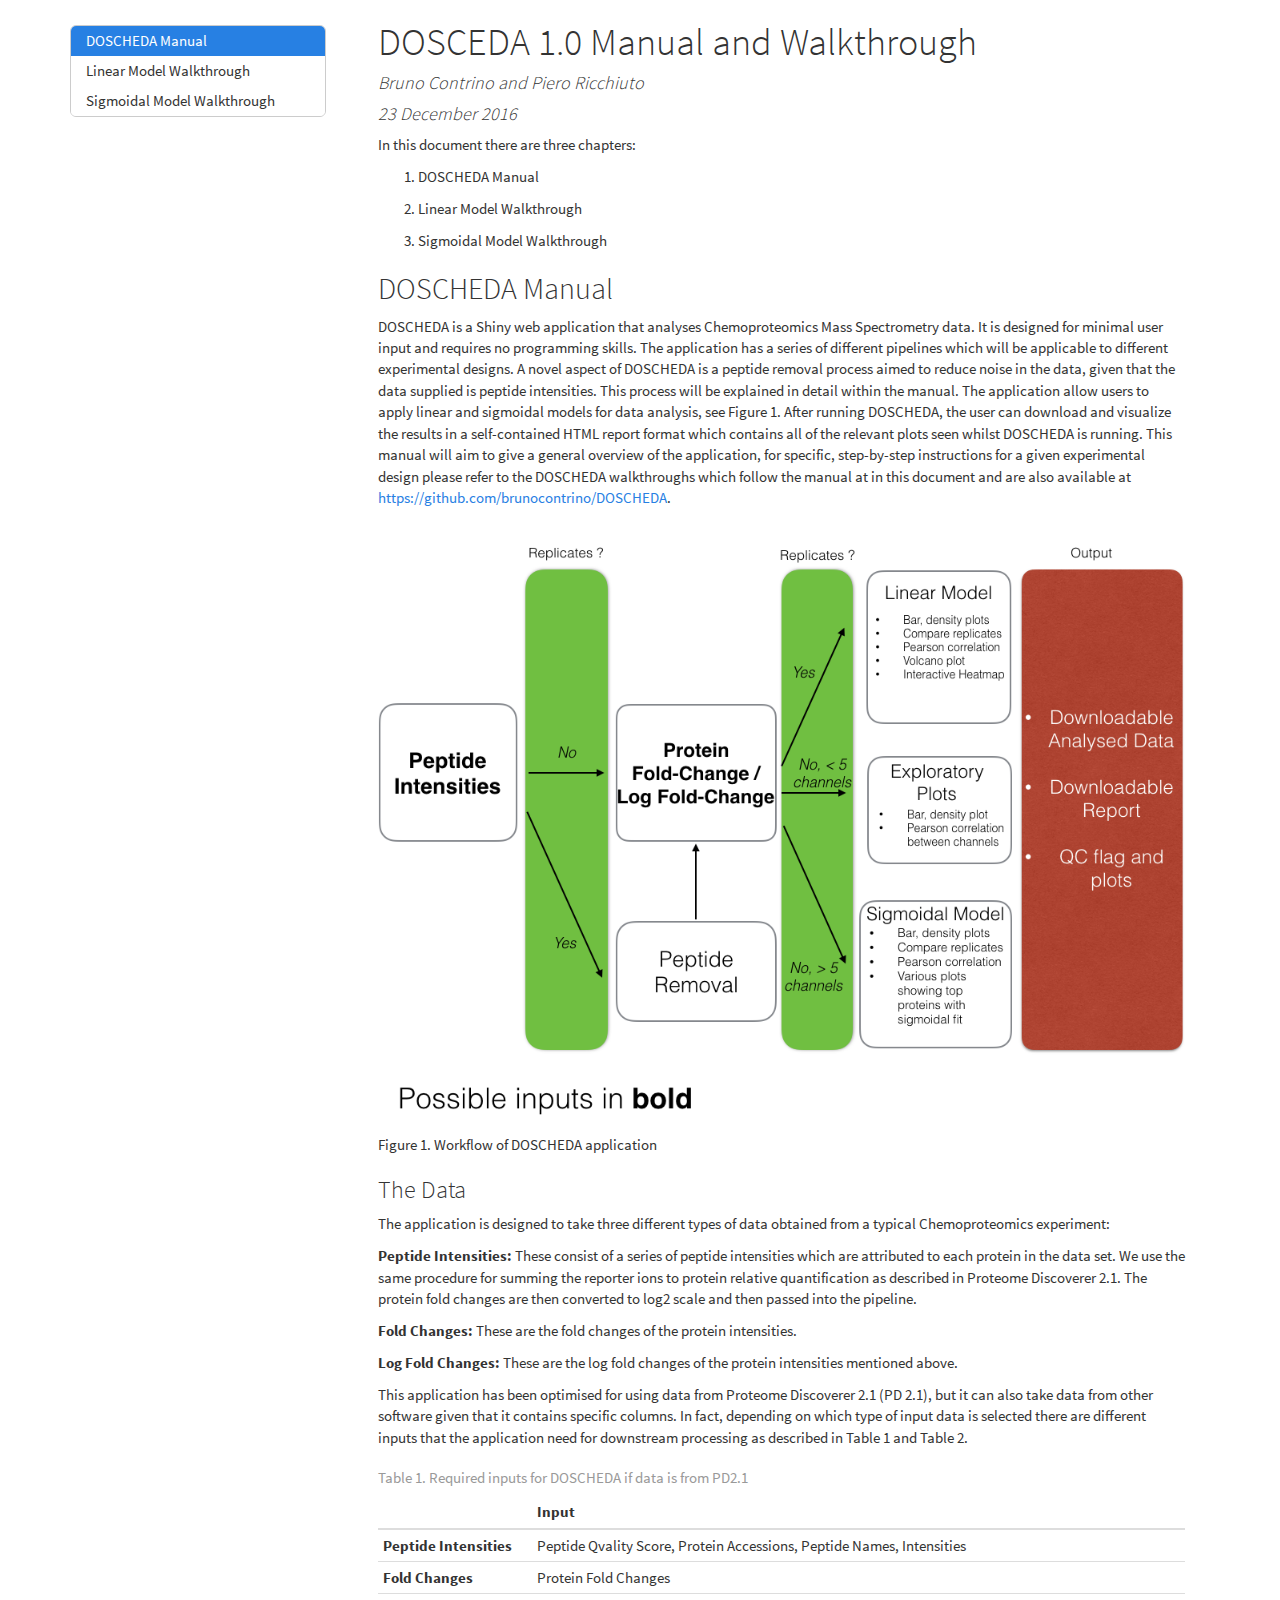
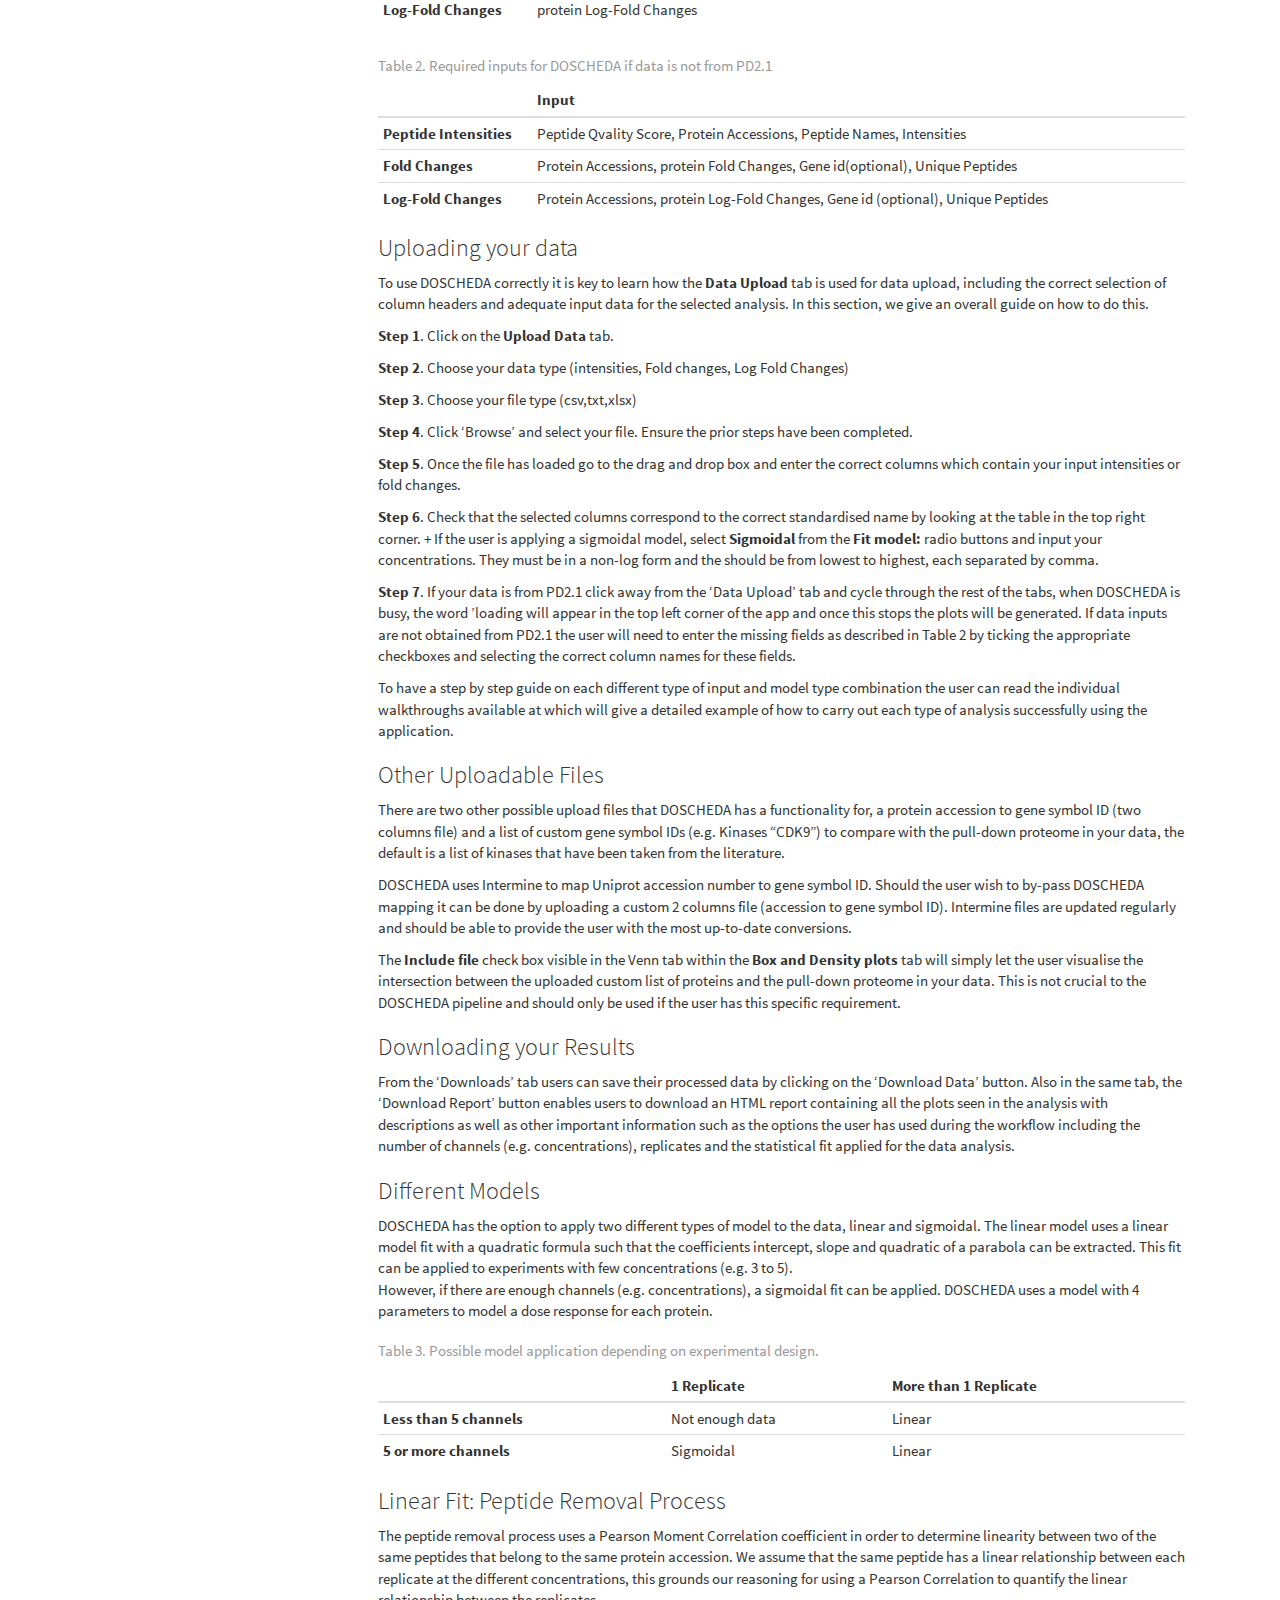
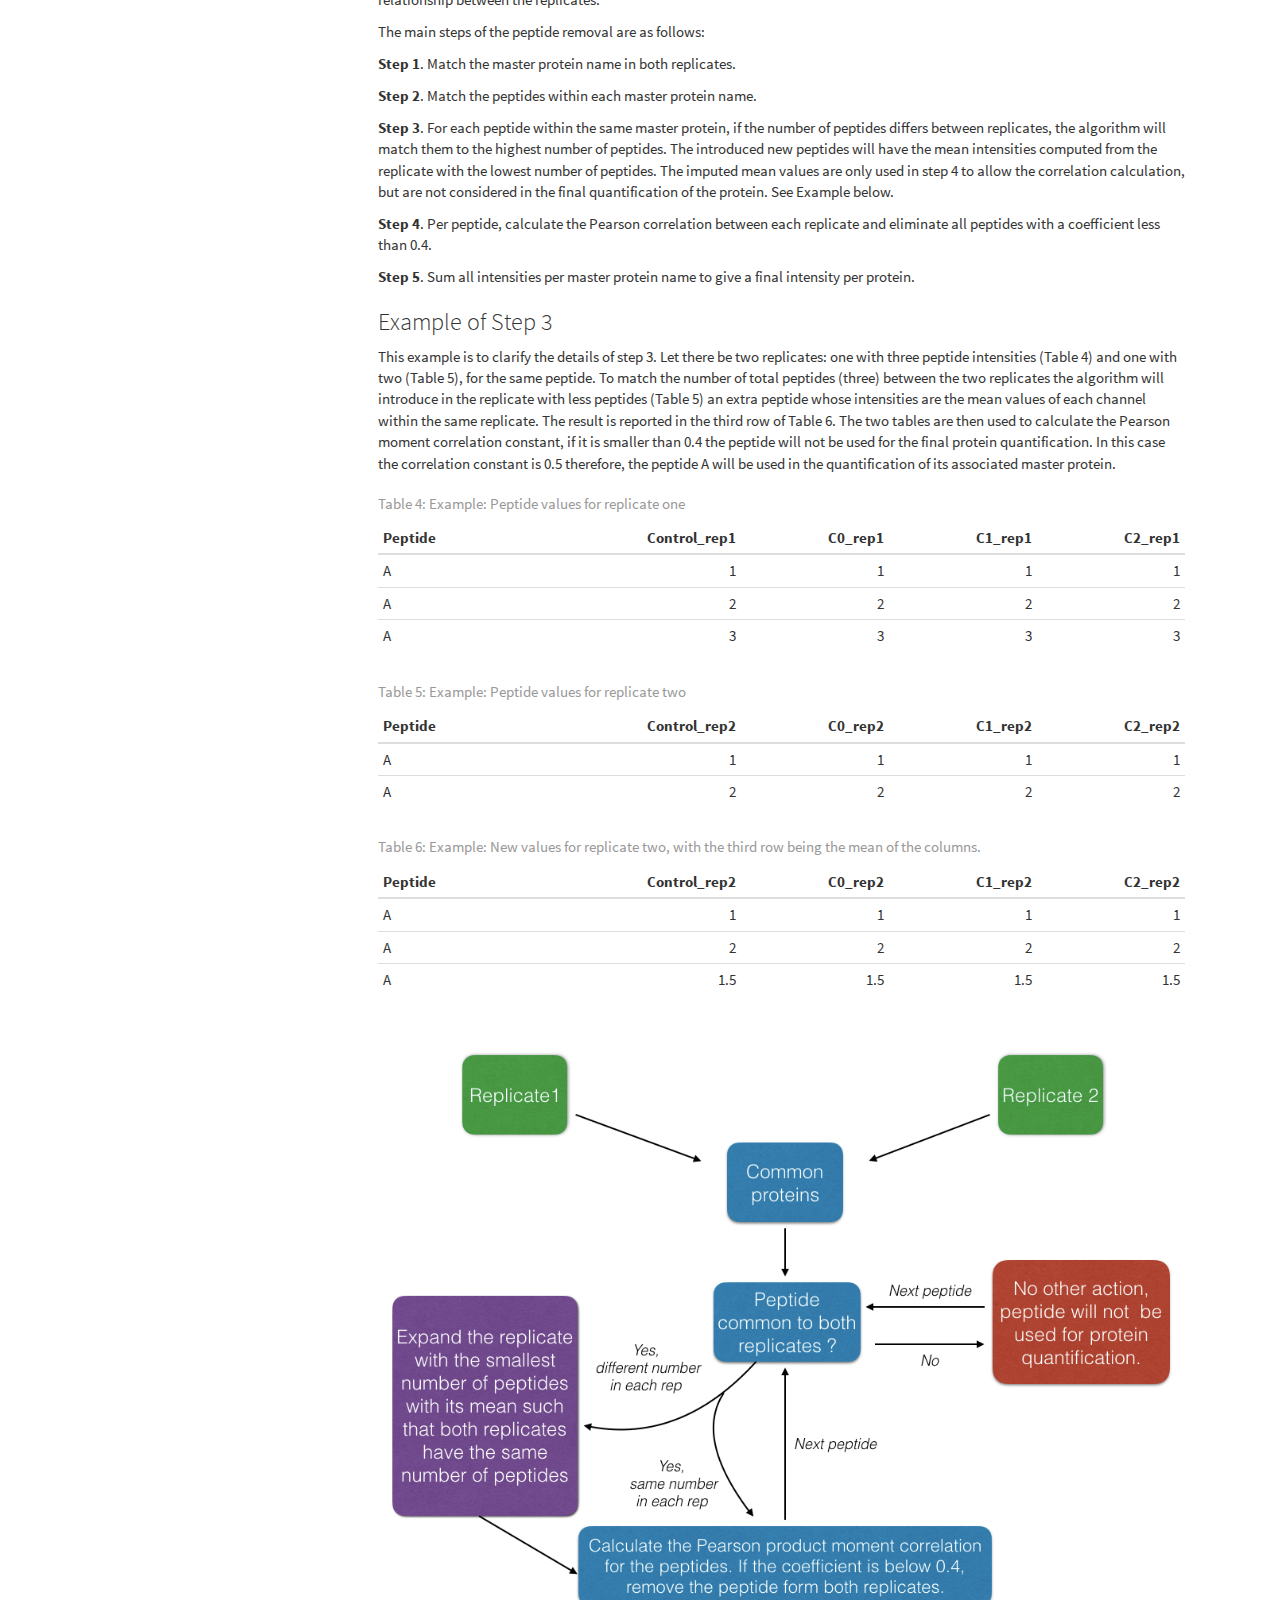
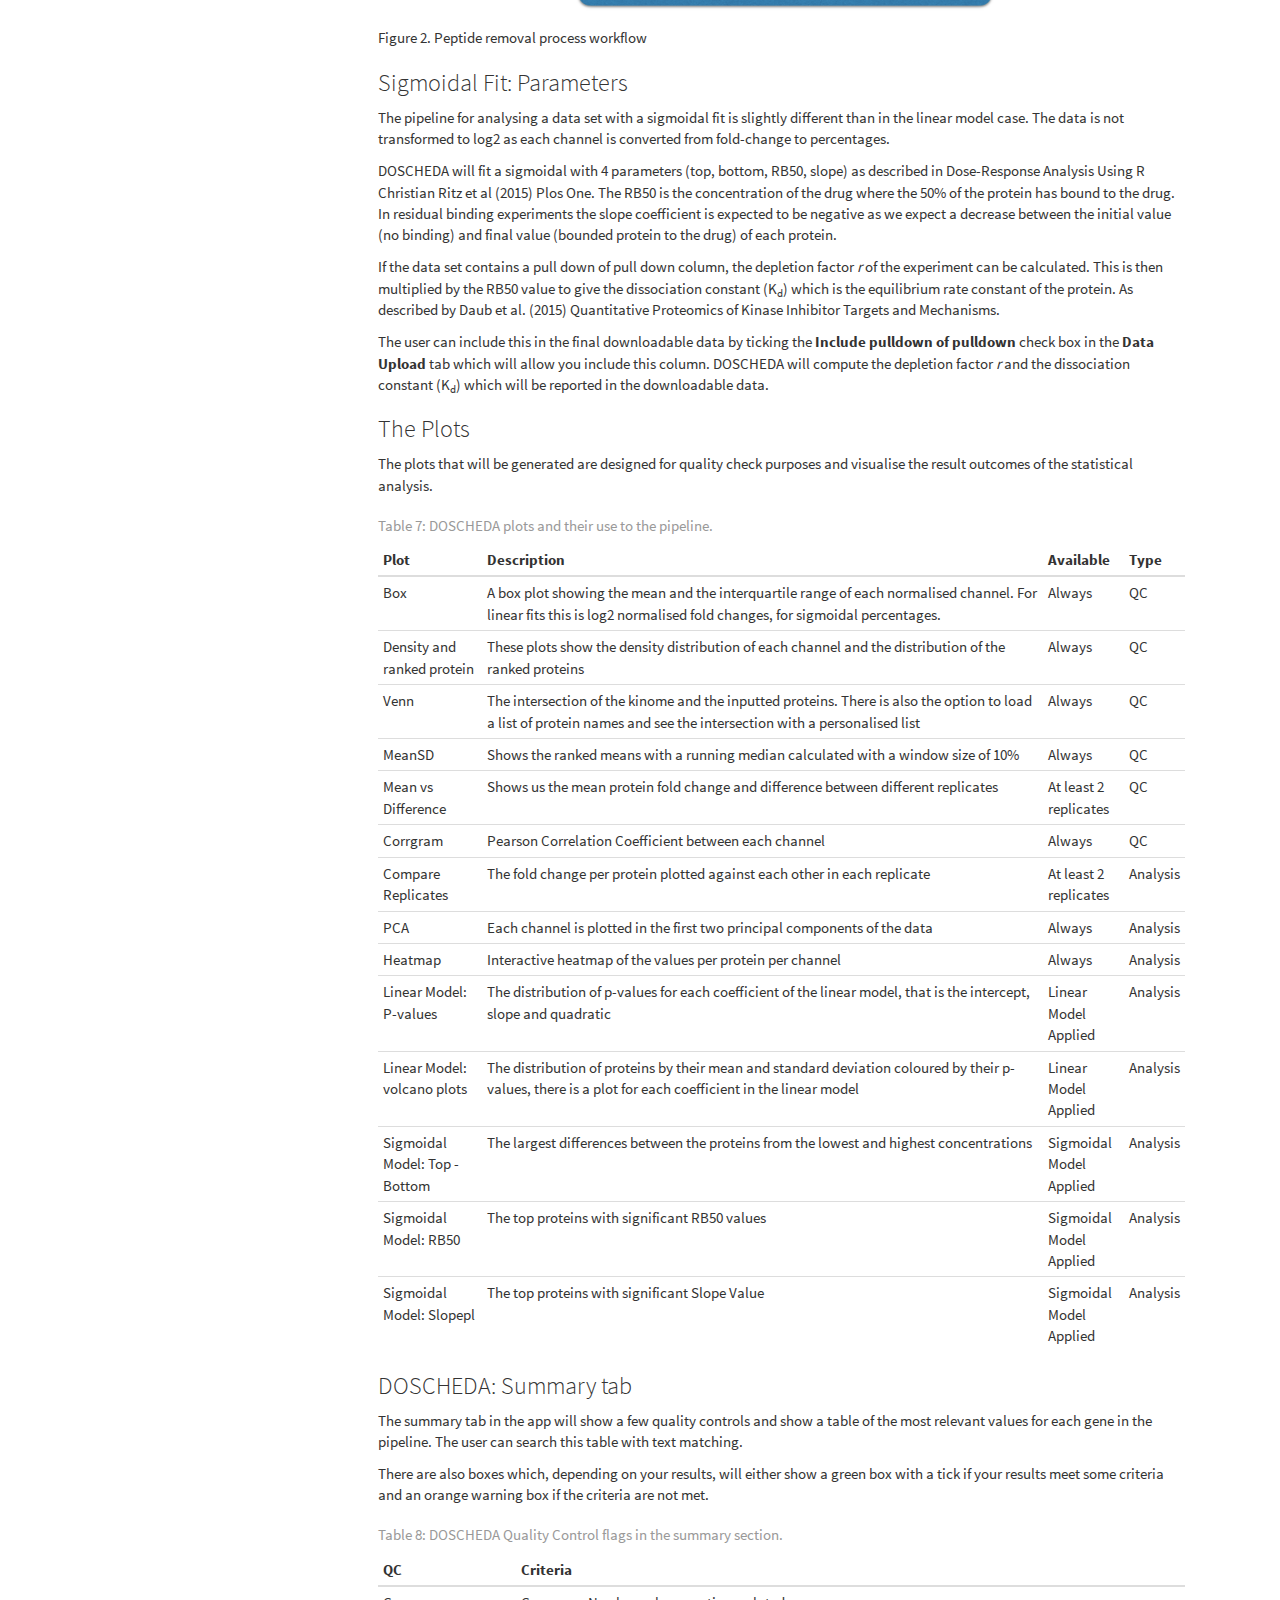
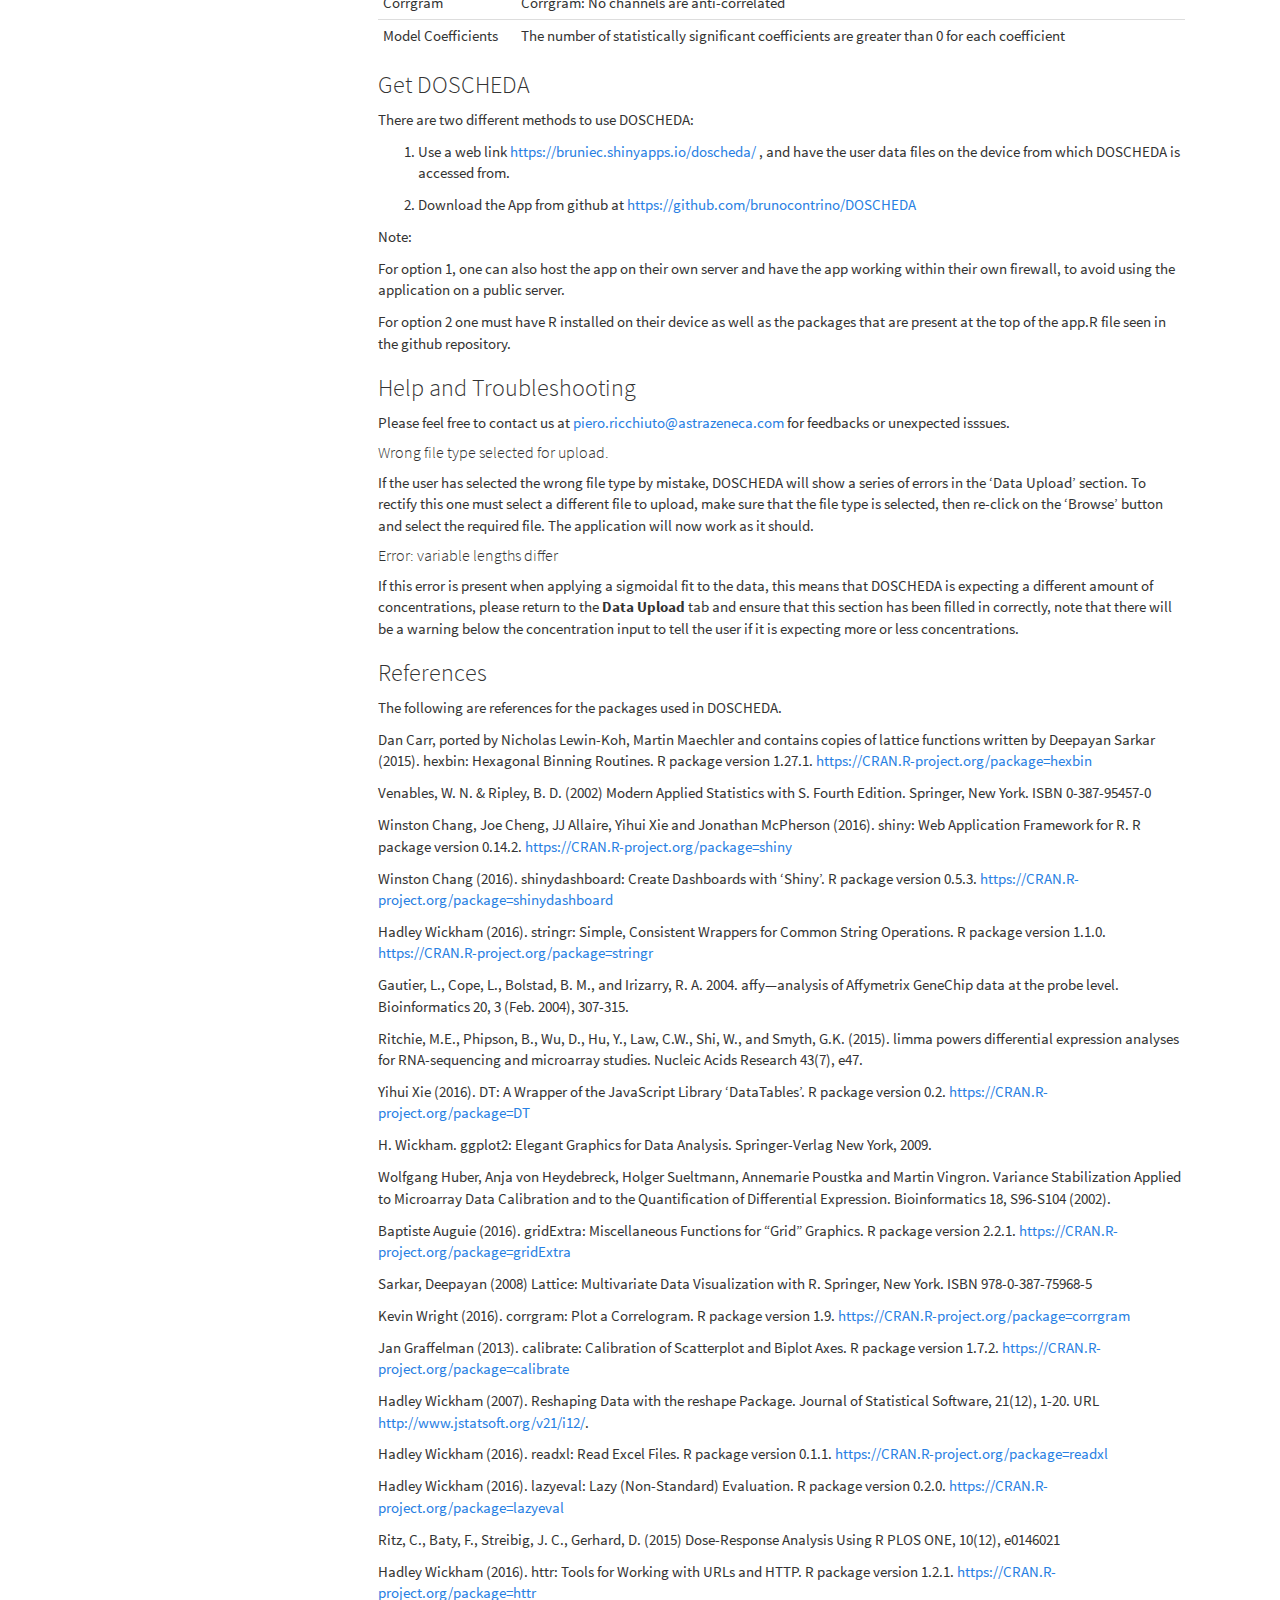
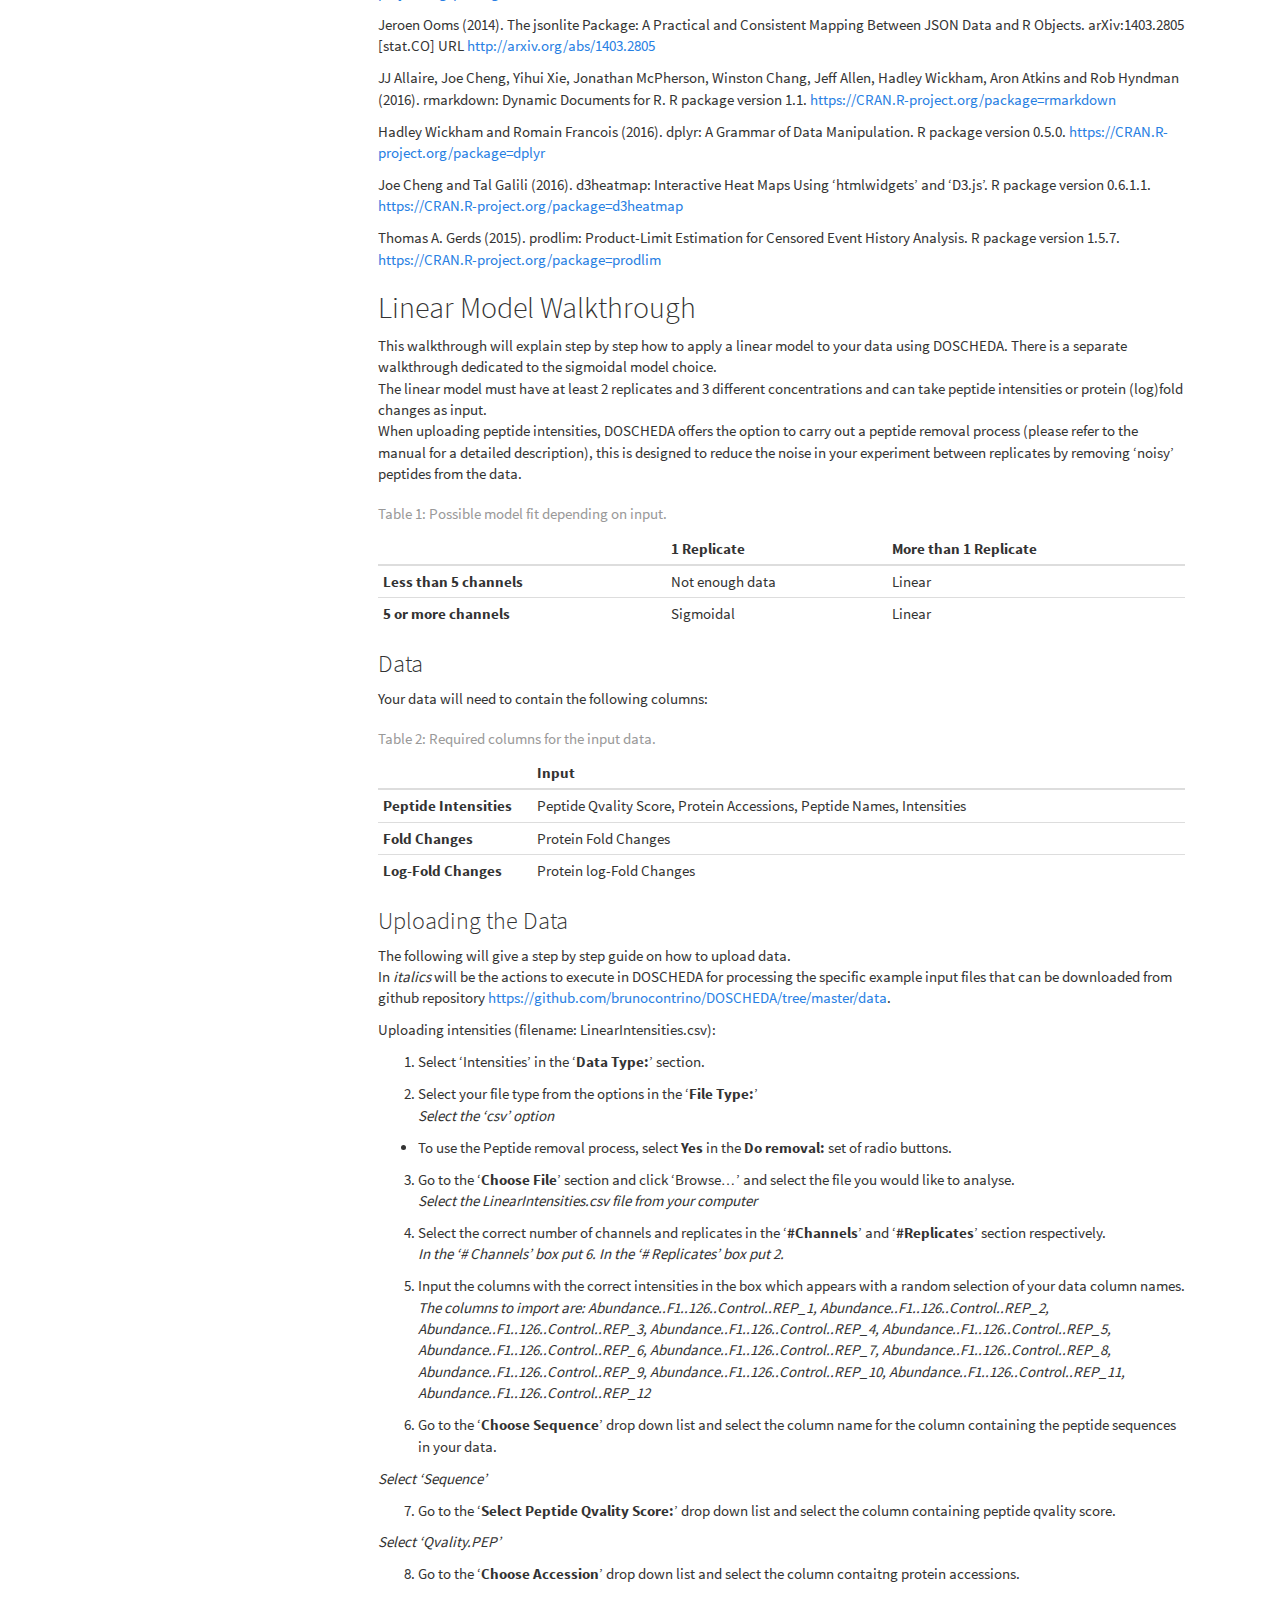
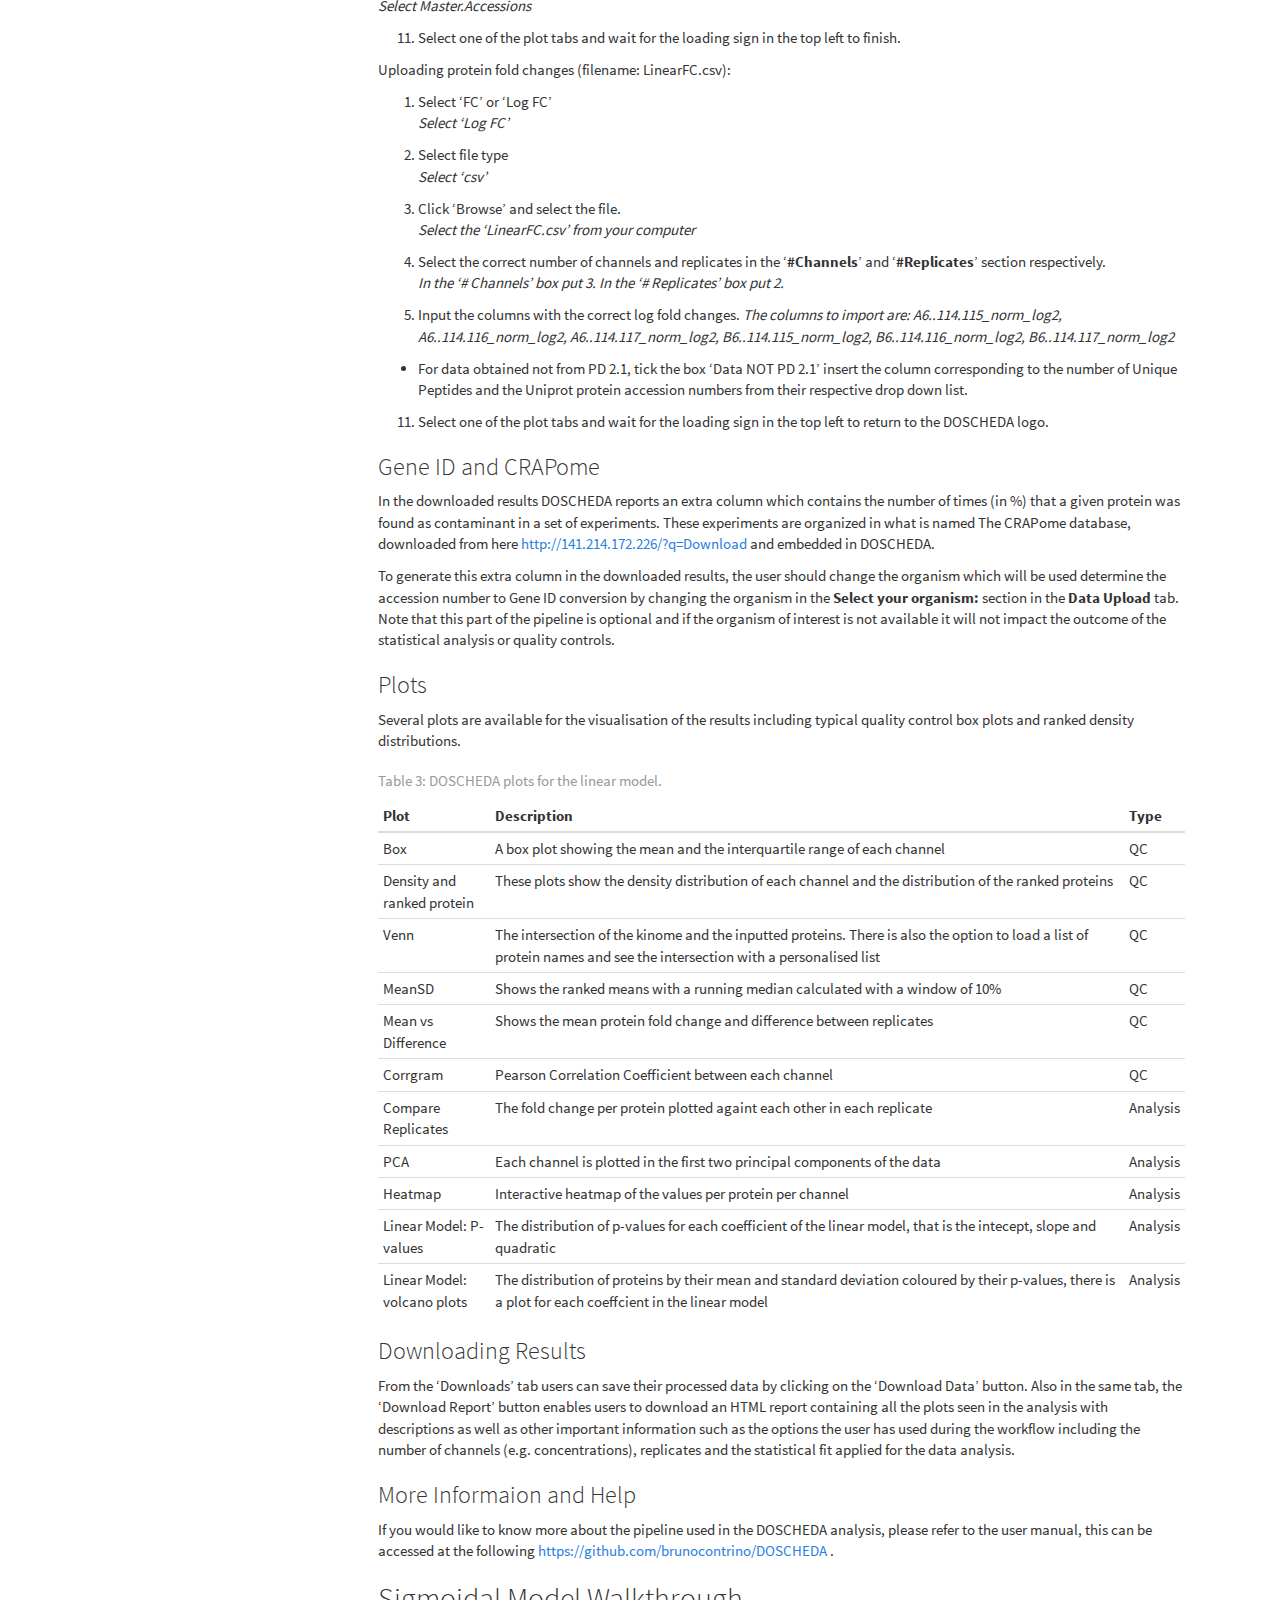
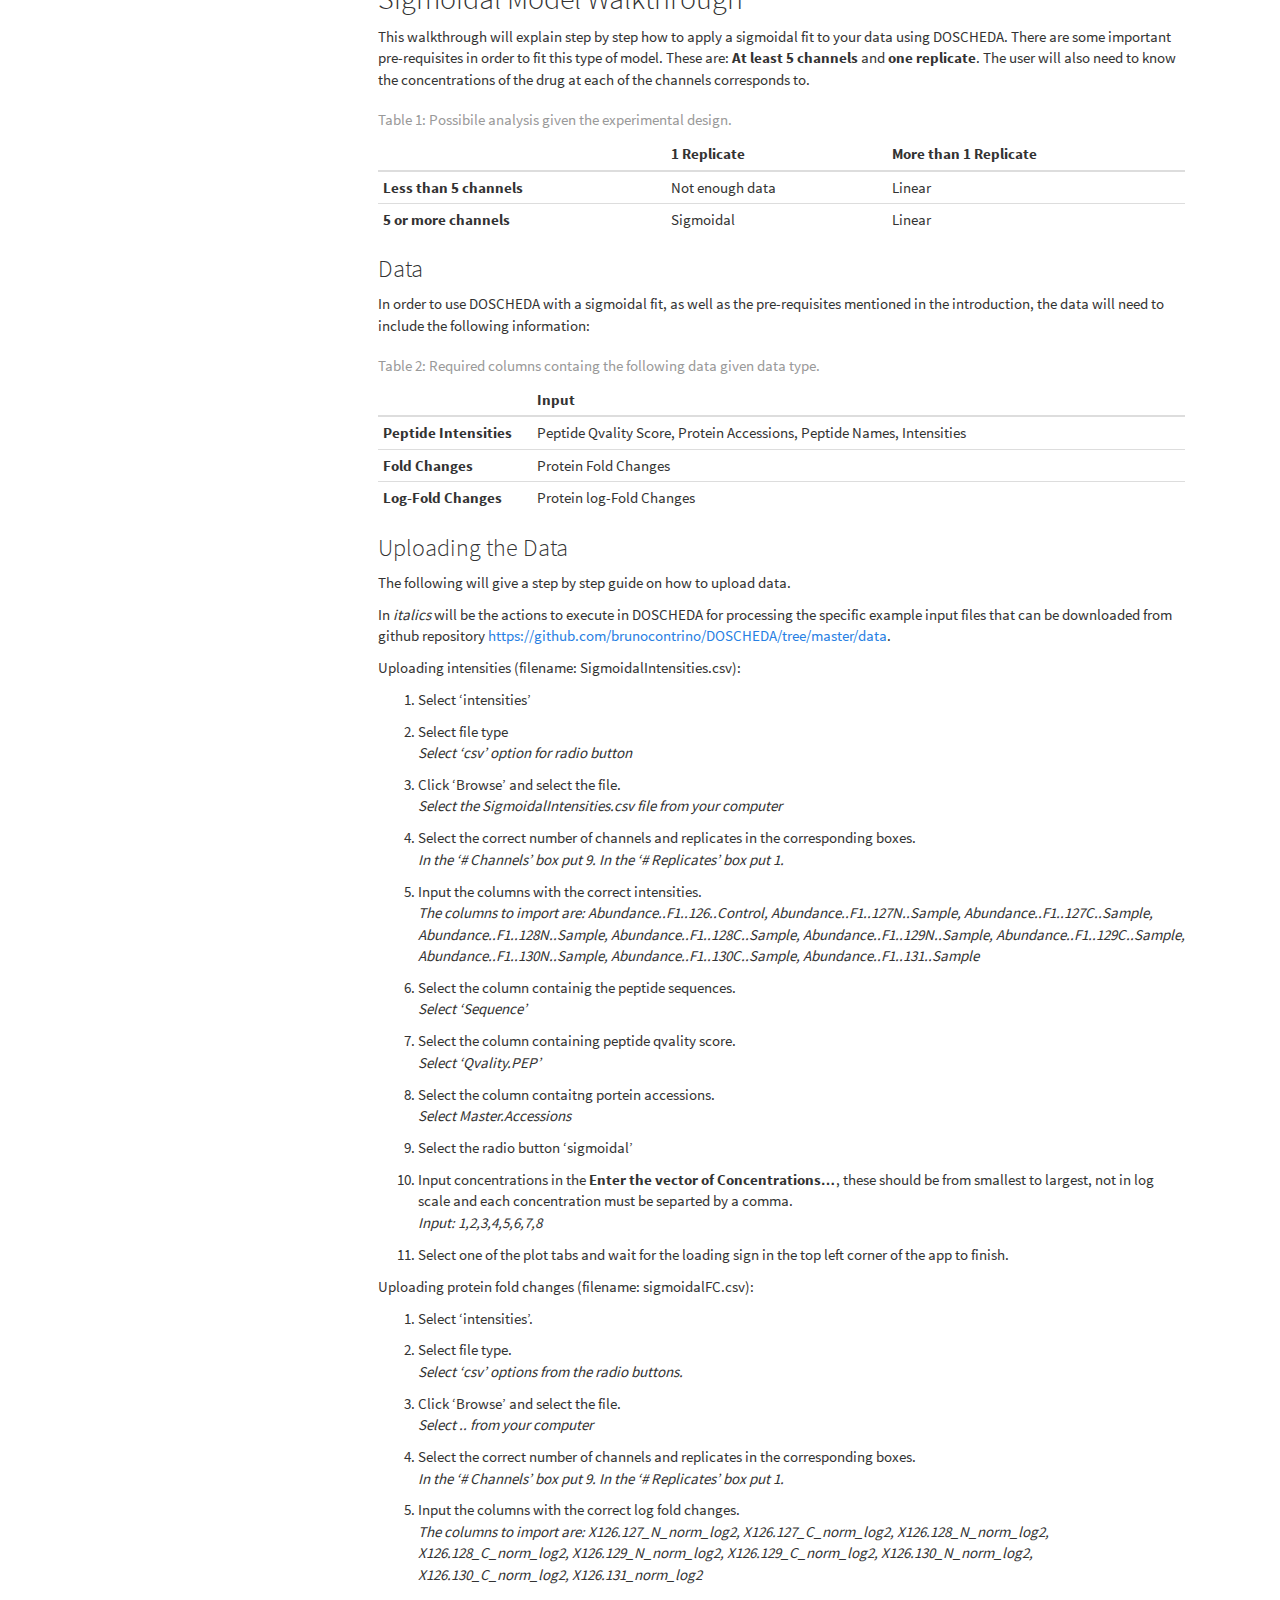
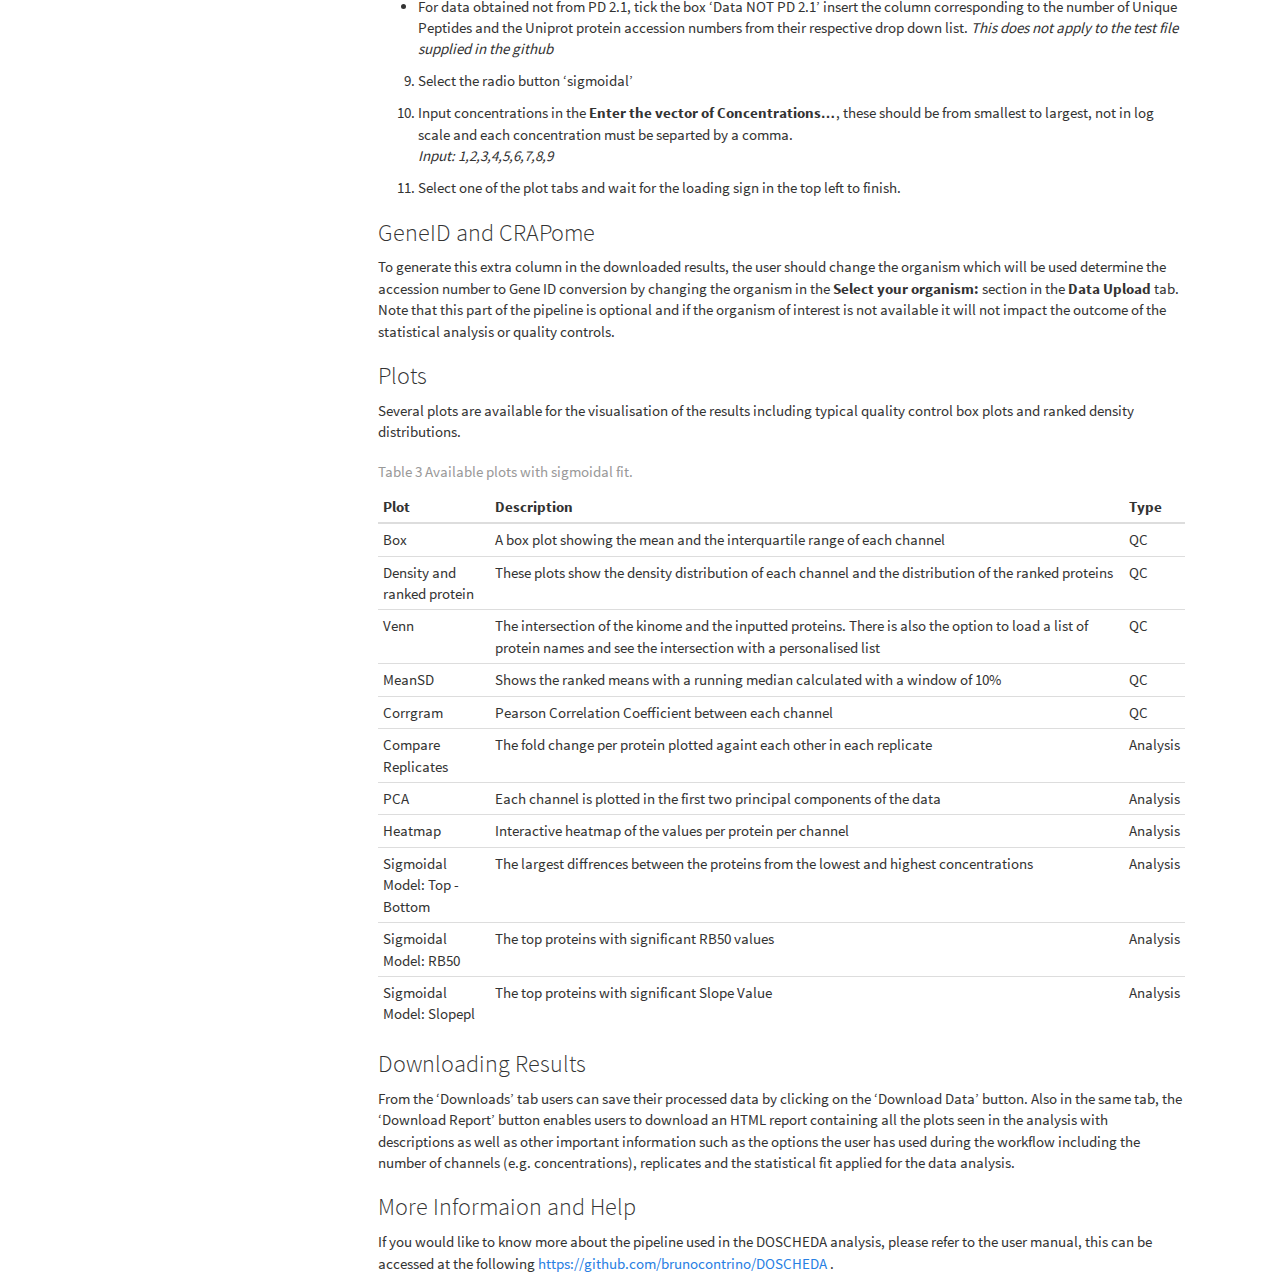
==== DOSCHEDA_manual_and_stepbystep.html @ e008a70e "Add files via upload" ====
<!DOCTYPE html>

<html xmlns="http://www.w3.org/1999/xhtml">

<head>

<meta charset="utf-8">
<meta http-equiv="Content-Type" content="text/html; charset=utf-8" />
<meta name="generator" content="pandoc" />


<meta name="author" content="Bruno Contrino and Piero Ricchiuto" />

<meta name="date" content="2016-12-23" />

<title>DOSCEDA 1.0 Manual and Walkthrough</title>

<script src="[data-uri]"></script>
<meta name="viewport" content="width=device-width, initial-scale=1" />
<link href="data:text/css;charset=utf-8,%40font%2Dface%20%7B%0Afont%2Dfamily%3A%20%27Source%20Sans%20Pro%27%3B%0Afont%2Dstyle%3A%20normal%3B%0Afont%2Dweight%3A%20300%3B%0Asrc%3A%20url%28data%3Aapplication%2Fx%2Dfont%2Dtruetype%3Bbase64%2CAAEAAAARAQAABAAQR0RFRgNEA3IAAG%2BkAAAAQEdQT1PXveeXAABv5AAAGWRHU1VC8WfWVwAAiUgAAADgT1MvMlpQkwsAAGZkAAAAYGNtYXDzMPm1AABmxAAAAeZjdnQgDXMAuAAAamwAAAAoZnBnbQZZnDcAAGisAAABc2dhc3D%2F%2FwADAABvnAAAAAhnbHlm4G%2FpBAAAARwAAF8kaGVhZP4Fs%[base64]%2BRMCTAWCRfF07BD1foDVW%2FuRXNgKU%2FWwBVAEE%2FfwCBP78%2FtOkaWmkAU1cm5tcAAIACAAAAgYCkwAJABEAVAC4AABFWLgADi8buQAOABA%2BWbgAAEVYuAAMLxu5AAwABD5ZuAAARVi4ABEvG7kAEQAEPlm6AAUADAAOERI5ugALAAwADhESObgACy%2B5AAkAAfQwMQEnLgEnIw4BDwEXIQcjEzMTIwF8KhQkEQQRJBQq9%[base64]%2BtUpQR0X%2B2gAAAQA3%2F%2FQCDwKfACEAOQC4AABFWLgABS8buQAFABA%2BWbgAAEVYuAAdLxu5AB0ABD5ZuAAFELkADAAB9LgAHRC5ABYAAfQwMRM0PgIzMhYXBy4BIyIOAhUUHgIzMjY3Fw4BIyIuAjcpSmg%2FOVgaHBpILTZXPSAgPFU1M08kHCZeQD1mSSgBS05%2BWS8wHx4eJSpNbkVFb04rKCkdLDIwWX8AAAIAYQAAAiUCkwAMABkANQC4AABFWLgAAC8buQAAABA%[base64]%2B5AAUAAfS4AAsQuQAIAAH0MDETIRUhFSEVIREhFSFhAWn%2BxQEI%2FvgBRf6NApMo%2BSj%2B3igAAQBhAAAByAKTAAkAQwC4AABFWLgAAC8buQAAABA%2BWbgAAEVYuAAJLxu5AAkABD5ZuAAAELkAAwAB9LoABwAAAAkREjm4AAcvuQAFAAH0MDETIRUhESEVIREjYQFn%2FscBCf73LgKTKP76KP7DAAAAAAEAN%2F%2F0AhUCnwAnAE0AuAAARVi4AAUvG7kABQAQPlm4AABFWLgAIy8buQAjAAQ%2BWbgABRC5AA4AAfS4ACMQuQAYAAH0ugAfAAUAIxESObgAHy%2B5AB0AAfQwMRM0PgIzMh4CFwcuASMiDgIVFB4CMzI2NzUjNTMRDgEjIi4CNypNa0IhNiwjDRsaSDY5Wj8iID1ZOC1PGJ7KH2NCP2hKKQFLTn5ZLw4XHA4eHCcqTW5FRW9OKxoYzSf%2B%2ByEqMFl%2FAAEAYQAAAh4CkwALAEkAuAAARVi4AAAvG7kAAAAQPlm4AABFWLgACy8buQALAAQ%2BWboACQAAAAsREjm4AAkvuQADAAH0uAAAELgABNC4AAsQuAAH0DAxEzMRIREzESMRIREjYS4BYS4u%2Fp8uApP%2B3wEh%2FW0BSv62AAEAYQAAAI8CkwADACUAuAAARVi4AAAvG7kAAAAQPlm4AABFWLgAAy8buQADAAQ%2BWTAxEzMRI2EuLgKT%2FW0AAAABACn%2F9AFvApMAEQArALgAAEVYuAAHLxu5AAcAED5ZuAAARVi4AA4vG7kADgAEPlm5AAMAAfQwMTceATMyNjURMxEUDgIjIiYnTBg9Kjw6LhInPi03UhlsKiRJUQHb%2FiAoRTQeMi8AAAEAYQAAAiQCkwAMAFsAuAAARVi4AAAvG7kAAAAQPlm4AABFWLgABC8buQAEABA%2BWbgAAEVYuAAMLxu5AAwABD5ZuAAARVi4AAgvG7kACAAEPlm6AAIAAAAMERI5ugAJAAQACBESOTAxEzMRMwEzBxMjAwcVI2EuAgE%2FN9LvNdqGLgKT%2FpIBbvT%2BYQF8meMAAAEAYQAAAb8CkwAFACsAuAAARVi4AAAvG7kAAAAQPlm4AABFWLgABS8buQAFAAQ%2BWbkAAgAB9DAxEzMRIRUhYS4BMP6iApP9lSgAAAABAGEAAAJhApMAGQBvALgAAEVYuAAALxu5AAAAED5ZuAAARVi4AAYvG7kABgAQPlm4AABFWLgAGS8buQAZAAQ%2BWbgAAEVYuAAJLxu5AAkABD5ZugADAAYACRESOboADgAGAAkREjm6ABEAGQAGERI5ugAUAAAAGRESOTAxEzMTFzM3EzMRIxE0NjcjBwMjAycjHgEVESNhQYo0BDKKQS0EAgQ0jSmONAQCBCsCk%2F59kpIBg%2F1tAbEpXyqR%2FnYBipEqXyn%2BTwAAAAEAYQAAAhsCkwATAFsAuAAARVi4AAAvG7kAAAAQPlm4AABFWLgACC8buQAIABA%2BWbgAAEVYuAATLxu5ABMABD5ZuAAARVi4AAsvG7kACwAEPlm6AAQACwAIERI5ugAOAAAAExESOTAxEzMBFzMuATURMxEjAScjHgEVESNhMAEWSgQCBCww%2FupKBAIELAKT%2Fi%2BDMGAwAZT9bQHRgzBbMP5nAAAAAgA3%2F%2FQCVgKfABMAJwA1ALgAAEVYuAAKLxu5AAoAED5ZuAAARVi4AAAvG7kAAAAEPlm5ABQAAfS4AAoQuQAeAAH0MDEFIi4CNTQ%2BAjMyHgIVFA4CJzI%[base64]%2F7lAUJIUSo3Ig7%2B1gAAAgA3%[base64]%2FeAEB1I%2BBTVZekpOfVkvL1l9Tkp6WTUFMjQFBAAAAgBhAAACAwKTAAgAGABUALgAAEVYuAAOLxu5AA4AED5ZuAAARVi4AAwvG7kADAAEPlm4AABFWLgACS8buQAJAAQ%2BWbsAAAABAAoABCu4AA4QuQAGAAH0ugAXAAAAChESOTAxATI2NTQmKwERAQMjESMRMzIeAhUUBgcTARJYXV5XgwE%2Fs4wuvTFQOB9bTrYBVUdJSj3%2B6f6rAS%2F%2B0QKTEypCL09aCv7OAAAAAAEALv%2F0AeACnwAzAEkAuAAARVi4ABYvG7kAFgAQPlm4AABFWLgAMC8buQAwAAQ%[base64]%2FZUAAAAAAQBf%2F%2FQCGwKTABkAPAC4AABFWLgAAC8buQAAABA%2BWbgAAEVYuAANLxu5AA0AED5ZuAAARVi4ABQvG7kAFAAEPlm5AAcAAfQwMRMzERQeAjMyPgI1ETMRFA4CIyIuAjVfLh0wPyMkQTEeKyY%2BUCsqUD4lApP%2Bb0JXNRYWNVdCAZH%2Bak1mPRkZPWZNAAABAAQAAAHnApMADwBAALgAAEVYuAAALxu5AAAAED5ZuAAARVi4AAwvG7kADAAQPlm4AABFWLgADy8buQAPAAQ%2BWboABQAAAA8REjkwMRMzEx4BFzM%2BAzcTMwMjBDF6Ex8UBAoREBEJei%2FYMQKT%2Fn88ZTweNjU2HgGB%2FW0AAQAcAAAC5AKTACEAdgC4AABFWLgAAC8buQAAABA%2BWbgAAEVYuAAKLxu5AAoAED5ZuAAARVi4ABQvG7kAFAAQPlm4AABFWLgAIS8buQAhAAQ%2BWbgAAEVYuAAXLxu5ABcABD5ZugAFAAAAIRESOboADwAUABcREjm6ABwAIQAKERI5MDETMxMeARczPgE3EzMTHgEXMz4BNxMzAyMDLgEnIw4BBwMjHDBTCxcLBAwZDmcvZw4ZDgQLFQtTLZMzeAkSCAQIFAl2MgKT%2Fnw2azY2azYBhP58Nms2Nms2AYT9bQHEJ0cnJ0cn%2FjwAAAABABEAAAHRApMAGQBbALgAAEVYuAABLxu5AAEAED5ZuAAARVi4AAsvG7kACwAQPlm4AABFWLgAGS8buQAZAAQ%2BWbgAAEVYuAAPLxu5AA8ABD5ZugAGAAEAGRESOboAEwAPAAsREjkwMRMDMxceARczPgE%2FATMDEyMnLgEnIw4BDwEj17gybA4XEQQOFQ5sL7jGMnMOHRIEEBoOcy8BVQE%2BwhcoGxsoF8L%2BwP6tyhkyHh4yGcoAAAAAAQADAAABvAKTAA8AQAC4AABFWLgAAS8buQABABA%2BWbgAAEVYuAALLxu5AAsAED5ZuAAARVi4AA8vG7kADwAEPlm6AAYAAQAPERI5MDETAzMXHgEXMz4BPwEzAxEjyMUxZBEhFAQTJBBkL8YuAQsBiM4kRiQkRiTO%2Fnj%2B9QAAAAABADIAAAHqApMACQA9ALgAAEVYuAADLxu5AAMAED5ZuAAARVi4AAgvG7kACAAEPlm5AAYAAfS4AADQuAADELkAAQAB9LgABdAwMTcBITUhFQEhFSEyAXv%2BpgGU%2FoQBf%2F5IGwJQKBv9sCgAAAACAEH%2F9AGjAewAIQAtAHYAuAAARVi4ABEvG7kAEQAIPlm4AABFWLgAHS8buQAdAAQ%2BWbgAAEVYuAAYLxu5ABgABD5ZugADABEAHRESObgAAy%[base64]%2Fs0%2BHS0QIDIkNCwoJqMJGiQuAAACAFz%2F9AHsAs8AFAAlAIMAuAAARVi4AAAvG7kAAAASPlm4AABFWLgABi8buQAGAAg%2BWbgAAEVYuAAOLxu5AA4ABD5ZuAAARVi4ABQvG7kAFAAEPlm6AAMABgAOERI5ugARAA4ABhESObgAERC5ABUAAfS4AA4QuQAYAAH0uAAGELkAIgAB9LgAAxC5ACUAAfQwMRMzFQc%2BATMyFhUUDgIjIiYnIwcjNx4BMzI%2BAjU0LgIjIgYHXCwCJVQtYGAiO00qI0siAgUlLChKHCQ%2BLBkRJDopJE4rAs%2FQXh8shXA9YEMjHxotWSIcIDpRMSxMNx8pJgAAAQA0%2F%2FQBpwHsACEAOQC4AABFWLgABS8buQAFAAg%2BWbgAAEVYuAAdLxu5AB0ABD5ZuAAFELkADAAB9LgAHRC5ABYAAfQwMTc0PgIzMhYXBy4BIyIOAhUUHgIzMjY3Fw4BIyIuAjQkPE8sMkMYGhc4IyU%2FLxsZLUEnJkEZFx9MLi9POyHvPF9AIiQXHxYdHzlOMC9OOB8gFx4cJCJAXQAAAAIANP%2F0AcQCzwAUACUAgwC4AABFWLgABS8buQAFAAg%2BWbgAAEVYuAAKLxu5AAoAEj5ZuAAARVi4ABIvG7kAEgAEPlm4AABFWLgADS8buQANAAQ%2BWboACAASAAUREjm6AA4ABQASERI5uAASELkAGgAB9LgADhC5AB0AAfS4AAgQuQAeAAH0uAAFELkAIQAB9DAxNzQ%2BAjMyFhcnNTMRIycjDgEjIiY3FB4CMzI2NxEuASMiDgI0IjtNKyxBJAIsJgQDHU8wW2wvFSg7JihJJiZDIyQ%2BLRrvOl5CIx8cWMb9MT4dLYF6ME43HykmAR0iHCE5TwACADT%2F9AG9AewAHAAlAFEAuAAARVi4AAUvG7kABQAIPlm4AABFWLgAGC8buQAYAAQ%[base64]%2BWbgAAEVYuAAULxu5ABQAEj5ZuAAARVi4AAsvG7kACwAEPlm4ABQQuQADAAH0uAAHELkACgAB9LgADdC4AAcQuAAQ0DAxAS4BIyIGHQEzFSMRIxEjNTc1NDYzMhcBFA8dDiYlb28sQkI%2BOSMjAqcIBjk0aCb%[base64]%2BAjU0LgIjIg4CFRQeAl5TTShCLhk5NmcIIRMhHiomIRIYJBAXJRouPiMUIAujcBceGi09IxQrERAXJjZnUU0gO1Q0W2q%2BGS0iFBQhLhkaLSIUFCMtXi04FSIrFyghAwUXNB4gPBgECyYcIC0LBBRELCU%2BLRkHBSUUPyYlPi0ZCgoNIBgaJTU5HzstG0gBWxMkMh4eMiITEyIxHx4yJBMAAQBcAAABvwLPABQAWAC4AABFWLgABi8buQAGAAg%2BWbgAAEVYuAAALxu5AAAAEj5ZuAAARVi4ABQvG7kAFAAEPlm6AAMABgAUERI5uAAL0LgABhC5AA8AAfS4AAMQuQASAAH0MDETMx0BPgEzMhYVESMRNCYjIgYHESNcLCZOMktGLDM7K0YsLALP0GomMVpe%2FswBLk1JLS3%2BlgAAAgBLAAAAmwKjAAsADwAtALgAAEVYuAAMLxu5AAwACD5ZuAAARVi4AA4vG7kADgAEPlm6AAYAAAADKzAxEyImNTQ2MzIWFRQGBzMRI3MRFxcRERcXKCwsAlQWERMVFRMRFnT%2BIAAAAAAC%2F9%2F%2FGwCcAqMADwAbADcAuAAARVi4AAAvG7kAAAAIPlm4AABFWLgABS8buQAFAAY%2BWboAFgAQAAMruAAFELkADAAB9DAxEzMRFAYjIiYnNx4BMzI2NRMiJjU0NjMyFhUUBlwtNDgRIgsLCRsOKBgXEBgYEBEYGAHg%2FcdHRQcFJAMHOy4CqhYRExUVExEWAAABAFwAAAHEAs8ADABbALgAAEVYuAAELxu5AAQACD5ZuAAARVi4AAAvG7kAAAASPlm4AABFWLgADC8buQAMAAQ%2BWbgAAEVYuAAILxu5AAgABD5ZugACAAAADBESOboACQAAAAgREjkwMRMzETMTMwcTIwMHFSNcLALtM5y2MZ9sLALP%2Fe4BI77%2B3gEBfoMAAAABAFz%2F9AC3As8ADgArALgAAEVYuAAALxu5AAAAEj5ZuAAARVi4AAwvG7kADAAEPlm5AAUAAfQwMRMzERQWMzoBNxcOASMiNVwsDAkDBwgIBw4LOwLP%2FWsQDwIkAgNMAAABAFwAAALYAewAIACYALgAAEVYuAAGLxu5AAYACD5ZuAAARVi4AAAvG7kAAAAIPlm4AABFWLgAIC8buQAgAAQ%[base64]%2BlgEuTUla%2FpYAAAABAFwAAAG%2FAewAFABlALgAAEVYuAAGLxu5AAYACD5ZuAAARVi4AAAvG7kAAAAIPlm4AABFWLgAFC8buQAUAAQ%2BWbgAAEVYuAALLxu5AAsABD5ZugACAAAAFBESObgABhC5AA8AAfS4AAIQuQASAAH0MDETMxczPgEzMhYVESMRNCYjIgYHESNcJgQDJU4yS0YsMzsrRiwsAeBKJTFaXv7MAS5NSS0t%2FpYAAAAAAgA0%2F%2FQB4wHsABMAJwA1ALgAAEVYuAAFLxu5AAUACD5ZuAAARVi4AA8vG7kADwAEPlm5ABkAAfS4AAUQuQAjAAH0MDE3ND4CMzIeAhUUDgIjIi4CNxQeAjMyPgI1NC4CIyIOAjQjO04rK087IyM7TysrTjsjLhotPiQkPy0aGi0%2FJCQ%2BLRrvPF9AIiJAXzw8XUAiIkBdPC9OOB8fOE4vME45Hx85TgAAAgBc%2FycB7AHsABQAJQCDALgAAEVYuAAJLxu5AAkACD5ZuAAARVi4AAMvG7kAAwAIPlm4AABFWLgAAi8buQACAAY%[base64]%2BWbgAAEVYuAALLxu5AAsACD5ZuAAARVi4AA0vG7kADQAGPlm4AABFWLgAEi8buQASAAQ%2BWboACAAFABIREjm6AA8AEgAFERI5uQAaAAH0uAAPELkAHQAB9LgACBC5AB4AAfS4AAUQuQAhAAH0MDE3ND4CMzIWFzM3MxEjNTcOASMiJjcUHgIzMjY3ES4BIyIOAjQiO00rLEEiAgUlLAIgTzBbbC8VKDsmKEkmJkMjJD4tGu86XkIjHhos%2FUe5XR0sgXowTjcfKSYBHSIcITlPAAEAXAAAAUEB7AASAFIAuAAARVi4AAYvG7kABgAIPlm4AABFWLgAAC8buQAAAAg%2BWbgAAEVYuAASLxu5ABIABD5ZugACAAAAEhESObgABhC4AA3cuAACELkAEAAB9DAxEzMXMz4BMzIWFwcuASMiBgcRI1wmBAMYRSsOFgwKDBIOIEccLAHgWS04BAYoBQM3RP65AAABACD%[base64]%2F%2FQBLQJrABsARQC4AABFWLgABi8buQAGAAg%2BWbgAAEVYuAAWLxu5ABYABD5ZuAAGELkACQAB9LgAANC4AAYQuAAD0LgAFhC5AA8AAfQwMRMjNT8BMxUzFSMRFB4CMzI2NxcOASMiLgI1Z0tMBiaLiwcSHxkOIQ0MFSoPIy4cCwG6IgSLiyb%2BxxclGw8JBiQIChUmNiAAAAAAAQBV%2F%2FQBtQHgABQAZQC4AABFWLgAAC8buQAAAAg%2BWbgAAEVYuAAJLxu5AAkACD5ZuAAARVi4ABEvG7kAEQAEPlm4AABFWLgADC8buQAMAAQ%2BWbgAERC5AAUAAfS6AA0ACQAMERI5uAANELkACAAB9DAxEzMRFBYzMjY3ETMRIycjDgEjIiY1VSwzOitGKiwlBQIjTjJLRgHg%2FtJNSS8zAWL%2BIFAqMlpeAAAAAAEADAAAAaYB4AANAEAAuAAARVi4AAAvG7kAAAAIPlm4AABFWLgACi8buQAKAAg%2BWbgAAEVYuAANLxu5AA0ABD5ZugAFAAAADRESOTAxEzMTHgEXMz4BNxMzAyMMMGwLGgsEDBkMbC2yNAHg%2FtMjRiEhRiMBLf4gAAEAGAAAApUB4AAhAHYAuAAARVi4AAAvG7kAAAAIPlm4AABFWLgACi8buQAKAAg%2BWbgAAEVYuAAULxu5ABQACD5ZuAAARVi4ACEvG7kAIQAEPlm4AABFWLgAFy8buQAXAAQ%2BWboABQAhAAAREjm6AA8AFwAUERI5ugAcAAAAIBESOTAxEzMTHgEXMz4BNxMzEx4BFzM%2BATcTMwMjAy4BJyMOAQcDIxgwVgkQCAQIEglXNVcJEgkECBIIVS2KOlQLDwsECBMLUzUB4P7JIT8gID8hATf%2BySE%2FICA%2FIQE3%2FiABKiNDIyNFI%2F7YAAAAAQAOAAABiQHgABkAWwC4AABFWLgAAS8buQABAAg%2BWbgAAEVYuAALLxu5AAsACD5ZuAAARVi4ABkvG7kAGQAEPlm4AABFWLgADy8buQAPAAQ%2BWboABgALAA8REjm6ABQAAQAZERI5MDE3JzMXHgEXMz4BPwEzBxcjJy4BJyMOAQ8BI7GWMU4MGQ4EDRcNSy6VozFVDhwPBA4bDlIv%2B%2BV6FCcUFCcUeun3gxcsFRUsF4MAAAAAAQAM%2FyUBqAHgABwARgC4AABFWLgACC8buQAIAAg%2BWbgAAEVYuAASLxu5ABIACD5ZuAAARVi4ABkvG7kAGQAGPlm5AAMAAfS6AA0ACAAZERI5MDEXHgEzMjY%2FAQMzEx4BFzM%2BATcTMwMOAyMiJzciCBQLLTwSDcUwdAsbDgQLFwpnLb4KHSczIBsWCqoDBUg3KgHp%2FtIeSCAgSB4BLv3kHjktGwonAAAAAQAbAAABegHgAAkAPQC4AABFWLgAAy8buQADAAg%2BWbgAAEVYuAAILxu5AAgABD5ZuQAGAAH0uAAA0LgAAxC5AAEAAfS4AAXQMDE3ASM1IRUBIRUhGwEc%2FQE2%2FuUBJf6hGAGiJhf%2BXicAAAD%2F%2FwAIAAACBgMvAiYABAAAAAcA4QEHAAD%2F%2FwAIAAACBgMvAiYABAAAAAcA4wEHAAD%2F%2FwAIAAACBgMvAiYABAAAAAcA5QEHAAD%2F%2FwAIAAACBgMoAiYABAAAAAcA5wEHAAD%2F%2FwAIAAACBgMeAiYABAAAAAcA6gEHAAD%2F%2FwAIAAACBgNgAiYABAAAAAcA7AEHAAAAAgAVAAAC%2BgKTAAYAFgB8ALgAAEVYuAAOLxu5AA4AED5ZuAAARVi4AA0vG7kADQAEPlm4AABFWLgACS8buQAJAAQ%2BWboAAgAOAA0REjm6AAoADgANERI5uAAKL7kABgAB9LgACRC5AAcAAfS4AA4QuQAQAAH0ugAVAA4ACRESObgAFS%2B5ABMAAfQwMSURIw4BDwEFFSE1IwcjASEVIRUzFSMRAZsEHz0gSQIo%2FqHedzEBbQFu%2Ftn19f8BbDhzPIXXKNnZApMo%2BSj%2B3gD%2F%2FwA3%2FzACDwKfAiYABgAAAAcA7gFTAAD%2F%2FwBhAAAB1AMvAiYACAAAAAcA4QEaAAD%2F%2FwBhAAAB1AMvAiYACAAAAAcA4wEaAAD%2F%2FwBhAAAB1AMvAiYACAAAAAcA5QEaAAD%2F%2FwBhAAAB1AMeAiYACAAAAAcA6gEaAAD%2F%2FwAHAAAAnQMvAiYADAAAAAYA4XgAAAD%2F%2FwBTAAAA6QMvAiYADAAAAAYA43gAAAD%2F%2FwADAAAA7QMvAiYADAAAAAYA5XgAAAD%2F%2FwAFAAAA6wMeAiYADAAAAAYA6ngAAAD%2F%2FwBhAAACGwMoAiYAEQAAAAcA5wFDAAD%2F%2FwA3%2F%2FQCVgMvAiYAEgAAAAcA4QFGAAD%2F%2FwA3%2F%2FQCVgMvAiYAEgAAAAcA4wFGAAD%2F%2FwA3%2F%2FQCVgMvAiYAEgAAAAcA5QFGAAD%2F%2FwA3%2F%2FQCVgMoAiYAEgAAAAcA5wFGAAD%2F%2FwA3%2F%2FQCVgMeAiYAEgAAAAcA6gFGAAAAAwA4%2F%2BkCWQKqAAsAFwAzAIUAuAAARVi4AC4vG7kALgAQPlm4AABFWLgAIC8buQAgAAQ%2BWboAAAAgAC4REjm5AAMAAfS6AAsALgAgERI5ugAMAC4AIBESObgALhC5AA8AAfS6ABcAIAAuERI5ugAYAC4AIBESOboAIwAgAC4REjm6ACYAIAAuERI5ugAxAC4AIBESOTAxNx4BMzI%2BAjU0Ji8BLgEjIg4CFRQWFwEeARUUDgIjIiYnByc3LgE1ND4CMzIWFzcXsR1NLzJSOyAbGRcdSi0yUzogGRcBdyIlKEhkOzZcI0EcRiAkKEhkPDRYIz0dZSIlK09vRT9mJh4fISpNbkQ9ZSYBuSx6S05%2FWjEnJVcWXi14Sk59WS8kIlEWAAAAAAIANwAAAxICkwAUACEAVQC4AABFWLgABS8buQAFABA%2BWbgAAEVYuAAQLxu5ABAABD5ZuAAFELkAHAAB9LgAB9C6AAwABQAQERI5uAAML7kACgAB9LgAEBC5ABsAAfS4AA7QMDETND4CMyEVIRUzFSMRIRUhIi4CNxQeAjsBESMiDgI3J091TgGY%2Ftn19QEx%2Fl1OdU4nMCBDZUU%2FP0VlQyABTEt4Vi4o%2BSj%2B3igvV3tLQWtOKwJFKktrAAD%2F%2FwBf%2F%2FQCGwMvAiYAGAAAAAcA4QE9AAD%2F%2FwBf%2F%2FQCGwMvAiYAGAAAAAcA4wE9AAD%2F%2FwBf%2F%2FQCGwMvAiYAGAAAAAcA5QE9AAD%2F%2FwBf%2F%2FQCGwMeAiYAGAAAAAcA6gE9AAD%2F%2FwADAAABvAMvAiYAHAAAAAcA4wDfAAAAAgAlAAACOgKTABAAIQBZALgAAEVYuAAhLxu5ACEAED5ZuAAARVi4ABwvG7kAHAAEPlm5AAAAAfS4ACEQuQAKAAH0ugAOACEAHBESObgADi%2B5AA0AAfS4AA4QuAAe0LgADRC4AB%2FQMDElMj4CNTQuAisBFTMVIxETMh4CFRQOAisBESM1NxEBCkNgPx4eP2BDZqOjakxxSyQkSnFMmVFRJytOa0FAakwq%2FyH%2B2wJsLlZ4S0t7Vy8BTB8CASYAAAAAAgBhAAACAAKTAA4AFwA5ALgAAEVYuAAALxu5AAAAED5ZuAAARVi4AA4vG7kADgAEPlm7ABcAAQAMAAQruwACAAEAFgAEKzAxEzMVMzIeAhUUBisBFSM3MjY1NCYrARFhLoY3Vz0gfG%2BGLqllYmNkewKTdRQrRjNhX6bNSFFSP%2F7WAAD%2F%2FwBB%2F%2FQBowLEAiYAHgAAAAcA4AEGAAD%2F%2FwBB%2F%2FQBowLEAiYAHgAAAAcA4gEGAAD%2F%2FwBB%2F%2FQBowLEAiYAHgAAAAcA5AEGAAD%2F%2FwBB%2F%2FQBowKeAiYAHgAAAAcA5gEGAAD%2F%2FwBB%2F%2FQBowKfAiYAHgAAAAcA6QEGAAD%2F%2FwBB%2F%2FQBowLIAiYAHgAAAAcA6wEGAAAAAwBB%2F%2FQC6gHsABAASQBSAJsAuAAARVi4ABYvG7kAFgAIPlm4AABFWLgAHC8buQAcAAg%2BWbgAAEVYuAA5Lxu5ADkABD5ZuAAARVi4ADEvG7kAMQAEPlm4ADkQuQADAAH0ugBBADkAFhESObgAQS%[base64]%2FrQaLj8kJzsbEw4eJCoaIDQqIQ0wbS0dMicWlpsIGS0jLU8YAlRJQR41KRsEejQsDBgjFhZBIhsJGiQuARgJFhINQTc3QXRqCRIJLUw3HxcUIwkQDggRHCMTLjUQIDEiUFQSGzcrGyYSgV1dGzFFKQAA%2F%2F8ANP8wAacB7AImACAAAAAHAO0BCQAA%2F%2F8ANP%2F0Ab0CxAImACIAAAAHAOABBQAA%2F%2F8ANP%2F0Ab0CxAImACIAAAAHAOIBBQAA%2F%2F8ANP%2F0Ab0CxAImACIAAAAHAOQBBQAA%2F%2F8ANP%2F0Ab0CnwImACIAAAAHAOkBBQAA%2F%2F8AGgAAAKoCxAImAGcAAAAGAOByAAAA%2F%2F8AOgAAAMoCxAImAGcAAAAGAOJyAAAA%2F%2F8AAAAAAOQCxAImAGcAAAAGAORyAAAA%2F%2F%2F%2F%2FwAAAOUCnwImAGcAAAAGAOlyAAAAAAEAXAAAAIgB4AADACUAuAAARVi4AAAvG7kAAAAIPlm4AABFWLgAAi8buQACAAQ%2BWTAxEzMRI1wsLAHg%2FiAAAP%2F%2FAFwAAAG%2FAp4CJgArAAAABwDmARsAAP%2F%2FADT%2F9AHjAsQCJgAsAAAABwDgAQsAAP%2F%2FADT%2F9AHjAsQCJgAsAAAABwDiAQsAAP%2F%2FADT%2F9AHjAsQCJgAsAAAABwDkAQsAAP%2F%2FADT%2F9AHjAp4CJgAsAAAABwDmAQsAAP%2F%2FADT%2F9AHjAp8CJgAsAAAABwDpAQsAAAADAC7%2F6gHpAfUACQATAC4ASQC4AABFWLgAKS8buQApAAg%[base64]%2F9AMrAewAEwA7AEQAcQC4AABFWLgAGS8buQAZAAg%2BWbgAAEVYuAA3Lxu5ADcABD5ZuQAFAAH0uAAZELkADwAB9LgAGRC4AB%2FQuAA3ELgAMdC6ACQAHwAxERI5uAAkL7gAMRC5ACoAAfS4AB8QuQA%2FAAH0uAAkELkARAAB9DAxNxQeAjMyPgI1NC4CIyIOAgc0PgIzMhYXPgEzMhYVFAchFB4CMzI2NxcOASMiJicOASMiLgIlNCYjIg4CB2IZLD0jJD0rGRkrPSQjPSwZLiI7TCo6ZhoaXzpVYgP%2BrxsuQCQnPhsTHUU2P2QaHGA%2FKkw7IgLNTUAeNiobBO8vTjgfHzhOLzBOOR8fOU4wPF9AIkdHQkx0ahISLUw3HxcUIxEeTEFGRyJAXVldXRsxRSkAAAEAXP%2F0AgEC2QA5AGQAuAAARVi4AAMvG7kAAwASPlm4AABFWLgAOS8buQA5AAQ%[base64]%2F%2FAFX%2F9AG1AsQCJgAyAAAABwDgAQgAAP%2F%2FAFX%2F9AG1AsQCJgAyAAAABwDiAQgAAP%2F%2FAFX%2F9AG1AsQCJgAyAAAABwDkAQgAAP%2F%2FAFX%2F9AG1Ap8CJgAyAAAABwDpAQgAAP%2F%2FAAz%2FJQGoAsQCJgA2AAAABwDiAOUAAP%2F%2FAAz%2FJQGoAp8CJgA2AAAABwDpAOUAAAACADz%2F9AHWAtQAFQA8AFkAuAAARVi4ADcvG7kANwASPlm4AABFWLgAIC8buQAgAAQ%[base64]%2BIRYlRSCODxsjPFIvIB4cJBQHHjNDJSpHMxwCRB5JV2g9PGJFJSA7VjYxUzohJiZKaipKHEQYKRMeFC4dShsAAAAAAgBc%2FycB7ALPABYAJwBXALgAAEVYuAAILxu5AAgACD5ZuAAARVi4AAIvG7kAAgASPlm4AABFWLgAAS8buQABAAY%2BWbgAAEVYuAASLxu5ABIABD5ZuQAaAAH0uAAIELkAJAAB9DAxFyMRMx0BPgEzMh4CFRQOAiMiJicVNR4BMzI%2BAjU0LgIjIgYHiCwsJFItMEkwGCI7TSojRyYqSBwkPiwZESQ6KSRNLNkDqM9bHCsjQFo4PWBDIx4cWIMiHCA6UTEsTDcfKSYAAAAAAQAiAAACKgLbACoAfAC4AABFWLgAFC8buQAUAAg%[base64]%2BOSMjAqcIBjk0aCb%2BRgG6%2FkYBuiIEWUtNCQkkCQc9OFZrSEgQAAEAIf%2F0AhAC2wAuAIkAuAAARVi4ABAvG7kAEAAIPlm4AABFWLgAFC8buQAUABI%2BWbgAAEVYuAAMLxu5AAwABD5ZuAAARVi4AAMvG7kAAwAEPlm4ABAQuQANAAH0uAAJ0LgAEBC4AA%2FQuAAPL7gAFBC5ABoAAfS4ABAQuAAf0LgAI9C4AAkQuAAk0LgAAxC5ACsAAfQwMSUOASMiLgI1ESMRIxEjNTc1NDYzMhcHLgEjIgYdATM3MxUzFSMRFB4CMzI2NwIQFSsPIy0cC7ssQkI%2BOSMjDA8dDiYlvAYljIwHEiAZDiENBggKFSY2IAE1%2FkYBuiIEa0hIECQIBjk0aIuLJv7HFyUbDwkGAAADACT%2F9AIyAp8ADwAfAEwAjAC4AABFWLgANy8buQA3ABA%2BWbgAAEVYuAAlLxu5ACUABD5ZuAAARVi4ACAvG7kAIAAEPlm6AEIAIgADK7gAJRC5AAMAAfS6AAYAIgBCERI5ugALACUANxESObgACy%2B4ABPcuAA3ELkAHQAB9LoALwALABMREjm6AD8ACwATERI5ugBJACIAQhESOTAxNzI2Ny4BJw4DFRQeAgMUFhc%2BAzU0LgIjIgYBJicOASMiLgI1ND4CNy4BNTQ%2BAjMyFhUUDgIHHgEXPgE3Mw4BBx4BF%2BYpSh81YyMWJx4RGCg3IBQRGS4kFQgRGxQsMQF7QUwkWDgnRjMeFyUxGhQYFCQyHjY4Gis3HCNhMyM0ESsUOSgjQB0aJyAweEARJCcrGCE1JRUB9CFHJBIkKCsaEB8YD0D9uRc8JS4ZL0IpITYvKRMqUyYgNicWRDQgNi8rFT92LS1tP0R7MxwlCwAAAgAw%2F%[base64]%2F6yJwISHgcUDf2oJwAAAAEAJwAAAbECiwAdAD0AuAAARVi4AA8vG7kADwAOPlm4AABFWLgAHC8buQAcAAQ%2BWbkAGgAB9LgAF9C4AADQuAAPELkACAAB9DAxNz4DNTQmIyIGByc%2BATMyFhUUDgIHPgE7ARUhKU92TydDSCxMHR0kVztWXipMbUIaNxra%2FngcUH9pWSo8UjAkHCg2YlEwX2l3RgIDKAAAAQAd%2F%2FQBqwKLADcAUwC4AABFWLgAHy8buQAfAA4%2BWbgAAEVYuAAyLxu5ADIABD5ZuQAFAAH0ugAPAB8AMhESObgADy%2B5ABAAAfS4AB8QuQAYAAH0ugAoABAADxESOTAxNx4DMzI%2BAjU0LgIjNTI%[base64]%2BWbsADgABAAAABCu4ABIQuAAE3LgAABC4AAnQuAAOELgAC9C4AAkQuAAQ0LgAABC4ABPQMDElNTQ2NyMOAQcDBSMVIzUhNQEzETMBNgICBAwaDrwBel8r%2FtoBKShf5eoWQhYUJhb%2B%2BCa%2FvxoBpv5mAAAAAAEAGv%2F0Aa8CfwAoAEcAuAAARVi4ABIvG7kAEgAOPlm4AABFWLgAIy8buQAjAAQ%2BWbkABQAB9LoAGQASACMREjm4ABkvuAAN3LgAEhC5ABQAAfQwMTceAzMyPgI1NCYjIgYHJxMhFSMHPgEzMh4CFRQOAiMiLgInMw4iKjQhIDorGlRIJTUdHxcBJ%2F8UGTYjKEg0HyM5SScmPTEmD2kPHBYNGS0%2FJ05XFxQTASsn5w8TGDFNNDNPNxwPGR8PAAAAAAIANP%2F0AbQCiwARADAAQwC4AABFWLgALS8buQAtAA4%2BWbgAAEVYuAAlLxu5ACUABD5ZuwAdAAEACgAEK7gAJRC5AAAAAfS4AC0QuQAVAAH0MDElMj4CNTQuAiMiBgceAxMuASMiDgIHPgEzMhYVFA4CIyImNTQ%2BAjMyFhcBBhwvIhQQITUkIlInAxcoO6wVOB8mRDQfASFTLVVdHDA%2FJGFwJ0FVLi1BGRoZLDsiIjsrGCs1M1M7IQIVGhsgSnlYKTBlYSxJNR6ckmSKViUiHAABACwAAAG1An8ADwAzALgAAEVYuAAHLxu5AAcADj5ZuAAARVi4AAAvG7kAAAAEPlm4AAcQuQAFAAH0uAAJ0DAxMz4DNyE1IRUOAwcjvAQZLkYw%2Fq8BiTlLLRQEMGGhj4NEJxpMjJGeXgAAAAADACj%2F9AG1AosAEQAjAE0AVwC4AABFWLgANC8buQA0AA4%2BWbgAAEVYuABJLxu5AEkABD5ZuQAFAAH0ugAPAEkANBESObgADy%2B4ABLQuAA0ELkAGgAB9LgADxC4ACncuAASELgAPtwwMTcUHgIzMj4CNTQuAicOATc%2BATU0LgIjIg4CFRQeAgc0PgI3NS4DNTQ%2BAjMyHgIVFA4CBxUeAxUUDgIjIi4CVBgqOiMiNycVITdGJTFAzikrEiExHxstIRIdMD3aFyUtFxIhGRAaLT0jKUAtFxIbIA4VKB8UHDNIKyxKNh%2BmHjMmFhQkMBslMycdDx1PdCFJKhsvJBUSHywaIjElHLcgOC0jDAQMHSUrGiI6KRcZLT0kGjEqIgsEDR4mMiAjPS0aGy9AAAACACv%2F9AGqAosAEQAwAEMAuAAARVi4ACUvG7kAJQAOPlm4AABFWLgALS8buQAtAAQ%2BWbsAAAABAB0ABCu4ACUQuQAIAAH0uAAtELkAFQAB9DAxEzI2Ny4DIyIOAhUUHgIHHgEzMj4CNw4BIyImNTQ%2BAjMyFhUUDgIjIiYn4iJSJwMXKTsnGzAiFBAiNGoVOCAmRDQfASFULVRdHDA%2FJGBwJ0BWLi1CGAEjLTQzUzsgGSs7IiM7KxjTGhsgSnlYKDBlYStKNB6bkmWKVSYiHAAAAQBD%2F%2FQAmABPAAsAGAC4AABFWLgACS8buQAJAAQ%2BWbgAA9wwMTc0NjMyFhUUBiMiJkMaEREZGRERGiEWGBgWFRgYAAABADD%2FZQClAE8AEQAYALgAAEVYuAAFLxu5AAUABD5ZuAAL3DAxFz4BNwYjIiY1NDYzMhYVFAYHMCIqAQQIERkaERccOi19Ej0qARYUFBYmITdUGP%2F%2FAEP%2F9ACYAc0CJwCGAAABfgAGAIYAAP%2F%2FADD%2FZQClAc0CJwCGAAABfgAGAIcAAAACAFf%2F9ACsAp4ABQARACkAuAAARVi4AAEvG7kAAQAQPlm4AABFWLgADy8buQAPAAQ%2BWbgACdwwMRM1MwcDIwc0NjMyFhUUBiMiJmsuAQYhGhoRERkZEREaAldHR%2F5ckhYYGBYVGBgAAAIAV%2F9CAKwB7AAFABEAGAC4AABFWLgADy8buQAPAAg%2BWbgACdwwMR8BIzUTMzcUBiMiJjU0NjMyFpgBLgYhGhkRERoaEREZd0dHAaSTFxgYFxQYGAAAAAACACX%2F9AFgAqoAHwArACYAuAAARVi4ACkvG7kAKQAEPlm7ABMAAQAMAAQruAApELgAI9wwMTcmPgQ1NC4CIyIGByc%2BATMyHgIVFA4EFwc0NjMyFhUUBiMiJqMGESAoJBgNHCsdJUMZGx1ONCU6KBUZJCkhEwU7GRERGhoRERmzKUM5MjE0HxcrIBMhHxkhLRcpOCEiOTQzNz8mkhYYGBYVGBgAAAIAM%2F82AW4B7AAfACsAJgC4AABFWLgAKS8buQApAAg%[base64]%2F%[base64]%2F%2F8AOgHgAS4CvwAmAJAAAAAHAJAAjQAA%2F%2F8AOgHdAS8CvAAmAJEAAAAHAJEAjQAA%2F%2F8AOv9%2BAKIAXQIHAJEAAP2hAAD%2F%2FwA6%2F34BLwBdACcAkQAA%2FaEABwCRAI39oQAAAAEAKwBIAM0BsAAGAAsAugACAAYAAyswMTc1NxcHFwcriRl7exnpJqEVn6ETAAAAAAEANgBIANgBsAAGAAsAugACAAUAAyswMTcnNxcVByewehiKihj8nxWhJqETAAAA%2F%2F8AKwBIAVoBsAAmAJYAAAAHAJYAjQAA%2F%2F8ANgBIAWUBsAAmAJcAAAAHAJcAjQAAAAEAKADmAQQBDQADAA0AuwABAAEAAgAEKzAxEzMVIyjc3AENJwAAAP%2F%2FACgA5gEEAQ0CBgCaAAAAAQAoAOgBuAEMAAMADQC7AAEAAQACAAQrMDETIRUhKAGQ%2FnABDCQAAAEAKADoAvgBDAADAA0AuwABAAEAAgAEKzAxEyEVISgC0P0wAQwkAP%2F%2FAEMBFQCYAXACBwCGAAABIQAAAAEAKACaAPEBdgATAAsAugAKAAAAAyswMTciLgI1ND4CMzIeAhUUDgKMEyQcEREcJBMTJRwRERwlmg8dKBoZKRwQEBwpGRooHQ8AAAABAAz%2FiwHo%2F7EAAwANALsAAAABAAEABCswMQUVITUB6P4kTyYmAAAAAQBY%2F1EA9wLbAA4ACwC6AAYAAAADKzAxFy4BNTQ2NxcOARUUFhcH3D5GRj4bPDw8PBuvZN2EhN1kEF%2Ffd3ffXxAAAAABACD%2FUQC%2FAtsADgALALoABwANAAMrMDEXPgE1NCYnNx4BFRQGBycgPDw8PBs9R0c9G59f33d3318QZN2EhN1kEAAAAAEAYv9oAQICxAAHABcAuwAFAAEABgAEK7sAAQABAAIABCswMRMzFSMRMxUjYqB9faACxB383h0AAQAV%2F2gAtQLEAAcAFwC7AAAAAQAFAAQruwAEAAEAAQAEKzAxFxEjNTMRIzWSfaCgewMiHfykHQABACP%2FaAECAsQAMwArALsAAAABAAEABCu7AB4AAQAfAAQruwAQAAEADwAEK7oAKgAPABAREjkwMQUVIyIuAjU0NjU0LgIjNTI%2BAjU0JjU0PgI7ARUjIgYVFBYVFAYHFR4BFRQGFRQWMwECIhwpHA4IBxMiGhoiEwcIDhwpHCIfLh8GFR4eFQYfLnsdDB0xJjhhNA8eFg4gDhYcDzZhOCYxHQwdMjUxWTYtMgkECTQrNlkxNTIAAAAAAQAV%[base64]%2F2ABYALGAAMAGAC4AABFWLgAAC8buQAAABI%2BWbgAAtwwMQEzASMBOib%2BzyYCxvyaAAEAX%2F8GAIMC7gADAAsAugABAAIAAyswMRMzESNfJCQC7vwYAAEABf9gAV0CxgADABgAuAAARVi4AAAvG7kAAAASPlm4AALcMDETMwEjBSYBMiYCxvyaAAACAF%2F%2FBgCDAu4AAwAHAAsAugABAAUAAyswMRMzESMXESMRXyQkJCQC7v4pO%2F4qAdYAAAAAAQBGAc4BRQLIAA4AFAC4AABFWLgABS8buQAFABI%2BWTAxEzcnNxc3Mxc3FwcXBycHaTdaCV8HIAdfClo2G0BCAeJYJB4aZmUZHiRYFFNTAAACADL%2FzAGtAqkADwBJABcAuwAxAAEAKgAEK7sARgABABMABCswMSU%2BATU0LgInDgEVFB4CEy4BIyIOAhUUHgQVFAYHHgEVFA4CIyImJzceATMyNjU0LgQ1NDY3LgE1ND4CMzIWFwE4JCctQ0wfIiotQ0xNGDUmGSQWCyo%2BST4qMSYQEhcnNB00UB0eGjsuLjYqP0k%2FKjMmDxIQIjIjKkYctREqKSgzJB8UFC4mJzEjHgGLFBoNFRwOISkhHSk8LjI5FRApGxsuIRIjHBwYHjIjIisgHSg6LjA%2FFA8oGhUqIRUeFwACACr%2FsAGjApMAAwAQACUAuAAARVi4AAAvG7kAAAAQPlm4AABFWLgADi8buQAOABA%2BWTAxATMRIwMiLgI1ND4COwERAXUuLlI3XEIkIj5WMywCk%2F0dAUQXMU84OE8yF%2F5hAAAAAwAz%2F%[base64]%2BAsgAEwAnADcAQABXALgANi%[base64]%2F24C%2BwJ5AEYAVAA%2FALsAPAABAEIABCu7ACgAAQAPAAQruwBKAAEAFgAEK7sAIAABAFAABCu7AAUAAQAyAAQrugAjAFAAIBESOTAxNzQ%2BAjMyHgIVFA4CIyImJyMOASMiLgI1ND4CMzIXMzczBwYzMj4CNTQuAiMiDgIVFB4CMzI2NxcGIyIuAjcUFjMyPwEuASMiDgI0QW2QT0h1USwiNkEfKDUEAho9IxcqHxIZMEUsNR4CCSIkIl4YMykbJ0hnQUWAYzwsT29DMlIkEFZlSHtaM%2BguIjI6HxIhFyI2JRTKYp9xPS5TdUdAYUIhJScdKREiMyIkUEIrMCi9hx45UjVAakopOGeRWUl1USwaFh42L1mBUjkuQ60cFSM2QgAAAAIAJAAAAcECigAbAB8AmwC4AABFWLgACC8buQAIAA4%2BWbgAAEVYuAAMLxu5AAwADj5ZuAAARVi4ABYvG7kAFgAEPlm4AABFWLgAGi8buQAaAAQ%[base64]%2F%2FwBeAbgA1gM%2BAgcAtwAAAbgAAP%2F%2FAC8BuAE3A0oCBwC4AAABuAAA%2F%2F8AKAGsATQDSgIHALkAAAG4AAD%2F%2FwAuAbgBPQM%2BAgcAugAAAbgAAAACACj%[base64]%2BAzU0JiMiBgcnPgEzMhYVFA4CBzMVIzgySS8XLycbLxEZEkElNkMZLD8lwP8ZLkg6MRkrMiQaFx4rPT4fODo%2FJSIAAAAAAQAo%2F%[base64]%2FQMDE3NTcjDwEXIxUjNSM1NzMVM98EBDhJ3zoksbEkOpJXaFNsIHJyFf%2F0%2F%2F8AKgEFAR0CUwIGAL0AAP%2F%2FACEBBQFFAlMCBgC%2BAAAAAgAqAQUBHQJTABsAJAA7ALgAAC%2B4ABIvuwAGAAEAHwAEK7gAEhC5AAsAAfS4AAAQuAAX0LgAABC5ABwAAfS6ABkAAAAcERI5MDETIiY1NDY3NC4CIyIGByc%[base64]%2BKCc%[base64]%[base64]%2BJCM8GEMcRBYXLUTWIjkoFxcoOSIiOikXFyk6AAEAO%2F%2BSAaMC7QAxAF0AuAAARVi4ACsvG7kAKwAOPlm4AABFWLgAFS8buQAVAAQ%2BWbgAKxC5AAUAAfS6AAgAFQArERI5uAAVELgAEtC4ABUQuQAcAAH0ugAfACsAFRESObgAKxC4AC7QMDEBLgMjIgYVFB4EFRQGBxUjNS4BJzceATMyNjU0LgQ1ND4CNzUzFR4BFwF4DhseJBc0QCtAS0ArV0MnNFYdGB1QND9DK0BLQCsVJTQfJzE%2BGgIoDhYQCEEyLDUnIS9HOUhWBmNjBC0cHxosRDcxPSsiLD8zHzYpGgNjYwMoGwABADYAAAGsAosALABZALgAAEVYuAATLxu5ABMADj5ZuAAARVi4AAIvG7kAAgAEPlm5AAAAAfS6ACQAEwACERI5uAAkL7gACtC4ACQQuQAjAAH0uAAL0LgACy%2B4ABMQuQAaAAH0MDElFSE1PgE1NCYnIzU3My4BNTQ2MzIWFwcuASMiDgIVFBYXMxUjHgEVFAYHFQGs%2Fo04MgUEZEIYCxVbTzRFFx0VNigfLx8QFQulnQQEJiIoKBsgaDoTJBEhAyZLJ09bKh0bGSIUJDAbKEknJBEjFD5SIQQAAAAAAQAeAAABwQJ%2FAB0AhAC4AABFWLgAHS8buQAdAA4%2BWbgAAEVYuAAJLxu5AAkADj5ZuAAARVi4ABQvG7kAFAAEPlm6AAQAHQAUERI5ugAZAB0AFBESObgAGS%2B5AAwAAfS4ABkQuAAN0LgAGRC4ABjQuAAYL7gAENC4ABgQuQAVAAH0uAAR0LgAGRC5ABsAAfQwMRMXHgEXMz4BPwEzAzMVIxUzFSMVIzUjNTM1IzUzA05eECASBBMfEV4urpqoqKgtpqammKwCf8EhQyUlQyHB%2FrAhRyKlpSJHIQFQAAEAGP%2F0AdoCiwA1AG0AuAAARVi4ABkvG7kAGQAOPlm4AABFWLgAAy8buQADAAQ%2BWbsALQABAC4ABCu4AC4QuAAJ0LgALRC4AArQuAAtELgAJdy4ABLQuAAlELkAJAAB9LgAE9C4ABkQuQAgAAH0uAADELkAMgAB9DAxJQ4BIyIuAicjNTcmNDU8ATcjNTc%2BAzMyFhcHLgEjIgYHIRUhBhQVHAEXMxUjHgEzMjY3AdogTjgsSjgmB0E%2BAQE%2BQQcmPFEwLUoWHRY3I1BgCwEW%2FucBAfHuDVpIKj8dUiwyJENfPB0ECxQLCRIIHQQ9YUQkLiAbHiV3aSEIEQkLFQshZnYoKQAAAgA%2B%2F%2BQBswKMAAgAJwA3ALsAJAABAAwABCu7ABwAAQAjAAQruAAjELgAANC4ACQQuAAI0LgADBC4AA%2FQuAAcELgAGdAwMRMOAxUUFhc3DgEHFSM1LgM1ND4CNzUzFR4BFwcuAScRPgE3%2FyA3JxZPRbQdSSwiKkczHR41RigiMEAXGBc2IiU%2BGAH2BSAxQidOZgoXGyMCbG0EIjtSMzRROyIEb20CIxccFBsC%2Fn8CHhYAAAAAAf9b%2F%2FQA8QKfAAMAGAC4AABFWLgAAC8buQAAAAQ%2BWbgAAdwwMQcBMwGlAXAm%2FpEMAqv9VQAAAP%2F%2F%2F1v%2F9ADxAp8CBgDGAAD%2F%2FwAo%2F%2FQC%2FQKfACcAtgAAAQ0AJwDGAWsAAAAHALYBuwAAAAD%2F%2FwBK%2F%2FQCzwKfACcAt%2F%2FsAQ0AJwDGAVYAAAAHALoBkgAAAAD%2F%2FwBK%2F%2FQC3wKfACcAt%2F%2FsAQ0AJwDGAT8AAAAHALgBqAAAAAD%2F%2FwAo%2F%2FQC4gKfACcAuQAAAQ0AJwDGAYUAAAAHALoBpQAAAAAAAQAiAG4BvQImAAsAHQC7AAMAAQAAAAQruAADELgABtC4AAAQuAAI0DAxEyM1MzUzFTMVIxUj27m5Kbm5KQE3JsnJJskAAAAAAQAiATcBvQFdAAMADQC7AAEAAQACAAQrMDETIRUhIgGb%2FmUBXSYAAAEAMwCHAasCDQALACUAuAAARVi4AAMvG7kAAwAKPlm4AABFWLgABS8buQAFAAo%2BWTAxPwEnNxc3FwcXBycHM6KiG6GiGqGhGqKho6enHKmpHKenHKioAAADACIAbQG9AiUACwAXABsAIQC7AA8AAQAVAAQruwAGAAEAAAAEK7sAGQABABoABCswMRMiJjU0NjMyFhUUBgM0NjMyFhUUBiMiJichFSHvEBYWEBEVFTcWEBEVFREQFqcBm%2F5lAdUWExEWFhETFv7BERYWERMWFtomAAD%2F%2FwAiANIBvQHDAiYAzQBmAAYAzQCbAAAAAQAiAJIBvQIGAAkAFAC4AABFWLgAAS8buQABAAo%2BWTAxEyUVDwEVHwEVJSIBm%2BiFhej%[base64]%2F5lATYly8slyUglAAAAAAEAQgEiAZ0CngAJABoAuAAARVi4AAAvG7kAAAAQPlm5AAUAAfQwMRMzEyMvASMPASPYLpcrTTQEM00rAp7%2BhMuFhcsAAQAoAQoBtgGKABcAJwC7AAgAAQAPAAQruAAPELgAFNy5AAMAAfS4AAvQuAAPELgAF9AwMRM%2BATMyHgIzMjY3Fw4BIyIuAiMiBgcoFjsdHS8rKBYXJhIcFTsdHS8rKBYXJhIBNyopHCIcHCMUKSgcIhwcIwABACIAbgG9AV0ABQANALsAAQABAAQABCswMRMhFSM1ISIBmyn%2BjgFd78kAAAEAXP84Ab0B4AAXABoAuAAARVi4ABEvG7kAEQAEPlm5AAUAAfQwMRMzERQWMzI2NxEzESMnIw4BIyImJxcVI1wsNDorRSssJgQDIkswJTQUAiwB4P7STUkvMwFi%2FiBQKjEWIVqaAAD%2F%2FwCzAjwBQwLEAAcA4AELAAAAAP%2F%2FANMCPAFjAsQABwDiAQsAAAAA%2F%2F8AmQI8AX0CxAAHAOQBCwAAAAD%2F%2FwCPAkUBhwKeAAcA5gELAAAAAP%2F%2FAJgCVgF%2BAp8ABwDpAQsAAAAA%2F%2F8AmgJeAXwCggAHAOgBCwAAAAD%2F%2FwC5AhsBXQLIAAcA6wELAAAAAP%2F%2FAMr%2FMAFOAAIABwDtARQAAAAAAAH%2FqAI8ADgCxAADABgAuAAARVi4AAMvG7kAAwAMPlm4AAHcMDEDMxcjWDRcJgLEiAAAAAAB%2F48CxQAlAy8AAwALALoAAQADAAMrMDEDMxcjcTpcKAMvagAB%2F8gCPABYAsQAAwAYALgAAEVYuAAALxu5AAAADD5ZuAAC3DAxAyM3MxImXDQCPIgAAAAAAf%2FbAsUAcQMvAAMACwC6AAIAAAADKzAxEyM3MwMoXDoCxWoAAf%2BOAjwAcgLEAAcANwC4AABFWLgABi8buQAGAAw%2BWbgAAEVYuAADLxu5AAMADD5ZuAAGELgAANy6AAUAAAAGERI5MDEDMxcjJyMHIxMmXyVLBEslAsSIY2MAAAAB%2F4sCxQB1Ay8ABwAXALoABgABAAMruAAGELgAB9y4AAPQMDEDNzMXIycjB3VgKmAoSwRLAsVqakhIAAAB%[base64]%2BAswAggMoABsAIwC6AAAAEwADK7oABQAOAAMruAAAELgACNC4AA4QuAAW0DAxEyIuAiMiBgcjPgMzMh4CMzI2NzMOAzsUHxsaDxAWAx0BChIZERQeGxsPEBYDHQEKEhkCzBIVEh8aESEaEBIVER4aESAbEAAAAf%2BPAl4AcQKCAAMACwC4AAMvuAAB3DAxAzMVI3Hi4gKCJAAAAv%2BNAlYAcwKfAAsAFwAoALgAAEVYuAAALxu5AAAADD5ZuAAG3LgAABC4AAzQuAAGELgAEtAwMQMiJjU0NjMyFhUUBjMiJjU0NjMyFhUUBk8QFBQQEBUVjhAVFRAQFBQCVhUQDxUVDxAVFRAPFRUPEBUAAAAC%2F40C1QBzAx4ACwAXABsAugAGAAAAAyu4AAAQuAAM0LgABhC4ABLQMDEDIiY1NDYzMhYVFAYzIiY1NDYzMhYVFAZPEBQUEBAVFY4QFRUQEBQUAtUTEREUFBERExMRERQUERETAAAAAAL%2FrgIbAFICyAALABcAEwC6AAwAAAADK7oABgASAAMrMDERIiY1NDYzMhYVFAYnMjY1NCYjIgYVFBYjLy8jIy8vIxYeHhYWHh4CGzAmJzAwJyYwGiEbHCEhHBshAAAAAAL%2FrgK8AFIDYAALABcAEwC6AAwAAAADK7oABgASAAMrMDERIiY1NDYzMhYVFAYnMjY1NCYjIgYVFBYjLy8jIjAwIhQfHxQWHh4CvCwmJS0tJSYsGhwcGh4eGhwcAAAAAAH%2Ftv8wADoAAgARABMAugACABEAAyu6AAsACgADKzAxJzMHHgEVFA4CByc%2BATU0JicIIx0YJBUjLRgHKjMmHQI4CB8eFB0UDQMeBhgVFxYIAAAAAAH%2Ftv8wADoAAgARABMAugARAAIAAyu6AAoACwADKzAxJzMHHgEVFA4CByc%2BATU0JicIIx0YJBUjLRgHKjMmHQI4CB8eFB0UDQMeBhgVFxYIAAAA%2F%2F8ASwAAAJsCowIGACYAAAABAAAA8QBcAAcAeAAFAAEAAAAAAAoAAAIAAXMAAwABAAAAYgBiAGIAYgCwARQBZAGoAeYCHgJ%2BAroC2gMOA1YDfAPgBDIEhgTOBUAFlgYEBjAGdga0ByoHhgfGB%2FwIegj0CUQJvgogCnALIgtwC6QL7Aw0DGQM4g04DYwOBg5%2BDsgPNg%2BED9oQFhCMEOYROhFwEXwRiBGUEaARrBG4Eh4SKhI2EkISThJaEmYSchJ%2BEooSlhKiEq4SuhLGEtITZBPCE84T2hPmE%2FIT%2FhReFKAUrBS4FMQU0BTcFOgVqhW2FcIVzhXaFeYV8hX%2BFgoWFhY2FkIWThZaFmYWchZ%2BFuoXhBgEGBAYHBgoGDQYQBhMGNIZOBmyGjga7hsuG2gbtBwqHHwc3B1EHXoeEB54HpoexB7QHtwfEB88H44f4B%2F2IAIgKCBOIFogZiBwIH4gliCuILogxiDaIOIg9iEKIRQhOiFOIXAhkiGuIcoiJiKAIpoirCLGIuAjCCN6I6wkKCSuJUAlvCXGJdAl2iXkJh4mQiaCJt4nICcoJzAnhifEKAAodijqKVgpxipIKqIqvirGKtgq6ir8Kw4rMitGK3IrsCu8K9wr%2Fiw2LFgskiyoLNws5izwLPotBC0OLRgtIi0sLUYtWC1yLYQtsi3QLhouVi5oLqIu1i8GLzYvYC%2BKL4ovkgABAAAAAQzMmt50Tl8PPPUACQPoAAAAAM2XgKMAAAAAzZfjFP9X%2FuIEYgOrAAAACQACAAAAAAAAAngAXgAAAAAAxwAAAMcAAAIOAAgCQgBhAjQANwJcAGECAwBhAd0AYQJdADcCfwBhAPAAYQHOACkCLgBhAdMAYQLCAGECfABhAowANwIvAGECjAA3AjAAYQIJAC4CDAAdAnoAXwHrAAQDAgAcAeIAEQG%2FAAMCGgAyAfMAQQIgAFwBwQA0AiAANAHjADQBBwAhAecANAIQAFwA5QBLAOX%[base64]%2F%[base64]%2BAFD%2FWwBQ%2F1sDJQAoAvwASgMSAEoDDwAoAd8AIgHfACIB3wAzAd8AIgHfACIB3wAiAd8AIgHfACIB3wBCAd8AKAHfACICGQBcAhcAswIXANMCFwCZAhcAjwIXAJgCFwCaAhcAuQIXAMoAAP%2BoAAD%2FjwAA%2F8gAAP%2FbAAD%2FjgAA%2F4sAAP%2BEAAD%2FfgAA%2F48AAP%2BNAAD%2FjQAA%2F64AAP%2BuAAD%2FtgAA%2F7YAxwAAAOUASwABAAAD2P7vAAAEiv9X%2FzcEYgABAAAAAAAAAAAAAAAAAAAA8QADAbcBLAAFAAACigJYAAAASwKKAlgAAAFeADIBIAAAAgsEAwMEAwICBCAAAAcAAAABAAAAAAAAAABBREJFAAAAAP7%2FAu7%2FBgAAA9gBESAAAZMAAAAAAeAClAAAACAAAwAAAAIAAAADAAAAFAADAAEAAAAUAAQB0gAAADwAIAAEABwAAAANAC8AOQBAAFoAYAB6AH4AvwDPAN8A7wD%2FATEBUwLGAtoC3CAUIBogHiAiIDogRCB0IKwiEiIV%2F%2F8AAAAAAA0AIAAwADoAQQBbAGEAewCgAMAA0ADgAPABMQFSAsYC2gLcIBMgGCAcICIgOSBEIHQgrCISIhX%2F%2FwAB%2F%2FUAAABMAAD%2FwwAA%2F70AAAAA%2F3gAAP93AAD%2FNgAA%2FhT%2BBP3%[base64]%2FhbgARB25AAkAA19eLbgAASwgIEVpRLABYC24AAIsuAABKiEtuAADLCBGsAMlRlJYI1kgiiCKSWSKIEYgaGFksAQlRiBoYWRSWCNlilkvILAAU1hpILAAVFghsEBZG2kgsABUWCGwQGVZWTotuAAELCBGsAQlRlJYI4pZIEYgamFksAQlRiBqYWRSWCOKWS%[base64]%[base64]%[base64]%2BAIAAgQDsALoA6gDuAQQBBQAJABMAFAAVABYAFwAYABkAGgAbABwAEQAPAB0AHgAEAKMAIgCiAAoABQC2ALcAtAC1AMQAxQC%[base64]%2F%2FAAIAAQAAAAwAAAAAAAAAAgAIAAQANwABAD4APgABAE4ATwABAGcAZwABAG4AbwABAHgAeAABAHkAegACANoA2gABAAEAAAAKADAARAACREZMVAAObGF0bgAaAAQAAAAA%2F%2F8AAQAAAAQAAAAA%2F%2F8AAQABAAJrZXJuAA5rZXJuAA4AAAABAAAAAQAEAAIAAAACAAoBPAABACYABAAAAA4ARgBsAIIApAC6AMgA2gDoAPoBAAEKARgBHgEoAAEADgAJABMAGQAbADMANQBWAHAAiwCNAJ4ApwCpAMIACQAZAAoAG%2F%2FrADP%2F9QA1%2F%2BwAZQAVAGYAJwCe%2F%2FUAp%2F%2BvAK8AHQAFABv%2F6wA1%2F%2FUAnv%2F1AKf%2FpgCvACcACAAz%2F%2FgANf%2FzAGMABgBlACgAZgArAJ7%2F8ACn%2F8YArwA2AAUAM%2F%2F2ADX%2F9gCe%2F9gAq%2F%2F2AK8AFAADAKf%2F7ACr%2F%2FUArwA4AAQAG%2F%2F2AJ7%2F7ACr%2F%2BoArwA2AAMAp%2F%2B2AKn%2F2ACr%2F7UABAAz%2F%2FYANQAJAKn%2F7ACv%2F%2BgAAQAZ%2F%2BwAAgAZ%2F9cAG%2F%2FmAAMAGf%2FsABv%2F7AA1%2F%2BwAAQDwACQAAgAZ%2F8YAM%2F%2FsAAIAf%2F%2F3AIH%2F9wACFIwABAAAFN4WLAA5AC4AAP%2Fc%2F6D%2F2%2F%2Fc%2F7IAJgBO%2F%2FcAEgAAAAAAAAAAAAAAAAAAAAAAAAAAAAAAAAAAAAAAAAAAAAAAAAAAAAAAAAAAAAAAAAAAAAAAAAAAAAAAAAAAAAAAAAAAAAAAAAAAAAAAAAAAAAAAAAAAAAAAAAAA%2F%2BwAAAAAAAAAAAAAAAAAAAAAAAAAAAAAAAAAAAAAAAAAAAAAAAAAAAAAAAAAAAAAAAAAAAAAAAAAAAAAAAAAAAAAAAAAAAAAAAAAAAAAAAD%2F9v%2FiAAAAJgAAAAAAAAAAAAAAAAAAAAAAAAAAAAAAAAAAAAAAAAAAAAAAAAAAAAAAAAAAAAAAAAAAAAAAAAAAAAAAAAAAAAAAAAAAAAAAAAAAAAAAAAAA%2F8MAAAAA%2F9cAAAAAAAAAAAAAAAD%2F6%2F%2Fr%2F9cAAAAAAAAAAAAAAAAAAAAAAAAAAAAAAAAAAAAAAAAAAAAAAAAAAAAAAAAAAAAAAAAAAAAAAAAAAAAAAAAAAAAAAAD%2Frv%2Fh%2F%2BH%2FvAAAAEMAAAAAAAAAAP%2FS%2F%2BwAAP%2Fr%2F%2Bj%2F0v%2FzAAAAAAAAAAAAAAAAAAAAAAAAAAAAAAAAAAAAAAAAAAAAAAAAAAAAAAAAAAAAAAAAAAAAAAAAAAAAAAAAAAAAAAAA%2F%2FYAJAAAAAAAAAAA%2F9gAAAAAAAD%2F6wAA%2F9f%2FsAAkABH%2F7AAAAAAAAAAAAAAAAAAAAAAAAAAAAAAAAAAAAAAAAAAAAAAAAAAAAAAAAAAAAAAAAAAA%2F9j%2F7wAA%2F%2FUAAAAAAAD%2F9f%2FYAAAAAAAA%2F%2FX%2F9gAA%2F%2FYAAAAAAAD%2F9f%2F3%2F5z%2F2P%2Fr%2F7kAAAAAAAAAAP%2F1AAr%2F7P%2FY%2F9P%2F9QAAAAAAAAAAAAAAAAAAAAAAAAAAAAD%2F6wAAAAD%2F9QAAAAD%2F9v%2F1AAAAAAAA%2F%2FUAAAAAAAAAAAAA%2F%2FEAAP%2F2AAD%2F4gAA%2F%2BwAAAAAAAAAAAAAAAAAAAAAAAAAAP%2F1%2F%2FYAAAAAAAAAAAAAAAAAAAAAAAAAAP%2Fr%2F%2FUAAAAA%2F%2BwAAP%2F2%2F%2FUAAAAAAAD%2F6%2F%2F2%2F%2BgAAAAAAAD%2F9gAA%2F%2FX%2F9gAAAAD%2F2AAUAAAAAAAAAAAAAAAAAAAAAAAA%2F%2FUAAP%2Fs%2F%2FUAAAAAAAAAAAAAAAAAAAAA%2F%2BwAAAAAAAAAAAAAAAAAAAAAAAAAAAAAAAAAAAAAAAAAAAAAAAAAAAAA%2F%2BEAAAAAABQAAAAAAAAAAP%2F1AAAAAAAAAAAAAAAAAAAAAAAAAAAAAAAAAAAAAAAAAAD%2F9v%2F1%2F%2Fb%2F9gAA%2F%2Fb%2F9v%2F1AAAAAP%2F2%2F%2FYAAP%2FtAAAAAAAAAAAAAP%2Fs%2F%2FH%2F9QAA%2F9gAEwAAAAAAAAAA%2F%2FcAAAAA%2F%2FUAAP%2F1%2F%2Fb%2F7%2F%2F2AAAAAP%2F1AAAAAAAAAAAAAP%2BI%2F%2Bj%2Fyf%2B6AAAAAP%2Fh%2F%2Bb%2FwwAAAAj%2F7QAA%2F%2BwAAP%2F1%2F%2FUAAAAA%2F%2FD%2F9v90%2F7D%2FsP%2BwAAAAAAAAAAD%2FtQAA%2F%2Bz%2Fxf%2FD%2F%2BYAAP%2FE%2F9gAAAAAAAAAAAAAAAAAAAAA%2F%2BwAAP%2F3%2F%2BwAAAAAAAAAAAAAAAD%2F9gAA%2F%2BwAAAAAAAAAAP%2FhAAAAAAAA%2F9gAAAAAAAn%2F7AAAAAAAAP%2F2%2F%2FQAAAAAAAAAAAAAAAAAAAAAAAAAAAAAAAAAAAAAAAD%2F7AAAAAD%2F9f%2F2AAAAAAAAAAAAAP%2F2%2F%2FL%2F9gAA%2F%2FYAAP%2F2%2F%2BsAAAAAAAD%2F9gAA%2F%2FYAFAAAAAAAAAAA%2F%2FX%2F9gAAAAAAAAAA%2F%2FX%2F1%2F%2FiAAAAAP%2F1%2F%2FUAAAAAAAAAAP%2FsAAAAAAAAAAAAAAAAAAAAAAAAAAD%2F9QAAAAAAAAAAAAD%2F9QAAAAAAAP%2FrAAD%2F9QAKAAAAAAAAAAAAAAAAAAAAAAAAAAAAAAAAAAAAAAAAAAkAAAAAAAAAAAAAAAAAAAAA%2F%2FX%2FsgAA%2F9j%2F2gAA%2F5z%2F2P%2FR%2F8T%2F6%2F%2By%2F%2Bv%2FxP9%2FAAD%2F6%2F%2FPAAAAAP%2FDABT%2FmwAAAAAAAAAA%2F%2BwAAAAAAAD%2F2v%2FR%2F7D%2F1v%2FP%2F8b%2Frv%2FYAAAAAAAAAAAAAAAAAAD%2F9f%2F2AAAAAAAAAAD%2F9v%2Fr%2F%2FYAAAAAAAAAAAAA%2F9YAAAAAAAAAAAAAAAAAAP%2FXAAAAAAAA%2F%2Fb%2F9gAAAAAAAAAAAAAAAAAAAAAAAAAAAAAAAAAAAAAAAAAAAAAAAAAA%2F%2B4AAAAAAAAAAP%2FhAAD%2F9%2F%2F3%2F%2Ff%2F7QAAAAD%2FtAAAAAAAAAAAAAAAAAAv%2F9cAAAAAAAAAAAAAAAAAAAAAAAAAAAAA%2F%2FYAAAAA%2F%2Fb%2F9gAAAAAAAAAA%2F%2FX%2F9gAAAAD%2FxAAA%2F%2Bv%2F9QAR%2F7H%2F9f%2Fx%2F%2BP%2F9f%2FCAAD%2F3%2F%2BcAAD%2F9f%2FhAAAAAP%2FYACb%2FsgAAAAAAAAAAAAAAAAAAAAD%2F9f%2Fh%2F8T%2F1P%2FY%2F9%2F%2F1v%2Fi%2F%2B4AAAAAAAAAAP%2F2%2F%2Ff%2F9f%2FxAAD%2F7f%2FtAAAAAP%2F3%2F%2BL%2F9v%2Fs%2F%2B3%2F7P%2Fm%2F9oAAP%2F1%2F%2BQAAAAA%2F8QAFAAAAAAAAAAA%2F%2FcAAAAAAAAAAP%2FtAAD%2F2P%2FYAAAAAAAAAAAAAAAAAAAAAP%2FrAAAAAP%2FrAAAAAAAAAAD%2F9gAAAAAAAAAAAAAAAAAAAAAAAAAAAAAAAP%2FEAAAAAAAAAAAAAAAAAAD%2F9gAAAAAAAAAAAAAAAAAAAAAAAAAAAAAAAAAAAAAAAAAA%2F%2BwAAAAA%2F%2Bv%2F9gAAAAkACQAAAAAAAAAAAAAAAP%2F2AAD%2F7wAAAAAAAAAAAAAAAP%2F1AB0AAAAAAAAAAP%2F1AAAAAAAAAAAACQAP%2F%2FUAAAAAAAAAAAAAAAAAAAAAAAAAAAAAAAD%2F7AAAAAQAAAAAAAAAAAAAAAAAAAAAAAAAAAAAAAAAAAAAAAD%2FwwAAAAAAAAAAAAAAAAAAAAAAAAAAAAAAAAAAAAAAAAAAAAAAAAAAAAAAAAAAAAAAAP%2Bc%2F%2FD%2F4f%2BwAAAAFP%2Fx%2F%2Bz%2FrwAAAAAAAAAAAAAAAAAA%2F%2FUAAAAA%2F%2BEAAP%2BHAAAAAAAAAAAAAAAAAAD%2FxAAAAAD%2Fs%2F%2FD%2F%2BwAAAAAAAAAAAAAAAAAAAAAAAAAAAAA%2F%2BsAAP%2F2%2F%2Bz%2F9gAAAAwADP%2F2AAAAAP%2FsAAAAAP%2FxAAAAAP%2FsAAD%2F9QAA%2F9j%2F9QAAAAcAAAAAAAAAAP%2F2AAAAAAAAAAAADAAAAAkABwAAAAAABQAAAAAAAAAAAAAAMQAAADEAMf%2Fx%2F%2FYAAAAAACj%2F1wAAAAAAAAAA%2F%2BwAAP%2F2AAAAAAAA%2F%2BoAAABP%2F%2BwAWv%2FsABQAAAAAADMAJgAdACgAKAASAAD%2F9QAAAAAAAP%2F1AAAAAAA5AAAAAP%2FsAAAAAP%2F1AAAAIAAAAAAAAAAAAAAAAAAAAAD%2F8QAA%2F%2FUAAAAAAAAAAP%2FYAAD%2F9QAUADwAAAAAAAAAAAAA%2F%2BIAAAAAAAAAAAAAAAAAAAAA%2F%2FUAAAAAABQAAAAA%2F%2FoAAAAA%2F%2Fn%2F9v%2F2AAAAAP%2FsABQAAAAAAAAAAP%2F2AAD%2F9AAAAAD%2F9f%2F1%2F%2BwAAP%2FsAAAAAAAAAAAAAAAAAAAAAAAAAAAAAAAA%2F%2Bv%2F7AAAAAAAAAAAAAAAAAAAAAD%2F6wAAAAD%2F9gAAAAAAAAAAAAAAAAAAAAAAAAAAAAAAAAAAAAAAAAAAAAD%2F2AAAAAAAAAAAAAAAAAAA%2F%2FYAAAAAAAAAAAAAAAAAAAAAAAAAAAAAAAAAAAAAAAAAAP%2FIAAAAAP%2FYAAAAAAAAAAD%2F7P%2F2AAAAAAAAAAD%2F8QAAAAAAAAAAAAAAAAAA%2F%2BwAAAAAAAAAAAAAAAD%2F7gAAAAAAAP%2FsAAD%2F9AAJAAAAAAAAAAAAAAAAAAAAAAAAAAAAAAAAABH%2F2gAAAAAAAAAA%2F8X%2F2AAAAAAAAP%2FQ%2F%2FX%2F2gAAAAAAAAAAAAAAAAAAAAAAAAAA%2F8b%2FdgAAAAAAAAAAAAAAAAAAAAAAAAAAAAAAAAAAAAAAAAAAAAAAAAAAAAAAAP%2F2%2F%2FcAEgAbAAD%2F2f%2FuAAD%2F9gAA%2F%2BkAAP%2F2%2F9QAAAAAAAAAAAAS%2F%2B0AT%2F%2FYAAAAAAAAAAAAAAAAAAAAKAAbAAD%2F6%2F%2FsAAD%2F9v%2F2AAAAAAAAAAAAAP%2FrAAAAAP%2FsAAAAAAAAAAD%2F%2FQAAAAAAAAAAAAAAAAAAAAAAAAAAAAAAAP%2FDAAAAAAAAAAAAAAAAAAD%2F9gAA%2F%2F0AAAAAAAAAAAAKAAAAAAAAAAAAAAAAAAAAAAAA%2F%2FUAAAAAAAD%2F9gAAAAAAAAAAABQAAAAAAAAAAP%2FrAAD%2F9gAAAAAAAP%2F3AAAAAP%2FsACgAFAAAAAAAAAAAAAD%2F7AAAAAAAAAAA%2F%2Bz%2F6wAAAAAAAAAAABQAAAAAAAD%2F7AAAAAD%2F4gAAAAAAAAAAAAAAAAAAAAAAAAAAAAAAAAAAAAAAAAAAAAD%2F4gAAAAAAAAAAAAAAAAAA%2F%2FUAAAAAAAAAAAAAAAAAAAAAAAAAAAAAAAAAAAAAAAAAAP%2FrAAAAAP%2F9AAD%2F9gAAAAAAAP%2FxAAAAAAAAAAD%2F9gAAAAD%2F4gAAAAAAAP%2F1AAAAAAA2%2F%2FUAAAAAAAAAAP%2F1AAAAAAAAAAAAAAAAAAAAAAAA%2F%2FQAAAAAAAAAAAAA%2F%2BwAAAAAAAAAAP%2F2AAAAAAAA%2F%2BwAAAAAAAAAAP%2FsAAAAAP%2FYAAAAAAAAAAAAAAAAADj%2F7AAAAAAAAAAAAAAAAAAAAAAAAAAAAAAAAAAAAAD%2F6wAAAAAAAAAAAAD%2F4wAAAAAAAP%2F3AAAAAAAAAAAAAAAAAAAAAAAA%2F%2BQAAP%2F2AAAAAAAA%2F%2FYAAAAA%2F%2FUAJAAAAAAAAAAAAAAAAAAAAAAAAAAAAAD%2F9gAAAAAAAAAAAAAAAAAAAAAAAAAAAAAAAAAAAAAAAAAAAAAAAAAAAAAAAAAAAAAAAAAAAAAAAAAAAAAAAAAAAAAAAAAAAAAAAAAAAAAAAAAAAAAAAAAAAAAAAAAAAAAAAAAAAAAAAAAAAAAAAAAAAAAAAAAKAAv%2F6wAA%2F%2Fb%2F9gAA%2F8T%2F3P%2Fw%2F%2BL%2F9v%2FhAAD%2F9f9zAAD%2F9v%2FxAAAAAAAAAAAAAAAAAAAAAAAAAAAAAAAAAAAAAAAAAAD%2F7P%2Fs%2F%2FD%[base64]%2F%2BsAAAAAAAAAAAAAAAAAAP%2FaAAAAAAAAAAAAAAAAAAAAAAAAAAAAAAAAAAAAAAAAAAAAAAAAAAAAAAAAAAAAAAAAAAAAAAAAAAD%2F4gAAAAD%2F9v%2FZAAAAAAAAAAD%2FnP%2FO%2F%2Fb%2FogAA%2F9AAAP%2Fn%2F2sAAAAAAAAAAAAAAAAAAAAAAAAAAAAAAAAAAAAAAAAAAAAAAAD%2F3P%2FsAAD%2F9v%2FsAAAAAAAAAAAAAAAAAAAAAAAAAAAAAAAAAAAAAAAAAAAAAAAAAAAAAAAAAAAAAAAAAAAAAAAAAAAAAAAAAAAAAAAAAAAAAAAAAAAAAAAAAAAAAAAAAAAAAAAAAAAAAAAAAAAAAAAAAAD%2F9gAAAAD%2F6gAA%2F%2Fj%2F%2BAAA%2F8b%2F9f%2Ft%2F%2B7%2F9v%2FxAAD%2F8%2F%2By%2F%2FwAAP%2FiAAAAAAAAAAAAAAAAAAAAAAAAAAAAAAAAAAAAAAAA%2F%2B7%2F6v%2Fs%2F%2Ff%2F5f%2FyAAAAAAAAAAD%2F7P%2F2AAAAAAAAAAD%2F9f%2F2AAAAAAAI%2F%2FUAAP%2F0%2F%2Fb%2F9gAAAAAAAP%2F2%2F%2FYAAAAAAAAAAAAAAAAAAAAAAAAAAAAAAAAAAAAAAAD%2F6v%2F1AAAAAP%2F1AAAAAAAAAAAAAAAAAAAAAAAAAAAAUAAAAAAAAAAAAAAAAAAAAAAAAAAAAAD%2F7AAAAAAAAAAAAAAAAAAAAAAAAAAAAAAAAAAAAAAAAAAAAAAAAAAAAAAAAAAAAAAAAAAAAAAAAAAA%2F9wAAAAA%2F8QAAAAAAAAAAAAAAAAAAAAA%2F%2BwAAAAAAAAAAAAAAAAAAAAAAAAAAAAAAAAAAAAAAAAAAP%2Fs%2F%2BwAAAAAAAAAAP%2F1AAAAAAAAAAAAAAAAAAAAAAAAAAAAAAAAAAAAAAAAAAD%2F9f%2F2%2F9sAAAAAAAAAAAAAAAAAAAAAAAAAAP%2FxAAAAAAAAAAAAAAAAAAAAAAAAAAAAAP%2F2%2F8L%2F3QAAAAAAAAAAAAAAAAAAAAAAAAAAAAAAAP%2FYAAD%2F9P%2FiAAAAAAAAAAAAAAAAAAAAAAAAAAAAAAAAAAAAAAAAAAAAAAAAAAAAAAAAAAAAAAAAAAD%2F9AAAAAAAAAAAAAD%2F7AAAAAAAAAAAAAAAAAAAAAAAAAAA%2F9gAAP%2F2%2F9QAAAAAAAAAAAAAAAAAAP%2Fi%2F%2BsAAAAAAAAAAP%2FiAAAAAAAAAAAAAAAAAAAAAAAAAAAAAP%2Fq%2F%2FUAAAAAAAAAAP%2FrAAAAAAAAAAAAAAAAAAAAAAAAAAAAAAAAAAAAAAAAAAAAAAAA%2F%2FMAAAAAAAAAAAAAAAAAAAAAAAAAAAAAAAAAAAAAAAAAAAAAAAAAAAAAAAAAAAAAAAAAAAAAAAAAAAAAAAAAAAAAAAAAAAAAAAAAAAAAAAAAAAAAAAAAAAAAAAAAAP%2BY%2F9QAAAAAAAAAAAAAAAAAAAAAAAAAAAAAAAAAAAAAAAAAAAAAAAAAAAAAAAAAAAAAAAAAAAAAAAAAAP%2FsAAAAAAAAAAAAAAAAAAAAAAAAAAD%2F2gAAAAAAAAAA%2F4j%2F0wAAAAAAAP%2Fh%2F%2B3%2F2gAAAAAAAAAAAAAAAAAAAAAAAAAAAAAAAAAAAAAAAAAAAAAAAAAAAAAAAAAA%2F8cAAAAAAAAAAAAAAAD%2F7AAAAAAAAAAA%2F%2FYAAAAAAAD%2F7P%2F2AAAAAAAA%2F%2BwAAAAA%2F9gAAAAAAAAAAAAAAAAAAAAAAAAAAAAAAAAAAAAAAAAAAAAAAAAAAAAAAAAAAP%2FrAAAAAAAAAAAAAP%2FaAAAAAP%2F8AAAAAAAA%2F%2FUAAAAAAAAAAAAA%2F%2Fb%2F9gAA%2F%2FQAAAAAAAAAAAAAAAAAAAAAAAAAAAAAAAAAAAAAAAAAAAAAAAAAAP%2F1%2F%2BsAAAAAAAD%[base64]%[base64]%2F%2FwABAAAAFgADQVpFIAAeQ1JUIAAoVFJLIAAyAAD%2F%2FwABAAEAAP%2F%2FAAIAAgAFAAD%2F%2FwACAAMABgAA%2F%2F8AAgAEAAcACGxpZ2EAMmxpZ2EAMmxpZ2EAMmxpZ2EAMmxpZ2EAMmxvY2wAOGxvY2wAOGxvY2wAOAAAAAEAAQAAAAEAAAACAAYAGgABAAAAAQAIAAEABgDKAAEAAQAmAAQAAAABAAgAAQAaAAEACAACAAYADAB5AAIAIwB6AAIAMQABAAEAIw%3D%3D%29%20format%28%27truetype%27%29%3B%0A%7D%0A%40font%2Dface%20%7B%0Afont%2Dfamily%3A%20%27Source%20Sans%20Pro%27%3B%0Afont%2Dstyle%3A%20normal%3B%0Afont%2Dweight%3A%20400%3B%0Asrc%3A%20url%28data%3Aapplication%2Fx%2Dfont%2Dtruetype%3Bbase64%2CAAEAAAARAQAABAAQR0RFRgNEA3IAAG5oAAAAQEdQT1PUveN5AABuqAAAGXBHU1VC8WfWVwAAiBgAAADgT1MvMlq0lFsAAGUsAAAAYGNtYXDzMPm1AABljAAAAeZjdnQgDZkA%2BgAAaTQAAAAoZnBnbQZZnDcAAGd0AAABc2dhc3D%2F%2FwADAABuYAAAAAhnbHlmIymUiAAAARwAAF3saGVhZP4Us%[base64]%2BJMB%2FAVh%2BUkk0BDZKhDFC60IyApT9bAFU6P4yAc7o%2FuaEZ2eEAUled3deAAAAAAIAAwAAAh0CkAAJABEAVAC4AABFWLgADi8buQAOABA%2BWbgAAEVYuAAMLxu5AAwABD5ZuAAARVi4ABEvG7kAEQAEPlm6AAUADAAOERI5ugALAAwADhESObgACy%2B5AAkAAfQwMQEnLgEnIw4BDwEXIwcjEzMTIwFxHxIgEAQPIBIf2u8%[base64]%2F0AhsCnAAhADkAuAAARVi4AAUvG7kABQAQPlm4AABFWLgAHS8buQAdAAQ%2BWbgABRC5AAwAAfS4AB0QuQAWAAH0MDETND4CMzIWFwcuASMiDgIVFB4CMzI2NxcOASMiLgI0LE5rPzxaHS8aPyovTDYeHTRLLzBHIC8nYj8%2BaU0rAUhPflgvMSA1HCElRWI9PmNGJiYjMy0yLld%2FAAACAFoAAAI0ApAACgATADUAuAAARVi4AAAvG7kAAAAQPlm4AABFWLgACi8buQAKAAQ%2BWbkACwAB9LgAABC5ABEAAfQwMRMzMhYVFA4CKwE3MjY1NCYrARFapJieKE5ySqiec3Nzc0sCkKidTntVLUSKfX2E%2FfgAAAABAFoAAAHeApAACwBNALgAAEVYuAAALxu5AAAAED5ZuAAARVi4AAsvG7kACwAEPlm4AAAQuQADAAH0ugAHAAAACxESObgABy%2B5AAUAAfS4AAsQuQAIAAH0MDETIRUhFTMVIxUhFSFaAXr%2B2fn5ATH%2BfAKQRs5H7kcAAAAAAQBaAAAB1AKQAAkAQwC4AABFWLgAAC8buQAAABA%2BWbgAAEVYuAAJLxu5AAkABD5ZuAAAELkAAwAB9LoABwAAAAkREjm4AAcvuQAFAAH0MDETIRUhFTMVIxEjWgF6%2Ftn6%2BlMCkEbeRv7aAAAAAQA0%2F%2FQCJgKcACUATQC4AABFWLgABS8buQAFABA%2BWbgAAEVYuAAhLxu5ACEABD5ZuAAFELkADAAB9LgAIRC5ABYAAfS6AB0ABQAhERI5uAAdL7kAGwAB9DAxEzQ%2BAjMyFhcHLgEjIg4CFRQeAjMyNjc1IzUzEQ4BIyIuAjQtUW5CRFsdLxlBMjJQOB8dN1E1Iz8Ui9cgaUJBbE4sAUhPflgvMx41GiMlRWI9PmNGJhUSq0X%2B7CErLld%2FAAABAFoAAAIyApAACwBJALgAAEVYuAAALxu5AAAAED5ZuAAARVi4AAsvG7kACwAEPlm6AAkAAAALERI5uAAJL7kAAwAB9LgAABC4AATQuAALELgAB9AwMRMzESERMxEjESERI1pTATFUVP7PUwKQ%2Fu0BE%2F1wATX%2BywABAFoAAACtApAAAwAlALgAAEVYuAAALxu5AAAAED5ZuAAARVi4AAMvG7kAAwAEPlkwMRMzESNaU1MCkP1wAAAAAQAf%2F%2FQBiQKQABAAKwC4AABFWLgABy8buQAHABA%2BWbgAAEVYuAAOLxu5AA4ABD5ZuQADAAH0MDE3HgEzMjY1ETMRFA4CIyInWxY4IzU0VBUrRTB7OocnI0FLAcf%2BMSpLOCBpAAEAWgAAAj8CkAAMAFsAuAAARVi4AAAvG7kAAAAQPlm4AABFWLgABC8buQAEABA%2BWbgAAEVYuAAMLxu5AAwABD5ZuAAARVi4AAgvG7kACAAEPlm6AAIAAAAMERI5ugAJAAQACBESOTAxEzMRMwEzBxMjAwcVI1pTAwERXs3tXcRxUwKQ%2FrcBSfr%2BagFVhdAAAAEAWgAAAcwCkAAFACsAuAAARVi4AAAvG7kAAAAQPlm4AABFWLgABS8buQAFAAQ%2BWbkAAgAB9DAxEzMRIRUhWlMBH%2F6OApD9t0cAAAABAFoAAAJ9ApAAGQBvALgAAEVYuAAALxu5AAAAED5ZuAAARVi4AAYvG7kABgAQPlm4AABFWLgAGS8buQAZAAQ%2BWbgAAEVYuAAJLxu5AAkABD5ZugADAAYACRESOboADgAGAAkREjm6ABEAGQAGERI5ugAUAAAAGRESOTAxEzMTFzM3EzMRIxE0NjcjBwMjAycjHgEVESNaYn8wBC5%2BYk8HBAQ1fi9%2FNAQDCE0CkP6ghoYBYP1wAWksaiyS%2FqkBV5Isaiz%2BlwAAAAEAWgAAAi0CkAATAFsAuAAARVi4AAAvG7kAAAAQPlm4AABFWLgACC8buQAIABA%2BWbgAAEVYuAATLxu5ABMABD5ZuAAARVi4AAsvG7kACwAEPlm6AAQACwAIERI5ugAOAAAAExESOTAxEzMTFzMuATURMxEjAycjHgEVESNaVu1HBAMHT1buRwQEB08CkP5kiDJrNAFT%2FXABnYcyZzT%2BqQACADT%2F9AJlApwAEwAnADUAuAAARVi4AAovG7kACgAQPlm4AABFWLgAAC8buQAAAAQ%2BWbkAFAAB9LgAChC5AB4AAfQwMQUiLgI1ND4CMzIeAhUUDgInMj4CNTQuAiMiDgIVFB4CAUw%2BZ0opKUpnPj5nSykpS2c%2BLEczHBwzRywsRzMcHDNHDDBZf09PfVcuL1d9Tk9%2FWTBJJkdjPj1iRCUlRGI9PmNHJgACAFoAAAIVApAADgAXAEMAuAAARVi4AAAvG7kAAAAQPlm4AABFWLgADi8buQAOAAQ%2BWboADAAAAA4REjm4AAwvuQAPAAH0uAAAELkAFgAB9DAxEzMyHgIVFA4CKwERIxMyNjU0JisBEVrJNlo%2FIyNAWTZ2U79WU1RVbAKQFC1KNjRMMhn%2B%2FAFIQUZHN%2F77AAACADT%2FXAJzApwAEwA0AEsAuAAARVi4ACQvG7kAJAAQPlm4AABFWLgAGi8buQAaAAQ%2BWbsAMQABABcABCu4ABoQuQAFAAH0uAAkELkADwAB9LgAGhC4AC7QMDETFB4CMzI%2BAjU0LgIjIg4CAQ4BIyImJy4DNTQ%2BAjMyHgIVFA4CBx4BMzI2N4ocM0csLEczHBwzRywsRzMcAekPMh1beh02WD8iKUpnPj5nSykhPVY0F1Q2FiEOAUs%2FZUgmJkhlPz1iRCUlRGL94wUKV0QHNlh3SE99Vy4vV31OR3VXNwksKgYEAAACAFoAAAIgApAACAAYAFQAuAAARVi4AA4vG7kADgAQPlm4AABFWLgADC8buQAMAAQ%2BWbgAAEVYuAAJLxu5AAkABD5ZuwABAAEACgAEK7gADhC5AAgAAfS6ABcAAQAKERI5MDETMzI2NTQmKwEBAyMRIxEzMh4CFRQGBxOtbk1SUk1uARWed1PNMlU9IlBDpgFZP0BBNP2zARX%2B6wKQEyxGM01cEf7iAAABACr%2F9AHvApwAMwBJALgAAEVYuAAWLxu5ABYAED5ZuAAARVi4ADAvG7kAMAAEPlm5AAMAAfS6AAsAFgAwERI5uAAWELkAHQAB9LoAJQAwABYREjkwMTceATMyNjU0LgIvAS4DNTQ%2BAjMyFhcHLgEjIgYVFB4CHwEeAxUUDgIjIiYnXCNfM0FIER0oF14XMCYYHzdLLTtkIy0eSS43QxMgJhRdHDIkFR86UjRFdiuPJS07MBkjGRQLKQocKDckJUAvGi0kNh0hMy0YIRkTCCgMHyk3JCdEMx00LQAAAQAcAAAB%2FAKQAAcAMwC4AABFWLgAAi8buQACABA%2BWbgAAEVYuAAHLxu5AAcABD5ZuAACELkAAAAB9LgABdAwMRMjNSEVIxEj4sYB4MZUAkpGRv22AAAAAAEAV%2F%2F0Ai4CkAAZADwAuAAARVi4AAAvG7kAAAAQPlm4AABFWLgADS8buQANABA%2BWbgAAEVYuAAULxu5ABQABD5ZuQAHAAH0MDETMxEUHgIzMj4CNREzERQOAiMiLgI1V1MYKTggITgqGFAkP1YyMlc%2FJAKQ%2Fn07UDAVFTBQOwGD%2Fn9PbEMdHUNsTwAAAQAAAAACAwKQAA0AQAC4AABFWLgAAC8buQAAABA%2BWbgAAEVYuAAKLxu5AAoAED5ZuAAARVi4AA0vG7kADQAEPlm6AAUAAAANERI5MDERMxMeARczPgE3EzMDI1lpEhsTBBIcEWlV0GECkP6eO2Q6OmQ7AWL9cAAAAQAXAAAC%2BgKQACEAdgC4AABFWLgAAC8buQAAABA%2BWbgAAEVYuAAKLxu5AAoAED5ZuAAARVi4ABQvG7kAFAAQPlm4AABFWLgAIS8buQAhAAQ%2BWbgAAEVYuAAXLxu5ABcABD5ZugAFAAAAIRESOboADwAUABcREjm6ABwAIQAKERI5MDETMxMeARczPgE3EzMTHgEXMz4BNxMzAyMDLgEnIw4BBwMjF1ZFCRQJBAsYC1tMWwwYDAQJEgpFUIhkYwkPCAQIEQhhYwKQ%2Fps2aDY2aTUBZf6bNGo2Nmk1AWX9cAGLJkkmJkkm%2FnUAAAABAA8AAAHyApAAGQBbALgAAEVYuAABLxu5AAEAED5ZuAAARVi4AAsvG7kACwAQPlm4AABFWLgAGS8buQAZAAQ%2BWbgAAEVYuAAPLxu5AA8ABD5ZugAGAAEAGRESOboAEwAPAAsREjkwMRMDMxceARczPgE%2FATMDEyMnLgEnIw4BDwEjzrJcWQ0XDwQOFQxXWLO%2FXGANGxAEDhoMX1gBUwE9qBcrHR0rF6j%2Bv%2F6xsRgzHh4zGLEAAAAAAf%2F%2FAAAB3QKQAA8AQAC4AABFWLgAAS8buQABABA%2BWbgAAEVYuAALLxu5AAsAED5ZuAAARVi4AA8vG7kADwAEPlm6AAYAAQAPERI5MDE3AzMXHgEXMz4BPwEzAxUjxMVZVRAeEQQRIg9UV8VU%2FgGSuSRGJSVGJLn%2Bbv4AAAEALQAAAfECkAAJAD0AuAAARVi4AAMvG7kAAwAQPlm4AABFWLgACC8buQAIAAQ%2BWbkABgAB9LgAANC4AAMQuQABAAH0uAAF0DAxNwEhNSEVASEVIS0BWf7GAaL%2BpgFd%2FjwyAhhGMf3oRwAAAAIAOv%2F0AbcB8gAbACcAdgC4AABFWLgADy8buQAPAAg%2BWbgAAEVYuAAZLxu5ABkABD5ZuAAARVi4ABQvG7kAFAAEPlm6AAMADwAZERI5uAADL7gADxC5AAgAAfS6ABUAFAAPERI5uAAZELkAHwAB9LgAFRC5ACIAAfS4AAMQuQAjAAH0MDE3NDY3NC4CIyIGByc%2BATMyFhURIycjDgEjIiY3FBYzMjY3NQ4DOo%2BcCRcmHitJHSEiYjtZUEQHAiNRLT5RUTEkIz8jPVQzFn5QVREXLCIVIBQ5FiltW%2F7WOh0pSEgqJCEghwgWHicAAgBS%2F%2FQB%2BwLIABYAJgCDALgAAEVYuAAALxu5AAAAEj5ZuAAARVi4AAYvG7kABgAIPlm4AABFWLgAEC8buQAQAAQ%2BWbgAAEVYuAAWLxu5ABYABD5ZugADAAYAEBESOboAEwAQAAYREjm4ABMQuQAXAAH0uAAQELkAGgAB9LgABhC5ACQAAfS4AAMQuQAmAAH0MDETMxUHPgEzMh4CFRQOAiMiJicjByM3HgEzMj4CNTQuAiMiB1JSAiFOKS9IMRkiOkwqIkkgAwdCUiA%2FGB4zJRUOHzEiO0cCyMJYHScjQVs4PmJEIx8dMGwcFxsxSC0oQi8aQgAAAAABAC7%2F9AGwAfIAIQA5ALgAAEVYuAAFLxu5AAUACD5ZuAAARVi4AB0vG7kAHQAEPlm4AAUQuQAMAAH0uAAdELkAFgAB9DAxNzQ%2BAjMyFhcHLgEjIg4CFRQeAjMyNjcXDgEjIi4CLiZAVS8wRRkpFi8dITgoFxYnOCEjORYlIVEsMFQ9I%2FI9X0IiIxc1ExgbMkUqKkQxGx0UNh0iIkFfAAAAAgAv%2F%2FQB2QLIABQAIwCDALgAAEVYuAAFLxu5AAUACD5ZuAAARVi4AAovG7kACgASPlm4AABFWLgAEi8buQASAAQ%[base64]%2F04ORwphHtYYiEi%2FhwXGzFEAAAAAgAu%2F%2FQBygHyABsAJABRALgAAEVYuAAFLxu5AAUACD5ZuAAARVi4ABcvG7kAFwAEPlm6AAwABQAXERI5uAAML7gAFxC5ABAAAfS4AAUQuQAfAAH0uAAMELkAJAAB9DAxNzQ%2BAjMyHgIVFAchHgEzMjY3Fw4BIyIuAiU0JiMiDgIHLiU9TiouSTEaA%2F64BVdGIzsbHSBOMjFVPyQBVD85Gi8mGQTyPF9CIyA8VDQbEk9cFRE2FB4jQV5hS08VJzklAAAAAAEAHgAAAT8C1AAVAFYAuAAARVi4AAUvG7kABQAIPlm4AABFWLgAEi8buQASABI%2BWbgAAEVYuAAJLxu5AAkABD5ZuAASELkAAgAB9LgABRC5AAgAAfS4AAvQuAAFELgADtAwMQEmIyIdATMVIxEjESM1NzU0NjMyFhcBLRscRGdnUkJCRUkXKREChQxeTUP%[base64]%2BWboAAwAGABQREjm4AAvQuAAGELkADwAB9LgAAxC5ABIAAfQwMRMzFQc%2BATMyFhURIxE0JiMiBgcRI1JSAyNMM01HUiwwJjolUgLIwmQhL2Be%2FswBKUU9JiX%2BoAACAEMAAAC1ArQACwAPAC0AuAAARVi4AAwvG7kADAAIPlm4AABFWLgADi8buQAOAAQ%2BWboABgAAAAMrMDETIiY1NDYzMhYVFAYHMxEjfBghIRgYISFCUlICSh4XGB0dGBceZP4aAAAAAAL%2F2P8nALUCtAAPABsANwC4AABFWLgAAC8buQAAAAg%2BWbgAAEVYuAAFLxu5AAUABj5ZugAWABAAAyu4AAUQuQAMAAH0MDETMxEUBiMiJic3HgEzMjY1EyImNTQ2MzIWFRQGU1I8SRckDREJGA0kGCoYISEYFyEhAeb940pYCAU%2BAwUyLQKBHhcYHR0YFx4AAAEAUgAAAeYCyAAMAFsAuAAARVi4AAQvG7kABAAIPlm4AABFWLgAAC8buQAAABI%2BWbgAAEVYuAAMLxu5AAwABD5ZuAAARVi4AAgvG7kACAAEPlm6AAIAAAAMERI5ugAJAAAACBESOTAxEzMRMxMzBxMjJwcVI1JRA89bo7lajltRAsj%2BHgEAw%2F7d6mqAAAAAAAEAUv%2F0ANgCyAAPACsAuAAARVi4AAAvG7kAAAASPlm4AABFWLgADC8buQAMAAQ%2BWbkABQAB9DAxEzMRFBYzOgE3Fw4BIyImNVJSDgkEBwcLCBYRLygCyP2UFBACPgQEODYAAAABAFIAAALxAfIAIQCYALgAAEVYuAAGLxu5AAYACD5ZuAAARVi4AAAvG7kAAAAIPlm4AABFWLgAIS8buQAhAAQ%2BWbgAAEVYuAAZLxu5ABkABD5ZuAAARVi4ABEvG7kAEQAEPlm6AAIAAAAhERI5ugAJAAAAIRESObgABhC4AAzQuQAVAAH0uAAJELkAFwAB9LgABhC5AB0AAfS4AAIQuQAfAAH0MDETMxczPgEzMhYXPgEzMhYVESMRNCYjIgcRIxE0JiMiBxEjUkQHAyBLLDg%2FDyZNLUtJUiwuN0NSLC83Q1IB5kYjLzEsKjNgXv7MASlFPUv%2BoAEpRT1L%2FqAAAAAAAQBSAAAB1wHyABQAZQC4AABFWLgABi8buQAGAAg%2BWbgAAEVYuAAALxu5AAAACD5ZuAAARVi4ABQvG7kAFAAEPlm4AABFWLgACy8buQALAAQ%2BWboAAgAAABQREjm4AAYQuQAPAAH0uAACELkAEgAB9DAxEzMXMz4BMzIWFREjETQmIyIGBxEjUkQHAyNNM01HUiwwJjolUgHmRiMvYF7%2BzAEpRT0mJf6gAAAAAAIALv%2F0AfAB8gATACcANQC4AABFWLgABS8buQAFAAg%2BWbgAAEVYuAAPLxu5AA8ABD5ZuQAZAAH0uAAFELkAIwAB9DAxNzQ%2BAjMyHgIVFA4CIyIuAjcUHgIzMj4CNTQuAiMiDgIuJT5RLS1RPiUlPlEtLVE%2BJVUUJTQfHzQlFBQlNB8fNCUU8j1fQiIiQl89PF9BIiJBXzwqRDEbGzFEKipFMhsbMkUAAAIAUv8zAfsB8gAWACcAgwC4AABFWLgACS8buQAJAAg%2BWbgAAEVYuAADLxu5AAMACD5ZuAAARVi4AAIvG7kAAgAGPlm4AABFWLgAEy8buQATAAQ%2BWboABQAJABMREjm6ABYAEwAJERI5uAAWELkAFwAB9LgAExC5ABoAAfS4AAkQuQAkAAH0uAAFELkAJwAB9DAxFxUjETMXMz4BMzIeAhUUDgIjIiYnNx4BMzI%2BAjU0LgIjIgYHpFJEBwMhTysvSDAZIjpMKiJDIgIhPhgeMyUVDh8xIh8%2FJCmkArM4HCgjQVs5PmFEIx4aQBwXGzFILShCLxoiIAAAAgAv%2FzMB2QHyABQAIwB%2FALgAAEVYuAAFLxu5AAUACD5ZuAAARVi4AAsvG7kACwAIPlm4AABFWLgADS8buQANAAY%[base64]%2BHBcbMUQAAAABAFIAAAFeAfIAEQBSALgAAEVYuAAGLxu5AAYACD5ZuAAARVi4AAAvG7kAAAAIPlm4AABFWLgAES8buQARAAQ%2BWboAAgAAABEREjm4AAYQuAAM3LgAAhC5AA8AAfQwMRMzFzM%2BATMyFwcuASMiBgcRI1JEBwMZRyodFxAMFA8fQxlSAeZYLjYKSAQEMj7%2ByAABABz%2F9AGDAfIAMQBJALgAAEVYuAAVLxu5ABUACD5ZuAAARVi4AC4vG7kALgAEPlm5AAMAAfS6AAsALgAVERI5uAAVELkAHAAB9LoAJAAVAC4REjkwMTceATMyNjU0LgInLgM1ND4CMzIWFwcuASMiBhUUHgIXHgMVFA4CIyImJ0UgQywwMBQfKBQaNCkaFys%2BJy5NHCcZNiAuKxIeJxUaNSobFy1DKzReI24aICwgExwVEAgJFyEsHx0zJRUgFzQTGCocERkTDwgKFiEwIh40KBcmHQAAAAABABj%2F9AFFAm4AGQBFALgAAEVYuAAGLxu5AAYACD5ZuAAARVi4ABQvG7kAFAAEPlm4AAYQuQAJAAH0uAAA0LgABhC4AAPQuAAUELkADQAB9DAxEyM1PwEzFTMVIxEUFjMyNjcXDgEjIi4CNWBITApFg4MhKg0eDBAULxcnNSEOAaM%2BBYiIQ%2F7yLTEIBT4HCxgqPCQAAQBL%2F%2FQBzgHmABQAZQC4AABFWLgAAC8buQAAAAg%2BWbgAAEVYuAAJLxu5AAkACD5ZuAAARVi4ABEvG7kAEQAEPlm4AABFWLgADC8buQAMAAQ%2BWbgAERC5AAUAAfS6AA0ACQAMERI5uAANELkACAAB9DAxEzMRFBYzMjY3ETMRIycjDgEjIiY1S1MrMCY6I1JEBwMiSzNORwHm%2FtdFPScrAVn%2BGkwoMGBeAAAAAAEADAAAAccB5gANAEAAuAAARVi4AAAvG7kAAAAIPlm4AABFWLgACi8buQAKAAg%2BWbgAAEVYuAANLxu5AA0ABD5ZugAFAAAADRESOTAxEzMTHgEXMz4BNxMzAyMMVVwLFwsECxYLXFGsYAHm%2FuwkSCMjSCQBFP4aAAEAGAAAArYB5gAhAHYAuAAARVi4AAAvG7kAAAAIPlm4AABFWLgACi8buQAKAAg%2BWbgAAEVYuAAULxu5ABQACD5ZuAAARVi4ACEvG7kAIQAEPlm4AABFWLgAFy8buQAXAAQ%2BWboABQAhAAAREjm6AA8AFwAUERI5ugAcAAAAIBESOTAxEzMTHgEXMz4BNxMzEx4BFzM%2BATcTMwMjAy4BJyMOAQcDIxhUSAgOBwQIEAlLUEwJEQgECA4IR06CZEYJDwkECBAKRGAB5v7nI0IiIkMiARn%2B5yNCIiJCIwEZ%2FhoBBSNEJSVFI%2F78AAAAAQAOAAABsAHmABkAWwC4AABFWLgAAS8buQABAAg%2BWbgAAEVYuAALLxu5AAsACD5ZuAAARVi4ABkvG7kAGQAEPlm4AABFWLgADy8buQAPAAQ%2BWboABgALAA8REjm6ABQAAQAZERI5MDE3JzMXHgEXMz4BPwEzBxcjJy4BJyMOAQ8BI62TWUELGA0ECxYLO1aTnllHDRoOBA0YDEJW%2FuhrFCkUFCkUa%2FH1cRYsFRUrF3EAAAAAAQAM%2Fy8BxwHmAB0ARgC4AABFWLgACC8buQAIAAg%2BWbgAAEVYuAASLxu5ABIACD5ZuAAARVi4ABkvG7kAGQAGPlm5AAMAAfS6AA0ACAAZERI5MDEXHgEzMjY%2FAQMzEx4BFzM%2BATcTMwMOAyMiJic3MQgUCSo1DwvDVWMLGQsECxQKV1C3DSAsOCURHAwQhgIFOy0kAef%2B8yBHIiFIIAEN%2FfIkPi0aBQVBAAAAAAEAHwAAAY8B5gAJAD0AuAAARVi4AAMvG7kAAwAIPlm4AABFWLgACC8buQAIAAQ%2BWbkABgAB9LgAANC4AAMQuQABAAH0uAAF0DAxNwEjNSEVASEVIR8BAOQBTP8AAQj%2BkCwBd0Ms%2FolDAAAA%2F%2F8AAwAAAh0DMgImAAQAAAAHAOEBDwAA%2F%2F8AAwAAAh0DMgImAAQAAAAHAOMBDwAA%2F%2F8AAwAAAh0DMgImAAQAAAAHAOUBDwAA%2F%2F8AAwAAAh0DMwImAAQAAAAHAOcBDwAA%2F%2F8AAwAAAh0DLQImAAQAAAAHAOoBDwAA%2F%2F8AAwAAAh0DawImAAQAAAAHAOwBDwAAAAIACAAAAwUCkAAFABUAfAC4AABFWLgADS8buQANABA%2BWbgAAEVYuAAMLxu5AAwABD5ZuAAARVi4AAgvG7kACAAEPlm6AAIADQAMERI5ugAJAA0ADBESObgACS%2B5AAUAAfS4AAgQuQAGAAH0uAANELkADwAB9LoAFAANAAgREjm4ABQvuQASAAH0MDEBESMGDwEFFSE1IwcjASEVIRUzFSMVAZEENTY9AiD%2BjM5jWAFYAZv%2B6ujoAQIBTGtrdrtHv78CkEbOR%2B7%2F%2FwA0%2FysCGwKcAiYABgAAAAcA7gFXAAD%2F%2FwBaAAAB3gMyAiYACAAAAAcA4QEcAAD%2F%2FwBaAAAB3gMyAiYACAAAAAcA4wEcAAD%2F%2FwBaAAAB3gMyAiYACAAAAAcA5QEcAAD%2F%2FwBaAAAB3gMtAiYACAAAAAcA6gEcAAD%2F%2FwAAAAAAtgMyAiYADAAAAAcA4QCDAAD%2F%2FwBQAAABBgMyAiYADAAAAAcA4wCDAAD%2F%2F%2F%2F7AAABCwMyAiYADAAAAAcA5QCDAAD%2F%2F%2F%2F8AAABCgMtAiYADAAAAAcA6gCDAAD%2F%2FwBaAAACLQMzAiYAEQAAAAcA5wFGAAD%2F%2FwA0%2F%2FQCZQMyAiYAEgAAAAcA4QFMAAD%2F%2FwA0%2F%2FQCZQMyAiYAEgAAAAcA4wFMAAD%2F%2FwA0%2F%2FQCZQMyAiYAEgAAAAcA5QFMAAD%2F%2FwA0%2F%2FQCZQMzAiYAEgAAAAcA5wFMAAD%2F%2FwA0%2F%2FQCZQMtAiYAEgAAAAcA6gFMAAAAAwAy%2F%2BICawKuAAsAFQAwAIUAuAAARVi4ACwvG7kALAAQPlm4AABFWLgAHi8buQAeAAQ%2BWboAAAAeACwREjm5AAMAAfS6AAsALAAeERI5ugAMACwAHhESObgALBC5AA4AAfS6ABUAHgAsERI5ugAWACwAHhESOboAIQAeACwREjm6ACQAHgAsERI5ugAuACwAHhESOTAxNx4BMzI%2BAjU0Ji8BJiMiDgIVFBcBHgEVFA4CIyImJwcnNy4BNTQ%2BAjMyFzcX0BlAJixHMxwRECIzTCxIMxwiAXgfIilLZz00WSM%2FLkYgIilLZz5oRz8udBodJkdjPjBQIDI2JURiPWBEAYorc0hPf1kwISBTJFssdkhPfVcuP1EjAAIANAAAAx4CkAASABsAVQC4AABFWLgAAy8buQADABA%2BWbgAAEVYuAAOLxu5AA4ABD5ZuAADELkAGAAB9LgABdC6AAoAAwAOERI5uAAKL7kACAAB9LgADhC5ABcAAfS4AAzQMDETNDYzIRUhFTMVIxUhFSEiLgI3FBY7AREjIgY0qJkBn%2F7q6OgBIP5TS3VSK1Z6dzAwd3oBS52oRs5H7kctVXtOfokCCIQAAP%2F%2FAFf%2F9AIuAzICJgAYAAAABwDhAUIAAP%2F%2FAFf%2F9AIuAzICJgAYAAAABwDjAUIAAP%2F%2FAFf%2F9AIuAzICJgAYAAAABwDlAUIAAP%2F%2FAFf%2F9AIuAy0CJgAYAAAABwDqAUIAAP%2F%2F%2F%2F8AAAHdAzICJgAcAAAABwDjAO4AAAACACEAAAJKApAADAAbAFkAuAAARVi4ABsvG7kAGwAQPlm4AABFWLgAFi8buQAWAAQ%2BWbkAAAAB9LgAGxC5AAYAAfS6AAoAGwAWERI5uAAKL7kACQAB9LgAChC4ABjQuAAJELgAGdAwMSUyNjU0JisBFTMVIxUTMhYVFA4CKwERIzU3EQEOc3Nzc0uVlVGYnihOckqoT09Ein19hNwv%2FQJMqJ1Oe1UtAUErBAEgAAAAAAIAWgAAAhUCkAAQABkAOQC4AABFWLgAAC8buQAAABA%2BWbgAAEVYuAAQLxu5ABAABD5ZuwAZAAEADgAEK7sAAgABABgABCswMRMzFTMyHgIVFA4CKwEVIzcyNjU0JisBEVpTdjZaPyMjQFk2dlO%2FVlNUVWwCkG4ULkk2NE0yGJbaQEdHNv78AP%2F%2FADr%2F9AG3AsoCJgAeAAAABwDgAQ0AAP%2F%2FADr%2F9AG3AsoCJgAeAAAABwDiAQ0AAP%2F%2FADr%2F9AG3AsoCJgAeAAAABwDkAQ0AAP%2F%2FADr%2F9AG3Aq0CJgAeAAAABwDmAQ0AAP%2F%2FADr%2F9AG3Aq4CJgAeAAAABwDpAQ0AAP%2F%2FADr%2F9AG3AtcCJgAeAAAABwDrAQ0AAAADADr%2F9ALrAfIADgBAAEcAmwC4AABFWLgAEi8buQASAAg%2BWbgAAEVYuAAYLxu5ABgACD5ZuAAARVi4ADIvG7kAMgAEPlm4AABFWLgALC8buQAsAAQ%2BWbgAMhC5AAMAAfS6ADgAMgASERI5uAA4L7kACgAB9LoAHwAYACwREjm4AB8vuAAsELkAJQAB9LgAEhC5AD0AAfS4ABgQuQBEAAH0uAAfELkARwAB9DAxNxQWMzI2Ny4BJzUOAwM%2BATMyFhc%2BATMyHgIVFAchHgMzMjY3Fw4BIyImJw4BIyImNTQ2NzQuAiMiBgcFNCYjIgYHizEkIlAhCAoBOlEzFzwiYDY2Rg8dUTItRS8YA%2F7FARkoNh8jOBseIEwyPVIcMmUvPlGOmAgXJh4oSB0CMzs4M0kHhCokJyQTNRwZCBYeJwEYFik3MDA3IDxVNBwSJj4sGBcRORQeNyQtLkhCUFURFywiFSAUZEtQU0gAAAD%2F%2FwAu%2FysBsAHyAiYAIAAAAAcA7QEQAAD%2F%2FwAu%2F%2FQBygLKAiYAIgAAAAcA4AEJAAD%2F%2FwAu%2F%2FQBygLKAiYAIgAAAAcA4gEJAAD%2F%2FwAu%2F%2FQBygLKAiYAIgAAAAcA5AEJAAD%2F%2FwAu%2F%2FQBygKuAiYAIgAAAAcA6QEJAAD%2F%2FwAMAAAAvALKAiYAZwAAAAYA4HsAAAD%2F%2FwA6AAAA6gLKAiYAZwAAAAYA4nsAAAD%2F%2F%2F%2F6AAAA%2FALKAiYAZwAAAAYA5HsAAAD%2F%2F%2F%2F0AAABAgKuAiYAZwAAAAYA6XsAAAAAAQBSAAAApAHmAAMAJQC4AABFWLgAAC8buQAAAAg%2BWbgAAEVYuAACLxu5AAIABD5ZMDETMxEjUlJSAeb%2BGgAA%2F%2F8AUgAAAdcCrQImACsAAAAHAOYBJAAA%2F%2F8ALv%2F0AfACygImACwAAAAHAOABDwAA%2F%2F8ALv%2F0AfACygImACwAAAAHAOIBDwAA%2F%2F8ALv%2F0AfACygImACwAAAAHAOQBDwAA%2F%2F8ALv%2F0AfACrQImACwAAAAHAOYBDwAA%2F%2F8ALv%2F0AfACrgImACwAAAAHAOkBDwAAAAMALv%2FpAfAB%2FQAJABMALgBJALgAAEVYuAApLxu5ACkACD5ZuAAARVi4ABwvG7kAHAAEPlm6AAAAHAApERI5uQACAAH0ugAKACkAHBESObgAKRC5AAwAAfQwMTcWMzI%2BAjU0LwEmIyIOAhUUFwEeARUUDgIjIicHJzcuATU0PgIzMhYXNxeyJzYfNScVGBslOB81JhYXASQZHSU%2BUS1PPDElNhkdJT5RLSZIHTIkXScbMUQpQy8nKBsxRSlDLgEaIFc2PF9BIjE8HUEgVTY9X0IiGRk9HQAAAAMALv%2F0AyEB8gATADwAQwBxALgAAEVYuAAZLxu5ABkACD5ZuAAARVi4ADgvG7kAOAAEPlm5AAUAAfS4ABkQuQAPAAH0uAAZELgAH9C4ADgQuAAz0LoAJgAfADMREjm4ACYvuAAzELkALAAB9LgAHxC5AEAAAfS4ACYQuQBDAAH0MDE3FB4CMzI%2BAjU0LgIjIg4CBzQ%2BAjMyFhc%2BATMyHgIVFAchHgMzMjY3Fw4BIyImJwYjIi4CJTQmIyIGB4IUJDIeHjIkFBQkMh4eMiQUVCQ8UCw4XhocWTYtRjAZA%2F7BARkpNx8jOhseIE4yOV4cOXosTzwjAqs%2BODNKB%2FIqRDEbGzFEKipFMhsbMkUqPV9CIj48OUEgPFU0HBImPiwYFxE5FB5AOXkiQV9gS1BTSAABAFL%2F9AIjAtIANwBkALgAAEVYuAADLxu5AAMAEj5ZuAAARVi4ADcvG7kANwAEPlm4AABFWLgAGS8buQAZAAQ%[base64]%2FgwAAP%2F%2FAEv%2F9AHOAsoCJgAyAAAABwDgARAAAP%2F%2FAEv%2F9AHOAsoCJgAyAAAABwDiARAAAP%2F%2FAEv%2F9AHOAsoCJgAyAAAABwDkARAAAP%2F%2FAEv%2F9AHOAq4CJgAyAAAABwDpARAAAP%2F%2FAAz%2FLwHHAsoCJgA2AAAABwDiAPIAAP%2F%2FAAz%2FLwHHAq4CJgA2AAAABwDpAPIAAAACADX%2F9AHlAtoAFAA4AFkAuAAARVi4ADMvG7kAMwASPlm4AABFWLgAHS8buQAdAAQ%2BWbsAJwABAAsABCu6ADAALQADK7gAHRC5AAAAAfS4AC0QuAAV0LgAMBC4ADPcuAAwELgANtAwMSUyPgI1NCYnLgEjIg4CFRQeAhMeARUUDgIjIi4CNTQ%[base64]%2BWbgAAEVYuAACLxu5AAIAEj5ZuAAARVi4AAEvG7kAAQAGPlm4AABFWLgAEi8buQASAAQ%2BWbkAGgAB9LgACBC5ACQAAfQwMRcjETMVBz4BMzIeAhUUDgIjIiYnFzUeATMyPgI1NC4CIyIGB6RSUgEgTCgwSTIZIjpMKiNCIQEhPhgeMyUVDh8xIh8%2FJM0DlcJTGiUjQVs5PmFEIxwaU5UcFxsxSC0oQi8aIiAAAAEAHgAAAlsC1AAoAHwAuAAARVi4ABIvG7kAEgAIPlm4AABFWLgAJS8buQAlABI%[base64]%2Fl0Bo%2F5dAaM%2BBUBMWAoIPg0zMD5NS1YJBwAAAAEAHv%2F0AkUC1AArAIkAuAAARVi4ABAvG7kAEAAIPlm4AABFWLgAFC8buQAUABI%2BWbgAAEVYuAAMLxu5AAwABD5ZuAAARVi4AAMvG7kAAwAEPlm4ABAQuQANAAH0uAAJ0LgAEBC4AA%2FQuAAPL7gAFBC5ABoAAfS4ABAQuAAe0LgAItC4AAkQuAAj0LgAAxC5ACgAAfQwMSUOASMiLgI1ESMRIxEjNTc1NDYzMhYXByYjIh0BMzczFTMVIxEUFjMyNjcCRRQvFyc1IQ6uUkJCRUkXKRESGxxEsgpEhIQiKg0eDAYHCxgqPCQBDf5dAaM%2BBU1LVgkHPwxeTYiIQ%2F7yLTEIBQAAAwAg%2F%2FQCUgKcAA0AGwBJAIwAuAAARVi4ADQvG7kANAAQPlm4AABFWLgAIi8buQAiAAQ%2BWbgAAEVYuAAcLxu5ABwABD5ZugA%2FAB8AAyu4ACIQuQAFAAH0ugAIAB8APxESOboACwAiADQREjm4AAsvuAAR3LgANBC5ABkAAfS6ACwACwARERI5ugA8AAsAERESOboARgAfAD8REjkwMTcUHgIzMjY3LgEnDgETFBYXPgM1NCYjIgYBLgEnDgEjIi4CNTQ%2BAjcuATU0PgIzMhYVFA4CBx4BFz4BNzMOAQceARdwFCMvGyI%2BHTBZIyMvTREOFikfEh0hJSwBfyNMKCZdOi1JNR0VJC8ZFBcWKDgiPUQaKjUbIFcvHi8PTRQ4JyI%2BG68bLSARHBkqZDUcPQEtGzoeDx8hJRYdKzb9yQolHCIpGzBDKCE2LicRKU0kITgqGEg6IDYvKRQzXicpYDlBdjQXIAgAAAAAAgAs%2F%2FQBxQKKAAsAHQA1ALgAAEVYuAAGLxu5AAYADj5ZuAAARVi4AAAvG7kAAAAEPlm5AAwAAfS4AAYQuQAWAAH0MDEXIiY1NDYzMhYVFAYnMj4CNTQuAiMiDgIVFBb5YWxsYWBsbGAcLSESEiEtHBwuIRJFDKyhoaiooaGsQh9BZUZGZD8eHj9kRox%2FAAAAAQBPAAABtwJ%2BAAwAQwC4AABFWLgABy8buQAHAA4%2BWbgAAEVYuAAMLxu5AAwABD5ZuQABAAH0uAAHELkABAAB9LkAAgAB9LgAARC4AAnQMDE3MxEjNT4BNzMRMxUhT5J0LEEaP4T%2BmEQB1jUIFxD9xkQAAAABACQAAAHEAooAHQA9ALgAAEVYuAAPLxu5AA8ADj5ZuAAARVi4ABwvG7kAHAAEPlm5ABoAAfS4ABfQuAAA0LgADxC5AAgAAfQwMTc%2BAzU0JiMiBgcnPgEzMhYVFA4CBz4BOwEVIShIcEwoPD0oRBwvKFo%2FWWYnRV85GjgZuf5kMUh0Y1MnN0YtIC8sNWdVLVthaTsCBEcAAAEAGv%2F0Ab4CigAzAFMAuAAARVi4ABsvG7kAGwAOPlm4AABFWLgALi8buQAuAAQ%2BWbkAAwAB9LoACwAbAC4REjm4AAsvuQAMAAH0uAAbELkAFAAB9LoAJAAMAAsREjkwMTceATMyNjU0LgIjNTI%[base64]%2BWbgAAEVYuAANLxu5AA0ABD5ZuwAOAAEAAAAEK7gAEhC4AATcuAAAELgACdC4AA4QuAAL0LgACRC4ABDQuAAAELgAE9AwMSU1NDY3Iw4BDwEFIxUjNSE1ATMRMwEwAwIEDBoOlQFtV07%2B4QERXFfyuRpHGhcsF9pCsLA2AZj%2BdAABABn%2F9AHBAn4AJgBHALgAAEVYuAAQLxu5ABAADj5ZuAAARVi4ACEvG7kAIQAEPlm5AAMAAfS6ABcAEAAhERI5uAAXL7gAC9y4ABAQuQASAAH0MDE3HgEzMj4CNTQmIyIGBycTIRUjBz4BMzIeAhUUDgIjIi4CJ0EcTTgdMyYWSj4hLx0sFQE%2F9xEXLh0pSDYfJDxNKiY%2FMykQgR0sFSY2IUJKFBMcATNHvQwOGDFLNDRQNx0PGB8RAAAAAAIAMP%2F0AckCigANAC4AQwC4AABFWLgAKy8buQArAA4%2BWbgAAEVYuAAhLxu5ACEABD5ZuwAZAAEACAAEK7gAIRC5AAAAAfS4ACsQuQARAAH0MDElMj4CNTQmIyIGBx4BEy4BIyIOAgc%2BATMyFhUUDgIjIi4CNTQ%2BAjMyFhcBDBgoHhE6PB5HIAhHwBQ3HiE8LhwBHlAnU2MeNEQnL1A7IihEVzA0Sxs1FCUzID9IJy1eYQHeFxscQGdMJStiYy5LNh4mTXNNYIdVJycdAAEALAAAAccCfgAPADMAuAAARVi4AAcvG7kABwAOPlm4AABFWLgAAC8buQAAAAQ%2BWbgABxC5AAUAAfS4AAnQMDEzPgM3ITUhFQ4DByOxBBgrQy%2F%2BwgGbOUcqEwRVWpaHfkJHM0iEiZldAAAAAAMAKf%2F0AcgCigAPAB0ARQBXALgAAEVYuAAsLxu5ACwADj5ZuAAARVi4AEEvG7kAQQAEPlm5AAUAAfS6AA0AQQAsERI5uAANL7gAENC4ACwQuQAWAAH0uAANELgAI9y4ABAQuAA23DAxNxQeAjMyNjU0LgInDgE3PgE1NCYjIgYVFB4CBzQ%2BAjc1LgE1ND4CMzIeAhUUDgIHFR4DFRQOAiMiLgJzFSUyHThFHDA%2FIiYztCAjOjUtOhgpNeEVISsXIzYcMEInKkIvGREZHw8VKB8THjZMLi1NNyCrGywhEj4yHywhGw4aRYUdQCMwQTgvHSkgGcQfNSshDAQZRzMlPCsYGS0%2FJRkuKCALBAwfJzIgJD4uGhovQAACACj%2F9AHAAooADQAuAEMAuAAARVi4ACEvG7kAIQAOPlm4AABFWLgAKy8buQArAAQ%[base64]%2F9AC4AHIACwAYALgAAEVYuAAJLxu5AAkABD5ZuAAD3DAxNzQ2MzIWFRQGIyImQSMZGCMjGBkjMh0jIx0bIyMAAAEAL%2F9WAMYAcgARABgAuAAARVi4AAUvG7kABQAEPlm4AAvcMDEXPgE1BiMiJjU0NjMyFhUUBgcvKjADBxgjJBkgJUY9ehM%2BKQEdHBsfNC1BYBoA%2F%2F8AQf%2F0ALgB2wInAIYAAAFpAAYAhgAA%2F%2F8AL%2F9WAMYB2wInAIYAAAFpAAYAhwAAAAIAVf%2F0AMwCngAFABEAGgC4AABFWLgADy8buQAPAAQ%2BWbkACQAB9DAxEyczBwMjBzQ2MzIWFRQGIyImaQJTAgs5HyMZGCMjGBkjAkBeXv6GlB0jIx0bIyMAAAAAAgBV%2F0gAzAHyAAUAEQAaALgAAEVYuAAPLxu5AA8ACD5ZuQAJAAH0MDEfASM3EzM3FAYjIiY1NDYzMha4AlMCCzkfIxgZIyMZGCNaXl4BepQdIyMdGyMjAAIAJv%2F0AXkCqgAbACcAKAC4AABFWLgAJS8buQAlAAQ%2BWbsAEQABAAoABCu4ACUQuQAfAAH0MDE3Jj4ENTQmIyIGByc%2BATMyFhUUDgQXBzQ2MzIWFRQGIyImoAYRHiciFzEwITsXLyBSNk5dGCMnIRIEXSIZGSMjGRkixic%2FNS4tLhsoOR8bKyQvVUshNjAvMjkjlB0jIx0bIyMAAAIAMP88AYMB8gAbACcAKAC4AABFWLgAJS8buQAlAAg%[base64]%2F%2F8AUAGvAVgCsgAmAI4AAAAHAI4AsAAAAAEAOQGsALsCuAARAA0AuwAFAAEACwAEKzAxEw4BFTYzMhYVFAYjIiY1NDY3uyYmAwYUIR4XHiE2NAKRGTgrARoZGh0uLDxYHgAAAAABAD8BrwDBArsAEQANALsACwABAAUABCswMRM%2BATUGIyImNTQ2MzIWFRQGBz8mJQMFFSAeFx0iNzQB1Rk4LAEaGBoeLyw8Vx4AAAD%2F%2FwA5AawBawK4ACYAkAAAAAcAkACwAAD%2F%2FwA%2FAa8BcQK7ACYAkQAAAAcAkQCwAAD%2F%2FwA%2F%2F3AAwQB8AgcAkQAA%2FcEAAP%2F%2FAD%2F%2FcAFxAHwAJwCRAAD9wQAHAJEAsP3BAAAAAQAtAEIA2QG2AAYACwC6AAIABgADKzAxNzU3FwcXBy2IJHZ2JN0%2Bmx6cnhwAAAAAAQA2AEIA4gG2AAYACwC6AAIABQADKzAxNyc3FxUHJ6x2I4mJI%2FycHps%2BmxwAAAD%2F%2FwAtAEIBdwG2ACYAlgAAAAcAlgCeAAD%2F%2FwA2AEIBgAG2ACYAlwAAAAcAlwCeAAAAAQApANsBDwEaAAMADQC7AAEAAQACAAQrMDETMxUjKebmARo%2FAAAA%2F%2F8AKQDbAQ8BGgIGAJoAAAABACkA3wG3ARgAAwANALsAAQABAAIABCswMRMhFSEpAY7%2BcgEYOQAAAQApAN8C9wEYAAMADQC7AAEAAQACAAQrMDETIRUhKQLO%2FTIBGDkA%2F%2F8AQQEDALgBgQIHAIYAAAEPAAAAAQAoAI8BCAGAABMACwC6AAoAAAADKzAxNyIuAjU0PgIzMh4CFRQOApgXKB8SEh8oFxYpHxISHymPESAsGxstHxISHy0bGywgEQAAAAEADP%2BCAej%2FuQADAA0AuwAAAAEAAQAEKzAxBRUhNQHo%2FiRHNzcAAAABAFL%2FUAEJAtwADgALALoABgAAAAMrMDEXLgE1NDY3Fw4BFRQWFwfWPkZGPjM6OTk6M7Bk3oSE3WUYYNtzc9tgGAAAAAEAJv9QAN0C3AAOAAsAugAHAA0AAyswMRc%2BATU0Jic3HgEVFAYHJyY6OTk6Mz5GRj4zmGDbc3PbYBhl3YSE3mQYAAAAAQBe%2F2gBEQLEAAcAFwC7AAUAAQAGAAQruwABAAEAAgAEKzAxEzMVIxEzFSNes3V1swLEL%2F0CLwABAB%2F%2FaADRAsQABwAXALsAAAABAAUABCu7AAQAAQABAAQrMDEXESM1MxEjNZN0srJpAv4v%[base64]%[base64]%2FvU8Asb8mgABAFz%2FBgCWAu4AAwALALoAAQACAAMrMDETMxEjXDo6Au78GAABAA7%2FYAFUAsYAAwAYALgAAEVYuAAALxu5AAAAEj5ZuAAC3DAxEzMBIw47AQs7Asb8mgAAAgBc%2FwYAlgLuAAMABwALALoAAQAFAAMrMDETMxEjFxEjEVw6Ojo6Au7%2BNU3%2BMAHQAAAAAAEAOgGkAWgCyAAOABQAuAAARVi4AAUvG7kABQASPlkwMRM3JzcXNzMXNxcHFwcnB2I5YQ9mCTEJZw9hOCdHRwHBXiguGWxrGC4oXh1WVgAAAgAt%2F8ABxAKsAA8ARwAXALsALwABACgABCu7AEQAAQATAAQrMDElPgE1NC4CJw4BFRQeAhMuASMiBhUUHgQVFAYHHgEVFA4CIyImJzceATMyNjU0LgQ1NDY3LgE1ND4CMzIWFwFAHR8oPEcfHSAoPUdMGDYhKiUpPkc%2BKS8mDhAYKzsjNlgfMhk6KCgtKT1IPSkwJg8REyc4JjBNHcEOJiEiLCEcEhAoHyErIB0BaxQaJRobJB4eKz0uMDsWEScaHjIkFSYhLRgcKB0cJh4dKj0uLEAVECgaGi8kFSIXAAACACn%2FsAHQApAAAwAQACUAuAAARVi4AAAvG7kAAAAQPlm4AABFWLgADi8buQAOABA%2BWTAxATMRIwMiLgI1ND4COwERAXxUVFc2XUMmJEFYNCwCkP0gATIZNVI5O1EzFv5SAAAAAwAx%2F%[base64]%[base64]%2F9lAxwChgBFAFQAPwC7ADsAAQBBAAQruwAnAAEADwAEK7sASQABABYABCu7AB4AAQBQAAQruwAFAAEAMQAEK7oAIgBQAB4REjkwMTc0PgIzMh4CFRQOAiMiJicjDgEjIiY1ND4CMzIWFzM3MwcGMzI%2BAjU0LgIjIg4CFRQeAjMyNjcXBiMiLgIlFBYzMjY%[base64]%[base64]%2F%2FAFcBuADsAz4CBwC3AAABuAAA%2F%2F8AKAG4AUADSgIHALgAAAG4AAD%2F%2FwAjAawBPwNKAgcAuQAAAbgAAP%2F%2FACoBuAFQAz4CBwC6AAABuAAAAAIAI%2F%[base64]%2BATczESOsVSEsFDRAATQqBhMP%2FnoAAQAoAAABQAGSABoALAC4AA8vuAAARVi4ABkvG7kAGQAEPlm5ABcAAfS4AADQuAAPELkACAAB9DAxNz4DNTQmIyIGByc%2BATMyFhUUDgIHMxUhNC1GLhgoIxkqESYXQyg7RxYnNR%2Bl%2FvQlKUE2LxYmLCEYIyIqQD4cNDU4IDcAAAABACP%2F9AE%2FAZIAKgA%2BALgAFy%2B4AABFWLgAJy8buQAnAAQ%2BWboACgAJAAMruAAnELkAAwAB9LgAFxC5ABAAAfS6AB8ACQAKERI5MDE3HgEzMjY1NCYjNTI2NTQmIyIGByc%2BATMyHgIVFAYHHgEVFA4CIyImJ04SMh8gLkA5MzcnIBYoEScaPSkZLSIUJh4hMxYmMxwwShdhGx8kIiIjKSgeHCIbFCIdIw4bJxkjLw4IMScbKx8QKyEAAgAqAAABUAGGAAUAEABMALgADi%2B4AABFWLgACS8buQAJAAQ%2BWbsAAAABAAoABCu4AA4QuQACAAH0uAAAELgABdC4AAoQuAAH0LgABRC4AAzQuAAAELgAD9AwMTc1NyMPARcjFSM1IzU3MxUz3AQEMj3jOjqypEg6lkZtUWIuaGgh%2FfD%2F%2FwAlAQIBKgJUAgYAvQAA%2F%2F8AHgECAU4CVAIGAL4AAAACACUBAgEqAlQAGQAiADsAuAAAL7gAEC%[base64]%2B5ABQAAfS4AAoQuQAaAAH0MDETIi4CNTQ%2BAjMyHgIVFA4CJzI2NTQmIyIGFRQWth83KhgYKjcfHzcqGBgqNx8qLi4qKi8vAQIXKz8oKD8rFxcrPygoPysXM0E1NkBANjVBAAAAAgApAa0BIwKtABMAHwAXALsAFAABAAAABCu7AAoAAQAaAAQrMDETIi4CNTQ%[base64]%2BAjU0LgIjIg4CGkARExMRQCxEMD8dOhdELEERFBQRQSxEFzodQC9EPBMgLBgYKyATEyArGBgsIBOUQRc6IyM7F0ItRiUTEkYtQhc7IyM6F0EtRRMTJkXiHjEkExMkMR4eMSQTEyQxAAABADT%[base64]%2BKVNIPDBaICYgTS44Nyk%2BST4pT0I8MEMbAgwbHjQsJC4jIS9FNkhcCmVjBSsdORwnOC8oNSciLD8xQ1kLZGMFKh0AAAEANQAAAcUCigAsAFkAuAAARVi4ABUvG7kAFQAOPlm4AABFWLgAAi8buQACAAQ%2BWbkAAAAB9LoAJAAVAAIREjm4ACQvuAAK0LgAJBC5ACMAAfS4AAvQuAALL7gAFRC5ABwAAfQwMSUVITU%2BATU0JicjNTczLgE1ND4CMzIWFwcuASMiBhUUFhczFSMeARUUBgcVAcX%2BcTM3BANkQxIKERsxRCo2SxowEzAiNjkPCZ%2BSAgMgHkdHMhxfOQ4bDjQEID0gKkQwGisgLxceQTQgOyA4DhsPNUYfBAAAAAABABcAAAHaAn4AHQCEALgAAEVYuAAdLxu5AB0ADj5ZuAAARVi4AAkvG7kACQAOPlm4AABFWLgAFC8buQAUAAQ%2BWboABAAdABQREjm6ABkAHQAUERI5uAAZL7kADAAB9LgAGRC4AA3QuAAZELgAGNC4ABgvuAAQ0LgAGBC5ABUAAfS4ABHQuAAZELkAGwAB9DAxExceARczPgE%2FATMDMxUjFTMVIxUjNSM1MzUjNTMDbU4PHRAEER0PTlSkjqOjo1KioqKNowJ%2BqyFDIyNDIav%2BwC9BMJ6eMEEvAUAAAQAX%2F%2FQB6wKKADUAbQC4AABFWLgAGS8buQAZAA4%[base64]%2FUzEtThoxFTIgQlEM%2Fv7%2BAQHa1Q1NPiU3GlEsMSFAWzsrBAkSCQgQCCwFO11BIi0hLxohYlcxBw4IChMJMFVgJCMAAAACAD3%2F3wHGAo0ABgAlADcAuwAiAAEACgAEK7sAGgABACEABCu4ACEQuAAA0LgAIhC4AAbQuAAKELgADdC4ABoQuAAX0DAxAQ4BFRQWHwEOAQcVIzUuAzU0PgI3NTMVHgEXBy4BJxE%2BATcBBjdAPjnAHUgnNC1KNR0fNkoqNCxAFygULRogNBQB3Q1YQkNYDQkaIgNnaAUlPFQ1NFI8JQZqZwIiFjQSFgL%2BqAIbEgAAAAH%2FWf%2F0APsCnAADABgAuAAARVi4AAAvG7kAAAAEPlm4AAHcMDEHATMBpwFqOP6WDAKo%2FVgAAAD%2F%2F%2F9Z%2F%2FQA%2BwKcAgYAxgAA%2F%2F8AI%2F%2F0AxYCnAAnALYAAAEKACcAxgFxAAAABwC2AckAAAAA%2F%2F8AQP%2F0Au0CnAAnALf%2F6QEKACcAxgFbAAAABwC6AZ0AAAAA%2F%2F8AQP%2F0AvkCnAAnALf%2F6QEKACcAxgFGAAAABwC4AbkAAAAA%2F%2F8AI%2F%2F0AvwCnAAnALkAAAEKACcAxgGAAAAABwC6AawAAAAAAAEAIgBoAc8CLAALAB0AuwADAAEAAAAEK7gAAxC4AAbQuAAAELgACNAwMRMjNTM1MxUzFSMVI9i2tkG2tkEBKz7Dwz7DAAAAAAEAIgErAc8BaQADAA0AuwABAAEAAgAEKzAxEyEVISIBrf5TAWk%2BAAABADIAfgG%2FAhUACwALALoABQAJAAMrMDE%2FASc3FzcXBxcHJwcym5ssm5osm5ssmpurn54tn58tnp8toKAAAAAAAwAiAGABzwIzAAsAFwAbACEAuwAPAAEAFQAEK7sABgABAAAABCu7ABkAAQAaAAQrMDETIiY1NDYzMhYVFAYDNDYzMhYVFAYjIiYnIRUh%2BRcgIBcXHx9OIBcXHx8XFyCgAa3%2BUwHIHhgXHh4XGB7%2BzhceHhcYHh7rPgAA%2F%2F8AIgDBAc8B1AImAM0AawAGAM0AlgAAAAEAIgCDAc8CFQAJABUAugABAAgAAyu6AAUACAABERI5MDETJRUPARUfARUlIgGt04aG0%2F5TAW2oR04yBDJOR6gAAAAAAQAiAIMBzwIVAAkAFQC6AAgAAQADK7oABQABAAgREjkwMQEFNT8BNS8BNQUBz%2F5T04aG0wGtASuoR04yBDJOR6gAAAACACIAAAHPAiwACwAPADgAuAAARVi4AA4vG7kADgAEPlm7AAMAAQAAAAQruAADELgABtC4AAAQuAAI0LgADhC5AAwAAfQwMRMjNTM1MxUzFSMVIwchFSHYtrZBtrZBtgGt%2FlMBMD6%2Bvj6xQT4AAAAAAQA8ARwBtQKeAAkAGgC4AABFWLgAAC8buQAAABA%2BWbkABQAB9DAxEzMTIy8BIw8BI9RJmEhBMQQyQUgCnv5%[base64]%2B%2F8MAAQBS%2FzgB1AHmABcAJAC4AABFWLgAES8buQARAAQ%2BWbkABQAB9LoAFAARAAUREjkwMRMzERQWMzI2NxEzESMnIw4BIyImJxcVI1JSLDAmOSNSRAcCHUUqHS4RBVIB5v7XRT0nKwFZ%2FhpMJy0RGlqR%2F%2F8AoAI9AVACygAHAOABDwAAAAD%2F%2FwDOAj0BfgLKAAcA4gEPAAAAAP%2F%2FAI4CPQGQAsoABwDkAQ8AAAAA%2F%2F8AhAJDAZoCrQAHAOYBDwAAAAD%2F%2FwCIAkwBlgKuAAcA6QEPAAAAAP%2F%2FAJQCWQGKApIABwDoAQ8AAAAA%2F%2F8AsgIeAWwC1wAHAOsBDwAAAAD%2F%2FwDA%2FysBWQADAAcA7QEVAAAAAAAB%2F5ECPQBBAsoAAwAYALgAAEVYuAADLxu5AAMADD5ZuAAB3DAxAzMXI29WWj8Cyo0AAAAAAf99AsIAMwMyAAMACwC6AAEAAwADKzAxAzMXI4NeWEUDMnAAAf%2B%2FAj0AbwLKAAMAGAC4AABFWLgAAC8buQAAAAw%2BWbgAAtwwMQMjNzMCP1pWAj2NAAAAAAH%2FzQLCAIMDMgADAAsAugACAAAAAyswMRMjNzMSRVheAsJwAAH%2FfwI9AIECygAHADcAuAAARVi4AAYvG7kABgAMPlm4AABFWLgAAy8buQADAAw%2BWbgABhC4AADcugAFAAAABhESOTAxAzMXIycjByMiRF88QwRDPALKjVtbAAAAAf94AsIAiAMyAAcAFwC6AAYAAQADK7gABhC4AAfcuAAD0DAxAzczFyMnIweIYFBgQ0MEQwLCcHBERAAAAf91AkMAiwKtABYAQQC4AABFWLgAAC8buQAAAAw%2BWbgAAEVYuAAOLxu5AA4ADD5ZuwATAAEAAwAEK7gADhC5AAgAAfS4AAMQuAAL0DAxAz4BMzIeAjMyNzMOASMiLgIjIgcjiwQoJRMgGxgMHAkuBCglEx8bGA0cCS4CQy09EBMQMy09EBMQMwAAAAAB%2F28CxwCRAzMAFwAjALoAAAARAAMrugAFAAwAAyu4AAAQuAAI0LgADBC4ABTQMDETIi4CIyIGByM%2BATMyHgIzMjY3Mw4BPBQgGxoODhYELgUsJBQgGxoODhYELgUsAscQFBAaGi89EBQQGxkuPgAAAf%[base64]%2F3kCywCHAy0ACwAXABsAugAGAAAAAyu4AAAQuAAM0LgABhC4ABLQMDEDIiY1NDYzMhYVFAYzIiY1NDYzMhYVFAZWFhsbFhUcHJcVHBwVFhsbAsscFRYbGxYVHBwVFhsbFhUcAAAAAAL%2FowIeAF0C1wALABcAEwC6AAwAAAADK7oABgASAAMrMDERIiY1NDYzMhYVFAYnMjY1NCYjIgYVFBYpNDQpKTQ0KRQcHBQUHBwCHjMqKjIyKiozJR4aGR4eGRoeAAAAAAL%2FowK7AF0DawALABcAEwC6AAwAAAADK7oABgASAAMrMDERIiY1NDYzMhYVFAYnMjY1NCYjIgYVFBYpNDQpKDU1KBMcHBMUHBwCuy8pKDAwKCkvJBsZFxwcFxkbAAAAAAH%2Fq%2F8rAEQAAwARABMAugACABEAAyu6AAsACgADKzAxJzMHHgEVFA4CByc%2BATU0JicTNRkYIxgoNRwIKDEhHgM1CCAfFiAWDQMpBRcUFBUIAAAAAAH%2Fq%2F8rAEQAAwARABMAugARAAIAAyu6AAoACwADKzAxJzMHHgEVFA4CByc%2BATU0JicTNRkYIxgoNRwIKDEhHgM1CCAfFiAWDQMpBRcUFBUIAAAA%2F%2F8AQwAAALUCtAIGACYAAAABAAAA8QBaAAcAcQAFAAEAAAAAAAoAAAIAAXMAAwABAAAAYgBiAGIAYgCwARYBZgGiAeACFgJ0ArAC0AMCA0oDcAPUBCQEeATABTIFhgX0BiAGZgaiBxgHdAeyB%2BgIXgjaCSoJogoEClILAgtQC4QLzAwUDEYMxg0cDXAN7A5iDqoPFg9gD7YP8hBoEMIRGBFOEVoRZhFyEX4RihGWEfoSBhISEh4SKhI2EkISThJaEmYSchJ%2BEooSlhKiEq4TOhOQE5wTqBO0E8ATzBQkFGgUdBSAFIwUmBSkFLAVZhVyFX4VihWWFaIVrhW6FcYV0hXyFf4WChYWFiIWLhY6FqYXPhe8F8gX1BfgF%2BwX%2BBgEGIYY7BlkGeYamhriGxwbaBvaHCociBzuHSQdsB4WHjgeYh5uHnoeqB7UHyIfch%2BIH5Qfuh%2FgH%2Bwf%2BCACIBAgKCBAIEwgWCBsIHQgiCCcIKYgzCDgIQIhJCFAIVwhtCIQIioiPCJWInAimCMIIzojtiQ4JMolSCVSJVwlZiVwJaolziYOJmomrCa0JrwnECdOJ4on7iheKMwpOim8KhQqMCo4KkoqXCpuKoAqpCq4KtgrFisiK0QrZiueK8Ar%2BiwQLEgsUixcLGYscCx6LIQsjiyYLLIsxCzeLPAtHi08LYItui3MLgYuOi5qLpouxC7uLu4u9gABAAAAAQzMdwyY3F8PPPUACQPoAAAAAM2XgKUAAAAAzZfjFv9A%2Fr0EiAO4AAAACQACAAAAAAAAAo0AWQAAAAAAygAAAMoAAAIgAAMCTABaAjsANAJnAFoCDwBaAe4AWgJpADQCjABaAQcAWgHgAB8CQwBaAeYAWgLXAFoChwBaApgANAJAAFoCmAA0AkUAWgIWACoCGAAcAoUAVwIDAAADEgAXAgEADwHc%2F%2F8CGwAtAgAAOgIrAFIByAAuAisALwHwAC4BJAAeAfgALQIgAFIA9gBDAPf%2F2AHvAFIA%2FwBSAz0AUgIjAFICHgAuAisAUgImAC8BWwBSAaMAHAFSABgCIABLAdMADALOABgBvgAOAdMADAGpAB8CIAADAiAAAwIgAAMCIAADAiAAAwIgAAMDNgAIAjsANAIPAFoCDwBaAg8AWgIPAFoBBwAAAQcAUAEH%2F%2FsBB%2F%2F8AocAWgKYADQCmAA0ApgANAKYADQCmAA0ApgAMgNPADQChQBXAoUAVwKFAFcChQBXAdz%2F%2FwJ%2BACECRwBaAgAAOgIAADoCAAA6AgAAOgIAADoCAAA6AxEAOgHIAC4B8AAuAfAALgHwAC4B8AAuAPYADAD2ADoA9v%2F6APb%2F9AD2AFICIwBSAh4ALgIeAC4CHgAuAh4ALgIeAC4CHgAuA0cALgJAAFICIABLAiAASwIgAEsCIABLAdMADAHTAAwCIQA1AisAUgI%2BAB4CUgAeAmEAIAHxACwB8QBPAfEAJAHxABoB8QARAfEAGQHxADAB8QAsAfEAKQHxACgA%2BQBBAPkALwD5AEEA%2BQAvASEAVQEhAFUBqQAmAakAMAD5AFABqQBQAPkAOQD5AD8BqQA5AakAPwD5AD8BqQA%2FAQ8ALQEPADYBrQAtAa0ANgE3ACkBNwApAeAAKQMgACkA%[base64]%2FWQBW%2F1kDOAAjAw0AQAMoAEADHAAjAfEAIgHxACIB8QAyAfEAIgHxACIB8QAiAfEAIgHxACIB8QA8AfEAJAHxACICJgBSAh4AoAIeAM4CHgCOAh4AhAIeAIgCHgCUAh4AsgIeAMAAAP%2BRAAD%2FfQAA%2F78AAP%2FNAAD%2FfwAA%2F3gAAP91AAD%2FbwAA%2F4UAAP95AAD%2FeQAA%2F6MAAP%2BjAAD%2FqwAA%2F6sAygAAAPYAQwABAAAD2P7vAAAEqv9A%2FxYEiAABAAAAAAAAAAAAAAAAAAAA8QADAccBkAAFAAACigJYAAAASwKKAlgAAAFeADIBIAAAAgsFAwMEAwICBCAAAAcAAAABAAAAAAAAAABBREJFAEAAAP7%2FAu7%2FBgAAA9gBESAAAZMAAAAAAeAClAAAACAAAwAAAAIAAAADAAAAFAADAAEAAAAUAAQB0gAAADwAIAAEABwAAAANAC8AOQBAAFoAYAB6AH4AvwDPAN8A7wD%2FATEBUwLGAtoC3CAUIBogHiAiIDogRCB0IKwiEiIV%2F%2F8AAAAAAA0AIAAwADoAQQBbAGEAewCgAMAA0ADgAPABMQFSAsYC2gLcIBMgGCAcICIgOSBEIHQgrCISIhX%2F%2FwAB%2F%2FUAAABMAAD%2FwwAA%2F70AAAAA%2F3gAAP93AAD%2FNgAA%2FhT%2BBP3%[base64]%2FhbgARB25AAkAA19eLbgAASwgIEVpRLABYC24AAIsuAABKiEtuAADLCBGsAMlRlJYI1kgiiCKSWSKIEYgaGFksAQlRiBoYWRSWCNlilkvILAAU1hpILAAVFghsEBZG2kgsABUWCGwQGVZWTotuAAELCBGsAQlRlJYI4pZIEYgamFksAQlRiBqYWRSWCOKWS%[base64]%[base64]%[base64]%[base64]%2F%2F8AAgABAAAADAAAAAAAAAACAAgABAA3AAEAPgA%2BAAEATgBPAAEAZwBnAAEAbgBvAAEAeAB4AAEAeQB6AAIA2gDaAAEAAQAAAAoAMABEAAJERkxUAA5sYXRuABoABAAAAAD%2F%2FwABAAAABAAAAAD%2F%2FwABAAEAAmtlcm4ADmtlcm4ADgAAAAEAAAABAAQAAgAAAAIACgFIAAEAJgAEAAAADgBGAGwAggCkALoAzADiAPABAgEIARIBIAEqATQAAQAOAAkAEwAZABsAMwA1AFYAcACLAI0AngCnAKkAwgAJABkABAAb%2F%2BgAM%2F%2FsADX%2F5gBlABIAZgAkAJ7%2F8gCn%2F7sArwAUAAUAG%2F%2FoADX%2F8gCe%2F%2FgAp%2F%2B1AK8AHgAIADP%2F9wA1%2F%2FEAYwAKAGUAKABmADMAnv%2F1AKf%2F0QCvADUABQAz%2F%2FAANf%2F2AJ7%2F2ACr%2F%2FYArwAIAAQAGf%2F8AKf%2F7ACr%2F%2FgArwAtAAUAGf%2F5ABv%2F9gCe%2F%2BwAq%2F%2FxAK8AJgADAKf%2FxgCp%2F9gAq%2F%2FCAAQAM%2F%2FwADUABgCp%2F%2BYAr%2F%2FdAAEAGf%2FgAAIAGf%2FGABv%2F1gADABn%2F5gAb%2F%2BYANf%2FsAAIAZgAHAPAAGQACABn%2FywAz%2F%2BwAAgB%2F%2F%2FoAgf%2F6AAIUjAAEAAAU3hYsADkALgAA%2F%2Bf%2Fq%2F%2Fj%2F%2Bf%2FtwAhAEn%2F%2BgANAAAAAAAAAAAAAAAAAAAAAAAAAAAAAAAAAAAAAAAAAAAAAAAAAAAAAAAAAAAAAAAAAAAAAAAAAAAAAAAAAAAAAAAAAAAAAAAAAAAAAAAAAAAAAAAAAAAAAAAAAAD%2F4AAAAAAAAAAAAAAAAAAAAAAAAAAAAAAAAAAAAAAAAAAAAAAAAAAAAAAAAAAAAAAAAAAAAAAAAAAAAAAAAAAAAAAAAAAAAAAAAAAAAAAAAP%2Fw%2F9MAAAAhAAAAAAAAAAAAAAAAAAAAAAAAAAAAAAAAAAAAAAAAAAAAAAAAAAAAAAAAAAAAAAAAAAAAAAAAAAAAAAAAAAAAAAAAAAAAAAAAAAAAAAAAAAD%2FwAAAAAD%2FxgAAAAAAAAAAAAAAAP%2Fo%2F%2Bj%2F2gAAAAAAAAAAAAAAAAAAAAAAAAAAAAAAAAAAAAAAAAAAAAAAAAAAAAAAAAAAAAAAAAAAAAAAAAAAAAAAAAAAAAAAAP%2Bp%2F9j%2F2P%2BnAAAAOwAAAAAAAAAA%2F8L%2F3QAA%2F9T%2F3f%2FC%2F%2BsAAAAAAAAAAAAAAAAAAAAAAAAAAAAAAAAAAAAAAAAAAAAAAAAAAAAAAAAAAAAAAAAAAAAAAAAAAAAAAAAAAAAAAAD%2F9gAZAAAAAAAAAAD%2F2AAAAAAAAP%2FoAAD%2F4f%2BwABkACf%2FsAAAAAAAAAAAAAAAAAAAAAAAAAAAAAAAAAAAAAAAAAAAAAAAAAAAAAAAAAAAAAAAAAAD%2F2P%2FxAAD%2F8gAAAAD%2F%2FP%2Fy%2F8kAAAAAAAD%2F%2BP%2F2AAD%2F9gAAAAAAAP%2Fy%2F%2Fr%2Fov%2FY%2F%2Bj%2FsAAAAAAAAAAA%2F%2FIABP%2Fm%2F8z%2Fxv%2FyAAAAAAAAAAAAAAAAAAAAAAAAAAAAAP%2FoAAD%2F%2FP%2FyAAAAAP%2F2%2F%2FIAAAAAAAD%2F8v%2F8AAAAAAAAAAD%2F8AAA%2F%2FYAAP%2FiAAD%2F7AAAAAAAAAAAAAD%2F%2Bv%2F8AAAAAAAA%2F%2FL%2F9gAAAAAAAAAAAAAAAAAAAAAAAAAA%2F%2B7%2F8v%2F8%2F%2Fn%2F7AAA%2F%2Fb%2F8gAAAAAAAP%2Fo%2F%2Fb%2F4wAAAAAAAP%2F2AAD%2F8v%2F2AAAAAP%2FMAA4AAAAAAAAAAP%2F8%2F%2FwAAAAAAAD%2F8gAA%2F%2Bb%2F8gAAAAAAAAAAAAAAAAAAAAD%2F7AAA%2F%2FwAAAAAAAAAAAAAAAAAAP%2F8AAAAAAAAAAAAAAAAAAAAAAAAAAD%2F5AAAAAAACAAAAAAAAAAA%2F%2FIAAAAAAAAAAAAAAAAAAAAAAAAAAAAAAAAAAAAAAAAAAP%2Fw%2F%2FL%2F9v%2FwAAD%2F9v%2Fw%2F%2Bz%2F7gAA%2F%2Fb%2F8gAA%2F%2BoAAAAA%2F%2FkAAAAA%2F%2Bb%2F8v%2FsAAD%2F0gAAAAAAAAAAAAD%2F9AAA%2F%2Fn%2F7P%2Fu%2F%2Bz%2F8P%2Fi%2F%2FYAAAAA%2F%2FIAAAAAAAAAAAAA%2F4j%2F4%2F%2FI%2F7T%2F%2FAAA%2F97%2F3P%2ByAAAAA%2F%2FqAAD%2F5gAA%2F%2FL%2F9AAAAAD%2F7P%2F2%2F2j%2FsP%2Bk%2F6QAAAAAAAAAAP%2B0AAD%2F4P%2Bn%2F7L%2F3AAA%2F8r%2F3gAAAAAAAAAAAAAAAAAAAAD%2F7AAA%2F%2Fr%2F7AAAAAAAAAAAAAAAAP%2F2AAD%2F7AAAAAAAAAAA%2F9gAAAAAAAD%2F3gAAAAAABv%2FyAAAAAAAA%2F%2Fb%2F7wAAAAAAAAAAAAAAAAAAAAAAAP%2F5AAAAAAAAAAAAAP%2FsAAAAAP%2Fy%2F%2FYAAAAAAAAAAAAA%2F%2Fb%2F8v%2F2AAD%2F9gAA%2F%2Fb%2F7gAAAAAAAP%2F2AAD%2F9gAOAAAAAAAAAAD%2F8v%2F2AAAAAAAAAAD%2F8v%2Fa%2F%2BIAAAAA%2F%2FL%2F8gAAAAAAAAAA%2F%2BwAAAAA%2F%2FkAAAAAAAAAAAAAAAAAAP%2FyAAAAAAAAAAAAAP%2FyAAAAAAAA%2F%2B4AAP%2F4AAQAAAAAAAAAAAAAAAAAAAAAAAAAAAAAAAAAAAAAAAAAAAAAAAAAAAAAAAAAAAAAAAD%2F8v%2B3AAD%2F3v%2FfAAD%2Flv%2FY%2F9n%2Fyv%2Fo%2F7f%2F7v%2B%2B%2F4IAAP%2Fu%2F9IAAAAA%2F8AAFP%2BnAAAAAAAAAAD%2F7AAAAAAAAP%2Ff%2F9n%2FsP%2FR%2F9L%2Fxf%2B1%2F9gAAAAAAAAAAAAAAAAAAP%2Fy%2F%2FYAAAAAAAAAAP%2Fw%2F%2B7%2F9gAAAAD%2F%2FAAAAAD%2F0QAAAAAAAAAAAAAAAAAA%2F%2BEAAAAAAAD%2F9v%2F2AAAAAAAAAAD%2F%2BQAAAAAAAP%2F8AAAAAAAAAAAAAAAAAAAAAAAAAAD%2F8wAAAAAAAAAA%2F94AAP%2F6%2F%2Fr%2F%2Bv%2FwAAAAAP%2B%2FAAAAAAAAAAAAAAAAACf%2F4wAAAAAAAAAAAAAAAAAAAAAAAAAA%2F%2Fz%2F9gAAAAD%2F9v%2FwAAAAAAAAAAD%2F8v%2F2AAAAAP%2FEAAD%2F6P%2FyAAn%2Fpf%2Fy%2F%2FD%2F5v%2Fy%2F70AAP%2FX%2F5wAAP%2Fy%2F94AAAAA%2F9IAIf%2B9AAAAAAAAAAAAAP%2F5AAAAAP%2Fy%2F97%2Fvv%2FJ%2F9j%2F1%2F%2FR%2F9P%2F5wAAAAAAAAAA%2F%2Fb%2F%2Bv%2Fy%2F%2FIAAP%2Fw%2F%2FAAAAAA%2F%2Fr%2F4v%2F2%2F%2Bz%2F8P%2Fs%2F%2Bv%2F3wAA%2F%2FL%2F6QAAAAD%2FxAAUAAAAAAAAAAD%2F%2BgAAAAAAAAAA%2F%2FAAAP%2Fe%2F94AAAAAAAAAAAAAAAAAAAAA%2F%2BgAAP%2F8%2F%2BgAAAAAAAAAAP%2FwAAAAAAAAAAAAAAAAAAAAAAAAAAAAAAAA%2F8oAAAAAAAAAAAAAAAAAAP%2FwAAD%2F9AAAAAAAAAAAAAAAAAAAAAAAAAAAAAAAAAAAAAD%2F7AAAAAD%2F6P%2F2AAAABgAGAAAAAAAAAAAAAAAA%2F%2FYAAP%2FrAAAAAAAAAAAAAAAA%2F%2FIAFAAAAAAAAAAA%2F%2FIAAAAAAAAAAAAGAAj%2F7AAAAAAAAAAAAAAAAAAAAAAAAAAAAAAAAP%2FmAAAABAAAAAAAAAAAAAAAAAAAAAAAAAAAAAAAAAAAAAAAAP%2FPAAAAAAAAAAAAAAAAAAAAAAAAAAAAAAAAAAAAAAAAAAAAAAAAAAAAAAAAAAAAAAAA%2F5b%2F7P%2Fe%2F6QAAAAa%2F%2Br%2F7P%2BYAAAAAAAAAAAAAAAAAAD%2F%2BAAAAAD%2F5AAA%2F3YAAAAAAAAAAAAAAAAAAP%2B4AAAAAP%2Bg%2F6z%2F3QAAAAAAAAAAAAAAAAAAAAAAAAAAAAD%2F6AAA%2F%2Fb%2F5v%2F2AAAABQAF%2F%2FYAAAAA%2F%2BwAAAAA%2F%2FIAAAAA%2F%2BwAAP%2FyAAD%2F3v%2Fs%2F%2FwAAAAAAAAAAAAA%2F%2FAAAP%2F5AAAAAAAF%2F%2FkABgAAAAAAAAAEAAAAAAAAAAAAAAAuAAAALgAu%2F%2FL%2F9gAAAAAAIv%2FOAAAAAAAAAAD%2F7AAA%2F%2FYAAAAAAAD%2F8QAAAD7%2F7ABL%2F%2FIADgAAAAAANgAhABoAKAAiAA3%2F%2FP%2FyAAAAAP%2F8%2F%2FIAAAAAADEAAAAA%2F%2BYAAAAA%2F%2FIAAAAl%2F%2Fz%2F%2FAAAAAAAAAAAAAAAAP%2FwAAD%2F8gAAAAAAAAAA%2F94AAP%2F4AA4AMAAAAAAAAAAAAAD%2F3AAAAAD%2F%2FAAAAAAAAAAAAAD%2F8gAAAAAADgAAAAD%2F6gAAAAD%2F9f%2F2%2F%2FYAAAAA%2F%2BYADgAAAAAAAAAA%2F%2FYAAP%2FuAAAAAP%2Fy%2F%2FL%2F8gAA%2F%2Bb%2F%2BQAAAAAAAAAAAAAAAP%2F0AAAAAAAA%2F%2Fz%2F1P%2FmAAAAAP%2F5%2F%2FkAAAAAAAAAAP%2FoAAAAAP%2FwAAAAAAAAAAAAAAAAAAAAAAAAAAAAAAAAAAAAAAAAAAAAAP%2FeAAAAAAAAAAAAAAAAAAD%2F9gAA%2F%2FkAAAAAAAAAAAAAAAAAAAAAAAAAAAAAAAAAAAAA%2F8cAAAAA%2F9IAAAAA%2F%2Fz%2F%2FP%2Fm%2F%2FYAAAAAAAAAAP%2FyAAAAAAAAAAAAAAAAAAD%2F5gAA%2F%2FkAAAAAAAAAAP%2Ft%2F%2Fz%2F9AAA%2F%2FL%2F%2FP%2FvAAYAAAAAAAD%2F%2BgAAAAAAAAAAAAAAAAAAAAAACf%2FfAAAAAAAAAAD%2Frf%2FJAAAAAAAA%2F9X%2F8v%2FfAAAAAAAAAAAAAAAAAAAAAAAAAAD%2Fy%2F97AAD%2F%2BQAAAAAAAAAAAAAAAAAAAAAAAAAAAAAAAAAAAAAAAAAAAAAAAAAA%2F%2Fb%2F%2BgANABP%2F%2Bf%2FH%2F%2B0AAP%2F2AAD%2F5wAA%2F%2Fb%2FyQAAAAAAAAAAAA3%2F8AA%2B%2F94AAAAAAAAAAAAAAAAAAAAiABMAAP%2Fo%2F%2BwAAP%2F2%2F%2FYAAAAAAAAAAAAA%2F%2BgAAAAA%2F%2BwAAAAAAAAAAP%2F1AAAAAAAAAAAAAAAAAAAAAAAAAAAAAAAA%2F88AAAAAAAAAAAAAAAAAAP%2F2AAD%2F9QAAAAAAAAAAAAoAAAAAAAAAAAAAAAAAAAAAAAD%2F8gAAAAD%2F%2FP%2F2AAAAAAAAAAAADgAAAAAAAAAA%2F%2B4AAP%2F2AAAAAAAA%2F%2FoAAAAA%2F%2BwAIgAOAAAAAAAAAAAAAP%2FmAAAAAAAAAAD%2F5v%2FuAAAAAAAAAAAADgAAAAAAAP%2FsAAAAAP%2FiAAAAAAAAAAAAAAAAAAAAAAAAAAAAAAAAAAAAAAAAAAAAAP%2FoAAAAAAAAAAAAAAAAAAD%2F8gAAAAAAAAAAAAAAAAAAAAAAAAAAAAAAAAAAAAAAAAAA%2F%2BgAAAAA%2F%2FUAAP%2F2AAAAAAAA%2F9f%2F%2FAAAAAAAAP%2F2AAD%2F%2FP%2FiAAAAAAAA%2F%2FgAAAAAACb%2F%2BAAAAAAAAP%2F8%2F%2FIAAAAAAAAAAAAAAAAAAAAAAAD%2F7wAAAAAAAAAAAAD%2F7AAAAAD%2F%2BQAA%2F%2FYAAAAAAAD%2F3QAAAAAAAAAA%2F%2BwAAP%2F8%2F9gAAAAAAAAAAAAAAAAALf%2FyAAAAAAAA%2F%2Fz%2F%2FAAAAAAAAAAAAAAAAAAAAAAAAP%2FoAAAAAAAAAAAAAP%2FmAAAAAP%2F8%2F%2FoAAAAA%2F%2FwAAAAAAAAAAAAAAAD%2F6QAA%2F%2FYAAAAAAAD%2F9gAAAAD%2F%2BAAZAAAAAAAAAAAAAAAAAAAAAAAA%2F%2FwAAP%2FwAAAAAAAAAAAAAAAAAAAAAAAAAAAAAAAAAAAAAAAAAAAAAAAAAAAAAAAAAAAAAAAAAAAAAAAAAAAAAAAAAAAAAAAAAAAAAAAAAAAAAAAAAAAAAAAAAAAAAAAAAAAAAAAAAAAAAAAAAAAAAAAAAAAAAAAAAAQAAP%2FoAAD%2F8P%2FwAAD%2FuP%2Fb%2F%2Bz%2F4v%2F2%2F94AAP%2Fy%2F3YAAP%2F2%2F%2FAAAAAAAAAAAAAAAAAAAAAAAAAAAAAAAAAAAAAAAAAAAP%2Fs%2F%2Bz%2F7P%[base64]%2F6AAAAAAAAAAAAAAAAAAA%2F9kAAAAAAAAAAAAAAAAAAAAAAAAAAAAAAAAAAAAAAAAAAAAAAAAAAAAAAAAAAAAAAAAAAAAAAAAAAP%2FoAAAAAP%2F2%2F%2BIAAAAAAAAAAP%2BQ%2F87%2F9v%2ByAAD%2F1QAA%2F%2Bj%2FbgAAAAAAAAAAAAAAAAAAAAAAAAAAAAAAAAAAAAAAAAAAAAAAAP%2Fn%2F%2BwAAP%2F2%2F%2BwAAAAAAAAAAAAAAAAAAAAAAAAAAAAAAAAAAAAAAAAAAAAAAAAAAAAAAAAAAAAAAAAAAAAAAAAAAAAAAAAAAAAAAAAAAAAAAAAAAAAAAAAAAAAAAAAAAAAAAAAAAAAAAAAAAAAAAAAAAP%2F2AAAAAP%2FrAAD%2F9%2F%2F3AAD%2Fv%2F%2Fy%2F%2FD%2F7f%2F2%2F%2BoAAP%2Fx%2F7f%2F%2FQAA%2F%2BIAAAAAAAAAAAAAAAAAAAAAAAAAAAAAAAAAAAAAAAD%2F7f%2Fr%2F%2Bz%2F9P%2Fn%2F%2B0AAAAAAAAAAP%2Fs%2F%2FYAAAAAAAAAAP%2Fy%2F%2FD%2F%2BQAAAAP%2F8gAA%2F%2B%2F%2F9v%2Fw%2F%2Fn%2F%2BwAA%2F%2FD%2F9gAAAAAAAAAAAAAAAAAAAAAAAAAAAAD%2F%2FP%2F5AAAAAP%2Fl%2F%2FIAAAAA%2F%2FL%2F%2BQAAAAAAAAAAAAAAAAAAAAAAAABQAAAAAAAAAAAAAAAAAAAAAAAAAAAAAP%2FsAAAAAAAAAAAAAAAAAAAAAAAAAAAAAAAAAAAAAAAAAAAAAAAAAAAAAAAAAAAAAAAAAAAAAAAAAAD%2F5wAA%2F%2Fz%2FvgAAAAAAAAAAAAAAAAAAAAD%2F7AAAAAAAAAAAAAAAAAAAAAAAAAAAAAAAAAAAAAAAAAAA%2F%2Bb%2F5gAAAAAAAP%2F8%2F%2FIAAAAAAAAAAAAAAAAAAAAAAAAAAAAAAAAAAAAAAAAAAP%2Fy%2F%2FD%2FyAAAAAAAAAAAAAAAAP%2F8AAAAAAAA%2F%2FAAAAAAAAAAAAAAAAAAAAAAAAAAAAAA%2F%2FD%2Fvf%2FQAAAAAAAAAAAAAAAAAAAAAAAAAAAAAAAA%2F9gAAP%2Fv%2F9MAAAAAAAAAAAAAAAAAAAAAAAAAAAAAAAAAAAAAAAAAAAAAAAAAAAAAAAAAAAAAAAAAAP%2Fv%2F%2FkAAAAAAAAAAP%2FsAAAAAAAAAAAAAAAAAAAAAAAAAAD%2F0gAA%2F%2Fb%2FyQAAAAAAAAAAAAAAAAAA%2F%2BL%2F7gAAAAAAAAAA%2F%2BIAAAAAAAAAAAAAAAAAAAAAAAAAAAAA%2F%2Bv%2F8gAAAAAAAAAA%2F%2BgAAAAAAAAAAAAAAAAAAAAAAAAAAAAAAAAAAAAAAAAAAAAAAAD%2F6wAAAAAAAAAAAAAAAAAAAAAAAAAAAAAAAAAAAAAAAAAAAAAAAAAAAAAAAAAAAAAAAAAAAAAAAAAAAAAAAAAAAAAAAAAAAAAAAAAAAAAAAAAAAAAAAAAAAAAAAAAA%2F43%2FyQAAAAAAAAAAAAAAAAAAAAAAAAAAAAAAAAAAAAAAAAAAAAAAAAAA%2F%2FwAAAAAAAAAAAAAAAAAAAAA%2F%2BwAAAAAAAAAAAAAAAAAAAAAAAAAAP%2FfAAAAAAAAAAD%2FfP%2FGAAAAAAAA%2F97%2F8P%2FfAAAAAAAAAAAAAAAAAAAAAAAAAAAAAAAAAAD%2F%2BQAAAAAAAAAAAAAAAAAAAAD%2FzwAAAAAAAAAAAAAAAP%2FsAAAAAP%2F5AAD%2F9gAAAAAAAP%2Fd%2F%2FUAAP%2F8AAD%2F7AAA%2F%2Fz%2F2AAAAAAAAAAAAAAAAAAAAAAAAAAAAAAAAAAAAAAAAAAAAAAAAP%2F5AAAAAAAA%2F%2BgAAAAAAAAAAAAA%2F98AAAAA%2F%2FEAAAAAAAD%2F8gAAAAAAAP%2F8AAD%2F9v%2F2AAD%2F7wAAAAAAAAAAAAAAAAAAAAAAAAAAAAAAAAAAAAAAAAAAAAAAAAAA%2F%2FL%2F6AAAAAAAAP%[base64]%[base64]%2F%2FAAEAAAAWAANBWkUgAB5DUlQgAChUUksgADIAAP%2F%2FAAEAAQAA%2F%2F8AAgACAAUAAP%2F%2FAAIAAwAGAAD%2F%2FwACAAQABwAIbGlnYQAybGlnYQAybGlnYQAybGlnYQAybGlnYQAybG9jbAA4bG9jbAA4bG9jbAA4AAAAAQABAAAAAQAAAAIABgAaAAEAAAABAAgAAQAGAMoAAQABACYABAAAAAEACAABABoAAQAIAAIABgAMAHkAAgAjAHoAAgAxAAEAAQAj%29%20format%28%27truetype%27%29%3B%0A%7D%0A%40font%2Dface%20%7B%0Afont%2Dfamily%3A%20%27Source%20Sans%20Pro%27%3B%0Afont%2Dstyle%3A%20normal%3B%0Afont%2Dweight%3A%20700%3B%0Asrc%3A%20url%28data%3Aapplication%2Fx%2Dfont%2Dtruetype%3Bbase64%2CAAEAAAARAQAABAAQR0RFRgNEA3IAAG3kAAAAQEdQT1Pl%2B8B5AABuJAAAGVZHU1VC8WfWVwAAh3wAAADgT1MvMlvgllUAAGSUAAAAYGNtYXDzMPm1AABk9AAAAeZjdnQgDdkBaQAAaJwAAAAoZnBnbQZZnDcAAGbcAAABc2dhc3D%2F%2FwADAABt3AAAAAhnbHlm8iwszwAAARwAAF1UaGVhZP4ts7AAAGB0AAAANmhoZWEHuwObAABkcAAAACRobXR4wFMeHQAAYKwAAAPEbG9jYRMoKywAAF6QAAAB5G1heHADCwJCAABecAAAACBuYW1lJBs%[base64]%2BU1iYk0BQ187O18AAv%2F6AAACQwKMAAkAEQBUALgAAEVYuAAOLxu5AA4AED5ZuAAARVi4AAwvG7kADAAEPlm4AABFWLgAES8buQARAAQ%2BWboABQAMAA4REjm6AAsADAAOERI5uAALL7kACQAB9DAxAScuAScjDgEPARcjByMTMxMjAWEPDhoNBAwZDhCpxyiWzLHMnAEOPDFuMzRtMTxzmwKM%2FXQAAAAAAwBNAAACPAKMABUAHgAmAFsAuAAARVi4AAAvG7kAAAAQPlm4AABFWLgAFS8buQAVAAQ%2BWboAJAAAABUREjm4ACQvugAMACQAFhESObgAABC5AB0AAfS4ACQQuQAeAAH0uAAVELkAJgAB9DAxEzMyHgIVFA4CBxUeARUUDgIrARMyNjU0JisBFRMyNTQmKwEVTd8zV0ElDRoqHEZHJ0VcNfLYNjEyNEZTeTw9UwKMDyY%2BLxYsJh4HBA1KQjJILxcBhSslJSCV%2Fu1ZKyerAAAAAAEALv%2F0AjACmAAfADkAuAAARVi4AAUvG7kABQAQPlm4AABFWLgAGy8buQAbAAQ%2BWbgABRC5AAwAAfS4ABsQuQAUAAH0MDETND4CMzIWFwcuASMiDgIVFBYzMjY3Fw4BIyIuAi4yVXE%2FPWMhURkzIiI7LBlWSCg8GFEpaT0%2FcFQwAUJRf1guMyJbFxodNk4xZW8gGlkwMCtUfQAAAAIATQAAAkwCjAAMABkANQC4AABFWLgAAC8buQAAABA%2BWbgAAEVYuAAMLxu5AAwABD5ZuQANAAH0uAAAELkAFwAB9DAxEzMyHgIVFA4CKwE3Mj4CNTQuAisBEU24S3hWLi5UdUjArypEMBsbMEQqHAKMJk96VFR8USh3FjFQOzpPLxT%2BYgAAAAABAE0AAAHvAowACwBNALgAAEVYuAAALxu5AAAAED5ZuAAARVi4AAsvG7kACwAEPlm4AAAQuQADAAH0ugAHAAAACxESObgABy%2B5AAUAAfS4AAsQuQAIAAH0MDETIRUhFTMVIxUhFSFNAZj%2B%2B97eAQ%2F%2BXgKMfIN7lnwAAAAAAQBNAAAB6AKMAAkAQwC4AABFWLgAAC8buQAAABA%2BWbgAAEVYuAAJLxu5AAkABD5ZuAAAELkAAwAB9LoABwAAAAkREjm4AAcvuQAFAAH0MDETIRUhFTMVIxUjTQGb%2Fvji4pMCjHyXfP0AAAAAAQAu%2F%2FQCRAKYACMATQC4AABFWLgABS8buQAFABA%2BWbgAAEVYuAAfLxu5AB8ABD5ZuAAFELkADAAB9LgAHxC5ABQAAfS6ABsABQAfERI5uAAbL7kAGQAB9DAxEzQ%2BAjMyFhcHLgEjIg4CFRQWMzI2NzUjNTMRDgEjIi4CLjNXdUJFZSBRGDUqJj8uGVtcFCYMbO4jckVCc1YxAUJRf1guNCFbFxodNk4xZW8KCnB4%2FtQhLitUfQAAAAEATQAAAlUCjAALAEkAuAAARVi4AAAvG7kAAAAQPlm4AABFWLgACy8buQALAAQ%2BWboACQAAAAsREjm4AAkvuQADAAH0uAAAELgABNC4AAsQuAAH0DAxEzMVMzUzESMRIxEjTZPhlJThkwKM%2B%2Fv9dAEQ%2FvAAAQBNAAAA4AKMAAMAJQC4AABFWLgAAC8buQAAABA%2BWbgAAEVYuAADLxu5AAMABD5ZMDETMxEjTZOTAoz9dAAAAAEAEP%2F0AbMCjAARACsAuAAARVi4AAcvG7kABwAQPlm4AABFWLgADi8buQAOAAQ%2BWbkAAwAB9DAxNx4BMzI2NREzERQOAiMiJid0EjAZKCmTGTNPNktlIrQhIDFBAaf%2BTS9UPiQ6PAAAAQBNAAACbAKMAAwAWwC4AABFWLgAAC8buQAAABA%2BWbgAAEVYuAAELxu5AAQAED5ZuAAARVi4AAwvG7kADAAEPlm4AABFWLgACC8buQAIAAQ%2BWboAAgAAAAwREjm6AAkABAAIERI5MDETMxEzEzMDEyMDBxUjTZMEwqLF6aGfTJMCjP71AQv%2B%2FP54ARNkrwAAAQBNAAAB4gKMAAUAKwC4AABFWLgAAC8buQAAABA%2BWbgAAEVYuAAFLxu5AAUABD5ZuQACAAH0MDETMxEhFSFNkwEC%2FmsCjP3wfAAAAAEATQAAAq0CjAAdAG8AuAAARVi4AAAvG7kAAAAQPlm4AABFWLgABi8buQAGABA%2BWbgAAEVYuAAdLxu5AB0ABD5ZuAAARVi4AAkvG7kACQAEPlm6AAMABgAJERI5ugAQAAYACRESOboAEwAdAAYREjm6ABYAAAAdERI5MDETMxMXMzcTMxEjNTQ%2BAjcjDwEjLwEjHgMdASNNnG0nBCdqm4kEBgYDBDZkO2Q0BAMGBQSHAoz%2B23JyASX9dO8YOjs5GJf9%2FZcYOTs6GO8AAAEATQAAAkwCjAATAFsAuAAARVi4AAAvG7kAAAAQPlm4AABFWLgACC8buQAIABA%2BWbgAAEVYuAATLxu5ABMABD5ZuAAARVi4AAsvG7kACwAEPlm6AAQACwAIERI5ugAOAAAAExESOTAxEzMTFzMuAT0BMxEjAycjHgEdASNNl6pABAUNjJeqQAQFDYwCjP68kDSAOub9dAFFjjZ8OucAAAACAC7%2F9AJ%2BApgAEwAfADUAuAAARVi4AAovG7kACgAQPlm4AABFWLgAAC8buQAAAAQ%2BWbkAFAAB9LgAChC5ABoAAfQwMQUiLgI1ND4CMzIeAhUUDgInMjY1NCYjIgYVFBYBVkJtTisrTm1CQm1OKytObUJDTk5DQ05ODC9YflBQfVUtLVZ9T1B%2BWC9%2Fc2Nibm5iY3MAAgBNAAACOgKMAA4AFgBDALgAAEVYuAAALxu5AAAAED5ZuAAARVi4AA4vG7kADgAEPlm6AAwAAAAOERI5uAAML7kADwAB9LgAABC5ABUAAfQwMRMzMh4CFRQOAisBFSMTMjU0JisBFU3uNV1FKClGXDRbk%2BV4PTtSAowVMVE7OVQ2Gt0BUmgzKsUAAAACAC7%2FTgKgApgACwAqAEsAuAAARVi4ABwvG7kAHAAQPlm4AABFWLgAEi8buQASAAQ%2BWbsAJwABAA8ABCu4ABIQuQADAAH0uAAcELkACQAB9LgAEhC4ACTQMDETFBYzMjY1NCYjIgYBDgEjIiYnLgM1ND4CMzIeAhUUBgceATMyNjfFTkNDTk5DQ04B2xI7JmiPIzRVPCArTm1CQm1OK3BfF04qFSUOAUlpdHRpYm5u%2FbgJDGBNCzdWcUVQfVUtLVZ9T4SqGyIbBwUAAAACAE0AAAJTAowACAAYAFQAuAAARVi4AA4vG7kADgAQPlm4AABFWLgADC8buQAMAAQ%2BWbgAAEVYuAAJLxu5AAkABD5ZuwABAAEACgAEK7gADhC5AAgAAfS6ABcAAQAKERI5MDETMzI2NTQmKwETJyMVIxEzMh4CFRQGBxPgTDo9PTpMzn1Rk%2Bs0W0QoPzWUAWAxMDAm%2Fenr6wKMFC9OOkhdF%2F77AAEAI%2F%2F0AgoCmAAxAEkAuAAARVi4ABYvG7kAFgAQPlm4AABFWLgALi8buQAuAAQ%2BWbkAAwAB9LoACwAWAC4REjm4ABYQuQAdAAH0ugAlAC4AFhESOTAxNx4BMzI2NTQuAi8BLgM1ND4CMzIWFwcuASMiBhUUHgIfAR4BFRQOAiMiJid3I1UpLi0NGSMVVRkvJRYiPlUzOW8qSyBAJyYtDxskFVQ8RSE%2FXDpAfzK3HiYiHQ8WEQ8JJAogKzkkKEc1HiwqXRkbHxwPFREPCSIYVEUpSTchLy8AAAEAGQAAAhMCjAAHADMAuAAARVi4AAIvG7kAAgAQPlm4AABFWLgABy8buQAHAAQ%2BWbgAAhC5AAAAAfS4AAXQMDETIzUhFSMRI8yzAfqzlAIQfHz98AAAAAABAEn%2F9AJPAowAEQA8ALgAAEVYuAAALxu5AAAAED5ZuAAARVi4AAkvG7kACQAQPlm4AABFWLgADi8buQAOAAQ%2BWbkABQAB9DAxEzMRFBYzMjY1ETMRFAYjIiY1SZQ6Nzc8joN%2Bf4YCjP6TYExMYAFt%2FqKklpakAAAB%2F%2FkAAAIzAowADQBAALgAAEVYuAAALxu5AAAAED5ZuAAARVi4AAovG7kACgAQPlm4AABFWLgADS8buQANAAQ%2BWboABQAAAA0REjkwMQMzEx4BFzM%2BATcTMwMjB5xODxcPBA4YDk2WxLECjP7QNmU2NmU2ATD9dAABAA4AAAMgAowAIQB2ALgAAEVYuAAALxu5AAAAED5ZuAAARVi4AAovG7kACgAQPlm4AABFWLgAFC8buQAUABA%2BWbgAAEVYuAAhLxu5ACEABD5ZuAAARVi4ABcvG7kAFwAEPlm6AAUAAAAhERI5ugAPABQAFxESOboAHAAhAAoREjkwMRMzEx4BFzM%2BATcTMxMeARczPgE3EzMDIwMuAScjDgEHAyMOly0GDgYEChMKRn1GChMKBAcNBy2NdLlACA0FBAYNCD22Aoz%2BzzNnNDRnMwEx%2Fs8yZzU1ZjMBMf10ASgmTSQkTSb%2B2AAAAAEACwAAAiwCjAAZAFsAuAAARVi4AAEvG7kAAQAQPlm4AABFWLgACy8buQALABA%2BWbgAAEVYuAAZLxu5ABkABD5ZuAAARVi4AA8vG7kADwAEPlm6AAYAAQAZERI5ugATAA8ACxESOTAxEwMzFx4BFzM%2BAT8BMwMTIycuAScjDgEPASPAqqQ5CxYOBAsVCjSdqbSkQQwXDgQLFgs9ngFPAT17FzMfHzMXe%2F68%2FriFGjMeHjMahQAAAAAB%2F%2FgAAAIVAowADwBAALgAAEVYuAABLxu5AAEAED5ZuAAARVi4AAsvG7kACwAQPlm4AABFWLgADy8buQAPAAQ%2BWboABgABAA8REjkwMTcDMxceARczPgE%2FATMDFSO9xZ46DhkOBA4bDjuaxZPoAaSWJUUmJkUllv5c6AAAAQAkAAAB%2FAKMAAkAPQC4AABFWLgAAy8buQADABA%2BWbgAAEVYuAAILxu5AAgABD5ZuQAGAAH0uAAA0LgAAxC5AAEAAfS4AAXQMDE3ASE1IRUBIRUhJAEg%2FvsBuv7gASP%2BKFkBt3xZ%2Fkl8AAAAAgAv%2F%2FQB2QH8ABsAJQB2ALgAAEVYuAANLxu5AA0ACD5ZuAAARVi4ABcvG7kAFwAEPlm4AABFWLgAEi8buQASAAQ%[base64]%2FuQzHCMXKTYrGBcWFFcLKgAAAAACAEH%2F9AIWAr0AFgAhAIMAuAAARVi4AAAvG7kAAAASPlm4AABFWLgABi8buQAGAAg%2BWbgAAEVYuAAQLxu5ABAABD5ZuAAARVi4ABYvG7kAFgAEPlm6AAMABgAQERI5ugATABAABhESObgAExC5ABcAAfS4ABAQuQAaAAH0uAAGELkAHwAB9LgAAxC5ACEAAfQwMRMzFQc%2BATMyHgIVFA4CIyImJyMHIzceATMyNjU0IyIHQZMEHUMjLUgzGyM7SyghQx0EDHOTFCgTJjZWLCkCvaxMGh0kQV05QGRFJCAgNIwSDkVNhi0AAQAk%2F%2FQBvgH8ABwAOQC4AABFWLgABS8buQAFAAg%2BWbgAAEVYuAAYLxu5ABgABD5ZuAAFELkACwAB9LgAGBC5ABEAAfQwMTc0PgIzMhYXByYjIgYVFBYzMjY3Fw4BIyIuAiQqR14zLkoZQyMiNj4%2FMBssEjskWCk0WUIm%2BD5hQiMfGlsdTEFBTBYOXSAeI0JhAAAAAAIAJ%2F%2F0AfwCvQAWACMAgwC4AABFWLgABS8buQAFAAg%2BWbgAAEVYuAAKLxu5AAoAEj5ZuAAARVi4ABIvG7kAEgAEPlm4AABFWLgADS8buQANAAQ%2BWboACAASAAUREjm6AA4ABQASERI5uAASELkAGgAB9LgADhC5AB0AAfS4AAgQuQAeAAH0uAAFELkAIQAB9DAxNzQ%2BAjMyFhcnNTMRIycjDgEjIi4CNxQWMzI2NzUuASMiBicjOUsnKjYaBpN4CgQaRiQuSzUdly8rGCcSFCoUIzb4PWBDJBwYTKn9QzEaIyRDYD9KRBQZyxIOQwAAAAIAJP%2F0AeEB%2FAAbACIAUQC4AABFWLgABS8buQAFAAg%2BWbgAAEVYuAAXLxu5ABcABD5ZugANAAUAFxESObgADS%2B4ABcQuQARAAH0uAAFELkAHwAB9LgADRC5ACIAAfQwMTc0PgIzMh4CFRQGByEeATMyNxcOASMiLgIlNCYjIgYHJChBVC01TzUaBAL%2B1wpFMjU2MSZdLTVcRCYBQCYtIzUI%2BDxhQyQkQFczFCEJOTMhWRoeI0NgcSs2LzIAAQAYAAABdALJABgAVgC4AABFWLgABi8buQAGAAg%2BWbgAAEVYuAAVLxu5ABUAEj5ZuAAARVi4AAovG7kACgAEPlm4ABUQuQACAAH0uAAGELkACQAB9LgADNC4AAYQuAAP0DAxASYjIgYdATMVIxEjESM1NzU0PgIzMhYXAVkcFxseWVmTQkITLEYyHzMRAksKISYec%2F6DAX1tBRsnRjQeDAYAAAADACL%2FLQIHAfwADgBDAE8AbQC4AABFWLgAIS8buQAhAAg%2BWbgAAEVYuAA%2FLxu5AD8ABj5ZuQADAAH0ugA2ACEAPxESObgANi%2B5AAkAAfS4ACEQuAAk0LgAJC%2B5ACUAAfS4ADYQuAAu0LgALi%2B5AEQAAfS4ACEQuQBKAAH0MDEXFBYzMjY1NCYrASImJwYHNDc1LgE1NDY3NS4BNTQ%2BAjMyFzMVIx4BFRQOAiMiJw4BFRQWOwEyFhUUDgIjIi4CEzI2NTQmIyIGFRQWmzwyMkAnJTMaIAwbeUcUGiAYGikiOUooLCG1TwcJHjVHKR0fCgghKlBcYSdIZkAsSzkg2x0nJx0dJyc%2BHB0jGhcQAwMYMDwoBA0oHxsxEQQSQywtQy0WDGsLIhQrPykUCggQDRMSO0MnQS8bDx4wAWwpKicpKCgqKQABAEEAAAIAAr0AFABYALgAAEVYuAAGLxu5AAYACD5ZuAAARVi4AAAvG7kAAAASPlm4AABFWLgAFC8buQAUAAQ%2BWboAAwAGABQREjm4AAvQuAAGELkADwAB9LgAAxC5ABIAAfQwMRMzFQc%2BATMyFhURIxE0JiMiBgcRI0GTBxxKM1FJkx0gHCgYkwK9rFkZK2pe%2FswBITYoGRf%2BsQACADUAAADfAtIACwAPAC0AuAAARVi4AAwvG7kADAAIPlm4AABFWLgADi8buQAOAAQ%2BWboABgAAAAMrMDETIiY1NDYzMhYVFAYHMxEjiiUwMCUmLy9vk5MCOSsiIioqIiIrSf4QAAAAAAL%2Fzf88AOEC0gARAB0ANwC4AABFWLgAAC8buQAAAAg%2BWbgAAEVYuAAHLxu5AAcABj5ZugAYABIAAyu4AAcQuQAOAAH0MDETMxEUDgIjIiYnNx4BMzI2NRMiJjU0NjMyFhUUBkKTESlEMx8pDxoKEgsdF0olMDAlJTAwAfD%2BEylINiAIBmwDBCYqAjorIiIqKiIiKwABAEEAAAIeAr0ADABbALgAAEVYuAAELxu5AAQACD5ZuAAARVi4AAAvG7kAAAASPlm4AABFWLgADC8buQAMAAQ%2BWbgAAEVYuAAILxu5AAgABD5ZugACAAAADBESOboACQAAAAgREjkwMRMzETM3MwcTIycHFSNBjwSdoK67n3A%2FjwK9%2Fm7FzP7cwUd6AAEAQf%2F0ARICvQARACsAuAAARVi4AAAvG7kAAAASPlm4AABFWLgADC8buQAMAAQ%2BWbkABQAB9DAxEzMRFBYzOgE3Fw4BIyIuAjVBkxEJBQcGEgwlGSY0Hw4Cvf3XFxICbQUHGCs9JgAAAQBBAAADHQH8ACEAmAC4AABFWLgABi8buQAGAAg%2BWbgAAEVYuAAALxu5AAAACD5ZuAAARVi4ACEvG7kAIQAEPlm4AABFWLgAGS8buQAZAAQ%[base64]%2BzAEhNigw%2FrEBITYoMP6xAAAAAAEAQQAAAgAB%2FAAUAGUAuAAARVi4AAYvG7kABgAIPlm4AABFWLgAAC8buQAAAAg%2BWbgAAEVYuAAULxu5ABQABD5ZuAAARVi4AAsvG7kACwAEPlm6AAIAAAAUERI5uAAGELkADwAB9LgAAhC5ABIAAfQwMRMzFzM%2BATMyFhURIxE0JiMiBgcRI0F4CgQgTDNRSZMdIBwoGJMB8D8eLWpe%2FswBITYoGRf%2BsQAAAAACACT%2F9AIHAfwAEwAfADUAuAAARVi4AAUvG7kABQAIPlm4AABFWLgADy8buQAPAAQ%2BWbkAFwAB9LgABRC5AB0AAfQwMTc0PgIzMh4CFRQOAiMiLgI3FBYzMjY1NCYjIgYkKENYLy9XQygoQ1cvL1hDKJctLi0uLi0uLfg%2BYUIjI0JhPj5hQiMjQmE%2BQUxMQUFMTAAAAgBB%2F0gCFgH8ABYAIQCDALgAAEVYuAAJLxu5AAkACD5ZuAAARVi4AAMvG7kAAwAIPlm4AABFWLgAAi8buQACAAY%[base64]%2F9IAfwB%2FAAWACMAfwC4AABFWLgABS8buQAFAAg%2BWbgAAEVYuAALLxu5AAsACD5ZuAAARVi4AA0vG7kADQAGPlm4AABFWLgAEi8buQASAAQ%2BWboACAAFABIREjm6AA8AEgAFERI5uQAaAAH0uAAPELkAHQAB9LgACBC5AB4AAfS4AAUQuQAhAAH0MDE3ND4CMzIWFzM3MxEjNTcOASMiLgI3FBYzMjY3NS4BIyIGJyM5SycpPh0EDHOTBhlCIi5LNR2XLysYJxIUKhQjNvg9YEMkHSAx%2FViXTBgfJENgP0pEFBnLEg5DAAAAAQBBAAABjwH8ABIAUgC4AABFWLgABi8buQAGAAg%2BWbgAAEVYuAAALxu5AAAACD5ZuAAARVi4ABIvG7kAEgAEPlm6AAIAAAASERI5uAAGELgADdy4AAIQuQAQAAH0MDETMxczPgEzMhYXBy4BIyIGBxEjQXgKBBtMJhUbCxgOGBAcPRSTAfBXMzAFBX8EBCgz%2FuAAAAEAFf%2F0AZ8B%2FAAwAEkAuAAARVi4ABUvG7kAFQAIPlm4AABFWLgALS8buQAtAAQ%[base64]%2F%2FQBbgJ0ABkARQC4AABFWLgABi8buQAGAAg%2BWbgAAEVYuAAULxu5ABQABD5ZuAAGELkACQAB9LgAANC4AAYQuAAD0LgAFBC5AA0AAfQwMRMjNT8BMxUzFSMVFBYzMjY3Fw4BIyIuAjVVREwRend3Ix0MGQoXFDYkLkEpEwF9bQaEhHPHKiUGBGsGDBwyRysAAAEAPP%2F0AfgB8AAUAGUAuAAARVi4AAAvG7kAAAAIPlm4AABFWLgACS8buQAJAAg%2BWbgAAEVYuAARLxu5ABEABD5ZuAAARVi4AAwvG7kADAAEPlm4ABEQuQAFAAH0ugANAAkADBESObgADRC5AAgAAfQwMRMzERQWMzI2NxEzESMnIw4BIyImNTyTHiAcJhaTeAsDIEkzUUkB8P7fNigaHQFI%2FhBFJitqXgAAAAABAAwAAAH%2FAfAADQBAALgAAEVYuAAALxu5AAAACD5ZuAAARVi4AAovG7kACgAIPlm4AABFWLgADS8buQANAAQ%2BWboABQAAAA0REjkwMRMzFx4BFzM%2BAT8BMwMjDJRAChMKBAkTCkGNoqoB8OolTScnTSXq%2FhAAAAABABgAAALwAfAAIQB2ALgAAEVYuAAALxu5AAAACD5ZuAAARVi4AAovG7kACgAIPlm4AABFWLgAFC8buQAUAAg%2BWbgAAEVYuAAhLxu5ACEABD5ZuAAARVi4ABcvG7kAFwAEPlm6AAUAIQAAERI5ugAPABcAFBESOboAHAAAACAREjkwMRMzFx4BFzM%2BAT8BMxceARczPgE%2FATMDIycuAScjDgEPASMYkjAGCgYEBw0JN384CQ4IBAcJBy%2BId6wtCAwHBAcLByyoAfDmJUgmJkoj5uYlSCYmSCXm%2FhDGI0YoKEYjxgABAA4AAAH0AfAAGQBbALgAAEVYuAABLxu5AAEACD5ZuAAARVi4AAsvG7kACwAIPlm4AABFWLgAGS8buQAZAAQ%2BWbgAAEVYuAAPLxu5AA8ABD5ZugAGAAsADxESOboAFAABABkREjkwMRMnMxceARczPgE%2FATMHFyMnLgEnIw4BDwEjpo%2BeLAoVCwQIEggimJCZnjAMFwwECRQJJ5gBAu5QFSsVFSsVUP%2FxUhUsFRUrFlIAAAABAAz%2FPgH9AfAAHQBGALgAAEVYuAAILxu5AAgACD5ZuAAARVi4ABIvG7kAEgAIPlm4AABFWLgAGS8buQAZAAY%2BWbkAAwAB9LoADQAIABkREjkwMRceATMyNj8BAzMXHgEXMz4BPwEzAw4DIyImJzdMBxIIJSgKB7%2BURwsSCgQIEQk8jawSJzNBLBcgDxpIAgQkHRoB49UiRiUjRyPV%2FgsvRy8YBQVwAAABACYAAAG0AfAACQA9ALgAAEVYuAADLxu5AAMACD5ZuAAARVi4AAgvG7kACAAEPlm5AAYAAfS4AADQuAADELkAAQAB9LgABdAwMTcTIzUhFQMzFSEm0LkBcNDX%2FnJPAS5zTv7RcwAA%2F%2F%2F%2F%2BgAAAkMDNgImAAQAAAAHAOEBGwAA%2F%2F%2F%2F%2BgAAAkMDNgImAAQAAAAHAOMBGwAA%2F%2F%2F%2F%2BgAAAkMDNgImAAQAAAAHAOUBGwAA%2F%2F%2F%2F%2BgAAAkMDRwImAAQAAAAHAOcBGwAA%2F%2F%2F%2F%2BgAAAkMDSAImAAQAAAAHAOoBGwAA%2F%2F%2F%2F%2BgAAAkMDfQImAAQAAAAHAOwBGwAAAAL%2F8gAAAxkCjAAGABYAfAC4AABFWLgADi8buQAOABA%2BWbgAAEVYuAANLxu5AA0ABD5ZuAAARVi4AAkvG7kACQAEPlm6AAIADgANERI5ugAKAA4ADRESObgACi%2B5AAYAAfS4AAkQuQAHAAH0uAAOELkAEAAB9LoAFQAOAAkREjm4ABUvuQATAAH0MDEBESMOAQ8BBRUhNSMHIwEhFSMVMxUjFQGCBBQnFCoCFP5psUSbATYB5%2FrT0wEHARYwXitdi3yVlQKMfIN7lgAA%2F%2F8ALv8jAjACmAImAAYAAAAHAO4BXgAA%2F%2F8ATQAAAe8DNgImAAgAAAAHAOEBIAAA%2F%2F8ATQAAAe8DNgImAAgAAAAHAOMBIAAA%2F%2F8ATQAAAe8DNgImAAgAAAAHAOUBIAAA%2F%2F8ATQAAAe8DSAImAAgAAAAHAOoBIAAA%2F%2F%2F%2F9AAAAOEDNgImAAwAAAAHAOEAlgAA%2F%2F8ASwAAATgDNgImAAwAAAAHAOMAlgAA%2F%2F%2F%2F7gAAAT4DNgImAAwAAAAHAOUAlgAA%2F%2F%2F%2F7QAAAT8DSAImAAwAAAAHAOoAlgAA%2F%2F8ATQAAAkwDRwImABEAAAAHAOcBTQAA%2F%2F8ALv%2F0An4DNgImABIAAAAHAOEBVgAA%2F%2F8ALv%2F0An4DNgImABIAAAAHAOMBVgAA%2F%2F8ALv%2F0An4DNgImABIAAAAHAOUBVgAA%2F%2F8ALv%2F0An4DRwImABIAAAAHAOcBVgAA%2F%2F8ALv%2F0An4DSAImABIAAAAHAOoBVgAAAAMAKP%[base64]%2BAjMyFzcXAQgiLUNOCTAkNENOBwYBdRodK05tQl5HPkxFHSErTm1CZklCTI8cc2MtJF0ibmIcMhUBNilpQVB%2BWC8wTTpWK3JFUH1VLTVSOwAAAAACAC4AAAMyAowAFAAhAFUAuAAARVi4AAUvG7kABQAQPlm4AABFWLgAEC8buQAQAAQ%2BWbgABRC5ABwAAfS4AAfQugAMAAUAEBESObgADC%2B5AAoAAfS4ABAQuQAbAAH0uAAO0DAxEzQ%2BAjMhFSMVMxUjFSEVISIuAjcUHgI7AREjIg4CLjJZe0kBq%2FfQ0AEB%2FkNGd1gylxwzRysXFytHMxwBSVR6TyZ8g3uWfChRfFQ7UTEVAZ4UL07%2F%2FwBJ%2F%2FQCTwM2AiYAGAAAAAcA4QFMAAD%2F%2FwBJ%2F%2FQCTwM2AiYAGAAAAAcA4wFMAAD%2F%2FwBJ%2F%2FQCTwM2AiYAGAAAAAcA5QFMAAD%2F%2FwBJ%2F%2FQCTwNIAiYAGAAAAAcA6gFMAAD%2F%2F%2F%2F4AAACFQM2AiYAHAAAAAcA4wEGAAAAAgAaAAACZQKMABAAIQBZALgAAEVYuAAhLxu5ACEAED5ZuAAARVi4ABwvG7kAHAAEPlm5AAAAAfS4ACEQuQAKAAH0ugAOACEAHBESObgADi%2B5AA0AAfS4AA4QuAAe0LgADRC4AB%2FQMDElMj4CNTQuAisBFTMVIxUTMh4CFRQOAisBESM1NxEBFSpEMBsbMEQqHH19JUt4Vi4uVHVIwExMdxYxUDs6Ty8UoUe2AhUmT3pUVHxRKAEtQgUBGAACAE0AAAI6AowAEAAYADkAuAAARVi4AAAvG7kAAAAQPlm4AABFWLgAEC8buQAQAAQ%2BWbsAGAABAA4ABCu7AAIAAQAXAAQrMDETMxUzMh4CFRQOAisBFSM3MjU0JisBFU2TWzVdRSgpRlw0W5PleD07UgKMYxUxUDs6UzYae%2FBoMynEAP%2F%2FAC%2F%2F9AHZAtQCJgAeAAAABwDgARkAAP%2F%2FAC%2F%2F9AHZAtQCJgAeAAAABwDiARkAAP%2F%2FAC%2F%2F9AHZAtQCJgAeAAAABwDkARkAAP%2F%2FAC%2F%2F9AHZAsYCJgAeAAAABwDmARkAAP%2F%2FAC%2F%2F9AHZAsYCJgAeAAAABwDpARkAAP%2F%2FAC%2F%2F9AHZAvACJgAeAAAABwDrARkAAAADAC%2F%2F9ALtAfwACwA8AEMAmwC4AABFWLgADy8buQAPAAg%2BWbgAAEVYuAAVLxu5ABUACD5ZuAAARVi4AC4vG7kALgAEPlm4AABFWLgAKC8buQAoAAQ%[base64]%2FuIIQi0cMhsyJl0sOFMgNVgyIjYmFYKSAiEqHkAkAfwkKSMxBpUYFxYUHyMVCyoBCR0kKCMkJyVBWDMUIQk0MhQQXxoeKiMqIxcpNh9PWQ8gJxgVMy04MTQA%2F%2F8AJP8jAb4B%2FAImACAAAAAHAO0BGgAA%2F%2F8AJP%2F0AeEC1AImACIAAAAHAOABDgAA%2F%2F8AJP%2F0AeEC1AImACIAAAAHAOIBDgAA%2F%2F8AJP%2F0AeEC1AImACIAAAAHAOQBDgAA%2F%2F8AJP%2F0AeECxgImACIAAAAHAOkBDgAA%2F%2F%2F%2F9QAAANwC1AImAGcAAAAHAOAAigAA%2F%2F8AOAAAAR8C1AImAGcAAAAHAOIAigAA%2F%2F%2F%2F8AAAASQC1AImAGcAAAAHAOQAigAA%2F%2F%2F%2F4QAAATMCxgImAGcAAAAHAOkAigAAAAEAQQAAANQB8AADACUAuAAARVi4AAAvG7kAAAAIPlm4AABFWLgAAi8buQACAAQ%2BWTAxEzMRI0GTkwHw%2FhAAAP%2F%2FAEEAAAIAAsYCJgArAAAABwDmATQAAP%2F%2FACT%2F9AIHAtQCJgAsAAAABwDgARUAAP%2F%2FACT%2F9AIHAtQCJgAsAAAABwDiARUAAP%2F%2FACT%2F9AIHAtQCJgAsAAAABwDkARUAAP%2F%2FACT%2F9AIHAsYCJgAsAAAABwDmARUAAP%2F%2FACT%2F9AIHAsYCJgAsAAAABwDpARUAAAADACT%2F5wIHAgsABwAPACoASQC4AABFWLgAJS8buQAlAAg%2BWbgAAEVYuAAYLxu5ABgABD5ZugAAABgAJRESObkAAgAB9LoACAAlABgREjm4ACUQuQAKAAH0MDE3FjMyNjU0LwEmIyIGFRQXJR4BFRQOAiMiJwcnNy4BNTQ%2BAjMyFhc3F9wXIy02ByQWIi42BwEVGh8oQ1cvSjwrNy8aHyhDWC8jRB0sN3oUSz8pG0MTSz8oG%2BkhVzY%2BYUIjKDUqOiBXNj5hQiMUEzYrAAADACT%2F9AMSAfwACwA0ADsAcQC4AABFWLgAES8buQARAAg%2BWbgAAEVYuAAwLxu5ADAABD5ZuQADAAH0uAARELkACQAB9LgAERC4ABfQuAAwELgAKtC6AB8AFwAqERI5uAAfL7gAKhC5ACMAAfS4ABcQuQA4AAH0uAAfELkAOwAB9DAxNxQWMzI2NTQmIyIGBzQ%2BAjMyFhc%2BATMyHgIVFAYHIR4BMzI2NxcOASMiJicOASMiLgIlNCYjIgYHuSwpKS4uKSkslSZAVS81Tx0eUi0xSjIZBAL%2B4QhCLRwyGzMmXiwtVB8fTzcwVD8kAnAkKSMxBvhBTExBQUxMQT5hQiMuKSotJUFYMxQhCTQyFBBfGh4tKissI0JhbS04MTQAAAABAEH%2F9AJdAscAOABkALgAAEVYuAAFLxu5AAUAEj5ZuAAARVi4ADgvG7kAOAAEPlm4AABFWLgAGy8buQAbAAQ%[base64]%2BKv%2F%2FADz%2F9AH4AtQCJgAyAAAABwDgAR0AAP%2F%2FADz%2F9AH4AtQCJgAyAAAABwDiAR0AAP%2F%2FADz%2F9AH4AtQCJgAyAAAABwDkAR0AAP%2F%2FADz%2F9AH4AsYCJgAyAAAABwDpAR0AAP%2F%2FAAz%2FPgH9AtQCJgA2AAAABwDiAQoAAP%2F%2FAAz%2FPgH9AsYCJgA2AAAABwDpAQoAAAACACr%2F9AH%2BAuQADgAyAFkAuAAARVi4AC0vG7kALQASPlm4AABFWLgAFy8buQAXAAQ%2BWbsAIQABAAkABCu6ACkAJgADK7gAFxC5AAAAAfS4ACYQuAAP0LgAKRC4AC3cuAApELgAMNAwMSUyNjU8AScuASMiBhUUFhMeARUUDgIjIi4CNTQ%2BAjMyFhcmJwcnNy4BJzceARc3FwEWKjUBFzAaLDc9ijtMIT1YNy9TQCUiOUknHTgVGjuOJnQULRlAI0YhjyZrSU4MFgsZEjo8Oz4B7jyjcDxmSioiPlk3NlQ6HxMXTThHQToOGg1ZEioZSEEAAAAAAgBB%2F0gCFgK9ABYAIQBXALgAAEVYuAAILxu5AAgACD5ZuAAARVi4AAIvG7kAAgASPlm4AABFWLgAAS8buQABAAY%[base64]%2BWbgAKxC5AAIAAfS4ABMQuAAl0LgAB9C4ABMQuQAQAAH0uAAM0LgACNC4AA8QuAAL0LgAExC4ABLQuAArELgAGdC5ACAAAfQwMQEmIyIGHQEzFSMRIxEjESMRIzU3NTQ%2BAjMyFhcHLgEjIgYdATM1ND4CMzIWFwKVHBcbHllZk6mTQkIVLUczIDYRGwwaFBohqRMsRTIgMhECSwohJh5z%2FoMBff6DAX1tBRcmRDIdCwdtBQYhIxcaJ0Y0HgwGAAAAAQAY%2F%2FQCnwLJAC4AiQC4AABFWLgAEC8buQAQAAg%2BWbgAAEVYuAAWLxu5ABYAEj5ZuAAARVi4AAwvG7kADAAEPlm4AABFWLgAAy8buQADAAQ%[base64]%2F0AokCmAAKABYARACMALgAAEVYuAAvLxu5AC8AED5ZuAAARVi4AB0vG7kAHQAEPlm4AABFWLgAFy8buQAXAAQ%2BWboAOgAaAAMruAAdELkAAwAB9LoABQAaADoREjm6AAgAHQAvERI5uAAIL7gADty4AC8QuQAUAAH0ugAnAAgADhESOboANwAIAA4REjm6AEEAGgA6ERI5MDE3FBYzMjcuAScOARMUFhc%2BATU0JiMiBgEuAScOASMiLgI1ND4CNy4BNTQ%2BAjMyFhUUDgIHHgEXPgE3Mw4BBx4BF6Q1LCgrJkUdFBg9CwojMBYXGSIBhSlUKiplPjVRNxwTISsYExUZLkEpSlYXJzEZHEMkGSYMhhI1Jh85GbclLhofRCQRJgEgEigUFS4hFxwn%2FeQIIhgfIx4zQyYiNywkDyNFHyM%2BLxtQRCA1LSYRID0aIE4uPG0zEBUEAAAAAAIAJf%2F0AesChwATACcANQC4AABFWLgACi8buQAKAA4%[base64]%2BWbkAAQAB9LgABxC5AAQAAfS5AAIAAfS4AAEQuAAJ0DAxNzMRIzU%2BATczETMVIUaKdzRIImx3%2Fmx3AW9bChwU%2Ffx3AAAAAQAeAAAB5AKHAB8APQC4AABFWLgADy8buQAPAA4%2BWbgAAEVYuAAeLxu5AB4ABD5ZuQAcAAH0uAAZ0LgAANC4AA8QuQAIAAH0MDE3PgM1NCYjIgYHJz4BMzIeAhUUDgIHPgE7ARUhJT1lSSkwKiM2GFAvYkQvTTgeIjlJJxg7F4D%2BQVQ5Y1dLIi8xJxpPMjMdNUouKFNTUygDBXwAAQAW%2F%2FQB3wKHAC8AUwC4AABFWLgAGy8buQAbAA4%2BWbgAAEVYuAAsLxu5ACwABD5ZuQADAAH0ugALABsALBESObgACy%2B5AAwAAfS4ABsQuQAUAAH0ugAkAAwACxESOTAxNx4BMzI2NTQuAiM1Mj4CNTQmIyIGByc%2BATMyHgIVFAYHFR4BFRQOAiMiJidaHUUpLzgPJkI0KzkjDygmIjceSixhOzFROSA3MzdHJkBWME5sI6scJCckFSIXDWgMFx8TISUeGlomKxctQCoyRRYEEE0%2BLEUvGTEpAAAAAAIAEwAAAfgCewAJABQAVwC4AABFWLgAEi8buQASAA4%2BWbgAAEVYuAANLxu5AA0ABD5ZuwAOAAEAAAAEK7gAEhC4AATcuAAAELgACdC4AA4QuAAL0LgACRC4ABDQuAAAELgAE9AwMQE1NDY3Iw4BDwEFIxUjNSE1EzMRMwEmBAIEDBoOVAFYSYn%2B7ei0SQEIZx9RHho2G4pwmJhlAX7%2BjQABABf%[base64]%2F9AHsAocADQAyAEMAuAAARVi4AC8vG7kALwAOPlm4AABFWLgAJS8buQAlAAQ%2BWbsAGwABAAYABCu4ACUQuQAAAAH0uAAvELkAEQAB9DAxJTI2NTQmIyIGBx4DEy4BIyIOAgc%[base64]%2BWbgABxC5AAUAAfS4AAnQMDEzPgM3ITUhFQ4DByOfBBUnPS3%2B4wG6N0MlEASUT4V5dD58WkN1fY9dAAAAAAMAKv%[base64]%2FJkAvGxkuQAAAAAACACL%2F9AHmAocACwAwAEMAuAAARVi4ACMvG7kAIwAOPlm4AABFWLgALS8buQAtAAQ%2BWbsAAAABABkABCu4ACMQuQAGAAH0uAAtELkADwAB9DAxEzI2Ny4BIyIGFRQWBx4BMzI%2BAjcOAyMiLgI1ND4CMzIeAhUUDgIjIiYn%2FBgyFQo3IiAwMF8QNhwbLiMVAgwgIiIPKUUyHSI5TSsuV0MpK0ddMj9dHgFWHCNLOTE2Mym%2BEhsUL0s4EBkRCRgwSjIxTzgdJEx3VFmCVCkuHgAAAQA9%2F%2FQA7wCtAAsAGAC4AABFWLgACS8buQAJAAQ%2BWbgAA9wwMTc0NjMyFhUUBiMiJj0zJiYzMyYmM1AoNTUoJzU1AAABAC7%2FPgEAAK0AEAAYALgAAEVYuAAELxu5AAQABD5ZuAAK3DAxFz4BNSMiJjU0NjMyFhUUBgcuNzoIIzY2JjI0XFh0FEAmKygmLklCU3ca%2F%2F8APf%2F0AO8B8QInAIYAAAFEAAYAhgAA%2F%2F8ALv8%2BAQAB8QInAIYAAAFEAAYAhwAAAAIAUf%2F0AQMCngAFABEAGgC4AABFWLgADy8buQAPAAQ%2BWbkACQAB9DAxEyczBwMjBzQ2MzIWFRQGIyImZQWUBRVgKTMmJjMzJiYzAhmFhf7Olyg1NSgnNTUAAAAAAgBR%2F1IBAwH8AAUAEQANALgADy%2B5AAkAAfQwMR8BIzcTMzcUBiMiJjU0NjMyFu8FlAUVYCkzJiYzMyYmMymFhQEylyg1NSgnNTUAAAIAKf%2F0AaUCqgAdACkAKAC4AABFWLgAJy8buQAnAAQ%2BWbsAEQABAAoABCu4ACcQuQAhAAH0MDE3Jj4ENTQmIyIGByc%2BATMyHgIVFA4EFwc0NjMyFhUUBiMiJpoFDxwjIBUlHhwrFFEiXDgqSTUeFiElHxIDmTImJjMzJiYy5yI4MCglIxMfIBoUSikyFCpBLB8xKicqLx6XKDU1KCc1NQACACr%[base64]%2F%2FwBMAWIBzAKuACYAjgAAAAcAjgDsAAAAAQA3AVIA5QKrABEAKwC4AABFWLgAAy8buQADAAg%2BWbgAAEVYuAAFLxu5AAUACD5ZuQALAAH0MDETDgEVNjMyFhUUBiMiJjU0NjflLS0DByAtLCEvL0ZIAmsXOy0BJyImLEU%2BR2wjAAABAEcBYAD2ArkAEQANALsACwABAAUABCswMRM%2BATUGIyImNTQ2MzIWFRQGB0ctLQMGIC0rIi4wR0gBoBc7LQEnIiYsRD9HbCMAAAD%2F%2FwA3AVIB0QKrACYAkAAAAAcAkADsAAD%2F%2FwBHAWAB4gK5ACYAkQAAAAcAkQDsAAD%2F%2FwBH%2F1gA9gCxAgcAkQAA%2FfgAAP%2F%2FAEf%2FWAHiALEAJwCRAAD9%2BAAHAJEA7P34AAAAAQAxADgA7gHAAAYACwC6AAIABgADKzAxNzU3FwcXBzGGN29vN8hokCyYmCwAAAAAAQA2ADgA8wHAAAYACwC6AAIABQADKzAxNyc3FxUHJ6VvN4aGN%2FyYLJBokCwAAAD%2F%2FwAxADgBqgHAACYAlgAAAAcAlgC8AAD%2F%2FwA2ADgBrwHAACYAlwAAAAcAlwC8AAAAAQArAMkBIQExAAMADQC7AAEAAQACAAQrMDETMxUjK%2Fb2ATFoAAAA%2F%2F8AKwDJASEBMQIGAJoAAAABACsAzgG1ASwAAwANALsAAQABAAIABCswMRMhFSErAYr%2BdgEsXgAAAQArAM4C9QEsAAMADQC7AAEAAQACAAQrMDETIRUhKwLK%2FTYBLF4A%2F%2F8APQDkAO8BnQIHAIYAAADwAAAAAQAoAHsBMQGRABMACwC6AAoAAAADKzAxNyIuAjU0PgIzMh4CFRQOAqwcMCQUFCQwHBwxJBQUJDF7FSYyHh4zJRUVJTMeHjImFQAAAAEADP90Aej%2FxwADAA0AuwAAAAEAAQAEKzAxBRUhNQHo%2FiQ5U1MAAAABAEj%2FTQEoAt8ADgALALoABgAAAAMrMDEXLgE1NDY3Fw4BFRQWFwfMP0VFP1w3MjI3XLNn3oSE3mcmYtZra9ZiJgAAAAEAMP9NARAC3wAOAAsAugAHAA0AAyswMRc%2BATU0Jic3HgEVFAYHJzA4MjI4XD9FRT9cjWLWa2vWYiZn3oSE3mcmAAAAAQBX%2F2gBKgLEAAcAFwC7AAUAAQAGAAQruwABAAEAAgAEKzAxEzMVIxEzFSNX02Vl0wLETv1ATgABAC7%2FaAEBAsQABwAXALsAAAABAAYABCu7AAMAAQACAAQrMDEXESM1MxEjNZRm09NKAsBO%2FKROAAEAH%2F9oASoCxAAzACsAuwAAAAEAAQAEK7sAHgABAB8ABCu7ABAAAQAPAAQrugAqAA8AEBESOTAxBRUjIiY1ND4CNTQuAic1PgM1NC4CNTQ2OwEVIyIGFRQWFRQGBxUeARUUBhUUFjMBKj9CPgMEAwkUIRgYIRQJAwQDPkI%2FEx8WBCQmJiQEFh9KTj1RGyonJxgNGhUNAVYBDRUaDRgnJyobUT1OHSkpTC45MwkECTM5LkwpKR0AAAABAC7%2FaAE5AsQAMwArALsAAAABADIABCu7ABUAAQAUAAQruwAjAAEAJAAEK7oACgAkACMREjkwMRcyNjU0JjU0Njc1LgE1NDY1NCYrATUzMhYVFA4CFRQeAhcVDgMVFB4CFRQGKwE1QR8WBCQmJiQEFh8TP0I%2BAwQDCRQhGBghFAkDBAM%2BQj9KHSkpTC45MwkECTM5LkwpKR1OPVEbKicnGA0aFQ0BVgENFRoNGCcnKhtRPU4AAAAAAQAN%2F2ABNgLGAAMAGAC4AABFWLgAAC8buQAAABI%2BWbgAAtwwMRMzAyPWYMlgAsb8mgAAAAEAVv8GALYC7gADAAsAugABAAIAAyswMRMzESNWYGAC7vwYAAEAHP9gAUYCxgADABgAuAAARVi4AAAvG7kAAAASPlm4AALcMDETMxMjHGDKYALG%2FJoAAAACAFb%2FBgC2Au4AAwAHAAsAugABAAUAAyswMRMzESMXESMRVmBgYGAC7v5KbP46AcYAAAAAAQAmAV0BowLIAA4AFAC4AABFWLgABS8buQAFABI%2BWTAxEzcnNxc3Mxc3FwcXBycHVztsF3QNTQ1zGGw7PVBRAYloMUgYdncZSDFoLFlZAAACACX%2FrAHrArIADQBBACgAuAAARVi4ACgvG7kAKAAEPlm7ACsAAQAlAAQruwA%[base64]%2F%2BwAhwCjAADABAAJQC4AABFWLgAAC8buQAAAA4%2BWbgAAEVYuAAOLxu5AA4ADj5ZMDEBMxEjAyIuAjU0PgI7AREBiZOTYDVeRikoRV00LAKM%2FSQBFR07Vzk%2FVTUW%2FjkAAAADAC3%2F9wLAAo8AEwAnAEUAMwC7ADoAAQBBAAQruwAtAAEANAAEK7gALRC4ACPcuQAFAAH0uABBELgAGdy5AA8AAfQwMRM0PgIzMh4CFRQOAiMiLgI3FB4CMzI%2BAjU0LgIjIg4CFzQ%2BAjMyFhcHLgEjIgYVFBYzMjY3Fw4BIyIuAi01W3hCQnhaNTVaeEJCeFs1RClGYDc3YEYpKUZgNzdgRilRIDVGJi4%2BGDcQIBQwMTIqGSQTMB1AJypHMx0BRU56VS0tVXtNTntXLi5Xe04%2BZEgnJ0hkPj1kRyYmR2Q%2BLEcyGyMYPRERPS0zPBMPRBcdHDNJAAAAAAQAIAE3Aa0CywATACMAMAA5AFcAuAAvL7gAJS%2B4AC8QuAAU3LkAAAAB9LgAJRC4ABrcuQAKAAH0ugAtAC8AJRESObgALS%2B5ADEAAfS6ACoAMQAtERI5uAAvELgALNC4ACUQuQA3AAH0MDETIi4CNTQ%2BAjMyHgIVFA4CJzI2NTQmIyIOAhUUHgInMzIWFRQHFyMnIxUjNzI2NTQmKwEV5ylJNh8fNkkpKUg2Hx82SCk%2FUFA%2FIDQnFRUnNDFZIy4jKTweHTlODw8PDxUBNx42SiwsSjYeHjZKLCxKNh4xU0ZGUxYoOCMjOCgW%2FSAiJRFNPDxkEQsLDzYAAgAx%2F1QDVgKdAEYAUwA%2FALsAOwABAEIABCu7ACcAAQAPAAQruwBJAAEAFgAEK7sAHgABAE8ABCu7AAUAAQAxAAQrugAiAE8AHhESOTAxNzQ%2BAjMyHgIVFA4CIyImJyMOASMiJjU0PgIzMhYXMzczBwYzMj4CNTQuAiMiDgIVFB4CMzI2NxcOASMiLgIlFDMyNj8BJiMiDgIxSHukXFGDXDIqQlEnK0AIAhVEHzxIHzZKKxkmDQIOWy4VQxYrIhQeQmhJQHpgOi9RaTsnUSAgLmA2S4lpPgE%2FNBAfExgPHxcjGQ3Naat6QjRfg05FZ0UiKCQdJVFFLlhFKhcbKtxWGS9DKTZiSyw1YYlUSm5IJBYRUBkXLl6NYkMUGYcdHCoyAAAAAAIAIgAAAfICigAbAB8AoAC4AABFWLgABi8buQAGAAg%2BWbgAAEVYuAAKLxu5AAoACD5ZuAAARVi4AA4vG7kADgAIPlm4AABFWLgAFi8buQAWAAQ%[base64]%2F%2FAEwBuAESAz4CBwC3AAABuAAA%2F%2F8AGwG4AU4DSgIHALgAAAG4AAD%2F%2FwAbAawBUQNKAgcAuQAAAbgAAP%2F%2FACMBuAFwAz4CBwC6AAABuAAAAAIAGv%2F0AV8BkgATAB8AKAC4AAovuAAARVi4AAAvG7kAAAAEPlm5ABQAAfS4AAoQuQAaAAH0MDEXIi4CNTQ%2BAjMyHgIVFA4CJzI2NTQmIyIGFRQWvCM8KxgYKzwjIzwrGRkrPCMZIyMZGSMjDBw2TTExTDUcHDVMMTFNNhxSOEZGNjZGRjgAAAABAEwAAAESAYYACgAiALgACC%2B4AABFWLgACi8buQAKAAQ%2BWbgACBC5AAAAAfQwMRMjNT4DNzMRI6VZFB8aFwxWbQEZQgMICg0J%2FnoAAQAbAAABTgGSABcALAC4AAwvuAAARVi4ABYvG7kAFgAEPlm5ABQAAfS4AADQuAAMELkABgAB9DAxNz4BNTQmIyIGByc2MzIWFRQOAgczFSEtS2AeGxQiET08WUFPER0lFXb%2B3zo%2BXyUdIBkWOFBFPxgtLCwXWgAAAQAb%2F%[base64]%2B4AABFWLgACS8buQAJAAQ%2BWbsAAAABAAoABCu4AA4QuQACAAH0uAAAELgABdC4AAoQuAAH0LgABRC4AAzQuAAAELgAD9AwMTc1NyMPARcjFSM1IzU3MxUz1gYEKCrqOmCzjYY6nSl1TVFGV1c2%2Ben%2F%2FwAdAP4BQAJXAgYAvQAA%2F%2F8AGAD%2BAVwCVwIGAL4AAAACAB0A%2FgFAAlcAGQAiADsAuAAAL7gAEC%2B7AAYAAQAeAAQruAAQELkACQAB9LgAABC4ABXQuAAAELkAGgAB9LoAFwAAABoREjkwMTciJjU0NjcuASMiBgcnPgEzMhYdASMnIw4BNzI2NzUOARUUgi82WGMCFxgULhglIUknQEdTCgQSLgYPFw0yJv46KjU5CRYWEA5EFBhJS70hEhdODgw3BRwSHgAAAAACABgA%2FgFcAlcAEwAfABsAuAAKL7gAAC%2B5ABQAAfS4AAoQuQAaAAH0MDE3Ii4CNTQ%2BAjMyHgIVFA4CJzI2NTQmIyIGFRQWuiA6LRsbLTogIDotGxstOiAdHBwdHRsb%2FhcsQCkpQC0XFy1AKSlALBdSMSkqMTEqKTEAAAAAAgAnAY4BSAKuABMAHwAXALsAFAABAAAABCu7AAoAAQAaAAQrMDETIi4CNTQ%2BAjMyHgIVFA4CJzI2NTQmIyIGFRQWtx41JxYWJzUeHjUnFxcnNR4eJSUeHSYmAY4VJzQgHzUnFRUnNR8gNCcVRikhICkpICEpAAAAAgAUAFMB%2FAI%[base64]%2F%2BSAdQC6QAtAF0AuAAARVi4ACcvG7kAJwAOPlm4AABFWLgAEy8buQATAAQ%[base64]%2BWbgAAEVYuAADLxu5AAMABD5ZuwAkAAEAJQAEK7gAAxC5AAEAAfS4AATQuAAlELgAC9C4ACQQuAAM0LgAFhC5AB0AAfQwMTchFSE1PgE1NCYnIzU3My4BNTQ%2BAjMyFhcHLgEjIgYVFBYXMxUjHgEVFAYH7gED%2Fj8tPQEBZEQGBwkgOU4vOFMiUBEmGCgvBgWUgQEBFRh8fFsUTzYHDQdWBRQoFC9MNR0qJ1AVFS4wEiQSWwcOByQ0GwAAAQAMAAACBAJ7AB0AhAC4AABFWLgAHS8buQAdAA4%2BWbgAAEVYuAAJLxu5AAkADj5ZuAAARVi4ABQvG7kAFAAEPlm6AAQAHQAUERI5ugAZAB0AFBESObgAGS%2B5AAwAAfS4ABkQuAAN0LgAGRC4ABjQuAAYL7gAENC4ABgQuQAVAAH0uAAR0LgAGRC5ABsAAfQwMRMXHgEXMz4BPwEzAzMVIxUzFSMVIzUjNTM1IzUzA6MzDBgOBA0YDTKUk3qampqTmZmZepMCe4UhQiAhQiCF%2FttGN0aTk0Y3RgElAAEAFf%2F0AgcChwAxAG0AuAAARVi4ABcvG7kAFwAOPlm4AABFWLgAAy8buQADAAQ%2BWbsAKQABACoABCu4ACoQuAAH0LgAKRC4AAjQuAApELgAI9y4ABDQuAAjELkAIgAB9LgAEdC4ABcQuQAeAAH0uAADELkALgAB9DAxJQ4BIyImJyM1NyY0NTwBNyM1Nz4DMzIWFwcuASMiBgczFSMVHAEXMxUjHgEzMjY3AgckXDZeiRc%2BNgEBNj4MMEVWMi1WIFITKRorOQzW3wG2rA45Kh0rFFAtL3NwRQQHDAcHDAdEBThXPB8oJk8TGD45ShUIDgdLNzocGgAAAgA8%2F9cB5wKPAAYAJAA3ALsAIQABAAoABCu7ABoAAQAgAAQruAAgELgAANC4ACEQuAAG0LgAChC4AA3QuAAaELgAF9AwMQEOARUUFh8BDgEHFSM1LgM1ND4CNzUzFR4BFwcmJxE%2BATcBEyQkJSPUHUQiUTFPOB8gOk4vUSc%2FFkMeGxUkDwGwEEAtLUEPRRkdBV9fBihBWDY1Vj8pCGFdBB0XWhgD%2FvAEEwwAAAH%2FVf%2F0AQoCmAADABgAuAAARVi4AAAvG7kAAAAEPlm4AAHcMDEHATMBqwFgVf6gDAKk%2FVwAAAD%2F%2F%2F9V%2F%2FQBCgKYAgYAxgAA%2F%2F8AGv%2F0A0ACmAAnALYAAAEGACcAxgF9AAAABwC2AeEAAAAA%2F%2F8AL%2F%2F0AyECmAAnALf%2F4wEGACcAxgFkAAAABwC6AbEAAAAA%2F%2F8AL%2F%2F0AyMCmAAnALf%2F4wEGACcAxgFVAAAABwC4AdUAAAAA%2F%2F8AGf%2F0AykCmAAnALn%2F%[base64]%2FASc3FzcXBxcHJwcwjo5Jj49Jjo5Jj4%2B6j5BKkJBKkI9KkJAAAAAAAwAiAEkB7gJLAAsAFwAbADIAuAAARVi4AAYvG7kABgAMPlm7AA8AAQAVAAQruwAZAAEAGgAEK7gABhC5AAAAAfQwMQEiJjU0NjMyFhUUBgM0NjMyFhUUBiMiJgMhFSEBCCMuLiMjLi50LiMjLi4jIy6VAcz%2BNAGxKyIiKysiIiv%2B5SIrKyIiKysBCmgAAAD%2F%2FwAiAKMB7gHyAiYAzQB0AAYAzQCNAAAAAQAiAGgB7gIwAAkAFQC6AAEACAADK7oABQAIAAEREjkwMRMlFQ8BFR8BFSUiAcywh4ew%2FjQBf7F5Oi8ELzp5sQAAAAABACIAaAHuAjAACQAVALoACAABAAMrugAFAAEACBESOTAxAQU1PwE1LwE1BQHu%2FjSwh4ewAcwBGbF5Oi8ELzp5sQAAAAIAIgAAAe4CNgALAA8AOAC4AABFWLgADi8buQAOAAQ%2BWbsAAwABAAAABCu4AAMQuAAG0LgAABC4AAjQuAAOELkADAAB9DAxEyM1MzUzFTMVIxUjByEVIdKwsGywsGywAcz%2BNAEmaKioaIg2aAAAAAABADIBEgHeAp4ACQA4ALgAAEVYuAAALxu5AAAAED5ZuAAC3LgAABC5AAUAAfS6AAYAAAACERI5uAACELgACNC4AAnQMDETMxMjLwEjDwEjzXabeS4tBC0ueQKe%2FnSAh4eAAAAAAQAdAPAB8wGkABcAJwC7AAgAAQAPAAQruAAPELgAFNy5AAMAAfS4AAvQuAAPELgAF9AwMRM%2BATMyHgIzMjY3Fw4BIyIuAiMiBgcdJUsmHy4nIxUVIxBMJUsmHy4nIxUUJBABPTkuGBwYHhw7OS4YHBgeHAABACIAXgHuAX4ABQANALsAAQABAAQABCswMRMhESM1ISIBzGz%2BoAF%2B%2FuC4AAEAQf84Af0B8AAXAD8AuAAARVi4AAsvG7kACwAEPlm4AABFWLgAES8buQARAAQ%2BWbkABQAB9LoADgARAAUREjm6ABQAEQAFERI5MDETMxEUFjMyNjcRMxEjJyMOASMiJicXFSNBkx0gHCcWk3gLBBM5IRIfDQmTAfD%2B3zYoGh0BSP4QRSQlCA5agAD%2F%2FwCBAj4BaALUAAcA4AEWAAAAAP%2F%2FAMQCPgGrAtQABwDiARYAAAAA%2F%2F8AfAI%2BAbAC1AAHAOQBFgAAAAD%2F%2FwBwAj8BvALGAAcA5gEWAAAAAP%2F%2FAG0COwG%2FAsYABwDpARYAAAAA%2F%2F8AjAJQAaACrQAHAOgBFgAAAAD%2F%2FwClAiQBhwLwAAcA6wEWAAAAAP%2F%2FALD%2FIwFsAAQABwDtARcAAAAAAAH%2FawI%2BAFIC1AADABgAuAAARVi4AAMvG7kAAwAMPlm4AAHcMDEDMxcjlY5ZawLUlgAAAAAB%2F14CvgBLAzYAAwALALoAAQADAAMrMDEDMxcjopxRdQM2eAAB%2F64CPgCVAtQAAwAYALgAAEVYuAAALxu5AAAADD5ZuAAC3DAxEyM3MxlrWY4CPpYAAAAAAf%2B1Ar4AogM2AAMACwC6AAIAAAADKzAxEyM3Myp1UZwCvngAAf9mAj4AmgLUAAcANwC4AABFWLgABi8buQAGAAw%2BWbgAAEVYuAADLxu5AAMADD5ZuAAGELgAANy6AAUAAAAGERI5MDEDMxcjJyMHIzp0YGM1BDVjAtSWT08AAAAB%2F1gCvgCoAzYABwAXALoABgABAAMruAAGELgAB9y4AAPQMDEDNzMXIycjB6hgkGBxNQQ1Ar54eD09AAAB%2F1oCPwCmAsYAGABBALgAAEVYuAAALxu5AAAADD5ZuAAARVi4AA8vG7kADwAMPlm7ABQAAQADAAQruAAPELkACAAB9LgAAxC4AAzQMDEDPgEzMh4CMzI2NzMOASMiLgIjIgYHI6YIOCgUIhwZCw0QBksIOCgUIR0ZCw0QBksCP0VCDhAOFBhEQw4RDhQZAAAB%2F1YCvwCqA0cAFwAjALoAAAARAAMrugAFAAwAAyu4AAAQuAAI0LgADBC4ABTQMDETIi4CIyIGByM%2BATMyHgIzMjY3Mw4BPxQiHRkMDRQFSwg8JxQiHRkMDRQFSwg8Ar8OEQ4UGUVDDhEOFBlFQwAAAf92AlAAigKtAAMACwC4AAMvuAAB3DAxAyEVIYoBFP7sAq1dAAAAAAL%2FVwI7AKkCxgALABcAKAC4AABFWLgAAC8buQAAAAw%[base64]%2F48CJABxAvAACwAXABMAugAMAAAAAyu6AAYAEgADKzAxESImNTQ2MzIWFRQGJzI2NTQmIyIGFRQWMz4%2BMzM%2BPjMRGBgRERgYAiQ3Ly83Ny8vNzcaFRUaGhUVGgAAAAAC%2F48CuQBxA30ACwAXABMAugAMAAAAAyu6AAYAEgADKzAxESImNTQ2MzIWFRQGJzI2NTQmIyIGFRQWMz4%2BMzM%2BPjMRFxcRERgYArk1LS01NS0tNTcXFBQXFxQUFwAAAAAB%2F5n%2FIwBVAAQAEQATALoAAgARAAMrugALAAoAAyswMSczBx4BFRQOAgcnPgE1NCYnJ1YUGiAdMEAkCyQvGSIELwgjHxolGg0COwQUFA0VCAAAAAAB%2F5n%2FIwBVAAQAEQATALoAEQACAAMrugAKAAsAAyswMSczBx4BFRQOAgcnPgE1NCYnJ1YUGiAdMEAkCyQvGSIELwgjHxolGg0COwQUFA0VCAAAAP%2F%[base64]%2BhEGERIRHhEqETYRQhGoEbQRwBHMEdgR5BHwEfwSCBIUEiASLBI4EkQSUBJcEuITPhNKE1YTYhNuE3oT2BQaFCYUMhQ%2BFEoUVhRiFRQVIBUsFTgVRBVQFVwVaBV0FYAVoBWsFbgVxBXQFdwV6BZOFt4XXBdoF3QXgBeMF5gXpBgeGHwY%2FBmCGjAahBq%2BGwwbehvKHCQcjhzEHUQdrB3OHfYeAh4OHjweYh6yHv4fFB8gH1Qfeh%2BGH5IfnB%2BqH8If2h%2FmH%[base64]%2FGf6BBMcDzgABAAkAAgAAAAAAAAKyAFAAAAAAANAAAADQAAACPf%2F6Al0ATQJGAC4CewBNAiQATQIMAE0CfgAuAqIATQEtAE0B%2FQAQAmYATQIGAE0C%2BgBNApkATQKsAC4CXgBNAqwALgJoAE0CLAAjAiwAGQKZAEkCLP%2F5Ay0ADgI3AAsCDf%2F4Ah0AJAIWAC8CPQBBAdMAJAI9ACcCBgAkAVUAGAIWACICOwBBARQANQEW%2F80CJABBAR4AQQNZAEECPABBAisAJAI9AEECPAAnAY4AQQG7ABUBfwARAjgAPAILAAwDCAAYAgIADgIJAAwBzAAmAj3%2F%2BgI9%2F%2FoCPf%2F6Aj3%2F%2BgI9%2F%2FoCPf%2F6A03%2F8gJGAC4CJABNAiQATQIkAE0CJABNAS3%2F9AEtAEsBLf%2FuAS3%2F7QKZAE0CrAAuAqwALgKsAC4CrAAuAqwALgKsACgDZwAuApkASQKZAEkCmQBJApkASQIN%2F%2FgClAAaAmkATQIWAC8CFgAvAhYALwIWAC8CFgAvAhYALwMSAC8B0wAkAgYAJAIGACQCBgAkAgYAJAEU%2F%2FUBFAA4ART%2F8AEU%2F%[base64]%2F1UAYP9VA1kAGgMpAC8DTgAvAzIAGQIQACICEAAiAhAAMAIQACICEAAiAhAAIgIQACICEAAiAhAAMgIQAB0CEAAiAj0AQQIrAIECKwDEAisAfAIrAHACKwBtAisAjAIrAKUCKwCwAAD%2FawAA%2F14AAP%2BuAAD%2FtQAA%2F2YAAP9YAAD%2FWgAA%2F1YAAP92AAD%2FVwAA%2F1cAAP%2BPAAD%2FjwAA%2F5kAAP%2BZANAAAAEUADUAAQAAA9j%2B7wAABOH%2FGf7ZBMcAAQAAAAAAAAAAAAAAAAAAAPEAAwHhArwABQAAAooCWAAAAEsCigJYAAABXgAyASAAAAILBwMDBAMCAgQgAAAHAAAAAQAAAAAAAAAAQURCRQAgAAD%2B%2FwLu%2FwYAAAPYAREgAAGTAAAAAAHgApQAAAAgAAMAAAACAAAAAwAAABQAAwABAAAAFAAEAdIAAAA8ACAABAAcAAAADQAvADkAQABaAGAAegB%2BAL8AzwDfAO8A%2FwExAVMCxgLaAtwgFCAaIB4gIiA6IEQgdCCsIhIiFf%2F%2FAAAAAAANACAAMAA6AEEAWwBhAHsAoADAANAA4ADwATEBUgLGAtoC3CATIBggHCAiIDkgRCB0IKwiEiIV%2F%2F8AAf%2F1AAAATAAA%2F8MAAP%2B9AAAAAP94AAD%2FdwAA%2FzYAAP4U%2FgT9%2F%[base64]%2FANMAswC0ANkA1wCtAJ4A3wCyALwAmQDJAMoAywCNAFUASABJAEoASwBMAE0AzgBOAFAAUQBSAFMAVABWAHAAdwBoAGkAagBrAGwAbQDPAG4AcQByAHMAdAB1AHgAdgBPAG8AkACRAJQAkgCTAJUAALgAACxLuAAJUFixAQGOWbgB%2F4W4AEQduQAJAANfXi24AAEsICBFaUSwAWAtuAACLLgAASohLbgAAywgRrADJUZSWCNZIIogiklkiiBGIGhhZLAEJUYgaGFkUlgjZYpZLyCwAFNYaSCwAFRYIbBAWRtpILAAVFghsEBlWVk6LbgABCwgRrAEJUZSWCOKWSBGIGphZLAEJUYgamFkUlgjilkv%[base64]%[base64]%[base64]%[base64]%2F%2F8AAgABAAAADAAAAAAAAAACAAgABAA3AAEAPgA%2BAAEATgBPAAEAZwBnAAEAbgBvAAEAeAB4AAEAeQB6AAIA2gDaAAEAAQAAAAoAMABEAAJERkxUAA5sYXRuABoABAAAAAD%2F%2FwABAAAABAAAAAD%2F%2FwABAAEAAmtlcm4ADmtlcm4ADgAAAAEAAAABAAQAAgAAAAIACgEuAAEAJAAEAAAADQBCAGgAegCcALIAwADWAOQA8gD4AQIBEAEaAAEADQAJABMAGQAbADMANQBWAHAAiwCNAJ4ApwCpAAkAGf%2F6ABv%2F5AAz%2F94ANf%2FcAGUADABmACAAnv%2FuAKf%2F0ACvAAYABAAb%2F%2BQANf%2FuAKf%2FzgCvABAACAAz%2F%2FYANf%2FtAGMAEQBlACgAZgBBAJ7%2F%2FQCn%2F%2BUArwAzAAUAM%2F%2FmADX%2F9gCe%2F9gAq%2F%2F2AK%2F%2F9AADABn%2F%2BACn%2F%2BwArwAbAAUAGf%2FwABv%2F9gCe%2F%2BwAq%2F%2F8AK8ACwADAKf%2F4QCp%2F9gAq%2F%2FZAAMAM%2F%2FmAKn%2F3ACv%2F8sAAQAZ%2F8wAAgAZ%2F6gAG%2F%2B7AAMAGf%2FcABv%2F3AA1%2F%2BwAAgBmABAA8AAHAAIAGf%2FUADP%2F7AACFIwABAAAFN4WLAA5AC4AAP%2F5%2F73%2F8f%2F5%2F8AAGABAAAQAAAAAAAAAAAAAAAAAAAAAAAAAAAAAAAAAAAAAAAAAAAAAAAAAAAAAAAAAAAAAAAAAAAAAAAAAAAAAAAAAAAAAAAAAAAAAAAAAAAAAAAAAAAAAAAAAAAAAAAAAAP%2FMAAAAAAAAAAAAAAAAAAAAAAAAAAAAAAAAAAAAAAAAAAAAAAAAAAAAAAAAAAAAAAAAAAAAAAAAAAAAAAAAAAAAAAAAAAAAAAAAAAAAAAAAAAD%2F5v%2B6AAAAGAAAAAAAAAAAAAAAAAAAAAAAAAAAAAAAAAAAAAAAAAAAAAAAAAAAAAAAAAAAAAAAAAAAAAAAAAAAAAAAAAAAAAAAAAAAAAAAAAAAAAAAAAAA%2F7wAAAAA%2F6gAAAAAAAAAAAAA%2F%2BT%2F5P%2FgAAAAAAAAAAAAAAAAAAAAAAAAAAAAAAAAAAAAAAAAAAAAAAAAAAAAAAAAAAAAAAAAAAAAAAAAAAAAAAAAAAAAAAAAAAD%2FoP%2FK%2F8r%2FggAAAC0AAAAAAAD%2Fp%2F%2FEAAD%2Fq%2F%2FL%2F6f%2F3QAAAAAAAAAAAAAAAAAAAAAAAAAAAAAAAAAAAAAAAAAAAAAAAAAAAAAAAAAAAAAAAAAAAAAAAAAAAAAAAAAAAAAAAAAA%2F%2FYABwAAAAAAAP%2FYAAAAAAAA%2F%2BQAAP%2Fw%2F7AAB%2F%2F7%2F%2BwAAAAAAAAAAAAAAAAAAAAAAAAAAAAAAAAAAAAAAAAAAAAAAAAAAAAAAAAAAAAAAAAAAAAA%2F9j%2F9QAA%2F%2B4AAAAA%2F%2B7%2FsAAAAAAAAAAA%2F%2FYAAP%2F2AAAAAAAA%2F%2B4AAP%2Bs%2F9j%2F5P%2BiAAAAAAAAAAD%2F7v%2F6%2F9z%2FuP%2Bv%2F%2B7%2F%2BAAAAAAAAAAAAAAAAAAAAAAAAAAAAAD%2F5AAA%2F%2Fj%2F7gAAAAD%2F7gAAAAAAAP%2Fu%2F%2FgAAAAAAAAAAP%2FtAAD%2F9gAA%2F%2BIAAP%2FsAAAAAAAAAAAAAP%2Fz%2F%2FgAAAAAAAD%2F7v%2F2%2F%2FYAAAAAAAAAAAAAAAAAAAAAAAAAAP%2F0%2F%2B7%2F%2BP%2Fw%2F%2BwAAP%2FuAAAAAAAA%2F%2BT%2F9v%2FbAAAAAAAA%2F%2FYAAP%2Fu%2F%2FYAAAAA%2F7gABAAAAAAAAAAA%2F%2Fj%2F%2BAAAAAAAAP%2Fu%2F%2FYAAP%2Fc%2F%2B4AAAAAAAAAAAAAAAAAAAAA%2F%2BwAAP%2F4AAAAAAAAAAAAAAAA%2F%2FgAAAAAAAAAAAAAAAAAAAAAAAAAAP%2FqAAAAAP%2F0AAAAAAAAAAD%2F7gAAAAAAAAAAAAAAAAAAAAAAAAAAAAAAAAAAAAAAAAAAAAD%2F5v%2Fu%2F%2Fb%2F5gAA%2F%2Fb%2F3v%2FQAAD%2F9v%2FrAAD%2F5AAAAAD%2F8AAAAAD%2F3P%2F1%2F94AAP%2FI%2F%2BQAAAAAAAAAAP%2FuAAD%2F8P%2Fe%2F9D%2F3v%2Fm%2F%2Bb%2FzP%2F2AAAAAP%2FuAAAAAAAAAAAAAP%2BI%2F9v%2Fxf%2Bq%2F%2FgAAP%2FL%2F5QAAP%2F6%2F%2BQAAP%2FcAAD%2F7v%2FyAAAAAP%2Fl%2F%2Fb%2FVP%2Bw%2F5D%2FkAAAAAAAAAAA%2F7EAAP%2FM%2F3T%2FlP%2FL%2F9oAAP%2FU%2F%2BgAAAAAAAAAAAAAAAAAAAAA%2F%2BwAAAAA%2F%2BwAAAAAAAAAAAAA%2F%2FYAAP%2FsAAAAAAAAAAD%2FygAAAAAAAP%2FoAAAAAAAA%2F%2FwAAAAAAAD%2F9v%2FmAAAAAAAAAAAAAAAAAAAAAAAAAAD%2F8AAAAAAAAAAAAAD%2F7AAAAAD%2F7v%2F2AAAAAAAAAAD%2F9v%2Fy%2F%2FYAAP%2F2AAD%2F9v%2F0AAAAAAAA%2F%2FYAAP%2F2AAQAAAAAAAAAAP%2Fu%2F%2FYAAAAAAAAAAAAA%2F%2B7%2F4P%2FiAAAAAP%2Fu%2F%2B4AAAAAAAAAAP%2FsAAAAAP%2FwAAAAAAAAAAAAAAAA%2F%2B4AAAAAAAAAAAAA%2F%2B4AAAAAAAD%2F9AAAAAD%2F%2BgAAAAAAAAAAAAAAAAAAAAAAAAAAAAAAAAAAAAAAAAAA%2F%2FIAAAAAAAAAAAAAAAAAAAAA%2F%2B7%2FwAAA%2F%2BgAAP%2BM%2F9j%2F5%2F%2FU%2F%2BT%2FwP%2F0%2F7T%2FhgAA%2F%2FT%2F1gAAAAD%2FvAAU%2F7wAAAAAAAAAAP%2FsAAAAAAAA%2F%2Bj%2F6P%2Fn%2F7D%2FyP%2FW%2F8T%2FwP%2FYAAAAAAAAAAAAAAAAAAD%2F7v%2F2AAAAAAAA%2F%2Bb%2F9P%2F2AAAAAP%2F4AAAAAP%2FIAAAAAAAAAAAAAAAAAAD%2F8AAAAAAAAP%2F2%2F%2FYAAAAAAAAAAAAA%2F%2FAAAAAAAAD%2F%2BAAAAAAAAAAAAAAAAAAAAAAAAAAA%2F%2FwAAAAAAAD%2F2gAAAAAAAAAA%2F%2FQAAAAA%2F9EAAAAAAAAAAAAAAAAAGf%2F4AAAAAAAAAAAAAAAAAAAAAAAAAAAAAP%2F4%2F%2FYAAAAA%2F%2Fb%2F5gAAAAAAAAAA%2F%2B7%2F9gAAAAD%2FxAAA%2F%2B7%2F%2B%2F%2BQ%2F%2B7%2F7f%2Fq%2F%2B7%2FtAAA%2F8n%2FnAAA%2F%2B7%2F2gAAAAD%2FyAAY%2F9EAAAAAAAAAAAAA%2F%2FAAAAAA%2F%2B7%2F5P%2Fa%2F7T%2Ft%2F%2FY%2F8n%2FyP%2B6%2F9wAAAAAAAAAAP%2F2AAD%2F7v%2F1AAD%2F9AAAAAAAAP%2Fi%2F%2Fb%2F7P%2F0%2F%2Bz%2F8%2F%2FoAAD%2F7v%2FyAAAAAP%2FEABQAAAAAAAAAAAAAAAAAAAAAAAD%2F9P%2F0AAD%2F6P%2FoAAAAAAAAAAAAAAAAAAAAAP%2FkAAD%2F%2BP%2FkAAAAAAAA%2F%2BYAAAAAAAAAAAAAAAAAAAAAAAAAAAAAAAD%2F1AAAAAAAAAAAAAAAAAAA%2F%2BYAAP%2FgAAAAAAAAAAAAAAAAAAAAAAAAAAAAAAAAAAAAAAAA%2F%2BwAAAAA%2F%2BT%2F9gAAAAAAAAAAAAAAAAAAAAD%2F9gAA%2F%2BQAAAAAAAAAAAAAAAD%2F7gAGAAAAAAAAAAD%2F7gAAAAAAAAAAAAAAAP%2F7%2F94AAAAAAAAAAAAAAAAAAAAAAAAAAAAAAAD%2F3AAAAAQAAAAAAAAAAAAAAAAAAAAAAAAAAAAAAAAAAAAA%2F%2BQAAAAAAAAAAAAAAAAAAAAAAAAAAAAAAAAAAAAAAAAAAAAAAAAAAAAAAAAAAAAAAAAAAP%2BM%2F%2BX%2F2v%2BQAAAAJP%2Fs%2F28AAAAAAAAAAAAAAAAAAAAAAAAAAP%2FqAAD%2FWAAAAAAAAAAAAAAAAAAA%2F6QAAAAA%2F4D%2Fg%2F%2FE%2F90AAAAAAAAAAAAAAAAAAAAAAAAAAAAA%2F%2BQAAP%2F2%2F9z%2F9gAA%2F%2Fr%2F9gAAAAD%2F7AAAAAD%2F9f%2F7AAD%2F7AAA%2F%2B4AAP%2Fo%2F97%2F%2BP%2FxAAAAAAAAAAD%2F5gAA%2F%2FAAAAAA%2F%2Fr%2F%2Bv%2FwAAD%2F8QAAAAAAAAAAAAAAAAAAAAAAKgAAACoAKv%2F1%2F%2FYAAAAY%2F8AAAAAAAAAAAP%2FsAAD%2F9gAAAAAAAP%2F8AAAAIP%2FsADL%2F%2FAAEAAAAAAA6ABgAFgAoABgABAAA%2F%2Fj%2F7gAAAAD%2F%2BP%2FuAAAAAAAjAAAAAP%2FcAAAAAP%2FuAAAALv%2F4AAAAAAAAAAAAAAAA%2F%2B0AAP%2FuAAAAAAAAAAD%2F6AAAAAAABAAcAAAAAAAAAAAAAP%2FSAAAAAP%2F4%2F%2FgAAAAAAAAAAAAA%2F%2B4AAAAAAAQAAAAA%2F88AAAAA%2F%2B7%2F9v%2F2AAD%2F3AAEAAAAAAAAAAD%2F9gAA%2F%2BQAAAAA%2F%2B7%2F7v%2F8AAD%2F3P%2FwAAAAAAAAAAAAAAAA%2F%2BAAAAAAAAAAAP%2F4%2F6v%2F3AAAAAD%2F8P%2FwAAAAAAAAAAD%2F5AAAAAD%2F5gAAAAAAAAAAAAAAAAAAAAAAAAAAAAAAAAAAAAAAAAAA%2F%2BgAAAAAAAAAAAAAAAAAAP%2F2AAD%2F8AAAAAAAAAAAAAAAAAAAAAAAAAAAAAAAAAAAAAAAAP%2FFAAAAAP%2FIAAAAAP%2F4%2F9z%2F9gAAAAAAAAAA%2F%2FX%2F%2BwAAAAAAAAAAAAAAAP%2FcAAD%2F8AAAAAAAAAAA%2F%2Bz%2F%2BP%2FgAAD%2F%2FP%2F4%2F%2Fj%2F5gAAAAAAAP%2F7%2F%2FMAAAAAAAAAAAAAAAAAAAAA%2F%2Fv%2F6AAAAAAAAP%2BE%2F7AAAAAAAAD%2F3v%2Fu%2F%2BgAAAAAAAAAAAAAAAAAAAAAAAAAAP%2FU%2F4QAAP%2FwAAAAAAAAAAAAAAAAAAAAAAAAAAAAAAAAAAAAAAAAAAAAAAAAAAAAAP%2F2AAAABf%2Fw%2F6j%2F7AAA%2F%2FYAAP%2FjAAD%2F9v%2B3AAAAAAAAAAAABP%2F0ACD%2F6AAAAAAAAAAAAAAAAAAAABgABQAEAAD%2F5P%2FsAAD%2F9v%2F2AAAAAAAAAAAAAP%2FkAAAAAP%2FsAAAAAAAA%2F%2BcAAAAAAAAAAAAAAAAAAAAAAAAAAAAAAAD%2F5AAAAAAAAAAAAAAAAAAA%2F%2FYAAP%2FnAAAAAAAAAAAAAAAKAAAAAAAAAAAAAAAAAAAAAAAA%2F%2B4AAAAA%2F%2Fj%2F9gAAAAAAAAAEAAAAAAAAAAD%2F9AAA%2F%2FYAAAAAAAAAAAAAAAD%2F7AAYAAQAAAAAAAAAAAAA%2F9wAAAAAAAAAAAAA%2F9z%2F9AAAAAAAAAAAAAQAAAAAAAD%2F7AAAAAD%2F4gAAAAAAAAAAAAAAAAAAAAAAAAAAAAAAAAAAAAAAAAAA%2F%2FIAAAAAAAAAAAAAAAAAAP%2FuAAAAAAAAAAAAAAAAAAAAAAAAAAAAAAAAAAAAAAAAAAAAAP%2FkAAAAAP%2FnAAD%2F9gAAAAD%2Frf%2F4AAAAAAAA%2F%2FYAAP%2F4%2F%2BIAAAAAAAAAAAAAAAAACwAAAAAAAAAA%2F%2Fj%2F7gAAAAAAAAAAAAAAAAAAAAAAAAAA%2F%2BYAAAAAAAAAAAAA%2F%2BwAAAAA%2F%2FAAAP%2F2AAAAAP%2FEAAAAAAAAAAD%2F7AAA%2F%2Fj%2F2AAAAAAAAAAAAAAAAAAb%2F%2FwAAAAAAAD%2F%2BP%2F4AAAAAAAAAAAAAAAAAAAAAAAAAAD%2F5AAAAAAAAAAAAAD%2F6gAAAAD%2F%2BAAAAAD%2F%2BAAAAAAAAAAAAAAAAP%2FyAAD%2F9gAAAAAAAP%2F2AAAAAAAAAAcAAAAAAAAAAAAAAAAAAAAAAAD%2F%2BAAAAAD%2F5gAAAAAAAAAAAAAAAAAAAAAAAAAAAAAAAAAAAAAAAAAAAAAAAAAAAAAAAAAAAAAAAAAAAAAAAAAAAAAAAAAAAAAAAAAAAAAAAAAAAAAAAAAAAAAAAAAAAAAAAAAAAAAAAAAAAAAAAAAAAAAAAAAAAAAAAP%2F6%2F%2FL%2F5AAA%2F%2BYAAP%2Bk%2F9n%2F5f%2Fi%2F%2Fb%2F2gAA%2F%2B7%2FegAA%2F%2Fb%2F7QAAAAAAAAAAAAAAAAAAAAAAAAAAAAAAAAAAAAD%2F5gAAAAD%2F7P%2Fs%2F%2BX%[base64]%2FkAAAAAAAAAAAAAAAAAAD%2F2AAAAAAAAAAAAAAAAAAAAAAAAAAAAAAAAAAAAAAAAAAAAAAAAAAAAAAAAAAAAAAAAAAAAAAAAAAAAAD%2F8gAAAAD%2F9v%2FwAAAAAAAA%2F3z%2Fzv%2F2%2F80AAP%2FeAAD%2F6%2F9yAAAAAAAAAAAAAAAAAAAAAAAAAAAAAAAAAAAAAAAAAAAAAAAAAAD%2F%2Bf%2FsAAD%2F9v%2FsAAAAAAAAAAAAAAAAAAAAAAAAAAAAAAAAAAAAAAAAAAAAAAAAAAAAAAAAAAAAAAAAAAAAAAAAAAAAAAAAAAAAAAAAAAAAAAAAAAAAAAAAAAAAAAAAAAAAAAAAAAAAAAAAAAAAAAAAAAD%2F9gAAAAD%2F7AAA%2F%2FYAAP%2B0%2F%2B7%2F9P%2Fs%2F%2Fb%2F3QAA%2F%2B3%2FwAAAAAD%2F4gAAAAAAAAAAAAAAAAAAAAAAAAAAAAAAAAAAAAD%2F9gAA%2F%2Bz%2F7P%2Fs%2F%2B7%2F6%2F%2FlAAAAAAAAAAD%2F7P%2F2AAAAAAAAAAD%2F5v%2FwAAD%2F%2Bv%2FuAAD%2F5v%2F2%2F%2Bb%2F8P%2FwAAD%2F5v%2F2AAAAAAAAAAAAAAAAAAAAAAAAAAAAAP%2F4%2F%2FAAAP%2FuAAD%2F3P%2FuAAAAAP%2Fu%2F%2FAAAAAAAAAAAAAAAAAAAAAAAAAAUAAAAAAAAAAAAAAAAAAAAAAAAAAA%2F%2BwAAAAAAAAAAAAAAAAAAAAAAAAAAAAAAAAAAAAAAAAAAAAAAAAAAAAAAAAAAAAAAAAAAAAAAAAAAAAA%2F%2FkAAP%2F4%2F7QAAAAAAAAAAAAAAAAAAP%2FsAAAAAAAAAAAAAAAAAAAAAAAAAAAAAAAAAAAAAAAAAAD%2F3P%2FcAAAAAAAA%2F%2FgAAP%2FuAAAAAAAAAAAAAAAAAAAAAAAAAAAAAAAAAAAAAAAAAAD%2F5v%2BoAAAAAAAAAAAAAAAA%2F%2FgAAAAAAAD%2F7QAAAAAAAAAAAAAAAAAAAAAAAAAAAAD%2F5v%2B0%2F7kAAP%2FuAAAAAAAAAAAAAAAAAAAAAAAAAAAAAP%2FYAAD%2F5v%2B6AAAAAAAAAAAAAAAAAAAAAAAAAAAAAAAAAAAAAAAAAAAAAAAAAAAAAAAAAAAAAAAA%2F%2Bb%2F8AAAAAAAAAAAAAD%2F7AAAAAAAAAAAAAAAAAAAAAAAAAAA%2F8gAAP%2F2%2F7cAAAAAAAAAAAAAAAD%2F4v%2F0AAAAAAAAAAD%2F4gAAAAAAAAAAAAAAAAAAAAAAAAAAAAD%2F7P%2FuAAAAAAAAAAAAAP%2FkAAAAAAAAAAAAAAAAAAAAAAAAAAAAAAAAAAAAAAAAAAAAAP%2FdAAAAAAAAAAAAAAAAAAAAAAAAAAAAAAAAAAAAAAAAAAAAAAAAAAAAAAAAAAAAAAAAAAAAAAAAAAAAAAAAAAAAAAAAAAAAAAAAAAAAAAAAAAAAAAAAAAAAAAAAAAD%2Fe%2F%2B3AAAAAAAAAAAAAAAAAAAAAAAAAAAAAAAAAAAAAAAAAAAAAAAAAAD%2F%2BAAAAAAAAAAAAAAAAAAAAAAAAP%2FsAAAAAAAAAAAAAAAAAAAAAAAAAAD%2F6AAAAAAAAP9o%2F68AAAAAAAD%2F2v%2F0%2F%2BgAAAAAAAAAAAAAAAAAAAAAAAAAAAAAAAAAAP%2FwAAAAAAAAAAAAAAAAAAAAAAAA%2F90AAAAAAAAAAAAAAAD%2F7AAAAAD%2F8AAA%2F%2FYAAAAA%2F8T%2F8wAA%2F%2FgAAP%2FsAAD%2F%2BP%2FYAAAAAAAAAAAAAAAAAAAAAAAAAAAAAAAAAAAAAAAAAAAAAAAAAAD%2F8AAAAAAAAP%2FkAAAAAAAAAAAAAP%2FoAAAAAP%2FfAAAAAP%2FuAAAAAAAA%2F%2FgAAP%2F2%2F%2FYAAP%2FmAAAAAAAAAAAAAAAAAAAAAAAAAAAAAAAAAAAAAAAAAAAAAAAAAAAAAP%2Fu%2F%2BQAAAAAAAD%[base64]%[base64]%2F%2FAAEAAAAWAANBWkUgAB5DUlQgAChUUksgADIAAP%2F%2FAAEAAQAA%2F%2F8AAgACAAUAAP%2F%2FAAIAAwAGAAD%2F%2FwACAAQABwAIbGlnYQAybGlnYQAybGlnYQAybGlnYQAybGlnYQAybG9jbAA4bG9jbAA4bG9jbAA4AAAAAQABAAAAAQAAAAIABgAaAAEAAAABAAgAAQAGAMoAAQABACYABAAAAAEACAABABoAAQAIAAIABgAMAHkAAgAjAHoAAgAxAAEAAQAj%29%20format%28%27truetype%27%29%3B%0A%7D%0Ahtml%7Bfont%2Dfamily%3Asans%2Dserif%3B%2Dms%2Dtext%2Dsize%2Dadjust%3A100%25%3B%2Dwebkit%2Dtext%2Dsize%2Dadjust%3A100%25%7Dbody%7Bmargin%3A0%7Darticle%2Caside%2Cdetails%2Cfigcaption%2Cfigure%2Cfooter%2Cheader%2Chgroup%2Cmain%2Cmenu%2Cnav%2Csection%2Csummary%7Bdisplay%3Ablock%7Daudio%2Ccanvas%2Cprogress%2Cvideo%7Bdisplay%3Ainline%2Dblock%3Bvertical%2Dalign%3Abaseline%7Daudio%3Anot%28%5Bcontrols%5D%29%7Bdisplay%3Anone%3Bheight%3A0%7D%5Bhidden%5D%2Ctemplate%7Bdisplay%3Anone%7Da%7Bbackground%2Dcolor%3Atransparent%7Da%3Aactive%2Ca%3Ahover%7Boutline%3A0%7Dabbr%5Btitle%5D%7Bborder%2Dbottom%3A1px%20dotted%7Db%2Cstrong%7Bfont%2Dweight%3Abold%7Ddfn%7Bfont%2Dstyle%3Aitalic%7Dh1%7Bfont%2Dsize%3A2em%3Bmargin%3A0%2E67em%200%7Dmark%7Bbackground%3A%23ff0%3Bcolor%3A%23000%7Dsmall%7Bfont%2Dsize%3A80%25%7Dsub%2Csup%7Bfont%2Dsize%3A75%25%3Bline%2Dheight%3A0%3Bposition%3Arelative%3Bvertical%2Dalign%3Abaseline%7Dsup%7Btop%3A%2D0%2E5em%7Dsub%7Bbottom%3A%2D0%2E25em%7Dimg%7Bborder%3A0%7Dsvg%3Anot%28%3Aroot%29%7Boverflow%3Ahidden%7Dfigure%7Bmargin%3A1em%2040px%7Dhr%7B%2Dwebkit%2Dbox%2Dsizing%3Acontent%2Dbox%3B%2Dmoz%2Dbox%2Dsizing%3Acontent%2Dbox%3Bbox%2Dsizing%3Acontent%2Dbox%3Bheight%3A0%7Dpre%7Boverflow%3Aauto%7Dcode%2Ckbd%2Cpre%2Csamp%7Bfont%2Dfamily%3Amonospace%2C%20monospace%3Bfont%2Dsize%3A1em%7Dbutton%2Cinput%2Coptgroup%2Cselect%2Ctextarea%7Bcolor%3Ainherit%3Bfont%3Ainherit%3Bmargin%3A0%7Dbutton%7Boverflow%3Avisible%7Dbutton%2Cselect%7Btext%2Dtransform%3Anone%7Dbutton%2Chtml%20input%5Btype%3D%22button%22%5D%2Cinput%5Btype%3D%22reset%22%5D%2Cinput%5Btype%3D%22submit%22%5D%7B%2Dwebkit%2Dappearance%3Abutton%3Bcursor%3Apointer%7Dbutton%5Bdisabled%5D%2Chtml%20input%5Bdisabled%5D%7Bcursor%3Adefault%7Dbutton%3A%3A%2Dmoz%2Dfocus%2Dinner%2Cinput%3A%3A%2Dmoz%2Dfocus%2Dinner%7Bborder%3A0%3Bpadding%3A0%7Dinput%7Bline%2Dheight%3Anormal%7Dinput%5Btype%3D%22checkbox%22%5D%2Cinput%5Btype%3D%22radio%22%5D%7B%2Dwebkit%2Dbox%2Dsizing%3Aborder%2Dbox%3B%2Dmoz%2Dbox%2Dsizing%3Aborder%2Dbox%3Bbox%2Dsizing%3Aborder%2Dbox%3Bpadding%3A0%7Dinput%5Btype%3D%22number%22%5D%3A%3A%2Dwebkit%2Dinner%2Dspin%2Dbutton%2Cinput%5Btype%3D%22number%22%5D%3A%3A%2Dwebkit%2Douter%2Dspin%2Dbutton%7Bheight%3Aauto%7Dinput%5Btype%3D%22search%22%5D%7B%2Dwebkit%2Dappearance%3Atextfield%3B%2Dwebkit%2Dbox%2Dsizing%3Acontent%2Dbox%3B%2Dmoz%2Dbox%2Dsizing%3Acontent%2Dbox%3Bbox%2Dsizing%3Acontent%2Dbox%7Dinput%5Btype%3D%22search%22%5D%3A%3A%2Dwebkit%2Dsearch%2Dcancel%2Dbutton%2Cinput%5Btype%3D%22search%22%5D%3A%3A%2Dwebkit%2Dsearch%2Ddecoration%7B%2Dwebkit%2Dappearance%3Anone%7Dfieldset%7Bborder%3A1px%20solid%20%23c0c0c0%3Bmargin%3A0%202px%3Bpadding%3A0%2E35em%200%2E625em%200%2E75em%7Dlegend%7Bborder%3A0%3Bpadding%3A0%7Dtextarea%7Boverflow%3Aauto%7Doptgroup%7Bfont%2Dweight%3Abold%7Dtable%7Bborder%2Dcollapse%3Acollapse%3Bborder%2Dspacing%3A0%7Dtd%2Cth%7Bpadding%3A0%7D%40media%20print%7B%2A%2C%2A%3Abefore%2C%2A%3Aafter%7Bbackground%3Atransparent%20%21important%3Bcolor%3A%23000%20%21important%3B%2Dwebkit%2Dbox%2Dshadow%3Anone%20%21important%3Bbox%2Dshadow%3Anone%20%21important%3Btext%2Dshadow%3Anone%20%21important%7Da%2Ca%3Avisited%7Btext%2Ddecoration%3Aunderline%7Da%5Bhref%5D%3Aafter%7Bcontent%3A%22%20%28%22%20attr%28href%29%20%22%29%22%7Dabbr%5Btitle%5D%3Aafter%7Bcontent%3A%22%20%28%22%20attr%28title%29%20%22%29%22%7Da%5Bhref%5E%3D%22%23%22%5D%3Aafter%2Ca%5Bhref%5E%3D%22javascript%3A%22%5D%3Aafter%7Bcontent%3A%22%22%7Dpre%2Cblockquote%7Bborder%3A1px%20solid%20%23999%3Bpage%2Dbreak%2Dinside%3Aavoid%7Dthead%7Bdisplay%3Atable%2Dheader%2Dgroup%7Dtr%2Cimg%7Bpage%2Dbreak%2Dinside%3Aavoid%7Dimg%7Bmax%2Dwidth%3A100%25%20%21important%7Dp%2Ch2%2Ch3%7Borphans%3A3%3Bwidows%3A3%7Dh2%2Ch3%7Bpage%2Dbreak%2Dafter%3Aavoid%7D%2Enavbar%7Bdisplay%3Anone%7D%2Ebtn%3E%2Ecaret%2C%2Edropup%3E%2Ebtn%3E%2Ecaret%7Bborder%2Dtop%2Dcolor%3A%23000%20%21important%7D%2Elabel%7Bborder%3A1px%20solid%20%23000%7D%2Etable%7Bborder%2Dcollapse%3Acollapse%20%21important%7D%2Etable%20td%2C%2Etable%20th%7Bbackground%2Dcolor%3A%23fff%20%21important%7D%2Etable%2Dbordered%20th%2C%2Etable%2Dbordered%20td%7Bborder%3A1px%20solid%20%23ddd%20%21important%7D%7D%40font%2Dface%7Bfont%2Dfamily%3A%27Glyphicons%20Halflings%27%3Bsrc%3Aurl%28data%3Aapplication%2Fvnd%2Ems%2Dfontobject%3Bbase64%2Cn04AAEFNAAACAAIABAAAAAAABQAAAAAAAAABAJABAAAEAExQAAAAAAAAAAIAAAAAAAAAAAEAAAAAAAAAJxJ%[base64]%2FSEdmjKHUbyow8ATBE40IvWA3vTu8LiABDQ%2BpexwUMcm1SMnNryctQSiI1K5ZnbOlXKmnVV5YvRe6RnNMFNCOs1KNVpn6yZhCJkRtVRNzEufeIq7HgSrcx4S8h%2Fv4vnrrKc6oCNxmSk2uKlZQHBii6iKFoH0746ThvkO1kJHlxjrkxs%2BLWORaDQBEtiYJIR5IB9Bi1UyL4Rmr0BNigNkMzlKQmnofBHviqVzUxwdMb3NdCn69hy%2BpRYVKGVS%2F1tnsqv4LL7wCCPZZAZPT4aCShHjHJVNuXbmMrY5LeQaGnvAkXlVrJgKRAUdFjrWEah9XebPeQMj7KS7DIBAFt8ycgC5PLGUOHSE3ErGZCiViNLL5ZARfywnCoZaKQCu6NuFX42AEeKtKUGnr%2FCm2Cy8tpFhBPMW5Fxi4Qm4TkDWh4IWFDClhU2hRWosUWqcKLlgyXB%2BlSHaWaHiWlBAR8SeSgSPCQxdVQgzUixWKSTrIQEbU94viDctkvX%2BVSjJuUmV8L4CXShI11esnp0pjWNZIyxKHS4wVQ2ime1P4RnhvGw0aDN1OLAXGERsB7buFpFGGBAre4QEQR0HOIO5oYH305G%2BKspT%2FFupEGGafCCwxSe6ZUa%2B073rXHnNdVXE6eWvibUS27XtRzkH838mYLMBmYysZTM0EM3A1fbpCBYFccN1B%2FEnCYu%2FTgCGmr7bMh8GfYL%2BBfcLvB0gRagC09w9elfldaIy%2FhNCBLRgBgtCC7jAF63wLSMAfbfAlEggYU0bUA7ACCJmTDpEmJtI78w4%2FBO7dN7JR7J7ZvbYaUbaILSQsRBiF3HGk5fEg6p9unwLvn98r%2BvnsV%2B372uf1xBLq4qU%2F45fTuqaAP%2BpssmCCCTF0mhEow8ZXZOS8D7Q85JsxZ%2BAzok7B7O%2Ff6J8AzYBySZQB%2FQHYUSA%2BEeQhEWiS6AIQzgcsDiER4MjgMBAWDV4AgQ3g1eBgIdweCQmCjJEMkJ%2BPKRWyFHHmg1Wi%2F6xzUgA0LREoKJChwnQa9B%2B5RQZRB3IlBlkAnxyQNaANwHMowzlYSMCBgnbpzvqpl0iTJNCQidDI9ZrSYNIRBhHtUa5YHMHxyGEik9hDE0AKj72AbTCaxtHPUaKZdAZSnQTyjGqGLsmBStCejApUhg4uBMU6mATujEl%2BKdDPbI6Ag4vLr%2BhjY6lbjBeoLKnZl0UZgRX8gTySOeynZVz1wOq7e1hFGYIq%2BMhrGxDLak0PrwYzSXtcuyhXEhwOYofiW%2BEcI%2Fjw8P6IY6ed%2BetAbuqKp5QIapT77LnAe505lMuqL79a0ut4rWexzFttsOsLDy7zvtQzcq3U1qabe7tB0wHWVXji%2BzDbo8x8HyIRUbXnwUcklFv51fvTymiV%2BMXLSmGH9d9%2BaXpD5X6lao41anWGig7IwIdnoBY2ht%2FpO9mClLo4NdXHAsefqWUKlXJkbqPOFhMoR4aiA1BXqhRNbB2Xwi%2B7u%2FjpAoOpKJ0UX24EsrzMfHXViakCNcKjBxuQX8BO0ZqjJ3xXzf%2B61t2VXOSgJ8xu65QKgtN6FibPmPYsXbJRHHqbgATcSZxBqGiDiU4NNNsYBsKD0MIP%2FOfKnlk%2FLkaid%[base64]%2FgFtuW0wR4cgd%2BZKesSV7QkNE2kw6AV4hoIuC02LGmTomyf8PiO6CZzOTLTPQ%2BHW06H%2Btx%2BbQ8LmDYg1pTFrp2oJXgkZTyeRJZM0C8aE2LpFrNVDuhARsN543%2FFV6klQ6Tv1OoZGXLv0igKrl%2FCmJxRmX7JJbJ998VSIPQRyDBICzl4JJlYHbdql30NvYcOuZ7a10uWRrgoieOdgIm4rlq6vNOQBuqESLbXG5lzdJGHw2m0sDYmODXbYGTfSTGRKpssTO95fothJCjUGQgEL4yKoGAF%2F0SrpUDNn8CBgBcSDQByAeNkCXp4S4Ro2Xh4OeaGRgR66PVOsU8bc6TR5%[base64]%2F1SgRCJ1dk4UdBT7OoyuNgLs0oCd8RnrEIb6QdMxT2QjD4zMrJkfgx5aDMcA4orsTtKCqWb%2FVeyceqa5OGSmB28YwH4rFbkQaLoUN8OQQYnD3w2eXpI4ScQfbCUZiJ4yMOIKLyyTc7BQ4uXUw6Ee6%2FxM%2B4Y67ngNBknxIPwuppgIhFcwJyr6EIj%2BLzNj%2FmfR2vhhRlx0BILZoAYruF0caWQ7YxO66UmeguDREAFHYuC7HJviRgVO6ruJH59h%2FC%2FPkgSle8xNzZJULLWq9JMDTE2fjGE146a1Us6PZDGYle6ldWRqn%2FpdpgHKNGrGIdkRK%2BKPETT9nKT6kLyDI8xd9A1FgWmXWRAIHwZ37WyZHOVyCadJEmMVz0MadMjDrPho%2BEIochkVC2xgGiwwsQ6DMv2P7UXqT4x7CdcYGId2BJQQa85EQKmCmwcRejQ9Bm4oATENFPkxPXILHpMPUyWTI5rjNOsIlmEeMbcOCEqInpXACYQ9DDxmFo9vcmsDblcMtg4tqBerNngkIKaFJmrQAPnq1dEzsMXcwjcHdfdCibcAxxA%2Bq%2Fj9m3LM%2FO7WJka4tSidVCjsvo2lQ%2F2ewyoYyXwAYyr2PlRoR5MpgVmSUIrM3PQxXPbgjBOaDQFIyFMJvx3Pc5RSYj12ySVF9fwFPQu2e2KWVoL9q3Ayv3IzpGHUdvdPdrNUdicjsTQ2ISy7QU3DrEytIjvbzJnAkmANXjAFERA0MUoPF3%2F5KFmW14bBNOhwircYgMqoDpUMcDtCmBE82QM2YtdjVLB4kBuKho%2FbcwQdeboqfQartuU3CsCf%2BcXkgYAqp%2F0Ee3RorAZt0AvvOCSI4JICIlGlsV0bsSid%2FNIEALAAzb6HAgyWHBps6xAOwkJIGcB82CxRQq4sJf3FzA70A%2BTRqcqjEMETCoez3mkPcpnoALs0ugJY8kQwrC%[base64]%2FWDHA60cYFaI%2FPjpzquUqdaYGcIq%2BmLez3WLFFCtNBN2QJcrlcoELgiPku5R5dSlJFaCEqEZle1AQzAKC%2B1SotMcBNyQUFuRHRF6OlimSBgjZeTBCwLyc6A%2BP%2FoFRchXTz5ADknYJHxzrJ5pGuIKRQISU6WyKTBBjD8WozmVYWIsto1AS5rxzKlvJu4E%2FvwOiKxRtCWsDM%2BeTHUrmwrCK5BIfMzGkD%2B0Fk5LzBs0jMYXktNDblB06LMNJ09U8pzSLmo14MS0OMjcdrZ31pyQqxJJpRImlSvfYAK8inkYU52QY2FPEVsjoWewpwhRp5yAuNpkqhdb7ku9Seefl2D0B8SMTFD90xi4CSOwwZy9IKkpMtI3FmFUg3%2FkFutpQGNc3pCR7gvC4sgwbupDu3DyEN%2BW6YGLNM21jpB49irxy9BSlHrVDlnihGKHwPrbVFtc%2Bh1rVQKZduxIyojccZIIcOCmhEnC7UkY68WXKQgLi2JCDQkQWJRQuk60hZp0D3rtCTINSeY9Ej2kIKYfGxwOs4j9qMM7fYZiipzgcf7TamnehqdhsiMiCawXnz4xAbyCkLAx5EGbo3Ax1u3dUIKnTxIaxwQTHehPl3V491H0%2BbC5zgpGz7Io%2BmjdhKlPJ01EeMpM7UsRJMi1nGjmJg35i6bQBAAxjO%2FENJubU2mg3ONySEoWklCwdABETcs7ck3jgiuU9pcKKpbgn%2B3YlzV1FzIkB6pmEDOSSyDfPPlQskznctFji0kpgZjW5RZe6x9kYT4KJcXg0bNiCyif%2BpZACCyRMmYsfiKmN9tSO65F0R2OO6ytlEhY5Sj6uRKfFxw0ijJaAx%2Fk3QgnAFSq27%2F2i4GEBA%2BUvTJKK%2F9eISNvG46Em5RZfjTYLdeD8kdXHyrwId%2FDQZUaMCY4gGbke2C8vfjgV%2FY9kkRQOJIn%2FxM9INZSpiBnqX0Q9GlQPpPKAyO5y%2BW5NMPSRdBCUlmuxl40ZfMCnf2Cp044uI9WLFtCi4YVxKjuRCOBWIb4XbIsGdbo4qtMQnNOQz4XDSui7W%2FN6l54qOynCqD3DpWQ%2BmpD7C40D8BZEWGJX3tlAaZBMj1yjvDYKwCJBa201u6nBKE5UE%2B7QSEhCwrXfbRZylAaAkplhBWX50dumrElePyNMRYUrC99UmcSSNgImhFhDI4BXjMtiqkgizUGCrZ8iwFxU6fQ8GEHCFdLewwxYWxgScAYMdMLmcZR6b7rZl95eQVDGVoUKcRMM1ixXQtXNkBETZkVVPg8LoSrdetHzkuM7DjZRHP02tCxA1fmkXKF3VzfN1pc1cv%2F8lbTIkkYpqKM9VOhp65ktYk%2BQ46myFWBapDfyWUCnsnI00QTBQmuFjMZTcd0V2NQ768Fhpby04k2IzNR1wKabuGJqYWwSly6ocMFGTeeI%2BejsWDYgEvr66QgqdcIbFYDNgsm0x9UHY6SCd5%2B7tpsLpKdvhahIDyYmEJQCqMqtCF6UlrE5GXRmbu%[base64]%2FiOmsLtHSWNUWEGk9hScMPShasUA1AcHOtRZlqMeQ0OzYS9vQvYUjOLrzP07BUAFikcJNMi7gIxEw4pL1G54TcmmmoAQ5s7TGWErJZ2Io4yQ0ljRYhL8H5e62oDtLF8aDpnIvZ5R3GWJyAugdiiJW9hQAVTsnCBHhwu7rkBlBX6r3b7ejEY0k5GGeyKv66v%2B6dg7mcJTrWHbtMywbedYqCQ0FPwoytmSWsL8WTtChZCKKzEF7vP6De4x2BJkkniMgSdWhbeBSLtJZR9CTHetK1xb34AYIJ37OegYIoPVbXgJ%2FqDQK%2BbfCtxQRVKQu77WzOoM6SGL7MaZwCGJVk46aImai9fmam%2BWpHG%2B0BtQPWUgZ7RIAlPq6lkECUhZQ2gqWkMYKcYMYaIc4gYCDFHYa2d1nzp3%2BJ1eCBay8IYZ0wQRKGAqvCuZ%2FUgbQPyllosq%2BXtfKIZOzmeJqRazpmmoP%2F76YfkjzV2NlXTDSBYB04SVlNQsFTbGPk1t%2FI4Jktu0XSgifO2ozFOiwd%2F0SssJDn0dn4xqk4GDTTKX73%2FwQyBLdqgJ%2BWx6AQaba3BA9CKEzjtQYIfAsiYamapq80LAamYjinlKXUkxdpIDk0puXUEYzSalfRibAeDAKpNiqQ0FTwoxuGYzRnisyTotdVTclis1LHRQCy%2FqqL8oUaQzWRxilq5Mi0IJGtMY02cGLD69vGjkj3p6pGePKI8bkBv5evq8SjjyU04vJR2cQXQwSJyoinDsUJHCQ50jrFTT7yRdbdYQMB3MYCb6uBzJ9ewhXYPAIZSXfeEQBZZ3GPN3Nbhh%2FwkvAJLXnQMdi5NYYZ5GHE400GS5rXkOZSQsdZgIbzRnF9ueLnsfQ47wHAsirITnTlkCcuWWIUhJSbpM3wWhXNHvt2xUsKKMpdBSbJnBMcihkoDqAd1Zml%2FR4yrzow1Q2A5G%2Bkzo%2FRhRxQS2lCSDRV8LlYLBOOoo1bF4jwJAwKMK1tWLHlu9i0j4Ig8qVm6wE1DxXwAwQwsaBWUg2pOOol2dHxyt6npwJEdLDDVYyRc2D0HbcbLUJQj8gPevQBUBOUHXPrsAPBERICpnYESeu2OHotpXQxRGlCCtLdIsu23MhZVEoJg8Qumj%2FUMMc34IBqTKLDTp76WzL%2FdMjCxK7MjhiGjeYAC%2Fkj%2FjY%2FRde7hpSM1xChrog6yZ7OWTuD56xBJnGFE%2BpT2ElSyCnJcwVzCjkqeNLfMEJqKW0G7OFIp0G%2B9mh50I9o8k1tpCY0xYqFNIALgIfc2me4n1bmJnRZ89oepgLPT0NTMLNZsvSCZAc3TXaNB07vail36%2FdBySis4m9%2FDR8izaLJW6bWCkVgm5T%2Bius3ZXq4xI%2BGnbveLbdRwF2mNtsrE0JjYc1AXknCOrLSu7Te%2Fr4dPYMCl5qtiHNTn%2BTPbh1jCBHH%2BdMJNhwNgs3nT%2BOhQoQ0vYif56BMG6WowAcHR3DjQolxLzyVekHj00PBAaW7IIAF1EF%2BuRIWyXjQMAs2chdpaKPNaB%2BkSezYt0%2BCA04sOg5vx8Fr7Ofa9sUv87h7SLAUFSzbetCCZ9pmyLt6l6%2FTzoA1%2FZBG9bIUVHLAbi%2FkdBFgYGyGwRQGBpkqCEg2ah9UD6EedEcEL3j4y0BQQCiExEnocA3SZboh%2Bepgd3YsOkHskZwPuQ5OoyA0fTA5AXrHcUOQF%2BzkJHIA7PwCDk1gGVmGUZSSoPhNf%2BTklauz98QofOlCIQ%2FtCD4dosHYPqtPCXB3agggQQIqQJsSkB%2Bqn0rkQ1toJjON%2FOtCIB9RYv3PqRA4C4U68ZMlZn6BdgEvi2ziU%2BTQ6NIw3ej%2BAtDwMGEZk7e2IjxUWKdAxyaw9OCwSmeADTPPleyk6UhGDNXQb%2B%2BW6Uk4q6F7%2Frg6WVTo82IoCxSIsFDrav4EPHphD3u4hR53WKVvYZUwNCCeM4PMBWzK%2BEfIthZOkuAwPo5C5jgoZgn6dUdvx5rIDmd58cXXdKNfw3l%2BwM2UjgrDJeQHhbD7HW2QDoZMCujgIUkk5Fg8VCsdyjOtnGRx8wgKRPZN5dR0zPUyfGZFVihbFRniXZFOZGKPnEQzU3AnD1KfR6weHW2XS6KbPJxUkOTZsAB9vTVp3Le1F8q5l%2BDMcLiIq78jxAImD2pGFw0VHfRatScGlK6SMu8leTmhUSMy8Uhdd6xBiH3Gdman4tjQGLboJfqz6fL2WKHTmrfsKZRYX6BTDjDldKMosaSTLdQS7oDisJNqAUhw1PfTlnacCO8vl8706Km1FROgLDmudzxg%2BEWTiArtHgLsRrAXYWdB0NmToNCJdKm0KWycZQqb%2BMw76Qy29iQ5up%2FX7oyw8QZ75kP5F6iJAJz6KCmqxz8fEa%2FxnsMYcIO%2FvEkGRuMckhr4rIeLrKaXnmIzlNLxbFspOphkcnJdnz%2FChp%2FVlpj2P7jJQmQRwGnltkTV5dbF9fE3%2FfxoSqTROgq9wFUlbuYzYcasE0ouzBo%2BdDCDzxKAfhbAZYxQiHrLzV2iVexnDX%2FQnT1fsT%2Fxuhu1ui5qIytgbGmRoQkeQooO8eJNNZsf0iALur8QxZFH0nCMnjerYQqG1pIfjyVZWxhVRznmmfLG00BcBWJE6hzQWRyFknuJnXuk8A5FRDCulwrWASSNoBtR%2BCtGdkPwYN2o7DOw%2FVGlCZPusRBFXODQdUM5zeHDIVuAJBLqbO%2Ff9Qua%2BpDqEPk230Sob9lEZ8BHiCorjVghuI0lI4JDgHGRDD%2FprQ84B1pVGkIpVUAHCG%2Biz3Bn3qm2AVrYcYWhock4jso5%2BJ7HfHVj4WMIQdGctq3psBCVVzupQOEioBGA2Bk%2BUILT7%2BVoX5mdxxA5fS42gISQVi%2FHTzrgMxu0fY6hE1ocUwwbsbWcezrY2n6S8%2F6cxXkOH4prpmPuFoikTzY7T85C4T2XYlbxLglSv2uLCgFv8Quk%2FwdesUdWPeHYIH0R729JIisN9Apdd4eB10aqwXrPt%2BSu9mA8k8n1sjMwnfsfF2j3jMUzXepSHmZ%2FBfqXvzgUNQQWOXO8YEuFBh4QTYCkOAPxywpYu1VxiDyJmKVcmJPGWk%2Fgc3Pov02StyYDahwmzw3E1gYC9wkupyWfDqDSUMpCTH5e5N8B%2F%2FlHiMuIkTNw4USHrJU67bjXGqNav6PBuQSoqTxc8avHoGmvqNtXzIaoyMIQIiiUHIM64cXieouplhNYln7qgc4wBVAYR104kO%2BCvKqsg4yIUlFNThVUAKZxZt1XA34h3TCUUiXVkZ0w8Hh2R0Z5L0b4LZvPd%2Fp1gi%2F07h8qfwHrByuSxglc9cI4QIg2oqvC%2Fqm0i7tjPLTgDhoWTAKDO2ONW5oe%2B%2FeKB9vZB8K6C25yCZ9RFVMnb6NRdRjyVK57CHHSkJBfnM2%2Fj4ODUwRkqrtBBCrDsDpt8jhZdXoy%2F1BCqw3sSGhgGGy0a5Jw6BP%2FTExoCmNFYjZl248A0osgPyGEmRA%2BfAsqPVaNAfytu0vuQJ7rk3J4kTDTR2AlCHJ5cls26opZM4w3jMULh2YXKpcqGBtuleAlOZnaZGbD6DHzMd6i2oFeJ8z9XYmalg1Szd%2FocZDc1C7Y6vcALJz2lYnTXiWEr2wawtoR4g3jvWUU2Ngjd1cewtFzEvM1NiHZPeLlIXFbBPawxNgMwwAlyNSuGF3zizVeOoC9bag1qRAQKQE%2FEZBWC2J8mnXAN2aTBboZ7HewnObE8CwROudZHmUM5oZ%2FUgd%2FJZQK8lvAm43uDRAbyW8gZ%2BZGq0EVerVGUKUSm%2FIdn8AQHdR4m7bue88WBwft9mSCeMOt1ncBwziOmJYI2ZR7ewNMPiCugmSsE4EyQ%2BQATJG6qORMGd4snEzc6B4shPIo4G1T7PgSm8PY5eUkPdF8JZ0VBtadbHXoJgnEhZQaODPj2gpODKJY5Yp4DOsLBFxWbvXN755KWylJm%2BoOd4zEL9Hpubuy2gyyfxh8oEfFutnYWdfB8PdESLWYvSqbElP9qo3u6KTmkhoacDauMNNjj0oy40DFV7Ql0aZj77xfGl7TJNHnIwgqOkenruYYNo6h724%2BzUQ7%2BvkCpZB%2BpGA562hYQiDxHVWOq0oDQl%2FQsoiY%2BcuI7iWq%2FZIBtHcXJ7kks%2Bh2fCNUPA82BzjnqktNts%2BRLdk1VSu%2BtqEn7QZCCsvEqk6FkfiOYkrsw092J8jsfIuEKypNjLxrKA9kiA19mxBD2suxQKCzwXGws7kEJvlhUiV9tArLIdZW0IORcxEzdzKmjtFhsjKy%2F44XYXdI5noQoRcvjZ1RMPACRqYg2V1%2BOwOepcOknRLLFdYgTkT5UApt%2FJhLM3jeFYprZV%2BZow2g8fP%2BU68hkKFWJj2yBbKqsrp25xkZX1DAjUw52IMYWaOhab8Kp05VrdNftqwRrymWF4OQSjbdfzmRZirK8FMJELEgER2PHjEAN9pGfLhCUiTJFbd5LBkOBMaxLr%2FA1SY9dXFz4RjzoU9ExfJCmx%2FI9FKEGT3n2cmzl2X42L3Jh%2BAbQq6sA%2BSs1kitoa4TAYgKHaoybHUDJ51oETdeI%2F9ThSmjWGkyLi5QAGWhL0BG1UsTyRGRJOldKBrYJeB8ljLJHfATWTEQBXBDnQexOHTB%2BUn44zExFE4vLytcu5NwpWrUxO%2F0ZICUGM7hGABXym0V6ZvDST0E370St9MIWQOTWngeoQHUTdCJUP04spMBMS8LSker9cReVQkULFDIZDFPrhTzBl6sed9wcZQTbL%2BBDqMyaN3RJPh%2Fanbx%2BIv%2BqgQdAa3M9Z5JmvYlh4qop%2BHo1F1W5gbOE9YKLgAnWytXElU4G8GtW47lhgFE6gaSs%2Bgs37sFvi0PPVvA5dnCBgILTwoKd%2F%2BDoL9F6inlM7H4rOTzD79KJgKlZO%2FZgt22UsKhrAaXU5ZcLrAglTVKJEmNJvORGN1vqrcfSMizfpsgbIe9zno%2BgBoKVXgIL%2FVI8dB1O5o%2FR3Suez%2FgD7M781ShjKpIIORM%2FnxG%2BjjhhgPwsn2IoXsPGPqYHXA63zJ07M2GPEykQwJBYLK808qYxuIew4frk52nhCsnCYmXiR6CuapvE1IwRB4%2FQftDbEn%2BAucIr1oxrLabRj9q4ae0%2BfXkHnteAJwXRbVkR0mctVSwEbqhJiMSZUp9DNbEDMmjX22m3ABpkrPQQTP3S1sib5pD2VRKRd%2BeNAjLYyT0hGrdjWJZy24OYXRoWQAIhGBZRxuBFMjjZQhpgrWo8SiFYbojcHO8V5DyscJpLTHyx9Fimassyo5U6WNtquUMYgccaHY5amgR3PQzq3ToNM5ABnoB9kuxsebqmYZm0R9qxJbFXCQ1UPyFIbxoUraTJFDpCk0Wk9GaYJKz%2F6oHwEP0Q14lMtlddQsOAU9zlYdMVHiT7RQP3XCmWYDcHCGbVRHGnHuwzScA0BaSBOGkz3lM8CArjrBsyEoV6Ys4qgDK3ykQQPZ3hCRGNXQTNNXbEb6tDiTDLKOyMzRhCFT%2BmAUmiYbV3YQVqFVp9dorv%2BTsLeCykS2b5yyu8AV7IS9cxcL8z4Kfwp%2BxJyYLv1OsxQCZwTB4a8BZ%2F5EdxTBJthApqyfd9u3ifr%2FWILTqq5VqgwMT9SOxbSGWLQJUUWCVi4k9tho9nEsbUh7U6NUsLmkYFXOhZ0kmamaJLRNJzSj%2Fqn4Mso6zb6iLLBXoaZ6AqeWCjHQm2lztnejYYM2eubnpBdKVLORZhudH3JF1waBJKA9%2BW8EhMj3Kzf0L4vi4k6RoHh3Z5YgmSZmk6ns4fjScjAoL8GoOECgqgYEBYUGFVO4FUv4%2FYtowhEmTs0vrvlD%2FCrisnoBNDAcUi%2FteY7OctFlmARQzjOItrrlKuPO6E2Ox93L4O%2F4DcgV%2FdZ7qR3VBwVQxP1GCieA4RIpweYJ5FoYrHxqRBdJjnqbsikA2Ictbb8vE1GYIo9dacK0REgDX4smy6GAkxlH1yCGGsk%2BtgiDhNKuKu3yNrMdxafmKTF632F8Vx4BNK57GvlFisrkjN9WDAtjsWA0ENT2e2nETUb%2Fn7qwhvGnrHuf5bX6Vh%2Fn3xffU3PeHdR%2BFA92i6ufT3AlyAREoNDh6chiMWTvjKjHDeRhOa9YkOQRq1vQXEMppAQVwHCuIcV2g5rBn6GmZZpTR7vnSD6ZmhdSl176gqKTXu5E%2BYbfL0adwNtHP7dT7t7b46DVZIkzaRJOM%2BS6KcrzYVg%2BT3wSRFRQashjfU18NutrKa%2F7PXbtuJvpIjbgPeqd%2BpjmRw6YKpnANFSQcpzTZgpSNJ6J7uiagAbir%2F8tNXJ%2FOsOnRh6iuIexxrmkIneAgz8QoLmiaJ8sLQrELVK2yn3wOHp57BAZJhDZjTBzyoRAuuZ4eoxHruY1pSb7qq79cIeAdOwin4GdgMeIMHeG%2BFZWYaiUQQyC5b50zKjYw97dFjAeY2I4Bnl105Iku1y0lMA1ZHolLx19uZnRdILcXKlZGQx%2FGdEqSsMRU1BIrFqRcV1qQOOHyxOLXEGcbRtAEsuAC2V4K3p5mFJ22IDWaEkk9ttf5Izb2LkD1MnrSwztXmmD%2FQi%2FEmVEFBfiKGmftsPwVaIoZanlKndMZsIBOskFYpDOq3QUs9aSbAAtL5Dbokus2G4%2FasthNMK5UQKCOhU97oaOYNGsTah%2BjfCKsZnTRn5TbhFX8ghg8CBYt%2FBjeYYYUrtUZ5jVij%2Fop7V5SsbA4mYTOwZ46hqdpbB6Qvq3AS2HHNkC15pTDIcDNGsMPXaBidXYPHc6PJAkRh29Vx8KcgX46LoUQBhRM%2B3SW6Opll%2FwgxxsPgKJKzr5QCmwkUxNbeg6Wj34SUnEzOemSuvS2OetRCO8Tyy%2BQbSKVJcqkia%2BGvDefFwMOmgnD7h81TUtMn%2BmRpyJJ349HhAnoWFTejhpYTL9G8N2nVg1qkXBeoS9Nw2fB27t7trm7d%2FQK7Cr4uoCeOQ7%2F8JfKT77KiDzLImESHw%2F0wf73QeHu74hxv7uihi4fTX%2BXEwAyQG3264dwv17aJ5N335Vt9sdrAXhPOAv8JFvzqyYXwfx8WYJaef1gMl98JRFyl5Mv5Uo%2FoVH5ww5OzLFsiTPDns7fS6EURSSWd%2F92BxMYQ8sBaH%2Bj%2BwthQPdVgDGpTfi%2BJQIWMD8xKqULliRH01rTeyF8x8q%2FGBEEEBrAJMPf25UQwi0b8tmqRXY7kIvNkzrkvRWLnxoGYEJsz8u4oOyMp8cHyaybb1HdMCaLApUE%2B%2F7xLIZGP6H9xuSEXp1zLIdjk5nBaMuV%2FyTDRRP8Y2ww5RO6d2D94o%2B6ucWIqUAvgHIHXhZsmDhjVLczmZ3ca0Cb3PpKwt2UtHVQ0BgFJsqqTsnzZPlKahRUkEu4qmkJt%2Bkqdae76ViWe3STan69yaF9%2BfESD2lcQshLHWVu4ovItXxO69bqC5p1nZLvI8NdQB9s9UNaJGlQ5mG947ipdDA0eTIw%2FA1zEdjWquIsQXXGIVEH0thC5M%2BW9pZe7IhAVnPJkYCCXN5a32HjN6nsvokEqRS44tGIs7s2LVTvcrHAF%2BRVmI8L4HUYk4x%2B67AxSMJKqCg8zrGOgvK9kNMdDrNiUtSWuHFpC8%2Fp5qIQrEo%2FH%2B1l%2F0cAwQ2nKmpWxKcMIuHY44Y6DlkpO48tRuUGBWT0FyHwSKO72Ud%2BtJUfdaZ4CWNijzZtlRa8%2BCkmO%2FEwHYfPZFU%2FhzjFWH7vnzHRMo%2BaF9u8qHSAiEkA2HjoNQPEwHsDKOt6hOoK3Ce%2F%2B%2F9boMWDa44I6FrQhdgS7OnNaSzwxWKZMcyHi6LN4WC6sSj0qm2PSOGBTvDs%2FGWJS6SwEN%2FULwpb4LQo9fYjUfSXRwZkynUazlSpvX9e%2BG2zor8l%2BYaMxSEomDdLHGcD6YVQPegTaA74H8%2BV4WvJkFUrjMLGLlvSZQWvi8%2FQA7yzQ8GPno%2F%2F5SJHRP%2FOqKObPCo81s%2F%2B6WgLqykYpGAgQZhVDEBPXWgU%2FWzFZjKUhSFInufPRiMAUULC6T11yL45ZrRoB4DzOyJShKXaAJIBS9wzLYIoCEcJKQW8GVCx4fihqJ6mshBUXSw3wWVj3grrHQlGNGhIDNNzsxQ3M%2BGWn6ASobIWC%2BLbYOC6UpahVO13Zs2zOzZC8z7FmA05JhUGyBsF4tsG0drcggIFzgg%2Fkpf3%2BCnAXKiMgIE8Jk%2FMhpkc8DUJEUzDSnWlQFme3d0sHZDrg7LavtsEX3cHwjCYA17pMTfx8Ajw9hHscN67hyo%2BRJQ4458RmPywXykkVcW688oVUrQhahpPRvTWPnuI0B%2BSkQu7dCyvLRyFYlC1LG1gRCIvn3rwQeINzZQC2KXq31FaR9UmVV2QeGVqBHjmE%2BVMd3b1fhCynD0pQNhCG6%2FWCDbKPyE7NRQzL3BzQAJ0g09aUzcQA6mUp9iZFK6Sbp%2FYbHjo%2B%2B7%2FWj8S4YNa%2BZdqAw1hDrKWFXv9%2BzaXpf8ZTDSbiqsxnwN%2FCzK5tPkOr4tRh2kY3Bn9JtalbIOI4b3F7F1vPQMfoDcdxMS8CW9m%2FNCW%2FHILTUVWQIPiD0j1A6bo8vsv6P1hCESl2abrSJWDrq5sSzUpwoxaCU9FtJyYH4QFMxDBpkkBR6kn0LMPO%2B5EJ7Z6bCiRoPedRZ%2FP0SSdii7ZnPAtVwwHUidcdyspwncz5uq6vvm4IEDbJVLUFCn%2FLvIHfooUBTkFO130FC7CmmcrKdgDJcid9mvVzsDSibOoXtIf9k6ABle3PmIxejodc4aob0QKS432srrCMndbfD454q52V01G4q913mC5HOsTzWF4h2No1av1VbcUgWAqyoZl%2B11PoFYnNv2HwAODeNRkHj%2B8SF1fcvVBu6MrehHAZK1Gm69ICcTKizykHgGFx7QdowTVAsYEF2tVc0Z6wLryz2FI1sc5By2znJAAmINndoJiB4sfPdPrTC8RnkW7KRCwxC6YvXg5ahMlQuMpoCSXjOlBy0Kij%2BbsCYPbGp8BdCBiLmLSAkEQRaieWo1SYvZIKJGj9Ur%2FeWHjiB7SOVdqMAVmpBvfRiebsFjger7DC%2B8kRFGtNrTrnnGD2GAJb8rQCWkUPYHhwXsjNBSkE6lGWUj5QNhK0DMNM2l%2BkXRZ0KLZaGsFSIdQz%2FHXDxf3%2FTE30%2BDgBKWGWdxElyLccJfEpjsnszECNoDGZpdwdRgCixeg9L4EPhH%2BRptvRMVRaahu4cySjS3P5wxAUCPkmn%2BrhyASpmiTaiDeggaIxYBmtLZDDhiWIJaBgzfCsAGUF1Q1SFZYyXDt9skCaxJsxK2Ms65dmdp5WAZyxik%2FzbrTQk5KmgxCg%2Ff45L0jywebOWUYFJQAJia7XzCV0x89rpp%2Ff3AVWhSPyTanqmik2SkD8A3Ml4NhIGLAjBXtPShwKYfi2eXtrDuKLk4QlSyTw1ftXgwqA2jUuopDl%2B5tfUWZNwBpEPXghzbBggYCw%2Fdhy0ntds2yeHCDKkF%2FYxQjNIL%2FF%2F37jLPHCKBO9ibwYCmuxImIo0ijV2Wbg3kSN2psoe8IsABv3RNFaF9uMyCtCYtqcD%2BqNOhwMlfARQUdJ2tUX%2BMNJqOwIciWalZsmEjt07tfa8ma4cji9sqz%2BQ9hWfmMoKEbIHPOQORbhQRHIsrTYlnVTNvcq1imqmmPDdVDkJgRcTgB8Sb6epCQVmFZe%2BjGDiNJQLWnfx%2BdrTKYjm0G8yH0ZAGMWzEJhUEQ4Maimgf%2Fbkvo8PLVBsZl152y5S8%2BHRDfZIMCbYZ1WDp4yrdchOJw8k6R%2B%2F2pHmydK4NIK2PHdFPHtoLmHxRDwLFb7eB%2BM4zNZcB9NrAgjVyzLM7xyYSY13ykWfIEEd2n5%2FiYp3ZdrCf7fL%2Ben%2BsIJu2W7E30MrAgZBD1rAAbZHPgeAMtKCg3NpSpYQUDWJu9bT3V7tOKv%2BNRiJc8JAKqqgCA%2FPNRBR7ChpiEulyQApMK1AyqcWnpSOmYh6yLiWkGJ2mklCSPIqN7UypWj3dGi5MvsHQ87MrB4VFgypJaFriaHivwcHIpmyi5LhNqtem4q0n8awM19Qk8BOS0EsqGscuuydYsIGsbT5GHnERUiMpKJl4ON7qjB4fEqlGN%2FhCky89232UQCiaeWpDYCJINXjT6xl4Gc7DxRCtgV0i1ma4RgWLsNtnEBRQFqZggCLiuyEydmFd7WlogpkCw5G1x4ft2psm3KAREwVwr1Gzl6RT7FDAqpVal34ewVm3VH4qn5mjGj%2BbYL1NgfLNeXDwtmYSpwzbruDKpTjOdgiIHDVQSb5%2FzBgSMbHLkxWWgghIh9QTFSDILixVwg0Eg1puooBiHAt7DzwJ7m8i8%2Fi%2BjHvKf0QDnnHVkVTIqMvIQImOrzCJwhSR7qYB5gSwL6aWL9hERHCZc4G2%2BJrpgHNB8eCCmcIWIQ6rSdyPCyftXkDlErUkHafHRlkOIjxGbAktz75bnh50dU7YHk%2BMz7wwstg6RFZb%2BTZuSOx1qqP5C66c0mptQmzIC2dlpte7vZrauAMm%2F7RfBYkGtXWGiaWTtwvAQiq2oD4YixPLXE2khB2FRaNRDTk%2B9sZ6K74Ia9VntCpN4BhJGJMT4Z5c5FhSepRCRWmBXqx%2BwhVZC4me4saDs2iNqXMuCl6iAZflH8fscC1sTsy4PHeC%2BXYuqMBMUun5YezKbRKmEPwuK%2BCLzijPEQgfhahQswBBLfg%[base64]%2BRCMlDDbElcjaROLDoualmUIQ88Kekk3iM4OQrADcxi3rJguS4MOIBIgKgXrjd1WkbCdqxJk%2F4efRIFsavZA7KvvJQqp3Iid5Z0NFc5aiMRzGN3vrpBzaMy4JYde3wr96PjN90AYOIbyp6T4zj8LoE66OGcX1Ef4Z3KoWLAUF4BTg7ug%2FAbkG5UNQXAMkQezujSHeir2uTThgd3gpyzDrbnEdDRH2W7U6PeRvBX1ZFMP5RM%2BZu6UUZZD8hDPHldVWntTCNk7To8IeOW9yn2wx0gmurwqC60AOde4r3ETi5pVMSDK8wxhoGAoEX9NLWHIR33VbrbMveii2jAJlrxwytTHbWNu8Y4N8vCCyZjAX%2FpcsfwXbLze2%2BD%2Bu33OGBoJyAAL3jn3RuEcdp5If8O%2Ba4NKWvxOTyDltG0IWoHhwVGe7dKkCWFT%2B%2Btm%2BhaBCikRUUMrMhYKZJKYoVuv%2FbsJzO8DwfVIInQq3g3BYypiz8baogH3r3GwqCwFtZnz4xMjAVOYnyOi5HWbFA8n0qz1OjSpHWFzpQOpvkNETZBGpxN8ybhtqV%2FDMUxd9uFZmBfKXMCn%2FSqkWJyKPnT6lq%2B4zBZni6fYRByJn6OK%2BOgPBGRAJluwGSk4wxjOOzyce%2FPKODwRlsgrVkdcsEiYrqYdXo0Er2GXi2GQZd0tNJT6c9pK1EEJG1zgDJBoTVuCXGAU8BKTvCO%2FcEQ1Wjk3Zzuy90JX4m3O5IlxVFhYkSUwuQB2up7jhvkm%2BbddRQu5F9s0XftGEJ9JSuSk%2BZachCbdU45fEqbugzTIUokwoAKvpUQF%2FCvLbWW5BNQFqFkJg2f30E%2F48StNe5QwBg8zz3YAJ82FZoXBxXSv4QDooDo79NixyglO9AembuBcx5Re3CwOKTHebOPhkmFC7wNaWtoBhFuV4AkEuJ0J%2B1pT0tLkvFVZaNzfhs%2FKd3%2BA9YsImlO4XK4vpCo%2FelHQi%2F9gkFg07xxnuXLt21unCIpDV%2BbbRxb7FC6nWYTsMFF8%2B1LUg4JFjVt3vqbuhHmDKbgQ4e%2BRGizRiO8ky05LQGMdL2IKLSNar0kNG7lHJMaXr5mLdG3nykgj6vB%2FKVijd1ARWkFEf3yiUw1v%2FWaQivVUpIDdSNrrKbjO5NPnxz6qTTGgYg03HgPhDrCFyYZTi3XQw3HXCva39mpLNFtz8AiEhxAJHpWX13gCTAwgm9YTvMeiqetdNQv6IU0hH0G%2BZManTqDLPjyrOse7WiiwOJCG%[base64]%2F6gQKuihPtiUtlCQVPohUgzfezTg8o1b3n9pNZeco1QucaoXe40Fa5JYhqdTspFmxGtW9h5ezLFZs3j%2FN46f%2BS2rjYNC2JySXrnSAFhvAkz9a5L3pza8eYKHNoPrvBRESpxYPJdKVUxBE39nJ1chrAFpy4MMkf0qKgYALctGg1DQI1kIymyeS2AJNT4X240d3IFQb%2F0jQbaHJ2YRK8A%2Bls6WMhWmpCXYG5jqapGs5%2FeOJErxi2%2F2KWVHiPellTgh%2FfNl%2F2KYPKb7DUcAg%2BmCOPQFCiU9Mq%2FWLcU1xxC8aLePFZZlE%2BPCLzf7ey46INWRw2kcXySR9FDgByXzfxiNKwDFbUSMMhALPFSedyjEVM5442GZ4hTrsAEvZxIieSHGSgkwFh%2FnFNdrrFD4tBH4Il7fW6ur4J8Xaz7RW9jgtuPEXQsYk7gcMs2neu3zJwTyUerHKSh1iTBkj2YJh1SSOZL5pLuQbFFAvyO4k1Hxg2h99MTC6cTUkbONQIAnEfGsGkNFWRbuRyyaEZInM5pij73EA9rPIUfU4XoqQpHT9THZkW%2BoKFLvpyvTBMM69tN1Ydwv1LIEhHsC%2BueVG%2Bw%2BkyCPsvV3erRikcscHjZCkccx6VrBkBRusTDDd8847GA7p2Ucy0y0HdSRN6YIBciYa4vuXcAZbQAuSEmzw%2BH%2FAuOx%2BaH%2BtBL88H57D0MsqyiZxhOEQkF%2F8DR1d2hSPMj%2FsNOa5rxcUnBgH8ictv2J%2Bcb4BA4v3MCShdZ2vtK30vAwkobnEWh7rsSyhmos3WC93Gn9C4nnAd%2FPjMMtQfyDNZsOPd6XcAsnBE%2FmRHtHEyJMzJfZFLE9OvQa0i9kUmToJ0ZxknTgdl%2FXPV8xoh0K7wNHHsnBdvFH3sv52lU7UFteseLG%2FVanIvcwycVA7%2BBE1Ulyb20BvwUWZcMTKhaCcmY3ROpvonVMV4N7yBXTL7IDtHzQ4CCcqF66LjF3xUqgErKzolLyCG6Kb7irP%2FMVTCCwGRxfrPGpMMGvPLgJ881PHMNMIO09T5ig7AzZTX%2F5PLlwnJLDAPfuHynSGhV4tPqR3gJ4kg4c06c%2FF1AcjGytKm2Yb5jwMotF7vro4YDLWlnMIpmPg36NgAZsGA0W1spfLSue4xxat0Gdwd0lqDBOgIaMANykwwDKejt5YaNtJYIkrSgu0KjIg0pznY0SCd1qlC6R19g97UrWDoYJGlrvCE05J%2F5wkjpkre727p5PTRX5FGrSBIfJqhJE%2FIS876PaHFkx9pGTH3oaY3jJRvLX9Iy3Edoar7cFvJqyUlOhAEiOSAyYgVEGkzHdug%2BoRHIEOXAExMiTSKU9A6nmRC8mp8iYhwWdP2U%[base64]%2FBQQp1sWlNolpIu4ekxUTBV7NmxOFKEBmmN%2BnA7pvF78%2FRII5ZHA09OAiE%2F66MF6HQ%2BqVEJCHxwymukkNvzqHEh52dULPbVasfQMgTDyBZzx4007YiKdBuUauQOt27Gmy8ISclPmEUCIcuLbkb1mzQSqIa3iE0PJh7UMYQbkpe%2BhXjTJKdldyt2mVPwywoODGJtBV1lJTgMsuSQBlDMwhEKIfrvsxGQjHPCEfNfMAY2oxvyKcKPUbQySkKG6tj9AQyEW3Q5rpaDJ5Sns9ScLKeizPRbvWYAw4bXkrZdmB7CQopCH8NAmqbuciZChHN8lVGaDbCnmddnqO1PQ4ieMYfcSiBE5zzMz%2BJV%2F4eyzrzTEShvqSGzgWimkNxLvUj86iAwcZuIkqdB0VaIB7wncLRmzHkiUQpPBIXbDDLHBlq7vp9xwuC9AiNkIptAYlG7Biyuk8ILdynuUM1cHWJgeB%2BK3wBP%2FineogxkvBNNQ4AkW0hvpBOQGFfeptF2YTR75MexYDUy7Q%2F9uocGsx41O4IZhViw%2F2FvAEuGO5g2kyXBUijAggWM08bRhXg5ijgMwDJy40QeY%2FcQpUDZiIzmvskQpO5G1zyGZA8WByjIQU4jRoFJt56behxtHUUE%2Fom7Rj2psYXGmq3llVOCgGYKNMo4pzwntITtapDqjvQtqpjaJwjHmDzSVGLxMt12gEXAdLi%2FcaHSM3FPRGRf7dB7YC%2BcD2ho6oL2zGDCkjlf%2FDFoQVl8GS%2F56wur3rdV6ggtzZW60MRB3g%2BU1W8o8cvqIpMkctiGVMzXUFI7FacFLrgtdz4mTEr4aRAaQ2AFQaNeG7GX0yOJgMRYFziXdJf24kg%2FgBQIZMG%2FYcPEllRTVNoDYR6oSJ8wQNLuihfw81UpiKPm714bZX1KYjcXJdfclCUOOpvTxr9AAJevTY4HK%2FG7F3mUc3GOAKqh60zM0v34v%2BELyhJZqhkaMA8UMMOU90f8RKEJFj7EqepBVwsRiLbwMo1J2zrE2UYJnsgIAscDmjPjnzI8a719Wxp757wqmSJBjXowhc46QN4RwKIxqEE6E5218OeK7RfcpGjWG1jD7qND%2B%2FGTk6M56Ig4yMsU6LUW1EWE%2BfIYycVV1thldSlbP6ltdC01y3KUfkobkt2q01YYMmxpKRvh1Z48uNKzP%2FIoRIZ%2FF6buOymSnW8gICitpJjKWBscSb9JJKaWkvEkqinAJ2kowKoqkqZftRqfRQlLtKoqvTRDi2vg%2FRrPD%2Fd3a09J8JhGZlEkOM6znTsoMCsuvTmywxTCDhw5dd0GJOHCMPbsj3QLkTE3MInsZsimDQ3HkvthT7U9VA4s6G07sID0FW4SHJmRGwCl%2BMu4xf0ezqeXD2PtPDnwMPo86sbwDV%2B9PWcgFcARUVYm3hrFQrHcgMElFGbSM2A1zUYA3baWfheJp2AINmTJLuoyYD%2FOwA4a6V0ChBN97E8YtDBerUECv0u0TlxR5yhJCXvJxgyM73Bb6pyq0jTFJDZ4p1Am1SA6sh8nADd1hAcGBMfq4d%2FUfwnmBqe0Jun1n1LzrgKuZMAnxA3NtCN7Klf4BH%2B14B7ibBmgt0TGUafVzI4uKlpF7v8NmgNjg90D6QE3tbx8AjSAC%2BOA1YJvclyPKgT27QpIEgVYpbPYGBsnyCNrGz9XUsCHkW1QAHgL2STZk12QGqmvAB0NFteERkvBIH7INDsNW9KKaAYyDMdBEMzJiWaJHZALqDxQDWRntumSDPcplyFiI1oDpT8wbwe01AHhW6%2BvAUUBoGhY3CT2tgwehdPqU%2F4Q7ZLYvhRl%2FogOvR9O2%2BwkkPKW5vCTjD2fHRYXONCoIl4Jh1bZY0ZE1O94mMGn%2FdFSWBWzQ%2FVYk%2BGezi46RgiDv3EshoTmMSlioUK6MQEN8qeyK6FRninyX8ZPeUWjjbMJChn0n%2FyJvrq5bh5UcCAcBYSafTFg7p0jDgrXo2QWLb3WpSOET%2FHh4oSadBTvyDo10IufLzxiMLAnbZ1vcUmj3w7BQuIXjEZXifwukVxrGa9j%2BDXfpi12m1RbzYLg9J2wFergEwOxFyD0%2FJstNK06ZN2XdZSGWxcJODpQHOq4iKqjqkJUmPu1VczL5xTGUfCgLEYyNBCCbMBFT%2FcUP6pE%2FmujnHsSDeWxMbhrNilS5MyYR0nJyzanWXBeVcEQrRIhQeJA6Xt4f2eQESNeLwmC10WJVHqwx8SSyrtAAjpGjidcj1E2FYN0LObUcFQhafUKTiGmHWRHGsFCB%2BHEXgrzJEB5bp0QiF8ZHh11nFX8AboTD0PS4O1LqF8XBks2MpjsQnwKHF6HgaKCVLJtcr0XjqFMRGfKv8tmmykhLRzu%2BvqQ02%2BKpJBjaLt9ye1Ab%2BBbEBhy4EVdIJDrL2naV0o4wU8YZ2Lq04FG1mWCKC%2BUwkXOoAjneU%2FxHplMQo2cXUlrVNqJYczgYlaOEczVCs%2FOCgkyvLmTmdaBJc1iBLuKwmr6qtRnhowngsDxhzKFAi02tf8bmET8BO27ovJKF1plJwm3b0JpMh38%2BxsrXXg7U74QUM8ZCIMOpXujHntKdaRtsgyEZl5MClMVMMMZkZLNxH9%2Bb8fH6%2Bb8Lev30A9TuEVj9CqAdmwAAHBPbfOBFEATAPZ2CS0OH1Pj%2F0Q7PFUcC8hDrxESWdfgFRm%2B7vvWbkEppHB4T%2F1ApWnlTIqQwjcPl0VgS1yHSmD0OdsCVST8CQVwuiew1Y%2Bg3QGFjNMzwRB2DSsAk26cmA8lp2wIU4p93AUBiUHFGOxOajAqD7Gm6NezNDjYzwLOaSXRBYcWipTSONHjUDXCY4mMI8XoVCR%2FRrs%2FJLKXgEx%2BqkmeDlFOD1%2FyTQNDClRuiUyKYCllfMiQiyFkmuTz2vLsBNyRW%2Bxz%2B5FElFxWB28VjYIGZ0Yd%2B5wIjkcoMaggxswbT0pCmckRAErbRlIlcOGdBo4djTNO8FAgQ%2BlT6vPS60BwTRSUAM3ddkEAZiwtEyArrkiDRnS7LJ%2B2hwbzd2YDQagSgACpsovmjil5wfPuXq3GuH0CyE7FK3M4FgRaFoIkaodORrPx1%2BJpI9psyNYIFuJogZa0%2F1AhOWdlHQxdAgbwacsHqPZo8u%2FngAH2GmaTdhYnBfSDbBfh8CHq6Bx5bttP2%2BRdM%2BMAaYaZ0Y%2FADkbNCZuAyAVQa2OcXOeICmDn9Q%2FeFkDeFQg5MgHEDXq%2FtVjj%2Bjtd26nhaaolWxs1ixSUgOBwrDhRIGOLyOVk2%2FBc0UxvseQCO2pQ2i%2BKrfhu%2FWeBovNb5dJxQtJRUDv2mCwYVpNl2efQM9xQHnK0JwLYt%2FU0Wf%2BphiA4uw8G91slC832pmOTCAoZXohg1fewCZqLBhkOUBofBWpMPsqg7XEXgPfAlDo2U5WXjtFdS87PIqClCK5nW6adCeXPkUiTGx0emOIDQqw1yFYGHEVx20xKjJVYe0O8iLmnQr3FA9nSIQilUKtJ4ZAdcTm7%2BExseJauyqo30hs%2B1qSW211A1SFAOUgDlCGq7eTIcMAeyZkV1SQJ4j%2Fe1Smbq4HcjqgFbLAGLyKxlMDMgZavK5NAYH19Olz3la%2FQCTiVelFnU6O%2FGCvykqS%2FwZJDhKN9gBtSOp%2F1SP5VRgJcoVj%2Bkmf2wBgv4gjrgARBWiURYx8xENV3bEVUAAWWD3dYDKAIWk5opaCFCMR5ZjJExiCAw7gYiSZ2rkyTce4eNMY3lfGn%2B8p6%2BvBckGlKEXnA6Eota69OxDO9oOsJoy28BXOR0UoXNRaJD5ceKdlWMJlOFzDdZNpc05tkMGQtqeNF2lttZqNco1VtwXgRstLSQ6tSPChgqtGV5h2DcDReIQadaNRR6AsAYKL5gSFsCJMgfsaZ7DpKh8mg8Wz8V7H%2BgDnLuMxaWEIUPevIbClgap4dqmVWSrPgVYCzAoZHIa5z2Ocx1D%2FGvDOEqMOKLrMefWIbSWHZ6jbgA8qVBhYNHpx0P%2BjAgN5TB3haSifDcApp6yymEi6Ij%2FGsEpDYUgcHATJUYDUAmC1SCkJ4cuZXSAP2DEpQsGUjQmKJfJOvlC2x%2FpChkOyLW7KEoMYc5FDC4v2FGqSoRWiLsbPCiyg1U5yiHZVm1XLkHMMZL11%2Fyxyw0UnGig3MFdZklN5FI%2FqiT65T%2BjOXOdO7XbgWurOAZR6Cv9uu1cm5LjkXX4xi6mWn5r5NjBS0gTliHhMZI2WNqSiSphEtiCAwnafS11JhseDGHYQ5%2BbqWiAYiAv6Jsf79%2FVUs4cIl%2Bn6%2BWOjcgB%2F2l5TreoAV2717JzZbQIR0W1cl%[base64]%2FPhoawJDrGAP0JYWHgAVUByo%2FbGdiv2T2EMg8gsS14%2FrAdzlOYazFE7w4OzxeKiWdm3nSOnQRRKXSlVo8HEAbBfyJMKqoq%2BSCcTSx5NDtbFwNlh8VhjGGDu7JG5%2FTAGAvniQSSUog0pNzTim8Owc6QTuSKSTXlQqwV3eiEnklS3LeSXYPXGK2VgeZBqNcHG6tZHvA3vTINhV0ELuQdp3t1y9%2BogD8Kk%2FW7QoRN1UWPqM4%2BxdygkFDPLoTaumKReKiLWoPHOfY54m3qPx4c%2B4pgY3MRKKbljG8w4wvz8pxk3AqKsy4GMAkAtmRjRMsCxbb4Q2Ds0Ia9ci8cMT6DmsJG00XaHCIS%2Bo3F8YVVeikw13w%2BOEDaCYYhC0ZE54kA4jpjruBr5STWeqQG6M74HHL6TZ3lXrd99ZX%2B%2B7LhNatQaZosuxEf5yRA15S9gPeHskBIq3Gcw81AGb9%2FO53DYi%2F5CsQ51EmEh8Rkg4vOciClpy4d04eYsfr6fyQkBmtD%2BP8sNh6e%2BXYHJXT%2FlkXxT4KXU5F2sGxYyzfniMMQkb9OjDN2C8tRRgTyL7GwozH14PrEUZc6oz05Emne3Ts5EG7WolDmU8OB1LDG3VrpQxp%2BpT0KYV5dGtknU64JhabdqcVQbGZiAxQAnvN1u70y1AnmvOSPgLI6uB4AuDGhmAu3ATkJSw7OtS%2F2ToPjqkaq62%2F7WFG8advGlRRqxB9diP07JrXowKR9tpRa%2BjGJ91zxNTT1h8I2PcSfoUPtd7NejVoH03EUcqSBuFZPkMZhegHyo2ZAITovmm3zAIdGFWxoNNORiMRShgwdYwFzkPw5PA4a5MIIQpmq%2Bnsp3YMuXt%2FGkXxLx%2FP6%2BZJS0lFyz4MunC3eWSGE8xlCQrKvhKUPXr0hjpAN9ZK4PfEDrPMfMbGNWcHDzjA7ngMxTPnT7GMHar%2BgMQQ3NwHCv4zH4BIMYvzsdiERi6gebRmerTsVwZJTRsL8dkZgxgRxmpbgRcud%2BYlCIRpPwHShlUSwuipZnx9QCsEWziVazdDeKSYU5CF7UVPAhLer3CgJOQXl%2Fzh575R5rsrmRnKAzq4POFdgbYBuEviM4%2BLVC15ssLNFghbTtHWerS1hDt5s4qkLUha%2FqpZXhWh1C6lTQAqCNQnaDjS7UGFBC6wTu8yFnKJnExCnAs3Ok9yj5KpfZESQ4lTy5pTGTnkAUpxI%2ByjEldJfSo4y0QhG4i4IwkRFGcjWY8%2BEzgYYJUK7BXQksLxAww%2FYYWBMhJILB9e8ePEJ4OP7z%2B4%2FwOQDl64iOYDp26DaONPxpKtBxq%2FaTzRGarm3VkPYTLJKx6Z%2FMw2YbBGseJhPMwhhNswrIkyvV2BYzrvZbxLpKwcWJhYmFtVZ%2BlPEq91FzVp1HlQY1bZVLqeNR9SAUn6n0E28k%2FUuGkNpP1DBI5ch%2FEehZfjUQ9aE41NhETExoPT2gGQz0IhWJbEOvTQ4wgcXCHHFBhewYUiFHuhRSAUVmEHeCRQHQkXGFwkAgyzREJCVN7TRnTon36Zw3tPhx4EALwNdwDv%2BJ41YSP4B2CQqz0EFgARZ4ESgBHQgROwAVn9GTI%2BHYexTUevLUeta4%2FDqKrbMVS%2BYqb8hUwYCrlgKtmAq1YCrFgKrd4qpXiqZcKn1oqdWipjYKpWwVPVYqW6xUpVipKqFR3QKjagVEtAqHpxUMTitsnFaJOKx2cVhswq35RVpyiq9lFVNIKnOQVMkgqtYxVNxiqQjFS7GKlSIVIsQqPIhUWwioigFQ%2B%2BKkN8VHr49HDw9Ebo9EDo9DTo9Crg9BDg9%2FWx7gWx7YWwlobYrOGxWPNisAaAHEyALpkAVDIAeWAArsABVXACYuAD5cAF6wAKFQAQqgAbVAAsoAAlQAUaYAfkwAvogBWQACOgAD9AAHSAAKT4GUdMiOvFngBTwCn2AZ7Dv6B6k%2F90B8%2ByRnkV144AIBoAMTQATGgAjNAA4YABgwABZgB%[base64]%2Fn6j0cS%2Ba2gEU8gIHJ%2BBwfgZX4GL%2BBd%2FgW34FZ%2BBS%2FgUH4FN6BTegTvoEv6BJegRnYEF2A79gOvYDl2BdEjCkqkGtwXp0LNToIskOTXzh%2FF062yJ7AAAAEDAWAAABWhJ%2BKPEIJgBFxMVP7w2QJBGHASQnOBKXKFIdUK4igKA9IEaYJg%29%3Bsrc%3Aurl%28data%3Aapplication%2Fvnd%2Ems%2Dfontobject%3Bbase64%2Cn04AAEFNAAACAAIABAAAAAAABQAAAAAAAAABAJABAAAEAExQAAAAAAAAAAIAAAAAAAAAAAEAAAAAAAAAJxJ%[base64]%2FSEdmjKHUbyow8ATBE40IvWA3vTu8LiABDQ%2BpexwUMcm1SMnNryctQSiI1K5ZnbOlXKmnVV5YvRe6RnNMFNCOs1KNVpn6yZhCJkRtVRNzEufeIq7HgSrcx4S8h%2Fv4vnrrKc6oCNxmSk2uKlZQHBii6iKFoH0746ThvkO1kJHlxjrkxs%2BLWORaDQBEtiYJIR5IB9Bi1UyL4Rmr0BNigNkMzlKQmnofBHviqVzUxwdMb3NdCn69hy%2BpRYVKGVS%2F1tnsqv4LL7wCCPZZAZPT4aCShHjHJVNuXbmMrY5LeQaGnvAkXlVrJgKRAUdFjrWEah9XebPeQMj7KS7DIBAFt8ycgC5PLGUOHSE3ErGZCiViNLL5ZARfywnCoZaKQCu6NuFX42AEeKtKUGnr%2FCm2Cy8tpFhBPMW5Fxi4Qm4TkDWh4IWFDClhU2hRWosUWqcKLlgyXB%2BlSHaWaHiWlBAR8SeSgSPCQxdVQgzUixWKSTrIQEbU94viDctkvX%2BVSjJuUmV8L4CXShI11esnp0pjWNZIyxKHS4wVQ2ime1P4RnhvGw0aDN1OLAXGERsB7buFpFGGBAre4QEQR0HOIO5oYH305G%2BKspT%2FFupEGGafCCwxSe6ZUa%2B073rXHnNdVXE6eWvibUS27XtRzkH838mYLMBmYysZTM0EM3A1fbpCBYFccN1B%2FEnCYu%2FTgCGmr7bMh8GfYL%2BBfcLvB0gRagC09w9elfldaIy%2FhNCBLRgBgtCC7jAF63wLSMAfbfAlEggYU0bUA7ACCJmTDpEmJtI78w4%2FBO7dN7JR7J7ZvbYaUbaILSQsRBiF3HGk5fEg6p9unwLvn98r%2BvnsV%2B372uf1xBLq4qU%2F45fTuqaAP%2BpssmCCCTF0mhEow8ZXZOS8D7Q85JsxZ%2BAzok7B7O%2Ff6J8AzYBySZQB%2FQHYUSA%2BEeQhEWiS6AIQzgcsDiER4MjgMBAWDV4AgQ3g1eBgIdweCQmCjJEMkJ%2BPKRWyFHHmg1Wi%2F6xzUgA0LREoKJChwnQa9B%2B5RQZRB3IlBlkAnxyQNaANwHMowzlYSMCBgnbpzvqpl0iTJNCQidDI9ZrSYNIRBhHtUa5YHMHxyGEik9hDE0AKj72AbTCaxtHPUaKZdAZSnQTyjGqGLsmBStCejApUhg4uBMU6mATujEl%2BKdDPbI6Ag4vLr%2BhjY6lbjBeoLKnZl0UZgRX8gTySOeynZVz1wOq7e1hFGYIq%2BMhrGxDLak0PrwYzSXtcuyhXEhwOYofiW%2BEcI%2Fjw8P6IY6ed%2BetAbuqKp5QIapT77LnAe505lMuqL79a0ut4rWexzFttsOsLDy7zvtQzcq3U1qabe7tB0wHWVXji%2BzDbo8x8HyIRUbXnwUcklFv51fvTymiV%2BMXLSmGH9d9%2BaXpD5X6lao41anWGig7IwIdnoBY2ht%2FpO9mClLo4NdXHAsefqWUKlXJkbqPOFhMoR4aiA1BXqhRNbB2Xwi%2B7u%2FjpAoOpKJ0UX24EsrzMfHXViakCNcKjBxuQX8BO0ZqjJ3xXzf%2B61t2VXOSgJ8xu65QKgtN6FibPmPYsXbJRHHqbgATcSZxBqGiDiU4NNNsYBsKD0MIP%2FOfKnlk%2FLkaid%[base64]%2FgFtuW0wR4cgd%2BZKesSV7QkNE2kw6AV4hoIuC02LGmTomyf8PiO6CZzOTLTPQ%2BHW06H%2Btx%2BbQ8LmDYg1pTFrp2oJXgkZTyeRJZM0C8aE2LpFrNVDuhARsN543%2FFV6klQ6Tv1OoZGXLv0igKrl%2FCmJxRmX7JJbJ998VSIPQRyDBICzl4JJlYHbdql30NvYcOuZ7a10uWRrgoieOdgIm4rlq6vNOQBuqESLbXG5lzdJGHw2m0sDYmODXbYGTfSTGRKpssTO95fothJCjUGQgEL4yKoGAF%2F0SrpUDNn8CBgBcSDQByAeNkCXp4S4Ro2Xh4OeaGRgR66PVOsU8bc6TR5%[base64]%2F1SgRCJ1dk4UdBT7OoyuNgLs0oCd8RnrEIb6QdMxT2QjD4zMrJkfgx5aDMcA4orsTtKCqWb%2FVeyceqa5OGSmB28YwH4rFbkQaLoUN8OQQYnD3w2eXpI4ScQfbCUZiJ4yMOIKLyyTc7BQ4uXUw6Ee6%2FxM%2B4Y67ngNBknxIPwuppgIhFcwJyr6EIj%2BLzNj%2FmfR2vhhRlx0BILZoAYruF0caWQ7YxO66UmeguDREAFHYuC7HJviRgVO6ruJH59h%2FC%2FPkgSle8xNzZJULLWq9JMDTE2fjGE146a1Us6PZDGYle6ldWRqn%2FpdpgHKNGrGIdkRK%2BKPETT9nKT6kLyDI8xd9A1FgWmXWRAIHwZ37WyZHOVyCadJEmMVz0MadMjDrPho%2BEIochkVC2xgGiwwsQ6DMv2P7UXqT4x7CdcYGId2BJQQa85EQKmCmwcRejQ9Bm4oATENFPkxPXILHpMPUyWTI5rjNOsIlmEeMbcOCEqInpXACYQ9DDxmFo9vcmsDblcMtg4tqBerNngkIKaFJmrQAPnq1dEzsMXcwjcHdfdCibcAxxA%2Bq%2Fj9m3LM%2FO7WJka4tSidVCjsvo2lQ%2F2ewyoYyXwAYyr2PlRoR5MpgVmSUIrM3PQxXPbgjBOaDQFIyFMJvx3Pc5RSYj12ySVF9fwFPQu2e2KWVoL9q3Ayv3IzpGHUdvdPdrNUdicjsTQ2ISy7QU3DrEytIjvbzJnAkmANXjAFERA0MUoPF3%2F5KFmW14bBNOhwircYgMqoDpUMcDtCmBE82QM2YtdjVLB4kBuKho%2FbcwQdeboqfQartuU3CsCf%2BcXkgYAqp%2F0Ee3RorAZt0AvvOCSI4JICIlGlsV0bsSid%2FNIEALAAzb6HAgyWHBps6xAOwkJIGcB82CxRQq4sJf3FzA70A%2BTRqcqjEMETCoez3mkPcpnoALs0ugJY8kQwrC%[base64]%2FWDHA60cYFaI%2FPjpzquUqdaYGcIq%2BmLez3WLFFCtNBN2QJcrlcoELgiPku5R5dSlJFaCEqEZle1AQzAKC%2B1SotMcBNyQUFuRHRF6OlimSBgjZeTBCwLyc6A%2BP%2FoFRchXTz5ADknYJHxzrJ5pGuIKRQISU6WyKTBBjD8WozmVYWIsto1AS5rxzKlvJu4E%2FvwOiKxRtCWsDM%2BeTHUrmwrCK5BIfMzGkD%2B0Fk5LzBs0jMYXktNDblB06LMNJ09U8pzSLmo14MS0OMjcdrZ31pyQqxJJpRImlSvfYAK8inkYU52QY2FPEVsjoWewpwhRp5yAuNpkqhdb7ku9Seefl2D0B8SMTFD90xi4CSOwwZy9IKkpMtI3FmFUg3%2FkFutpQGNc3pCR7gvC4sgwbupDu3DyEN%2BW6YGLNM21jpB49irxy9BSlHrVDlnihGKHwPrbVFtc%2Bh1rVQKZduxIyojccZIIcOCmhEnC7UkY68WXKQgLi2JCDQkQWJRQuk60hZp0D3rtCTINSeY9Ej2kIKYfGxwOs4j9qMM7fYZiipzgcf7TamnehqdhsiMiCawXnz4xAbyCkLAx5EGbo3Ax1u3dUIKnTxIaxwQTHehPl3V491H0%2BbC5zgpGz7Io%2BmjdhKlPJ01EeMpM7UsRJMi1nGjmJg35i6bQBAAxjO%2FENJubU2mg3ONySEoWklCwdABETcs7ck3jgiuU9pcKKpbgn%2B3YlzV1FzIkB6pmEDOSSyDfPPlQskznctFji0kpgZjW5RZe6x9kYT4KJcXg0bNiCyif%2BpZACCyRMmYsfiKmN9tSO65F0R2OO6ytlEhY5Sj6uRKfFxw0ijJaAx%2Fk3QgnAFSq27%2F2i4GEBA%2BUvTJKK%2F9eISNvG46Em5RZfjTYLdeD8kdXHyrwId%2FDQZUaMCY4gGbke2C8vfjgV%2FY9kkRQOJIn%2FxM9INZSpiBnqX0Q9GlQPpPKAyO5y%2BW5NMPSRdBCUlmuxl40ZfMCnf2Cp044uI9WLFtCi4YVxKjuRCOBWIb4XbIsGdbo4qtMQnNOQz4XDSui7W%2FN6l54qOynCqD3DpWQ%2BmpD7C40D8BZEWGJX3tlAaZBMj1yjvDYKwCJBa201u6nBKE5UE%2B7QSEhCwrXfbRZylAaAkplhBWX50dumrElePyNMRYUrC99UmcSSNgImhFhDI4BXjMtiqkgizUGCrZ8iwFxU6fQ8GEHCFdLewwxYWxgScAYMdMLmcZR6b7rZl95eQVDGVoUKcRMM1ixXQtXNkBETZkVVPg8LoSrdetHzkuM7DjZRHP02tCxA1fmkXKF3VzfN1pc1cv%2F8lbTIkkYpqKM9VOhp65ktYk%2BQ46myFWBapDfyWUCnsnI00QTBQmuFjMZTcd0V2NQ768Fhpby04k2IzNR1wKabuGJqYWwSly6ocMFGTeeI%2BejsWDYgEvr66QgqdcIbFYDNgsm0x9UHY6SCd5%2B7tpsLpKdvhahIDyYmEJQCqMqtCF6UlrE5GXRmbu%[base64]%2FiOmsLtHSWNUWEGk9hScMPShasUA1AcHOtRZlqMeQ0OzYS9vQvYUjOLrzP07BUAFikcJNMi7gIxEw4pL1G54TcmmmoAQ5s7TGWErJZ2Io4yQ0ljRYhL8H5e62oDtLF8aDpnIvZ5R3GWJyAugdiiJW9hQAVTsnCBHhwu7rkBlBX6r3b7ejEY0k5GGeyKv66v%2B6dg7mcJTrWHbtMywbedYqCQ0FPwoytmSWsL8WTtChZCKKzEF7vP6De4x2BJkkniMgSdWhbeBSLtJZR9CTHetK1xb34AYIJ37OegYIoPVbXgJ%2FqDQK%2BbfCtxQRVKQu77WzOoM6SGL7MaZwCGJVk46aImai9fmam%2BWpHG%2B0BtQPWUgZ7RIAlPq6lkECUhZQ2gqWkMYKcYMYaIc4gYCDFHYa2d1nzp3%2BJ1eCBay8IYZ0wQRKGAqvCuZ%2FUgbQPyllosq%2BXtfKIZOzmeJqRazpmmoP%2F76YfkjzV2NlXTDSBYB04SVlNQsFTbGPk1t%2FI4Jktu0XSgifO2ozFOiwd%2F0SssJDn0dn4xqk4GDTTKX73%2FwQyBLdqgJ%2BWx6AQaba3BA9CKEzjtQYIfAsiYamapq80LAamYjinlKXUkxdpIDk0puXUEYzSalfRibAeDAKpNiqQ0FTwoxuGYzRnisyTotdVTclis1LHRQCy%2FqqL8oUaQzWRxilq5Mi0IJGtMY02cGLD69vGjkj3p6pGePKI8bkBv5evq8SjjyU04vJR2cQXQwSJyoinDsUJHCQ50jrFTT7yRdbdYQMB3MYCb6uBzJ9ewhXYPAIZSXfeEQBZZ3GPN3Nbhh%2FwkvAJLXnQMdi5NYYZ5GHE400GS5rXkOZSQsdZgIbzRnF9ueLnsfQ47wHAsirITnTlkCcuWWIUhJSbpM3wWhXNHvt2xUsKKMpdBSbJnBMcihkoDqAd1Zml%2FR4yrzow1Q2A5G%2Bkzo%2FRhRxQS2lCSDRV8LlYLBOOoo1bF4jwJAwKMK1tWLHlu9i0j4Ig8qVm6wE1DxXwAwQwsaBWUg2pOOol2dHxyt6npwJEdLDDVYyRc2D0HbcbLUJQj8gPevQBUBOUHXPrsAPBERICpnYESeu2OHotpXQxRGlCCtLdIsu23MhZVEoJg8Qumj%2FUMMc34IBqTKLDTp76WzL%2FdMjCxK7MjhiGjeYAC%2Fkj%2FjY%2FRde7hpSM1xChrog6yZ7OWTuD56xBJnGFE%2BpT2ElSyCnJcwVzCjkqeNLfMEJqKW0G7OFIp0G%2B9mh50I9o8k1tpCY0xYqFNIALgIfc2me4n1bmJnRZ89oepgLPT0NTMLNZsvSCZAc3TXaNB07vail36%2FdBySis4m9%2FDR8izaLJW6bWCkVgm5T%2Bius3ZXq4xI%2BGnbveLbdRwF2mNtsrE0JjYc1AXknCOrLSu7Te%2Fr4dPYMCl5qtiHNTn%2BTPbh1jCBHH%2BdMJNhwNgs3nT%2BOhQoQ0vYif56BMG6WowAcHR3DjQolxLzyVekHj00PBAaW7IIAF1EF%2BuRIWyXjQMAs2chdpaKPNaB%2BkSezYt0%2BCA04sOg5vx8Fr7Ofa9sUv87h7SLAUFSzbetCCZ9pmyLt6l6%2FTzoA1%2FZBG9bIUVHLAbi%2FkdBFgYGyGwRQGBpkqCEg2ah9UD6EedEcEL3j4y0BQQCiExEnocA3SZboh%2Bepgd3YsOkHskZwPuQ5OoyA0fTA5AXrHcUOQF%2BzkJHIA7PwCDk1gGVmGUZSSoPhNf%2BTklauz98QofOlCIQ%2FtCD4dosHYPqtPCXB3agggQQIqQJsSkB%2Bqn0rkQ1toJjON%2FOtCIB9RYv3PqRA4C4U68ZMlZn6BdgEvi2ziU%2BTQ6NIw3ej%2BAtDwMGEZk7e2IjxUWKdAxyaw9OCwSmeADTPPleyk6UhGDNXQb%2B%2BW6Uk4q6F7%2Frg6WVTo82IoCxSIsFDrav4EPHphD3u4hR53WKVvYZUwNCCeM4PMBWzK%2BEfIthZOkuAwPo5C5jgoZgn6dUdvx5rIDmd58cXXdKNfw3l%2BwM2UjgrDJeQHhbD7HW2QDoZMCujgIUkk5Fg8VCsdyjOtnGRx8wgKRPZN5dR0zPUyfGZFVihbFRniXZFOZGKPnEQzU3AnD1KfR6weHW2XS6KbPJxUkOTZsAB9vTVp3Le1F8q5l%2BDMcLiIq78jxAImD2pGFw0VHfRatScGlK6SMu8leTmhUSMy8Uhdd6xBiH3Gdman4tjQGLboJfqz6fL2WKHTmrfsKZRYX6BTDjDldKMosaSTLdQS7oDisJNqAUhw1PfTlnacCO8vl8706Km1FROgLDmudzxg%2BEWTiArtHgLsRrAXYWdB0NmToNCJdKm0KWycZQqb%2BMw76Qy29iQ5up%2FX7oyw8QZ75kP5F6iJAJz6KCmqxz8fEa%2FxnsMYcIO%2FvEkGRuMckhr4rIeLrKaXnmIzlNLxbFspOphkcnJdnz%2FChp%2FVlpj2P7jJQmQRwGnltkTV5dbF9fE3%2FfxoSqTROgq9wFUlbuYzYcasE0ouzBo%2BdDCDzxKAfhbAZYxQiHrLzV2iVexnDX%2FQnT1fsT%2Fxuhu1ui5qIytgbGmRoQkeQooO8eJNNZsf0iALur8QxZFH0nCMnjerYQqG1pIfjyVZWxhVRznmmfLG00BcBWJE6hzQWRyFknuJnXuk8A5FRDCulwrWASSNoBtR%2BCtGdkPwYN2o7DOw%2FVGlCZPusRBFXODQdUM5zeHDIVuAJBLqbO%2Ff9Qua%2BpDqEPk230Sob9lEZ8BHiCorjVghuI0lI4JDgHGRDD%2FprQ84B1pVGkIpVUAHCG%2Biz3Bn3qm2AVrYcYWhock4jso5%2BJ7HfHVj4WMIQdGctq3psBCVVzupQOEioBGA2Bk%2BUILT7%2BVoX5mdxxA5fS42gISQVi%2FHTzrgMxu0fY6hE1ocUwwbsbWcezrY2n6S8%2F6cxXkOH4prpmPuFoikTzY7T85C4T2XYlbxLglSv2uLCgFv8Quk%2FwdesUdWPeHYIH0R729JIisN9Apdd4eB10aqwXrPt%2BSu9mA8k8n1sjMwnfsfF2j3jMUzXepSHmZ%2FBfqXvzgUNQQWOXO8YEuFBh4QTYCkOAPxywpYu1VxiDyJmKVcmJPGWk%2Fgc3Pov02StyYDahwmzw3E1gYC9wkupyWfDqDSUMpCTH5e5N8B%2F%2FlHiMuIkTNw4USHrJU67bjXGqNav6PBuQSoqTxc8avHoGmvqNtXzIaoyMIQIiiUHIM64cXieouplhNYln7qgc4wBVAYR104kO%2BCvKqsg4yIUlFNThVUAKZxZt1XA34h3TCUUiXVkZ0w8Hh2R0Z5L0b4LZvPd%2Fp1gi%2F07h8qfwHrByuSxglc9cI4QIg2oqvC%2Fqm0i7tjPLTgDhoWTAKDO2ONW5oe%2B%2FeKB9vZB8K6C25yCZ9RFVMnb6NRdRjyVK57CHHSkJBfnM2%2Fj4ODUwRkqrtBBCrDsDpt8jhZdXoy%2F1BCqw3sSGhgGGy0a5Jw6BP%2FTExoCmNFYjZl248A0osgPyGEmRA%2BfAsqPVaNAfytu0vuQJ7rk3J4kTDTR2AlCHJ5cls26opZM4w3jMULh2YXKpcqGBtuleAlOZnaZGbD6DHzMd6i2oFeJ8z9XYmalg1Szd%2FocZDc1C7Y6vcALJz2lYnTXiWEr2wawtoR4g3jvWUU2Ngjd1cewtFzEvM1NiHZPeLlIXFbBPawxNgMwwAlyNSuGF3zizVeOoC9bag1qRAQKQE%2FEZBWC2J8mnXAN2aTBboZ7HewnObE8CwROudZHmUM5oZ%2FUgd%2FJZQK8lvAm43uDRAbyW8gZ%2BZGq0EVerVGUKUSm%2FIdn8AQHdR4m7bue88WBwft9mSCeMOt1ncBwziOmJYI2ZR7ewNMPiCugmSsE4EyQ%2BQATJG6qORMGd4snEzc6B4shPIo4G1T7PgSm8PY5eUkPdF8JZ0VBtadbHXoJgnEhZQaODPj2gpODKJY5Yp4DOsLBFxWbvXN755KWylJm%2BoOd4zEL9Hpubuy2gyyfxh8oEfFutnYWdfB8PdESLWYvSqbElP9qo3u6KTmkhoacDauMNNjj0oy40DFV7Ql0aZj77xfGl7TJNHnIwgqOkenruYYNo6h724%2BzUQ7%2BvkCpZB%2BpGA562hYQiDxHVWOq0oDQl%2FQsoiY%2BcuI7iWq%2FZIBtHcXJ7kks%2Bh2fCNUPA82BzjnqktNts%2BRLdk1VSu%2BtqEn7QZCCsvEqk6FkfiOYkrsw092J8jsfIuEKypNjLxrKA9kiA19mxBD2suxQKCzwXGws7kEJvlhUiV9tArLIdZW0IORcxEzdzKmjtFhsjKy%2F44XYXdI5noQoRcvjZ1RMPACRqYg2V1%2BOwOepcOknRLLFdYgTkT5UApt%2FJhLM3jeFYprZV%2BZow2g8fP%2BU68hkKFWJj2yBbKqsrp25xkZX1DAjUw52IMYWaOhab8Kp05VrdNftqwRrymWF4OQSjbdfzmRZirK8FMJELEgER2PHjEAN9pGfLhCUiTJFbd5LBkOBMaxLr%2FA1SY9dXFz4RjzoU9ExfJCmx%2FI9FKEGT3n2cmzl2X42L3Jh%2BAbQq6sA%2BSs1kitoa4TAYgKHaoybHUDJ51oETdeI%2F9ThSmjWGkyLi5QAGWhL0BG1UsTyRGRJOldKBrYJeB8ljLJHfATWTEQBXBDnQexOHTB%2BUn44zExFE4vLytcu5NwpWrUxO%2F0ZICUGM7hGABXym0V6ZvDST0E370St9MIWQOTWngeoQHUTdCJUP04spMBMS8LSker9cReVQkULFDIZDFPrhTzBl6sed9wcZQTbL%2BBDqMyaN3RJPh%2Fanbx%2BIv%2BqgQdAa3M9Z5JmvYlh4qop%2BHo1F1W5gbOE9YKLgAnWytXElU4G8GtW47lhgFE6gaSs%2Bgs37sFvi0PPVvA5dnCBgILTwoKd%2F%2BDoL9F6inlM7H4rOTzD79KJgKlZO%2FZgt22UsKhrAaXU5ZcLrAglTVKJEmNJvORGN1vqrcfSMizfpsgbIe9zno%2BgBoKVXgIL%2FVI8dB1O5o%2FR3Suez%2FgD7M781ShjKpIIORM%2FnxG%2BjjhhgPwsn2IoXsPGPqYHXA63zJ07M2GPEykQwJBYLK808qYxuIew4frk52nhCsnCYmXiR6CuapvE1IwRB4%2FQftDbEn%2BAucIr1oxrLabRj9q4ae0%2BfXkHnteAJwXRbVkR0mctVSwEbqhJiMSZUp9DNbEDMmjX22m3ABpkrPQQTP3S1sib5pD2VRKRd%2BeNAjLYyT0hGrdjWJZy24OYXRoWQAIhGBZRxuBFMjjZQhpgrWo8SiFYbojcHO8V5DyscJpLTHyx9Fimassyo5U6WNtquUMYgccaHY5amgR3PQzq3ToNM5ABnoB9kuxsebqmYZm0R9qxJbFXCQ1UPyFIbxoUraTJFDpCk0Wk9GaYJKz%2F6oHwEP0Q14lMtlddQsOAU9zlYdMVHiT7RQP3XCmWYDcHCGbVRHGnHuwzScA0BaSBOGkz3lM8CArjrBsyEoV6Ys4qgDK3ykQQPZ3hCRGNXQTNNXbEb6tDiTDLKOyMzRhCFT%2BmAUmiYbV3YQVqFVp9dorv%2BTsLeCykS2b5yyu8AV7IS9cxcL8z4Kfwp%2BxJyYLv1OsxQCZwTB4a8BZ%2F5EdxTBJthApqyfd9u3ifr%2FWILTqq5VqgwMT9SOxbSGWLQJUUWCVi4k9tho9nEsbUh7U6NUsLmkYFXOhZ0kmamaJLRNJzSj%2Fqn4Mso6zb6iLLBXoaZ6AqeWCjHQm2lztnejYYM2eubnpBdKVLORZhudH3JF1waBJKA9%2BW8EhMj3Kzf0L4vi4k6RoHh3Z5YgmSZmk6ns4fjScjAoL8GoOECgqgYEBYUGFVO4FUv4%2FYtowhEmTs0vrvlD%2FCrisnoBNDAcUi%2FteY7OctFlmARQzjOItrrlKuPO6E2Ox93L4O%2F4DcgV%2FdZ7qR3VBwVQxP1GCieA4RIpweYJ5FoYrHxqRBdJjnqbsikA2Ictbb8vE1GYIo9dacK0REgDX4smy6GAkxlH1yCGGsk%2BtgiDhNKuKu3yNrMdxafmKTF632F8Vx4BNK57GvlFisrkjN9WDAtjsWA0ENT2e2nETUb%2Fn7qwhvGnrHuf5bX6Vh%2Fn3xffU3PeHdR%2BFA92i6ufT3AlyAREoNDh6chiMWTvjKjHDeRhOa9YkOQRq1vQXEMppAQVwHCuIcV2g5rBn6GmZZpTR7vnSD6ZmhdSl176gqKTXu5E%2BYbfL0adwNtHP7dT7t7b46DVZIkzaRJOM%2BS6KcrzYVg%2BT3wSRFRQashjfU18NutrKa%2F7PXbtuJvpIjbgPeqd%2BpjmRw6YKpnANFSQcpzTZgpSNJ6J7uiagAbir%2F8tNXJ%2FOsOnRh6iuIexxrmkIneAgz8QoLmiaJ8sLQrELVK2yn3wOHp57BAZJhDZjTBzyoRAuuZ4eoxHruY1pSb7qq79cIeAdOwin4GdgMeIMHeG%2BFZWYaiUQQyC5b50zKjYw97dFjAeY2I4Bnl105Iku1y0lMA1ZHolLx19uZnRdILcXKlZGQx%2FGdEqSsMRU1BIrFqRcV1qQOOHyxOLXEGcbRtAEsuAC2V4K3p5mFJ22IDWaEkk9ttf5Izb2LkD1MnrSwztXmmD%2FQi%2FEmVEFBfiKGmftsPwVaIoZanlKndMZsIBOskFYpDOq3QUs9aSbAAtL5Dbokus2G4%2FasthNMK5UQKCOhU97oaOYNGsTah%2BjfCKsZnTRn5TbhFX8ghg8CBYt%2FBjeYYYUrtUZ5jVij%2Fop7V5SsbA4mYTOwZ46hqdpbB6Qvq3AS2HHNkC15pTDIcDNGsMPXaBidXYPHc6PJAkRh29Vx8KcgX46LoUQBhRM%2B3SW6Opll%2FwgxxsPgKJKzr5QCmwkUxNbeg6Wj34SUnEzOemSuvS2OetRCO8Tyy%2BQbSKVJcqkia%2BGvDefFwMOmgnD7h81TUtMn%2BmRpyJJ349HhAnoWFTejhpYTL9G8N2nVg1qkXBeoS9Nw2fB27t7trm7d%2FQK7Cr4uoCeOQ7%2F8JfKT77KiDzLImESHw%2F0wf73QeHu74hxv7uihi4fTX%2BXEwAyQG3264dwv17aJ5N335Vt9sdrAXhPOAv8JFvzqyYXwfx8WYJaef1gMl98JRFyl5Mv5Uo%2FoVH5ww5OzLFsiTPDns7fS6EURSSWd%2F92BxMYQ8sBaH%2Bj%2BwthQPdVgDGpTfi%2BJQIWMD8xKqULliRH01rTeyF8x8q%2FGBEEEBrAJMPf25UQwi0b8tmqRXY7kIvNkzrkvRWLnxoGYEJsz8u4oOyMp8cHyaybb1HdMCaLApUE%2B%2F7xLIZGP6H9xuSEXp1zLIdjk5nBaMuV%2FyTDRRP8Y2ww5RO6d2D94o%2B6ucWIqUAvgHIHXhZsmDhjVLczmZ3ca0Cb3PpKwt2UtHVQ0BgFJsqqTsnzZPlKahRUkEu4qmkJt%2Bkqdae76ViWe3STan69yaF9%2BfESD2lcQshLHWVu4ovItXxO69bqC5p1nZLvI8NdQB9s9UNaJGlQ5mG947ipdDA0eTIw%2FA1zEdjWquIsQXXGIVEH0thC5M%2BW9pZe7IhAVnPJkYCCXN5a32HjN6nsvokEqRS44tGIs7s2LVTvcrHAF%2BRVmI8L4HUYk4x%2B67AxSMJKqCg8zrGOgvK9kNMdDrNiUtSWuHFpC8%2Fp5qIQrEo%2FH%2B1l%2F0cAwQ2nKmpWxKcMIuHY44Y6DlkpO48tRuUGBWT0FyHwSKO72Ud%2BtJUfdaZ4CWNijzZtlRa8%2BCkmO%2FEwHYfPZFU%2FhzjFWH7vnzHRMo%2BaF9u8qHSAiEkA2HjoNQPEwHsDKOt6hOoK3Ce%2F%2B%2F9boMWDa44I6FrQhdgS7OnNaSzwxWKZMcyHi6LN4WC6sSj0qm2PSOGBTvDs%2FGWJS6SwEN%2FULwpb4LQo9fYjUfSXRwZkynUazlSpvX9e%2BG2zor8l%2BYaMxSEomDdLHGcD6YVQPegTaA74H8%2BV4WvJkFUrjMLGLlvSZQWvi8%2FQA7yzQ8GPno%2F%2F5SJHRP%2FOqKObPCo81s%2F%2B6WgLqykYpGAgQZhVDEBPXWgU%2FWzFZjKUhSFInufPRiMAUULC6T11yL45ZrRoB4DzOyJShKXaAJIBS9wzLYIoCEcJKQW8GVCx4fihqJ6mshBUXSw3wWVj3grrHQlGNGhIDNNzsxQ3M%2BGWn6ASobIWC%2BLbYOC6UpahVO13Zs2zOzZC8z7FmA05JhUGyBsF4tsG0drcggIFzgg%2Fkpf3%2BCnAXKiMgIE8Jk%2FMhpkc8DUJEUzDSnWlQFme3d0sHZDrg7LavtsEX3cHwjCYA17pMTfx8Ajw9hHscN67hyo%2BRJQ4458RmPywXykkVcW688oVUrQhahpPRvTWPnuI0B%2BSkQu7dCyvLRyFYlC1LG1gRCIvn3rwQeINzZQC2KXq31FaR9UmVV2QeGVqBHjmE%2BVMd3b1fhCynD0pQNhCG6%2FWCDbKPyE7NRQzL3BzQAJ0g09aUzcQA6mUp9iZFK6Sbp%2FYbHjo%2B%2B7%2FWj8S4YNa%2BZdqAw1hDrKWFXv9%2BzaXpf8ZTDSbiqsxnwN%2FCzK5tPkOr4tRh2kY3Bn9JtalbIOI4b3F7F1vPQMfoDcdxMS8CW9m%2FNCW%2FHILTUVWQIPiD0j1A6bo8vsv6P1hCESl2abrSJWDrq5sSzUpwoxaCU9FtJyYH4QFMxDBpkkBR6kn0LMPO%2B5EJ7Z6bCiRoPedRZ%2FP0SSdii7ZnPAtVwwHUidcdyspwncz5uq6vvm4IEDbJVLUFCn%2FLvIHfooUBTkFO130FC7CmmcrKdgDJcid9mvVzsDSibOoXtIf9k6ABle3PmIxejodc4aob0QKS432srrCMndbfD454q52V01G4q913mC5HOsTzWF4h2No1av1VbcUgWAqyoZl%2B11PoFYnNv2HwAODeNRkHj%2B8SF1fcvVBu6MrehHAZK1Gm69ICcTKizykHgGFx7QdowTVAsYEF2tVc0Z6wLryz2FI1sc5By2znJAAmINndoJiB4sfPdPrTC8RnkW7KRCwxC6YvXg5ahMlQuMpoCSXjOlBy0Kij%2BbsCYPbGp8BdCBiLmLSAkEQRaieWo1SYvZIKJGj9Ur%2FeWHjiB7SOVdqMAVmpBvfRiebsFjger7DC%2B8kRFGtNrTrnnGD2GAJb8rQCWkUPYHhwXsjNBSkE6lGWUj5QNhK0DMNM2l%2BkXRZ0KLZaGsFSIdQz%2FHXDxf3%2FTE30%2BDgBKWGWdxElyLccJfEpjsnszECNoDGZpdwdRgCixeg9L4EPhH%2BRptvRMVRaahu4cySjS3P5wxAUCPkmn%2BrhyASpmiTaiDeggaIxYBmtLZDDhiWIJaBgzfCsAGUF1Q1SFZYyXDt9skCaxJsxK2Ms65dmdp5WAZyxik%2FzbrTQk5KmgxCg%2Ff45L0jywebOWUYFJQAJia7XzCV0x89rpp%2Ff3AVWhSPyTanqmik2SkD8A3Ml4NhIGLAjBXtPShwKYfi2eXtrDuKLk4QlSyTw1ftXgwqA2jUuopDl%2B5tfUWZNwBpEPXghzbBggYCw%2Fdhy0ntds2yeHCDKkF%2FYxQjNIL%2FF%2F37jLPHCKBO9ibwYCmuxImIo0ijV2Wbg3kSN2psoe8IsABv3RNFaF9uMyCtCYtqcD%2BqNOhwMlfARQUdJ2tUX%2BMNJqOwIciWalZsmEjt07tfa8ma4cji9sqz%2BQ9hWfmMoKEbIHPOQORbhQRHIsrTYlnVTNvcq1imqmmPDdVDkJgRcTgB8Sb6epCQVmFZe%2BjGDiNJQLWnfx%2BdrTKYjm0G8yH0ZAGMWzEJhUEQ4Maimgf%2Fbkvo8PLVBsZl152y5S8%2BHRDfZIMCbYZ1WDp4yrdchOJw8k6R%2B%2F2pHmydK4NIK2PHdFPHtoLmHxRDwLFb7eB%2BM4zNZcB9NrAgjVyzLM7xyYSY13ykWfIEEd2n5%2FiYp3ZdrCf7fL%2Ben%2BsIJu2W7E30MrAgZBD1rAAbZHPgeAMtKCg3NpSpYQUDWJu9bT3V7tOKv%2BNRiJc8JAKqqgCA%2FPNRBR7ChpiEulyQApMK1AyqcWnpSOmYh6yLiWkGJ2mklCSPIqN7UypWj3dGi5MvsHQ87MrB4VFgypJaFriaHivwcHIpmyi5LhNqtem4q0n8awM19Qk8BOS0EsqGscuuydYsIGsbT5GHnERUiMpKJl4ON7qjB4fEqlGN%2FhCky89232UQCiaeWpDYCJINXjT6xl4Gc7DxRCtgV0i1ma4RgWLsNtnEBRQFqZggCLiuyEydmFd7WlogpkCw5G1x4ft2psm3KAREwVwr1Gzl6RT7FDAqpVal34ewVm3VH4qn5mjGj%2BbYL1NgfLNeXDwtmYSpwzbruDKpTjOdgiIHDVQSb5%2FzBgSMbHLkxWWgghIh9QTFSDILixVwg0Eg1puooBiHAt7DzwJ7m8i8%2Fi%2BjHvKf0QDnnHVkVTIqMvIQImOrzCJwhSR7qYB5gSwL6aWL9hERHCZc4G2%2BJrpgHNB8eCCmcIWIQ6rSdyPCyftXkDlErUkHafHRlkOIjxGbAktz75bnh50dU7YHk%2BMz7wwstg6RFZb%2BTZuSOx1qqP5C66c0mptQmzIC2dlpte7vZrauAMm%2F7RfBYkGtXWGiaWTtwvAQiq2oD4YixPLXE2khB2FRaNRDTk%2B9sZ6K74Ia9VntCpN4BhJGJMT4Z5c5FhSepRCRWmBXqx%2BwhVZC4me4saDs2iNqXMuCl6iAZflH8fscC1sTsy4PHeC%2BXYuqMBMUun5YezKbRKmEPwuK%2BCLzijPEQgfhahQswBBLfg%[base64]%2BRCMlDDbElcjaROLDoualmUIQ88Kekk3iM4OQrADcxi3rJguS4MOIBIgKgXrjd1WkbCdqxJk%2F4efRIFsavZA7KvvJQqp3Iid5Z0NFc5aiMRzGN3vrpBzaMy4JYde3wr96PjN90AYOIbyp6T4zj8LoE66OGcX1Ef4Z3KoWLAUF4BTg7ug%2FAbkG5UNQXAMkQezujSHeir2uTThgd3gpyzDrbnEdDRH2W7U6PeRvBX1ZFMP5RM%2BZu6UUZZD8hDPHldVWntTCNk7To8IeOW9yn2wx0gmurwqC60AOde4r3ETi5pVMSDK8wxhoGAoEX9NLWHIR33VbrbMveii2jAJlrxwytTHbWNu8Y4N8vCCyZjAX%2FpcsfwXbLze2%2BD%2Bu33OGBoJyAAL3jn3RuEcdp5If8O%2Ba4NKWvxOTyDltG0IWoHhwVGe7dKkCWFT%2B%2Btm%2BhaBCikRUUMrMhYKZJKYoVuv%2FbsJzO8DwfVIInQq3g3BYypiz8baogH3r3GwqCwFtZnz4xMjAVOYnyOi5HWbFA8n0qz1OjSpHWFzpQOpvkNETZBGpxN8ybhtqV%2FDMUxd9uFZmBfKXMCn%2FSqkWJyKPnT6lq%2B4zBZni6fYRByJn6OK%2BOgPBGRAJluwGSk4wxjOOzyce%2FPKODwRlsgrVkdcsEiYrqYdXo0Er2GXi2GQZd0tNJT6c9pK1EEJG1zgDJBoTVuCXGAU8BKTvCO%2FcEQ1Wjk3Zzuy90JX4m3O5IlxVFhYkSUwuQB2up7jhvkm%2BbddRQu5F9s0XftGEJ9JSuSk%2BZachCbdU45fEqbugzTIUokwoAKvpUQF%2FCvLbWW5BNQFqFkJg2f30E%2F48StNe5QwBg8zz3YAJ82FZoXBxXSv4QDooDo79NixyglO9AembuBcx5Re3CwOKTHebOPhkmFC7wNaWtoBhFuV4AkEuJ0J%2B1pT0tLkvFVZaNzfhs%2FKd3%2BA9YsImlO4XK4vpCo%2FelHQi%2F9gkFg07xxnuXLt21unCIpDV%2BbbRxb7FC6nWYTsMFF8%2B1LUg4JFjVt3vqbuhHmDKbgQ4e%2BRGizRiO8ky05LQGMdL2IKLSNar0kNG7lHJMaXr5mLdG3nykgj6vB%2FKVijd1ARWkFEf3yiUw1v%2FWaQivVUpIDdSNrrKbjO5NPnxz6qTTGgYg03HgPhDrCFyYZTi3XQw3HXCva39mpLNFtz8AiEhxAJHpWX13gCTAwgm9YTvMeiqetdNQv6IU0hH0G%2BZManTqDLPjyrOse7WiiwOJCG%[base64]%2F6gQKuihPtiUtlCQVPohUgzfezTg8o1b3n9pNZeco1QucaoXe40Fa5JYhqdTspFmxGtW9h5ezLFZs3j%2FN46f%2BS2rjYNC2JySXrnSAFhvAkz9a5L3pza8eYKHNoPrvBRESpxYPJdKVUxBE39nJ1chrAFpy4MMkf0qKgYALctGg1DQI1kIymyeS2AJNT4X240d3IFQb%2F0jQbaHJ2YRK8A%2Bls6WMhWmpCXYG5jqapGs5%2FeOJErxi2%2F2KWVHiPellTgh%2FfNl%2F2KYPKb7DUcAg%2BmCOPQFCiU9Mq%2FWLcU1xxC8aLePFZZlE%2BPCLzf7ey46INWRw2kcXySR9FDgByXzfxiNKwDFbUSMMhALPFSedyjEVM5442GZ4hTrsAEvZxIieSHGSgkwFh%2FnFNdrrFD4tBH4Il7fW6ur4J8Xaz7RW9jgtuPEXQsYk7gcMs2neu3zJwTyUerHKSh1iTBkj2YJh1SSOZL5pLuQbFFAvyO4k1Hxg2h99MTC6cTUkbONQIAnEfGsGkNFWRbuRyyaEZInM5pij73EA9rPIUfU4XoqQpHT9THZkW%2BoKFLvpyvTBMM69tN1Ydwv1LIEhHsC%2BueVG%2Bw%2BkyCPsvV3erRikcscHjZCkccx6VrBkBRusTDDd8847GA7p2Ucy0y0HdSRN6YIBciYa4vuXcAZbQAuSEmzw%2BH%2FAuOx%2BaH%2BtBL88H57D0MsqyiZxhOEQkF%2F8DR1d2hSPMj%2FsNOa5rxcUnBgH8ictv2J%2Bcb4BA4v3MCShdZ2vtK30vAwkobnEWh7rsSyhmos3WC93Gn9C4nnAd%2FPjMMtQfyDNZsOPd6XcAsnBE%2FmRHtHEyJMzJfZFLE9OvQa0i9kUmToJ0ZxknTgdl%2FXPV8xoh0K7wNHHsnBdvFH3sv52lU7UFteseLG%2FVanIvcwycVA7%2BBE1Ulyb20BvwUWZcMTKhaCcmY3ROpvonVMV4N7yBXTL7IDtHzQ4CCcqF66LjF3xUqgErKzolLyCG6Kb7irP%2FMVTCCwGRxfrPGpMMGvPLgJ881PHMNMIO09T5ig7AzZTX%2F5PLlwnJLDAPfuHynSGhV4tPqR3gJ4kg4c06c%2FF1AcjGytKm2Yb5jwMotF7vro4YDLWlnMIpmPg36NgAZsGA0W1spfLSue4xxat0Gdwd0lqDBOgIaMANykwwDKejt5YaNtJYIkrSgu0KjIg0pznY0SCd1qlC6R19g97UrWDoYJGlrvCE05J%2F5wkjpkre727p5PTRX5FGrSBIfJqhJE%2FIS876PaHFkx9pGTH3oaY3jJRvLX9Iy3Edoar7cFvJqyUlOhAEiOSAyYgVEGkzHdug%2BoRHIEOXAExMiTSKU9A6nmRC8mp8iYhwWdP2U%[base64]%2FBQQp1sWlNolpIu4ekxUTBV7NmxOFKEBmmN%2BnA7pvF78%2FRII5ZHA09OAiE%2F66MF6HQ%2BqVEJCHxwymukkNvzqHEh52dULPbVasfQMgTDyBZzx4007YiKdBuUauQOt27Gmy8ISclPmEUCIcuLbkb1mzQSqIa3iE0PJh7UMYQbkpe%2BhXjTJKdldyt2mVPwywoODGJtBV1lJTgMsuSQBlDMwhEKIfrvsxGQjHPCEfNfMAY2oxvyKcKPUbQySkKG6tj9AQyEW3Q5rpaDJ5Sns9ScLKeizPRbvWYAw4bXkrZdmB7CQopCH8NAmqbuciZChHN8lVGaDbCnmddnqO1PQ4ieMYfcSiBE5zzMz%2BJV%2F4eyzrzTEShvqSGzgWimkNxLvUj86iAwcZuIkqdB0VaIB7wncLRmzHkiUQpPBIXbDDLHBlq7vp9xwuC9AiNkIptAYlG7Biyuk8ILdynuUM1cHWJgeB%2BK3wBP%2FineogxkvBNNQ4AkW0hvpBOQGFfeptF2YTR75MexYDUy7Q%2F9uocGsx41O4IZhViw%2F2FvAEuGO5g2kyXBUijAggWM08bRhXg5ijgMwDJy40QeY%2FcQpUDZiIzmvskQpO5G1zyGZA8WByjIQU4jRoFJt56behxtHUUE%2Fom7Rj2psYXGmq3llVOCgGYKNMo4pzwntITtapDqjvQtqpjaJwjHmDzSVGLxMt12gEXAdLi%2FcaHSM3FPRGRf7dB7YC%2BcD2ho6oL2zGDCkjlf%2FDFoQVl8GS%2F56wur3rdV6ggtzZW60MRB3g%2BU1W8o8cvqIpMkctiGVMzXUFI7FacFLrgtdz4mTEr4aRAaQ2AFQaNeG7GX0yOJgMRYFziXdJf24kg%2FgBQIZMG%2FYcPEllRTVNoDYR6oSJ8wQNLuihfw81UpiKPm714bZX1KYjcXJdfclCUOOpvTxr9AAJevTY4HK%2FG7F3mUc3GOAKqh60zM0v34v%2BELyhJZqhkaMA8UMMOU90f8RKEJFj7EqepBVwsRiLbwMo1J2zrE2UYJnsgIAscDmjPjnzI8a719Wxp757wqmSJBjXowhc46QN4RwKIxqEE6E5218OeK7RfcpGjWG1jD7qND%2B%2FGTk6M56Ig4yMsU6LUW1EWE%2BfIYycVV1thldSlbP6ltdC01y3KUfkobkt2q01YYMmxpKRvh1Z48uNKzP%2FIoRIZ%2FF6buOymSnW8gICitpJjKWBscSb9JJKaWkvEkqinAJ2kowKoqkqZftRqfRQlLtKoqvTRDi2vg%2FRrPD%2Fd3a09J8JhGZlEkOM6znTsoMCsuvTmywxTCDhw5dd0GJOHCMPbsj3QLkTE3MInsZsimDQ3HkvthT7U9VA4s6G07sID0FW4SHJmRGwCl%2BMu4xf0ezqeXD2PtPDnwMPo86sbwDV%2B9PWcgFcARUVYm3hrFQrHcgMElFGbSM2A1zUYA3baWfheJp2AINmTJLuoyYD%2FOwA4a6V0ChBN97E8YtDBerUECv0u0TlxR5yhJCXvJxgyM73Bb6pyq0jTFJDZ4p1Am1SA6sh8nADd1hAcGBMfq4d%2FUfwnmBqe0Jun1n1LzrgKuZMAnxA3NtCN7Klf4BH%2B14B7ibBmgt0TGUafVzI4uKlpF7v8NmgNjg90D6QE3tbx8AjSAC%2BOA1YJvclyPKgT27QpIEgVYpbPYGBsnyCNrGz9XUsCHkW1QAHgL2STZk12QGqmvAB0NFteERkvBIH7INDsNW9KKaAYyDMdBEMzJiWaJHZALqDxQDWRntumSDPcplyFiI1oDpT8wbwe01AHhW6%2BvAUUBoGhY3CT2tgwehdPqU%2F4Q7ZLYvhRl%2FogOvR9O2%2BwkkPKW5vCTjD2fHRYXONCoIl4Jh1bZY0ZE1O94mMGn%2FdFSWBWzQ%2FVYk%2BGezi46RgiDv3EshoTmMSlioUK6MQEN8qeyK6FRninyX8ZPeUWjjbMJChn0n%2FyJvrq5bh5UcCAcBYSafTFg7p0jDgrXo2QWLb3WpSOET%2FHh4oSadBTvyDo10IufLzxiMLAnbZ1vcUmj3w7BQuIXjEZXifwukVxrGa9j%2BDXfpi12m1RbzYLg9J2wFergEwOxFyD0%2FJstNK06ZN2XdZSGWxcJODpQHOq4iKqjqkJUmPu1VczL5xTGUfCgLEYyNBCCbMBFT%2FcUP6pE%2FmujnHsSDeWxMbhrNilS5MyYR0nJyzanWXBeVcEQrRIhQeJA6Xt4f2eQESNeLwmC10WJVHqwx8SSyrtAAjpGjidcj1E2FYN0LObUcFQhafUKTiGmHWRHGsFCB%2BHEXgrzJEB5bp0QiF8ZHh11nFX8AboTD0PS4O1LqF8XBks2MpjsQnwKHF6HgaKCVLJtcr0XjqFMRGfKv8tmmykhLRzu%2BvqQ02%2BKpJBjaLt9ye1Ab%2BBbEBhy4EVdIJDrL2naV0o4wU8YZ2Lq04FG1mWCKC%2BUwkXOoAjneU%2FxHplMQo2cXUlrVNqJYczgYlaOEczVCs%2FOCgkyvLmTmdaBJc1iBLuKwmr6qtRnhowngsDxhzKFAi02tf8bmET8BO27ovJKF1plJwm3b0JpMh38%2BxsrXXg7U74QUM8ZCIMOpXujHntKdaRtsgyEZl5MClMVMMMZkZLNxH9%2Bb8fH6%2Bb8Lev30A9TuEVj9CqAdmwAAHBPbfOBFEATAPZ2CS0OH1Pj%2F0Q7PFUcC8hDrxESWdfgFRm%2B7vvWbkEppHB4T%2F1ApWnlTIqQwjcPl0VgS1yHSmD0OdsCVST8CQVwuiew1Y%2Bg3QGFjNMzwRB2DSsAk26cmA8lp2wIU4p93AUBiUHFGOxOajAqD7Gm6NezNDjYzwLOaSXRBYcWipTSONHjUDXCY4mMI8XoVCR%2FRrs%2FJLKXgEx%2BqkmeDlFOD1%2FyTQNDClRuiUyKYCllfMiQiyFkmuTz2vLsBNyRW%2Bxz%2B5FElFxWB28VjYIGZ0Yd%2B5wIjkcoMaggxswbT0pCmckRAErbRlIlcOGdBo4djTNO8FAgQ%2BlT6vPS60BwTRSUAM3ddkEAZiwtEyArrkiDRnS7LJ%2B2hwbzd2YDQagSgACpsovmjil5wfPuXq3GuH0CyE7FK3M4FgRaFoIkaodORrPx1%2BJpI9psyNYIFuJogZa0%2F1AhOWdlHQxdAgbwacsHqPZo8u%2FngAH2GmaTdhYnBfSDbBfh8CHq6Bx5bttP2%2BRdM%2BMAaYaZ0Y%2FADkbNCZuAyAVQa2OcXOeICmDn9Q%2FeFkDeFQg5MgHEDXq%2FtVjj%2Bjtd26nhaaolWxs1ixSUgOBwrDhRIGOLyOVk2%2FBc0UxvseQCO2pQ2i%2BKrfhu%2FWeBovNb5dJxQtJRUDv2mCwYVpNl2efQM9xQHnK0JwLYt%2FU0Wf%2BphiA4uw8G91slC832pmOTCAoZXohg1fewCZqLBhkOUBofBWpMPsqg7XEXgPfAlDo2U5WXjtFdS87PIqClCK5nW6adCeXPkUiTGx0emOIDQqw1yFYGHEVx20xKjJVYe0O8iLmnQr3FA9nSIQilUKtJ4ZAdcTm7%2BExseJauyqo30hs%2B1qSW211A1SFAOUgDlCGq7eTIcMAeyZkV1SQJ4j%2Fe1Smbq4HcjqgFbLAGLyKxlMDMgZavK5NAYH19Olz3la%2FQCTiVelFnU6O%2FGCvykqS%2FwZJDhKN9gBtSOp%2F1SP5VRgJcoVj%2Bkmf2wBgv4gjrgARBWiURYx8xENV3bEVUAAWWD3dYDKAIWk5opaCFCMR5ZjJExiCAw7gYiSZ2rkyTce4eNMY3lfGn%2B8p6%2BvBckGlKEXnA6Eota69OxDO9oOsJoy28BXOR0UoXNRaJD5ceKdlWMJlOFzDdZNpc05tkMGQtqeNF2lttZqNco1VtwXgRstLSQ6tSPChgqtGV5h2DcDReIQadaNRR6AsAYKL5gSFsCJMgfsaZ7DpKh8mg8Wz8V7H%2BgDnLuMxaWEIUPevIbClgap4dqmVWSrPgVYCzAoZHIa5z2Ocx1D%2FGvDOEqMOKLrMefWIbSWHZ6jbgA8qVBhYNHpx0P%2BjAgN5TB3haSifDcApp6yymEi6Ij%2FGsEpDYUgcHATJUYDUAmC1SCkJ4cuZXSAP2DEpQsGUjQmKJfJOvlC2x%2FpChkOyLW7KEoMYc5FDC4v2FGqSoRWiLsbPCiyg1U5yiHZVm1XLkHMMZL11%2Fyxyw0UnGig3MFdZklN5FI%2FqiT65T%2BjOXOdO7XbgWurOAZR6Cv9uu1cm5LjkXX4xi6mWn5r5NjBS0gTliHhMZI2WNqSiSphEtiCAwnafS11JhseDGHYQ5%2BbqWiAYiAv6Jsf79%2FVUs4cIl%2Bn6%2BWOjcgB%2F2l5TreoAV2717JzZbQIR0W1cl%[base64]%2FPhoawJDrGAP0JYWHgAVUByo%2FbGdiv2T2EMg8gsS14%2FrAdzlOYazFE7w4OzxeKiWdm3nSOnQRRKXSlVo8HEAbBfyJMKqoq%2BSCcTSx5NDtbFwNlh8VhjGGDu7JG5%2FTAGAvniQSSUog0pNzTim8Owc6QTuSKSTXlQqwV3eiEnklS3LeSXYPXGK2VgeZBqNcHG6tZHvA3vTINhV0ELuQdp3t1y9%2BogD8Kk%2FW7QoRN1UWPqM4%2BxdygkFDPLoTaumKReKiLWoPHOfY54m3qPx4c%2B4pgY3MRKKbljG8w4wvz8pxk3AqKsy4GMAkAtmRjRMsCxbb4Q2Ds0Ia9ci8cMT6DmsJG00XaHCIS%2Bo3F8YVVeikw13w%2BOEDaCYYhC0ZE54kA4jpjruBr5STWeqQG6M74HHL6TZ3lXrd99ZX%2B%2B7LhNatQaZosuxEf5yRA15S9gPeHskBIq3Gcw81AGb9%2FO53DYi%2F5CsQ51EmEh8Rkg4vOciClpy4d04eYsfr6fyQkBmtD%2BP8sNh6e%2BXYHJXT%2FlkXxT4KXU5F2sGxYyzfniMMQkb9OjDN2C8tRRgTyL7GwozH14PrEUZc6oz05Emne3Ts5EG7WolDmU8OB1LDG3VrpQxp%2BpT0KYV5dGtknU64JhabdqcVQbGZiAxQAnvN1u70y1AnmvOSPgLI6uB4AuDGhmAu3ATkJSw7OtS%2F2ToPjqkaq62%2F7WFG8advGlRRqxB9diP07JrXowKR9tpRa%2BjGJ91zxNTT1h8I2PcSfoUPtd7NejVoH03EUcqSBuFZPkMZhegHyo2ZAITovmm3zAIdGFWxoNNORiMRShgwdYwFzkPw5PA4a5MIIQpmq%2Bnsp3YMuXt%2FGkXxLx%2FP6%2BZJS0lFyz4MunC3eWSGE8xlCQrKvhKUPXr0hjpAN9ZK4PfEDrPMfMbGNWcHDzjA7ngMxTPnT7GMHar%2BgMQQ3NwHCv4zH4BIMYvzsdiERi6gebRmerTsVwZJTRsL8dkZgxgRxmpbgRcud%2BYlCIRpPwHShlUSwuipZnx9QCsEWziVazdDeKSYU5CF7UVPAhLer3CgJOQXl%2Fzh575R5rsrmRnKAzq4POFdgbYBuEviM4%2BLVC15ssLNFghbTtHWerS1hDt5s4qkLUha%2FqpZXhWh1C6lTQAqCNQnaDjS7UGFBC6wTu8yFnKJnExCnAs3Ok9yj5KpfZESQ4lTy5pTGTnkAUpxI%2ByjEldJfSo4y0QhG4i4IwkRFGcjWY8%2BEzgYYJUK7BXQksLxAww%2FYYWBMhJILB9e8ePEJ4OP7z%2B4%2FwOQDl64iOYDp26DaONPxpKtBxq%2FaTzRGarm3VkPYTLJKx6Z%2FMw2YbBGseJhPMwhhNswrIkyvV2BYzrvZbxLpKwcWJhYmFtVZ%2BlPEq91FzVp1HlQY1bZVLqeNR9SAUn6n0E28k%2FUuGkNpP1DBI5ch%2FEehZfjUQ9aE41NhETExoPT2gGQz0IhWJbEOvTQ4wgcXCHHFBhewYUiFHuhRSAUVmEHeCRQHQkXGFwkAgyzREJCVN7TRnTon36Zw3tPhx4EALwNdwDv%2BJ41YSP4B2CQqz0EFgARZ4ESgBHQgROwAVn9GTI%2BHYexTUevLUeta4%2FDqKrbMVS%2BYqb8hUwYCrlgKtmAq1YCrFgKrd4qpXiqZcKn1oqdWipjYKpWwVPVYqW6xUpVipKqFR3QKjagVEtAqHpxUMTitsnFaJOKx2cVhswq35RVpyiq9lFVNIKnOQVMkgqtYxVNxiqQjFS7GKlSIVIsQqPIhUWwioigFQ%2B%2BKkN8VHr49HDw9Ebo9EDo9DTo9Crg9BDg9%2FWx7gWx7YWwlobYrOGxWPNisAaAHEyALpkAVDIAeWAArsABVXACYuAD5cAF6wAKFQAQqgAbVAAsoAAlQAUaYAfkwAvogBWQACOgAD9AAHSAAKT4GUdMiOvFngBTwCn2AZ7Dv6B6k%2F90B8%2ByRnkV144AIBoAMTQATGgAjNAA4YABgwABZgB%[base64]%2Fn6j0cS%2Ba2gEU8gIHJ%2BBwfgZX4GL%2BBd%2FgW34FZ%2BBS%2FgUH4FN6BTegTvoEv6BJegRnYEF2A79gOvYDl2BdEjCkqkGtwXp0LNToIskOTXzh%2FF062yJ7AAAAEDAWAAABWhJ%2BKPEIJgBFxMVP7w2QJBGHASQnOBKXKFIdUK4igKA9IEaYJg%29%20format%28%27embedded%2Dopentype%27%29%2Curl%28data%3Aapplication%2Fx%2Dfont%2Dwoff%3Bbase64%[base64]%2F%2FAANnbHlmAAAEqAAATRcAAJSkfV3Cb2hlYWQAAFHAAAAANAAAADYFTS%2FYaGhlYQAAUfQAAAAcAAAAJApEBBFobXR4AABSEAAAAU8AAAN00scgYGxvY2EAAFNgAAACJwAAAjBv%2B5XObWF4cAAAVYgAAAAgAAAAIAFqANhuYW1lAABVqAAAAZ4AAAOisyygm3Bvc3QAAFdIAAAELQAACtG6o%2BU1d2ViZgAAW3gAAAAGAAAABsMYVFAAAAABAAAAAMw9os8AAAAA0HaBdQAAAADQdnOXeNpjYGRgYOADYgkGEGBiYGRgZBQDkixgHgMABUgASgB42mNgZulmnMDAysDCzMN0gYGBIQpCMy5hMGLaAeQDpRCACYkd6h3ux%2BDAoPD%2FP%2FOB%2FwJAdSIM1UBhRiQlCgyMADGWCwwAAAB42u2UP2hTQRzHf5ekaVPExv6JjW3fvTQ0sa3QLA5xylBLgyBx0gzSWEUaXbIoBBQyCQGHLqXUqYNdtIIgIg5FHJxEtwqtpbnfaV1E1KFaSvX5vVwGEbW6OPngk8%2FvvXfv7pt3v4SImojIDw6BViKxRgIVBaZwVdSv%2BxvXA%2BIuzqcog2cOkkvDNE8Lbqs74k64i%2B5Sf3u8Z2AnIRLbyVCyTflVSEXVoEqrrMqrgiqqsqqqWQ5xlAc5zWOc5TwXucxVnuE5HdQhHdFRHdNJndZZndeFLc%2FzsKJLQ%2FWV6BcrCdWkwspVKZVROaw0qUqqoqZZcJhdTnGGxznHBS5xhad5VhNWCuturBTXKZ3RObuS98pb9c57k6ql9rp2v1as5deb1r6s9q1GV2IrHSt73T631424YXzjgPwqt%2BRn%2BVG%2BlRvyirwsS%2FKCPCfPytPypDwhj8mjctRZd9acF86y89x55jxxHjkPnXstXfbt%2FpNjj%2FnwXW%2BcHa6%2FSYvZ7yEwbDYazDcIgoUGzY3h2HtqgUcs1AFPWKgTXrRQF7xkoQhRf7uF9hPFeyzUTTSwY6EoUUJY6AC8bSGMS4Ys1Au3WaiPSGGsMtkdGH2rzJgYHAaYjxIwQqtB1CnYkEZ9BM6ALOpROAfyqI%2FDBQudgidBETXuqRIooz4DV0AV9UV4GsyivkTEyMMmw1UYGdhkuAYjA5sMGMvIwCbDDRgZeAz1TXgcmDy3YeRhk%2BcOjCxsMjyAkYFNhscwMrDJ8BQ2886gXoaRhedQvyTSkDZ7uA6HLLQBI5vGntAbGHugTc53cMxC7%2BE4SKL%2BACOzNpk3YWTWJid%2BiRo5NXIKM3fBItAPW55FdJLY3FeHBDr90606JCIU9Jk%2BMs3%2FY%2F8L8jUq3y79bJ%2F0%2F%2BROoP4v9v%2F4%2Fmj%2Bi7HBXUd0%2FelU6IHfHt8Aj9EPGAAoAvgAAAAB%2F%2F8AAnjaxb0JfBvVtTA%2BdxaN1hltI1m2ZVuSJVneLVlSHCdy9oTEWchqtrBEJRAgCYEsQNhC2EsbWmpI2dqkQBoSYgKlpaQthVL0yusrpW77aEubfq%2Fly%2BujvJampSTW5Dvnzmi1E%2Bjr%2F%2F3%2BXmbu3Llz77nnbuece865DMu0MAy5jGtiOEZkOp8lTNeUwyLP%2FDH%2BrEH41ZTDHAtB5lkOowWMPiwayNiUwwTjE46AI5xwhFrINPXYn%2F7ENY0dbWHfZAiTZbL8ID%2FInAd5xz2NpIH4STpDGonHIJNE3OP1KG4ISaSNeBuITAyRLgIxoiEUhFAnmUpEiXSRSGqAQEw0kuyFUIb0k2gnGSApyBFi0il2SI5YLGb5MdFjXCey4mNHzQ7WwLGEdZiPPgYR64we8THZHAt%2BwnT84D%2Fx8YTpGPgheKH4CMEDVF9xBOIeP3EbQgGH29BGgpGkIxCMTCW9qUTA0Zsir%2BQUP1mt%2BP2KusevwIO6Bx%2FIaj8%2FOD5O0VNrZW2EsqZBWbO1skRiEKE0DdlKKaSVO5VAuRpqk8VQJAqY7ydxaK44YJvrO2EWjOoDBoFYzQbDNkON%2BUbiKoRkywMWWf1j4bEY2iIY1AeMgvmEz%2FkVo9v4FSc%2FaMZMrFbjl4zWLL0%2BY5FlyzNlEVYDudJohg8gPUP7kcB%2Fmn%2BG6cd%2B5PV4Q72dXCgocWJADBgUuDTwiXiGSyZo14HOEQ2lE6k0XDIEusexDzZOMXwt1Dutz%2BtqmxTvlskNWXXUQIbhaurum9GrePqm9Yaeabjkiqf%2BbUvzDOvb2Y1E%2BEX2DnemcTP%2FzLcuu7xjQXdAtjR0Lo5n4%2FHs%2FGtntMlysHt%2B29NXbH6se%2F%2FWbFcyu%2Br28H0MwzI30DYeYTLMXIA2EG8QlHpAsyS0EfEToR0a3utIxFPJ3kiIHCCrZ66b0e2xEmL1dM9YN%2FMwS5p01N5jMX%2FBLKt%2F1R83l0LyC29M6%2BiYxo%2FUNg%2FEF7c2WyyW5tYl8WnhWg2%2FhyySbD5UhnDyS7OcU0dnrFw%2BDfGdI7v4QfYIIzOMq9hFtY55gmvC7jZ2FK7sEdrn6IXBuucYhjsGdQ8z0yEbWkkczjjsE5hNAIZrPx2zOLZDmKNXcXtg7EMqidAEEWg%2BSJCBBNwxvxJfc%2FbZa%2BKKf%2BxoKZybnq5vaqpPTye7CiF%2BZFjxZ8%2F7Qij0hfOG%2FcowPA1rT1l4ymWnrKmxxqfErTVrpgwPlz1kC%2BOy8NMDz6c%2BIO38K%2Fx0xkPnLW8Kx6qGAoQdL%2BTD9V9rb%2B%2Fctn%2F%2Ftrxz8dUrZrD%2Fzk%2FferF0cNt1BzctmX2FZPXt%2FjnFCQNz4Ah%2FiKllGiCMs1w5Lkg0kiEwj6VTXCDKsX9rMpnvIj9pcDecXAIXMnqn2dTUbN6w0XQ9ue6FV%2FnnXCH7S3lPWGltVcLsH75ub3ab7A8M28caNrIeOr3o5Q0yFsYL80xaa0EY%2FUEczV7icUMY5pnelAkmUAXmHYjvFWFGxuqlSaow3OM%2B%2FiYY7%2Fl%2FhVELF4EjRqNR%2FbvRbOY%2BDUGzGR%2FOh3EqmE%2FugIQQguGt%2FeMYz%2F%2BL0cimjeZfQDI3phXMbMQsqH%2BCjwVz%2Fhf4idHovgVmB8gLvjbicDcC%2FNypP536E%2F9N%2FpuMibExdohBmNwyiaZdJGoigos7GpF222xrfnZhML%2F7Z%2BylaqP63Hr%2Bm7bdUkQ6%2F2cXqdfmvwixY%2Bs2ksXFeXcE%2BiX0Z%2BIow76DBNgjJ7TOdUK18iPsPflfQD%2BDPsZG2Aj9VmKMMJ4fYRrhIaxhTDR0Elh2vA6h%2FAE6xUb29mj3sjmL72petXjejPy%2Boel60M99tFduCI59N3221xe7apOvxs6aHs7vab1IqY2tv7q2xsHeHGml%2FcV06u%2F8S%2FxTjJ%2BJYc0bWEX0ukW6YmIbGkJRMdjJ9mYIH5QIdJF4hvRGyK7cC7ctImQRcUET99fGXOoft35GYLMQu%2Bg2smnkgZUrH8AL%2F9Si217IssJ916nv14ZrJrvdxLkQvrvtBcjgPC0NXOicO8Qf4mcxPqh3hgUw3DDfdvLJXngg7N3dN2zbPJSaed3OfZnMU7dvmznp3C3bruO%2BNmue0LFsy7S%2B6265%2BfCKFYdvvuW6vmlblnUI8xCXp37CrOZv4B9gauDBlYp7adcUXB5DNCwYImlXOJJKkAdvExXxVvKEYnCo%2B3eIskP9qrrfIYs71CccBjfXRC52udTHHdaP1A1ui%2FVvH1otbrLrpNXBsGX5B89QghDyimlvNB2KfkxZ5C9%2Fem3%2Bd1%2Bd%2F%2FIfFp2%2B2Oxn%2Fs%2B9n%2F79p39S3s8idN6g0yZObwJOgKUpNB3GyU0Ls0PbRzIRq4lcarLKOJBkLRzJQD4j2090XrbA7DW8K3jNF5hlGS5e4V2D17zgss4T20egOJte5iD0bReM9yjTxnQxCRj3c5kFzGJmGbNKmwGw39IJDJcXJZGMkaAB4jyJAKw0jt5IAuIE%2BA%2BU3cVAZZrq9zhDyBrU8oosuxcGNTzCKJfla7JjNVmuSb%2F%2BtuzN2H%2BX4vlB%2BPpdfMXXmuVsNiub1T34SFbjYw5itEvVi0K0Nt9pNJUMI7SLGRhf2xipfCYf8z5OdlGKayOucFeVPeS%2Fdbo3lBrbSMmwUiQN5%2Fed7g0Ds1s17IuZC5kNzM3MZ6EWCa0DtekdJfAxz%2BR%2FOX28sND7yRMTBcf%2B%2Bs8mQCQWHya4qBv%2FufeMoWyslPA9DtMxUknxkH%2FyfTnm2CMYzs%2BCq3r7PxY%2FMXomrvTEsRpfEGHa%2BWN8E1AHjElb7d06ddA7oK%2F%2B5Mdsv9EtPms0jv0Z5kf1FqPxWdFtfFr0kHfgDX0Y%2B5PRSG7RUj0tQr7rmfX8DH4G5W28kKeJLtmQsQkuwMP1pk16EV4sl7vrMJATfyUWo%2FGwEco4rh4XFQgaiUX9qxZHrMQqKnz%2Fc2d8b9TysYrAuXpP%2FRf%2FGr8b1qwwc5a%2BeuLa6S6sneNXToG2XrEJi4R5SGs8Sq2S3d97bsfCRaTdaLwKClRHt37mkudvXbjwVrLhuYeGhh56bvfQkHpk2CwvwClqgWwuBfndC3c8dwmstj81KkagcUgbfPY8Zje0W%2F82VPWJHmSq6pP8hPWpotc%2FEexDOK3qU%2BwngPhOCiO9MJRm8TJefjelrzoKnG2Bn%2B1NCUmPE4gHFmBN9jrTigRIpsACrc9Gstg58ULkp9467%2BGf%2FeFnD5%2F31lNrt2967dhrm7bzI%2BVT5m%2BfzKhvf2MzpICEm79Bopkn07lt1762adNr127LwVqQLdJ5%2BlpQDcvHPQtVY5knhYrK6q8%2FJsiP6EuhGZdFdaNszjvpqvc%2BPI0CdjN0AXsFOC3ZfALDJwr4q2Xq%2BGF%2BGNbsxUg5NLLIEXi8otcDQcUts0D8eQ1iVDRAMBTsYiNdRIxE09EIBJO9A2xqgERTaW86BUFn0OD2xFO97FAgFhF6OoQ7prYt4XwSeUgQHiJyDbeke9IdQntciLQ1FlJMaYcUNvZBg%2BFB1ubjlnRNvl3o6IEU2w7fdNPhm%2Fhh%2BFLysUu6%2B%2BDLHkOkrSHYEjH0tEPe7WdD3uyDgvAgK%2Fm4szFFR7ch0toUgBTdWHr7EpaWru6%2B6dmbbnqWEbV2EtxAsXiZAPTtGPSbHsotI2leoM8TePEqgSQprs7AGFf8kuOkPdZPXGb55POAW1d%2FjLST9v5YflasP6v%2FCO7%2BGNAPC2BMZWmsOjp2NNbfHwMCJD%2BLPVL%2BD%2FOYlWEEI%2F9jpPddOFkB5d1GSuKZYggmCCd7JUxD7EXAzxyirYnNDLdDZoFdx14kivkvGc3579Jm36reTTvDgBnaO6vzyQ6chQmlsMoIkIQ2%2BbBDWBud1Va4pcCn8CPqxlh%2FfgtG8IPaPH8C5wk6%2FnZDv69jurV5QhtwE0x2iqOsj9Mx8B9%2F0EaUdiPfOYYDCi%2Fq9jhWRuupMDEU0%2BCtX0sDFxv07T%2FK5niBPqN9%2BtQjgEc31NGCXFeMcCEuQBIc%2FBK4CO78u7EPYvl3yaEfK3vcb6qP1R2tI7vUjVDDUdKubsSrNjYKY1qBEa2P50SJoaXiksIoLiCwnxS6EBuBde87botNfdEWwYvF%2FR0%2Fu5yCqhGeEOR2ynSeyXjt6ka7neyye8kryBSWE52y%2BRBgogrXPZ8E1yIHoHIFUM%2BAbJhE7lbMtt8ApL%2BxmZW7PwbjAO0fAVoXQOuiSP%2FksIVdFZ0aulsamKUzwPZ%2FNYDMJRBPCxsBqLzqHyneXF6Ej9HlIFo7%2Bpg%2BjUb3unRmGpstGkm6etOuDBGA5wCMefp1gTHcdZlvPBXlOslvYTp1cd8UjYLVd%2FJ5awNrIOKLnIt9MD9qdrKrWCvA6ALm3QV9VrsPm60Q7%2BRHJHP%2B2hqfugo%2FMvI2H%2Fmqr4b9tFnKSRY1Y5Ek80Nm%2FWIhr1ikKnxGz9TWXrokf9xwujfvcOTtNTWnxd0F37Y2W79tteBqZ4G5qLCuomw%2BnSr28QESCRVLTyYKILGJOPfcnaIFOsewhRdvv%2BrWa%2FWih0vlbX6Zb75T5C0qNKVFvH1QL%2FvazSWgC2s6oWXXIuUxQelKiJbowuJDQViatLmLijg9CQBMg8WiPgiw3LEeYRmm5f%2BXdnvkDnxLLjMLxtvX74C3OlwPQqx4xwIdpPx38LrlDphiyWUWHWKAzzxurS%2FxTo%2BP5wGFak62ap1PVFFN4v%2Fy%2BxuR39WnIO7lsWfwgVsK17wxrs9K8ltIKuhkw7f%2F6dhK6gQokFKhWX3urrjk%2FrnI0pgfpGMeuQIUaEM7%2BGF5q2iMkCaMQwxxOzcvU0eXbsnS9XknXvP7Gtw5dwPXlFu2ecvSHEZgNDsU6x%2FGdXBYXyOQjzZReSedeEPY6nEv9gJR4oBQJtFO6Kd0fwC6BO4LNHDeBujB6dSNcUQC9zIv2LnAzGk99bUDrdFY%2B9yGFQtEo0GQPNv6vS2drj4%2B1jHbv3aJSMUWP%2BQTZrmbNTjU8wyG%2FiXNNpskybLcJ3CiTF5Ir%2BJYzmJwE0mSVhlxbtbmvweB3ulB6Til5UuUZydpgiFVeobhU0WaBqpJ198d%2B%2FXeNRTZ9%2F1OPfG7%2B2hwzd5W3D%2BhmyjsRcUg%2F%2BCavb%2B%2BVh2ls3L7zT%2FetOnHNxeerv313vzLVqPai4nJv%2BK1FC6040%2F4udw7sAb3laSg0XCkAAs0npBO6VJabS4Elk%2FU%2BD4gTXW%2Bj0wnrMlqNamq4tMIYB87tE10i0FR3LZNhJsb7%2FR561btmes8YBCRkhYNByRtKd55mqTas9FYhJnbRGHuOh3M4QTdgQSqmgRxuzGdSvZGcbMxNQGk5C3ebLjoXIOFM4l%2BWKHmLTJwRv9E8GWJ6dYvf%2FFmEyEGr%2Bgyrr1p5zrgkz0Cw2j94Hv8Jdx7dIVegBSNtgsqGsRQEYiIBoXwD0LNvQ5d7s5Z00QzwNhqZA0b%2BtMG1tQq5nd84uq8R0zPvX35G8uRaze4jcOHzz0w1%2BQ2BIRvf6J6Kgatnrbiem%2BCFvAxfkrndzD9MFPP1GWTUHclpASUkCNAQkpCCcCgDSUDAhDZ%2BCuEkgn8J7i9nMA7pA4lISappxILKfAeSAbIcSDuN2bJcfZILqeO5rLs0MnngSHYRdrHjmaz7JEsEPw51ZqDJDmUIOZIe34WaQeegNsJn1qz8AIpT3yCjyEih%2FxELkuJ0lEMYTLVCiWpo5oYMleMH6USyYJcD%2BuOe%2BkWKpn1Qns34iyYDjkSLvgnZXcgVQNeqINXr48m3iS7cjm8tedyY0f1QvTnHHdsrKby%2F%2BSSbPY8%2FNH6vpl%2FEsq3Ae4ZU1HC44KFiI9o7CEgab%2FRqHbj7s5KAg06s39ZP%2FzxI%2FmVuF%2FTbTSy%2B3Fb8If9%2Fcv7%2Bwt91yy8RfP1QXtW5RzQn7qIiZyuFM5QfJ5E9uVnqT85TanFx0lkP3ukBAMprvsRyi%2FC8NAJL1xbIIirSvnSj4O5netb4JxmNANHPssHAcHMHsFRgEug816gDBeMbdfiuRcghqYcm0%2BXxx%2F5IAEtN3fqFF3LzAXqwoT0PN0OVTNqxo8sxMkd5Ig6k79Zk7VxxX6gMLOZFQgvpW2RrMW1D0BDihaXQ9wVRoBxPLfpknmkeMtoB%2FqM9cRc9IqmMD2XUmdZ7GSRKPUZvChf8BoykriM2MnKYbOHX8R7cLdNCxSFFVQqoYswnlWtlFS2mNkhswVpZiQW1J%2FUKFfipHGlUkM6UKBhMz1istELIHJLMSctu3ugzfaVSOjKvUgc%2FTHK4Sdg2Wscz69leKIkkrwuuWiOe9yGYKQXRumkC3qbRcMwrvhjNXgdZk3RxAUEhuSPvn3nnd%2B%2BU%2F3vlVOmrJzCD8JLxV1OHRjrZifbcFDOuRNTGqdgQm1tSNJ2OcQ04YiEXuxtII1ECSQRoQGYioEsgCfchB4ghAtw7FfJre4WZ9hkVi9MtjuWqtdNDlpMrfEG9fOT6q21okg%2Be4As38MfGquNt7oUws6Ysarj1%2FefE%2Byst86YUVNvDdts3Pv5c8m%2FaP0C%2Bf8%2FQb%2BIMnGq09BgwN01oIOAnAdagI8mBSrqk1gxTDUBOtk2ousEtBH2z4Ir2d3f6k8PXXVlt2qN9RODxRuoJT%2Fv27wm09jRYVc%2Fe%2B%2Biyx2tyzJb%2Fn3J0htXP87eSsQaf2Ly0s6Zmxela88REy1cf4273mI3iXNJ7KxrZibOm9xm6rl4fqy%2Ft27smU8tOfdW2ucBzg2UfmOIVyLIl3kpYlwphDISTXJXsctmiDtN7fNV6zelgxwnWxsVr83Aj%2FS5ki1jL%2Fa0GC6%2B2L6Um%2BaoddlNFuj%2BbJ8mH%2FiaLh8I0%2FU51NspIEfq0dohwyFXKgm4NggwQ4rRhCOUFtxxo8XnitT4cnGfT93IS8FaT85XE3H5LMY4zIEPL1hw443wz%2B1UmhTJyJGxZzw%2BwsKkKZgUiVtKOKMEb2AKHTv61FNc01PQFwKnvsZ%2F9pPA4RKTASWahmh%2B8MxwzHxKy74IRn5LGRjsPUUwTu64UYNY38caqd7HKucZ%2FtHnODtENw%2F2UfHRMaq1UUPDJQ0OKkWCeet5fYOhII1VRz8%2B%2FElg5j4Gxur3J8o2PJ4rg%2B2d08T%2FfwEzSVbyZ9XPro95T477lRKqUSRXQnauHNsISAl27oWi6Fv9z48JMv8r%2FaMMj8onCP%2FDuDZOuN%2BGPPr%2F%2Bp7bx%2B7JlbYdppcNhzKU%2F1Px5aiaGDn%2Fs1iGMaBcleKUo%2Fv9rcxkZj7DBEKOfrayytXNLYiUdBY%2BpleQXdnscKlQcpzuWluxsieeyuXIK6SdxozitWyGOV3vOHHjguyCQ6fpIYy2JwvrQEF%2FQa9Pdf%2FQqOSqCiE%2FEE1%2FXIVKTc2tzWbHnimrEd%2BVyz311Ml3P0GVTj7PD5aDnsvCvH36alEaPMePcMegXs7x8igTu4B9v7G9vTHvhCu%2FkzIdx%2BBxC0ay9zRSvoS0F2lIxI%2BX7klU63I40gLQ3w5ep5na%2BSFnba3z5D64zv%2BQtM4n4ffG3tq4aNHGRfxgrXPMim%2B5487abL7xhdseIRn1KDl%2B7aINixdv0OD%2BJSPwKf5%2BxoP6aiTeQIDVlIhMcL1H5R9PYXvprs3fv2bO7MOplCmweuiq2JRZ1zz%2B9a%2Fv2PH1Hfz9236w%2BZrPXvWfAxlj4NLLHpq3c%2FPQ3uvmvbrjG7fe%2Bo2y%2FcLdtE6VUlXi0ASb1VLUBVSUWSU4HdvAraTyS8xzM8NxvxFkXV6pUVRiJwcgC5zEeht4rwcp7ki0k41G0qlQhG1Vzlq8alEmnFi58caB5Q9vn988MLhqyVlHvLEWjtQFeupdiocF%2FtkkOGPW2ibWaBTkeZ%2FdvPWazXfOnnvL6jkRXpi85sFzZt%2B55ZptW3bl1cCCHZPD06MhySha7UFzjcjbp8fOecFCirzAG%2FyVjBX6OFIaadSjQq1nNhyIe8tVbaaSdHlXIWKacMeuZA1uxS95zILhyrxAdsXTL6m7kNQlx2P9uZf2qhufePFFbpI6%2FOU0WcP99RrCsrwseVot5mtytpf6Y0gm9sdeyKnPQ7onyK4nXlR%2Frg7H95M1upzu89DH6pgUcikoiihJ6NJKmRxV1x%2BMJiOA3YwhDRQrWU0u%2F0rvq0VYXnyCwsLeTJYBq3dAtJDavuzyoVpzZ99Z0%2Ba0uoiFH%2FxcqgDR7rUFeOrUn6Cywb8ZeNMbhLV5ugP9l0zv9UN5b5mFkjzxUcpPJCn3V402pRxtJd2GrnLdhtVk9ZSZh9W91fCSH5B7ofxPiWL%2Bj3D%2FuwhBRdyAyozeZwvQzs79soi%2BBKSnafLviZCcfrpBpLyimfLfTyJtbyruIQKD01tUwJyKEo%2FybaxkSNFUMdMkhQoJyRBQFhnUkDQSXhTM%2B3NmY0EDM7ffLIjqWEGt8lCO6mLia3PukFnghosJD5p5SIho%2FVDkzQfLE%2BIrYoJXkD19pdP7OwG%2FvoIUtagiWiZ4PAFTHHlTVhRZ7dYmPar%2BNJ%2B8JhmR6DFK5DV1foHoLNO%2FpHrvZfmWZ15RQlwvoVDKhCWNK3CCch9lfFBuAqUgpFSShmNaPj%2Bi5%2B%2BWZfKeViJfW5HnUakVL4UCNVkA4%2BETfIqx4B5xSaP2L1yn0zn2ltPn4%2BOqZGmwwEVCaCSqG53ldtL1oLGAhdMLd09MpCCF6tD6ZnAZBY9hDaYsP0jzZ0j5ZjKsF4i1UmLuhbJMCnYJPt5VwFNvmZawXjEvLJqIH8STonZjq7BZ8gKgR20C9MDFqJAX1H64QW2NEup6qgzLP8cvppL%2FNNTOBTCJABOHeWoXzLhw4Wuy7gaBtjKr9kgKq8ZlRYBS32Lpxc8vIhpNDTfyNXWybMJbn2RyQ5EmWc2QF9wmSZ0KYCE%2BcPuYO6b15Uotj2Kd4MItLS7gtFbkTdrFND6pvEZqv5Yv7jXAus7Pg7avo7KDot50NX3CPkP%2BKps8J9%2F3mGQIteY%2FLGPC%2BL7872SPR2br5fy8MtKBMHedGuM28%2FMZmPJMrGgi3Gb1S%2BSi1%2FL%2FzrZwO9XH1ce%2Fz7ZQ1WSoY%2F%2BpMb5FT4ua0Wm%2BJf%2F298nFmChEQ%2BTi71est4mq9VYI6RsymoRJKYidElT2FGnDTZvqtfhGAFTbeqEw68GqtfmbVa%2F1IFO1%2FjdWr%2F8BDRRtQh9XNjubEm4aWVpVonpTGR7PVGc%2BKJNoBIWF7kYi4gUV3r1U6723i6TxUl3n3%2FtM27aZfKb7THiHW9VzFSwHJ05VfK6Ar7kaB0XgPPE0BSkSFKsBUpaLihEWoA9wBt8qirh2VSOkZwXEwyrxZ5jyt2rJmSo9gX7cg6jsEUGJU9z9xJPOEM3uQQxKgkh35DNATnVyrmJ3mbCNyIB%2Fyox4wH1bg2DwN7q9kov4pFqny8oSm3RQbGgJ1QQTs6ZMLilOVYJ9v6Wha3HcJ9jddsXp9YhGUXLXt%2FqMDnvLpPNTXfNa60z5%2FyjXQOMq%2BlNmwh5egpYrdfZQZV9rI47xlRkuyTjpzsmCBSWNkAXVoK8sgYWqQJWbo1RLo6QH0YW6pxqfCnRgkd%2BRiFjUQUQ7poIaYoakgXxwFd9BuuI38H1xBxXSFb%2FpBDIKQFn7YB3dB36l7sG1FLaKiBdp1KxLvfswap%2F30lnVESgNnvjbUoT6w9N%2BXoio0qcYOIM%2Bheg940YimsucQVvli9NEcft2UZwGQwLuilj1fFr1i3NP94X%2BPE7Hpvtj6lBJfJ4R6NvWiaL6MgzWHxiN66DExa%2BdAdAbMYX6HVF8A%2B7rjEZIXAVbDe7PVI9rmN69JOLV1DOSvRPxWNPZBZf%2FNf%2BNy65BhYxxxV%2B77XJ2wfQ389%2FIQPgajXbwMsuAz%2F0IaQcXJavKbRqR2IqyZruXjVC2%2Bhdee%2F5vdnYOedpmVtR3NGXldxSzDSIiBVpkGb9by89UpEPKrSLZmyFDzMab%2FwXl2CNe7s%2FqCtTvWgG5kpBmCBlSzDS%2Fr8N4uwBwohRW63JTS1y32f0TQsPfXVGEHQrV8%2FNCfiOUVirYcBbIeA2%2BiF68rQIo3B%2FS628vYESr79ehzS7Q9LEL9UXmik9XVHb1yBO3Ngvt5935%2Bk1efkV51mzzrM0LL3%2F20avnwMeKuWyOUZg2TasSqZ%2BKcZQiOn1Iu2Vh497ALUVZiCKt%2Fgh6IvTIj1ZLRjWAkpHKOKovNwp00eqPROiAbiNEKieXwMLcXhVJ1%2FuzmLP4tfxaHR59cBdJVG1kTAgl9ze9QKUEQ946Hkb%2BokJ5JRDyf54Axur1D%2BWS49cLr0tTPEu7UmXrxcSr3XNvumv4yXzInXKH4F7Tc7p17Zt%2Bt%2FqW2%2B93k063X7VW6lALxTY7i1nBXMxcxmzQbabxz%2BtJo%2BwijYaIGMNS8AoSMgAPt84DdHOoMPfjXhF%2BkuH1tZvuFQrRCN07xGcXRX9MYxYchDe5BcHj%2BZ4i%2B42WyPc8Xofi7bbZJN5nJLJ5qr6IqRtzqNlM17SpFsnkEyTWoABEjz4JXOQvzWYuwdnV5LNGOwTM5v9r4RpQ8ZXsYodks3o31JBlzbYtNotisnm22MxiwGFXam5oN1n0TA%2FhRvshvTSDwHff4nNzRo9Dum6PaJbMXzDz%2Bx%2BFkj4L4bFNBb1asqsgH7Dyh4DvbkPtf5yMDKzEwyoaESMSNS9P9gJVA3%2FRTlwoMwZvxECFWxIPNw9gi01nOHjP32esZTtmXHnxvZd8ZtakqQ7ekajbXetpNa6ocTVxJtY%2BuSe69OLz77zh5bDR3xjZMzUz6fxrz1nqrZGcHQHfPVefN%2BfiK86LeXj%2BSc5lPKy%2Bk%2FvCUI%2FDaLFYCWHr6nbXuILTIsb5imNKY%2FrCm28fSMxPhkN1XbNMNZGuqwOBhtTSxWuTk6bw0ZaG86b1hKddePOKuBvmiguYBn4T%2FyOqOyGRBt7bKUI1GjioBC8aUKwF7Q319UgcmtFGIzCJGBqwQij0ynDsfdFGc3TS3BlNfJ25xmzniMkpXXTPvCaD3ZaZvyzjmZdudBostmhb0ORZNN2sJBeed1HXkrUsywueQH%2BL0eCPxmsa5ZpgRJSDZ11yDv%2Bjmbd86vxZfc1WcZJ3UkMq1BOOOVtvu%2F%2BpB%2Ben186d3GTwWAw2jheaJs09%2F%2BLNfZft37DALyrNj1wABMuUKbODyTVnT%2FKYbJ3Tpq8IrNh92dkxOj5P%2FYpZx4%2FycyiVcDYdn4JbEoKdQi9054iBKsygLW46FRGxAb0NPNCm8BSNCPjoKcj6EAus4SuP3rB%2BcV99%2FeTF6294dA8%2BTK6v74MHVpYNRt%2FI30e8QGTOOdfGWzzxcy%2B87a7bLjw37rHw1nPzp0KyyRSeZO%2BQQhInt3dYgvycjrPOv%2BT8s1rptaP84VeywdWX2T4ysr0%2F7TLIs6%2Bx9zib56ye1dM9e%2FXsZmePY3NDs9zlnNVt4%2BWgHJbbz3Livg4P9WWgviOMm4kCRT6I8vw0NbUUEnFvOuFKoxQW1gTsvFirsF5pb7qTUCx4i7VmtToveaDxvK9uOaedVvPRpVOnNz0Q6bry7uiSdQ8t7Vy4JQKVS%2BXPplV2ts4bvCwZu%2BKzgITtxepaPRzWdpv74muvv6RO0SorX6cu%2FdqKn%2FXWnrtp%2FZragz13DUCl5myiFW2Ycvb0PtsXnU%2Btx8pvLFbUspLX68mdegwmOif%2FNPDONajTGoUh6tU56HBJCTBASVvNUB5VIiKpc9kd7kludodSFz7xQbiOmMk5dOYk56gzL6uaf7N8a6MQOHm0ae6snZpFDfuT3%2FjdYzjzwkXXIVHoXNuCfQslQZqBZjTsoHMqrkE4jaYdgkGz2ATOgB3cPkSukD01DnV3ttb1wx%2B6arPqbkcNAHoFPzKUUQ%2BqL0k97pjbZv1I%2FegC9zTFbrrlFpNdmea%2BgIgfWW3wqkcis8ky5FAcRd1If5nNZrl2FFpungc8wpoCl1BpQV%2FScS%2BzjlASyUTVv%2FAJ46gkJI4bHX4lTnloctxPZE1ckS3%2BjG2fKIjkQFyzuo8jvYQG1OrGvJPSTu%2FnSp9PHNTl4z5hK%2F8gtXVKF6gEKiglgcKiRlCESsQCV5QIlKWKpr34lt%2FwkSx%2FJCmP5%2FcBKQfl%2F5gd%2BrOS%2F%2Bp91%2F%2BYCg5CXK2W4M9fu%2B%2F6xxX%2BvnelVuldIDCG0VQTpU9Dw4pRfei%2B6zWx0MLie0gPbyrkmRU7OwT16JGeyXLHqOLqAfVN1GPlBzWtFNzj0TRTCjogtP1NjIvu5habN5Aoa1k66wGpqriVetJgiGdwDZtKhnN0y4n9sXYnsqGmZfDSR15%2B5NLBlhoDaedEm7sxmpqRija6ZEEg2EAnTiAC8IrmFbGz1q08P9PSkjl%2F5bqzYqT9hMmptEXDgTqP3Wiye%2BsD4Wir4jCeoHbbp5hRfpB7BakUIppIlPCD30dR1GtslDz8OsqbXmejFC%2Fv8wu5X2myq7SJ8Avzv9DFUJySf5uNvq4%2BTi7W9D%2FOZrLChdwxmPNiBRqVjnpK%2FaGxRCDspVYKAW9AN1JANoo8wP4BJUlGqdgw6m1qPQ2QW3%2BOfU5%2FieLS%2FNuKpDU3uf8bcAXyBal5jMR2NEAbPAZt0K3hvxHBEDlUxfIGcD%2BN2gNSNx36nfqlAYow0puatNpRz0e4W2oahKzQHsjf2c16ad%2F3t2KTtPobnX6D8C8pd0MDP%2BKx7wnXqGGlLQcvikMErm6TmfsuxJXbSAxqNjOogJLQBLiKEHAE%2BJGTS3JoEhTrz8%2FCB%2B5YlupJ58aOat8Kv4JvregxwcU5Cp8GFAFm1FyOfto6GS2m1NGTS6CPNKkbsTdCBlnN9onMho55BX8IJZtEQ35lk%2BhtwN5A0V3RCPoD%2FyXAcv6pAtbZczRUA64JmcUf4q7Q89ZHLeJVZ5D1Ps%2Ft%2B0iCT3AHVtZC7JDCXfR7OSb%2FXja5H3zQbZL1B%2BULX1BMTEk3AseSpmnKEK4T9ekMIidUCRQFfcbj7z8gNLvzF7mbhQN8h6ZbRset%2BnQWdS%2FZX3k7WpS8P9sfo0iGS64wV516pOhjI6TZ2dApgI5%2BLhxywYoWxKUrykKJsIoDsR4mSrCTg0egMPnLW%2F3Q5Nn8BZEuzqEI7HK3n0%2BzFmuO3TtWQ5WJoG9YqCD6Gc32SxnbnVPfsxvrFXK2dILl7bLthDp6glhcsfp4bYvbSmj%2FmQ94uBTw0E73x2jbNRCvC6VL6GCFDwU7eWQDcC5FY5s0slieRDwtAbRsbLXbaXAuu14e2OJw1dc6jQ3ZdY8v7rv2%2FBWZLqvFWVvvcmwZkK9f5jS4muO9yR5res4kfkRxhV03L1RfPOiPtYi8pd7jNEsOpyTwxpaY%2FyCZu%2FAmd5Or9uS3DYaeqVOhH7gZN%2F8I%2Fwi1fEuLXvyNivibjuKvN%2B1Nc01HF%2F3h%2Bef%2FsOhox8MPd5SFucPjorQwXT%2BytA8EmA5mamHNFDVhBI5pjZbQpugBNkO8MvRub8KVDKST1Wag7D3xlin1ZF7LFP%2F79nbvCXFOY%2BPUjrT7%2FotsPXXZ4exdPzuhZuL5LUXVAn7k7PbhG89uz3b41X01gbjP1xwlu5rrvvf9%2Bpbs6E%2FVu7Nk642%2FPYRaAiUBdrmO6CDTBLPQFA1ur0uXoBR1INDMkypKpoTqnSMx5GiEdTEaSHLs0Alvu%2F19%2F5QW9Rv1U1ridT22i%2B53pzumbs%2BXFFXYC%2B%2BCGsTj5JUT%2FGCgRt3n78i2n71FHG4%2Fu6X%2B%2B9%2Braya7os3ZbDmgWfXun44e%2Bu2NZKuGZ0HiF8M4TlMPR%2BEU6rPKRJ8wOU2RFUFLex3egEsz3YqEAq0cqhAAW19dBZIlVzR61tuIdTnpXH7l%2BuXrbjPUyep%2B8cl6aXKWhPHpDcXl9KiTWDNr4mBQc8Tq%2BNzK%2FOKSbsfl79o9G20R%2BbrBXYvUg0rLHhtrc4TN81TTOWSZ0gL1ZVlOYH2ery%2F7XVUjFMbzYpg7UswcqJPQwBd0LKLabJ8IaCr2otcjSkIrGwootKECaUd4XH1%2BSdazRrfddkBU98t1htvWrbjqSqjaCguxrffM%2F5zDCpBALUycmajhd%2BR6ww4SWafuZ5eU%2BtPid4lgd3gt%2Bb%2FY9rQoZNmiXYPXyRHbRs8zX%2Ff4WIFjWZJtUdSD55AP3xtXH%2BZipC0EqdBGDA4CoYEU6gRLGPU11QhkLTBiEYPiqOeQgwTCl9aok1Qr5pFf71qEeNxjy%2F8F0GoqYPv75Yh9j3x4DuJ%2BuEzHRpAq2lMqb%2BqfTdiq6kGtzfOWsv0c7lSeMXDHBDe1MT%2BLUgx0Pg%2Fp87u2UicdIvqQi8DkxhcUwUXCedMpb4NQjwY3npTmgsURJavLwCRyEcN2HfWsDVGfv%2Fu9ZUWUx%2BPYFueUKwaNvbtu%2BXps3eVWbN1GcgVrdMnWJ7WmJz9SD66EBidag0NF1Ukep0t5A7sFCWdhzvYwHv6L%2FBehXuHqfaBwBEU7hfVLcXvS4VQv%2BT%2FvaSIl7cbeMc7ekv9i8S3e1L5xxpvMGcu1EYPbKyCiijjGXcDKckm43PqU2qNWlXusZMiqF82cuVzolUHN9NNR0HZPxFPV9V0wLtvq%2Bk4DqOwVWDlzuQLVdqFiP08cRX7aRlBVfR8cb55bWe5LExnlcsDp1vAP8Q9BucPMk1Ulh4GnN0SAdxcNHv3q9ohx1Ati4S%2FtkWjIDe3hQdkUGrGRaFBiUdiTSkI41UkMuuQHP%2BEaSQYlPQTFWJF03BNPpTu5KFAdkWgDukzsZKMG0Q1TAQQglScOaP%2FdsZ8%2BfP75D%2F9Uu5Gs3FY%2F2SxPld0DHOciXI9gqjcEidXjE%2B3BLosy0OcX3T7O5g65ROGyzQ2BZs7WbZVnO5ydLe32hMwTQ4wnnKXW6XW5LAa7oaXOIHoUl0FgLQLH2by8wSTWeAx2Y5PDazK3BqZbeJZwXGPaYhX87ZNszoDdaRxotXO1nNlpdvAPFWHDm8PqEE0sZxDEqGzxisFNnuCWetPcGrObN0p23tTZwMuRVodSV8%2BLTrOV3eRvzjQZiSjaLYS1WEJe0kNsJlZu9LFun7%2B%2BwW4gRDRbaxw2nrOGm%2BxOj9cmtbp9ZqeTM1m8UXfQQCSTVSQox6pvtjot%2FFpHvIUjJovFEoYvHYV9C5Y%2FxN9OfcalvII37UEhTbTg%2FAQIaPb4Vz6j5u8%2FaViycMod%2FfkDcpu8QZbZoeBi%2FvbzP3XPsZvOubMtaPHkD9jt6%2BU2O7vqU%2F9C9SMvgrXpQNG%2FE0oJxun%2BCiElUa0IKQSUwERxOntKSV7ekcuh9VBZBBo3VUcB58ofKBHCwLyf9qFosz9Ibf8dGqwaBMjRig4SGOZ2UkWI7UiO9OfUPdxOYFApUZyfpY7mgEc5rtNGGk2H1lPhAk1Hp%2FVAMqQEHEUfEYkkUQq1JMdzsX7kklRrTrUi1wMcDjmu1YYfATj7Y%2BpGpPEBXuoQIj8rR9mgCl4C9yqmF7xnVWxGVniNqtpVmXBvQ6iwni5YQ8a1jYrXtc2J13HvgkvqWxuva1sbr%2BP2S5ceKGyBwDv2DbrToe1u6BkAJV7xnVLUaq0sJB8pFqcUIPi3yuwxi4JuLr%2BP30f3OkPQ72aO0xYo3%2FEsmO3QO5qEF8S0qQH0UsKXv0brnl9%2B8M7jF174%2BDsfvPOl1au%2FRL5%2F9DsbNnwHL2pHR1NTRxMZhJtHktOOxLxErPF6YlLvpC9YP73x%2B4ofw%2B3xVdrHcDE0dQQCmCRgvt9b35xINDf1CDcRSfJ%2BpYl%2BSf8YcurfmXP5F%2Fkj6J82jNsrkWiEuhVlgFfyNkB3S5MUzLhoNiwSCYcxQ7Ui4J0Xh7fmqRbaPa1tzujxkBRlsEHy0%2FOM4pYLPb7g9O6BQJN6l9zQ0OGyCaZz0vMTbHOzXfQ7a2tsterTcqxeInODoemdktw%2B1SbVhKwtW9ffe8VKadK0OVuC3bWzyKm5LeddsWTeorWyY9IMtUFutdu5g%2BRn533qkocdvLs2HmhU75br%2FMmWtD8zA3OP2t1ea636jEzqYxJZGAwFiDEd61oTsrRuW3%2F3pYNi3bS%2BRd%2BGjOfVpAPNd6y64Gsz1GaZleWIPoYL%2Fv9mTeQBENVEguiF1aC4YeXxFETw6QyPfn0m9g8IrMFAvKM1EI11DARnbqibHk%2FIojy5rSdgCyZi06y8sS024PeuO4MfwQ5Y9yKRZCqyYaF30vzeHlmUprR21tR0t0yz8KZY66zWuGvxVQB%2F36kP%2BK38t2Hu6NQ9SFJfw0AdpqPEK2qTMpf2VCqJwqPoJezTL824b8akoL%2Bx03nhh%2BoNo5e77psxg9Q5LzebIKD%2BfsY34f2MtB9fk9v5b8PT6tYrgv4kRPwd0q9z3gdJSJ0653KjCYPwCaR5aUY63eW48O%2Fkdo33yxX9wCiMv2QTrk8eGSI6Ag6moG9t2P%2FF7GRNlDjl0gw7pJ5aOXXqyqn8SENnXBmbSwUYLyqJjv3UmY1nKr4t80no0faXsaIEiF%2FBRaIBnItSce4OUif7W6Vm9T9H1X9Vj71BEm%2BRdmIJQST%2FZfVdudUvh9S%2FqqNvqT98g9SQ3lHibZY0mRVHooyDN%2FFHmTgzjdozKw28NwQ0hwN6BCoPKaEk3YtKwNhwRLXuk076CGoZNXDQcRwZvreTZY9EZi%2Bd0s4%2Bztv8iei04JQl6ZbDD2eHV7X4uHuFVfPrOmcs6m6Kr7hssr%2B1VZFcEZ%2FPdJkn1hOs8SXS%2FNFFgqt94PIZzZ3tdaL6Q5vo6piSzdy737pwsX1VyxUrF15iJ4uNkq%2Brbyg1Z%2BO8VsNC1UmcvORPRfxtPrfRwL2p%2FoA1eZp6Z%2FaGffoewaXcA%2FxBlKlQLfhQL%2FoPgBGP3qsA7IQS8qDVNswHKRSheDUvA3Q7MZoRcJMxlEygujn1QdyzfPfq3dEp%2FbXh5e5YXW2Ngfvza0ZF6UgFL%2FE0fTq4LBlvTE2qb%2FKuuzYSXVnjTfM1osvqMHVbm9950quIZlbqaL6YP7jk3kUtA0GnX2nvq53f3WoSsvEdDRnULgo2fN7lNZJgI8%2FVWi33c3bBZnGY05%2Bdm%2B3qc7fNmj4YGKLj2nfqFP%2Bg7jdDlxEV5XsJQZP6hYrS1l0VQr4c69Xueixp90gnZPmE5OF22j%2BSYEWHlZ0K%2FHgsh%2FZtsbh6h2DNRlvv6jJh9XaJaHCZDiUDKNTMkvb8vsqCyf3ZNdSmO0fa0Y4baJTtpbKzuVzeeSI7fCKr2Z0WypapnXJ4gnoWy3PoUIlIQ1TXdqhQJIXp9Wx5fYdpeWh2TY5D%2BYVyKd0jw3iumwi%2FBC3cEy4o83QlZnW79MrCgCjbhWXBlRZVVZZv4rIKpXC01HFlHdHLoeWVl6UVc%2FJ5uGm6CViW5mulYMk%2BHqNYr0AyUPivLg2oMs2MPqtuhHyRyiwvNJej1Br%2BfcLyoAyu8D9B7bgmzUqfFobF5nKnK4%2Bt8MPJkI%2FxHUNWk117jugWF%2BxazTAALQn6%2BUE9lhoI5ApGA%2FiuJOsrlNP28SVVuBVajXmircLel46w2bJS1Q0Ft0KDuikDFL%2F3pYrid1Q4FvofwRIo4R9h2ftSwc6jHAMqLcCql8YPHtlzGoByNXYN6v8hXnRaOhUvx0sVLCexwupGDR4NOYC7PePa5keIPACnuAdD7dEadRuTIiS6Lb7uskb381My5yjzF8lGCjBRqdwrWJCagfB3yCy7XT1i92hbcZ5Ci1FJkgYMDf6n%2BjspIsHFjJrTOdzSMuOa9DbDcj%2FnH9N9bIoGVgzHPWIQuFuYtaMRaq8eCKI0gEF6lPOZjBz3EEvaaxwSUT9U%2F8JbJZPJJLBLolH1La%2FRbF9AbC8JJjv%2FmMnssKjLRBJyqj9QXxNko0Ux%2FX79epfiXkm6fmKwF%2Fen1HLc6LxloXWKvGa5rVCVL83VuiPcDEX%2FK5pTXOxHfx6HHB0t2FI0qI2rCZFTrvPWU67zVuS%2FkTsLnc7IKhFg30e4FOkqNSfH5PtkmUy6Cpiv%2F36k2sbqCeCFNa%2BURpoY0sZoYmCgCr3qgZz6s8I0gP1bYiR%2BD79H56NOz0EVWCTy2%2FfffvSCCx59W7uRV9995eqrX8GLesOXNm360iZ%2BT%2FEl3uZqL%2BFyzSZ8XxpTiI%2FG0nkT4zznFZ0t4ipMz5v4q9ssqbdKUZt6u82knPCrt6PZwsnn0XySVnyPR1ZXAn72yx48bWJsu7apnI3Hy8bygUK5Js32qcytapqgmn95uexccj205vGgJ%2BeuOeG2SORmKZr%2FqKzcx9SFctMJdwMUFZDJITs7dnOp1EKZCxg304Cevyfya%2BvlKqv6aXK1qIj3imL%2BL6hL%2ByvUlFfE0VKZ7E8gBY3M%2F8VoJCFgizH1W6VyC76nH6b7jiibYVxUmVIEspry%2FLgZIlCeP11Z4zs%2FAwvVwtGFEut5S1JY4lfyT0N%2FevOLo%2BrUEgjcqc9IkGpQbv3iW7Co5b%2BKgjvpzYdH85PLcc4X21ouwEGl%2FS4qnUAvoSlXUUhR1eKr2VWFTB%2BGMl6FsiQsVD1R3urlAAIoSn7JQkmiVVCHSpCwDH%2FqPepXQ0Db77CJOAImohB%2BRPWr31ev5g%2FkE%2BzTa4lbvZo8xdWPffQu9yJTPCNB66s%2BzXoJt%2F0L6hSoCuBIoK8fnBGG87OoRckJpLqyWe4YbpGi50g0%2B3I3UD85Oa0fzubfoXxPLbW3FDWzigmyJeM0tQkax7PqTy80%2BUxfUHPlBZIRVNQ%2Bv0xRm8REKPoLmNr0%2BUo48v9GFbXPKylqQ2IKm00QddgyWGMROCTxdLB9nCY8P7j2DjlsV%2F%2Bmfr0C0r%2FNkeXbbpPlOTBBwT0mVz1zx9S%2FwJecBF9Wgv3p032iP2v4VSgfgW2G%2BHUEdEXU6iq4CtpLJfIN9XQG8dwa1VoO8XC2SrPDDyCOQptXgbcPvlAgBfxBoGwftQKeKFrNTASPt3pGGqDt%2FQRasn2kri%2BH6L80MJRsmVYJrAKyDItpJUy3%2F15WYIJqcJ9Q5N%2FLFJ4c3dc1URpWl9hW6mu50MUIelg4ucTPf15zs5DFo1c0VSp1tKB9jkwIyuM45kb%2BIP8gHed%2B6jO3v0KbIknzLy636E8KPTdCuUpB0wLo9JKnAO6pv0vS31EtBha%2FfJemkgLVVnd8KCk4qBTpQ5m7FbifBKrPJcq0pZAFVG%2FXbOFz%2BTcq2MLrcmV28Nmi%2FOHskh82bau0k8eWCaPijQPWQ5lUvslwVCfHkXBMIehqUgtDNLeauH1huvZTbYmw%2BluPjyWoNGEuxRLR7LK5fSyXFUyK7PURQv2v8D3XOt2NJ6liBbmPGOsakw1kbeOs%2B31Wm5qpH%2BiJWSzqdPr2O7zc2TmtnrzCig6bBd%2FvgQmzOlz0STWIlmZEQfupogOZFHUZ7EkUnMn0RrpIMqAgHRJAOjIJ3yGw1I%2FMAp9q9S3Q%2FclADNm1wEeO%2Bxbwg5OIYHZLY3ehG5lJk2xhco%2B6JWybpEVz2wrR6hZyD0QXZbeDVB%2BonmlimpkWprdAs4WEZDSQppsDlcdCBJJESIYFuAtUnC4GIF2C3Uu2Kv7L1bdz6FxtqxpG4TqQOqOUNAJ2HLvPWA2GgDy4O4vaDrtyl6P%2B1fAll%2BSyFcQ28GHqh7fvvf37udylf0fNwhzgz87Y%2Bcf5x9GnF6ygHu18sAbipWeF0YPBgp2GaKeQduxxdEr3SgbH1kvH7tvqSLhedomOvZyts2dw8acu3dY%2Ff%2BucuMtCuP%2Fe4zC4XnH3OLZ8ZuxTWxy8dJfU5dhDeKPSlJy5pn%2F%2B7u3XrJhmr9C5CuleGflGQocKnlAUaRKp0BAHV0ZwUt9VCqk6zYOgRIuMfePJzdmBdpPJ7%2F6B23%2Bf%2Bsp9NMDZevovvfYHG5dGPISQq1DojqNckchVrCcCYz%2FQ0hI0m3NKDRfkgsrnamo%2Bp0CAq1FyvC3a3Nak%2Fs5VX282x9Ufy3E39VAx6o7LpCvO2wK%2Bch9jNqpJCutcIOooKnYWtDK8gTRVYygRQfwgzKM5%2BjP2jOZdx3r32Py7rQUPOzAnoRs95NvRAR0qLGU11Taqu1bUYSzMcWjMEir067JQQHfIrLBHsrgv00%2FWavd8HRLMEEYFSW3HCSNQehnrHztKqHcDyo4VfZ6gPKCR%2BgufwA8GegxUEo4A%2Bgd0BASHiH6jYMLIsUdQJTs%2FC641KN4oCHWolCMLlMfIdtWKScjx7SM5LD9HnfmhrGI0S139UWfUnxgOXdJFW%2BAMcGjKr6eHAttHF5sUoeArYKDcxMSYcKA%2FxUDhPiEOEAPafSIUFArN0r24ynI91EPARDXvIDYyvqZaWeroBOUABQA%2FE%2BDXC7PWafDLQY2oiwpUEyj4RQtVlUp1GrM7In2p2A7VuiOW6otMiGOo5Mrp05ejVuTy6dNX%2Fk%2F7mybZQ0nUmfrbx3U4KueDnlHm5wdh8FFeKnoaKKh%2FTK18StOPhwG9Xo5mqXAxvw%2F79YQwwDR%2BnAKQQ4izVXioB84qcppWB7IqjU45z4CE17OvF1Dw%2BoTFqxtz8dxwtogBnF9MjIl%2Fin%2BK8s3hM9laIn0TiCbTAXL0T798bPXqx36p3chrv0O%2BGC9Xaj48Ecv8U8UEeBvUEsDlTepiU5OvlpeNGvpnKF0RvUooWhIjnx6GeBapXCQYTw9DNg6%2FOC3gZjp76oNTj9Kz6Jqobxb9NDqc08vcKReOpcsQV2K8InXFaXW3aI6Ofr1k48rp7CX7rx%2Bv1UKPsfvzQU0Kc83i2VdILmd2%2FyX55zT9luN2%2BCu4nKfwPcK%2FCvDVU%2BpHh8%2BLaldIf1fA5h3ndT6Fln9%2FW%2F9Ce1vndfvJtnPVO2xhm3qbafHVCN1X363UXHq9xuVD8OSD29Z8pZ5cZrern9cAdGW%2Fuib%2Fud%2BVK0L9a42r6C90kL8KzxwLQw9NkIQJL0ASU8M%2BVG0KsUdgdvpgP%2F6NqqP0%2FgHZFUfGEijZLHpiIgvV5%2FBltrj8Qd7XQd5p4P%2B7tJo30NMO6VGBwahSPMYiaaBYoLY6uEnciyhhh1Z%2FvvacG%2Frjpsvnpzs0B1Id6fmX8119l88XnOxe%2FuGrzzHcdu7UtY3%2B2vmXN5zUyj3ZcPl8p1sZSs6%2FnGXtwrV7Ka0XZdz83fwjjINpZWYw85lL8BRK4nGyIir2RiOsEyipuEcIakpGjWgBjLiHWOgj0Yi34gW1kKPxHt2Na5q%2Blwg1RdRSpFDNzosb44YJXnAfoEOpZW%2F%2F6u1lhYA6leevezbI26zNHO811M2dc5HFxpk4i1jPC0s21%2FBWW5DnPQbn2X1WK43%2FaM2n18DfSoybbNHijFpamzXI31eRibGUOxSu%2FlT96YZlq1Yt20DaSBuG6knw2eusHs5EPBfNmVvHKdaQzcDfz9ZsXmLDWGXy2U5OsYSsIn8CS12jQIyD12KKqZrLPy7mSPdICmd6WGHG8NDZkkHuE4h9TU8FpmUO%2FVjC%2FEinToFyoNDz2p9XD6g78WgQdPG7Z3R0T%2FZ5dTM9lsL8Ktek7szl2L%2BgQwGgwkZHc2g5Su7NvVqwGy2Ua4KSXUwt1X4PaM5paaEu6jQ5zVFyNabxvUksVt2T%2F4VeamYPlLtffdQsk%2B2sUTY%2FzDXl%2F05W53%2FBz9UK3p7LjapZ2ZxOm%2BUlZXrL3HHGqO8%2BwVroDaCTTnTxitMxmiAAYQzVJQH%2Bnj3oIHnPaN6Zq6sNSLjBl8tKgVr2mj%2F9CWi9dnKca8rBQBsd5R1tzVlgrl5pbnPw6kZclCr2CHxMnHohLz%2B3KRQokzALyeIKFU1TNCiayJdoHvDYe7K6mZLm8S3uJ9dojuaJ62%2FqN%2FtjQxnSnhnKPw%2BLNrLi8ZKyJ3x1YhiI1aNAtP6NzCGzYv3DmaGh%2FLvQZnt0evgIhTFV0kE%2FPYxAnOHhCQUZdCWY5JWJwMzlAGl1mpNbDU7yyGnhRMILsYhH3VRAijrPcBU8%2FCj1Y9NY6cnGVW0CjTLaz7E3epvaT%2FLtTV72Rs%2B0WVVmd0dz%2FMGTI5F0OsIviaqDlbbO5X6xT3PeXbXHRtf%2Fz%2Bfdka%2BeKPr8KF7IF4vBsT9MFPuPJMBTBMq9hQxXelQ%2Bbewnf18ap4Ib%2BmSMrtDU5zqlD8QANa5MBGh%2FOwOvSDfcV2d66mfEWsbGWmIz6nsyZDWQSmqmxDneYyvjHPmRXHZxeueyRGLZzvRioKnGto9nIPkibAJA16adcOZRQr1iAP3bUyBR7T4RgAWTKxhkCYFwshq%2B7iV9r0whk50cmRcTg4fy5x4OmmNkHndIA2%2BYuMbmE9dwGYB4KFTsvnDE6Ah47r%2FfE3AYI%2BoXADpkdlENcZ8OZEEf8FFGZNxMs6ZLpG3SUFLL7Q2kcFU%2FA%2FJsw%2BvWDa%2F7emewLaoeibaF1B9qUNnuqWK3%2BUfXYVL1v%2FomD15xxeDkPnXTOKSVcCbDGtOu0YQNpGAP7U1HU58UrqGu8xIbHtkQ3LVhb7Dx46ET3Ffcm1q0YcOizNmf3bC3VjWfAcpSv3MyTlgJ23FHQgmgvk%2Bgk8pL0mcCDOn08MDAQlf%2B%2FSlTZ1z12fnqntOhbOTL9%2FZdevbAPN%2Byby1f%2FuUtC%2Fixm8ZBo59LTXEW060hGrTDplNprWd58fwB%2Fb%2FE27BdS%2Fs7U%2BrGVCeQ46nzaw9QccnmZerGZZs3Yw9aVHt%2BKh6HN4ti6lxIhT%2FwahnZtWwzlY9QHQ2c79C%2BdxzvVDKy8GqKWQERO9YAKbpsDUTLdWV5dE8PVPjvj9pqw7ah%2FPFVtkit7aj6G5xY9mfJrCz1j1e0BcnPol4UjtrCdbahIVtd2HaURujnFJR8CuOuUUfhrGhgKKgjCYNSvCc1WKlEp8wHUaAYynFNyzZn%2B2MnYv36dbMDBTonl%2FT%2Fma5IKAyEGz%2B4eRnVtaX6tss2o34u8mWorFtuFgm4A6qK%2Fyp%2FgLEBVat5WnPDdKA574ubuFJ%2FIUfZ%2FY2Nt6mN%2BZNNTSTaeI56gKwkXerTe9DDHUw8%2FH35FY3nNN7GGuBKWhrV9ep%2B0k1WjNWVaHkW1yA%2BQHWNu8rtBw2a5YXuE40rs7%2FGA%2Bj09V3hA98yRnFPOGr8ltGlsFdD%2F7tRce3LH6Trcneuiy7K7J3khKu%2B3qUaXPWaX7T6%2FKfj9BX2eZq2XAcZT79u1ClJzUtHUqfqSMWBcZS43Ena0cUGLgpkKxB1QM%2B0Fxz10wgg6r5rltnFpH05pepUq3Y2HfYqeKRntmUFNz%2BXmcOs1H31U6cC6RTVLfCg7RNBF1UF2%2FwBgu0fFQtPEU1sSg3VcNsR7dWq3af87tUFn1l3ltXpaJxpNvtcZkH2WmMst3JqRpxUH%2BWC0E1qOGtP66s1MYv%2BVLu8%2FXFXvV%2FZbunYYBeVN64ls0ur6NzpV9xzlmQwB5qC4Tq70WC0tk8dWJXeHvkD0h9zJOM0vD86%2F1NJMaIAolctvlByferCsqOKDKceOfUu1PsmoFCamV5mCrMUOCi6V6FJosMF22AcrKJgQDVhfYh6tepp%2FlYgvnCEAbJQ1L0rOpajEmRcasMiPfxhgGoVo4rwreQpV6fUJHH2e8fa1s2c13Apl1b89a58ozdoap2sjgLN9uISl7P1DrulyeIkt0zr6JjWocoPOZsaXPb6jtqBblsgsaRre2xHi4nELm0MhG1%2Bx1SXwLpFi53b%2BaHRYo%2FIrbZtuWAKu5cSEXfybnnmUCaXGTpQr0xK2O2WWY76f%2BnAjNVf7nCZHU5XqIkTnpt6VtvsFlPXg1031g%2FVRdpkkyVpD7jnmax88QwDvg%2F66NnMRdRXTcGTmQc3cuINwN5IQqi0yzb%2BYFVHuVqI5s4ADfg5oE4ybDLd28mFSFmYvRoomsWXEdLU2Wl3GJy93ZNb%2Fd5gqmNaqJZSO1l6PVRy0nZIj%2F45EetjLguh1rLqR%2BSK0hO6NrsqcNX8zoUdjQYDJ7tb4os6%2Bi%2BY0qpY2AWlnLRDWdGFTfGY1gV0zNAtJ7pdo24se0D88AwLY%2FgZmE9iuP4V5v7CSR%2FRThaHLh%2BUeBkXwU6BC7lGOevK65udTv%2BtS%2FPfW7qj3ljTcj3b9OkbV85t8xsMj7Ddj7DGpthZKwKPvso%2Fc%2F1K9aLE12fMWLV1y1D9ua8lyJdWXr%2FbG%2BnoCFutf%2FmLILe39ITUV4igr3876fpX5g2zeB52sWnIL4fXHlgeUzOx5QfIvJQyrKQE9wHUqVq%2BPEaOrz0wVvNbJZVSfsuMzxN4l9PkedFzw9V5Dj%2BnzpgoT4ZxCxJfC5RWLc74YVHxKlExCYt0JAOMatREhHBSCAtSfod6x6Ls8HCWECLwXZ9nd5Dz1T24JUdWs6fU3%2B%2BfcnT49Qe%2BkBs%2BwdsMZgPXMp3U5S958snPP%2FEE7bvkOPCuTUDTUQ%2FUzirLhML9yPahoe1D5Fj5jWsaoveyP00PehdUAHk%2FseDVWsvDWXXXsyn%2F4wfpXc2V3%2FQxli3jl%2F5hj%2F83avSCfpTNxOEKLmTjxOEKuxgNlsQn0xgct724mhynupNW1Ph6o3RYS3%2F%2B2TJrzLlkFz%2Bip3qCHKf6eqW02QJLjBYuuj4sobhCWqa%2FYHGEHpcnumuWSOhxeaL7sOakNR6vvmo%2BYcfFA8UFXEPZf9UjyudIOyNwx%2Fi90DdsujS%2FFX2UAwvWSVK4NxaMhAGw3oowp%2Fuc8CTi7D2rBgZWwb%2F60faR7SPsEbjkXy4G0XaqhXPwe2cePjxjxuHD6ssQuR1fq6PF0E%2Bo2t1nePTn8TUmxz%2FA3crMoCc7egESuoTHYc7mYdg6etORoOhR7BBGD%2BqJopELrl4S6cJNRtEAsLP%2FOdvnJq0Wo0GolY2Et9VFB2Kf%2B4bZvVyxfOMz3WdFfSIryj6DwWghre7aQbdiDrkTL3A3vNDuDpk93HqXwam%2BbWmUJZfNn5ozKV5Pmmq8PF%2FjVY%2B2Tlk2M2RzSXKjmbQ4RZcQavEYrN%2F9rlXwtIQqzxQNMzPPfHYLvuPoO9TbT8bpGw5CQPGd%2BSyX%2FCyf0Vxjd2R9NmsunnXYa8xGHzn%2BsSfM5J0y0DZEXWWxkXjcR75KBLNLHi7XvX2G8VOrf4Ykg0AMdBESIpo7MgAfyakA6rkqpI6UjNs0px7cMV%2BD5BF49Tez1VGnYmq0WIijp985m4Sn2gJR9b07riPPFo97OYbUZbxJCpot7H%2FlpZBicglCPN7WOfJkcHqc3ElWqvvz%2F1E6bIQrG%2Btz6WkM1SM9FBTR7FSs8KyBBytSmNEoquJNFN5EQyTiCrnKDx1h58yxCepPHU5nxGoxEQeeOZi2m80DxNxncVhr6BmEfUarxejw%2BWSiHhWk19bSY7aKR5MsteblJpfTLtjimBouXsm3d3djjYM%2BwEW0El9dM%2FueVRWIsXwe43R7SgbVZqrnqoJ1X%2FkuF7pcgf8duv4q6vayV5U9zMV91GxO59UUjW8rHV6u799WzKMT7umRCXbYUKM%2BfoaCcwgaoqZUtmodV3p%2BX7akb4dnU9B9La38RPFUG2SCC90tVA4XwEFhyOpZZrUCsgWYHsczLFBBVGNtstoN1bw0Z%2BO4fYIbvZVt4EUcJEKOhHeincWqONw%2Bq6w5Go%2BWGOSR7LhKV%2BKBqbBPpfUvOf9QqkpDyVhBeyyZQGMsdA5FBUqvFMtUyGq9vjnsAJU4UcrxldP1CCaofyDkSAifoP5QwWx%2BSyUGxp75BzGAvtG7uQ38LehlyEQMeh0TeE6Bm7tYdXqdkt0uOb3kfYlNwmOdDyacOq%2FqlFo1v%2BPTmTi3E%2FglC9W11b34A22zmLzvb231Q0L2Bgg60OTW4YdstO%2BYOJnO38TtpH7zy9ymokWyA79qlVSn38HtpFlImFnhu3b4boNWXklOXV0Iwo7lQ1hrZyPFcwtjwFP7iEKSHSSJw509kh8kj6pr%2BH1jR7km9vcvqN9657vffefkv%2BfKxge1X%2B7RdjYUPIESN7gTvRkB%2FRMYtEkaVkdHApmdBPpnKmz0n1xSWFOyVIuLrinZwpoCRe6kyiVZoHX088F%2BUX4%2BWKS4iBTP0IWxGtZgOdMaV4KTayqHQF%2FVihBwTbgDXTCmKoOBJeNhwJMzEVjtjIFLuU38fPR7hqNG1JS7g%2FqRCuy3vmQ3W9Vu8qbVbP%2BSzazGRJH83MzP90Ck2m31mMjP8TiLn5uwD2Ugr2PFvPQjB5BnSJvQxGQZZEB%2BLopqzGzDbMmbkAPkZVJjeO5FzOSBKCgJze2ZS4Gemc9twrwY6u9H61iUQTcRvtdT9RW3tRxAWwFs2tcuJRnI6xjmBdWjbgFNRHMHiF1uHYBfUR%2Fut5Ug2jXAaT96%2B9RH%2FFToRwIzGbKmVJ1AZQnoabSB1yyIg7ByAridHApPMjyw0OiV6RjSbCuzwLAvFizBliWJua1tsuAgvNPbmljYbpt8lkWam7b3XZiOiKJskMOtmfScnsbPW208knwjuXrXK4Q1iKIgNyYXXDVT9C2Ye%2F78GQ5BEEXfFdde2RwauOysdJNL5AzCy84ard%2FnGAVN8alecnFdgu5Gbd5DJTL%2BhHZK0vApVy3OfU8XTSJg1TlssivsPYUlIqvn66PzrVTymCc4wgF6SDNR0pDf%2B9Gp%2BVnsUH5WtpHYsuhOaey8zdwLN47V8MTbm78g687%2BP3cx6tcAeNpjYGRgYGBk8s0%2FzBIfz2%2FzlUGeZQNQhOFCWfF0GP0%2F8P8c1jusIkAuBwMTSBQAYwQM6HjaY2BkYGAV%2Bd8KJgP%2FXWG9wwAUQQGLAYqPBl942n1TvUoDQRCe1VM8kWARjNrZGIurBAsRBIuA2vkAFsJiKTYW4guIjT5ARMgTxCLoA1hcb5OgDyGHrY7f7M65e8fpLF%2B%2B2W%2FnZ2eTmGfaIJi5I0qGDlZZcD51QzTTJirZPAI9JIwVA%2BwT8L5nOdMaV0AuMJ%2BicRHq8of6LSD18fzq8ds7xjpwBnQiSI9V5QVl6NwPvgM15NXn%2FAtWZyj3W0HjEXitOc%2FdIdbetPdFTZ%2BP6t%2BX7xU0%2Fk6GJtOe1%2FB3arN0%2Fpmz1J4UZc%2BD6ExwjD7vioeGd5HvhvU%2BR%2BDZcGZ6YBPNfAi0G97iBPwFXqph2cW8%2BD7kjMfwtinHb6kLb6Wygk3cZytSEoptGrlScdHtLPeri1JKueACMZfU1ViJG1Sq5E43dIt7SZZFl1zuRhb%2FGOs44xFVDbrJzB5tYs35OmaXTrEmkv0DajnMWQB42mNgYNCCwk0MLxheMPrhgUuY2JiUmOqY2pjWMD1hdmPOY%2B5hPsLCwWLEksSyiOUOawzrLrYiti%2FsCuxJ7Kc45DiSOPZxmnG2cG7jvMelweXDNYXrEbcBdxf3KR4OngheLd443g18fHwZfFv4NfiX8T8TEBIIEZggsEpQS7BMcJsQl5CFUI3QAWEp4RLhCyJaIldEbURXiJ4RYxEzE0sQ2yD2TzxIfJkEk4SeRJbENIkNEg8k%2FklqSGZITpE8InlL8p2UmVSG1A6pb9Jx0ltkjGSmyDySlZF1kc2RnSK7R%2FaZnJ5cmdwB%2BST5SwpuCvsUjRTLFHcoOShNU9qhzKespGyhXKV8SPmBCpOKgUqcyjSVR6omqgmqe9RE1OrUnqkHqO9R%2F6FholGgsUZzgeYZLTUtL60WbS7tKh0OnQydXTpvdGV0O3S%2F6Gnopekt0ruhz6fvpl%2Bnv0n%2Fh4GdQYvBJUMhwwTDdYYvjFSM4oxmGd0zVjK2M84w3mYiYZJgssLkkqmO6TzTF2Z2ZjVmd8ylzP3MJ5lfsRCwcLJoszhhyWXpZdlhecZKxirHapbVPesF1ndsJGwCbBbZ%2FLA1sn1jZ2XXY3fFXsM%2Bz36V%2FS8HD4cGh2OOTI51ThJOK5zeOUs4OzmXOS9wPuUi4JLgss7lm2uU6zY3NrcSty1u39zN3Mvct7l%2F8xDzMPLw88jyaPM44ynkaeEZ59niucqLyUvPKwgAn3OqOQAAAQAAARcApwARAAAAAAACAAAAAQABAAAAQAAuAAAAAHjarZK9TgJBEMf%2Fd6CRaAyRhMLqCgsbL4ciglTGRPEjSiSKlnLycXJ86CEniU%2FhM9jYWPgIFkYfwd6nsDD%2Bd1mBIIUx3mZnfzs3MzszuwDCeIYG8UUwQxmAFgxxPeeuyxrmcaNYxzTuFAewi0fFQSTxqXgM11pC8TgS2oPiCUS1d8Uh8ofiSczpYcVT5LjiCPlY8Qui%2BncOr7D02y6%2FBTCrP%2Fm%2Bb5bdTrPi2I26Z9qNGtbRQBMdXMJBGRW0YOCecxEWYoiTCvxrYBunqHPdoX2bLOyrMKlZg8thDETw5K7Itci1TXlGy0124QRZZLDFU%2FexhxztMozlosTpMH6ZPge0L%2BOKGnFKjJ4WRwppHPL0PP3SI2P9jLQwFOu3GRhDfkeyDo%2F%2FG7IHgzllZQxLdquvrdCyBVvat3seJlYo06gxapUxhU2JWnFygR03sSxnEkvcpf5Y5eibGq315TDp7fKWm8zbUVl71Aqq%2FZtNnlkWmLnQtno9ycvXYbA6W2pF3aKfCayyC0Ja7Fr%2FPW70%2FHO4YM0OKxFvzf0C1MyPjwAAeNpt1VWUU2cYRuHsgxenQt1d8%2F3JOUnqAyR1d%2FcCLQVKO22pu7tQd3d3d3d3d3cXmGzumrWy3pWLs%2FNdPDMpZaWu1783l1Lpf14MnfzO6FbqVupfGkD30iR60JNe9KYP09CXfvRnAAMZxGCGMG3pW6ZjemZgKDMyEzMzC7MyG7MzB3MyF3MzD%2FMyH%2FOzAAuyEAuzCIuyGIuzBGWCRIUqOQU16jRYkqVYmmVYluVYng6GMZwRNGmxAiuyEiuzCquyGquzBmuyFmuzDuuyHuuzARuyERuzCZuyGZuzBVuyFVuzDduyHdszklGMZgd2ZAw7MZZxjGdnJrALu9LJbuzOHkxkT%2FZib%2FZhX%2FZjfw7gQA7iYA7hUA7jcI7gSI7iaI7hWI7jeE7gRE7iZE5hEqdyGqdzBmdyFmdzDudyHudzARdyERdzCZdyGZdzBVdyFVdzDddyHddzAzdyEzdzC7dyG7dzB3dyF3dzD%2FdyH%2FfzAA%2FyEA%2FzCI%2FyGI%2FzBE%2FyFE%2FzDM%2FyHM%2FzAi%2FyEi%2FzCq%2FyGq%2FzBm%2FyFm%2FzDu%2FyHu%2FzAR%2FyER%2FzCZ%2FyGZ%2FzBV%2FyFV%2FzDd%2FyHd%2FzAz%2FyEz%2FzC7%2FyG7%2FzB3%2FyF3%2FzD%2F9mpYwsy7pl3bMeWc%2BsV9Y765NNk%2FXN%2BmX9swHZwGxQNjgb0nPkmInjR0V7Uq%2FOsaPL5Y7ylE3l8tQNN7kVt%2BrmbuHW3LrbcDvam1rtzVvdm50TxrU%2FDBvRtZUY1rV5a3jXFn550Wo%2FXDNWK3dFmh7X9LimxzU9qulRTY9qelTTo5rlKLt2wk7YiaprL%2ByFvbAX9pK9ZC%2FZS%2FaSvWQv2Uv2kr1kr2KvYq9ir2KvYq9ir2KvYq9ir2Kvaq9qr2qvaq9qr2qvaq9qr2qvai%2B3l9vL7eX2cnu5vdxebi%2B3l9sr7BV2CjuFncJOYaewU9gp7NTs1LyrZq9mr2avZq9mr2avZq9mr26vbq9ur26vbq9ur26vbq9ur26vYa9hr2GvYa9hr2GvYa%2FR7oXuQ%2Feh%2B2j%2FUU7e3C3cqc%2FV3fYdof%2FQf%2Bg%2F9B%2F6D%2F2H%2FkP%2Fof%2FQf%2Bg%2F9B%2F6D%2F2H%2FkP%2Fof%2FQf%2Bg%2F9B%2F6D%2F2H%2FkP%2Fof%2FQf%2Bg%2F9B%2F6D%2F2H%2FkP%2Fof%2FQf%2Bg%2F9B%2F6D92H7kP3ofvQfeg%2BdB%2B6D92H7kP3ofvQfRT29B%2F6D%2F2H%2FkP%2Fof%2FQf%2Bg%2F9B%2F6D%2F2H%2FkP%2Fof%2FQf%2Bg%2F9B%2F6D%2F2H%2FkP%2Fof%2FQf%2Bg%2F9B%2F6D%2F2H%2FkP%2Fof%2FQf%2Bg%2F9B%2F6j6nuG3Ya7U5q%2F0hN3nCTW3Grbu4Wrs%2FrP%2Bk%2F6T%2FpP%2Bk%2F6T%2FpP%2Bk%2B6T7pPek86TzpPOk86TzpOuk66TrpOuk66TrpOlWmPu%2F36zrpOuk66TrpOuk66TrpOvl%2FPek76TvpO%2Bk76TvpO%2Bk76TvpO%2Bk76TvpO7V9t%2BqtVs%2FOaOURU6bo6PgPt6rZbwAAAAABVFDDFwAA%29%20format%28%27woff%27%29%2Curl%28data%3Aapplication%2Fx%2Dfont%2Dtruetype%3Bbase64%2CAAEAAAAPAIAAAwBwRkZUTW0ql9wAAAD8AAAAHEdERUYBRAAEAAABGAAAACBPUy8yZ7lriQAAATgAAABgY21hcNqt44EAAAGYAAAGcmN2dCAAKAL4AAAIDAAAAARnYXNw%2F%2F8AAwAACBAAAAAIZ2x5Zn1dwm8AAAgYAACUpGhlYWQFTS%2FYAACcvAAAADZoaGVhCkQEEQAAnPQAAAAkaG10eNLHIGAAAJ0YAAADdGxvY2Fv%2B5XOAACgjAAAAjBtYXhwAWoA2AAAorwAAAAgbmFtZbMsoJsAAKLcAAADonBvc3S6o%[base64]%2F%2F8DwP8QAAAFFAB7AAAAAQAAAAAAAAAAAAAAIAABAAAABQAAAAMAAAAsAAAACgAAAdwAAQAAAAAEaAADAAEAAAAsAAMACgAAAdwABAGwAAAAaABAAAUAKAAgACsAoAClIAogLyBfIKwgvSISIxsl%2FCYBJvonCScP4APgCeAZ4CngOeBJ4FngYOBp4HngieCX4QnhGeEp4TnhRuFJ4VnhaeF54YnhleGZ4gbiCeIW4hniIeIn4jniSeJZ4mD4%2F%2F%2F%2FAAAAIAAqAKAApSAAIC8gXyCsIL0iEiMbJfwmASb6JwknD%2BAB4AXgEOAg4DDgQOBQ4GDgYuBw4IDgkOEB4RDhIOEw4UDhSOFQ4WDhcOGA4ZDhl%2BIA4gniEOIY4iHiI%2BIw4kDiUOJg%2BP%2F%2F%2F%2F%2Fj%2F9r%2FZv9i4Ajf5N%2B132nfWd4F3P3aHdoZ2SHZE9kOIB0gHCAWIBAgCiAEH%2F4f%2BB%2F3H%2FEf6x%[base64]%2FAAAJfwAAAAZAAAmAQAAJgEAAAAaAAAm%[base64]%2FAADiUAAA4lkAAAEJAADiYAAA4mAAAAETAAD4%2FwAA%[base64]%2F%2FAAIAAgAoAAABaAMgAAMABwAusQEALzyyBwQA7TKxBgXcPLIDAgDtMgCxAwAvPLIFBADtMrIHBgH8PLIBAgDtMjMRIRElMxEjKAFA%2Fujw8AMg%2FOAoAtAAAQBkAGQETARMAFsAAAEyFh8BHgEdATc%2BAR8BFgYPATMyFhcWFRQGDwEOASsBFx4BDwEGJi8BFRQGBwYjIiYvAS4BPQEHDgEvASY2PwEjIiYnJjU0Nj8BPgE7AScuAT8BNhYfATU0Njc2AlgPJgsLCg%2BeBxYIagcCB57gChECBgMCAQIRCuCeBwIHaggWB54PCikiDyYLCwoPngcWCGoHAgee4AoRAgYDAgECEQrgngcCB2oIFgeeDwopBEwDAgECEQrgngcCB2oIFgeeDwopIg8mCwsKD54HFghqBwIHnuAKEQIGAwIBAhEK4J4HAgdqCBYHng8KKSIPJgsLCg%2BeBxYIagcCB57gChECBgAAAAABAAAAAARMBEwAIwAAATMyFhURITIWHQEUBiMhERQGKwEiJjURISImPQE0NjMhETQ2AcLIFR0BXhUdHRX%2Boh0VyBUd%2FqIVHR0VAV4dBEwdFf6iHRXIFR3%2BohUdHRUBXh0VyBUdAV4VHQAAAAABAHAAAARABEwARQAAATMyFgcBBgchMhYPAQ4BKwEVITIWDwEOASsBFRQGKwEiJj0BISImPwE%2BATsBNSEiJj8BPgE7ASYnASY2OwEyHwEWMj8BNgM5%2BgoFCP6UBgUBDAoGBngGGAp9ARMKBgZ4BhgKfQ8LlAsP%2Fu0KBgZ4BhgKff7tCgYGeAYYCnYFBv6UCAUK%2BhkSpAgUCKQSBEwKCP6UBgwMCKAIDGQMCKAIDK4LDw8LrgwIoAgMZAwIoAgMDAYBbAgKEqQICKQSAAABAGQABQSMBK4AOwAAATIXFhcjNC4DIyIOAwchByEGFSEHIR4EMzI%2BAzUzBgcGIyInLgEnIzczNjcjNzM%2BATc2AujycDwGtSM0QDkXEys4MjAPAXtk%2FtQGAZZk%2FtQJMDlCNBUWOUA0I64eYmunznYkQgzZZHABBdpkhhQ%2BH3UErr1oaS1LMCEPCx4uTzJkMjJkSnRCKw8PIjBKK6trdZ4wqndkLzVkV4UljQAAAgB7AAAETASwAD4ARwAAASEyHgUVHAEVFA4FKwEHITIWDwEOASsBFRQGKwEiJj0BISImPwE%2BATsBNSEiJj8BPgE7ARE0NhcRMzI2NTQmIwGsAV5DakIwFgwBAQwWMEJqQ7ICASAKBgZ4BhgKigsKlQoP%2FvUKBgZ4BhgKdf71CgYGeAYYCnUPtstALS1ABLAaJD8yTyokCwsLJCpQMkAlGmQMCKAIDK8LDg8KrwwIoAgMZAwIoAgMAdsKD8j%2B1EJWVEAAAAEAyAGQBEwCvAAPAAATITIWHQEUBiMhIiY9ATQ2%2BgMgFR0dFfzgFR0dArwdFcgVHR0VyBUdAAAAAgDIAAAD6ASwACUAQQAAARUUBisBFRQGBx4BHQEzMhYdASE1NDY7ATU0NjcuAT0BIyImPQEXFRQWFx4BFAYHDgEdASE1NCYnLgE0Njc%2BAT0BA%2BgdFTJjUVFjMhUd%2FOAdFTJjUVFjMhUdyEE3HCAgHDdBAZBBNxwgIBw3QQSwlhUdZFuVIyOVW5YdFZaWFR2WW5UjI5VbZB0VlshkPGMYDDI8MgwYYzyWljxjGAwyPDIMGGM8ZAAAAAEAAAAAAAAAAAAAAAAxAAAB%2F%2FIBLATCBEEAFgAAATIWFzYzMhYVFAYjISImNTQ2NyY1NDYB9261LCwueKqqeP0ST3FVQgLYBEF3YQ6teHmtclBFaw4MGZnXAAAAAgAAAGQEsASvABoAHgAAAB4BDwEBMzIWHQEhNTQ2OwEBJyY%2BARYfATc2AyEnAwL2IAkKiAHTHhQe%2B1AeFB4B1IcKCSAkCm9wCXoBebbDBLMTIxC7%2FRYlFSoqFSUC6rcQJBQJEJSWEPwecAIWAAAAAAQAAABkBLAETAALABcAIwA3AAATITIWBwEGIicBJjYXARYUBwEGJjURNDYJATYWFREUBicBJjQHARYGIyEiJjcBNjIfARYyPwE2MhkEfgoFCP3MCBQI%2FcwIBQMBCAgI%2FvgICgoDjAEICAoKCP74CFwBbAgFCvuCCgUIAWwIFAikCBQIpAgUBEwKCP3JCAgCNwgK2v74CBQI%2FvgIBQoCJgoF%2FvABCAgFCv3aCgUIAQgIFID%2BlAgKCggBbAgIpAgIpAgAAAAD%2F%2FD%2F8AS6BLoACQANABAAAAAyHwEWFA8BJzcTAScJAQUTA%2BAmDpkNDWPWXyL9mdYCZv4f%2FrNuBLoNmQ4mDlzWYP50%2FZrWAmb8anABTwAAAAEAAAAABLAEsAAPAAABETMyFh0BITU0NjsBEQEhArz6FR384B0V%2Bv4MBLACiv3aHRUyMhUdAiYCJgAAAAEADgAIBEwEnAAfAAABJTYWFREUBgcGLgE2NzYXEQURFAYHBi4BNjc2FxE0NgFwAoUnMFNGT4gkV09IQv2oWEFPiCRXT0hCHQP5ow8eIvzBN1EXGSltchkYEAIJm%2F2iKmAVGilucRoYEQJ%2FJioAAAACAAn%2F%2BAS7BKcAHQApAAAAMh4CFQcXFAcBFgYPAQYiJwEGIycHIi4CND4BBCIOARQeATI%2BATQmAZDItoNOAQFOARMXARY7GikT%2Fu13jgUCZLaDTk6DAXKwlFZWlLCUVlYEp06DtmQCBY15%2Fu4aJRg6FBQBEk0BAU6Dtsi2g1tWlLCUVlaUsJQAAQBkAFgErwREABkAAAE%2BAh4CFRQOAwcuBDU0PgIeAQKJMHt4dVg2Q3mEqD4%2Bp4V4Qzhadnh5A7VESAUtU3ZAOXmAf7JVVbJ%2FgHk5QHZTLQVIAAAAAf%2FTAF4EewSUABgAAAETNjIXEyEyFgcFExYGJyUFBiY3EyUmNjMBl4MHFQeBAaUVBhH%2BqoIHDxH%2Bqf6qEQ8Hgv6lEQYUAyABYRMT%2Fp8RDPn%2BbxQLDPb3DAsUAZD7DBEAAv%2FTAF4EewSUABgAIgAAARM2MhcTITIWBwUTFgYnJQUGJjcTJSY2MwUjFwc3Fyc3IycBl4MHFQeBAaUVBhH%2BqoIHDxH%2Bqf6qEQ8Hgv6lEQYUAfPwxUrBw0rA6k4DIAFhExP%2BnxEM%2Bf5vFAsM9vcMCxQBkPsMEWSO4ouM5YzTAAABAAAAAASwBLAAJgAAATIWHQEUBiMVFBYXBR4BHQEUBiMhIiY9ATQ2NyU%[base64]%2BCg8PCvuCCg8PVWQCo%2F3aCg8PCgImCg8Pc2T8GGQDIGT8GGQDIGTh%2FdoKDw8KAiYKDw%2F872QDIGT8GGQDIGQETA8K%2B%2BYKDw8KBBoKD2RkZA8K%2FqIKDw8KAV4KD2RkyGRkZGTIZGRkZGQPCv6iCg8PCgFeCg9kZGRkZMhkZGRkAAAEAAAAAARMBEwADwAfAC8APwAAEyEyFhURFAYjISImNRE0NikBMhYVERQGIyEiJjURNDYBITIWFREUBiMhIiY1ETQ2KQEyFhURFAYjISImNRE0NjIBkBUdHRX%2BcBUdHQJtAZAVHR0V%2FnAVHR39vQGQFR0dFf5wFR0dAm0BkBUdHRX%2BcBUdHQRMHRX%2BcBUdHRUBkBUdHRX%2BcBUdHRUBkBUd%2FagdFf5wFR0dFQGQFR0dFf5wFR0dFQGQFR0AAAkAAAAABEwETAAPAB8ALwA%[base64]%[base64]%2BcB0VyBUdHRXIFR0dFcgVHR0VyBUd%2FnAdFcgVHR0VyBUdHRXIFR0dFcgVHQAAAAABACYALAToBCAAFwAACQE2Mh8BFhQHAQYiJwEmND8BNjIfARYyAdECOwgUB7EICPzxBxUH%2FoAICLEHFAirBxYB3QI7CAixBxQI%2FPAICAGACBQHsQgIqwcAAQBuAG4EQgRCACMAAAEXFhQHCQEWFA8BBiInCQEGIi8BJjQ3CQEmND8BNjIXCQE2MgOIsggI%2FvUBCwgIsggVB%2F70%2FvQHFQiyCAgBC%2F71CAiyCBUHAQwBDAcVBDuzCBUH%2FvT%2B9AcVCLIICAEL%2FvUICLIIFQcBDAEMBxUIsggI%2FvUBDAcAAwAX%2F%2BsExQSZABkAJQBJAAAAMh4CFRQHARYUDwEGIicBBiMiLgI0PgEEIg4BFB4BMj4BNCYFMzIWHQEzMhYdARQGKwEVFAYrASImPQEjIiY9ATQ2OwE1NDYBmcSzgk1OASwICG0HFQj%2B1HeOYrSBTU2BAW%2BzmFhYmLOZWFj%2BvJYKD0sKDw8KSw8KlgoPSwoPDwpLDwSZTYKzYo15%2FtUIFQhsCAgBK01NgbTEs4JNWJmzmFhYmLOZIw8KSw8KlgoPSwoPDwpLDwqWCg9LCg8AAAMAF%2F%2FrBMUEmQAZACUANQAAADIeAhUUBwEWFA8BBiInAQYjIi4CND4BBCIOARQeATI%2BATQmBSEyFh0BFAYjISImPQE0NgGZxLOCTU4BLAgIbQcVCP7Ud45itIFNTYEBb7OYWFiYs5lYWP5YAV4KDw8K%[base64]%2FnAVHR0VAZAVHeGmPv7ZuHXWm1tbm9Z1uAEnPqY3yHh0xXJyxXR4yAAEAGQAAASwBLAADwAfAC8APwAAATMyFhURFAYrASImNRE0NgEzMhYVERQGKwEiJjURNDYBMzIWFREUBisBIiY1ETQ2BTMyFh0BFAYrASImPQE0NgQBlgoPDwqWCg8P%2Ft6WCg8PCpYKDw%2F%2B3pYKDw8KlgoPD%2F7elgoPDwqWCg8PBLAPCvuCCg8PCgR%2BCg%2F%2BcA8K%2FRIKDw8KAu4KD%2F7UDwr%2BPgoPDwoBwgoPyA8K%2BgoPDwr6Cg8AAAAAAgAaABsElgSWAEcATwAAATIfAhYfATcWFwcXFh8CFhUUDwIGDwEXBgcnBwYPAgYjIi8CJi8BByYnNycmLwImNTQ%2FAjY%2FASc2Nxc3Nj8CNhIiBhQWMjY0AlghKSYFMS0Fhj0rUAMZDgGYBQWYAQ8YA1AwOIYFLDIFJisfISkmBTEtBYY8LFADGQ0ClwYGlwINGQNQLzqFBS0xBSYreLJ%2BfrJ%2BBJYFmAEOGQJQMDmGBSwxBiYrHiIoJgYxLAWGPSxRAxkOApcFBZcCDhkDUTA5hgUtMAYmKiAhKCYGMC0Fhj0sUAIZDgGYBf6ZfrF%2BfrEABwBkAAAEsAUUABMAFwAhACUAKQAtADEAAAEhMhYdASEyFh0BITU0NjMhNTQ2FxUhNQERFAYjISImNREXETMRMxEzETMRMxEzETMRAfQBLCk7ARMKD%2Fu0DwoBEzspASwBLDsp%2FUQpO2RkZGRkZGRkBRQ7KWQPCktLCg9kKTtkZGT%2B1PzgKTs7KQMgZP1EArz9RAK8%2FUQCvP1EArwAAQAMAAAFCATRAB8AABMBNjIXARYGKwERFAYrASImNREhERQGKwEiJjURIyImEgJsCBUHAmAIBQqvDwr6Cg%2F%2B1A8K%2BgoPrwoFAmoCYAcH%2FaAICv3BCg8PCgF3%2FokKDw8KAj8KAAIAZAAAA%2BgEsAARABcAAAERFBYzIREUBiMhIiY1ETQ2MwEjIiY9AQJYOykBLB0V%2FOAVHR0VA1L6FR0EsP5wKTv9dhUdHRUETBUd%2FnAdFfoAAwAXABcEmQSZAA8AGwAwAAAAMh4CFA4CIi4CND4BBCIOARQeATI%2BATQmBTMyFhURMzIWHQEUBisBIiY1ETQ2AePq1ptbW5vW6tabW1ubAb%2FoxXJyxejFcnL%2BfDIKD68KDw8K%2BgoPDwSZW5vW6tabW1ub1urWmztyxejFcnLF6MUNDwr%2B7Q8KMgoPDwoBXgoPAAAAAAL%2FnAAABRQEsAALAA8AACkBAyMDIQEzAzMDMwEDMwMFFP3mKfIp%2FeYBr9EVohTQ%2Fp4b4BsBkP5wBLD%2B1AEs%2FnD%2B1AEsAAAAAAIAZAAABLAEsAAVAC8AAAEzMhYVETMyFgcBBiInASY2OwERNDYBMzIWFREUBiMhIiY1ETQ2OwEyFh0BITU0NgImyBUdvxQLDf65DSYN%2FrkNCxS%2FHQJUMgoPDwr75goPDwoyCg8DhA8EsB0V%2Fj4XEP5wEBABkBAXAcIVHfzgDwr%2BogoPDwoBXgoPDwqvrwoPAAMAFwAXBJkEmQAPABsAMQAAADIeAhQOAiIuAjQ%2BAQQiDgEUHgEyPgE0JgUzMhYVETMyFgcDBiInAyY2OwERNDYB4%2BrWm1tbm9bq1ptbW5sBv%2BjFcnLF6MVycv58lgoPiRUKDd8NJg3fDQoViQ8EmVub1urWm1tbm9bq1ps7csXoxXJyxejFDQ8K%2Fu0XEP7tEBABExAXARMKDwAAAAMAFwAXBJkEmQAPABsAMQAAADIeAhQOAiIuAjQ%2BAQQiDgEUHgEyPgE0JiUTFgYrAREUBisBIiY1ESMiJjcTNjIB4%2BrWm1tbm9bq1ptbW5sBv%2BjFcnLF6MVycv7n3w0KFYkPCpYKD4kVCg3fDSYEmVub1urWm1tbm9bq1ps7csXoxXJyxejFAf7tEBf%2B7QoPDwoBExcQARMQAAAAAAIAAAAABLAEsAAZADkAABMhMhYXExYVERQGBwYjISImJyY1EzQ3Ez4BBSEiBgcDBhY7ATIWHwEeATsBMjY%2FAT4BOwEyNicDLgHhAu4KEwO6BwgFDBn7tAweAgYBB7kDEwKX%2FdQKEgJXAgwKlgoTAiYCEwr6ChMCJgITCpYKDAJXAhIEsA4K%2FXQYGf5XDB4CBggEDRkBqRkYAowKDsgOC%2F4%2BCw4OCpgKDg4KmAoODgsBwgsOAAMAFwAXBJkEmQAPABsAJwAAADIeAhQOAiIuAjQ%2BAQQiDgEUHgEyPgE0JgUXFhQPAQYmNRE0NgHj6tabW1ub1urWm1tbmwG%2F6MVycsXoxXJy%2Fov9ERH9EBgYBJlbm9bq1ptbW5vW6tabO3LF6MVycsXoxV2%2BDCQMvgwLFQGQFQsAAQAXABcEmQSwACgAAAE3NhYVERQGIyEiJj8BJiMiDgEUHgEyPgE1MxQOAiIuAjQ%2BAjMyA7OHBwsPCv6WCwQHhW2BdMVycsXoxXKWW5vW6tabW1ub1nXABCSHBwQL%2FpYKDwsHhUxyxejFcnLFdHXWm1tbm9bq1ptbAAAAAAIAFwABBJkEsAAaADUAAAE3NhYVERQGIyEiJj8BJiMiDgEVIzQ%2BAjMyEzMUDgIjIicHBiY1ETQ2MyEyFg8BFjMyPgEDs4cHCw8L%2FpcLBAeGboF0xXKWW5vWdcDrllub1nXAnIYHCw8LAWgKBQiFboJ0xXIEJIcHBAv%2BlwsPCweGS3LFdHXWm1v9v3XWm1t2hggFCgFoCw8LB4VMcsUAAAAKAGQAAASwBLAADwAfAC8APwBPAF8AbwB%[base64]%2FK4KDw8KA1IKDw%2F9CDIKDw8KMgoPD9IBwgoPDwr%2BPgoPD74yCg8PCjIKDw%2FSAcIKDw8K%2Fj4KDw%2B%2BMgoPDwoyCg8P0gHCCg8PCv4%2BCg8PvjIKDw8KMgoPD9IBwgoPDwr%2BPgoPDwSwDwr7ggoPDwoEfgoPyA8K%[base64]%2FtRSdmQpOzspA4QpOzsp%2FageFMgUHgMgyFN1dlLIOyn9qCk7OykCWCk7lhUdHRWWAAIAZAAABEwETAAJADcAABMzMhYVESMRNDYFMhcWFREUBw4DIyIuAScuAiMiBwYjIicmNRE%2BATc2HgMXHgIzMjc2fTIKD2QPA8AEBRADIUNAMRwaPyonKSxHHlVLBwgGBQ4WeDsXKC4TOQQpLUUdZ1AHBEwPCvvNBDMKDzACBhH%2BWwYGO1AkDQ0ODg8PDzkFAwcPAbY3VwMCAwsGFAEODg5XCAAAAwAAAAAEsASXACEAMQBBAAAAMh4CFREUBisBIiY1ETQuASAOARURFAYrASImNRE0PgEDMzIWFREUBisBIiY1ETQ2ITMyFhURFAYrASImNRE0NgHk6N6jYw8KMgoPjeT%2B%2BuSNDwoyCg9joyqgCAwMCKAIDAwCYKAIDAwIoAgMDASXY6PedP7UCg8PCgEsf9FyctF%2F%2FtQKDw8KASx03qP9wAwI%2FjQIDAwIAcwIDAwI%2FjQIDAwIAcwIDAAAAAACAAAA0wRHA90AFQA5AAABJTYWFREUBiclJisBIiY1ETQ2OwEyBTc2Mh8BFhQPARcWFA8BBiIvAQcGIi8BJjQ%2FAScmND8BNjIXAUEBAgkMDAn%2B%2FhUZ%2BgoPDwr6GQJYeAcUByIHB3h4BwciBxQHeHgHFAciBwd3dwcHIgcUBwMurAYHCv0SCgcGrA4PCgFeCg%2BEeAcHIgcUB3h4BxQHIgcHd3cHByIHFAd4eAcUByIICAAAAAACAAAA0wNyA90AFQAvAAABJTYWFREUBiclJisBIiY1ETQ2OwEyJTMWFxYVFAcGDwEiLwEuATc2NTQnJjY%2FATYBQQECCQwMCf7%[base64]%2BFRn6Cg8PCvoZAdIECgZgWgYLAwkHHQcDBkhOBgMIHQcD7AEJs9lpy1QJAQYiBhQIlrJarEcJFAYhBb6sBgcK%2FRIKBwasDg8KAV4KD2QBCYGhmn8JAQEGFwcTCGd%2BhGoIFQYWBQAAAAANAAAAAASwBLAACQAVABkAHQAhACUALQA7AD8AQwBHAEsATwAAATMVIxUhFSMRIQEjFTMVIREjESM1IQURIREhESERBSM1MwUjNTMBMxEhETM1MwEzFSMVIzUjNTM1IzUhBREhEQcjNTMFIzUzASM1MwUhNSEB9GRk%2FnBkAfQCvMjI%2FtTIZAJY%2B7QBLAGQASz84GRkArxkZP1EyP4MyGQB9MhkyGRkyAEs%2FUQBLGRkZAOEZGT%2BDGRkAfT%2B1AEsA4RkZGQCWP4MZMgBLAEsyGT%2B1AEs%2FtQBLMhkZGT%2BDP4MAfRk%2FtRkZGRkyGTI%2FtQBLMhkZGT%2B1GRkZAAAAAAJAAAAAASwBLAAAwAHAAsADwATABcAGwAfACMAADcjETMTIxEzASMRMxMjETMBIxEzASE1IRcjNTMXIzUzBSM1M2RkZMhkZAGQyMjIZGQBLMjI%2FOD%2B1AEsyGRkyGRkASzIyMgD6PwYA%2Bj8GAPo%2FBgD6PwYA%2Bj7UGRkW1tbW1sAAAIAAAAKBKYEsAANABUAAAkBFhQHAQYiJwETNDYzBCYiBhQWMjYB9AKqCAj%2BMAgUCP1WAQ8KAUM7Uzs7UzsEsP1WCBQI%2FjAICAKqAdsKD807O1Q7OwAAAAADAAAACgXSBLAADQAZACEAAAkBFhQHAQYiJwETNDYzIQEWFAcBBiIvAQkBBCYiBhQWMjYB9AKqCAj%2BMAgUCP1WAQ8KAwYCqggI%2FjAIFAg4Aaj9RP7TO1M7O1M7BLD9VggUCP4wCAgCqgHbCg%2F9VggUCP4wCAg4AaoCvM07O1Q7OwAAAAABAGQAAASwBLAAJgAAASEyFREUDwEGJjURNCYjISIPAQYWMyEyFhURFAYjISImNRE0PwE2ASwDOUsSQAgKDwr9RBkSQAgFCgK8Cg8PCvyuCg8SixIEsEv8fBkSQAgFCgO2Cg8SQAgKDwr8SgoPDwoDzxkSixIAAAABAMj%2F%2FwRMBLAACgAAEyEyFhURCQERNDb6AyAVHf4%2B%2Fj4dBLAdFfuCAbz%2BQwR%2FFR0AAAAAAwAAAAAEsASwABUARQBVAAABISIGBwMGHwEeATMhMjY%2FATYnAy4BASMiBg8BDgEjISImLwEuASsBIgYVERQWOwEyNj0BNDYzITIWHQEUFjsBMjY1ETQmASEiBg8BBhYzITI2LwEuAQM2%2FkQLEAFOBw45BhcKAcIKFwY%2BDgdTARABVpYKFgROBBYK%2FdoKFgROBBYKlgoPDwqWCg8PCgLuCg8PCpYKDw%2F%2Bsf4MChMCJgILCgJYCgsCJgITBLAPCv7TGBVsCQwMCWwVGAEtCg%2F%2BcA0JnAkNDQmcCQ0PCv12Cg8PCpYKDw8KlgoPDwoCigoP%2FagOCpgKDg4KmAoOAAAAAAQAAABkBLAETAAdACEAKQAxAAABMzIeAh8BMzIWFREUBiMhIiY1ETQ2OwE%2BBAEVMzUEIgYUFjI2NCQyFhQGIiY0AfTIOF00JAcGlik7Oyn8GCk7OymWAgknM10ByGT%2Bz76Hh76H%2Fu9WPDxWPARMKTs7FRQ7Kf2oKTs7KQJYKTsIG0U1K%2F7UZGRGh76Hh74IPFY8PFYAAAAAAgA1AAAEsASvACAAIwAACQEWFx4BHwEVITUyNi8BIQYHBh4CMxUhNTY3PgE%2FAQEDIQMCqQGBFCgSJQkK%2Fl81LBFS%2Fnk6IgsJKjIe%2FpM4HAwaBwcBj6wBVKIEr%2FwaMioTFQECQkJXLd6RWSIuHAxCQhgcDCUNDQPu%2FVoByQAAAAADAGQAAAPwBLAAJwAyADsAAAEeBhUUDgMjITU%2BATURNC4EJzUFMh4CFRQOAgclMzI2NTQuAisBETMyNjU0JisBAvEFEzUwOyodN1htbDD%2BDCk7AQYLFyEaAdc5dWM%2BHy0tEP6Pi05pESpTPnbYUFJ9Xp8CgQEHGB0zOlIuQ3VONxpZBzMoAzsYFBwLEAkHRwEpSXNDM1s6KwkxYUopOzQb%2FK5lUFqBAAABAMgAAANvBLAAGQAAARcOAQcDBhYXFSE1NjcTNjQuBCcmJzUDbQJTQgeECSxK%2Fgy6Dq0DAw8MHxUXDQYEsDkTNSj8uTEoBmFhEFIDQBEaExAJCwYHAwI5AAAAAAL%2FtQAABRQEsAAlAC8AAAEjNC4FKwERFBYfARUhNTI%2BAzURIyIOBRUjESEFIxEzByczESM3BRQyCAsZEyYYGcgyGRn%2BcAQOIhoWyBkYJhMZCwgyA%2Bj7m0tLfX1LS30DhBUgFQ4IAwH8rhYZAQJkZAEFCRUOA1IBAwgOFSAVASzI%2FOCnpwMgpwACACH%2FtQSPBLAAJQAvAAABIzQuBSsBERQWHwEVITUyPgM1ESMiDgUVIxEhEwc1IRUnNxUhNQRMMggLGRMmGBnIMhkZ%[base64]%2FagVHR0VA%2BgVHR0V%2FBgVHR0VAyAVHR0V%2FOAVHR0VBEwVHR0V%2B7QVHR0ETB0VZBUdHRVkFR3%2B1B0VZBUdHRVkFR3%2B1B0VZBUdHRVkFR3%2B1B0VZBUdHRVkFR0ABAAAAAAEsARMAA8AHwAvAD8AABMhMhYdARQGIyEiJj0BNDYDITIWHQEUBiMhIiY9ATQ2EyEyFh0BFAYjISImPQE0NgMhMhYdARQGIyEiJj0BNDb6ArwVHR0V%2FUQVHR2zBEwVHR0V%2B7QVHR3dArwVHR0V%2FUQVHR2zBEwVHR0V%2B7QVHR0ETB0VZBUdHRVkFR3%2B1B0VZBUdHRVkFR3%2B1B0VZBUdHRVkFR3%2B1B0VZBUdHRVkFR0ABAAAAAAEsARMAA8AHwAvAD8AAAE1NDYzITIWHQEUBiMhIiYBNTQ2MyEyFh0BFAYjISImEzU0NjMhMhYdARQGIyEiJgE1NDYzITIWHQEUBiMhIiYB9B0VAlgVHR0V%2FagVHf5wHRUD6BUdHRX8GBUdyB0VAyAVHR0V%2FOAVHf7UHRUETBUdHRX7tBUdA7ZkFR0dFWQVHR3%2B6WQVHR0VZBUdHf7pZBUdHRVkFR0d%2FulkFR0dFWQVHR0AAAQAAAAABLAETAAPAB8ALwA%2FAAATITIWHQEUBiMhIiY9ATQ2EyEyFh0BFAYjISImPQE0NhMhMhYdARQGIyEiJj0BNDYTITIWHQEUBiMhIiY9ATQ2MgRMFR0dFfu0FR0dFQRMFR0dFfu0FR0dFQRMFR0dFfu0FR0dFQRMFR0dFfu0FR0dBEwdFWQVHR0VZBUd%2FtQdFWQVHR0VZBUd%2FtQdFWQVHR0VZBUd%2FtQdFWQVHR0VZBUdAAgAAAAABLAETAAPAB8ALwA%[base64]%2FOAVHR3%2B6WQVHR0VZBUdHQFBAyAVHR0V%2FOAVHR3%2B6WQVHR0VZBUdHQFBAyAVHR0V%2FOAVHR3%2B6WQVHR0VZBUdHQFBAyAVHR0V%2FOAVHR0ETB0VZBUdHRVkFR0dFWQVHR0VZBUd%2FtQdFWQVHR0VZBUdHRVkFR0dFWQVHf7UHRVkFR0dFWQVHR0VZBUdHRVkFR3%2B1B0VZBUdHRVkFR0dFWQVHR0VZBUdAAAG%2F5wAAASwBEwAAwATACMAKgA6AEoAACEjETsCMhYdARQGKwEiJj0BNDYTITIWHQEUBiMhIiY9ATQ2BQc1IzUzNQUhMhYdARQGIyEiJj0BNDYTITIWHQEUBiMhIiY9ATQ2AZBkZJZkFR0dFWQVHR0VAfQVHR0V%2FgwVHR3%2B%2BqfIyAHCASwVHR0V%2FtQVHR0VAlgVHR0V%2FagVHR0ETB0VZBUdHRVkFR3%2B1B0VZBUdHRVkFR36fUtkS68dFWQVHR0VZBUd%2FtQdFWQVHR0VZBUdAAAABgAAAAAFFARMAA8AEwAjACoAOgBKAAATMzIWHQEUBisBIiY9ATQ2ASMRMwEhMhYdARQGIyEiJj0BNDYFMxUjFSc3BSEyFh0BFAYjISImPQE0NhMhMhYdARQGIyEiJj0BNDYyZBUdHRVkFR0dA2dkZPyuAfQVHR0V%2FgwVHR0EL8jIp6f75gEsFR0dFf7UFR0dFQJYFR0dFf2oFR0dBEwdFWQVHR0VZBUd%2B7QETP7UHRVkFR0dFWQVHchkS319rx0VZBUdHRVkFR3%2B1B0VZBUdHRVkFR0AAAAAAgAAAMgEsAPoAA8AEgAAEyEyFhURFAYjISImNRE0NgkCSwLuHywsH%2F0SHywsBIT%2B1AEsA%2BgsH%2F12HywsHwKKHyz9RAEsASwAAwAAAAAEsARMAA8AFwAfAAATITIWFREUBiMhIiY1ETQ2FxE3BScBExEEMhYUBiImNCwEWBIaGhL7qBIaGkr3ASpKASXs%2FNJwTk5wTgRMGhL8DBIaGhID9BIaZP0ftoOcAT7%[base64]%2BrWm1tbm9bq1ptbW5sBS3TFcnLFBJlbm9bq1ptbW5vW6tab%2FG8DVnLF6MVyAAACAHUAAwPfBQ8AGgA1AAABHgYVFA4DBy4DNTQ%2BBQMOAhceBBcWNj8BNiYnLgInJjc2IyYCKhVJT1dOPiUzVnB9P1SbfEokP0xXUEm8FykoAwEbITEcExUWAgYCCQkFEikMGiACCAgFD0iPdXdzdYdFR4BeRiYEBTpjl1lFh3ZzeHaQ%2Ff4hS4I6JUEnIw4IBwwQIgoYBwQQQSlZtgsBAAAAAwAAAAAEywRsAAwAKgAvAAABNz4CHgEXHgEPAiUhMhcHISIGFREUFjMhMjY9ATcRFAYjISImNRE0NgkBBzcBA%2BhsAgYUFR0OFgoFBmz9BQGQMje7%2FpApOzspAfQpO8i7o%2F5wpbm5Azj%2BlqE3AWMD9XMBAgIEDw4WKgsKc8gNuzsp%2FgwpOzsptsj%2BtKW5uaUBkKW5%2Ftf%2BljKqAWMAAgAAAAAEkwRMABsANgAAASEGByMiBhURFBYzITI2NTcVFAYjISImNRE0NgUBFhQHAQYmJzUmDgMHPgY3NT4BAV4BaaQ0wyk7OykB9Ck7yLml%2FnClubkCfwFTCAj%2BrAcLARo5ZFRYGgouOUlARioTAQsETJI2Oyn%2BDCk7OymZZ6W5uaUBkKW5G%2F7TBxUH%2Fs4GBAnLAQINFjAhO2JBNB0UBwHSCgUAAAAAAgAAAAAEnQRMAB0ANQAAASEyFwchIgYVERQWMyEyNj0BNxUUBiMhIiY1ETQ2CQE2Mh8BFhQHAQYiLwEmND8BNjIfARYyAV4BXjxDsv6jKTs7KQH0KTvIuaX%2BcKW5uQHKAYsHFQdlBwf97QcVB%2FgHB2UHFQdvCBQETBexOyn%2BDCk7OylFyNulubmlAZCluf4zAYsHB2UHFQf97AcH%2BAcVB2UHB28HAAAAAQAKAAoEpgSmADsAAAkBNjIXARYGKwEVMzU0NhcBFhQHAQYmPQEjFTMyFgcBBiInASY2OwE1IxUUBicBJjQ3ATYWHQEzNSMiJgE%2BAQgIFAgBBAcFCqrICggBCAgI%2FvgICsiqCgUH%2FvwIFAj%2B%2BAgFCq%2FICgj%2B%2BAgIAQgICsivCgUDlgEICAj%2B%2BAgKyK0KBAf%2B%2FAcVB%2F73BwQKrcgKCP74CAgBCAgKyK0KBAcBCQcVBwEEBwQKrcgKAAEAyAAAA4QETAAZAAATMzIWFREBNhYVERQGJwERFAYrASImNRE0NvpkFR0B0A8VFQ%2F%2BMB0VZBUdHQRMHRX%2BSgHFDggV%2FBgVCA4Bxf5KFR0dFQPoFR0AAAABAAAAAASwBEwAIwAAEzMyFhURATYWFREBNhYVERQGJwERFAYnAREUBisBIiY1ETQ2MmQVHQHQDxUB0A8VFQ%2F%2BMBUP%2FjAdFWQVHR0ETB0V%2FkoBxQ4IFf5KAcUOCBX8GBUIDgHF%2FkoVCA4Bxf5KFR0dFQPoFR0AAAABAJ0AGQSwBDMAFQAAAREUBicBERQGJwEmNDcBNhYVEQE2FgSwFQ%2F%2BMBUP%2FhQPDwHsDxUB0A8VBBr8GBUIDgHF%2FkoVCA4B4A4qDgHgDggV%2FkoBxQ4IAAAAAQDIABYEMwQ2AAsAABMBFhQHAQYmNRE0NvMDLhIS%2FNISGRkEMv4OCx4L%2Fg4LDhUD6BUOAAIAyABkA4QD6AAPAB8AABMzMhYVERQGKwEiJjURNDYhMzIWFREUBisBIiY1ETQ2%2BsgVHR0VyBUdHQGlyBUdHRXIFR0dA%2BgdFfzgFR0dFQMgFR0dFfzgFR0dFQMgFR0AAAEAyABkBEwD6AAPAAABERQGIyEiJjURNDYzITIWBEwdFfzgFR0dFQMgFR0DtvzgFR0dFQMgFR0dAAAAAAEAAAAZBBMEMwAVAAABETQ2FwEWFAcBBiY1EQEGJjURNDYXAfQVDwHsDw%2F%2BFA8V%2FjAPFRUPAmQBthUIDv4gDioO%2FiAOCBUBtv47DggVA%2BgVCA4AAAH%2F%2FgACBLMETwAjAAABNzIWFRMUBiMHIiY1AwEGJjUDAQYmNQM0NhcBAzQ2FwEDNDYEGGQUHgUdFWQVHQL%2BMQ4VAv4yDxUFFQ8B0gIVDwHSAh0ETgEdFfwYFR0BHRUBtf46DwkVAbX%2BOQ4JFAPoFQkP%2Fj4BthQJDv49AbYVHQAAAQEsAAAD6ARMABkAAAEzMhYVERQGKwEiJjURAQYmNRE0NhcBETQ2A1JkFR0dFWQVHf4wDxUVDwHQHQRMHRX8GBUdHRUBtv47DggVA%2BgVCA7%2BOwG2FR0AAAIAZADIBLAESAALABsAAAkBFgYjISImNwE2MgEhMhYdARQGIyEiJj0BNDYCrgH1DwkW%2B%2B4WCQ8B9Q8q%2FfcD6BUdHRX8GBUdHQQ5%2FeQPFhYPAhwP%2FUgdFWQVHR0VZBUdAAEAiP%2F8A3UESgAFAAAJAgcJAQN1%2FqABYMX92AIoA4T%2Bn%2F6fxgIoAiYAAAAAAQE7%2F%2FwEKARKAAUAAAkBJwkBNwQo%2FdnGAWH%2Bn8YCI%2F3ZxgFhAWHGAAIAFwAXBJkEmQAPADMAAAAyHgIUDgIiLgI0PgEFIyIGHQEjIgYdARQWOwEVFBY7ATI2PQEzMjY9ATQmKwE1NCYB4%2BrWm1tbm9bq1ptbW5sBfWQVHZYVHR0Vlh0VZBUdlhUdHRWWHQSZW5vW6tabW1ub1urWm7odFZYdFWQVHZYVHR0Vlh0VZBUdlhUdAAAAAAIAFwAXBJkEmQAPAB8AAAAyHgIUDgIiLgI0PgEBISIGHQEUFjMhMjY9ATQmAePq1ptbW5vW6tabW1ubAkX%2BDBUdHRUB9BUdHQSZW5vW6tabW1ub1urWm%2F5%2BHRVkFR0dFWQVHQACABcAFwSZBJkADwAzAAAAMh4CFA4CIi4CND4BBCIPAScmIg8BBhQfAQcGFB8BFjI%2FARcWMj8BNjQvATc2NC8BAePq1ptbW5vW6tabW1ubAeUZCXh4CRkJjQkJeHgJCY0JGQl4eAkZCY0JCXh4CQmNBJlbm9bq1ptbW5vW6tabrQl4eAkJjQkZCXh4CRkJjQkJeHgJCY0JGQl4eAkZCY0AAgAXABcEmQSZAA8AJAAAADIeAhQOAiIuAjQ%2BAQEnJiIPAQYUHwEWMjcBNjQvASYiBwHj6tabW1ub1urWm1tbmwEVVAcVCIsHB%2FIHFQcBdwcHiwcVBwSZW5vW6tabW1ub1urWm%2F4xVQcHiwgUCPEICAF3BxUIiwcHAAAAAAMAFwAXBJkEmQAPADsASwAAADIeAhQOAiIuAjQ%2BAQUiDgMVFDsBFjc%2BATMyFhUUBgciDgUHBhY7ATI%2BAzU0LgMTIyIGHQEUFjsBMjY9ATQmAePq1ptbW5vW6tabW1ubAT8dPEIyIRSDHgUGHR8UFw4TARkOGhITDAIBDQ6tBx4oIxgiM0Q8OpYKDw8KlgoPDwSZW5vW6tabW1ub1urWm5ELHi9PMhkFEBQQFRIXFgcIBw4UHCoZCBEQKDhcNi9IKhsJ%[base64]%2F7UDwoyCg%[base64]%2B5DwqWCg9EZheoCg8PCqgXZkQPCpYKD0RmF6gKDw8KqBdmBLAPCsIbl2cPCpYKD2eXG8IKDw8KwhuXZw8KlgoPZ5cbwgoP%2Fs2oCg8PCqgXZkQPCpYKD0RmF6gKDw8KqBdmRA8KlgoPRGYAAwAXABcEmQSZAA8AGwA%2FAAAAMh4CFA4CIi4CND4BBCIOARQeATI%2BATQmBxcWFA8BFxYUDwEGIi8BBwYiLwEmND8BJyY0PwE2Mh8BNzYyAePq1ptbW5vW6tabW1ubAb%2FoxXJyxejFcnKaQAcHfHwHB0AHFQd8fAcVB0AHB3x8BwdABxUHfHwHFQSZW5vW6tabW1ub1urWmztyxejFcnLF6MVaQAcVB3x8BxUHQAcHfHwHB0AHFQd8fAcVB0AHB3x8BwAAAAMAFwAXBJkEmQAPABsAMAAAADIeAhQOAiIuAjQ%2BAQQiDgEUHgEyPgE0JgcXFhQHAQYiLwEmND8BNjIfATc2MgHj6tabW1ub1urWm1tbmwG%2F6MVycsXoxXJyg2oHB%2F7ACBQIyggIagcVB0%2FFBxUEmVub1urWm1tbm9bq1ps7csXoxXJyxejFfWoHFQf%2BvwcHywcVB2oICE%2FFBwAAAAMAFwAXBJkEmQAPABgAIQAAADIeAhQOAiIuAjQ%2BAQUiDgEVFBcBJhcBFjMyPgE1NAHj6tabW1ub1urWm1tbmwFLdMVyQQJLafX9uGhzdMVyBJlbm9bq1ptbW5vW6tabO3LFdHhpAktB0P24PnLFdHMAAAAAAQAXAFMEsAP5ABUAABMBNhYVESEyFh0BFAYjIREUBicBJjQnAgoQFwImFR0dFf3aFxD99hACRgGrDQoV%2Ft0dFcgVHf7dFQoNAasNJgAAAAABAAAAUwSZA%2FkAFQAACQEWFAcBBiY1ESEiJj0BNDYzIRE0NgJ%2FAgoQEP32EBf92hUdHRUCJhcD8f5VDSYN%2FlUNChUBIx0VyBUdASMVCgAAAAEAtwAABF0EmQAVAAAJARYGIyERFAYrASImNREhIiY3ATYyAqoBqw0KFf7dHRXIFR3%2B3RUKDQGrDSYEif32EBf92hUdHRUCJhcQAgoQAAAAAQC3ABcEXQSwABUAAAEzMhYVESEyFgcBBiInASY2MyERNDYCJsgVHQEjFQoN%2FlUNJg3%2BVQ0KFQEjHQSwHRX92hcQ%2FfYQEAIKEBcCJhUdAAABAAAAtwSZBF0AFwAACQEWFAcBBiY1EQ4DBz4ENxE0NgJ%2FAgoQEP32EBdesKWBJAUsW4fHfhcEVf5VDSYN%2FlUNChUBIwIkRHVNabGdcUYHAQYVCgACAAAAAASwBLAAFQArAAABITIWFREUBi8BBwYiLwEmND8BJyY2ASEiJjURNDYfATc2Mh8BFhQPARcWBgNSASwVHRUOXvkIFAhqBwf5Xg4I%2FiH%2B1BUdFQ5e%2BQgUCGoHB%2FleDggEsB0V%2FtQVCA5e%2BQcHaggUCPleDhX7UB0VASwVCA5e%2BQcHaggUCPleDhUAAAACAEkASQRnBGcAFQArAAABFxYUDwEXFgYjISImNRE0Nh8BNzYyASEyFhURFAYvAQcGIi8BJjQ%2FAScmNgP2agcH%2BV4OCBX%2B1BUdFQ5e%2BQgU%2FQwBLBUdFQ5e%2BQgUCGoHB%2FleDggEYGoIFAj5Xg4VHRUBLBUIDl75B%2F3xHRX%2B1BUIDl75BwdqCBQI%2BV4OFQAAAAADABcAFwSZBJkADwAfAC8AAAAyHgIUDgIiLgI0PgEFIyIGFxMeATsBMjY3EzYmAyMiBh0BFBY7ATI2PQE0JgHj6tabW1ub1urWm1tbmwGz0BQYBDoEIxQ2FCMEOgQYMZYKDw8KlgoPDwSZW5vW6tabW1ub1urWm7odFP7SFB0dFAEuFB3%2BDA8KlgoPDwqWCg8AAAAABQAAAAAEsASwAEkAVQBhAGgAbwAAATIWHwEWHwEWFxY3Nj8BNjc2MzIWHwEWHwIeATsBMhYdARQGKwEiBh0BIREjESE1NCYrASImPQE0NjsBMjY1ND8BNjc%2BBAUHBhY7ATI2LwEuAQUnJgYPAQYWOwEyNhMhIiY1ESkBERQGIyERAQQJFAUFFhbEFQ8dCAsmxBYXERUXMA0NDgQZCAEPCj0KDw8KMgoP%2FnDI%2FnAPCjIKDw8KPQsOCRkFDgIGFRYfAp2mBwQK2woKAzMDEP41sQgQAzMDCgrnCwMe%2FokKDwGQAlgPCv6JBLAEAgIKDXYNCxUJDRZ2DQoHIREQFRh7LAkLDwoyCg8PCq8BLP7UrwoPDwoyCg8GBQQwgBkUAwgWEQ55ogcKDgqVCgSqnQcECo8KDgr8cg8KAXf%2BiQoPAZAAAAAAAgAAAAwErwSmACsASQAAATYWFQYCDgQuAScmByYOAQ8BBiY1NDc%2BATc%2BAScuAT4BNz4GFyYGBw4BDwEOBAcOARY2Nz4CNz4DNz4BBI0IGgItQmxhi2KORDg9EQQRMxuZGhYqCFUYEyADCQIQOjEnUmFch3vAJQgdHyaiPT44XHRZUhcYDhItIRmKcVtGYWtbKRYEBKYDEwiy%2Ft3IlVgxEQgLCwwBAQIbG5kYEyJAJghKFRE8Hzdff4U%2FM0o1JSMbL0QJGCYvcSEhHjZST2c1ODwEJygeW0AxJUBff1UyFAABAF0AHgRyBM8ATwAAAQ4BHgQXLgc%2BATceAwYHDgQHBicmNzY3PgQuAScWDgMmJy4BJyY%[base64]%2F%2FcAGoE1ARGABsAPwBRAAAAMh4FFA4FIi4FND4EBSYGFxYVFAYiJjU0NzYmBwYHDgEXHgQyPgM3NiYnJgUHDgEXFhcWNj8BNiYnJicuAQIGpJ17bk85HBw6T257naKde25POhwcOU9uewIPDwYIGbD4sBcIBw5GWg0ECxYyWl%2BDiINfWjIWCwQMWv3%2FIw8JCSU4EC0OIw4DDywtCyIERi1JXGJcSSpJXGJcSS0tSVxiXEkqSVxiXEncDwYTOT58sLB8OzcTBg9FcxAxEiRGXkQxMEVeRSQSMRF1HiQPLxJEMA0EDyIPJQ8sSRIEAAAABP%2FcAAAE1ASwABQAJwA7AEwAACEjNy4ENTQ%2BBTMyFzczEzceARUUDgMHNz4BNzYmJyYlBgcOARceBBc3LgE1NDc2JhcHDgEXFhcWNj8CJyYnLgECUJQfW6l2WSwcOU9ue51SPUEglCYvbIknUGqYUi5NdiYLBAw2%2FVFGWg0ECxIqSExoNSlrjxcIB3wjDwkJJTgQLQ4MFgMsLQsieBRhdHpiGxVJXGJcSS0Pef5StVXWNBpacm5jGq0xiD8SMRFGckVzEDESHjxRQTkNmhKnbjs3EwZwJA8vEkQwDQQPC1YELEkSBAAAAAP%2FngAABRIEqwALABgAKAAAJwE2FhcBFgYjISImJSE1NDY7ATIWHQEhAQczMhYPAQ4BKwEiJi8BJjZaAoIUOBQCghUbJfryJRsBCgFZDwqWCg8BWf5DaNAUGAQ6BCMUNhQjBDoEGGQEKh8FIfvgIEdEhEsKDw8KSwLT3x0U%2FBQdHRT8FB0AAAABAGQAFQSwBLAAKAAAADIWFREBHgEdARQGJyURFh0BFAYvAQcGJj0BNDcRBQYmPQE0NjcBETQCTHxYAWsPFhgR%2FplkGhPNzRMaZP6ZERgWDwFrBLBYPv6t%2FrsOMRQpFA0M%2Bf75XRRAFRAJgIAJEBVAFF0BB%2FkMDRQpFDEOAUUBUz4AAAARAAAAAARMBLAAHQAnACsALwAzADcAOwA%[base64]%2FHxkZGRkZGRkZGT8fGRkZGRkZGRkZASwHRUyHRWWlhUdMhUdHRUyMhUd%2FnD9EhUdHRUC7shkZGRkZGRkZGRkyGRkZGRkZGRkZGTIZGRkZGRkZGRkZAAAAAMAAAAZBXcElwAZACUANwAAARcWFA8BBiY9ASMBISImPQE0NjsBATM1NDYBBycjIiY9ATQ2MyEBFxYUDwEGJj0BIyc3FzM1NDYEb%2FkPD%2FkOFZ%2F9qP7dFR0dFdECWPEV%2FamNetEVHR0VASMDGvkPD%2FkOFfG1jXqfFQSN5g4qDuYOCBWW%2FagdFWQVHQJYlhUI%2FpiNeh0VZBUd%2Fk3mDioO5g4IFZa1jXqWFQgAAAABAAAAAASwBEwAEgAAEyEyFhURFAYjIQERIyImNRE0NmQD6Ck7Oyn9rP7QZCk7OwRMOyn9qCk7%2FtQBLDspAlgpOwAAAAMAZAAABEwEsAAJABMAPwAAEzMyFh0BITU0NiEzMhYdASE1NDYBERQOBSIuBTURIRUUFRwBHgYyPgYmNTQ9AZbIFR3%2B1B0C0cgVHf7UHQEPBhgoTGacwJxmTCgYBgEsAwcNFB8nNkI2Jx8TDwUFAQSwHRX6%2BhUdHRX6%2BhUd%2FnD%2B1ClJalZcPigoPlxWakkpASz6CRIVKyclIRsWEAgJEBccISUnKhURCPoAAAAB%2F%2F8A1ARMA8IABQAAAQcJAScBBEzG%2Fp%2F%2Bn8UCJwGbxwFh%2Fp%2FHAicAAQAAAO4ETQPcAAUAAAkCNwkBBE392v3ZxgFhAWEDFf3ZAifH%2Fp8BYQAAAAAC%2F1EAZAVfA%2BgAFAApAAABITIWFREzMhYPAQYiLwEmNjsBESElFxYGKwERIRchIiY1ESMiJj8BNjIBlALqFR2WFQgO5g4qDuYOCBWW%2FoP%2BHOYOCBWWAYHX%2FRIVHZYVCA7mDioD6B0V%2FdkVDvkPD%2FkOFQGRuPkOFf5wyB0VAiYVDvkPAAABAAYAAASeBLAAMAAAEzMyFh8BITIWBwMOASMhFyEyFhQGKwEVFAYiJj0BIRUUBiImPQEjIiYvAQMjIiY0NjheERwEJgOAGB4FZAUsIf2HMAIXFR0dFTIdKh3%2B1B0qHR8SHQYFyTYUHh4EsBYQoiUY%2FiUVK8gdKh0yFR0dFTIyFR0dFTIUCQoDwR0qHQAAAAACAAAAAASwBEwACwAPAAABFSE1MzQ2MyEyFhUFIREhBLD7UMg7KQEsKTv9RASw%2B1AD6GRkKTs7Kcj84AACAAAAAAXcBEwADAAQAAATAxEzNDYzITIWFSEVBQEhAcjIyDspASwqOgH0ASz%2B1PtQASwDIP5wAlgpOzspyGT9RAK8AAEBRQAAA2sErwAbAAABFxYGKwERMzIWDwEGIi8BJjY7AREjIiY%2FATYyAnvmDggVlpYVCA7mDioO5g4IFZaWFQgO5g4qBKD5DhX9pxUO%2BQ8P%2BQ4VAlkVDvkPAAAAAQABAUQErwNrABsAAAEXFhQPAQYmPQEhFRQGLwEmND8BNhYdASE1NDYDqPkODvkPFf2oFQ%2F5Dg75DxUCWBUDYOUPKQ%2FlDwkUl5cUCQ%2FlDykP5Q8JFZWVFQkAAAAEAAAAAASwBLAACQAZAB0AIQAAAQMuASMhIgYHAwUhIgYdARQWMyEyNj0BNCYFNTMVMzUzFQSRrAUkFP1gFCQFrAQt%2FBgpOzspA%2BgpOzv%2Bq2RkZAGQAtwXLSgV%2FR1kOylkKTs7KWQpO8hkZGRkAAAAA%2F%2BcAGQEsARMAAsAIwAxAAAAMhYVERQGIiY1ETQDJSMTFgYjIisBIiYnAj0BNDU0PgE7ASUBFSIuAz0BND4CNwRpKh0dKh1k%2FV0mLwMRFQUCVBQdBDcCCwzIAqP8GAQOIhoWFR0dCwRMHRX8rhUdHRUDUhX8mcj%2B7BAIHBUBUQ76AgQQDw36%2FtT6AQsTKRwyGigUDAEAAAACAEoAAARmBLAALAA1AAABMzIWDwEeARcTFzMyFhQGBw4EIyIuBC8BLgE0NjsBNxM%2BATcnJjYDFjMyNw4BIiYCKV4UEgYSU3oPP3YRExwaEggeZGqfTzl0XFU%2BLwwLEhocExF2Pw96UxIGEyQyNDUxDDdGOASwFRMlE39N%[base64]%2BARcPAREzFzMTNSE3NQEzMhYVERQGKwEiJjURNDYCijIoPBwBSCg8He4QLBf6B0YfHz0tNxSRYA0xG2SWZIjW%2Bv4%2BMv12ZBUdHRVkFR0dBLBRLJZ9USxkLR3%2BqBghMhkZJCcBkCQbxMYcKGTU1f6JZAF3feGv%2FtQdFf4MFR0dFQH0FR0AAAAAAwAAAAAEsARMACAAMAA8AAABMzIWFxMWHQEUBiMhFh0BFAYrASImLwImNRE0NjsBNgUzMhYVERQGKwEiJjURNDYhByMRHwEzNSchNQMCWPoXLBDuHTwo%2FrgcPCgyGzENYJEUNy09fP3pZBUdHRVkFR0dAl%2BIZJZkMjIBwvoETCEY%2FqgdLWQsUXYHlixRKBzGxBskAZAnJGRkHRX%2BDBUdHRUB9BUdZP6J1dSv4X0BdwADAAAAZAUOBE8AGwA3AEcAAAElNh8BHgEPASEyFhQGKwEDDgEjISImNRE0NjcXERchEz4BOwEyNiYjISoDLgQnJj8BJwUzMhYVERQGKwEiJjURNDYBZAFrHxZuDQEMVAEuVGxuVGqDBhsP%2FqoHphwOOmQBJYMGGw%2FLFRMSFv44AgoCCQMHAwUDAQwRklb9T2QVHR0VZBUdHQNp5hAWcA0mD3lMkE7%2BrRUoog0CDRElCkj%2BCVkBUxUoMjIBAgIDBQIZFrdT5B0V%2FgwVHR0VAfQVHQAAAAP%2FnABkBLAETwAdADYARgAAAQUeBBURFAYjISImJwMjIiY0NjMhJyY2PwE2BxcWBw4FKgIjIRUzMhYXEyE3ESUFMzIWFREUBisBIiY1ETQ2AdsBbgIIFBANrAf%2Bqg8bBoNqVW1sVAEuVQsBDW4WSpIRDAIDBQMHAwkDCgH%2BJd0PHAaCASZq%2FqoCUGQVHR0VZBUdHQRP5gEFEBEXC%2F3zDaIoFQFTTpBMeQ8mDXAWrrcWGQIFAwICAWQoFf6tWQH37OQdFf4MFR0dFQH0FR0AAAADAGEAAARMBQ4AGwA3AEcAAAAyFh0BBR4BFREUBiMhIiYvAQMmPwE%2BAR8BETQXNTQmBhURHAMOBAcGLwEHEyE3ESUuAQMhMhYdARQGIyEiJj0BNDYB3pBOAVMVKKIN%2FfMRJQoJ5hAWcA0mD3nGMjIBAgIDBQIZFrdT7AH3Wf6tFSiWAfQVHR0V%2FgwVHR0FDm5UaoMGGw%2F%2BqgemHA4OAWsfFm4NAQxUAS5U1ssVExIW%2FjgCCgIJAwcDBQMBDBGSVv6tZAElgwYb%2FQsdFWQVHR0VZBUdAAP%2F%2FQAGA%2BgFFAAPAC0ASQAAASEyNj0BNCYjISIGHQEUFgEVFAYiJjURBwYmLwEmNxM%2BBDMhMhYVERQGBwEDFzc2Fx4FHAIVERQWNj0BNDY3JREnAV4B9BUdHRX%2BDBUdHQEPTpBMeQ8mDXAWEOYBBRARFwsCDQ2iKBX9iexTtxYZAgUDAgIBMjIoFQFTWQRMHRVkFR0dFWQVHfzmalRubFQBLlQMAQ1uFh8BawIIEw8Mpgf%2Bqg8bBgHP%2Fq1WkhEMAQMFAwcDCQIKAv44FhITFcsPGwaDASVkAAIAFgAWBJoEmgAPACUAAAAyHgIUDgIiLgI0PgEBJSYGHQEhIgYdARQWMyEVFBY3JTY0AeLs1ptbW5vW7NabW1ubAob%2B7RAX%2Fu0KDw8KARMXEAETEASaW5vW7NabW1ub1uzWm%2F453w0KFYkPCpYKD4kVCg3fDSYAAAIAFgAWBJoEmgAPACUAAAAyHgIUDgIiLgI0PgENAQYUFwUWNj0BITI2PQE0JiMhNTQmAeLs1ptbW5vW7NabW1ubASX%2B7RAQARMQFwETCg8PCv7tFwSaW5vW7NabW1ub1uzWm%2BjfDSYN3w0KFYkPCpYKD4kVCgAAAAIAFgAWBJoEmgAPACUAAAAyHgIUDgIiLgI0PgEBAyYiBwMGFjsBERQWOwEyNjURMzI2AeLs1ptbW5vW7NabW1ubAkvfDSYN3w0KFYkPCpYKD4kVCgSaW5vW7NabW1ub1uzWm%2F5AARMQEP7tEBf%2B7QoPDwoBExcAAAIAFgAWBJoEmgAPACUAAAAyHgIUDgIiLgI0PgEFIyIGFREjIgYXExYyNxM2JisBETQmAeLs1ptbW5vW7NabW1ubAZeWCg%2BJFQoN3w0mDd8NChWJDwSaW5vW7NabW1ub1uzWm7sPCv7tFxD%2B7RAQARMQFwETCg8AAAMAGAAYBJgEmAAPAJYApgAAADIeAhQOAiIuAjQ%2BASUOAwcGJgcOAQcGFgcOAQcGFgcUFgcyHgEXHgIXHgI3Fg4BFx4CFxQGFBcWNz4CNy4BJy4BJyIOAgcGJyY2NS4BJzYuAQYHBicmNzY3HgIXHgMfAT4CJyY%2BATc%2BAzcmNzIWMjY3LgMnND4CJiceAT8BNi4CJwYHFB4BFS4CJz4BNxYyPgEB5OjVm1xcm9Xo1ZtcXJsBZA8rHDoKDz0PFD8DAxMBAzEFCRwGIgEMFhkHECIvCxU%2FOR0HFBkDDRQjEwcFaHUeISQDDTAMD0UREi4oLBAzDwQBBikEAQMLGhIXExMLBhAGKBsGBxYVEwYFAgsFAwMNFwQGCQcYFgYQCCARFwkKKiFBCwQCAQMDHzcLDAUdLDgNEiEQEgg%[base64]%2BWYcrIgsW%2FawQEG4PKxACV2XJAAYAAABgBLAErAAPABMAIwAnADcAOwAAEyEyFh0BFAYjISImPQE0NgUjFTMFITIWHQEUBiMhIiY9ATQ2BSEVIQUhMhYdARQGIyEiJj0BNDYFIRUhZAPoKTs7KfwYKTs7BBHIyPwYA%2BgpOzsp%2FBgpOzsEEf4MAfT8GAPoKTs7KfwYKTs7BBH%2B1AEsBKw7KWQpOzspZCk7ZGTIOylkKTs7KWQpO2RkyDspZCk7OylkKTtkZAAAAAIAZAAABEwEsAALABEAABMhMhYUBiMhIiY0NgERBxEBIZYDhBUdHRX8fBUdHQI7yP6iA4QEsB0qHR0qHf1E%2FtTIAfQB9AAAAAMAAABkBLAEsAAXABsAJQAAATMyFh0BITIWFREhNSMVIRE0NjMhNTQ2FxUzNQEVFAYjISImPQEB9MgpOwEsKTv%2BDMj%2BDDspASw7KcgB9Dsp%2FBgpOwSwOylkOyn%[base64]%2BL2oHB8deDggV%2FtQVHRUOXscIFALLXg4VHRX%2B1BUIDl7HBwdqCBQIBLAVDl7HCBQIagcHx14OCBUBLBUdHRX%2B1BUIDl7HBwdqCBQIx14OFf0maggUCMdeDhUdFQEsFQgOXscHzl4OCBX%2B1BUdFQ5exwgUCGoHBwAAAAYAAAAABKgEqAAPABsAIwA7AEMASwAAADIeAhQOAiIuAjQ%2BAQQiDgEUHgEyPgE0JiQyFhQGIiY0JDIWFAYjIicHFhUUBiImNTQ2PwImNTQEMhYUBiImNCQyFhQGIiY0Advy3Z9fX5%2Fd8t2gXl6gAcbgv29vv%2BC%2Fb2%2F%2BLS0gIC0gAUwtICAWDg83ETNIMykfegEJ%2FoctICAtIAIdLSAgLSAEqF%2Bf3fLdoF5eoN3y3Z9Xb7%2Fgv29vv%2BC%2FBiAtISEtICAtIQqRFxwkMzMkIDEFfgEODhekIC0gIC0gIC0gIC0AAf%2FYAFoEuQS8AFsAACUBNjc2JicmIyIOAwcABw4EFx4BMzI3ATYnLgEjIgcGBwEOASY0NwA3PgEzMhceARcWBgcOBgcGIyImJyY2NwE2NzYzMhceARcWBgcBDgEnLgECIgHVWwgHdl8WGSJBMD8hIP6IDx4eLRMNBQlZN0ozAiQkEAcdEhoYDRr%2Bqw8pHA4BRyIjQS4ODyw9DQ4YIwwod26La1YOOEBGdiIwGkQB%2F0coW2tQSE5nDxE4Qv4eDyoQEAOtAdZbZWKbEQQUGjIhH%2F6JDxsdNSg3HT5CMwIkJCcQFBcMGv6uDwEcKQ4BTSIjIQEINykvYyMLKnhuiWZMBxtAOU6%2BRAH%2FSBg3ISSGV121Qv4kDwIPDyYAAAACAGQAWASvBEQAGQBEAAABPgIeAhUUDgMHLgQ1ND4CHgEFIg4DIi4DIyIGFRQeAhcWFx4EMj4DNzY3PgQ1NCYCiTB7eHVYNkN5hKg%2BPqeFeEM4WnZ4eQEjIT8yLSohJyktPyJDbxtBMjMPBw86KzEhDSIzKUAMBAgrKT8dF2oDtURIBS1TdkA5eYB%2FslVVsn%2BAeTlAdlMtBUgtJjY1JiY1NiZvTRc4SjQxDwcOPCouGBgwKEALBAkpKkQqMhNPbQACADn%2F8gR3BL4AFwAuAAAAMh8BFhUUBg8BJi8BNycBFwcvASY0NwEDNxYfARYUBwEGIi8BJjQ%2FARYfAQcXAQKru0KNQjgiHR8uEl%2F3%2FnvUaRONQkIBGxJpCgmNQkL%2B5UK6Qo1CQjcdLhJf9wGFBL5CjUJeKmsiHTUuEl%2F4%2FnvUahKNQrpCARv%2BRmkICY1CukL%2B5UJCjUK7Qjc3LxFf%2BAGFAAAAAAMAyAAAA%2BgEsAARABUAHQAAADIeAhURFAYjISImNRE0PgEHESERACIGFBYyNjQCBqqaZDo7Kf2oKTs8Zj4CWP7%2FVj09Vj0EsB4uMhX8Ryk7OykDuRUzLar9RAK8%2FRY9Vj09VgABAAAAAASwBLAAFgAACQEWFAYiLwEBEScBBRMBJyEBJyY0NjIDhgEbDx0qDiT%2B6dT%2BzP7oywEz0gEsAQsjDx0qBKH%2B5g8qHQ8j%2FvX%2B1NL%[base64]%2Fs0NBxMtPGQ%2Bi6oMTU8QVyhrVk1iEAFPCA4ZLzlYNkZwSCoGTf4SARIEDh02Jh0rGRQIBgPQ%2FsoCCRYgNEM0JRkAAAABAGQAZgOUBK0ASgAAATIeARUjNC4CIyIGBwYVFB4BFxYXMxUjFgYHBgc%2BATM2FjMyNxcOAyMiLgEHDgEPASc%2BBTc%2BAScjNTMmJy4CPgE3NgIxVJlemSc8OxolVBQpGxoYBgPxxQgVFS02ImIWIIwiUzUyHzY4HCAXanQmJ1YYFzcEGAcTDBEJMAwk3aYXFQcKAg4tJGEErVCLTig%2FIhIdFSw5GkowKgkFZDKCHj4yCg8BIh6TExcIASIfBAMaDAuRAxAFDQsRCjePR2QvORQrREFMIVgAAAACABn%2F%2FwSXBLAADwAfAAABMzIWDwEGIi8BJjY7AREzBRcWBisBESMRIyImPwE2MgGQlhUIDuYOKg7mDggVlsgCF%2BYOCBWWyJYVCA7mDioBLBYO%2Bg8P%2Bg4WA4QQ%2BQ4V%2FHwDhBUO%2BQ8AAAQAGf%2F%2FA%2BgEsAAHABcAGwAlAAABIzUjFSMRIQEzMhYPAQYiLwEmNjsBETMFFTM1EwczFSE1NyM1IQPoZGRkASz9qJYVCA7mDioO5g4IFZbIAZFkY8jI%2FtTIyAEsArxkZAH0%2FHwWDvoPD%2FoOFgOEZMjI%2FRL6ZJb6ZAAAAAAEABn%2F%2FwPoBLAADwAZACEAJQAAATMyFg8BBiIvASY2OwERMwUHMxUhNTcjNSERIzUjFSMRIQcVMzUBkJYVCA7mDioO5g4IFZbIAljIyP7UyMgBLGRkZAEsx2QBLBYO%2Bg8P%2Bg4WA4SW%2BmSW%2BmT7UGRkAfRkyMgAAAAEABn%2F%2FwRMBLAADwAVABsAHwAAATMyFg8BBiIvASY2OwERMwEjESM1MxMjNSMRIQcVMzUBkJYVCA7mDioO5g4IFZbIAlhkZMhkZMgBLMdkASwWDvoPD%2FoOFgOE%2FgwBkGT7UGQBkGTIyAAAAAAEABn%2F%2FwRMBLAADwAVABkAHwAAATMyFg8BBiIvASY2OwERMwEjNSMRIQcVMzUDIxEjNTMBkJYVCA7mDioO5g4IFZbIArxkyAEsx2QBZGTIASwWDvoPD%2FoOFgOE%2FgxkAZBkyMj7tAGQZAAAAAAFABn%2F%2FwSwBLAADwATABcAGwAfAAABMzIWDwEGIi8BJjY7AREzBSM1MxMhNSETITUhEyE1IQGQlhUIDuYOKg7mDggVlsgB9MjIZP7UASxk%2FnABkGT%2BDAH0ASwWDvoPD%2FoOFgOEyMj%2BDMj%2BDMj%2BDMgABQAZ%2F%2F8EsASwAA8AEwAXABsAHwAAATMyFg8BBiIvASY2OwERMwUhNSEDITUhAyE1IQMjNTMBkJYVCA7mDioO5g4IFZbIAyD%2BDAH0ZP5wAZBk%2FtQBLGTIyAEsFg76Dw%2F6DhYDhMjI%2FgzI%2FgzI%2FgzIAAIAAAAABEwETAAPAB8AAAEhMhYVERQGIyEiJjURNDYFISIGFREUFjMhMjY1ETQmAV4BkKK8u6P%2BcKW5uQJn%2FgwpOzspAfQpOzsETLuj%2FnClubmlAZClucg7Kf4MKTs7KQH0KTsAAAAAAwAAAAAETARMAA8AHwArAAABITIWFREUBiMhIiY1ETQ2BSEiBhURFBYzITI2NRE0JgUXFhQPAQYmNRE0NgFeAZClubml%2FnCju7wCZP4MKTs7KQH0KTs7%2Fm%2F9ERH9EBgYBEy5pf5wpbm5pQGQo7vIOyn%2BDCk7OykB9Ck7gr4MJAy%2BDAsVAZAVCwAAAAADAAAAAARMBEwADwAfACsAAAEhMhYVERQGIyEiJjURNDYFISIGFREUFjMhMjY1ETQmBSEyFg8BBiIvASY2AV4BkKO7uaX%2BcKW5uQJn%2FgwpOzspAfQpOzv%2BFQGQFQsMvgwkDL4MCwRMvKL%2BcKW5uaUBkKO7yDsp%2FgwpOzspAfQpO8gYEP0REf0QGAAAAAMAAAAABEwETAAPAB8AKwAAASEyFhURFAYjISImNRE0NgUhIgYVERQWMyEyNjURNCYFFxYGIyEiJj8BNjIBXgGQpbm5pf5wo7u5Amf%2BDCk7OykB9Ck7O%2F77vgwLFf5wFQsMvgwkBEy5pf5wo7u8ogGQpbnIOyn%2BDCk7OykB9Ck7z%2F0QGBgQ%2FREAAAAAAgAAAAAFFARMAB8ANQAAASEyFhURFAYjISImPQE0NjMhMjY1ETQmIyEiJj0BNDYHARYUBwEGJj0BIyImPQE0NjsBNTQ2AiYBkKW5uaX%2BcBUdHRUBwik7Oyn%2BPhUdHb8BRBAQ%2FrwQFvoVHR0V%2BhYETLml%2FnCluR0VZBUdOykB9Ck7HRVkFR3p%2FuQOJg7%2B5A4KFZYdFcgVHZYVCgAAAQDZAAID1wSeACMAAAEXFgcGAgclMhYHIggBBwYrAScmNz4BPwEhIicmNzYANjc2MwMZCQgDA5gCASwYEQ4B%2Fvf%2B8wQMDgkJCQUCUCcn%2FtIXCAoQSwENuwUJEASeCQoRC%2F5TBwEjEv7K%2FsUFDwgLFQnlbm4TFRRWAS%2FTBhAAAAACAAAAAAT%2BBEwAHwA1AAABITIWHQEUBiMhIgYVERQWMyEyFh0BFAYjISImNRE0NgUBFhQHAQYmPQEjIiY9ATQ2OwE1NDYBXgGQFR0dFf4%2BKTs7KQHCFR0dFf5wpbm5AvEBRBAQ%2FrwQFvoVHR0V%2BhYETB0VZBUdOyn%2BDCk7HRVkFR25pQGQpbnp%2FuQOJg7%2B5A4KFZYdFcgVHZYVCgACAAAAAASwBLAAFQAxAAABITIWFREUBi8BAQYiLwEmNDcBJyY2ASMiBhURFBYzITI2PQE3ERQGIyEiJjURNDYzIQLuAZAVHRUObf7IDykPjQ8PAThtDgj%2B75wpOzspAfQpO8i7o%2F5wpbm5pQEsBLAdFf5wFQgObf7IDw%2BNDykPAThtDhX%2B1Dsp%2FgwpOzsplMj%2B1qW5uaUBkKW5AAADAA4ADgSiBKIADwAbACMAAAAyHgIUDgIiLgI0PgEEIg4BFB4BMj4BNCYEMhYUBiImNAHh7tmdXV2d2e7ZnV1dnQHD5sJxccLmwnFx%2FnugcnKgcgSiXZ3Z7tmdXV2d2e7ZnUdxwubCcXHC5sJzcqBycqAAAAMAAAAABEwEsAAVAB8AIwAAATMyFhURMzIWBwEGIicBJjY7ARE0NgEhMhYdASE1NDYFFTM1AcLIFR31FAoO%2FoEOJw3%2BhQ0JFfod%2FoUD6BUd%2B7QdA2dkBLAdFf6iFg%2F%2BVg8PAaoPFgFeFR38fB0V%2BvoVHWQyMgAAAAMAAAAABEwErAAVAB8AIwAACQEWBisBFRQGKwEiJj0BIyImNwE%2BAQEhMhYdASE1NDYFFTM1AkcBeg4KFfQiFsgUGPoUCw4Bfw4n%2FfkD6BUd%2B7QdA2dkBJ7%2BTQ8g%2BhQeHRX6IQ8BrxAC%2FH8dFfr6FR1kMjIAAwAAAAAETARLABQAHgAiAAAJATYyHwEWFAcBBiInASY0PwE2MhcDITIWHQEhNTQ2BRUzNQGMAXEHFQeLBwf98wcVB%2F7cBweLCBUH1APoFR37tB0DZ2QC0wFxBweLCBUH%2FfMICAEjCBQIiwcH%2FdIdFfr6FR1kMjIABAAAAAAETASbAAkAGQAjACcAABM3NjIfAQcnJjQFNzYWFQMOASMFIiY%2FASc3ASEyFh0BITU0NgUVMzWHjg4qDk3UTQ4CFtIOFQIBHRX9qxUIDtCa1P49A%2BgVHfu0HQNnZAP%2Fjg4OTdRMDyqa0g4IFf2pFB4BFQ7Qm9T9Oh0V%2BvoVHWQyMgAAAAQAAAAABEwEsAAPABkAIwAnAAABBR4BFRMUBi8BByc3JyY2EwcGIi8BJjQ%2FAQEhMhYdASE1NDYFFTM1AV4CVxQeARUO0JvUm9IOCMNMDyoOjg4OTf76A%2BgVHfu0HQNnZASwAgEdFf2rFQgO0JrUmtIOFf1QTQ4Ojg4qDk3%2BWB0V%2BvoVHWQyMgACAAT%2F7ASwBK8ABQAIAAAlCQERIQkBFQEEsP4d%2Fsb%2BcQSs%2FTMCq2cBFP5xAacDHPz55gO5AAAAAAIAAABkBEwEsAAVABkAAAERFAYrAREhESMiJjURNDY7AREhETMHIzUzBEwdFZb9RJYVHR0V%2BgH0ZMhkZAPo%2FK4VHQGQ%2FnAdFQPoFB7%2B1AEsyMgAAAMAAABFBN0EsAAWABoALwAAAQcBJyYiDwEhESMiJjURNDY7AREhETMHIzUzARcWFAcBBiIvASY0PwE2Mh8BATYyBEwC%2FtVfCRkJlf7IlhUdHRX6AfRkyGRkAbBqBwf%2BXAgUCMoICGoHFQdPASkHFQPolf7VXwkJk%2F5wHRUD6BQe%2FtQBLMjI%2Fc5qBxUH%2FlsHB8sHFQdqCAhPASkHAAMAAAANBQcEsAAWABoAPgAAAREHJy4BBwEhESMiJjURNDY7AREhETMHIzUzARcWFA8BFxYUDwEGIi8BBwYiLwEmND8BJyY0PwE2Mh8BNzYyBExnhg8lEP72%2FreWFR0dFfoB9GTIZGQB9kYPD4ODDw9GDykPg4MPKQ9GDw%2BDgw8PRg8pD4ODDykD6P7zZ4YPAw7%2B9v5wHRUD6BQe%2FtQBLMjI%2FYxGDykPg4MPKQ9GDw%2BDgw8PRg8pD4ODDykPRg8Pg4MPAAADAAAAFQSXBLAAFQAZAC8AAAERISIGHQEhESMiJjURNDY7AREhETMHIzUzEzMyFh0BMzIWDwEGIi8BJjY7ATU0NgRM%2FqIVHf4MlhUdHRX6AfRkyGRklmQVHZYVCA7mDioO5g4IFZYdA%2Bj%2B1B0Vlv5wHRUD6BQe%2FtQBLMjI%2FagdFfoVDuYODuYOFfoVHQAAAAADAAAAAASXBLAAFQAZAC8AAAERJyYiBwEhESMiJjURNDY7AREhETMHIzUzExcWBisBFRQGKwEiJj0BIyImPwE2MgRMpQ4qDv75%2Fm6WFR0dFfoB9GTIZGTr5g4IFZYdFWQVHZYVCA7mDioD6P5wpQ8P%2Fvf%2BcB0VA%2BgUHv7UASzIyP2F5Q8V%2BhQeHhT6FQ%2FlDwADAAAAyASwBEwACQATABcAABMhMhYdASE1NDYBERQGIyEiJjURExUhNTIETBUd%2B1AdBJMdFfu0FR1kAZAETB0VlpYVHf7U%2FdoVHR0VAib%2B1MjIAAAGAAMAfQStBJcADwAZAB0ALQAxADsAAAEXFhQPAQYmPQEhNSE1NDYBIyImPQE0NjsBFyM1MwE3NhYdASEVIRUUBi8BJjQFIzU7AjIWHQEUBisBA6f4Dg74DhX%2BcAGQFf0vMhUdHRUyyGRk%2FoL3DhUBkP5wFQ73DwOBZGRkMxQdHRQzBI3mDioO5g4IFZbIlhUI%2FoUdFWQVHcjI%2FcvmDggVlsiWFQgO5g4qecgdFWQVHQAAAAACAGQAAASwBLAAFgBRAAABJTYWFREUBisBIiY1ES4ENRE0NiUyFh8BERQOAg8BERQGKwEiJjURLgQ1ETQ%2BAzMyFh8BETMRPAE%2BAjMyFh8BETMRND4DA14BFBklHRXIFR0EDiIaFiX%2B4RYZAgEVHR0LCh0VyBUdBA4iGhYBBwoTDRQZAgNkBQkVDxcZAQFkAQUJFQQxdBIUH%2FuuFR0dFQGNAQgbHzUeAWcfRJEZDA3%2BPhw%2FMSkLC%2F5BFR0dFQG%2FBA8uLkAcAcICBxENCxkMDf6iAV4CBxENCxkMDf6iAV4CBxENCwABAGQAAASwBEwAMwAAARUiDgMVERQWHwEVITUyNjURIREUFjMVITUyPgM1ETQmLwE1IRUiBhURIRE0JiM1BLAEDiIaFjIZGf5wSxn%2BDBlL%2FnAEDiIaFjIZGQGQSxkB9BlLBEw4AQUKFA78iBYZAQI4OA0lAYr%2BdiUNODgBBQoUDgN4FhkBAjg4DSX%2BdgGKJQ04AAAABgAAAAAETARMAAwAHAAgACQAKAA0AAABITIWHQEjBTUnITchBSEyFhURFAYjISImNRE0NhcVITUBBTUlBRUhNQUVFAYjIQchJyE3MwKjAXcVHWn%2B2cj%2BcGQBd%2F4lASwpOzsp%2FtQpOzspASwCvP5wAZD8GAEsArwdFf6JZP6JZAGQyGkD6B0VlmJiyGTIOyn%2BDCk7OykB9Ck7ZMjI%2FveFo4XGyMhm%[base64]%2BBRIyHgIfARUBHgEdARQGIyEiJj0BNDY3ATU0PgIB%2FLimdWQ%2FLAkJHRTKFB2N%2FsKNHRTKFB0DDTE7ZnTKcFImFgEBAW0OFR0V%2B7QVHRUOAW0CFiYETBUhKCgiCgrIFRgDIgMiFZIYGJIVIgMiAxgVyAQNJyQrIP7kExwcCgoy%2FtEPMhTUFR0dFdQUMg8BLzIEDSEZAAADAAAAAASwBLAADQAdACcAAAEHIScRMxUzNTMVMzUzASEyFhQGKwEXITcjIiY0NgMhMhYdASE1NDYETMj9qMjIyMjIyPyuArwVHR0VDIn8SokMFR0dswRMFR37UB0CvMjIAfTIyMjI%2FOAdKh1kZB0qHf7UHRUyMhUdAAAAAwBkAAAEsARMAAkAEwAdAAABIyIGFREhETQmASMiBhURIRE0JgEhETQ2OwEyFhUCvGQpOwEsOwFnZCk7ASw7%2FRv%2B1DspZCk7BEw7KfwYA%2BgpO%2F7UOyn9RAK8KTv84AGQKTs7KQAAAAAF%2F5wAAASwBEwADwATAB8AJQApAAATITIWFREUBiMhIiY1ETQ2FxEhEQUjFTMRITUzNSMRIQURByMRMwcRMxHIArx8sLB8%2FUR8sLAYA4T%2BDMjI%2FtTIyAEsAZBkyMhkZARMsHz%2BDHywsHwB9HywyP1EArzIZP7UZGQBLGT%2B1GQB9GT%2B1AEsAAAABf%2BcAAAEsARMAA8AEwAfACUAKQAAEyEyFhURFAYjISImNRE0NhcRIREBIzUjFSMRMxUzNTMFEQcjETMHETMRyAK8fLCwfP1EfLCwGAOE%2FgxkZGRkZGQBkGTIyGRkBEywfP4MfLCwfAH0fLDI%2FUQCvP2oyMgB9MjIZP7UZAH0ZP7UASwABP%2BcAAAEsARMAA8AEwAbACMAABMhMhYVERQGIyEiJjURNDYXESERBSMRMxUhESEFIxEzFSERIcgCvHywsHz9RHywsBgDhP4MyMj%2B1AEsAZDIyP7UASwETLB8%2Fgx8sLB8AfR8sMj9RAK8yP7UZAH0ZP7UZAH0AAAABP%2BcAAAEsARMAA8AEwAWABkAABMhMhYVERQGIyEiJjURNDYXESERAS0BDQERyAK8fLCwfP1EfLCwGAOE%2Fgz%2B1AEsAZD%2B1ARMsHz%2BDHywsHwB9HywyP1EArz%2BDJaWlpYBLAAAAAX%2FnAAABLAETAAPABMAFwAgACkAABMhMhYVERQGIyEiJjURNDYXESERAyERIQcjIgYVFBY7AQERMzI2NTQmI8gCvHywsHz9RHywsBgDhGT9RAK8ZIImOTYpgv4Mgik2OSYETLB8%2Fgx8sLB8AfR8sMj9RAK8%2FagB9GRWQUFUASz%2B1FRBQVYAAAAF%2F5wAAASwBEwADwATAB8AJQApAAATITIWFREUBiMhIiY1ETQ2FxEhEQUjFTMRITUzNSMRIQEjESM1MwMjNTPIArx8sLB8%2FUR8sLAYA4T%2BDMjI%2FtTIyAEsAZBkZMjIZGQETLB8%2Fgx8sLB8AfR8sMj9RAK8yGT%2B1GRkASz%2BDAGQZP4MZAAG%2F5wAAASwBEwADwATABkAHwAjACcAABMhMhYVERQGIyEiJjURNDYXESERBTMRIREzASMRIzUzBRUzNQEjNTPIArx8sLB8%2FUR8sLAYA4T9RMj%2B1GQCWGRkyP2oZAEsZGQETLB8%2Fgx8sLB8AfR8sMj9RAK8yP5wAfT%2BDAGQZMjIyP7UZAAF%2F5wAAASwBEwADwATABwAIgAmAAATITIWFREUBiMhIiY1ETQ2FxEhEQEHIzU3NSM1IQEjESM1MwMjNTPIArx8sLB8%2FUR8sLAYA4T%2BDMdkx8gBLAGQZGTIx2RkBEywfP4MfLCwfAH0fLDI%2FUQCvP5wyDLIlmT%2BDAGQZP4MZAAAAAMACQAJBKcEpwAPABsAJQAAADIeAhQOAiIuAjQ%2BAQQiDgEUHgEyPgE0JgchFSEVISc1NyEB4PDbnl5entvw255eXp4BxeTCcXHC5MJxcWz%2B1AEs%2FtRkZAEsBKdentvw255eXp7b8NueTHHC5MJxccLkwtDIZGTIZAAAAAAEAAkACQSnBKcADwAbACcAKwAAADIeAhQOAiIuAjQ%2BAQQiDgEUHgEyPgE0JgcVBxcVIycjFSMRIQcVMzUB4PDbnl5entvw255eXp4BxeTCcXHC5MJxcWwyZGRklmQBLMjIBKdentvw255eXp7b8NueTHHC5MJxccLkwtBkMmQyZGQBkGRkZAAAAv%2Fy%2F50EwgRBACAANgAAATIWFzYzMhYUBisBNTQmIyEiBh0BIyImNTQ2NyY1ND4BEzMyFhURMzIWDwEGIi8BJjY7ARE0NgH3brUsLC54qqp4gB0V%2FtQVHd5QcFZBAmKqepYKD4kVCg3fDSYN3w0KFYkPBEF3YQ6t8a36FR0dFfpzT0VrDhMSZKpi%2FbMPCv7tFxD0EBD0EBcBEwoPAAAAAAL%2F8v%2BcBMMEQQAcADMAAAEyFhc2MzIWFxQGBwEmIgcBIyImNTQ2NyY1ND4BExcWBisBERQGKwEiJjURIyImNzY3NjIB9m62LCsueaoBeFr%2Bhg0lDf6DCU9xVkECYqnm3w0KFYkPCpYKD4kVCg3HGBMZBEF3YQ%2BteGOkHAFoEBD%2Bk3NPRWsOExNkqWP9kuQQF%2F7tCg8PCgETFxDMGBMAAAABAGQAAARMBG0AGAAAJTUhATMBMwkBMwEzASEVIyIGHQEhNTQmIwK8AZD%2B8qr%2B8qr%2B1P7Uqv7yqv7yAZAyFR0BkB0VZGQBLAEsAU3%2Bs%2F7U%2FtRkHRUyMhUdAAAAAAEAeQAABDcEmwAvAAABMhYXHgEVFAYHFhUUBiMiJxUyFh0BITU0NjM1BiMiJjU0Ny4BNTQ2MzIXNCY1NDYCWF6TGll7OzIJaUo3LRUd%2FtQdFS03SmkELzlpSgUSAqMEm3FZBoNaPWcfHRpKaR77HRUyMhUd%2Bx5pShIUFVg1SmkCAhAFdKMAAAAGACcAFASJBJwAEQAqAEIASgBiAHsAAAEWEgIHDgEiJicmAhI3PgEyFgUiBw4BBwYWHwEWMzI3Njc2Nz4BLwEmJyYXIgcOAQcGFh8BFjMyNz4BNz4BLwEmJyYWJiIGFBYyNjciBw4BBw4BHwEWFxYzMjc%2BATc2Ji8BJhciBwYHBgcOAR8BFhcWMzI3PgE3NiYvASYD8m9PT29T2dzZU29PT29T2dzZ%2Fj0EBHmxIgQNDCQDBBcGG0dGYAsNAwkDCwccBAVQdRgEDA0iBAQWBhJROQwMAwkDCwf5Y4xjY4xjVhYGElE6CwwDCQMLBwgEBVB1GAQNDCIEjRcGG0dGYAsNAwkDCwcIBAR5sSIEDQwkAwPyb%2F7V%[base64]%2FoQPCgI%2FASzIZKLU1KJktP51Cg8DhA8KwwMg%2FoTIyALzCg%2F%2B1Mj84NTUyP4MDwoBi8jDCg8AAAAABQBkAAAD6ASwAAkADAATABoAIQAAASERCQERNDYzIQEjNRMjFSM1IzcDISImPQEpARUUBisBNQK8ASz%2Bov3aDwoCPwEsyD6iZKLUqv6dCg8BfAIIDwqbAyD9%2BAFe%2FdoERwoP%2FtTI%2FHzIyNT%2BZA8KNzcKD1AAAAAAAwAAAAAEsAP0AAgAGQAfAAABIxUzFyERIzcFMzIeAhUhFSEDETM0PgIBMwMhASEEiqJkZP7UotT9EsgbGiEOASz9qMhkDiEaAnPw8PzgASwB9AMgyGQBLNTUBBErJGT%2BogHCJCsRBP5w%2FnAB9AAAAAMAAAAABEwETAAZADIAOQAAATMyFh0BMzIWHQEUBiMhIiY9ATQ2OwE1NDYFNTIWFREUBiMhIic3ARE0NjMVFBYzITI2AQc1IzUzNQKKZBUdMhUdHRX%2B1BUdHRUyHQFzKTs7Kf2oARP2%2Fro7KVg%2BASw%2BWP201MjIBEwdFTIdFWQVHR0VZBUdMhUd%2BpY7KfzgKTsE9gFGAUQpO5Y%2BWFj95tSiZKIAAwBkAAAEvARMABkANgA9AAABMzIWHQEzMhYdARQGIyEiJj0BNDY7ATU0NgU1MhYVESMRMxQOAiMhIiY1ETQ2MxUUFjMhMjYBBzUjNTM1AcJkFR0yFR0dFf7UFR0dFTIdAXMpO8jIDiEaG%2F2oKTs7KVg%2BASw%2BWAGc1MjIBEwdFTIdFWQVHR0VZBUdMhUd%2BpY7Kf4M%2FtQkKxEEOykDICk7lj5YWP3m1KJkogAAAAP%2FogAABRYE1AALABsAHwAACQEWBiMhIiY3ATYyEyMiBhcTHgE7ATI2NxM2JgMVMzUCkgJ9FyAs%2BwQsIBcCfRZARNAUGAQ6BCMUNhQjBDoEGODIBK37sCY3NyYEUCf%2BTB0U%[base64]%2BgoPDwr6Cg8PCvoKDw8BmvoKDw8K%2BgoPD%2Fzq%2BgoPDwr6Cg8PAZr6Cg8PCvoKDw8BmvoKDw8K%2BgoPD%2Fzq%2BgoPDwr6Cg8PAZr6Cg8PCvoKDw8BmvoKDw8K%2BgoPDwRMDwqWCg8PCpYKD%2F7UDwqWCg8PCpYKDw8KlgoPDwqWCg%2F%2B1A8KlgoPDwqWCg8PCpYKDw8KlgoPDwqWCg8PCpYKD%2F7UDwqWCg8PCpYKDw8KlgoPDwqWCg8PCpYKDw8KlgoPAAAAAwAAAAAEsAUUABkAKQAzAAABMxUjFSEyFg8BBgchJi8BJjYzITUjNTM1MwEhMhYUBisBFyE3IyImNDYDITIWHQEhNTQ2ArxkZAFePjEcQiko%2FPwoKUIcMT4BXmRkyP4%2BArwVHR0VDIn8SooNFR0dswRMFR37UB0EsMhkTzeEUzMzU4Q3T2TIZPx8HSodZGQdKh3%2B1B0VMjIVHQAABAAAAAAEsAUUAAUAGQArADUAAAAyFhUjNAchFhUUByEyFg8BIScmNjMhJjU0AyEyFhQGKwEVBSElNSMiJjQ2AyEyFh0BITU0NgIwUDnCPAE6EgMBSCkHIq%2F9WrIiCikBSAOvArwVHR0VlgET%2FEoBE5YVHR2zBEwVHftQHQUUOykpjSUmCBEhFpGRFiERCCb%2BlR0qHcjIyMgdKh39qB0VMjIVHQAEAAAAAASwBJ0ABwAUACQALgAAADIWFAYiJjQTMzIWFRQXITY1NDYzASEyFhQGKwEXITcjIiY0NgMhMhYdASE1NDYCDZZqapZqty4iKyf%2BvCcrI%2F7NArwVHR0VDYr8SokMFR0dswRMFR37UB0EnWqWamqW%2Fus5Okxra0w6Of5yHSodZGQdKh3%2B1B0VMjIVHQAEAAAAAASwBRQADwAcACwANgAAATIeARUUBiImNTQ3FzcnNhMzMhYVFBchNjU0NjMBITIWFAYrARchNyMiJjQ2AyEyFh0BITU0NgJYL1szb5xvIpBvoyIfLiIrJ%2F68Jysj%2Fs0CvBUdHRUNivxKiQwVHR2zBEwVHftQHQUUa4s2Tm9vTj5Rj2%2BjGv4KOTpMa2tMOjn%2Bch0qHWRkHSod%2FtQdFTIyFR0AAAADAAAAAASwBRIAEgAiACwAAAEFFSEUHgMXIS4BNTQ%2BAjcBITIWFAYrARchNyMiJjQ2AyEyFh0BITU0NgJYASz%2B1CU%2FP00T%2Fe48PUJtj0r%2BogK8FR0dFQ2K%2FEqJDBUdHbMETBUd%2B1AdBLChizlmUT9IGVO9VFShdksE%2FH4dKh1kZB0qHf7UHRUyMhUdAAIAyAAAA%2BgFFAAPACkAAAAyFh0BHgEdASE1NDY3NTQDITIWFyMVMxUjFTMVIxUzFAYjISImNRE0NgIvUjsuNv5wNi5kAZA2XBqsyMjIyMh1U%2F5wU3V1BRQ7KU4aXDYyMjZcGk4p%2Fkc2LmRkZGRkU3V1UwGQU3UAAAMAZP%2F%2FBEwETAAPAC8AMwAAEyEyFhURFAYjISImNRE0NgMhMhYdARQGIyEXFhQGIi8BIQcGIiY0PwEhIiY9ATQ2BQchJ5YDhBUdHRX8fBUdHQQDtgoPDwr%2B5eANGiUNWP30Vw0mGg3g%2Ft8KDw8BqmQBRGQETB0V%2FgwVHR0VAfQVHf1EDwoyCg%[base64]%2B1AEsKTv%2BDDIVHR0VMjIVHR0VMgADAAEAAASpBKwADQARABsAAAkBFhQPASEBJjQ3ATYyCQMDITIWHQEhNTQ2AeACqh8fg%2F4f%2FfsgIAEnH1n%2BrAFWAS%2F%2Bq6IDIBUd%2FHwdBI39VR9ZH4MCBh9ZHwEoH%2F5u%2FqoBMAFV%2FBsdFTIyFR0AAAAAAgCPAAAEIQSwABcALwAAAQMuASMhIgYHAwYWMyEVFBYyNj0BMzI2AyE1NDY7ATU0NjsBETMRMzIWHQEzMhYVBCG9CCcV%2FnAVJwi9CBMVAnEdKh19FROo%2Fa0dFTIdFTDILxUdMhUdAocB%2BhMcHBP%2BBhMclhUdHRWWHP2MMhUdMhUdASz%2B1B0VMh0VAAAEAAAAAASwBLAADQAQAB8AIgAAASERFAYjIREBNTQ2MyEBIzUBIREUBiMhIiY1ETQ2MyEBIzUDhAEsDwr%2Bif7UDwoBdwEsyP2oASwPCv12Cg8PCgF3ASzIAyD9wQoPAk8BLFQKD%2F7UyP4M%2FcEKDw8KA7YKD%2F7UyAAC%2F5wAZAUUBEcARgBWAAABMzIeAhcWFxY2NzYnJjc%2BARYXFgcOASsBDgEPAQ4BKwEiJj8BBisBIicHDgErASImPwEmLwEuAT0BNDY7ATY3JyY2OwE2BSMiBh0BFBY7ATI2PQE0JgHkw0uOakkMEhEfQwoKGRMKBQ8XDCkCA1Y9Pgc4HCcDIhVkFRgDDDEqwxgpCwMiFWQVGAMaVCyfExwdFXwLLW8QBxXLdAFF%2BgoPDwr6Cg8PBEdBa4pJDgYKISAiJRsQCAYIDCw9P1c3fCbqFB0dFEYOCEAUHR0UnUplNQcmFTIVHVdPXw4TZV8PCjIKDw8KMgoPAAb%2FnP%2FmBRQEfgAJACQANAA8AFIAYgAAASU2Fh8BFgYPASUzMhYfASEyFh0BFAYHBQYmJyYjISImPQE0NhcjIgYdARQ7ATI2NTQmJyYEIgYUFjI2NAE3PgEeARceAT8BFxYGDwEGJi8BJjYlBwYfAR4BPwE2Jy4BJy4BAoEBpxMuDiAOAxCL%2FCtqQ0geZgM3FR0cE%2F0fFyIJKjr%2B1D5YWLlQExIqhhALIAsSAYBALS1ALf4PmBIgHhMQHC0aPzANITNQL3wpgigJASlmHyElDR0RPRMFAhQHCxADhPcICxAmDyoNeMgiNtQdFTIVJgeEBBQPQ1g%2ByD5YrBwVODMQEAtEERzJLUAtLUD%[base64]%2B%2BQFrHCkTCwEBCxMpHASwDwptIW1KLk0tHwYGAw8UKDJOLTtdPCoVCwJLCg8PCktLCg8PCksPCpYKDwJYDwqWCg9LCg8PCktLCg%2F%2B1MgVHR0LCgQOIhoW%2FnDIFR0dCwoEDiIaFgAAAwAEAAIEsASuABcAKQAsAAATITIWFREUBg8BDgEjISImJy4CNRE0NgQiDgQPARchNy4FAyMT1AMMVnokEhIdgVL9xFKCHAgYKHoCIIx9VkcrHQYGnAIwnAIIIClJVSGdwwSuelb%2BYDO3QkJXd3ZYHFrFMwGgVnqZFyYtLSUMDPPzBQ8sKDEj%2FsIBBQACAMgAAAOEBRQADwAZAAABMzIWFREUBiMhIiY1ETQ2ARUUBisBIiY9AQHblmesVCn%2BPilUrAFINhWWFTYFFKxn%2FgwpVFQpAfRnrPwY4RU2NhXhAAACAMgAAAOEBRQADwAZAAABMxQWMxEUBiMhIiY1ETQ2ARUUBisBIiY9AQHbYLOWVCn%2BPilUrAFINhWWFTYFFJaz%2FkIpVFQpAfRnrPwY4RU2NhXhAAACAAAAFAUOBBoAFAAaAAAJASUHFRcVJwc1NzU0Jj4CPwEnCQEFJTUFJQUO%2FYL%2Bhk5klpZkAQEBBQQvkwKCAVz%2Bov6iAV4BXgL%2F%2FuWqPOCWx5SVyJb6BA0GCgYDKEEBG%[base64]%2ByFh8WFh8%2FshYfFhYfAAAAAMAZABkBEwETAAPAB8ALwAAEyEyFh0BFAYjISImPQE0NhMhMhYdARQGIyEiJj0BNDYTITIWHQEUBiMhIiY9ATQ2fQO2Cg8PCvxKCg8PCgO2Cg8PCvxKCg8PCgO2Cg8PCvxKCg8PBEwPCpYKDw8KlgoP%2FnAPCpYKDw8KlgoP%2FnAPCpYKDw8KlgoPAAAABAAAAAAEsASwAA8AHwAvADMAAAEhMhYVERQGIyEiJjURNDYFISIGFREUFjMhMjY1ETQmBSEyFhURFAYjISImNRE0NhcVITUBXgH0ory7o%2F4Mpbm5Asv9qCk7OykCWCk7O%2F2xAfQVHR0V%2FgwVHR1HAZAEsLuj%2FgylubmlAfSlucg7Kf2oKTs7KQJYKTtkHRX%2B1BUdHRUBLBUdZMjIAAAAAAEAZABkBLAETAA7AAATITIWFAYrARUzMhYUBisBFTMyFhQGKwEVMzIWFAYjISImNDY7ATUjIiY0NjsBNSMiJjQ2OwE1IyImNDaWA%2BgVHR0VMjIVHR0VMjIVHR0VMjIVHR0V%2FBgVHR0VMjIVHR0VMjIVHR0VMjIVHR0ETB0qHcgdKh3IHSodyB0qHR0qHcgdKh3IHSodyB0qHQAAAAYBLAAFA%2BgEowAHAA0AEwAZAB8AKgAAAR4BBgcuATYBMhYVIiYlFAYjNDYBMhYVIiYlFAYjNDYDFRQGIiY9ARYzMgKKVz8%2FV1c%2FP%2F75fLB8sAK8sHyw%2FcB8sHywArywfLCwHSodKAMRBKNDsrJCQrKy%2FsCwfLB8fLB8sP7UsHywfHywfLD%2B05AVHR0VjgQAAAH%2FtQDIBJQDgQBCAAABNzYXAR4BBw4BKwEyFRQOBCsBIhE0NyYiBxYVECsBIi4DNTQzIyImJyY2NwE2HwEeAQ4BLwEHIScHBi4BNgLpRRkUASoLCAYFGg8IAQQNGyc%2FKZK4ChRUFQu4jjBJJxkHAgcPGQYGCAsBKhQaTBQVCiMUM7YDe7YsFCMKFgNuEwYS%2FtkLHw8OEw0dNkY4MhwBIBgXBAQYF%2F7gKjxTQyMNEw4PHwoBKBIHEwUjKBYGDMHBDAUWKCMAAAAAAgAAAAAEsASwACUAQwAAASM0LgUrAREUFh8BFSE1Mj4DNREjIg4FFSMRIQEjNC4DKwERFBYXMxUjNTI1ESMiDgMVIzUhBLAyCAsZEyYYGcgyGRn%2BcAQOIhoWyBkYJhMZCwgyA%2Bj9RBkIChgQEWQZDQzIMmQREBgKCBkB9AOEFSAVDggDAfyuFhkBAmRkAQUJFQ4DUgEDCA4VIBUBLP0SDxMKBQH%2BVwsNATIyGQGpAQUKEw%2BWAAAAAAMAAAAABEwErgAdACAAMAAAATUiJy4BLwEBIwEGBw4BDwEVITUiJj8BIRcWBiMVARsBARUUBiMhIiY9ATQ2MyEyFgPoGR4OFgUE%2Ft9F%2FtQSFQkfCwsBETE7EkUBJT0NISf%2B7IZ5AbEdFfwYFR0dFQPoFR0BLDIgDiIKCwLr%2FQ4jFQkTBQUyMisusKYiQTIBhwFW%2Fqr942QVHR0VZBUdHQADAAAAAASwBLAADwBHAEoAABMhMhYVERQGIyEiJjURNDYFIyIHAQYHBgcGHQEUFjMhMjY9ATQmIyInJj8BIRcWBwYjIgYdARQWMyEyNj0BNCYnIicmJyMBJhMjEzIETBUdHRX7tBUdHQJGRg0F%2FtUREhImDAsJAREIDAwINxAKCj8BCjkLEQwYCAwMCAE5CAwLCBEZGQ8B%2FuAFDsVnBLAdFfu0FR0dFQRMFR1SDP0PIBMSEAUNMggMDAgyCAwXDhmjmR8YEQwIMggMDAgyBwwBGRskAuwM%2FgUBCAAABAAAAAAEsASwAAMAEwAjACcAAAEhNSEFITIWFREUBiMhIiY1ETQ2KQEyFhURFAYjISImNRE0NhcRIREEsPtQBLD7ggGQFR0dFf5wFR0dAm0BkBUdHRX%2BcBUdHUcBLARMZMgdFfx8FR0dFQOEFR0dFf5wFR0dFQGQFR1k%2FtQBLAAEAAAAAASwBLAADwAfACMAJwAAEyEyFhURFAYjISImNRE0NgEhMhYVERQGIyEiJjURNDYXESEREyE1ITIBkBUdHRX%2BcBUdHQJtAZAVHR0V%2FnAVHR1HASzI%2B1AEsASwHRX8fBUdHRUDhBUd%2FgwdFf5wFR0dFQGQFR1k%2FtQBLP2oZAAAAAACAAAAZASwA%2BgAJwArAAATITIWFREzNTQ2MyEyFh0BMxUjFRQGIyEiJj0BIxEUBiMhIiY1ETQ2AREhETIBkBUdZB0VAZAVHWRkHRX%2BcBUdZB0V%2FnAVHR0CnwEsA%2BgdFf6ilhUdHRWWZJYVHR0Vlv6iFR0dFQMgFR3%2B1P7UASwAAAQAAAAABLAEsAADABMAFwAnAAAzIxEzFyEyFhURFAYjISImNRE0NhcRIREBITIWFREUBiMhIiY1ETQ2ZGRklgGQFR0dFf5wFR0dRwEs%2FqIDhBUdHRX8fBUdHQSwZB0V%2FnAVHR0VAZAVHWT%2B1AEs%2FgwdFf5wFR0dFQGQFR0AAAAAAgBkAAAETASwACcAKwAAATMyFhURFAYrARUhMhYVERQGIyEiJjURNDYzITUjIiY1ETQ2OwE1MwcRIRECWJYVHR0VlgHCFR0dFfx8FR0dFQFelhUdHRWWZMgBLARMHRX%2BcBUdZB0V%2FnAVHR0VAZAVHWQdFQGQFR1kyP7UASwAAAAEAAAAAASwBLAAAwATABcAJwAAISMRMwUhMhYVERQGIyEiJjURNDYXESERASEyFhURFAYjISImNRE0NgSwZGT9dgGQFR0dFf5wFR0dRwEs%2FK4DhBUdHRX8fBUdHQSwZB0V%2FnAVHR0VAZAVHWT%2B1AEs%2FgwdFf5wFR0dFQGQFR0AAAEBLAAwA28EgAAPAAAJAQYjIiY1ETQ2MzIXARYUA2H%2BEhcSDhAQDhIXAe4OAjX%2BEhcbGQPoGRsX%2FhIOKgAAAAABAUEAMgOEBH4ACwAACQE2FhURFAYnASY0AU8B7h0qKh3%2BEg4CewHuHREp%2FBgpER0B7g4qAAAAAAEAMgFBBH4DhAALAAATITIWBwEGIicBJjZkA%2BgpER3%2BEg4qDv4SHREDhCod%2FhIODgHuHSoAAAAAAQAyASwEfgNvAAsAAAkBFgYjISImNwE2MgJ7Ae4dESn8GCkRHQHuDioDYf4SHSoqHQHuDgAAAAACAAgAAASwBCgABgAKAAABFQE1LQE1ASE1IQK8%2FUwBnf5jBKj84AMgAuW2%2Fr3dwcHd%2B9jIAAAAAAIAAABkBLAEsAALADEAAAEjFTMVIREzNSM1IQEzND4FOwERFAYPARUhNSIuAzURMzIeBRUzESEEsMjI%2FtTIyAEs%2B1AyCAsZEyYYGWQyGRkBkAQOIhoWZBkYJhMZCwgy%2FOADhGRkASxkZP4MFSAVDggDAf3aFhkBAmRkAQUJFQ4CJgEDCA4VIBUBLAAAAgAAAAAETAPoACUAMQAAASM0LgUrAREUFh8BFSE1Mj4DNREjIg4FFSMRIQEjFTMVIREzNSM1IQMgMggLGRMmGBlkMhkZ%2FnAEDiIaFmQZGCYTGQsIMgMgASzIyP7UyMgBLAK8FSAVDggDAf3aFhkCAWRkAQUJFQ4CJgEDCA4VIBUBLPzgZGQBLGRkAAABAMgAZgNyBEoAEgAAATMyFgcJARYGKwEiJwEmNDcBNgK9oBAKDP4wAdAMChCgDQr%2BKQcHAdcKBEoWDP4w%2FjAMFgkB1wgUCAHXCQAAAQE%2BAGYD6ARKABIAAAEzMhcBFhQHAQYrASImNwkBJjYBU6ANCgHXBwf%2BKQoNoBAKDAHQ%2FjAMCgRKCf4pCBQI%2FikJFgwB0AHQDBYAAAEAZgDIBEoDcgASAAAAFh0BFAcBBiInASY9ATQ2FwkBBDQWCf4pCBQI%2FikJFgwB0AHQA3cKEKANCv4pBwcB1woNoBAKDP4wAdAAAAABAGYBPgRKA%2BgAEgAACQEWHQEUBicJAQYmPQE0NwE2MgJqAdcJFgz%2BMP4wDBYJAdcIFAPh%2FikKDaAQCgwB0P4wDAoQoA0KAdcHAAAAAgDZ%2F%2FkEPQSwAAUAOgAAARQGIzQ2BTMyFh8BNjc%2BAh4EBgcOBgcGIiYjIgYiJy4DLwEuAT4EHgEXJyY2A%2BiwfLD%2BVmQVJgdPBQsiKFAzRyorDwURAQQSFyozTSwNOkkLDkc3EDlfNyYHBw8GDyUqPjdGMR%2BTDA0EsHywfLDIHBPCAQIGBwcFDx81S21DBxlLR1xKQhEFBQcHGWt0bCQjP2hJNyATBwMGBcASGAAAAAACAMgAFQOEBLAAFgAaAAATITIWFREUBisBEQcGJjURIyImNRE0NhcVITX6AlgVHR0Vlv8TGpYVHR2rASwEsB0V%2FnAVHf4MsgkQFQKKHRUBkBUdZGRkAAAAAgDIABkETASwAA4AEgAAEyEyFhURBRElIREjETQ2ARU3NfoC7ic9%2FUQCWP1EZB8BDWQEsFEs%2FFt1A7Z9%2FBgEARc0%2FV1kFGQAAQAAAAECTW%2FDBF9fDzz1AB8EsAAAAADQdnOXAAAAANB2c5f%2FUf%2BcBdwFFAAAAAgAAgAAAAAAAAABAAAFFP%2BFAAAFFP9R%2FtQF3AABAAAAAAAAAAAAAAAAAAAAowG4ACgAAAAAAZAAAASwAAAEsABkBLAAAASwAAAEsABwAooAAAUUAAACigAABRQAAAGxAAABRQAAANgAAADYAAAAogAAAQQAAABIAAABBAAAAUUAAASwAGQEsAB7BLAAyASwAMgB9AAABLD%2F8gSwAAAEsAAABLD%2F8ASwAAAEsAAOBLAACQSwAGQEsP%2FTBLD%2F0wSwAAAEsAAABLAAAASwAAAEsAAABLAAJgSwAG4EsAAXBLAAFwSwABcEsABkBLAAGgSwAGQEsAAMBLAAZASwABcEsP%2BcBLAAZASwABcEsAAXBLAAAASwABcEsAAXBLAAFwSwAGQEsAAABLAAZASwAAAEsAAABLAAAASwAAAEsAAABLAAAASwAAAEsAAABLAAZASwAMgEsAAABLAAAASwADUEsABkBLAAyASw%2F7UEsAAhBLAAAASwAAAEsAAABLAAAASwAAAEsP%2BcBLAAAASwAAAEsAAABLAA2wSwABcEsAB1BLAAAASwAAAEsAAABLAACgSwAMgEsAAABLAAnQSwAMgEsADIBLAAyASwAAAEsP%2F%2BBLABLASwAGQEsACIBLABOwSwABcEsAAXBLAAFwSwABcEsAAXBLAAFwSwAAAEsAAXBLAAFwSwABcEsAAXBLAAAASwALcEsAC3BLAAAASwAAAEsABJBLAAFwSwAAAEsAAABLAAXQSw%2F9wEsP%2FcBLD%2FnwSwAGQEsAAABLAAAASwAAAEsABkBLD%2F%2FwSwAAAEsP9RBLAABgSwAAAEsAAABLABRQSwAAEEsAAABLD%2FnASwAEoEsAAUBLAAAASwAAAEsAAABLD%2FnASwAGEEsP%2F9BLAAFgSwABYEsAAWBLAAFgSwABgEsAAABMQAAASwAGQAAAAAAAD%2F2ABkADkAyAAAAScAZAAZABkAGQAZABkAGQAZAAAAAAAAAAAAAADZAAAAAAAOAAAAAAAAAAAAAAAEAAAAAAAAAAAAAAAAAAMAZABkAAAAEAAAAAAAZP%2Bc%2F5z%2FnP%2Bc%2F5z%2FnP%2Bc%2F5wACQAJ%2F%2FL%2F8gBkAHkAJwBkAGQAAAAAAGT%2FogAAAAAAAAAAAAAAAADIAGQAAAABAI8AAP%2Bc%2F5wAZAAEAMgAyAAAAGQBkABkAAAAZAEs%2F7UAAAAAAAAAAAAAAAAAAABkAAABLAFBADIAMgAIAAAAAADIAT4AZgBmANkAyADIAAAAKgAqACoAKgCyAOgA6AFOAU4BTgFOAU4BTgFOAU4BTgFOAU4BTgFOAU4BpAIGAiICfgKGAqwC5ANGA24DjAPEBAgEMgRiBKIE3AVcBboGcgb0ByAHYgfKCB4IYgi%2BCTYJhAm2Cd4KKApMCpQK4gswC4oLygwIDFgNKg1eDbAODg5oDrQPKA%2BmD%2BYQEhBUEJAQqhEqEXYRthIKEjgSfBLAExoTdBPQFCoU1BU8FagVzBYEFjYWYBawFv4XUhemGAIYLhhqGJYYsBjgGP4ZKBloGZQZxBnaGe4aNhpoGrga9hteG7QcMhyUHOIdHB1EHWwdlB28HeYeLh52HsAfYh%2FSIEYgviEyIXYhuCJAIpYiuCMOIyIjOCN6I8Ij4CQCJDAkXiSWJOIlNCVgJbwmFCZ%2BJuYnUCe8J%2FgoNChwKKwpoCnMKiYqSiqEKworeiwILGgsuizsLRwtiC30LiguZi6iLtgvDi9GL34vsi%2F4MD4whDDSMRIxYDGuMegyJDJeMpoy3jMiMz4zaDO2NBg0YDSoNNI1LDWeNeg2PjZ8Ntw3GjdON5I31DgQOEI4hjjIOQo5SjmIOcw6HDpsOpo63jugO9w8GDxQPKI8%2BD0yPew%2BOj6MPtQ%2FKD9uP6o%2F%[base64]%2FgADAAEECQAFAHgBNgADAAEECQAGADYBrgADAAEECQAIABYB5AADAAEECQAJABYB%[base64]%[base64]%[base64]%2FAcABwQHCAcMBxAHFAcYBxwHIAckBygHLAcwBzQHOAc8B0AHRAdIB0wHUAdUB1gHXAdgB2QHaAdsB3AHdAd4B3wHgAeEB4gHjAeQB5QHmAecB6AHpAeoB6wHsAe0B7gHvAfAB8QHyAfMB9AH1AfYB9wH4AfkB%2BgH7AfwB%2FQH%[base64]%3D%29%20format%28%27truetype%27%29%2Curl%28data%3Aimage%2Fsvg%2Bxml%3Bbase64%2CPD94bWwgdmVyc2lvbj0iMS4wIiBzdGFuZGFsb25lPSJubyI%[base64]%2BPC9tZXRhZGF0YT4KPGRlZnM%2BCjxmb250IGlkPSJnbHlwaGljb25zX2hhbGZsaW5nc3JlZ3VsYXIiIGhvcml6LWFkdi14PSIxMjAwIiA%[base64]%[base64]%2BCjxnbHlwaCB1bmljb2RlPSImI3gyMDAzOyIgaG9yaXotYWR2LXg9IjEzMDAiIC8%2BCjxnbHlwaCB1bmljb2RlPSImI3gyMDA0OyIgaG9yaXotYWR2LXg9IjQzMyIgLz4KPGdseXBoIHVuaWNvZGU9IiYjeDIwMDU7IiBob3Jpei1hZHYteD0iMzI1IiAvPgo8Z2x5cGggdW5pY29kZT0iJiN4MjAwNjsiIGhvcml6LWFkdi14PSIyMTYiIC8%2BCjxnbHlwaCB1bmljb2RlPSImI3gyMDA3OyIgaG9yaXotYWR2LXg9IjIxNiIgLz4KPGdseXBoIHVuaWNvZGU9IiYjeDIwMDg7IiBob3Jpei1hZHYteD0iMTYyIiAvPgo8Z2x5cGggdW5pY29kZT0iJiN4MjAwOTsiIGhvcml6LWFkdi14PSIyNjAiIC8%2BCjxnbHlwaCB1bmljb2RlPSImI3gyMDBhOyIgaG9yaXotYWR2LXg9IjcyIiAvPgo8Z2x5cGggdW5pY29kZT0iJiN4MjAyZjsiIGhvcml6LWFkdi14PSIyNjAiIC8%[base64]%[base64]%[base64]%[base64]%[base64]%[base64]%2BCjxnbHlwaCB1bmljb2RlPSImI3hlMDI0OyIgZD0iTTEzMDAgMGgtNTM4bC00MSA0MDBoLTI0MmwtNDEgLTQwMGgtNTM4bDQzMSAxMjAwaDIwOWwtMjEgLTMwMGgxNjJsLTIwIDMwMGgyMDh6TTUxNSA4MDBsLTI3IC0zMDBoMjI0bC0yNyAzMDBoLTE3MHoiIC8%[base64]%[base64]%[base64]%[base64]%[base64]%[base64]%[base64]%[base64]%[base64]%[base64]%[base64]%[base64]%[base64]%[base64]%[base64]%[base64]%[base64]%[base64]%[base64]%[base64]%[base64]%[base64]%[base64]%[base64]%[base64]%[base64]%[base64]%[base64]%[base64]%[base64]%[base64]%[base64]%[base64]%[base64]%[base64]%[base64]%[base64]%[base64]%[base64]%[base64]%[base64]%[base64]%[base64]%[base64]%[base64]%[base64]%[base64]%[base64]%[base64]%[base64]%[base64]%[base64]%[base64]%[base64]%[base64]%[base64]%[base64]%[base64]%[base64]%[base64]%[base64]%[base64]%[base64]%[base64]%[base64]%[base64]%[base64]%[base64]%[base64]%[base64]%[base64]%[base64]%[base64]%[base64]%[base64]%[base64]%2BCjxnbHlwaCB1bmljb2RlPSImI3hlMjUyOyIgZD0iTTEwMCA5MDBoMTAwMHE0MSAwIDQ5LjUgLTIxdC0yMC41IC01MGwtNDk0IC00OTRxLTE0IC0xNCAtMzUgLTE0dC0zNSAxNGwtNDk0IDQ5NHEtMjkgMjkgLTIwLjUgNTB0NDkuNSAyMXoiIC8%[base64]%[base64]%[base64]%[base64]%[base64]%[base64]%2BCjwvZGVmcz48L3N2Zz4g%29%20format%28%27svg%27%29%7D%2Eglyphicon%7Bposition%3Arelative%3Btop%3A1px%3Bdisplay%3Ainline%2Dblock%3Bfont%2Dfamily%3A%27Glyphicons%20Halflings%27%3Bfont%2Dstyle%3Anormal%3Bfont%2Dweight%3Anormal%3Bline%2Dheight%3A1%3B%2Dwebkit%2Dfont%2Dsmoothing%3Aantialiased%3B%2Dmoz%2Dosx%2Dfont%2Dsmoothing%3Agrayscale%7D%2Eglyphicon%2Dasterisk%3Abefore%7Bcontent%3A%22%5C002a%22%7D%2Eglyphicon%2Dplus%3Abefore%7Bcontent%3A%22%5C002b%22%7D%2Eglyphicon%2Deuro%3Abefore%2C%2Eglyphicon%2Deur%3Abefore%7Bcontent%3A%22%5C20ac%22%7D%2Eglyphicon%2Dminus%3Abefore%7Bcontent%3A%22%5C2212%22%7D%2Eglyphicon%2Dcloud%3Abefore%7Bcontent%3A%22%5C2601%22%7D%2Eglyphicon%2Denvelope%3Abefore%7Bcontent%3A%22%5C2709%22%7D%2Eglyphicon%2Dpencil%3Abefore%7Bcontent%3A%22%5C270f%22%7D%2Eglyphicon%2Dglass%3Abefore%7Bcontent%3A%22%5Ce001%22%7D%2Eglyphicon%2Dmusic%3Abefore%7Bcontent%3A%22%5Ce002%22%7D%2Eglyphicon%2Dsearch%3Abefore%7Bcontent%3A%22%5Ce003%22%7D%2Eglyphicon%2Dheart%3Abefore%7Bcontent%3A%22%5Ce005%22%7D%2Eglyphicon%2Dstar%3Abefore%7Bcontent%3A%22%5Ce006%22%7D%2Eglyphicon%2Dstar%2Dempty%3Abefore%7Bcontent%3A%22%5Ce007%22%7D%2Eglyphicon%2Duser%3Abefore%7Bcontent%3A%22%5Ce008%22%7D%2Eglyphicon%2Dfilm%3Abefore%7Bcontent%3A%22%5Ce009%22%7D%2Eglyphicon%2Dth%2Dlarge%3Abefore%7Bcontent%3A%22%5Ce010%22%7D%2Eglyphicon%2Dth%3Abefore%7Bcontent%3A%22%5Ce011%22%7D%2Eglyphicon%2Dth%2Dlist%3Abefore%7Bcontent%3A%22%5Ce012%22%7D%2Eglyphicon%2Dok%3Abefore%7Bcontent%3A%22%5Ce013%22%7D%2Eglyphicon%2Dremove%3Abefore%7Bcontent%3A%22%5Ce014%22%7D%2Eglyphicon%2Dzoom%2Din%3Abefore%7Bcontent%3A%22%5Ce015%22%7D%2Eglyphicon%2Dzoom%2Dout%3Abefore%7Bcontent%3A%22%5Ce016%22%7D%2Eglyphicon%2Doff%3Abefore%7Bcontent%3A%22%5Ce017%22%7D%2Eglyphicon%2Dsignal%3Abefore%7Bcontent%3A%22%5Ce018%22%7D%2Eglyphicon%2Dcog%3Abefore%7Bcontent%3A%22%5Ce019%22%7D%2Eglyphicon%2Dtrash%3Abefore%7Bcontent%3A%22%5Ce020%22%7D%2Eglyphicon%2Dhome%3Abefore%7Bcontent%3A%22%5Ce021%22%7D%2Eglyphicon%2Dfile%3Abefore%7Bcontent%3A%22%5Ce022%22%7D%2Eglyphicon%2Dtime%3Abefore%7Bcontent%3A%22%5Ce023%22%7D%2Eglyphicon%2Droad%3Abefore%7Bcontent%3A%22%5Ce024%22%7D%2Eglyphicon%2Ddownload%2Dalt%3Abefore%7Bcontent%3A%22%5Ce025%22%7D%2Eglyphicon%2Ddownload%3Abefore%7Bcontent%3A%22%5Ce026%22%7D%2Eglyphicon%2Dupload%3Abefore%7Bcontent%3A%22%5Ce027%22%7D%2Eglyphicon%2Dinbox%3Abefore%7Bcontent%3A%22%5Ce028%22%7D%2Eglyphicon%2Dplay%2Dcircle%3Abefore%7Bcontent%3A%22%5Ce029%22%7D%2Eglyphicon%2Drepeat%3Abefore%7Bcontent%3A%22%5Ce030%22%7D%2Eglyphicon%2Drefresh%3Abefore%7Bcontent%3A%22%5Ce031%22%7D%2Eglyphicon%2Dlist%2Dalt%3Abefore%7Bcontent%3A%22%5Ce032%22%7D%2Eglyphicon%2Dlock%3Abefore%7Bcontent%3A%22%5Ce033%22%7D%2Eglyphicon%2Dflag%3Abefore%7Bcontent%3A%22%5Ce034%22%7D%2Eglyphicon%2Dheadphones%3Abefore%7Bcontent%3A%22%5Ce035%22%7D%2Eglyphicon%2Dvolume%2Doff%3Abefore%7Bcontent%3A%22%5Ce036%22%7D%2Eglyphicon%2Dvolume%2Ddown%3Abefore%7Bcontent%3A%22%5Ce037%22%7D%2Eglyphicon%2Dvolume%2Dup%3Abefore%7Bcontent%3A%22%5Ce038%22%7D%2Eglyphicon%2Dqrcode%3Abefore%7Bcontent%3A%22%5Ce039%22%7D%2Eglyphicon%2Dbarcode%3Abefore%7Bcontent%3A%22%5Ce040%22%7D%2Eglyphicon%2Dtag%3Abefore%7Bcontent%3A%22%5Ce041%22%7D%2Eglyphicon%2Dtags%3Abefore%7Bcontent%3A%22%5Ce042%22%7D%2Eglyphicon%2Dbook%3Abefore%7Bcontent%3A%22%5Ce043%22%7D%2Eglyphicon%2Dbookmark%3Abefore%7Bcontent%3A%22%5Ce044%22%7D%2Eglyphicon%2Dprint%3Abefore%7Bcontent%3A%22%5Ce045%22%7D%2Eglyphicon%2Dcamera%3Abefore%7Bcontent%3A%22%5Ce046%22%7D%2Eglyphicon%2Dfont%3Abefore%7Bcontent%3A%22%5Ce047%22%7D%2Eglyphicon%2Dbold%3Abefore%7Bcontent%3A%22%5Ce048%22%7D%2Eglyphicon%2Ditalic%3Abefore%7Bcontent%3A%22%5Ce049%22%7D%2Eglyphicon%2Dtext%2Dheight%3Abefore%7Bcontent%3A%22%5Ce050%22%7D%2Eglyphicon%2Dtext%2Dwidth%3Abefore%7Bcontent%3A%22%5Ce051%22%7D%2Eglyphicon%2Dalign%2Dleft%3Abefore%7Bcontent%3A%22%5Ce052%22%7D%2Eglyphicon%2Dalign%2Dcenter%3Abefore%7Bcontent%3A%22%5Ce053%22%7D%2Eglyphicon%2Dalign%2Dright%3Abefore%7Bcontent%3A%22%5Ce054%22%7D%2Eglyphicon%2Dalign%2Djustify%3Abefore%7Bcontent%3A%22%5Ce055%22%7D%2Eglyphicon%2Dlist%3Abefore%7Bcontent%3A%22%5Ce056%22%7D%2Eglyphicon%2Dindent%2Dleft%3Abefore%7Bcontent%3A%22%5Ce057%22%7D%2Eglyphicon%2Dindent%2Dright%3Abefore%7Bcontent%3A%22%5Ce058%22%7D%2Eglyphicon%2Dfacetime%2Dvideo%3Abefore%7Bcontent%3A%22%5Ce059%22%7D%2Eglyphicon%2Dpicture%3Abefore%7Bcontent%3A%22%5Ce060%22%7D%2Eglyphicon%2Dmap%2Dmarker%3Abefore%7Bcontent%3A%22%5Ce062%22%7D%2Eglyphicon%2Dadjust%3Abefore%7Bcontent%3A%22%5Ce063%22%7D%2Eglyphicon%2Dtint%3Abefore%7Bcontent%3A%22%5Ce064%22%7D%2Eglyphicon%2Dedit%3Abefore%7Bcontent%3A%22%5Ce065%22%7D%2Eglyphicon%2Dshare%3Abefore%7Bcontent%3A%22%5Ce066%22%7D%2Eglyphicon%2Dcheck%3Abefore%7Bcontent%3A%22%5Ce067%22%7D%2Eglyphicon%2Dmove%3Abefore%7Bcontent%3A%22%5Ce068%22%7D%2Eglyphicon%2Dstep%2Dbackward%3Abefore%7Bcontent%3A%22%5Ce069%22%7D%2Eglyphicon%2Dfast%2Dbackward%3Abefore%7Bcontent%3A%22%5Ce070%22%7D%2Eglyphicon%2Dbackward%3Abefore%7Bcontent%3A%22%5Ce071%22%7D%2Eglyphicon%2Dplay%3Abefore%7Bcontent%3A%22%5Ce072%22%7D%2Eglyphicon%2Dpause%3Abefore%7Bcontent%3A%22%5Ce073%22%7D%2Eglyphicon%2Dstop%3Abefore%7Bcontent%3A%22%5Ce074%22%7D%2Eglyphicon%2Dforward%3Abefore%7Bcontent%3A%22%5Ce075%22%7D%2Eglyphicon%2Dfast%2Dforward%3Abefore%7Bcontent%3A%22%5Ce076%22%7D%2Eglyphicon%2Dstep%2Dforward%3Abefore%7Bcontent%3A%22%5Ce077%22%7D%2Eglyphicon%2Deject%3Abefore%7Bcontent%3A%22%5Ce078%22%7D%2Eglyphicon%2Dchevron%2Dleft%3Abefore%7Bcontent%3A%22%5Ce079%22%7D%2Eglyphicon%2Dchevron%2Dright%3Abefore%7Bcontent%3A%22%5Ce080%22%7D%2Eglyphicon%2Dplus%2Dsign%3Abefore%7Bcontent%3A%22%5Ce081%22%7D%2Eglyphicon%2Dminus%2Dsign%3Abefore%7Bcontent%3A%22%5Ce082%22%7D%2Eglyphicon%2Dremove%2Dsign%3Abefore%7Bcontent%3A%22%5Ce083%22%7D%2Eglyphicon%2Dok%2Dsign%3Abefore%7Bcontent%3A%22%5Ce084%22%7D%2Eglyphicon%2Dquestion%2Dsign%3Abefore%7Bcontent%3A%22%5Ce085%22%7D%2Eglyphicon%2Dinfo%2Dsign%3Abefore%7Bcontent%3A%22%5Ce086%22%7D%2Eglyphicon%2Dscreenshot%3Abefore%7Bcontent%3A%22%5Ce087%22%7D%2Eglyphicon%2Dremove%2Dcircle%3Abefore%7Bcontent%3A%22%5Ce088%22%7D%2Eglyphicon%2Dok%2Dcircle%3Abefore%7Bcontent%3A%22%5Ce089%22%7D%2Eglyphicon%2Dban%2Dcircle%3Abefore%7Bcontent%3A%22%5Ce090%22%7D%2Eglyphicon%2Darrow%2Dleft%3Abefore%7Bcontent%3A%22%5Ce091%22%7D%2Eglyphicon%2Darrow%2Dright%3Abefore%7Bcontent%3A%22%5Ce092%22%7D%2Eglyphicon%2Darrow%2Dup%3Abefore%7Bcontent%3A%22%5Ce093%22%7D%2Eglyphicon%2Darrow%2Ddown%3Abefore%7Bcontent%3A%22%5Ce094%22%7D%2Eglyphicon%2Dshare%2Dalt%3Abefore%7Bcontent%3A%22%5Ce095%22%7D%2Eglyphicon%2Dresize%2Dfull%3Abefore%7Bcontent%3A%22%5Ce096%22%7D%2Eglyphicon%2Dresize%2Dsmall%3Abefore%7Bcontent%3A%22%5Ce097%22%7D%2Eglyphicon%2Dexclamation%2Dsign%3Abefore%7Bcontent%3A%22%5Ce101%22%7D%2Eglyphicon%2Dgift%3Abefore%7Bcontent%3A%22%5Ce102%22%7D%2Eglyphicon%2Dleaf%3Abefore%7Bcontent%3A%22%5Ce103%22%7D%2Eglyphicon%2Dfire%3Abefore%7Bcontent%3A%22%5Ce104%22%7D%2Eglyphicon%2Deye%2Dopen%3Abefore%7Bcontent%3A%22%5Ce105%22%7D%2Eglyphicon%2Deye%2Dclose%3Abefore%7Bcontent%3A%22%5Ce106%22%7D%2Eglyphicon%2Dwarning%2Dsign%3Abefore%7Bcontent%3A%22%5Ce107%22%7D%2Eglyphicon%2Dplane%3Abefore%7Bcontent%3A%22%5Ce108%22%7D%2Eglyphicon%2Dcalendar%3Abefore%7Bcontent%3A%22%5Ce109%22%7D%2Eglyphicon%2Drandom%3Abefore%7Bcontent%3A%22%5Ce110%22%7D%2Eglyphicon%2Dcomment%3Abefore%7Bcontent%3A%22%5Ce111%22%7D%2Eglyphicon%2Dmagnet%3Abefore%7Bcontent%3A%22%5Ce112%22%7D%2Eglyphicon%2Dchevron%2Dup%3Abefore%7Bcontent%3A%22%5Ce113%22%7D%2Eglyphicon%2Dchevron%2Ddown%3Abefore%7Bcontent%3A%22%5Ce114%22%7D%2Eglyphicon%2Dretweet%3Abefore%7Bcontent%3A%22%5Ce115%22%7D%2Eglyphicon%2Dshopping%2Dcart%3Abefore%7Bcontent%3A%22%5Ce116%22%7D%2Eglyphicon%2Dfolder%2Dclose%3Abefore%7Bcontent%3A%22%5Ce117%22%7D%2Eglyphicon%2Dfolder%2Dopen%3Abefore%7Bcontent%3A%22%5Ce118%22%7D%2Eglyphicon%2Dresize%2Dvertical%3Abefore%7Bcontent%3A%22%5Ce119%22%7D%2Eglyphicon%2Dresize%2Dhorizontal%3Abefore%7Bcontent%3A%22%5Ce120%22%7D%2Eglyphicon%2Dhdd%3Abefore%7Bcontent%3A%22%5Ce121%22%7D%2Eglyphicon%2Dbullhorn%3Abefore%7Bcontent%3A%22%5Ce122%22%7D%2Eglyphicon%2Dbell%3Abefore%7Bcontent%3A%22%5Ce123%22%7D%2Eglyphicon%2Dcertificate%3Abefore%7Bcontent%3A%22%5Ce124%22%7D%2Eglyphicon%2Dthumbs%2Dup%3Abefore%7Bcontent%3A%22%5Ce125%22%7D%2Eglyphicon%2Dthumbs%2Ddown%3Abefore%7Bcontent%3A%22%5Ce126%22%7D%2Eglyphicon%2Dhand%2Dright%3Abefore%7Bcontent%3A%22%5Ce127%22%7D%2Eglyphicon%2Dhand%2Dleft%3Abefore%7Bcontent%3A%22%5Ce128%22%7D%2Eglyphicon%2Dhand%2Dup%3Abefore%7Bcontent%3A%22%5Ce129%22%7D%2Eglyphicon%2Dhand%2Ddown%3Abefore%7Bcontent%3A%22%5Ce130%22%7D%2Eglyphicon%2Dcircle%2Darrow%2Dright%3Abefore%7Bcontent%3A%22%5Ce131%22%7D%2Eglyphicon%2Dcircle%2Darrow%2Dleft%3Abefore%7Bcontent%3A%22%5Ce132%22%7D%2Eglyphicon%2Dcircle%2Darrow%2Dup%3Abefore%7Bcontent%3A%22%5Ce133%22%7D%2Eglyphicon%2Dcircle%2Darrow%2Ddown%3Abefore%7Bcontent%3A%22%5Ce134%22%7D%2Eglyphicon%2Dglobe%3Abefore%7Bcontent%3A%22%5Ce135%22%7D%2Eglyphicon%2Dwrench%3Abefore%7Bcontent%3A%22%5Ce136%22%7D%2Eglyphicon%2Dtasks%3Abefore%7Bcontent%3A%22%5Ce137%22%7D%2Eglyphicon%2Dfilter%3Abefore%7Bcontent%3A%22%5Ce138%22%7D%2Eglyphicon%2Dbriefcase%3Abefore%7Bcontent%3A%22%5Ce139%22%7D%2Eglyphicon%2Dfullscreen%3Abefore%7Bcontent%3A%22%5Ce140%22%7D%2Eglyphicon%2Ddashboard%3Abefore%7Bcontent%3A%22%5Ce141%22%7D%2Eglyphicon%2Dpaperclip%3Abefore%7Bcontent%3A%22%5Ce142%22%7D%2Eglyphicon%2Dheart%2Dempty%3Abefore%7Bcontent%3A%22%5Ce143%22%7D%2Eglyphicon%2Dlink%3Abefore%7Bcontent%3A%22%5Ce144%22%7D%2Eglyphicon%2Dphone%3Abefore%7Bcontent%3A%22%5Ce145%22%7D%2Eglyphicon%2Dpushpin%3Abefore%7Bcontent%3A%22%5Ce146%22%7D%2Eglyphicon%2Dusd%3Abefore%7Bcontent%3A%22%5Ce148%22%7D%2Eglyphicon%2Dgbp%3Abefore%7Bcontent%3A%22%5Ce149%22%7D%2Eglyphicon%2Dsort%3Abefore%7Bcontent%3A%22%5Ce150%22%7D%2Eglyphicon%2Dsort%2Dby%2Dalphabet%3Abefore%7Bcontent%3A%22%5Ce151%22%7D%2Eglyphicon%2Dsort%2Dby%2Dalphabet%2Dalt%3Abefore%7Bcontent%3A%22%5Ce152%22%7D%2Eglyphicon%2Dsort%2Dby%2Dorder%3Abefore%7Bcontent%3A%22%5Ce153%22%7D%2Eglyphicon%2Dsort%2Dby%2Dorder%2Dalt%3Abefore%7Bcontent%3A%22%5Ce154%22%7D%2Eglyphicon%2Dsort%2Dby%2Dattributes%3Abefore%7Bcontent%3A%22%5Ce155%22%7D%2Eglyphicon%2Dsort%2Dby%2Dattributes%2Dalt%3Abefore%7Bcontent%3A%22%5Ce156%22%7D%2Eglyphicon%2Dunchecked%3Abefore%7Bcontent%3A%22%5Ce157%22%7D%2Eglyphicon%2Dexpand%3Abefore%7Bcontent%3A%22%5Ce158%22%7D%2Eglyphicon%2Dcollapse%2Ddown%3Abefore%7Bcontent%3A%22%5Ce159%22%7D%2Eglyphicon%2Dcollapse%2Dup%3Abefore%7Bcontent%3A%22%5Ce160%22%7D%2Eglyphicon%2Dlog%2Din%3Abefore%7Bcontent%3A%22%5Ce161%22%7D%2Eglyphicon%2Dflash%3Abefore%7Bcontent%3A%22%5Ce162%22%7D%2Eglyphicon%2Dlog%2Dout%3Abefore%7Bcontent%3A%22%5Ce163%22%7D%2Eglyphicon%2Dnew%2Dwindow%3Abefore%7Bcontent%3A%22%5Ce164%22%7D%2Eglyphicon%2Drecord%3Abefore%7Bcontent%3A%22%5Ce165%22%7D%2Eglyphicon%2Dsave%3Abefore%7Bcontent%3A%22%5Ce166%22%7D%2Eglyphicon%2Dopen%3Abefore%7Bcontent%3A%22%5Ce167%22%7D%2Eglyphicon%2Dsaved%3Abefore%7Bcontent%3A%22%5Ce168%22%7D%2Eglyphicon%2Dimport%3Abefore%7Bcontent%3A%22%5Ce169%22%7D%2Eglyphicon%2Dexport%3Abefore%7Bcontent%3A%22%5Ce170%22%7D%2Eglyphicon%2Dsend%3Abefore%7Bcontent%3A%22%5Ce171%22%7D%2Eglyphicon%2Dfloppy%2Ddisk%3Abefore%7Bcontent%3A%22%5Ce172%22%7D%2Eglyphicon%2Dfloppy%2Dsaved%3Abefore%7Bcontent%3A%22%5Ce173%22%7D%2Eglyphicon%2Dfloppy%2Dremove%3Abefore%7Bcontent%3A%22%5Ce174%22%7D%2Eglyphicon%2Dfloppy%2Dsave%3Abefore%7Bcontent%3A%22%5Ce175%22%7D%2Eglyphicon%2Dfloppy%2Dopen%3Abefore%7Bcontent%3A%22%5Ce176%22%7D%2Eglyphicon%2Dcredit%2Dcard%3Abefore%7Bcontent%3A%22%5Ce177%22%7D%2Eglyphicon%2Dtransfer%3Abefore%7Bcontent%3A%22%5Ce178%22%7D%2Eglyphicon%2Dcutlery%3Abefore%7Bcontent%3A%22%5Ce179%22%7D%2Eglyphicon%2Dheader%3Abefore%7Bcontent%3A%22%5Ce180%22%7D%2Eglyphicon%2Dcompressed%3Abefore%7Bcontent%3A%22%5Ce181%22%7D%2Eglyphicon%2Dearphone%3Abefore%7Bcontent%3A%22%5Ce182%22%7D%2Eglyphicon%2Dphone%2Dalt%3Abefore%7Bcontent%3A%22%5Ce183%22%7D%2Eglyphicon%2Dtower%3Abefore%7Bcontent%3A%22%5Ce184%22%7D%2Eglyphicon%2Dstats%3Abefore%7Bcontent%3A%22%5Ce185%22%7D%2Eglyphicon%2Dsd%2Dvideo%3Abefore%7Bcontent%3A%22%5Ce186%22%7D%2Eglyphicon%2Dhd%2Dvideo%3Abefore%7Bcontent%3A%22%5Ce187%22%7D%2Eglyphicon%2Dsubtitles%3Abefore%7Bcontent%3A%22%5Ce188%22%7D%2Eglyphicon%2Dsound%2Dstereo%3Abefore%7Bcontent%3A%22%5Ce189%22%7D%2Eglyphicon%2Dsound%2Ddolby%3Abefore%7Bcontent%3A%22%5Ce190%22%7D%2Eglyphicon%2Dsound%2D5%2D1%3Abefore%7Bcontent%3A%22%5Ce191%22%7D%2Eglyphicon%2Dsound%2D6%2D1%3Abefore%7Bcontent%3A%22%5Ce192%22%7D%2Eglyphicon%2Dsound%2D7%2D1%3Abefore%7Bcontent%3A%22%5Ce193%22%7D%2Eglyphicon%2Dcopyright%2Dmark%3Abefore%7Bcontent%3A%22%5Ce194%22%7D%2Eglyphicon%2Dregistration%2Dmark%3Abefore%7Bcontent%3A%22%5Ce195%22%7D%2Eglyphicon%2Dcloud%2Ddownload%3Abefore%7Bcontent%3A%22%5Ce197%22%7D%2Eglyphicon%2Dcloud%2Dupload%3Abefore%7Bcontent%3A%22%5Ce198%22%7D%2Eglyphicon%2Dtree%2Dconifer%3Abefore%7Bcontent%3A%22%5Ce199%22%7D%2Eglyphicon%2Dtree%2Ddeciduous%3Abefore%7Bcontent%3A%22%5Ce200%22%7D%2Eglyphicon%2Dcd%3Abefore%7Bcontent%3A%22%5Ce201%22%7D%2Eglyphicon%2Dsave%2Dfile%3Abefore%7Bcontent%3A%22%5Ce202%22%7D%2Eglyphicon%2Dopen%2Dfile%3Abefore%7Bcontent%3A%22%5Ce203%22%7D%2Eglyphicon%2Dlevel%2Dup%3Abefore%7Bcontent%3A%22%5Ce204%22%7D%2Eglyphicon%2Dcopy%3Abefore%7Bcontent%3A%22%5Ce205%22%7D%2Eglyphicon%2Dpaste%3Abefore%7Bcontent%3A%22%5Ce206%22%7D%2Eglyphicon%2Dalert%3Abefore%7Bcontent%3A%22%5Ce209%22%7D%2Eglyphicon%2Dequalizer%3Abefore%7Bcontent%3A%22%5Ce210%22%7D%2Eglyphicon%2Dking%3Abefore%7Bcontent%3A%22%5Ce211%22%7D%2Eglyphicon%2Dqueen%3Abefore%7Bcontent%3A%22%5Ce212%22%7D%2Eglyphicon%2Dpawn%3Abefore%7Bcontent%3A%22%5Ce213%22%7D%2Eglyphicon%2Dbishop%3Abefore%7Bcontent%3A%22%5Ce214%22%7D%2Eglyphicon%2Dknight%3Abefore%7Bcontent%3A%22%5Ce215%22%7D%2Eglyphicon%2Dbaby%2Dformula%3Abefore%7Bcontent%3A%22%5Ce216%22%7D%2Eglyphicon%2Dtent%3Abefore%7Bcontent%3A%22%5C26fa%22%7D%2Eglyphicon%2Dblackboard%3Abefore%7Bcontent%3A%22%5Ce218%22%7D%2Eglyphicon%2Dbed%3Abefore%7Bcontent%3A%22%5Ce219%22%7D%2Eglyphicon%2Dapple%3Abefore%7Bcontent%3A%22%5Cf8ff%22%7D%2Eglyphicon%2Derase%3Abefore%7Bcontent%3A%22%5Ce221%22%7D%2Eglyphicon%2Dhourglass%3Abefore%7Bcontent%3A%22%5C231b%22%7D%2Eglyphicon%2Dlamp%3Abefore%7Bcontent%3A%22%5Ce223%22%7D%2Eglyphicon%2Dduplicate%3Abefore%7Bcontent%3A%22%5Ce224%22%7D%2Eglyphicon%2Dpiggy%2Dbank%3Abefore%7Bcontent%3A%22%5Ce225%22%7D%2Eglyphicon%2Dscissors%3Abefore%7Bcontent%3A%22%5Ce226%22%7D%2Eglyphicon%2Dbitcoin%3Abefore%7Bcontent%3A%22%5Ce227%22%7D%2Eglyphicon%2Dbtc%3Abefore%7Bcontent%3A%22%5Ce227%22%7D%2Eglyphicon%2Dxbt%3Abefore%7Bcontent%3A%22%5Ce227%22%7D%2Eglyphicon%2Dyen%3Abefore%7Bcontent%3A%22%5C00a5%22%7D%2Eglyphicon%2Djpy%3Abefore%7Bcontent%3A%22%5C00a5%22%7D%2Eglyphicon%2Druble%3Abefore%7Bcontent%3A%22%5C20bd%22%7D%2Eglyphicon%2Drub%3Abefore%7Bcontent%3A%22%5C20bd%22%7D%2Eglyphicon%2Dscale%3Abefore%7Bcontent%3A%22%5Ce230%22%7D%2Eglyphicon%2Dice%2Dlolly%3Abefore%7Bcontent%3A%22%5Ce231%22%7D%2Eglyphicon%2Dice%2Dlolly%2Dtasted%3Abefore%7Bcontent%3A%22%5Ce232%22%7D%2Eglyphicon%2Deducation%3Abefore%7Bcontent%3A%22%5Ce233%22%7D%2Eglyphicon%2Doption%2Dhorizontal%3Abefore%7Bcontent%3A%22%5Ce234%22%7D%2Eglyphicon%2Doption%2Dvertical%3Abefore%7Bcontent%3A%22%5Ce235%22%7D%2Eglyphicon%2Dmenu%2Dhamburger%3Abefore%7Bcontent%3A%22%5Ce236%22%7D%2Eglyphicon%2Dmodal%2Dwindow%3Abefore%7Bcontent%3A%22%5Ce237%22%7D%2Eglyphicon%2Doil%3Abefore%7Bcontent%3A%22%5Ce238%22%7D%2Eglyphicon%2Dgrain%3Abefore%7Bcontent%3A%22%5Ce239%22%7D%2Eglyphicon%2Dsunglasses%3Abefore%7Bcontent%3A%22%5Ce240%22%7D%2Eglyphicon%2Dtext%2Dsize%3Abefore%7Bcontent%3A%22%5Ce241%22%7D%2Eglyphicon%2Dtext%2Dcolor%3Abefore%7Bcontent%3A%22%5Ce242%22%7D%2Eglyphicon%2Dtext%2Dbackground%3Abefore%7Bcontent%3A%22%5Ce243%22%7D%2Eglyphicon%2Dobject%2Dalign%2Dtop%3Abefore%7Bcontent%3A%22%5Ce244%22%7D%2Eglyphicon%2Dobject%2Dalign%2Dbottom%3Abefore%7Bcontent%3A%22%5Ce245%22%7D%2Eglyphicon%2Dobject%2Dalign%2Dhorizontal%3Abefore%7Bcontent%3A%22%5Ce246%22%7D%2Eglyphicon%2Dobject%2Dalign%2Dleft%3Abefore%7Bcontent%3A%22%5Ce247%22%7D%2Eglyphicon%2Dobject%2Dalign%2Dvertical%3Abefore%7Bcontent%3A%22%5Ce248%22%7D%2Eglyphicon%2Dobject%2Dalign%2Dright%3Abefore%7Bcontent%3A%22%5Ce249%22%7D%2Eglyphicon%2Dtriangle%2Dright%3Abefore%7Bcontent%3A%22%5Ce250%22%7D%2Eglyphicon%2Dtriangle%2Dleft%3Abefore%7Bcontent%3A%22%5Ce251%22%7D%2Eglyphicon%2Dtriangle%2Dbottom%3Abefore%7Bcontent%3A%22%5Ce252%22%7D%2Eglyphicon%2Dtriangle%2Dtop%3Abefore%7Bcontent%3A%22%5Ce253%22%7D%2Eglyphicon%2Dconsole%3Abefore%7Bcontent%3A%22%5Ce254%22%7D%2Eglyphicon%2Dsuperscript%3Abefore%7Bcontent%3A%22%5Ce255%22%7D%2Eglyphicon%2Dsubscript%3Abefore%7Bcontent%3A%22%5Ce256%22%7D%2Eglyphicon%2Dmenu%2Dleft%3Abefore%7Bcontent%3A%22%5Ce257%22%7D%2Eglyphicon%2Dmenu%2Dright%3Abefore%7Bcontent%3A%22%5Ce258%22%7D%2Eglyphicon%2Dmenu%2Ddown%3Abefore%7Bcontent%3A%22%5Ce259%22%7D%2Eglyphicon%2Dmenu%2Dup%3Abefore%7Bcontent%3A%22%5Ce260%22%7D%2A%7B%2Dwebkit%2Dbox%2Dsizing%3Aborder%2Dbox%3B%2Dmoz%2Dbox%2Dsizing%3Aborder%2Dbox%3Bbox%2Dsizing%3Aborder%2Dbox%7D%2A%3Abefore%2C%2A%3Aafter%7B%2Dwebkit%2Dbox%2Dsizing%3Aborder%2Dbox%3B%2Dmoz%2Dbox%2Dsizing%3Aborder%2Dbox%3Bbox%2Dsizing%3Aborder%2Dbox%7Dhtml%7Bfont%2Dsize%3A10px%3B%2Dwebkit%2Dtap%2Dhighlight%2Dcolor%3Argba%280%2C0%2C0%2C0%29%7Dbody%7Bfont%2Dfamily%3A%22Source%20Sans%20Pro%22%2CCalibri%2CCandara%2CArial%2Csans%2Dserif%3Bfont%2Dsize%3A15px%3Bline%2Dheight%3A1%2E42857143%3Bcolor%3A%23333333%3Bbackground%2Dcolor%3A%23ffffff%7Dinput%2Cbutton%2Cselect%2Ctextarea%7Bfont%2Dfamily%3Ainherit%3Bfont%2Dsize%3Ainherit%3Bline%2Dheight%3Ainherit%7Da%7Bcolor%3A%232780e3%3Btext%2Ddecoration%3Anone%7Da%3Ahover%2Ca%3Afocus%7Bcolor%3A%23165ba8%3Btext%2Ddecoration%3Aunderline%7Da%3Afocus%7Boutline%3Athin%20dotted%3Boutline%3A5px%20auto%20%2Dwebkit%2Dfocus%2Dring%2Dcolor%3Boutline%2Doffset%3A%2D2px%7Dfigure%7Bmargin%3A0%7Dimg%7Bvertical%2Dalign%3Amiddle%7D%2Eimg%2Dresponsive%2C%2Ethumbnail%3Eimg%2C%2Ethumbnail%20a%3Eimg%2C%2Ecarousel%2Dinner%3E%2Eitem%3Eimg%2C%2Ecarousel%2Dinner%3E%2Eitem%3Ea%3Eimg%7Bdisplay%3Ablock%3Bmax%2Dwidth%3A100%25%3Bheight%3Aauto%7D%2Eimg%2Drounded%7Bborder%2Dradius%3A0%7D%2Eimg%2Dthumbnail%7Bpadding%3A4px%3Bline%2Dheight%3A1%2E42857143%3Bbackground%2Dcolor%3A%23ffffff%3Bborder%3A1px%20solid%20%23dddddd%3Bborder%2Dradius%3A0%3B%2Dwebkit%2Dtransition%3Aall%20%2E2s%20ease%2Din%2Dout%3B%2Do%2Dtransition%3Aall%20%2E2s%20ease%2Din%2Dout%3Btransition%3Aall%20%2E2s%20ease%2Din%2Dout%3Bdisplay%3Ainline%2Dblock%3Bmax%2Dwidth%3A100%25%3Bheight%3Aauto%7D%2Eimg%2Dcircle%7Bborder%2Dradius%3A50%25%7Dhr%7Bmargin%2Dtop%3A21px%3Bmargin%2Dbottom%3A21px%3Bborder%3A0%3Bborder%2Dtop%3A1px%20solid%20%23e6e6e6%7D%2Esr%2Donly%7Bposition%3Aabsolute%3Bwidth%3A1px%3Bheight%3A1px%3Bmargin%3A%2D1px%3Bpadding%3A0%3Boverflow%3Ahidden%3Bclip%3Arect%280%2C%200%2C%200%2C%200%29%3Bborder%3A0%7D%2Esr%2Donly%2Dfocusable%3Aactive%2C%2Esr%2Donly%2Dfocusable%3Afocus%7Bposition%3Astatic%3Bwidth%3Aauto%3Bheight%3Aauto%3Bmargin%3A0%3Boverflow%3Avisible%3Bclip%3Aauto%7D%5Brole%3D%22button%22%5D%7Bcursor%3Apointer%7Dh1%2Ch2%2Ch3%2Ch4%2Ch5%2Ch6%2C%2Eh1%2C%2Eh2%2C%2Eh3%2C%2Eh4%2C%2Eh5%2C%2Eh6%7Bfont%2Dfamily%3A%22Source%20Sans%20Pro%22%2CCalibri%2CCandara%2CArial%2Csans%2Dserif%3Bfont%2Dweight%3A300%3Bline%2Dheight%3A1%2E1%3Bcolor%3Ainherit%7Dh1%20small%2Ch2%20small%2Ch3%20small%2Ch4%20small%2Ch5%20small%2Ch6%20small%2C%2Eh1%20small%2C%2Eh2%20small%2C%2Eh3%20small%2C%2Eh4%20small%2C%2Eh5%20small%2C%2Eh6%20small%2Ch1%20%2Esmall%2Ch2%20%2Esmall%2Ch3%20%2Esmall%2Ch4%20%2Esmall%2Ch5%20%2Esmall%2Ch6%20%2Esmall%2C%2Eh1%20%2Esmall%2C%2Eh2%20%2Esmall%2C%2Eh3%20%2Esmall%2C%2Eh4%20%2Esmall%2C%2Eh5%20%2Esmall%2C%2Eh6%20%2Esmall%7Bfont%2Dweight%3Anormal%3Bline%2Dheight%3A1%3Bcolor%3A%23999999%7Dh1%2C%2Eh1%2Ch2%2C%2Eh2%2Ch3%2C%2Eh3%7Bmargin%2Dtop%3A21px%3Bmargin%2Dbottom%3A10%2E5px%7Dh1%20small%2C%2Eh1%20small%2Ch2%20small%2C%2Eh2%20small%2Ch3%20small%2C%2Eh3%20small%2Ch1%20%2Esmall%2C%2Eh1%20%2Esmall%2Ch2%20%2Esmall%2C%2Eh2%20%2Esmall%2Ch3%20%2Esmall%2C%2Eh3%20%2Esmall%7Bfont%2Dsize%3A65%25%7Dh4%2C%2Eh4%2Ch5%2C%2Eh5%2Ch6%2C%2Eh6%7Bmargin%2Dtop%3A10%2E5px%3Bmargin%2Dbottom%3A10%2E5px%7Dh4%20small%2C%2Eh4%20small%2Ch5%20small%2C%2Eh5%20small%2Ch6%20small%2C%2Eh6%20small%2Ch4%20%2Esmall%2C%2Eh4%20%2Esmall%2Ch5%20%2Esmall%2C%2Eh5%20%2Esmall%2Ch6%20%2Esmall%2C%2Eh6%20%2Esmall%7Bfont%2Dsize%3A75%25%7Dh1%2C%2Eh1%7Bfont%2Dsize%3A39px%7Dh2%2C%2Eh2%7Bfont%2Dsize%3A32px%7Dh3%2C%2Eh3%7Bfont%2Dsize%3A26px%7Dh4%2C%2Eh4%7Bfont%2Dsize%3A19px%7Dh5%2C%2Eh5%7Bfont%2Dsize%3A15px%7Dh6%2C%2Eh6%7Bfont%2Dsize%3A13px%7Dp%7Bmargin%3A0%200%2010%2E5px%7D%2Elead%7Bmargin%2Dbottom%3A21px%3Bfont%2Dsize%3A17px%3Bfont%2Dweight%3A300%3Bline%2Dheight%3A1%2E4%7D%40media%20%28min%2Dwidth%3A768px%29%7B%2Elead%7Bfont%2Dsize%3A22%2E5px%7D%7Dsmall%2C%2Esmall%7Bfont%2Dsize%3A86%25%7Dmark%2C%2Emark%7Bbackground%2Dcolor%3A%23ff7518%3Bpadding%3A%2E2em%7D%2Etext%2Dleft%7Btext%2Dalign%3Aleft%7D%2Etext%2Dright%7Btext%2Dalign%3Aright%7D%2Etext%2Dcenter%7Btext%2Dalign%3Acenter%7D%2Etext%2Djustify%7Btext%2Dalign%3Ajustify%7D%2Etext%2Dnowrap%7Bwhite%2Dspace%3Anowrap%7D%2Etext%2Dlowercase%7Btext%2Dtransform%3Alowercase%7D%2Etext%2Duppercase%7Btext%2Dtransform%3Auppercase%7D%2Etext%2Dcapitalize%7Btext%2Dtransform%3Acapitalize%7D%2Etext%2Dmuted%7Bcolor%3A%23999999%7D%2Etext%2Dprimary%7Bcolor%3A%232780e3%7Da%2Etext%2Dprimary%3Ahover%2Ca%2Etext%2Dprimary%3Afocus%7Bcolor%3A%231967be%7D%2Etext%2Dsuccess%7Bcolor%3A%23ffffff%7Da%2Etext%2Dsuccess%3Ahover%2Ca%2Etext%2Dsuccess%3Afocus%7Bcolor%3A%23e6e6e6%7D%2Etext%2Dinfo%7Bcolor%3A%23ffffff%7Da%2Etext%2Dinfo%3Ahover%2Ca%2Etext%2Dinfo%3Afocus%7Bcolor%3A%23e6e6e6%7D%2Etext%2Dwarning%7Bcolor%3A%23ffffff%7Da%2Etext%2Dwarning%3Ahover%2Ca%2Etext%2Dwarning%3Afocus%7Bcolor%3A%23e6e6e6%7D%2Etext%2Ddanger%7Bcolor%3A%23ffffff%7Da%2Etext%2Ddanger%3Ahover%2Ca%2Etext%2Ddanger%3Afocus%7Bcolor%3A%23e6e6e6%7D%2Ebg%2Dprimary%7Bcolor%3A%23fff%3Bbackground%2Dcolor%3A%232780e3%7Da%2Ebg%2Dprimary%3Ahover%2Ca%2Ebg%2Dprimary%3Afocus%7Bbackground%2Dcolor%3A%231967be%7D%2Ebg%2Dsuccess%7Bbackground%2Dcolor%3A%233fb618%7Da%2Ebg%2Dsuccess%3Ahover%2Ca%2Ebg%2Dsuccess%3Afocus%7Bbackground%2Dcolor%3A%232f8912%7D%2Ebg%2Dinfo%7Bbackground%2Dcolor%3A%239954bb%7Da%2Ebg%2Dinfo%3Ahover%2Ca%2Ebg%2Dinfo%3Afocus%7Bbackground%2Dcolor%3A%237e3f9d%7D%2Ebg%2Dwarning%7Bbackground%2Dcolor%3A%23ff7518%7Da%2Ebg%2Dwarning%3Ahover%2Ca%2Ebg%2Dwarning%3Afocus%7Bbackground%2Dcolor%3A%23e45c00%7D%2Ebg%2Ddanger%7Bbackground%2Dcolor%3A%23ff0039%7Da%2Ebg%2Ddanger%3Ahover%2Ca%2Ebg%2Ddanger%3Afocus%7Bbackground%2Dcolor%3A%23cc002e%7D%2Epage%2Dheader%7Bpadding%2Dbottom%3A9%2E5px%3Bmargin%3A42px%200%2021px%3Bborder%2Dbottom%3A1px%20solid%20%23e6e6e6%7Dul%2Col%7Bmargin%2Dtop%3A0%3Bmargin%2Dbottom%3A10%2E5px%7Dul%20ul%2Col%20ul%2Cul%20ol%2Col%20ol%7Bmargin%2Dbottom%3A0%7D%2Elist%2Dunstyled%7Bpadding%2Dleft%3A0%3Blist%2Dstyle%3Anone%7D%2Elist%2Dinline%7Bpadding%2Dleft%3A0%3Blist%2Dstyle%3Anone%3Bmargin%2Dleft%3A%2D5px%7D%2Elist%2Dinline%3Eli%7Bdisplay%3Ainline%2Dblock%3Bpadding%2Dleft%3A5px%3Bpadding%2Dright%3A5px%7Ddl%7Bmargin%2Dtop%3A0%3Bmargin%2Dbottom%3A21px%7Ddt%2Cdd%7Bline%2Dheight%3A1%2E42857143%7Ddt%7Bfont%2Dweight%3Abold%7Ddd%7Bmargin%2Dleft%3A0%7D%40media%20%28min%2Dwidth%3A768px%29%7B%2Edl%2Dhorizontal%20dt%7Bfloat%3Aleft%3Bwidth%3A160px%3Bclear%3Aleft%3Btext%2Dalign%3Aright%3Boverflow%3Ahidden%3Btext%2Doverflow%3Aellipsis%3Bwhite%2Dspace%3Anowrap%7D%2Edl%2Dhorizontal%20dd%7Bmargin%2Dleft%3A180px%7D%7Dabbr%5Btitle%5D%2Cabbr%5Bdata%2Doriginal%2Dtitle%5D%7Bcursor%3Ahelp%3Bborder%2Dbottom%3A1px%20dotted%20%23999999%7D%2Einitialism%7Bfont%2Dsize%3A90%25%3Btext%2Dtransform%3Auppercase%7Dblockquote%7Bpadding%3A10%2E5px%2021px%3Bmargin%3A0%200%2021px%3Bfont%2Dsize%3A18%2E75px%3Bborder%2Dleft%3A5px%20solid%20%23e6e6e6%7Dblockquote%20p%3Alast%2Dchild%2Cblockquote%20ul%3Alast%2Dchild%2Cblockquote%20ol%3Alast%2Dchild%7Bmargin%2Dbottom%3A0%7Dblockquote%20footer%2Cblockquote%20small%2Cblockquote%20%2Esmall%7Bdisplay%3Ablock%3Bfont%2Dsize%3A80%25%3Bline%2Dheight%3A1%2E42857143%3Bcolor%3A%23999999%7Dblockquote%20footer%3Abefore%2Cblockquote%20small%3Abefore%2Cblockquote%20%2Esmall%3Abefore%7Bcontent%3A%27%5C2014%20%5C00A0%27%7D%2Eblockquote%2Dreverse%2Cblockquote%2Epull%2Dright%7Bpadding%2Dright%3A15px%3Bpadding%2Dleft%3A0%3Bborder%2Dright%3A5px%20solid%20%23e6e6e6%3Bborder%2Dleft%3A0%3Btext%2Dalign%3Aright%7D%2Eblockquote%2Dreverse%20footer%3Abefore%2Cblockquote%2Epull%2Dright%20footer%3Abefore%2C%2Eblockquote%2Dreverse%20small%3Abefore%2Cblockquote%2Epull%2Dright%20small%3Abefore%2C%2Eblockquote%2Dreverse%20%2Esmall%3Abefore%2Cblockquote%2Epull%2Dright%20%2Esmall%3Abefore%7Bcontent%3A%27%27%7D%2Eblockquote%2Dreverse%20footer%3Aafter%2Cblockquote%2Epull%2Dright%20footer%3Aafter%2C%2Eblockquote%2Dreverse%20small%3Aafter%2Cblockquote%2Epull%2Dright%20small%3Aafter%2C%2Eblockquote%2Dreverse%20%2Esmall%3Aafter%2Cblockquote%2Epull%2Dright%20%2Esmall%3Aafter%7Bcontent%3A%27%5C00A0%20%5C2014%27%7Daddress%7Bmargin%2Dbottom%3A21px%3Bfont%2Dstyle%3Anormal%3Bline%2Dheight%3A1%2E42857143%7Dcode%2Ckbd%2Cpre%2Csamp%7Bfont%2Dfamily%3Amonospace%7Dcode%7Bpadding%3A2px%204px%3Bfont%2Dsize%3A90%25%3Bcolor%3A%23c7254e%3Bbackground%2Dcolor%3A%23f9f2f4%3Bborder%2Dradius%3A0%7Dkbd%7Bpadding%3A2px%204px%3Bfont%2Dsize%3A90%25%3Bcolor%3A%23ffffff%3Bbackground%2Dcolor%3A%23333333%3Bborder%2Dradius%3A0%3B%2Dwebkit%2Dbox%2Dshadow%3Ainset%200%20%2D1px%200%20rgba%280%2C0%2C0%2C0%2E25%29%3Bbox%2Dshadow%3Ainset%200%20%2D1px%200%20rgba%280%2C0%2C0%2C0%2E25%29%7Dkbd%20kbd%7Bpadding%3A0%3Bfont%2Dsize%3A100%25%3Bfont%2Dweight%3Abold%3B%2Dwebkit%2Dbox%2Dshadow%3Anone%3Bbox%2Dshadow%3Anone%7Dpre%7Bdisplay%3Ablock%3Bpadding%3A10px%3Bmargin%3A0%200%2010%2E5px%3Bfont%2Dsize%3A14px%3Bline%2Dheight%3A1%2E42857143%3Bword%2Dbreak%3Abreak%2Dall%3Bword%2Dwrap%3Abreak%2Dword%3Bcolor%3A%23333333%3Bbackground%2Dcolor%3A%23f5f5f5%3Bborder%3A1px%20solid%20%23cccccc%3Bborder%2Dradius%3A0%7Dpre%20code%7Bpadding%3A0%3Bfont%2Dsize%3Ainherit%3Bcolor%3Ainherit%3Bwhite%2Dspace%3Apre%2Dwrap%3Bbackground%2Dcolor%3Atransparent%3Bborder%2Dradius%3A0%7D%2Epre%2Dscrollable%7Bmax%2Dheight%3A340px%3Boverflow%2Dy%3Ascroll%7D%2Econtainer%7Bmargin%2Dright%3Aauto%3Bmargin%2Dleft%3Aauto%3Bpadding%2Dleft%3A15px%3Bpadding%2Dright%3A15px%7D%40media%20%28min%2Dwidth%3A768px%29%7B%2Econtainer%7Bwidth%3A750px%7D%7D%40media%20%28min%2Dwidth%3A992px%29%7B%2Econtainer%7Bwidth%3A970px%7D%7D%40media%20%28min%2Dwidth%3A1200px%29%7B%2Econtainer%7Bwidth%3A1170px%7D%7D%2Econtainer%2Dfluid%7Bmargin%2Dright%3Aauto%3Bmargin%2Dleft%3Aauto%3Bpadding%2Dleft%3A15px%3Bpadding%2Dright%3A15px%7D%2Erow%7Bmargin%2Dleft%3A%2D15px%3Bmargin%2Dright%3A%2D15px%7D%2Ecol%2Dxs%2D1%2C%2Ecol%2Dsm%2D1%2C%2Ecol%2Dmd%2D1%2C%2Ecol%2Dlg%2D1%2C%2Ecol%2Dxs%2D2%2C%2Ecol%2Dsm%2D2%2C%2Ecol%2Dmd%2D2%2C%2Ecol%2Dlg%2D2%2C%2Ecol%2Dxs%2D3%2C%2Ecol%2Dsm%2D3%2C%2Ecol%2Dmd%2D3%2C%2Ecol%2Dlg%2D3%2C%2Ecol%2Dxs%2D4%2C%2Ecol%2Dsm%2D4%2C%2Ecol%2Dmd%2D4%2C%2Ecol%2Dlg%2D4%2C%2Ecol%2Dxs%2D5%2C%2Ecol%2Dsm%2D5%2C%2Ecol%2Dmd%2D5%2C%2Ecol%2Dlg%2D5%2C%2Ecol%2Dxs%2D6%2C%2Ecol%2Dsm%2D6%2C%2Ecol%2Dmd%2D6%2C%2Ecol%2Dlg%2D6%2C%2Ecol%2Dxs%2D7%2C%2Ecol%2Dsm%2D7%2C%2Ecol%2Dmd%2D7%2C%2Ecol%2Dlg%2D7%2C%2Ecol%2Dxs%2D8%2C%2Ecol%2Dsm%2D8%2C%2Ecol%2Dmd%2D8%2C%2Ecol%2Dlg%2D8%2C%2Ecol%2Dxs%2D9%2C%2Ecol%2Dsm%2D9%2C%2Ecol%2Dmd%2D9%2C%2Ecol%2Dlg%2D9%2C%2Ecol%2Dxs%2D10%2C%2Ecol%2Dsm%2D10%2C%2Ecol%2Dmd%2D10%2C%2Ecol%2Dlg%2D10%2C%2Ecol%2Dxs%2D11%2C%2Ecol%2Dsm%2D11%2C%2Ecol%2Dmd%2D11%2C%2Ecol%2Dlg%2D11%2C%2Ecol%2Dxs%2D12%2C%2Ecol%2Dsm%2D12%2C%2Ecol%2Dmd%2D12%2C%2Ecol%2Dlg%2D12%7Bposition%3Arelative%3Bmin%2Dheight%3A1px%3Bpadding%2Dleft%3A15px%3Bpadding%2Dright%3A15px%7D%2Ecol%2Dxs%2D1%2C%2Ecol%2Dxs%2D2%2C%2Ecol%2Dxs%2D3%2C%2Ecol%2Dxs%2D4%2C%2Ecol%2Dxs%2D5%2C%2Ecol%2Dxs%2D6%2C%2Ecol%2Dxs%2D7%2C%2Ecol%2Dxs%2D8%2C%2Ecol%2Dxs%2D9%2C%2Ecol%2Dxs%2D10%2C%2Ecol%2Dxs%2D11%2C%2Ecol%2Dxs%2D12%7Bfloat%3Aleft%7D%2Ecol%2Dxs%2D12%7Bwidth%3A100%25%7D%2Ecol%2Dxs%2D11%7Bwidth%3A91%2E66666667%25%7D%2Ecol%2Dxs%2D10%7Bwidth%3A83%2E33333333%25%7D%2Ecol%2Dxs%2D9%7Bwidth%3A75%25%7D%2Ecol%2Dxs%2D8%7Bwidth%3A66%2E66666667%25%7D%2Ecol%2Dxs%2D7%7Bwidth%3A58%2E33333333%25%7D%2Ecol%2Dxs%2D6%7Bwidth%3A50%25%7D%2Ecol%2Dxs%2D5%7Bwidth%3A41%2E66666667%25%7D%2Ecol%2Dxs%2D4%7Bwidth%3A33%2E33333333%25%7D%2Ecol%2Dxs%2D3%7Bwidth%3A25%25%7D%2Ecol%2Dxs%2D2%7Bwidth%3A16%2E66666667%25%7D%2Ecol%2Dxs%2D1%7Bwidth%3A8%2E33333333%25%7D%2Ecol%2Dxs%2Dpull%2D12%7Bright%3A100%25%7D%2Ecol%2Dxs%2Dpull%2D11%7Bright%3A91%2E66666667%25%7D%2Ecol%2Dxs%2Dpull%2D10%7Bright%3A83%2E33333333%25%7D%2Ecol%2Dxs%2Dpull%2D9%7Bright%3A75%25%7D%2Ecol%2Dxs%2Dpull%2D8%7Bright%3A66%2E66666667%25%7D%2Ecol%2Dxs%2Dpull%2D7%7Bright%3A58%2E33333333%25%7D%2Ecol%2Dxs%2Dpull%2D6%7Bright%3A50%25%7D%2Ecol%2Dxs%2Dpull%2D5%7Bright%3A41%2E66666667%25%7D%2Ecol%2Dxs%2Dpull%2D4%7Bright%3A33%2E33333333%25%7D%2Ecol%2Dxs%2Dpull%2D3%7Bright%3A25%25%7D%2Ecol%2Dxs%2Dpull%2D2%7Bright%3A16%2E66666667%25%7D%2Ecol%2Dxs%2Dpull%2D1%7Bright%3A8%2E33333333%25%7D%2Ecol%2Dxs%2Dpull%2D0%7Bright%3Aauto%7D%2Ecol%2Dxs%2Dpush%2D12%7Bleft%3A100%25%7D%2Ecol%2Dxs%2Dpush%2D11%7Bleft%3A91%2E66666667%25%7D%2Ecol%2Dxs%2Dpush%2D10%7Bleft%3A83%2E33333333%25%7D%2Ecol%2Dxs%2Dpush%2D9%7Bleft%3A75%25%7D%2Ecol%2Dxs%2Dpush%2D8%7Bleft%3A66%2E66666667%25%7D%2Ecol%2Dxs%2Dpush%2D7%7Bleft%3A58%2E33333333%25%7D%2Ecol%2Dxs%2Dpush%2D6%7Bleft%3A50%25%7D%2Ecol%2Dxs%2Dpush%2D5%7Bleft%3A41%2E66666667%25%7D%2Ecol%2Dxs%2Dpush%2D4%7Bleft%3A33%2E33333333%25%7D%2Ecol%2Dxs%2Dpush%2D3%7Bleft%3A25%25%7D%2Ecol%2Dxs%2Dpush%2D2%7Bleft%3A16%2E66666667%25%7D%2Ecol%2Dxs%2Dpush%2D1%7Bleft%3A8%2E33333333%25%7D%2Ecol%2Dxs%2Dpush%2D0%7Bleft%3Aauto%7D%2Ecol%2Dxs%2Doffset%2D12%7Bmargin%2Dleft%3A100%25%7D%2Ecol%2Dxs%2Doffset%2D11%7Bmargin%2Dleft%3A91%2E66666667%25%7D%2Ecol%2Dxs%2Doffset%2D10%7Bmargin%2Dleft%3A83%2E33333333%25%7D%2Ecol%2Dxs%2Doffset%2D9%7Bmargin%2Dleft%3A75%25%7D%2Ecol%2Dxs%2Doffset%2D8%7Bmargin%2Dleft%3A66%2E66666667%25%7D%2Ecol%2Dxs%2Doffset%2D7%7Bmargin%2Dleft%3A58%2E33333333%25%7D%2Ecol%2Dxs%2Doffset%2D6%7Bmargin%2Dleft%3A50%25%7D%2Ecol%2Dxs%2Doffset%2D5%7Bmargin%2Dleft%3A41%2E66666667%25%7D%2Ecol%2Dxs%2Doffset%2D4%7Bmargin%2Dleft%3A33%2E33333333%25%7D%2Ecol%2Dxs%2Doffset%2D3%7Bmargin%2Dleft%3A25%25%7D%2Ecol%2Dxs%2Doffset%2D2%7Bmargin%2Dleft%3A16%2E66666667%25%7D%2Ecol%2Dxs%2Doffset%2D1%7Bmargin%2Dleft%3A8%2E33333333%25%7D%2Ecol%2Dxs%2Doffset%2D0%7Bmargin%2Dleft%3A0%25%7D%40media%20%28min%2Dwidth%3A768px%29%7B%2Ecol%2Dsm%2D1%2C%2Ecol%2Dsm%2D2%2C%2Ecol%2Dsm%2D3%2C%2Ecol%2Dsm%2D4%2C%2Ecol%2Dsm%2D5%2C%2Ecol%2Dsm%2D6%2C%2Ecol%2Dsm%2D7%2C%2Ecol%2Dsm%2D8%2C%2Ecol%2Dsm%2D9%2C%2Ecol%2Dsm%2D10%2C%2Ecol%2Dsm%2D11%2C%2Ecol%2Dsm%2D12%7Bfloat%3Aleft%7D%2Ecol%2Dsm%2D12%7Bwidth%3A100%25%7D%2Ecol%2Dsm%2D11%7Bwidth%3A91%2E66666667%25%7D%2Ecol%2Dsm%2D10%7Bwidth%3A83%2E33333333%25%7D%2Ecol%2Dsm%2D9%7Bwidth%3A75%25%7D%2Ecol%2Dsm%2D8%7Bwidth%3A66%2E66666667%25%7D%2Ecol%2Dsm%2D7%7Bwidth%3A58%2E33333333%25%7D%2Ecol%2Dsm%2D6%7Bwidth%3A50%25%7D%2Ecol%2Dsm%2D5%7Bwidth%3A41%2E66666667%25%7D%2Ecol%2Dsm%2D4%7Bwidth%3A33%2E33333333%25%7D%2Ecol%2Dsm%2D3%7Bwidth%3A25%25%7D%2Ecol%2Dsm%2D2%7Bwidth%3A16%2E66666667%25%7D%2Ecol%2Dsm%2D1%7Bwidth%3A8%2E33333333%25%7D%2Ecol%2Dsm%2Dpull%2D12%7Bright%3A100%25%7D%2Ecol%2Dsm%2Dpull%2D11%7Bright%3A91%2E66666667%25%7D%2Ecol%2Dsm%2Dpull%2D10%7Bright%3A83%2E33333333%25%7D%2Ecol%2Dsm%2Dpull%2D9%7Bright%3A75%25%7D%2Ecol%2Dsm%2Dpull%2D8%7Bright%3A66%2E66666667%25%7D%2Ecol%2Dsm%2Dpull%2D7%7Bright%3A58%2E33333333%25%7D%2Ecol%2Dsm%2Dpull%2D6%7Bright%3A50%25%7D%2Ecol%2Dsm%2Dpull%2D5%7Bright%3A41%2E66666667%25%7D%2Ecol%2Dsm%2Dpull%2D4%7Bright%3A33%2E33333333%25%7D%2Ecol%2Dsm%2Dpull%2D3%7Bright%3A25%25%7D%2Ecol%2Dsm%2Dpull%2D2%7Bright%3A16%2E66666667%25%7D%2Ecol%2Dsm%2Dpull%2D1%7Bright%3A8%2E33333333%25%7D%2Ecol%2Dsm%2Dpull%2D0%7Bright%3Aauto%7D%2Ecol%2Dsm%2Dpush%2D12%7Bleft%3A100%25%7D%2Ecol%2Dsm%2Dpush%2D11%7Bleft%3A91%2E66666667%25%7D%2Ecol%2Dsm%2Dpush%2D10%7Bleft%3A83%2E33333333%25%7D%2Ecol%2Dsm%2Dpush%2D9%7Bleft%3A75%25%7D%2Ecol%2Dsm%2Dpush%2D8%7Bleft%3A66%2E66666667%25%7D%2Ecol%2Dsm%2Dpush%2D7%7Bleft%3A58%2E33333333%25%7D%2Ecol%2Dsm%2Dpush%2D6%7Bleft%3A50%25%7D%2Ecol%2Dsm%2Dpush%2D5%7Bleft%3A41%2E66666667%25%7D%2Ecol%2Dsm%2Dpush%2D4%7Bleft%3A33%2E33333333%25%7D%2Ecol%2Dsm%2Dpush%2D3%7Bleft%3A25%25%7D%2Ecol%2Dsm%2Dpush%2D2%7Bleft%3A16%2E66666667%25%7D%2Ecol%2Dsm%2Dpush%2D1%7Bleft%3A8%2E33333333%25%7D%2Ecol%2Dsm%2Dpush%2D0%7Bleft%3Aauto%7D%2Ecol%2Dsm%2Doffset%2D12%7Bmargin%2Dleft%3A100%25%7D%2Ecol%2Dsm%2Doffset%2D11%7Bmargin%2Dleft%3A91%2E66666667%25%7D%2Ecol%2Dsm%2Doffset%2D10%7Bmargin%2Dleft%3A83%2E33333333%25%7D%2Ecol%2Dsm%2Doffset%2D9%7Bmargin%2Dleft%3A75%25%7D%2Ecol%2Dsm%2Doffset%2D8%7Bmargin%2Dleft%3A66%2E66666667%25%7D%2Ecol%2Dsm%2Doffset%2D7%7Bmargin%2Dleft%3A58%2E33333333%25%7D%2Ecol%2Dsm%2Doffset%2D6%7Bmargin%2Dleft%3A50%25%7D%2Ecol%2Dsm%2Doffset%2D5%7Bmargin%2Dleft%3A41%2E66666667%25%7D%2Ecol%2Dsm%2Doffset%2D4%7Bmargin%2Dleft%3A33%2E33333333%25%7D%2Ecol%2Dsm%2Doffset%2D3%7Bmargin%2Dleft%3A25%25%7D%2Ecol%2Dsm%2Doffset%2D2%7Bmargin%2Dleft%3A16%2E66666667%25%7D%2Ecol%2Dsm%2Doffset%2D1%7Bmargin%2Dleft%3A8%2E33333333%25%7D%2Ecol%2Dsm%2Doffset%2D0%7Bmargin%2Dleft%3A0%25%7D%7D%40media%20%28min%2Dwidth%3A992px%29%7B%2Ecol%2Dmd%2D1%2C%2Ecol%2Dmd%2D2%2C%2Ecol%2Dmd%2D3%2C%2Ecol%2Dmd%2D4%2C%2Ecol%2Dmd%2D5%2C%2Ecol%2Dmd%2D6%2C%2Ecol%2Dmd%2D7%2C%2Ecol%2Dmd%2D8%2C%2Ecol%2Dmd%2D9%2C%2Ecol%2Dmd%2D10%2C%2Ecol%2Dmd%2D11%2C%2Ecol%2Dmd%2D12%7Bfloat%3Aleft%7D%2Ecol%2Dmd%2D12%7Bwidth%3A100%25%7D%2Ecol%2Dmd%2D11%7Bwidth%3A91%2E66666667%25%7D%2Ecol%2Dmd%2D10%7Bwidth%3A83%2E33333333%25%7D%2Ecol%2Dmd%2D9%7Bwidth%3A75%25%7D%2Ecol%2Dmd%2D8%7Bwidth%3A66%2E66666667%25%7D%2Ecol%2Dmd%2D7%7Bwidth%3A58%2E33333333%25%7D%2Ecol%2Dmd%2D6%7Bwidth%3A50%25%7D%2Ecol%2Dmd%2D5%7Bwidth%3A41%2E66666667%25%7D%2Ecol%2Dmd%2D4%7Bwidth%3A33%2E33333333%25%7D%2Ecol%2Dmd%2D3%7Bwidth%3A25%25%7D%2Ecol%2Dmd%2D2%7Bwidth%3A16%2E66666667%25%7D%2Ecol%2Dmd%2D1%7Bwidth%3A8%2E33333333%25%7D%2Ecol%2Dmd%2Dpull%2D12%7Bright%3A100%25%7D%2Ecol%2Dmd%2Dpull%2D11%7Bright%3A91%2E66666667%25%7D%2Ecol%2Dmd%2Dpull%2D10%7Bright%3A83%2E33333333%25%7D%2Ecol%2Dmd%2Dpull%2D9%7Bright%3A75%25%7D%2Ecol%2Dmd%2Dpull%2D8%7Bright%3A66%2E66666667%25%7D%2Ecol%2Dmd%2Dpull%2D7%7Bright%3A58%2E33333333%25%7D%2Ecol%2Dmd%2Dpull%2D6%7Bright%3A50%25%7D%2Ecol%2Dmd%2Dpull%2D5%7Bright%3A41%2E66666667%25%7D%2Ecol%2Dmd%2Dpull%2D4%7Bright%3A33%2E33333333%25%7D%2Ecol%2Dmd%2Dpull%2D3%7Bright%3A25%25%7D%2Ecol%2Dmd%2Dpull%2D2%7Bright%3A16%2E66666667%25%7D%2Ecol%2Dmd%2Dpull%2D1%7Bright%3A8%2E33333333%25%7D%2Ecol%2Dmd%2Dpull%2D0%7Bright%3Aauto%7D%2Ecol%2Dmd%2Dpush%2D12%7Bleft%3A100%25%7D%2Ecol%2Dmd%2Dpush%2D11%7Bleft%3A91%2E66666667%25%7D%2Ecol%2Dmd%2Dpush%2D10%7Bleft%3A83%2E33333333%25%7D%2Ecol%2Dmd%2Dpush%2D9%7Bleft%3A75%25%7D%2Ecol%2Dmd%2Dpush%2D8%7Bleft%3A66%2E66666667%25%7D%2Ecol%2Dmd%2Dpush%2D7%7Bleft%3A58%2E33333333%25%7D%2Ecol%2Dmd%2Dpush%2D6%7Bleft%3A50%25%7D%2Ecol%2Dmd%2Dpush%2D5%7Bleft%3A41%2E66666667%25%7D%2Ecol%2Dmd%2Dpush%2D4%7Bleft%3A33%2E33333333%25%7D%2Ecol%2Dmd%2Dpush%2D3%7Bleft%3A25%25%7D%2Ecol%2Dmd%2Dpush%2D2%7Bleft%3A16%2E66666667%25%7D%2Ecol%2Dmd%2Dpush%2D1%7Bleft%3A8%2E33333333%25%7D%2Ecol%2Dmd%2Dpush%2D0%7Bleft%3Aauto%7D%2Ecol%2Dmd%2Doffset%2D12%7Bmargin%2Dleft%3A100%25%7D%2Ecol%2Dmd%2Doffset%2D11%7Bmargin%2Dleft%3A91%2E66666667%25%7D%2Ecol%2Dmd%2Doffset%2D10%7Bmargin%2Dleft%3A83%2E33333333%25%7D%2Ecol%2Dmd%2Doffset%2D9%7Bmargin%2Dleft%3A75%25%7D%2Ecol%2Dmd%2Doffset%2D8%7Bmargin%2Dleft%3A66%2E66666667%25%7D%2Ecol%2Dmd%2Doffset%2D7%7Bmargin%2Dleft%3A58%2E33333333%25%7D%2Ecol%2Dmd%2Doffset%2D6%7Bmargin%2Dleft%3A50%25%7D%2Ecol%2Dmd%2Doffset%2D5%7Bmargin%2Dleft%3A41%2E66666667%25%7D%2Ecol%2Dmd%2Doffset%2D4%7Bmargin%2Dleft%3A33%2E33333333%25%7D%2Ecol%2Dmd%2Doffset%2D3%7Bmargin%2Dleft%3A25%25%7D%2Ecol%2Dmd%2Doffset%2D2%7Bmargin%2Dleft%3A16%2E66666667%25%7D%2Ecol%2Dmd%2Doffset%2D1%7Bmargin%2Dleft%3A8%2E33333333%25%7D%2Ecol%2Dmd%2Doffset%2D0%7Bmargin%2Dleft%3A0%25%7D%7D%40media%20%28min%2Dwidth%3A1200px%29%7B%2Ecol%2Dlg%2D1%2C%2Ecol%2Dlg%2D2%2C%2Ecol%2Dlg%2D3%2C%2Ecol%2Dlg%2D4%2C%2Ecol%2Dlg%2D5%2C%2Ecol%2Dlg%2D6%2C%2Ecol%2Dlg%2D7%2C%2Ecol%2Dlg%2D8%2C%2Ecol%2Dlg%2D9%2C%2Ecol%2Dlg%2D10%2C%2Ecol%2Dlg%2D11%2C%2Ecol%2Dlg%2D12%7Bfloat%3Aleft%7D%2Ecol%2Dlg%2D12%7Bwidth%3A100%25%7D%2Ecol%2Dlg%2D11%7Bwidth%3A91%2E66666667%25%7D%2Ecol%2Dlg%2D10%7Bwidth%3A83%2E33333333%25%7D%2Ecol%2Dlg%2D9%7Bwidth%3A75%25%7D%2Ecol%2Dlg%2D8%7Bwidth%3A66%2E66666667%25%7D%2Ecol%2Dlg%2D7%7Bwidth%3A58%2E33333333%25%7D%2Ecol%2Dlg%2D6%7Bwidth%3A50%25%7D%2Ecol%2Dlg%2D5%7Bwidth%3A41%2E66666667%25%7D%2Ecol%2Dlg%2D4%7Bwidth%3A33%2E33333333%25%7D%2Ecol%2Dlg%2D3%7Bwidth%3A25%25%7D%2Ecol%2Dlg%2D2%7Bwidth%3A16%2E66666667%25%7D%2Ecol%2Dlg%2D1%7Bwidth%3A8%2E33333333%25%7D%2Ecol%2Dlg%2Dpull%2D12%7Bright%3A100%25%7D%2Ecol%2Dlg%2Dpull%2D11%7Bright%3A91%2E66666667%25%7D%2Ecol%2Dlg%2Dpull%2D10%7Bright%3A83%2E33333333%25%7D%2Ecol%2Dlg%2Dpull%2D9%7Bright%3A75%25%7D%2Ecol%2Dlg%2Dpull%2D8%7Bright%3A66%2E66666667%25%7D%2Ecol%2Dlg%2Dpull%2D7%7Bright%3A58%2E33333333%25%7D%2Ecol%2Dlg%2Dpull%2D6%7Bright%3A50%25%7D%2Ecol%2Dlg%2Dpull%2D5%7Bright%3A41%2E66666667%25%7D%2Ecol%2Dlg%2Dpull%2D4%7Bright%3A33%2E33333333%25%7D%2Ecol%2Dlg%2Dpull%2D3%7Bright%3A25%25%7D%2Ecol%2Dlg%2Dpull%2D2%7Bright%3A16%2E66666667%25%7D%2Ecol%2Dlg%2Dpull%2D1%7Bright%3A8%2E33333333%25%7D%2Ecol%2Dlg%2Dpull%2D0%7Bright%3Aauto%7D%2Ecol%2Dlg%2Dpush%2D12%7Bleft%3A100%25%7D%2Ecol%2Dlg%2Dpush%2D11%7Bleft%3A91%2E66666667%25%7D%2Ecol%2Dlg%2Dpush%2D10%7Bleft%3A83%2E33333333%25%7D%2Ecol%2Dlg%2Dpush%2D9%7Bleft%3A75%25%7D%2Ecol%2Dlg%2Dpush%2D8%7Bleft%3A66%2E66666667%25%7D%2Ecol%2Dlg%2Dpush%2D7%7Bleft%3A58%2E33333333%25%7D%2Ecol%2Dlg%2Dpush%2D6%7Bleft%3A50%25%7D%2Ecol%2Dlg%2Dpush%2D5%7Bleft%3A41%2E66666667%25%7D%2Ecol%2Dlg%2Dpush%2D4%7Bleft%3A33%2E33333333%25%7D%2Ecol%2Dlg%2Dpush%2D3%7Bleft%3A25%25%7D%2Ecol%2Dlg%2Dpush%2D2%7Bleft%3A16%2E66666667%25%7D%2Ecol%2Dlg%2Dpush%2D1%7Bleft%3A8%2E33333333%25%7D%2Ecol%2Dlg%2Dpush%2D0%7Bleft%3Aauto%7D%2Ecol%2Dlg%2Doffset%2D12%7Bmargin%2Dleft%3A100%25%7D%2Ecol%2Dlg%2Doffset%2D11%7Bmargin%2Dleft%3A91%2E66666667%25%7D%2Ecol%2Dlg%2Doffset%2D10%7Bmargin%2Dleft%3A83%2E33333333%25%7D%2Ecol%2Dlg%2Doffset%2D9%7Bmargin%2Dleft%3A75%25%7D%2Ecol%2Dlg%2Doffset%2D8%7Bmargin%2Dleft%3A66%2E66666667%25%7D%2Ecol%2Dlg%2Doffset%2D7%7Bmargin%2Dleft%3A58%2E33333333%25%7D%2Ecol%2Dlg%2Doffset%2D6%7Bmargin%2Dleft%3A50%25%7D%2Ecol%2Dlg%2Doffset%2D5%7Bmargin%2Dleft%3A41%2E66666667%25%7D%2Ecol%2Dlg%2Doffset%2D4%7Bmargin%2Dleft%3A33%2E33333333%25%7D%2Ecol%2Dlg%2Doffset%2D3%7Bmargin%2Dleft%3A25%25%7D%2Ecol%2Dlg%2Doffset%2D2%7Bmargin%2Dleft%3A16%2E66666667%25%7D%2Ecol%2Dlg%2Doffset%2D1%7Bmargin%2Dleft%3A8%2E33333333%25%7D%2Ecol%2Dlg%2Doffset%2D0%7Bmargin%2Dleft%3A0%25%7D%7Dtable%7Bbackground%2Dcolor%3Atransparent%7Dcaption%7Bpadding%2Dtop%3A8px%3Bpadding%2Dbottom%3A8px%3Bcolor%3A%23999999%3Btext%2Dalign%3Aleft%7Dth%7B%7D%2Etable%7Bwidth%3A100%25%3Bmax%2Dwidth%3A100%25%3Bmargin%2Dbottom%3A21px%7D%2Etable%3Ethead%3Etr%3Eth%2C%2Etable%3Etbody%3Etr%3Eth%2C%2Etable%3Etfoot%3Etr%3Eth%2C%2Etable%3Ethead%3Etr%3Etd%2C%2Etable%3Etbody%3Etr%3Etd%2C%2Etable%3Etfoot%3Etr%3Etd%7Bpadding%3A8px%3Bline%2Dheight%3A1%2E42857143%3Bvertical%2Dalign%3Atop%3Bborder%2Dtop%3A1px%20solid%20%23dddddd%7D%2Etable%3Ethead%3Etr%3Eth%7Bvertical%2Dalign%3Abottom%3Bborder%2Dbottom%3A2px%20solid%20%23dddddd%7D%2Etable%3Ecaption%2Bthead%3Etr%3Afirst%2Dchild%3Eth%2C%2Etable%3Ecolgroup%2Bthead%3Etr%3Afirst%2Dchild%3Eth%2C%2Etable%3Ethead%3Afirst%2Dchild%3Etr%3Afirst%2Dchild%3Eth%2C%2Etable%3Ecaption%2Bthead%3Etr%3Afirst%2Dchild%3Etd%2C%2Etable%3Ecolgroup%2Bthead%3Etr%3Afirst%2Dchild%3Etd%2C%2Etable%3Ethead%3Afirst%2Dchild%3Etr%3Afirst%2Dchild%3Etd%7Bborder%2Dtop%3A0%7D%2Etable%3Etbody%2Btbody%7Bborder%2Dtop%3A2px%20solid%20%23dddddd%7D%2Etable%20%2Etable%7Bbackground%2Dcolor%3A%23ffffff%7D%2Etable%2Dcondensed%3Ethead%3Etr%3Eth%2C%2Etable%2Dcondensed%3Etbody%3Etr%3Eth%2C%2Etable%2Dcondensed%3Etfoot%3Etr%3Eth%2C%2Etable%2Dcondensed%3Ethead%3Etr%3Etd%2C%2Etable%2Dcondensed%3Etbody%3Etr%3Etd%2C%2Etable%2Dcondensed%3Etfoot%3Etr%3Etd%7Bpadding%3A5px%7D%2Etable%2Dbordered%7Bborder%3A1px%20solid%20%23dddddd%7D%2Etable%2Dbordered%3Ethead%3Etr%3Eth%2C%2Etable%2Dbordered%3Etbody%3Etr%3Eth%2C%2Etable%2Dbordered%3Etfoot%3Etr%3Eth%2C%2Etable%2Dbordered%3Ethead%3Etr%3Etd%2C%2Etable%2Dbordered%3Etbody%3Etr%3Etd%2C%2Etable%2Dbordered%3Etfoot%3Etr%3Etd%7Bborder%3A1px%20solid%20%23dddddd%7D%2Etable%2Dbordered%3Ethead%3Etr%3Eth%2C%2Etable%2Dbordered%3Ethead%3Etr%3Etd%7Bborder%2Dbottom%2Dwidth%3A2px%7D%2Etable%2Dstriped%3Etbody%3Etr%3Anth%2Dof%2Dtype%28odd%29%7Bbackground%2Dcolor%3A%23f9f9f9%7D%2Etable%2Dhover%3Etbody%3Etr%3Ahover%7Bbackground%2Dcolor%3A%23f5f5f5%7Dtable%20col%5Bclass%2A%3D%22col%2D%22%5D%7Bposition%3Astatic%3Bfloat%3Anone%3Bdisplay%3Atable%2Dcolumn%7Dtable%20td%5Bclass%2A%3D%22col%2D%22%5D%2Ctable%20th%5Bclass%2A%3D%22col%2D%22%5D%7Bposition%3Astatic%3Bfloat%3Anone%3Bdisplay%3Atable%2Dcell%7D%2Etable%3Ethead%3Etr%3Etd%2Eactive%2C%2Etable%3Etbody%3Etr%3Etd%2Eactive%2C%2Etable%3Etfoot%3Etr%3Etd%2Eactive%2C%2Etable%3Ethead%3Etr%3Eth%2Eactive%2C%2Etable%3Etbody%3Etr%3Eth%2Eactive%2C%2Etable%3Etfoot%3Etr%3Eth%2Eactive%2C%2Etable%3Ethead%3Etr%2Eactive%3Etd%2C%2Etable%3Etbody%3Etr%2Eactive%3Etd%2C%2Etable%3Etfoot%3Etr%2Eactive%3Etd%2C%2Etable%3Ethead%3Etr%2Eactive%3Eth%2C%2Etable%3Etbody%3Etr%2Eactive%3Eth%2C%2Etable%3Etfoot%3Etr%2Eactive%3Eth%7Bbackground%2Dcolor%3A%23f5f5f5%7D%2Etable%2Dhover%3Etbody%3Etr%3Etd%2Eactive%3Ahover%2C%2Etable%2Dhover%3Etbody%3Etr%3Eth%2Eactive%3Ahover%2C%2Etable%2Dhover%3Etbody%3Etr%2Eactive%3Ahover%3Etd%2C%2Etable%2Dhover%3Etbody%3Etr%3Ahover%3E%2Eactive%2C%2Etable%2Dhover%3Etbody%3Etr%2Eactive%3Ahover%3Eth%7Bbackground%2Dcolor%3A%23e8e8e8%7D%2Etable%3Ethead%3Etr%3Etd%2Esuccess%2C%2Etable%3Etbody%3Etr%3Etd%2Esuccess%2C%2Etable%3Etfoot%3Etr%3Etd%2Esuccess%2C%2Etable%3Ethead%3Etr%3Eth%2Esuccess%2C%2Etable%3Etbody%3Etr%3Eth%2Esuccess%2C%2Etable%3Etfoot%3Etr%3Eth%2Esuccess%2C%2Etable%3Ethead%3Etr%2Esuccess%3Etd%2C%2Etable%3Etbody%3Etr%2Esuccess%3Etd%2C%2Etable%3Etfoot%3Etr%2Esuccess%3Etd%2C%2Etable%3Ethead%3Etr%2Esuccess%3Eth%2C%2Etable%3Etbody%3Etr%2Esuccess%3Eth%2C%2Etable%3Etfoot%3Etr%2Esuccess%3Eth%7Bbackground%2Dcolor%3A%233fb618%7D%2Etable%2Dhover%3Etbody%3Etr%3Etd%2Esuccess%3Ahover%2C%2Etable%2Dhover%3Etbody%3Etr%3Eth%2Esuccess%3Ahover%2C%2Etable%2Dhover%3Etbody%3Etr%2Esuccess%3Ahover%3Etd%2C%2Etable%2Dhover%3Etbody%3Etr%3Ahover%3E%2Esuccess%2C%2Etable%2Dhover%3Etbody%3Etr%2Esuccess%3Ahover%3Eth%7Bbackground%2Dcolor%3A%23379f15%7D%2Etable%3Ethead%3Etr%3Etd%2Einfo%2C%2Etable%3Etbody%3Etr%3Etd%2Einfo%2C%2Etable%3Etfoot%3Etr%3Etd%2Einfo%2C%2Etable%3Ethead%3Etr%3Eth%2Einfo%2C%2Etable%3Etbody%3Etr%3Eth%2Einfo%2C%2Etable%3Etfoot%3Etr%3Eth%2Einfo%2C%2Etable%3Ethead%3Etr%2Einfo%3Etd%2C%2Etable%3Etbody%3Etr%2Einfo%3Etd%2C%2Etable%3Etfoot%3Etr%2Einfo%3Etd%2C%2Etable%3Ethead%3Etr%2Einfo%3Eth%2C%2Etable%3Etbody%3Etr%2Einfo%3Eth%2C%2Etable%3Etfoot%3Etr%2Einfo%3Eth%7Bbackground%2Dcolor%3A%239954bb%7D%2Etable%2Dhover%3Etbody%3Etr%3Etd%2Einfo%3Ahover%2C%2Etable%2Dhover%3Etbody%3Etr%3Eth%2Einfo%3Ahover%2C%2Etable%2Dhover%3Etbody%3Etr%2Einfo%3Ahover%3Etd%2C%2Etable%2Dhover%3Etbody%3Etr%3Ahover%3E%2Einfo%2C%2Etable%2Dhover%3Etbody%3Etr%2Einfo%3Ahover%3Eth%7Bbackground%2Dcolor%3A%238d46b0%7D%2Etable%3Ethead%3Etr%3Etd%2Ewarning%2C%2Etable%3Etbody%3Etr%3Etd%2Ewarning%2C%2Etable%3Etfoot%3Etr%3Etd%2Ewarning%2C%2Etable%3Ethead%3Etr%3Eth%2Ewarning%2C%2Etable%3Etbody%3Etr%3Eth%2Ewarning%2C%2Etable%3Etfoot%3Etr%3Eth%2Ewarning%2C%2Etable%3Ethead%3Etr%2Ewarning%3Etd%2C%2Etable%3Etbody%3Etr%2Ewarning%3Etd%2C%2Etable%3Etfoot%3Etr%2Ewarning%3Etd%2C%2Etable%3Ethead%3Etr%2Ewarning%3Eth%2C%2Etable%3Etbody%3Etr%2Ewarning%3Eth%2C%2Etable%3Etfoot%3Etr%2Ewarning%3Eth%7Bbackground%2Dcolor%3A%23ff7518%7D%2Etable%2Dhover%3Etbody%3Etr%3Etd%2Ewarning%3Ahover%2C%2Etable%2Dhover%3Etbody%3Etr%3Eth%2Ewarning%3Ahover%2C%2Etable%2Dhover%3Etbody%3Etr%2Ewarning%3Ahover%3Etd%2C%2Etable%2Dhover%3Etbody%3Etr%3Ahover%3E%2Ewarning%2C%2Etable%2Dhover%3Etbody%3Etr%2Ewarning%3Ahover%3Eth%7Bbackground%2Dcolor%3A%23fe6600%7D%2Etable%3Ethead%3Etr%3Etd%2Edanger%2C%2Etable%3Etbody%3Etr%3Etd%2Edanger%2C%2Etable%3Etfoot%3Etr%3Etd%2Edanger%2C%2Etable%3Ethead%3Etr%3Eth%2Edanger%2C%2Etable%3Etbody%3Etr%3Eth%2Edanger%2C%2Etable%3Etfoot%3Etr%3Eth%2Edanger%2C%2Etable%3Ethead%3Etr%2Edanger%3Etd%2C%2Etable%3Etbody%3Etr%2Edanger%3Etd%2C%2Etable%3Etfoot%3Etr%2Edanger%3Etd%2C%2Etable%3Ethead%3Etr%2Edanger%3Eth%2C%2Etable%3Etbody%3Etr%2Edanger%3Eth%2C%2Etable%3Etfoot%3Etr%2Edanger%3Eth%7Bbackground%2Dcolor%3A%23ff0039%7D%2Etable%2Dhover%3Etbody%3Etr%3Etd%2Edanger%3Ahover%2C%2Etable%2Dhover%3Etbody%3Etr%3Eth%2Edanger%3Ahover%2C%2Etable%2Dhover%3Etbody%3Etr%2Edanger%3Ahover%3Etd%2C%2Etable%2Dhover%3Etbody%3Etr%3Ahover%3E%2Edanger%2C%2Etable%2Dhover%3Etbody%3Etr%2Edanger%3Ahover%3Eth%7Bbackground%2Dcolor%3A%23e60033%7D%2Etable%2Dresponsive%7Boverflow%2Dx%3Aauto%3Bmin%2Dheight%3A0%2E01%25%7D%40media%20screen%20and%20%28max%2Dwidth%3A767px%29%7B%2Etable%2Dresponsive%7Bwidth%3A100%25%3Bmargin%2Dbottom%3A15%2E75px%3Boverflow%2Dy%3Ahidden%3B%2Dms%2Doverflow%2Dstyle%3A%2Dms%2Dautohiding%2Dscrollbar%3Bborder%3A1px%20solid%20%23dddddd%7D%2Etable%2Dresponsive%3E%2Etable%7Bmargin%2Dbottom%3A0%7D%2Etable%2Dresponsive%3E%2Etable%3Ethead%3Etr%3Eth%2C%2Etable%2Dresponsive%3E%2Etable%3Etbody%3Etr%3Eth%2C%2Etable%2Dresponsive%3E%2Etable%3Etfoot%3Etr%3Eth%2C%2Etable%2Dresponsive%3E%2Etable%3Ethead%3Etr%3Etd%2C%2Etable%2Dresponsive%3E%2Etable%3Etbody%3Etr%3Etd%2C%2Etable%2Dresponsive%3E%2Etable%3Etfoot%3Etr%3Etd%7Bwhite%2Dspace%3Anowrap%7D%2Etable%2Dresponsive%3E%2Etable%2Dbordered%7Bborder%3A0%7D%2Etable%2Dresponsive%3E%2Etable%2Dbordered%3Ethead%3Etr%3Eth%3Afirst%2Dchild%2C%2Etable%2Dresponsive%3E%2Etable%2Dbordered%3Etbody%3Etr%3Eth%3Afirst%2Dchild%2C%2Etable%2Dresponsive%3E%2Etable%2Dbordered%3Etfoot%3Etr%3Eth%3Afirst%2Dchild%2C%2Etable%2Dresponsive%3E%2Etable%2Dbordered%3Ethead%3Etr%3Etd%3Afirst%2Dchild%2C%2Etable%2Dresponsive%3E%2Etable%2Dbordered%3Etbody%3Etr%3Etd%3Afirst%2Dchild%2C%2Etable%2Dresponsive%3E%2Etable%2Dbordered%3Etfoot%3Etr%3Etd%3Afirst%2Dchild%7Bborder%2Dleft%3A0%7D%2Etable%2Dresponsive%3E%2Etable%2Dbordered%3Ethead%3Etr%3Eth%3Alast%2Dchild%2C%2Etable%2Dresponsive%3E%2Etable%2Dbordered%3Etbody%3Etr%3Eth%3Alast%2Dchild%2C%2Etable%2Dresponsive%3E%2Etable%2Dbordered%3Etfoot%3Etr%3Eth%3Alast%2Dchild%2C%2Etable%2Dresponsive%3E%2Etable%2Dbordered%3Ethead%3Etr%3Etd%3Alast%2Dchild%2C%2Etable%2Dresponsive%3E%2Etable%2Dbordered%3Etbody%3Etr%3Etd%3Alast%2Dchild%2C%2Etable%2Dresponsive%3E%2Etable%2Dbordered%3Etfoot%3Etr%3Etd%3Alast%2Dchild%7Bborder%2Dright%3A0%7D%2Etable%2Dresponsive%3E%2Etable%2Dbordered%3Etbody%3Etr%3Alast%2Dchild%3Eth%2C%2Etable%2Dresponsive%3E%2Etable%2Dbordered%3Etfoot%3Etr%3Alast%2Dchild%3Eth%2C%2Etable%2Dresponsive%3E%2Etable%2Dbordered%3Etbody%3Etr%3Alast%2Dchild%3Etd%2C%2Etable%2Dresponsive%3E%2Etable%2Dbordered%3Etfoot%3Etr%3Alast%2Dchild%3Etd%7Bborder%2Dbottom%3A0%7D%7Dfieldset%7Bpadding%3A0%3Bmargin%3A0%3Bborder%3A0%3Bmin%2Dwidth%3A0%7Dlegend%7Bdisplay%3Ablock%3Bwidth%3A100%25%3Bpadding%3A0%3Bmargin%2Dbottom%3A21px%3Bfont%2Dsize%3A22%2E5px%3Bline%2Dheight%3Ainherit%3Bcolor%3A%23333333%3Bborder%3A0%3Bborder%2Dbottom%3A1px%20solid%20%23e5e5e5%7Dlabel%7Bdisplay%3Ainline%2Dblock%3Bmax%2Dwidth%3A100%25%3Bmargin%2Dbottom%3A5px%3Bfont%2Dweight%3Abold%7Dinput%5Btype%3D%22search%22%5D%7B%2Dwebkit%2Dbox%2Dsizing%3Aborder%2Dbox%3B%2Dmoz%2Dbox%2Dsizing%3Aborder%2Dbox%3Bbox%2Dsizing%3Aborder%2Dbox%7Dinput%5Btype%3D%22radio%22%5D%2Cinput%5Btype%3D%22checkbox%22%5D%7Bmargin%3A4px%200%200%3Bmargin%2Dtop%3A1px%20%5C9%3Bline%2Dheight%3Anormal%7Dinput%5Btype%3D%22file%22%5D%7Bdisplay%3Ablock%7Dinput%5Btype%3D%22range%22%5D%7Bdisplay%3Ablock%3Bwidth%3A100%25%7Dselect%5Bmultiple%5D%2Cselect%5Bsize%5D%7Bheight%3Aauto%7Dinput%5Btype%3D%22file%22%5D%3Afocus%2Cinput%5Btype%3D%22radio%22%5D%3Afocus%2Cinput%5Btype%3D%22checkbox%22%5D%3Afocus%7Boutline%3Athin%20dotted%3Boutline%3A5px%20auto%20%2Dwebkit%2Dfocus%2Dring%2Dcolor%3Boutline%2Doffset%3A%2D2px%7Doutput%7Bdisplay%3Ablock%3Bpadding%2Dtop%3A11px%3Bfont%2Dsize%3A15px%3Bline%2Dheight%3A1%2E42857143%3Bcolor%3A%23333333%7D%2Eform%2Dcontrol%7Bdisplay%3Ablock%3Bwidth%3A100%25%3Bheight%3A43px%3Bpadding%3A10px%2018px%3Bfont%2Dsize%3A15px%3Bline%2Dheight%3A1%2E42857143%3Bcolor%3A%23333333%3Bbackground%2Dcolor%3A%23ffffff%3Bbackground%2Dimage%3Anone%3Bborder%3A1px%20solid%20%23cccccc%3Bborder%2Dradius%3A0%3B%2Dwebkit%2Dbox%2Dshadow%3Ainset%200%201px%201px%20rgba%280%2C0%2C0%2C0%2E075%29%3Bbox%2Dshadow%3Ainset%200%201px%201px%20rgba%280%2C0%2C0%2C0%2E075%29%3B%2Dwebkit%2Dtransition%3Aborder%2Dcolor%20ease%2Din%2Dout%20%2E15s%2C%2Dwebkit%2Dbox%2Dshadow%20ease%2Din%2Dout%20%2E15s%3B%2Do%2Dtransition%3Aborder%2Dcolor%20ease%2Din%2Dout%20%2E15s%2Cbox%2Dshadow%20ease%2Din%2Dout%20%2E15s%3Btransition%3Aborder%2Dcolor%20ease%2Din%2Dout%20%2E15s%2Cbox%2Dshadow%20ease%2Din%2Dout%20%2E15s%7D%2Eform%2Dcontrol%3Afocus%7Bborder%2Dcolor%3A%2366afe9%3Boutline%3A0%3B%2Dwebkit%2Dbox%2Dshadow%3Ainset%200%201px%201px%20rgba%280%2C0%2C0%2C0%2E075%29%2C0%200%208px%20rgba%28102%2C175%2C233%2C0%2E6%29%3Bbox%2Dshadow%3Ainset%200%201px%201px%20rgba%280%2C0%2C0%2C0%2E075%29%2C0%200%208px%20rgba%28102%2C175%2C233%2C0%2E6%29%7D%2Eform%2Dcontrol%3A%3A%2Dmoz%2Dplaceholder%7Bcolor%3A%23999999%3Bopacity%3A1%7D%2Eform%2Dcontrol%3A%2Dms%2Dinput%2Dplaceholder%7Bcolor%3A%23999999%7D%2Eform%2Dcontrol%3A%3A%2Dwebkit%2Dinput%2Dplaceholder%7Bcolor%3A%23999999%7D%2Eform%2Dcontrol%3A%3A%2Dms%2Dexpand%7Bborder%3A0%3Bbackground%2Dcolor%3Atransparent%7D%2Eform%2Dcontrol%5Bdisabled%5D%2C%2Eform%2Dcontrol%5Breadonly%5D%2Cfieldset%5Bdisabled%5D%20%2Eform%2Dcontrol%7Bbackground%2Dcolor%3A%23e6e6e6%3Bopacity%3A1%7D%2Eform%2Dcontrol%5Bdisabled%5D%2Cfieldset%5Bdisabled%5D%20%2Eform%2Dcontrol%7Bcursor%3Anot%2Dallowed%7Dtextarea%2Eform%2Dcontrol%7Bheight%3Aauto%7Dinput%5Btype%3D%22search%22%5D%7B%2Dwebkit%2Dappearance%3Anone%7D%40media%20screen%20and%20%28%2Dwebkit%2Dmin%2Ddevice%2Dpixel%2Dratio%3A0%29%7Binput%5Btype%3D%22date%22%5D%2Eform%2Dcontrol%2Cinput%5Btype%3D%22time%22%5D%2Eform%2Dcontrol%2Cinput%5Btype%3D%22datetime%2Dlocal%22%5D%2Eform%2Dcontrol%2Cinput%5Btype%3D%22month%22%5D%2Eform%2Dcontrol%7Bline%2Dheight%3A43px%7Dinput%5Btype%3D%22date%22%5D%2Einput%2Dsm%2Cinput%5Btype%3D%22time%22%5D%2Einput%2Dsm%2Cinput%5Btype%3D%22datetime%2Dlocal%22%5D%2Einput%2Dsm%2Cinput%5Btype%3D%22month%22%5D%2Einput%2Dsm%2C%2Einput%2Dgroup%2Dsm%20input%5Btype%3D%22date%22%5D%2C%2Einput%2Dgroup%2Dsm%20input%5Btype%3D%22time%22%5D%2C%2Einput%2Dgroup%2Dsm%20input%5Btype%3D%22datetime%2Dlocal%22%5D%2C%2Einput%2Dgroup%2Dsm%20input%5Btype%3D%22month%22%5D%7Bline%2Dheight%3A31px%7Dinput%5Btype%3D%22date%22%5D%2Einput%2Dlg%2Cinput%5Btype%3D%22time%22%5D%2Einput%2Dlg%2Cinput%5Btype%3D%22datetime%2Dlocal%22%5D%2Einput%2Dlg%2Cinput%5Btype%3D%22month%22%5D%2Einput%2Dlg%2C%2Einput%2Dgroup%2Dlg%20input%5Btype%3D%22date%22%5D%2C%2Einput%2Dgroup%2Dlg%20input%5Btype%3D%22time%22%5D%2C%2Einput%2Dgroup%2Dlg%20input%5Btype%3D%22datetime%2Dlocal%22%5D%2C%2Einput%2Dgroup%2Dlg%20input%5Btype%3D%22month%22%5D%7Bline%2Dheight%3A64px%7D%7D%2Eform%2Dgroup%7Bmargin%2Dbottom%3A15px%7D%2Eradio%2C%2Echeckbox%7Bposition%3Arelative%3Bdisplay%3Ablock%3Bmargin%2Dtop%3A10px%3Bmargin%2Dbottom%3A10px%7D%2Eradio%20label%2C%2Echeckbox%20label%7Bmin%2Dheight%3A21px%3Bpadding%2Dleft%3A20px%3Bmargin%2Dbottom%3A0%3Bfont%2Dweight%3Anormal%3Bcursor%3Apointer%7D%2Eradio%20input%5Btype%3D%22radio%22%5D%2C%2Eradio%2Dinline%20input%5Btype%3D%22radio%22%5D%2C%2Echeckbox%20input%5Btype%3D%22checkbox%22%5D%2C%2Echeckbox%2Dinline%20input%5Btype%3D%22checkbox%22%5D%7Bposition%3Aabsolute%3Bmargin%2Dleft%3A%2D20px%3Bmargin%2Dtop%3A4px%20%5C9%7D%2Eradio%2B%2Eradio%2C%2Echeckbox%2B%2Echeckbox%7Bmargin%2Dtop%3A%2D5px%7D%2Eradio%2Dinline%2C%2Echeckbox%2Dinline%7Bposition%3Arelative%3Bdisplay%3Ainline%2Dblock%3Bpadding%2Dleft%3A20px%3Bmargin%2Dbottom%3A0%3Bvertical%2Dalign%3Amiddle%3Bfont%2Dweight%3Anormal%3Bcursor%3Apointer%7D%2Eradio%2Dinline%2B%2Eradio%2Dinline%2C%2Echeckbox%2Dinline%2B%2Echeckbox%2Dinline%7Bmargin%2Dtop%3A0%3Bmargin%2Dleft%3A10px%7Dinput%5Btype%3D%22radio%22%5D%5Bdisabled%5D%2Cinput%5Btype%3D%22checkbox%22%5D%5Bdisabled%5D%2Cinput%5Btype%3D%22radio%22%5D%2Edisabled%2Cinput%5Btype%3D%22checkbox%22%5D%2Edisabled%2Cfieldset%5Bdisabled%5D%20input%5Btype%3D%22radio%22%5D%2Cfieldset%5Bdisabled%5D%20input%5Btype%3D%22checkbox%22%5D%7Bcursor%3Anot%2Dallowed%7D%2Eradio%2Dinline%2Edisabled%2C%2Echeckbox%2Dinline%2Edisabled%2Cfieldset%5Bdisabled%5D%20%2Eradio%2Dinline%2Cfieldset%5Bdisabled%5D%20%2Echeckbox%2Dinline%7Bcursor%3Anot%2Dallowed%7D%2Eradio%2Edisabled%20label%2C%2Echeckbox%2Edisabled%20label%2Cfieldset%5Bdisabled%5D%20%2Eradio%20label%2Cfieldset%5Bdisabled%5D%20%2Echeckbox%20label%7Bcursor%3Anot%2Dallowed%7D%2Eform%2Dcontrol%2Dstatic%7Bpadding%2Dtop%3A11px%3Bpadding%2Dbottom%3A11px%3Bmargin%2Dbottom%3A0%3Bmin%2Dheight%3A36px%7D%2Eform%2Dcontrol%2Dstatic%2Einput%2Dlg%2C%2Eform%2Dcontrol%2Dstatic%2Einput%2Dsm%7Bpadding%2Dleft%3A0%3Bpadding%2Dright%3A0%7D%2Einput%2Dsm%7Bheight%3A31px%3Bpadding%3A5px%2010px%3Bfont%2Dsize%3A13px%3Bline%2Dheight%3A1%2E5%3Bborder%2Dradius%3A0%7Dselect%2Einput%2Dsm%7Bheight%3A31px%3Bline%2Dheight%3A31px%7Dtextarea%2Einput%2Dsm%2Cselect%5Bmultiple%5D%2Einput%2Dsm%7Bheight%3Aauto%7D%2Eform%2Dgroup%2Dsm%20%2Eform%2Dcontrol%7Bheight%3A31px%3Bpadding%3A5px%2010px%3Bfont%2Dsize%3A13px%3Bline%2Dheight%3A1%2E5%3Bborder%2Dradius%3A0%7D%2Eform%2Dgroup%2Dsm%20select%2Eform%2Dcontrol%7Bheight%3A31px%3Bline%2Dheight%3A31px%7D%2Eform%2Dgroup%2Dsm%20textarea%2Eform%2Dcontrol%2C%2Eform%2Dgroup%2Dsm%20select%5Bmultiple%5D%2Eform%2Dcontrol%7Bheight%3Aauto%7D%2Eform%2Dgroup%2Dsm%20%2Eform%2Dcontrol%2Dstatic%7Bheight%3A31px%3Bmin%2Dheight%3A34px%3Bpadding%3A6px%2010px%3Bfont%2Dsize%3A13px%3Bline%2Dheight%3A1%2E5%7D%2Einput%2Dlg%7Bheight%3A64px%3Bpadding%3A18px%2030px%3Bfont%2Dsize%3A19px%3Bline%2Dheight%3A1%2E3333333%3Bborder%2Dradius%3A0%7Dselect%2Einput%2Dlg%7Bheight%3A64px%3Bline%2Dheight%3A64px%7Dtextarea%2Einput%2Dlg%2Cselect%5Bmultiple%5D%2Einput%2Dlg%7Bheight%3Aauto%7D%2Eform%2Dgroup%2Dlg%20%2Eform%2Dcontrol%7Bheight%3A64px%3Bpadding%3A18px%2030px%3Bfont%2Dsize%3A19px%3Bline%2Dheight%3A1%2E3333333%3Bborder%2Dradius%3A0%7D%2Eform%2Dgroup%2Dlg%20select%2Eform%2Dcontrol%7Bheight%3A64px%3Bline%2Dheight%3A64px%7D%2Eform%2Dgroup%2Dlg%20textarea%2Eform%2Dcontrol%2C%2Eform%2Dgroup%2Dlg%20select%5Bmultiple%5D%2Eform%2Dcontrol%7Bheight%3Aauto%7D%2Eform%2Dgroup%2Dlg%20%2Eform%2Dcontrol%2Dstatic%7Bheight%3A64px%3Bmin%2Dheight%3A40px%3Bpadding%3A19px%2030px%3Bfont%2Dsize%3A19px%3Bline%2Dheight%3A1%2E3333333%7D%2Ehas%2Dfeedback%7Bposition%3Arelative%7D%2Ehas%2Dfeedback%20%2Eform%2Dcontrol%7Bpadding%2Dright%3A53%2E75px%7D%2Eform%2Dcontrol%2Dfeedback%7Bposition%3Aabsolute%3Btop%3A0%3Bright%3A0%3Bz%2Dindex%3A2%3Bdisplay%3Ablock%3Bwidth%3A43px%3Bheight%3A43px%3Bline%2Dheight%3A43px%3Btext%2Dalign%3Acenter%3Bpointer%2Devents%3Anone%7D%2Einput%2Dlg%2B%2Eform%2Dcontrol%2Dfeedback%2C%2Einput%2Dgroup%2Dlg%2B%2Eform%2Dcontrol%2Dfeedback%2C%2Eform%2Dgroup%2Dlg%20%2Eform%2Dcontrol%2B%2Eform%2Dcontrol%2Dfeedback%7Bwidth%3A64px%3Bheight%3A64px%3Bline%2Dheight%3A64px%7D%2Einput%2Dsm%2B%2Eform%2Dcontrol%2Dfeedback%2C%2Einput%2Dgroup%2Dsm%2B%2Eform%2Dcontrol%2Dfeedback%2C%2Eform%2Dgroup%2Dsm%20%2Eform%2Dcontrol%2B%2Eform%2Dcontrol%2Dfeedback%7Bwidth%3A31px%3Bheight%3A31px%3Bline%2Dheight%3A31px%7D%2Ehas%2Dsuccess%20%2Ehelp%2Dblock%2C%2Ehas%2Dsuccess%20%2Econtrol%2Dlabel%2C%2Ehas%2Dsuccess%20%2Eradio%2C%2Ehas%2Dsuccess%20%2Echeckbox%2C%2Ehas%2Dsuccess%20%2Eradio%2Dinline%2C%2Ehas%2Dsuccess%20%2Echeckbox%2Dinline%2C%2Ehas%2Dsuccess%2Eradio%20label%2C%2Ehas%2Dsuccess%2Echeckbox%20label%2C%2Ehas%2Dsuccess%2Eradio%2Dinline%20label%2C%2Ehas%2Dsuccess%2Echeckbox%2Dinline%20label%7Bcolor%3A%23ffffff%7D%2Ehas%2Dsuccess%20%2Eform%2Dcontrol%7Bborder%2Dcolor%3A%23ffffff%3B%2Dwebkit%2Dbox%2Dshadow%3Ainset%200%201px%201px%20rgba%280%2C0%2C0%2C0%2E075%29%3Bbox%2Dshadow%3Ainset%200%201px%201px%20rgba%280%2C0%2C0%2C0%2E075%29%7D%2Ehas%2Dsuccess%20%2Eform%2Dcontrol%3Afocus%7Bborder%2Dcolor%3A%23e6e6e6%3B%2Dwebkit%2Dbox%2Dshadow%3Ainset%200%201px%201px%20rgba%280%2C0%2C0%2C0%2E075%29%2C0%200%206px%20%23fff%3Bbox%2Dshadow%3Ainset%200%201px%201px%20rgba%280%2C0%2C0%2C0%2E075%29%2C0%200%206px%20%23fff%7D%2Ehas%2Dsuccess%20%2Einput%2Dgroup%2Daddon%7Bcolor%3A%23ffffff%3Bborder%2Dcolor%3A%23ffffff%3Bbackground%2Dcolor%3A%233fb618%7D%2Ehas%2Dsuccess%20%2Eform%2Dcontrol%2Dfeedback%7Bcolor%3A%23ffffff%7D%2Ehas%2Dwarning%20%2Ehelp%2Dblock%2C%2Ehas%2Dwarning%20%2Econtrol%2Dlabel%2C%2Ehas%2Dwarning%20%2Eradio%2C%2Ehas%2Dwarning%20%2Echeckbox%2C%2Ehas%2Dwarning%20%2Eradio%2Dinline%2C%2Ehas%2Dwarning%20%2Echeckbox%2Dinline%2C%2Ehas%2Dwarning%2Eradio%20label%2C%2Ehas%2Dwarning%2Echeckbox%20label%2C%2Ehas%2Dwarning%2Eradio%2Dinline%20label%2C%2Ehas%2Dwarning%2Echeckbox%2Dinline%20label%7Bcolor%3A%23ffffff%7D%2Ehas%2Dwarning%20%2Eform%2Dcontrol%7Bborder%2Dcolor%3A%23ffffff%3B%2Dwebkit%2Dbox%2Dshadow%3Ainset%200%201px%201px%20rgba%280%2C0%2C0%2C0%2E075%29%3Bbox%2Dshadow%3Ainset%200%201px%201px%20rgba%280%2C0%2C0%2C0%2E075%29%7D%2Ehas%2Dwarning%20%2Eform%2Dcontrol%3Afocus%7Bborder%2Dcolor%3A%23e6e6e6%3B%2Dwebkit%2Dbox%2Dshadow%3Ainset%200%201px%201px%20rgba%280%2C0%2C0%2C0%2E075%29%2C0%200%206px%20%23fff%3Bbox%2Dshadow%3Ainset%200%201px%201px%20rgba%280%2C0%2C0%2C0%2E075%29%2C0%200%206px%20%23fff%7D%2Ehas%2Dwarning%20%2Einput%2Dgroup%2Daddon%7Bcolor%3A%23ffffff%3Bborder%2Dcolor%3A%23ffffff%3Bbackground%2Dcolor%3A%23ff7518%7D%2Ehas%2Dwarning%20%2Eform%2Dcontrol%2Dfeedback%7Bcolor%3A%23ffffff%7D%2Ehas%2Derror%20%2Ehelp%2Dblock%2C%2Ehas%2Derror%20%2Econtrol%2Dlabel%2C%2Ehas%2Derror%20%2Eradio%2C%2Ehas%2Derror%20%2Echeckbox%2C%2Ehas%2Derror%20%2Eradio%2Dinline%2C%2Ehas%2Derror%20%2Echeckbox%2Dinline%2C%2Ehas%2Derror%2Eradio%20label%2C%2Ehas%2Derror%2Echeckbox%20label%2C%2Ehas%2Derror%2Eradio%2Dinline%20label%2C%2Ehas%2Derror%2Echeckbox%2Dinline%20label%7Bcolor%3A%23ffffff%7D%2Ehas%2Derror%20%2Eform%2Dcontrol%7Bborder%2Dcolor%3A%23ffffff%3B%2Dwebkit%2Dbox%2Dshadow%3Ainset%200%201px%201px%20rgba%280%2C0%2C0%2C0%2E075%29%3Bbox%2Dshadow%3Ainset%200%201px%201px%20rgba%280%2C0%2C0%2C0%2E075%29%7D%2Ehas%2Derror%20%2Eform%2Dcontrol%3Afocus%7Bborder%2Dcolor%3A%23e6e6e6%3B%2Dwebkit%2Dbox%2Dshadow%3Ainset%200%201px%201px%20rgba%280%2C0%2C0%2C0%2E075%29%2C0%200%206px%20%23fff%3Bbox%2Dshadow%3Ainset%200%201px%201px%20rgba%280%2C0%2C0%2C0%2E075%29%2C0%200%206px%20%23fff%7D%2Ehas%2Derror%20%2Einput%2Dgroup%2Daddon%7Bcolor%3A%23ffffff%3Bborder%2Dcolor%3A%23ffffff%3Bbackground%2Dcolor%3A%23ff0039%7D%2Ehas%2Derror%20%2Eform%2Dcontrol%2Dfeedback%7Bcolor%3A%23ffffff%7D%2Ehas%2Dfeedback%20label%7E%2Eform%2Dcontrol%2Dfeedback%7Btop%3A26px%7D%2Ehas%2Dfeedback%20label%2Esr%2Donly%7E%2Eform%2Dcontrol%2Dfeedback%7Btop%3A0%7D%2Ehelp%2Dblock%7Bdisplay%3Ablock%3Bmargin%2Dtop%3A5px%3Bmargin%2Dbottom%3A10px%3Bcolor%3A%23737373%7D%40media%20%28min%2Dwidth%3A768px%29%7B%2Eform%2Dinline%20%2Eform%2Dgroup%7Bdisplay%3Ainline%2Dblock%3Bmargin%2Dbottom%3A0%3Bvertical%2Dalign%3Amiddle%7D%2Eform%2Dinline%20%2Eform%2Dcontrol%7Bdisplay%3Ainline%2Dblock%3Bwidth%3Aauto%3Bvertical%2Dalign%3Amiddle%7D%2Eform%2Dinline%20%2Eform%2Dcontrol%2Dstatic%7Bdisplay%3Ainline%2Dblock%7D%2Eform%2Dinline%20%2Einput%2Dgroup%7Bdisplay%3Ainline%2Dtable%3Bvertical%2Dalign%3Amiddle%7D%2Eform%2Dinline%20%2Einput%2Dgroup%20%2Einput%2Dgroup%2Daddon%2C%2Eform%2Dinline%20%2Einput%2Dgroup%20%2Einput%2Dgroup%2Dbtn%2C%2Eform%2Dinline%20%2Einput%2Dgroup%20%2Eform%2Dcontrol%7Bwidth%3Aauto%7D%2Eform%2Dinline%20%2Einput%2Dgroup%3E%2Eform%2Dcontrol%7Bwidth%3A100%25%7D%2Eform%2Dinline%20%2Econtrol%2Dlabel%7Bmargin%2Dbottom%3A0%3Bvertical%2Dalign%3Amiddle%7D%2Eform%2Dinline%20%2Eradio%2C%2Eform%2Dinline%20%2Echeckbox%7Bdisplay%3Ainline%2Dblock%3Bmargin%2Dtop%3A0%3Bmargin%2Dbottom%3A0%3Bvertical%2Dalign%3Amiddle%7D%2Eform%2Dinline%20%2Eradio%20label%2C%2Eform%2Dinline%20%2Echeckbox%20label%7Bpadding%2Dleft%3A0%7D%2Eform%2Dinline%20%2Eradio%20input%5Btype%3D%22radio%22%5D%2C%2Eform%2Dinline%20%2Echeckbox%20input%5Btype%3D%22checkbox%22%5D%7Bposition%3Arelative%3Bmargin%2Dleft%3A0%7D%2Eform%2Dinline%20%2Ehas%2Dfeedback%20%2Eform%2Dcontrol%2Dfeedback%7Btop%3A0%7D%7D%2Eform%2Dhorizontal%20%2Eradio%2C%2Eform%2Dhorizontal%20%2Echeckbox%2C%2Eform%2Dhorizontal%20%2Eradio%2Dinline%2C%2Eform%2Dhorizontal%20%2Echeckbox%2Dinline%7Bmargin%2Dtop%3A0%3Bmargin%2Dbottom%3A0%3Bpadding%2Dtop%3A11px%7D%2Eform%2Dhorizontal%20%2Eradio%2C%2Eform%2Dhorizontal%20%2Echeckbox%7Bmin%2Dheight%3A32px%7D%2Eform%2Dhorizontal%20%2Eform%2Dgroup%7Bmargin%2Dleft%3A%2D15px%3Bmargin%2Dright%3A%2D15px%7D%40media%20%28min%2Dwidth%3A768px%29%7B%2Eform%2Dhorizontal%20%2Econtrol%2Dlabel%7Btext%2Dalign%3Aright%3Bmargin%2Dbottom%3A0%3Bpadding%2Dtop%3A11px%7D%7D%2Eform%2Dhorizontal%20%2Ehas%2Dfeedback%20%2Eform%2Dcontrol%2Dfeedback%7Bright%3A15px%7D%40media%20%28min%2Dwidth%3A768px%29%7B%2Eform%2Dhorizontal%20%2Eform%2Dgroup%2Dlg%20%2Econtrol%2Dlabel%7Bpadding%2Dtop%3A19px%3Bfont%2Dsize%3A19px%7D%7D%40media%20%28min%2Dwidth%3A768px%29%7B%2Eform%2Dhorizontal%20%2Eform%2Dgroup%2Dsm%20%2Econtrol%2Dlabel%7Bpadding%2Dtop%3A6px%3Bfont%2Dsize%3A13px%7D%7D%2Ebtn%7Bdisplay%3Ainline%2Dblock%3Bmargin%2Dbottom%3A0%3Bfont%2Dweight%3Anormal%3Btext%2Dalign%3Acenter%3Bvertical%2Dalign%3Amiddle%3B%2Dms%2Dtouch%2Daction%3Amanipulation%3Btouch%2Daction%3Amanipulation%3Bcursor%3Apointer%3Bbackground%2Dimage%3Anone%3Bborder%3A1px%20solid%20transparent%3Bwhite%2Dspace%3Anowrap%3Bpadding%3A10px%2018px%3Bfont%2Dsize%3A15px%3Bline%2Dheight%3A1%2E42857143%3Bborder%2Dradius%3A0%3B%2Dwebkit%2Duser%2Dselect%3Anone%3B%2Dmoz%2Duser%2Dselect%3Anone%3B%2Dms%2Duser%2Dselect%3Anone%3Buser%2Dselect%3Anone%7D%2Ebtn%3Afocus%2C%2Ebtn%3Aactive%3Afocus%2C%2Ebtn%2Eactive%3Afocus%2C%2Ebtn%2Efocus%2C%2Ebtn%3Aactive%2Efocus%2C%2Ebtn%2Eactive%2Efocus%7Boutline%3Athin%20dotted%3Boutline%3A5px%20auto%20%2Dwebkit%2Dfocus%2Dring%2Dcolor%3Boutline%2Doffset%3A%2D2px%7D%2Ebtn%3Ahover%2C%2Ebtn%3Afocus%2C%2Ebtn%2Efocus%7Bcolor%3A%23ffffff%3Btext%2Ddecoration%3Anone%7D%2Ebtn%3Aactive%2C%2Ebtn%2Eactive%7Boutline%3A0%3Bbackground%2Dimage%3Anone%3B%2Dwebkit%2Dbox%2Dshadow%3Ainset%200%203px%205px%20rgba%280%2C0%2C0%2C0%2E125%29%3Bbox%2Dshadow%3Ainset%200%203px%205px%20rgba%280%2C0%2C0%2C0%2E125%29%7D%2Ebtn%2Edisabled%2C%2Ebtn%5Bdisabled%5D%2Cfieldset%5Bdisabled%5D%20%2Ebtn%7Bcursor%3Anot%2Dallowed%3Bopacity%3A0%2E65%3Bfilter%3Aalpha%28opacity%3D65%29%3B%2Dwebkit%2Dbox%2Dshadow%3Anone%3Bbox%2Dshadow%3Anone%7Da%2Ebtn%2Edisabled%2Cfieldset%5Bdisabled%5D%20a%2Ebtn%7Bpointer%2Devents%3Anone%7D%2Ebtn%2Ddefault%7Bcolor%3A%23ffffff%3Bbackground%2Dcolor%3A%23222222%3Bborder%2Dcolor%3A%23222222%7D%2Ebtn%2Ddefault%3Afocus%2C%2Ebtn%2Ddefault%2Efocus%7Bcolor%3A%23ffffff%3Bbackground%2Dcolor%3A%23090909%3Bborder%2Dcolor%3A%23000000%7D%2Ebtn%2Ddefault%3Ahover%7Bcolor%3A%23ffffff%3Bbackground%2Dcolor%3A%23090909%3Bborder%2Dcolor%3A%23040404%7D%2Ebtn%2Ddefault%3Aactive%2C%2Ebtn%2Ddefault%2Eactive%2C%2Eopen%3E%2Edropdown%2Dtoggle%2Ebtn%2Ddefault%7Bcolor%3A%23ffffff%3Bbackground%2Dcolor%3A%23090909%3Bborder%2Dcolor%3A%23040404%7D%2Ebtn%2Ddefault%3Aactive%3Ahover%2C%2Ebtn%2Ddefault%2Eactive%3Ahover%2C%2Eopen%3E%2Edropdown%2Dtoggle%2Ebtn%2Ddefault%3Ahover%2C%2Ebtn%2Ddefault%3Aactive%3Afocus%2C%2Ebtn%2Ddefault%2Eactive%3Afocus%2C%2Eopen%3E%2Edropdown%2Dtoggle%2Ebtn%2Ddefault%3Afocus%2C%2Ebtn%2Ddefault%3Aactive%2Efocus%2C%2Ebtn%2Ddefault%2Eactive%2Efocus%2C%2Eopen%3E%2Edropdown%2Dtoggle%2Ebtn%2Ddefault%2Efocus%7Bcolor%3A%23ffffff%3Bbackground%2Dcolor%3A%23000000%3Bborder%2Dcolor%3A%23000000%7D%2Ebtn%2Ddefault%3Aactive%2C%2Ebtn%2Ddefault%2Eactive%2C%2Eopen%3E%2Edropdown%2Dtoggle%2Ebtn%2Ddefault%7Bbackground%2Dimage%3Anone%7D%2Ebtn%2Ddefault%2Edisabled%3Ahover%2C%2Ebtn%2Ddefault%5Bdisabled%5D%3Ahover%2Cfieldset%5Bdisabled%5D%20%2Ebtn%2Ddefault%3Ahover%2C%2Ebtn%2Ddefault%2Edisabled%3Afocus%2C%2Ebtn%2Ddefault%5Bdisabled%5D%3Afocus%2Cfieldset%5Bdisabled%5D%20%2Ebtn%2Ddefault%3Afocus%2C%2Ebtn%2Ddefault%2Edisabled%2Efocus%2C%2Ebtn%2Ddefault%5Bdisabled%5D%2Efocus%2Cfieldset%5Bdisabled%5D%20%2Ebtn%2Ddefault%2Efocus%7Bbackground%2Dcolor%3A%23222222%3Bborder%2Dcolor%3A%23222222%7D%2Ebtn%2Ddefault%20%2Ebadge%7Bcolor%3A%23222222%3Bbackground%2Dcolor%3A%23ffffff%7D%2Ebtn%2Dprimary%7Bcolor%3A%23ffffff%3Bbackground%2Dcolor%3A%232780e3%3Bborder%2Dcolor%3A%232780e3%7D%2Ebtn%2Dprimary%3Afocus%2C%2Ebtn%2Dprimary%2Efocus%7Bcolor%3A%23ffffff%3Bbackground%2Dcolor%3A%231967be%3Bborder%2Dcolor%3A%2310427b%7D%2Ebtn%2Dprimary%3Ahover%7Bcolor%3A%23ffffff%3Bbackground%2Dcolor%3A%231967be%3Bborder%2Dcolor%3A%231862b5%7D%2Ebtn%2Dprimary%3Aactive%2C%2Ebtn%2Dprimary%2Eactive%2C%2Eopen%3E%2Edropdown%2Dtoggle%2Ebtn%2Dprimary%7Bcolor%3A%23ffffff%3Bbackground%2Dcolor%3A%231967be%3Bborder%2Dcolor%3A%231862b5%7D%2Ebtn%2Dprimary%3Aactive%3Ahover%2C%2Ebtn%2Dprimary%2Eactive%3Ahover%2C%2Eopen%3E%2Edropdown%2Dtoggle%2Ebtn%2Dprimary%3Ahover%2C%2Ebtn%2Dprimary%3Aactive%3Afocus%2C%2Ebtn%2Dprimary%2Eactive%3Afocus%2C%2Eopen%3E%2Edropdown%2Dtoggle%2Ebtn%2Dprimary%3Afocus%2C%2Ebtn%2Dprimary%3Aactive%2Efocus%2C%2Ebtn%2Dprimary%2Eactive%2Efocus%2C%2Eopen%3E%2Edropdown%2Dtoggle%2Ebtn%2Dprimary%2Efocus%7Bcolor%3A%23ffffff%3Bbackground%2Dcolor%3A%2315569f%3Bborder%2Dcolor%3A%2310427b%7D%2Ebtn%2Dprimary%3Aactive%2C%2Ebtn%2Dprimary%2Eactive%2C%2Eopen%3E%2Edropdown%2Dtoggle%2Ebtn%2Dprimary%7Bbackground%2Dimage%3Anone%7D%2Ebtn%2Dprimary%2Edisabled%3Ahover%2C%2Ebtn%2Dprimary%5Bdisabled%5D%3Ahover%2Cfieldset%5Bdisabled%5D%20%2Ebtn%2Dprimary%3Ahover%2C%2Ebtn%2Dprimary%2Edisabled%3Afocus%2C%2Ebtn%2Dprimary%5Bdisabled%5D%3Afocus%2Cfieldset%5Bdisabled%5D%20%2Ebtn%2Dprimary%3Afocus%2C%2Ebtn%2Dprimary%2Edisabled%2Efocus%2C%2Ebtn%2Dprimary%5Bdisabled%5D%2Efocus%2Cfieldset%5Bdisabled%5D%20%2Ebtn%2Dprimary%2Efocus%7Bbackground%2Dcolor%3A%232780e3%3Bborder%2Dcolor%3A%232780e3%7D%2Ebtn%2Dprimary%20%2Ebadge%7Bcolor%3A%232780e3%3Bbackground%2Dcolor%3A%23ffffff%7D%2Ebtn%2Dsuccess%7Bcolor%3A%23ffffff%3Bbackground%2Dcolor%3A%233fb618%3Bborder%2Dcolor%3A%233fb618%7D%2Ebtn%2Dsuccess%3Afocus%2C%2Ebtn%2Dsuccess%2Efocus%7Bcolor%3A%23ffffff%3Bbackground%2Dcolor%3A%232f8912%3Bborder%2Dcolor%3A%23184509%7D%2Ebtn%2Dsuccess%3Ahover%7Bcolor%3A%23ffffff%3Bbackground%2Dcolor%3A%232f8912%3Bborder%2Dcolor%3A%232c8011%7D%2Ebtn%2Dsuccess%3Aactive%2C%2Ebtn%2Dsuccess%2Eactive%2C%2Eopen%3E%2Edropdown%2Dtoggle%2Ebtn%2Dsuccess%7Bcolor%3A%23ffffff%3Bbackground%2Dcolor%3A%232f8912%3Bborder%2Dcolor%3A%232c8011%7D%2Ebtn%2Dsuccess%3Aactive%3Ahover%2C%2Ebtn%2Dsuccess%2Eactive%3Ahover%2C%2Eopen%3E%2Edropdown%2Dtoggle%2Ebtn%2Dsuccess%3Ahover%2C%2Ebtn%2Dsuccess%3Aactive%3Afocus%2C%2Ebtn%2Dsuccess%2Eactive%3Afocus%2C%2Eopen%3E%2Edropdown%2Dtoggle%2Ebtn%2Dsuccess%3Afocus%2C%2Ebtn%2Dsuccess%3Aactive%2Efocus%2C%2Ebtn%2Dsuccess%2Eactive%2Efocus%2C%2Eopen%3E%2Edropdown%2Dtoggle%2Ebtn%2Dsuccess%2Efocus%7Bcolor%3A%23ffffff%3Bbackground%2Dcolor%3A%2324690e%3Bborder%2Dcolor%3A%23184509%7D%2Ebtn%2Dsuccess%3Aactive%2C%2Ebtn%2Dsuccess%2Eactive%2C%2Eopen%3E%2Edropdown%2Dtoggle%2Ebtn%2Dsuccess%7Bbackground%2Dimage%3Anone%7D%2Ebtn%2Dsuccess%2Edisabled%3Ahover%2C%2Ebtn%2Dsuccess%5Bdisabled%5D%3Ahover%2Cfieldset%5Bdisabled%5D%20%2Ebtn%2Dsuccess%3Ahover%2C%2Ebtn%2Dsuccess%2Edisabled%3Afocus%2C%2Ebtn%2Dsuccess%5Bdisabled%5D%3Afocus%2Cfieldset%5Bdisabled%5D%20%2Ebtn%2Dsuccess%3Afocus%2C%2Ebtn%2Dsuccess%2Edisabled%2Efocus%2C%2Ebtn%2Dsuccess%5Bdisabled%5D%2Efocus%2Cfieldset%5Bdisabled%5D%20%2Ebtn%2Dsuccess%2Efocus%7Bbackground%2Dcolor%3A%233fb618%3Bborder%2Dcolor%3A%233fb618%7D%2Ebtn%2Dsuccess%20%2Ebadge%7Bcolor%3A%233fb618%3Bbackground%2Dcolor%3A%23ffffff%7D%2Ebtn%2Dinfo%7Bcolor%3A%23ffffff%3Bbackground%2Dcolor%3A%239954bb%3Bborder%2Dcolor%3A%239954bb%7D%2Ebtn%2Dinfo%3Afocus%2C%2Ebtn%2Dinfo%2Efocus%7Bcolor%3A%23ffffff%3Bbackground%2Dcolor%3A%237e3f9d%3Bborder%2Dcolor%3A%23522967%7D%2Ebtn%2Dinfo%3Ahover%7Bcolor%3A%23ffffff%3Bbackground%2Dcolor%3A%237e3f9d%3Bborder%2Dcolor%3A%23783c96%7D%2Ebtn%2Dinfo%3Aactive%2C%2Ebtn%2Dinfo%2Eactive%2C%2Eopen%3E%2Edropdown%2Dtoggle%2Ebtn%2Dinfo%7Bcolor%3A%23ffffff%3Bbackground%2Dcolor%3A%237e3f9d%3Bborder%2Dcolor%3A%23783c96%7D%2Ebtn%2Dinfo%3Aactive%3Ahover%2C%2Ebtn%2Dinfo%2Eactive%3Ahover%2C%2Eopen%3E%2Edropdown%2Dtoggle%2Ebtn%2Dinfo%3Ahover%2C%2Ebtn%2Dinfo%3Aactive%3Afocus%2C%2Ebtn%2Dinfo%2Eactive%3Afocus%2C%2Eopen%3E%2Edropdown%2Dtoggle%2Ebtn%2Dinfo%3Afocus%2C%2Ebtn%2Dinfo%3Aactive%2Efocus%2C%2Ebtn%2Dinfo%2Eactive%2Efocus%2C%2Eopen%3E%2Edropdown%2Dtoggle%2Ebtn%2Dinfo%2Efocus%7Bcolor%3A%23ffffff%3Bbackground%2Dcolor%3A%236a3484%3Bborder%2Dcolor%3A%23522967%7D%2Ebtn%2Dinfo%3Aactive%2C%2Ebtn%2Dinfo%2Eactive%2C%2Eopen%3E%2Edropdown%2Dtoggle%2Ebtn%2Dinfo%7Bbackground%2Dimage%3Anone%7D%2Ebtn%2Dinfo%2Edisabled%3Ahover%2C%2Ebtn%2Dinfo%5Bdisabled%5D%3Ahover%2Cfieldset%5Bdisabled%5D%20%2Ebtn%2Dinfo%3Ahover%2C%2Ebtn%2Dinfo%2Edisabled%3Afocus%2C%2Ebtn%2Dinfo%5Bdisabled%5D%3Afocus%2Cfieldset%5Bdisabled%5D%20%2Ebtn%2Dinfo%3Afocus%2C%2Ebtn%2Dinfo%2Edisabled%2Efocus%2C%2Ebtn%2Dinfo%5Bdisabled%5D%2Efocus%2Cfieldset%5Bdisabled%5D%20%2Ebtn%2Dinfo%2Efocus%7Bbackground%2Dcolor%3A%239954bb%3Bborder%2Dcolor%3A%239954bb%7D%2Ebtn%2Dinfo%20%2Ebadge%7Bcolor%3A%239954bb%3Bbackground%2Dcolor%3A%23ffffff%7D%2Ebtn%2Dwarning%7Bcolor%3A%23ffffff%3Bbackground%2Dcolor%3A%23ff7518%3Bborder%2Dcolor%3A%23ff7518%7D%2Ebtn%2Dwarning%3Afocus%2C%2Ebtn%2Dwarning%2Efocus%7Bcolor%3A%23ffffff%3Bbackground%2Dcolor%3A%23e45c00%3Bborder%2Dcolor%3A%23983d00%7D%2Ebtn%2Dwarning%3Ahover%7Bcolor%3A%23ffffff%3Bbackground%2Dcolor%3A%23e45c00%3Bborder%2Dcolor%3A%23da5800%7D%2Ebtn%2Dwarning%3Aactive%2C%2Ebtn%2Dwarning%2Eactive%2C%2Eopen%3E%2Edropdown%2Dtoggle%2Ebtn%2Dwarning%7Bcolor%3A%23ffffff%3Bbackground%2Dcolor%3A%23e45c00%3Bborder%2Dcolor%3A%23da5800%7D%2Ebtn%2Dwarning%3Aactive%3Ahover%2C%2Ebtn%2Dwarning%2Eactive%3Ahover%2C%2Eopen%3E%2Edropdown%2Dtoggle%2Ebtn%2Dwarning%3Ahover%2C%2Ebtn%2Dwarning%3Aactive%3Afocus%2C%2Ebtn%2Dwarning%2Eactive%3Afocus%2C%2Eopen%3E%2Edropdown%2Dtoggle%2Ebtn%2Dwarning%3Afocus%2C%2Ebtn%2Dwarning%3Aactive%2Efocus%2C%2Ebtn%2Dwarning%2Eactive%2Efocus%2C%2Eopen%3E%2Edropdown%2Dtoggle%2Ebtn%2Dwarning%2Efocus%7Bcolor%3A%23ffffff%3Bbackground%2Dcolor%3A%23c04d00%3Bborder%2Dcolor%3A%23983d00%7D%2Ebtn%2Dwarning%3Aactive%2C%2Ebtn%2Dwarning%2Eactive%2C%2Eopen%3E%2Edropdown%2Dtoggle%2Ebtn%2Dwarning%7Bbackground%2Dimage%3Anone%7D%2Ebtn%2Dwarning%2Edisabled%3Ahover%2C%2Ebtn%2Dwarning%5Bdisabled%5D%3Ahover%2Cfieldset%5Bdisabled%5D%20%2Ebtn%2Dwarning%3Ahover%2C%2Ebtn%2Dwarning%2Edisabled%3Afocus%2C%2Ebtn%2Dwarning%5Bdisabled%5D%3Afocus%2Cfieldset%5Bdisabled%5D%20%2Ebtn%2Dwarning%3Afocus%2C%2Ebtn%2Dwarning%2Edisabled%2Efocus%2C%2Ebtn%2Dwarning%5Bdisabled%5D%2Efocus%2Cfieldset%5Bdisabled%5D%20%2Ebtn%2Dwarning%2Efocus%7Bbackground%2Dcolor%3A%23ff7518%3Bborder%2Dcolor%3A%23ff7518%7D%2Ebtn%2Dwarning%20%2Ebadge%7Bcolor%3A%23ff7518%3Bbackground%2Dcolor%3A%23ffffff%7D%2Ebtn%2Ddanger%7Bcolor%3A%23ffffff%3Bbackground%2Dcolor%3A%23ff0039%3Bborder%2Dcolor%3A%23ff0039%7D%2Ebtn%2Ddanger%3Afocus%2C%2Ebtn%2Ddanger%2Efocus%7Bcolor%3A%23ffffff%3Bbackground%2Dcolor%3A%23cc002e%3Bborder%2Dcolor%3A%2380001c%7D%2Ebtn%2Ddanger%3Ahover%7Bcolor%3A%23ffffff%3Bbackground%2Dcolor%3A%23cc002e%3Bborder%2Dcolor%3A%23c2002b%7D%2Ebtn%2Ddanger%3Aactive%2C%2Ebtn%2Ddanger%2Eactive%2C%2Eopen%3E%2Edropdown%2Dtoggle%2Ebtn%2Ddanger%7Bcolor%3A%23ffffff%3Bbackground%2Dcolor%3A%23cc002e%3Bborder%2Dcolor%3A%23c2002b%7D%2Ebtn%2Ddanger%3Aactive%3Ahover%2C%2Ebtn%2Ddanger%2Eactive%3Ahover%2C%2Eopen%3E%2Edropdown%2Dtoggle%2Ebtn%2Ddanger%3Ahover%2C%2Ebtn%2Ddanger%3Aactive%3Afocus%2C%2Ebtn%2Ddanger%2Eactive%3Afocus%2C%2Eopen%3E%2Edropdown%2Dtoggle%2Ebtn%2Ddanger%3Afocus%2C%2Ebtn%2Ddanger%3Aactive%2Efocus%2C%2Ebtn%2Ddanger%2Eactive%2Efocus%2C%2Eopen%3E%2Edropdown%2Dtoggle%2Ebtn%2Ddanger%2Efocus%7Bcolor%3A%23ffffff%3Bbackground%2Dcolor%3A%23a80026%3Bborder%2Dcolor%3A%2380001c%7D%2Ebtn%2Ddanger%3Aactive%2C%2Ebtn%2Ddanger%2Eactive%2C%2Eopen%3E%2Edropdown%2Dtoggle%2Ebtn%2Ddanger%7Bbackground%2Dimage%3Anone%7D%2Ebtn%2Ddanger%2Edisabled%3Ahover%2C%2Ebtn%2Ddanger%5Bdisabled%5D%3Ahover%2Cfieldset%5Bdisabled%5D%20%2Ebtn%2Ddanger%3Ahover%2C%2Ebtn%2Ddanger%2Edisabled%3Afocus%2C%2Ebtn%2Ddanger%5Bdisabled%5D%3Afocus%2Cfieldset%5Bdisabled%5D%20%2Ebtn%2Ddanger%3Afocus%2C%2Ebtn%2Ddanger%2Edisabled%2Efocus%2C%2Ebtn%2Ddanger%5Bdisabled%5D%2Efocus%2Cfieldset%5Bdisabled%5D%20%2Ebtn%2Ddanger%2Efocus%7Bbackground%2Dcolor%3A%23ff0039%3Bborder%2Dcolor%3A%23ff0039%7D%2Ebtn%2Ddanger%20%2Ebadge%7Bcolor%3A%23ff0039%3Bbackground%2Dcolor%3A%23ffffff%7D%2Ebtn%2Dlink%7Bcolor%3A%232780e3%3Bfont%2Dweight%3Anormal%3Bborder%2Dradius%3A0%7D%2Ebtn%2Dlink%2C%2Ebtn%2Dlink%3Aactive%2C%2Ebtn%2Dlink%2Eactive%2C%2Ebtn%2Dlink%5Bdisabled%5D%2Cfieldset%5Bdisabled%5D%20%2Ebtn%2Dlink%7Bbackground%2Dcolor%3Atransparent%3B%2Dwebkit%2Dbox%2Dshadow%3Anone%3Bbox%2Dshadow%3Anone%7D%2Ebtn%2Dlink%2C%2Ebtn%2Dlink%3Ahover%2C%2Ebtn%2Dlink%3Afocus%2C%2Ebtn%2Dlink%3Aactive%7Bborder%2Dcolor%3Atransparent%7D%2Ebtn%2Dlink%3Ahover%2C%2Ebtn%2Dlink%3Afocus%7Bcolor%3A%23165ba8%3Btext%2Ddecoration%3Aunderline%3Bbackground%2Dcolor%3Atransparent%7D%2Ebtn%2Dlink%5Bdisabled%5D%3Ahover%2Cfieldset%5Bdisabled%5D%20%2Ebtn%2Dlink%3Ahover%2C%2Ebtn%2Dlink%5Bdisabled%5D%3Afocus%2Cfieldset%5Bdisabled%5D%20%2Ebtn%2Dlink%3Afocus%7Bcolor%3A%23999999%3Btext%2Ddecoration%3Anone%7D%2Ebtn%2Dlg%2C%2Ebtn%2Dgroup%2Dlg%3E%2Ebtn%7Bpadding%3A18px%2030px%3Bfont%2Dsize%3A19px%3Bline%2Dheight%3A1%2E3333333%3Bborder%2Dradius%3A0%7D%2Ebtn%2Dsm%2C%2Ebtn%2Dgroup%2Dsm%3E%2Ebtn%7Bpadding%3A5px%2010px%3Bfont%2Dsize%3A13px%3Bline%2Dheight%3A1%2E5%3Bborder%2Dradius%3A0%7D%2Ebtn%2Dxs%2C%2Ebtn%2Dgroup%2Dxs%3E%2Ebtn%7Bpadding%3A1px%205px%3Bfont%2Dsize%3A13px%3Bline%2Dheight%3A1%2E5%3Bborder%2Dradius%3A0%7D%2Ebtn%2Dblock%7Bdisplay%3Ablock%3Bwidth%3A100%25%7D%2Ebtn%2Dblock%2B%2Ebtn%2Dblock%7Bmargin%2Dtop%3A5px%7Dinput%5Btype%3D%22submit%22%5D%2Ebtn%2Dblock%2Cinput%5Btype%3D%22reset%22%5D%2Ebtn%2Dblock%2Cinput%5Btype%3D%22button%22%5D%2Ebtn%2Dblock%7Bwidth%3A100%25%7D%2Efade%7Bopacity%3A0%3B%2Dwebkit%2Dtransition%3Aopacity%200%2E15s%20linear%3B%2Do%2Dtransition%3Aopacity%200%2E15s%20linear%3Btransition%3Aopacity%200%2E15s%20linear%7D%2Efade%2Ein%7Bopacity%3A1%7D%2Ecollapse%7Bdisplay%3Anone%7D%2Ecollapse%2Ein%7Bdisplay%3Ablock%7Dtr%2Ecollapse%2Ein%7Bdisplay%3Atable%2Drow%7Dtbody%2Ecollapse%2Ein%7Bdisplay%3Atable%2Drow%2Dgroup%7D%2Ecollapsing%7Bposition%3Arelative%3Bheight%3A0%3Boverflow%3Ahidden%3B%2Dwebkit%2Dtransition%2Dproperty%3Aheight%2C%20visibility%3B%2Do%2Dtransition%2Dproperty%3Aheight%2C%20visibility%3Btransition%2Dproperty%3Aheight%2C%20visibility%3B%2Dwebkit%2Dtransition%2Dduration%3A0%2E35s%3B%2Do%2Dtransition%2Dduration%3A0%2E35s%3Btransition%2Dduration%3A0%2E35s%3B%2Dwebkit%2Dtransition%2Dtiming%2Dfunction%3Aease%3B%2Do%2Dtransition%2Dtiming%2Dfunction%3Aease%3Btransition%2Dtiming%2Dfunction%3Aease%7D%2Ecaret%7Bdisplay%3Ainline%2Dblock%3Bwidth%3A0%3Bheight%3A0%3Bmargin%2Dleft%3A2px%3Bvertical%2Dalign%3Amiddle%3Bborder%2Dtop%3A4px%20dashed%3Bborder%2Dtop%3A4px%20solid%20%5C9%3Bborder%2Dright%3A4px%20solid%20transparent%3Bborder%2Dleft%3A4px%20solid%20transparent%7D%2Edropup%2C%2Edropdown%7Bposition%3Arelative%7D%2Edropdown%2Dtoggle%3Afocus%7Boutline%3A0%7D%2Edropdown%2Dmenu%7Bposition%3Aabsolute%3Btop%3A100%25%3Bleft%3A0%3Bz%2Dindex%3A1000%3Bdisplay%3Anone%3Bfloat%3Aleft%3Bmin%2Dwidth%3A160px%3Bpadding%3A5px%200%3Bmargin%3A2px%200%200%3Blist%2Dstyle%3Anone%3Bfont%2Dsize%3A15px%3Btext%2Dalign%3Aleft%3Bbackground%2Dcolor%3A%23ffffff%3Bborder%3A1px%20solid%20%23cccccc%3Bborder%3A1px%20solid%20rgba%280%2C0%2C0%2C0%2E15%29%3Bborder%2Dradius%3A0%3B%2Dwebkit%2Dbox%2Dshadow%3A0%206px%2012px%20rgba%280%2C0%2C0%2C0%2E175%29%3Bbox%2Dshadow%3A0%206px%2012px%20rgba%280%2C0%2C0%2C0%2E175%29%3B%2Dwebkit%2Dbackground%2Dclip%3Apadding%2Dbox%3Bbackground%2Dclip%3Apadding%2Dbox%7D%2Edropdown%2Dmenu%2Epull%2Dright%7Bright%3A0%3Bleft%3Aauto%7D%2Edropdown%2Dmenu%20%2Edivider%7Bheight%3A1px%3Bmargin%3A9%2E5px%200%3Boverflow%3Ahidden%3Bbackground%2Dcolor%3A%23e5e5e5%7D%2Edropdown%2Dmenu%3Eli%3Ea%7Bdisplay%3Ablock%3Bpadding%3A3px%2020px%3Bclear%3Aboth%3Bfont%2Dweight%3Anormal%3Bline%2Dheight%3A1%2E42857143%3Bcolor%3A%23333333%3Bwhite%2Dspace%3Anowrap%7D%2Edropdown%2Dmenu%3Eli%3Ea%3Ahover%2C%2Edropdown%2Dmenu%3Eli%3Ea%3Afocus%7Btext%2Ddecoration%3Anone%3Bcolor%3A%23ffffff%3Bbackground%2Dcolor%3A%232780e3%7D%2Edropdown%2Dmenu%3E%2Eactive%3Ea%2C%2Edropdown%2Dmenu%3E%2Eactive%3Ea%3Ahover%2C%2Edropdown%2Dmenu%3E%2Eactive%3Ea%3Afocus%7Bcolor%3A%23ffffff%3Btext%2Ddecoration%3Anone%3Boutline%3A0%3Bbackground%2Dcolor%3A%232780e3%7D%2Edropdown%2Dmenu%3E%2Edisabled%3Ea%2C%2Edropdown%2Dmenu%3E%2Edisabled%3Ea%3Ahover%2C%2Edropdown%2Dmenu%3E%2Edisabled%3Ea%3Afocus%7Bcolor%3A%23999999%7D%2Edropdown%2Dmenu%3E%2Edisabled%3Ea%3Ahover%2C%2Edropdown%2Dmenu%3E%2Edisabled%3Ea%3Afocus%7Btext%2Ddecoration%3Anone%3Bbackground%2Dcolor%3Atransparent%3Bbackground%2Dimage%3Anone%3Bfilter%3Aprogid%3ADXImageTransform%2EMicrosoft%2Egradient%28enabled%3Dfalse%29%3Bcursor%3Anot%2Dallowed%7D%2Eopen%3E%2Edropdown%2Dmenu%7Bdisplay%3Ablock%7D%2Eopen%3Ea%7Boutline%3A0%7D%2Edropdown%2Dmenu%2Dright%7Bleft%3Aauto%3Bright%3A0%7D%2Edropdown%2Dmenu%2Dleft%7Bleft%3A0%3Bright%3Aauto%7D%2Edropdown%2Dheader%7Bdisplay%3Ablock%3Bpadding%3A3px%2020px%3Bfont%2Dsize%3A13px%3Bline%2Dheight%3A1%2E42857143%3Bcolor%3A%23999999%3Bwhite%2Dspace%3Anowrap%7D%2Edropdown%2Dbackdrop%7Bposition%3Afixed%3Bleft%3A0%3Bright%3A0%3Bbottom%3A0%3Btop%3A0%3Bz%2Dindex%3A990%7D%2Epull%2Dright%3E%2Edropdown%2Dmenu%7Bright%3A0%3Bleft%3Aauto%7D%2Edropup%20%2Ecaret%2C%2Enavbar%2Dfixed%2Dbottom%20%2Edropdown%20%2Ecaret%7Bborder%2Dtop%3A0%3Bborder%2Dbottom%3A4px%20dashed%3Bborder%2Dbottom%3A4px%20solid%20%5C9%3Bcontent%3A%22%22%7D%2Edropup%20%2Edropdown%2Dmenu%2C%2Enavbar%2Dfixed%2Dbottom%20%2Edropdown%20%2Edropdown%2Dmenu%7Btop%3Aauto%3Bbottom%3A100%25%3Bmargin%2Dbottom%3A2px%7D%40media%20%28min%2Dwidth%3A768px%29%7B%2Enavbar%2Dright%20%2Edropdown%2Dmenu%7Bleft%3Aauto%3Bright%3A0%7D%2Enavbar%2Dright%20%2Edropdown%2Dmenu%2Dleft%7Bleft%3A0%3Bright%3Aauto%7D%7D%2Ebtn%2Dgroup%2C%2Ebtn%2Dgroup%2Dvertical%7Bposition%3Arelative%3Bdisplay%3Ainline%2Dblock%3Bvertical%2Dalign%3Amiddle%7D%2Ebtn%2Dgroup%3E%2Ebtn%2C%2Ebtn%2Dgroup%2Dvertical%3E%2Ebtn%7Bposition%3Arelative%3Bfloat%3Aleft%7D%2Ebtn%2Dgroup%3E%2Ebtn%3Ahover%2C%2Ebtn%2Dgroup%2Dvertical%3E%2Ebtn%3Ahover%2C%2Ebtn%2Dgroup%3E%2Ebtn%3Afocus%2C%2Ebtn%2Dgroup%2Dvertical%3E%2Ebtn%3Afocus%2C%2Ebtn%2Dgroup%3E%2Ebtn%3Aactive%2C%2Ebtn%2Dgroup%2Dvertical%3E%2Ebtn%3Aactive%2C%2Ebtn%2Dgroup%3E%2Ebtn%2Eactive%2C%2Ebtn%2Dgroup%2Dvertical%3E%2Ebtn%2Eactive%7Bz%2Dindex%3A2%7D%2Ebtn%2Dgroup%20%2Ebtn%2B%2Ebtn%2C%2Ebtn%2Dgroup%20%2Ebtn%2B%2Ebtn%2Dgroup%2C%2Ebtn%2Dgroup%20%2Ebtn%2Dgroup%2B%2Ebtn%2C%2Ebtn%2Dgroup%20%2Ebtn%2Dgroup%2B%2Ebtn%2Dgroup%7Bmargin%2Dleft%3A%2D1px%7D%2Ebtn%2Dtoolbar%7Bmargin%2Dleft%3A%2D5px%7D%2Ebtn%2Dtoolbar%20%2Ebtn%2C%2Ebtn%2Dtoolbar%20%2Ebtn%2Dgroup%2C%2Ebtn%2Dtoolbar%20%2Einput%2Dgroup%7Bfloat%3Aleft%7D%2Ebtn%2Dtoolbar%3E%2Ebtn%2C%2Ebtn%2Dtoolbar%3E%2Ebtn%2Dgroup%2C%2Ebtn%2Dtoolbar%3E%2Einput%2Dgroup%7Bmargin%2Dleft%3A5px%7D%2Ebtn%2Dgroup%3E%2Ebtn%3Anot%28%3Afirst%2Dchild%29%3Anot%28%3Alast%2Dchild%29%3Anot%28%2Edropdown%2Dtoggle%29%7Bborder%2Dradius%3A0%7D%2Ebtn%2Dgroup%3E%2Ebtn%3Afirst%2Dchild%7Bmargin%2Dleft%3A0%7D%2Ebtn%2Dgroup%3E%2Ebtn%3Afirst%2Dchild%3Anot%28%3Alast%2Dchild%29%3Anot%28%2Edropdown%2Dtoggle%29%7Bborder%2Dbottom%2Dright%2Dradius%3A0%3Bborder%2Dtop%2Dright%2Dradius%3A0%7D%2Ebtn%2Dgroup%3E%2Ebtn%3Alast%2Dchild%3Anot%28%3Afirst%2Dchild%29%2C%2Ebtn%2Dgroup%3E%2Edropdown%2Dtoggle%3Anot%28%3Afirst%2Dchild%29%7Bborder%2Dbottom%2Dleft%2Dradius%3A0%3Bborder%2Dtop%2Dleft%2Dradius%3A0%7D%2Ebtn%2Dgroup%3E%2Ebtn%2Dgroup%7Bfloat%3Aleft%7D%2Ebtn%2Dgroup%3E%2Ebtn%2Dgroup%3Anot%28%3Afirst%2Dchild%29%3Anot%28%3Alast%2Dchild%29%3E%2Ebtn%7Bborder%2Dradius%3A0%7D%2Ebtn%2Dgroup%3E%2Ebtn%2Dgroup%3Afirst%2Dchild%3Anot%28%3Alast%2Dchild%29%3E%2Ebtn%3Alast%2Dchild%2C%2Ebtn%2Dgroup%3E%2Ebtn%2Dgroup%3Afirst%2Dchild%3Anot%28%3Alast%2Dchild%29%3E%2Edropdown%2Dtoggle%7Bborder%2Dbottom%2Dright%2Dradius%3A0%3Bborder%2Dtop%2Dright%2Dradius%3A0%7D%2Ebtn%2Dgroup%3E%2Ebtn%2Dgroup%3Alast%2Dchild%3Anot%28%3Afirst%2Dchild%29%3E%2Ebtn%3Afirst%2Dchild%7Bborder%2Dbottom%2Dleft%2Dradius%3A0%3Bborder%2Dtop%2Dleft%2Dradius%3A0%7D%2Ebtn%2Dgroup%20%2Edropdown%2Dtoggle%3Aactive%2C%2Ebtn%2Dgroup%2Eopen%20%2Edropdown%2Dtoggle%7Boutline%3A0%7D%2Ebtn%2Dgroup%3E%2Ebtn%2B%2Edropdown%2Dtoggle%7Bpadding%2Dleft%3A8px%3Bpadding%2Dright%3A8px%7D%2Ebtn%2Dgroup%3E%2Ebtn%2Dlg%2B%2Edropdown%2Dtoggle%7Bpadding%2Dleft%3A12px%3Bpadding%2Dright%3A12px%7D%2Ebtn%2Dgroup%2Eopen%20%2Edropdown%2Dtoggle%7B%2Dwebkit%2Dbox%2Dshadow%3Ainset%200%203px%205px%20rgba%280%2C0%2C0%2C0%2E125%29%3Bbox%2Dshadow%3Ainset%200%203px%205px%20rgba%280%2C0%2C0%2C0%2E125%29%7D%2Ebtn%2Dgroup%2Eopen%20%2Edropdown%2Dtoggle%2Ebtn%2Dlink%7B%2Dwebkit%2Dbox%2Dshadow%3Anone%3Bbox%2Dshadow%3Anone%7D%2Ebtn%20%2Ecaret%7Bmargin%2Dleft%3A0%7D%2Ebtn%2Dlg%20%2Ecaret%7Bborder%2Dwidth%3A5px%205px%200%3Bborder%2Dbottom%2Dwidth%3A0%7D%2Edropup%20%2Ebtn%2Dlg%20%2Ecaret%7Bborder%2Dwidth%3A0%205px%205px%7D%2Ebtn%2Dgroup%2Dvertical%3E%2Ebtn%2C%2Ebtn%2Dgroup%2Dvertical%3E%2Ebtn%2Dgroup%2C%2Ebtn%2Dgroup%2Dvertical%3E%2Ebtn%2Dgroup%3E%2Ebtn%7Bdisplay%3Ablock%3Bfloat%3Anone%3Bwidth%3A100%25%3Bmax%2Dwidth%3A100%25%7D%2Ebtn%2Dgroup%2Dvertical%3E%2Ebtn%2Dgroup%3E%2Ebtn%7Bfloat%3Anone%7D%2Ebtn%2Dgroup%2Dvertical%3E%2Ebtn%2B%2Ebtn%2C%2Ebtn%2Dgroup%2Dvertical%3E%2Ebtn%2B%2Ebtn%2Dgroup%2C%2Ebtn%2Dgroup%2Dvertical%3E%2Ebtn%2Dgroup%2B%2Ebtn%2C%2Ebtn%2Dgroup%2Dvertical%3E%2Ebtn%2Dgroup%2B%2Ebtn%2Dgroup%7Bmargin%2Dtop%3A%2D1px%3Bmargin%2Dleft%3A0%7D%2Ebtn%2Dgroup%2Dvertical%3E%2Ebtn%3Anot%28%3Afirst%2Dchild%29%3Anot%28%3Alast%2Dchild%29%7Bborder%2Dradius%3A0%7D%2Ebtn%2Dgroup%2Dvertical%3E%2Ebtn%3Afirst%2Dchild%3Anot%28%3Alast%2Dchild%29%7Bborder%2Dtop%2Dright%2Dradius%3A0%3Bborder%2Dtop%2Dleft%2Dradius%3A0%3Bborder%2Dbottom%2Dright%2Dradius%3A0%3Bborder%2Dbottom%2Dleft%2Dradius%3A0%7D%2Ebtn%2Dgroup%2Dvertical%3E%2Ebtn%3Alast%2Dchild%3Anot%28%3Afirst%2Dchild%29%7Bborder%2Dtop%2Dright%2Dradius%3A0%3Bborder%2Dtop%2Dleft%2Dradius%3A0%3Bborder%2Dbottom%2Dright%2Dradius%3A0%3Bborder%2Dbottom%2Dleft%2Dradius%3A0%7D%2Ebtn%2Dgroup%2Dvertical%3E%2Ebtn%2Dgroup%3Anot%28%3Afirst%2Dchild%29%3Anot%28%3Alast%2Dchild%29%3E%2Ebtn%7Bborder%2Dradius%3A0%7D%2Ebtn%2Dgroup%2Dvertical%3E%2Ebtn%2Dgroup%3Afirst%2Dchild%3Anot%28%3Alast%2Dchild%29%3E%2Ebtn%3Alast%2Dchild%2C%2Ebtn%2Dgroup%2Dvertical%3E%2Ebtn%2Dgroup%3Afirst%2Dchild%3Anot%28%3Alast%2Dchild%29%3E%2Edropdown%2Dtoggle%7Bborder%2Dbottom%2Dright%2Dradius%3A0%3Bborder%2Dbottom%2Dleft%2Dradius%3A0%7D%2Ebtn%2Dgroup%2Dvertical%3E%2Ebtn%2Dgroup%3Alast%2Dchild%3Anot%28%3Afirst%2Dchild%29%3E%2Ebtn%3Afirst%2Dchild%7Bborder%2Dtop%2Dright%2Dradius%3A0%3Bborder%2Dtop%2Dleft%2Dradius%3A0%7D%2Ebtn%2Dgroup%2Djustified%7Bdisplay%3Atable%3Bwidth%3A100%25%3Btable%2Dlayout%3Afixed%3Bborder%2Dcollapse%3Aseparate%7D%2Ebtn%2Dgroup%2Djustified%3E%2Ebtn%2C%2Ebtn%2Dgroup%2Djustified%3E%2Ebtn%2Dgroup%7Bfloat%3Anone%3Bdisplay%3Atable%2Dcell%3Bwidth%3A1%25%7D%2Ebtn%2Dgroup%2Djustified%3E%2Ebtn%2Dgroup%20%2Ebtn%7Bwidth%3A100%25%7D%2Ebtn%2Dgroup%2Djustified%3E%2Ebtn%2Dgroup%20%2Edropdown%2Dmenu%7Bleft%3Aauto%7D%5Bdata%2Dtoggle%3D%22buttons%22%5D%3E%2Ebtn%20input%5Btype%3D%22radio%22%5D%2C%5Bdata%2Dtoggle%3D%22buttons%22%5D%3E%2Ebtn%2Dgroup%3E%2Ebtn%20input%5Btype%3D%22radio%22%5D%2C%5Bdata%2Dtoggle%3D%22buttons%22%5D%3E%2Ebtn%20input%5Btype%3D%22checkbox%22%5D%2C%5Bdata%2Dtoggle%3D%22buttons%22%5D%3E%2Ebtn%2Dgroup%3E%2Ebtn%20input%5Btype%3D%22checkbox%22%5D%7Bposition%3Aabsolute%3Bclip%3Arect%280%2C%200%2C%200%2C%200%29%3Bpointer%2Devents%3Anone%7D%2Einput%2Dgroup%7Bposition%3Arelative%3Bdisplay%3Atable%3Bborder%2Dcollapse%3Aseparate%7D%2Einput%2Dgroup%5Bclass%2A%3D%22col%2D%22%5D%7Bfloat%3Anone%3Bpadding%2Dleft%3A0%3Bpadding%2Dright%3A0%7D%2Einput%2Dgroup%20%2Eform%2Dcontrol%7Bposition%3Arelative%3Bz%2Dindex%3A2%3Bfloat%3Aleft%3Bwidth%3A100%25%3Bmargin%2Dbottom%3A0%7D%2Einput%2Dgroup%20%2Eform%2Dcontrol%3Afocus%7Bz%2Dindex%3A3%7D%2Einput%2Dgroup%2Dlg%3E%2Eform%2Dcontrol%2C%2Einput%2Dgroup%2Dlg%3E%2Einput%2Dgroup%2Daddon%2C%2Einput%2Dgroup%2Dlg%3E%2Einput%2Dgroup%2Dbtn%3E%2Ebtn%7Bheight%3A64px%3Bpadding%3A18px%2030px%3Bfont%2Dsize%3A19px%3Bline%2Dheight%3A1%2E3333333%3Bborder%2Dradius%3A0%7Dselect%2Einput%2Dgroup%2Dlg%3E%2Eform%2Dcontrol%2Cselect%2Einput%2Dgroup%2Dlg%3E%2Einput%2Dgroup%2Daddon%2Cselect%2Einput%2Dgroup%2Dlg%3E%2Einput%2Dgroup%2Dbtn%3E%2Ebtn%7Bheight%3A64px%3Bline%2Dheight%3A64px%7Dtextarea%2Einput%2Dgroup%2Dlg%3E%2Eform%2Dcontrol%2Ctextarea%2Einput%2Dgroup%2Dlg%3E%2Einput%2Dgroup%2Daddon%2Ctextarea%2Einput%2Dgroup%2Dlg%3E%2Einput%2Dgroup%2Dbtn%3E%2Ebtn%2Cselect%5Bmultiple%5D%2Einput%2Dgroup%2Dlg%3E%2Eform%2Dcontrol%2Cselect%5Bmultiple%5D%2Einput%2Dgroup%2Dlg%3E%2Einput%2Dgroup%2Daddon%2Cselect%5Bmultiple%5D%2Einput%2Dgroup%2Dlg%3E%2Einput%2Dgroup%2Dbtn%3E%2Ebtn%7Bheight%3Aauto%7D%2Einput%2Dgroup%2Dsm%3E%2Eform%2Dcontrol%2C%2Einput%2Dgroup%2Dsm%3E%2Einput%2Dgroup%2Daddon%2C%2Einput%2Dgroup%2Dsm%3E%2Einput%2Dgroup%2Dbtn%3E%2Ebtn%7Bheight%3A31px%3Bpadding%3A5px%2010px%3Bfont%2Dsize%3A13px%3Bline%2Dheight%3A1%2E5%3Bborder%2Dradius%3A0%7Dselect%2Einput%2Dgroup%2Dsm%3E%2Eform%2Dcontrol%2Cselect%2Einput%2Dgroup%2Dsm%3E%2Einput%2Dgroup%2Daddon%2Cselect%2Einput%2Dgroup%2Dsm%3E%2Einput%2Dgroup%2Dbtn%3E%2Ebtn%7Bheight%3A31px%3Bline%2Dheight%3A31px%7Dtextarea%2Einput%2Dgroup%2Dsm%3E%2Eform%2Dcontrol%2Ctextarea%2Einput%2Dgroup%2Dsm%3E%2Einput%2Dgroup%2Daddon%2Ctextarea%2Einput%2Dgroup%2Dsm%3E%2Einput%2Dgroup%2Dbtn%3E%2Ebtn%2Cselect%5Bmultiple%5D%2Einput%2Dgroup%2Dsm%3E%2Eform%2Dcontrol%2Cselect%5Bmultiple%5D%2Einput%2Dgroup%2Dsm%3E%2Einput%2Dgroup%2Daddon%2Cselect%5Bmultiple%5D%2Einput%2Dgroup%2Dsm%3E%2Einput%2Dgroup%2Dbtn%3E%2Ebtn%7Bheight%3Aauto%7D%2Einput%2Dgroup%2Daddon%2C%2Einput%2Dgroup%2Dbtn%2C%2Einput%2Dgroup%20%2Eform%2Dcontrol%7Bdisplay%3Atable%2Dcell%7D%2Einput%2Dgroup%2Daddon%3Anot%28%3Afirst%2Dchild%29%3Anot%28%3Alast%2Dchild%29%2C%2Einput%2Dgroup%2Dbtn%3Anot%28%3Afirst%2Dchild%29%3Anot%28%3Alast%2Dchild%29%2C%2Einput%2Dgroup%20%2Eform%2Dcontrol%3Anot%28%3Afirst%2Dchild%29%3Anot%28%3Alast%2Dchild%29%7Bborder%2Dradius%3A0%7D%2Einput%2Dgroup%2Daddon%2C%2Einput%2Dgroup%2Dbtn%7Bwidth%3A1%25%3Bwhite%2Dspace%3Anowrap%3Bvertical%2Dalign%3Amiddle%7D%2Einput%2Dgroup%2Daddon%7Bpadding%3A10px%2018px%3Bfont%2Dsize%3A15px%3Bfont%2Dweight%3Anormal%3Bline%2Dheight%3A1%3Bcolor%3A%23333333%3Btext%2Dalign%3Acenter%3Bbackground%2Dcolor%3A%23e6e6e6%3Bborder%3A1px%20solid%20%23cccccc%3Bborder%2Dradius%3A0%7D%2Einput%2Dgroup%2Daddon%2Einput%2Dsm%7Bpadding%3A5px%2010px%3Bfont%2Dsize%3A13px%3Bborder%2Dradius%3A0%7D%2Einput%2Dgroup%2Daddon%2Einput%2Dlg%7Bpadding%3A18px%2030px%3Bfont%2Dsize%3A19px%3Bborder%2Dradius%3A0%7D%2Einput%2Dgroup%2Daddon%20input%5Btype%3D%22radio%22%5D%2C%2Einput%2Dgroup%2Daddon%20input%5Btype%3D%22checkbox%22%5D%7Bmargin%2Dtop%3A0%7D%2Einput%2Dgroup%20%2Eform%2Dcontrol%3Afirst%2Dchild%2C%2Einput%2Dgroup%2Daddon%3Afirst%2Dchild%2C%2Einput%2Dgroup%2Dbtn%3Afirst%2Dchild%3E%2Ebtn%2C%2Einput%2Dgroup%2Dbtn%3Afirst%2Dchild%3E%2Ebtn%2Dgroup%3E%2Ebtn%2C%2Einput%2Dgroup%2Dbtn%3Afirst%2Dchild%3E%2Edropdown%2Dtoggle%2C%2Einput%2Dgroup%2Dbtn%3Alast%2Dchild%3E%2Ebtn%3Anot%28%3Alast%2Dchild%29%3Anot%28%2Edropdown%2Dtoggle%29%2C%2Einput%2Dgroup%2Dbtn%3Alast%2Dchild%3E%2Ebtn%2Dgroup%3Anot%28%3Alast%2Dchild%29%3E%2Ebtn%7Bborder%2Dbottom%2Dright%2Dradius%3A0%3Bborder%2Dtop%2Dright%2Dradius%3A0%7D%2Einput%2Dgroup%2Daddon%3Afirst%2Dchild%7Bborder%2Dright%3A0%7D%2Einput%2Dgroup%20%2Eform%2Dcontrol%3Alast%2Dchild%2C%2Einput%2Dgroup%2Daddon%3Alast%2Dchild%2C%2Einput%2Dgroup%2Dbtn%3Alast%2Dchild%3E%2Ebtn%2C%2Einput%2Dgroup%2Dbtn%3Alast%2Dchild%3E%2Ebtn%2Dgroup%3E%2Ebtn%2C%2Einput%2Dgroup%2Dbtn%3Alast%2Dchild%3E%2Edropdown%2Dtoggle%2C%2Einput%2Dgroup%2Dbtn%3Afirst%2Dchild%3E%2Ebtn%3Anot%28%3Afirst%2Dchild%29%2C%2Einput%2Dgroup%2Dbtn%3Afirst%2Dchild%3E%2Ebtn%2Dgroup%3Anot%28%3Afirst%2Dchild%29%3E%2Ebtn%7Bborder%2Dbottom%2Dleft%2Dradius%3A0%3Bborder%2Dtop%2Dleft%2Dradius%3A0%7D%2Einput%2Dgroup%2Daddon%3Alast%2Dchild%7Bborder%2Dleft%3A0%7D%2Einput%2Dgroup%2Dbtn%7Bposition%3Arelative%3Bfont%2Dsize%3A0%3Bwhite%2Dspace%3Anowrap%7D%2Einput%2Dgroup%2Dbtn%3E%2Ebtn%7Bposition%3Arelative%7D%2Einput%2Dgroup%2Dbtn%3E%2Ebtn%2B%2Ebtn%7Bmargin%2Dleft%3A%2D1px%7D%2Einput%2Dgroup%2Dbtn%3E%2Ebtn%3Ahover%2C%2Einput%2Dgroup%2Dbtn%3E%2Ebtn%3Afocus%2C%2Einput%2Dgroup%2Dbtn%3E%2Ebtn%3Aactive%7Bz%2Dindex%3A2%7D%2Einput%2Dgroup%2Dbtn%3Afirst%2Dchild%3E%2Ebtn%2C%2Einput%2Dgroup%2Dbtn%3Afirst%2Dchild%3E%2Ebtn%2Dgroup%7Bmargin%2Dright%3A%2D1px%7D%2Einput%2Dgroup%2Dbtn%3Alast%2Dchild%3E%2Ebtn%2C%2Einput%2Dgroup%2Dbtn%3Alast%2Dchild%3E%2Ebtn%2Dgroup%7Bz%2Dindex%3A2%3Bmargin%2Dleft%3A%2D1px%7D%2Enav%7Bmargin%2Dbottom%3A0%3Bpadding%2Dleft%3A0%3Blist%2Dstyle%3Anone%7D%2Enav%3Eli%7Bposition%3Arelative%3Bdisplay%3Ablock%7D%2Enav%3Eli%3Ea%7Bposition%3Arelative%3Bdisplay%3Ablock%3Bpadding%3A10px%2015px%7D%2Enav%3Eli%3Ea%3Ahover%2C%2Enav%3Eli%3Ea%3Afocus%7Btext%2Ddecoration%3Anone%3Bbackground%2Dcolor%3A%23e6e6e6%7D%2Enav%3Eli%2Edisabled%3Ea%7Bcolor%3A%23999999%7D%2Enav%3Eli%2Edisabled%3Ea%3Ahover%2C%2Enav%3Eli%2Edisabled%3Ea%3Afocus%7Bcolor%3A%23999999%3Btext%2Ddecoration%3Anone%3Bbackground%2Dcolor%3Atransparent%3Bcursor%3Anot%2Dallowed%7D%2Enav%20%2Eopen%3Ea%2C%2Enav%20%2Eopen%3Ea%3Ahover%2C%2Enav%20%2Eopen%3Ea%3Afocus%7Bbackground%2Dcolor%3A%23e6e6e6%3Bborder%2Dcolor%3A%232780e3%7D%2Enav%20%2Enav%2Ddivider%7Bheight%3A1px%3Bmargin%3A9%2E5px%200%3Boverflow%3Ahidden%3Bbackground%2Dcolor%3A%23e5e5e5%7D%2Enav%3Eli%3Ea%3Eimg%7Bmax%2Dwidth%3Anone%7D%2Enav%2Dtabs%7Bborder%2Dbottom%3A1px%20solid%20%23dddddd%7D%2Enav%2Dtabs%3Eli%7Bfloat%3Aleft%3Bmargin%2Dbottom%3A%2D1px%7D%2Enav%2Dtabs%3Eli%3Ea%7Bmargin%2Dright%3A2px%3Bline%2Dheight%3A1%2E42857143%3Bborder%3A1px%20solid%20transparent%3Bborder%2Dradius%3A0%200%200%200%7D%2Enav%2Dtabs%3Eli%3Ea%3Ahover%7Bborder%2Dcolor%3A%23e6e6e6%20%23e6e6e6%20%23dddddd%7D%2Enav%2Dtabs%3Eli%2Eactive%3Ea%2C%2Enav%2Dtabs%3Eli%2Eactive%3Ea%3Ahover%2C%2Enav%2Dtabs%3Eli%2Eactive%3Ea%3Afocus%7Bcolor%3A%23555555%3Bbackground%2Dcolor%3A%23ffffff%3Bborder%3A1px%20solid%20%23dddddd%3Bborder%2Dbottom%2Dcolor%3Atransparent%3Bcursor%3Adefault%7D%2Enav%2Dtabs%2Enav%2Djustified%7Bwidth%3A100%25%3Bborder%2Dbottom%3A0%7D%2Enav%2Dtabs%2Enav%2Djustified%3Eli%7Bfloat%3Anone%7D%2Enav%2Dtabs%2Enav%2Djustified%3Eli%3Ea%7Btext%2Dalign%3Acenter%3Bmargin%2Dbottom%3A5px%7D%2Enav%2Dtabs%2Enav%2Djustified%3E%2Edropdown%20%2Edropdown%2Dmenu%7Btop%3Aauto%3Bleft%3Aauto%7D%40media%20%28min%2Dwidth%3A768px%29%7B%2Enav%2Dtabs%2Enav%2Djustified%3Eli%7Bdisplay%3Atable%2Dcell%3Bwidth%3A1%25%7D%2Enav%2Dtabs%2Enav%2Djustified%3Eli%3Ea%7Bmargin%2Dbottom%3A0%7D%7D%2Enav%2Dtabs%2Enav%2Djustified%3Eli%3Ea%7Bmargin%2Dright%3A0%3Bborder%2Dradius%3A0%7D%2Enav%2Dtabs%2Enav%2Djustified%3E%2Eactive%3Ea%2C%2Enav%2Dtabs%2Enav%2Djustified%3E%2Eactive%3Ea%3Ahover%2C%2Enav%2Dtabs%2Enav%2Djustified%3E%2Eactive%3Ea%3Afocus%7Bborder%3A1px%20solid%20%23dddddd%7D%40media%20%28min%2Dwidth%3A768px%29%7B%2Enav%2Dtabs%2Enav%2Djustified%3Eli%3Ea%7Bborder%2Dbottom%3A1px%20solid%20%23dddddd%3Bborder%2Dradius%3A0%200%200%200%7D%2Enav%2Dtabs%2Enav%2Djustified%3E%2Eactive%3Ea%2C%2Enav%2Dtabs%2Enav%2Djustified%3E%2Eactive%3Ea%3Ahover%2C%2Enav%2Dtabs%2Enav%2Djustified%3E%2Eactive%3Ea%3Afocus%7Bborder%2Dbottom%2Dcolor%3A%23ffffff%7D%7D%2Enav%2Dpills%3Eli%7Bfloat%3Aleft%7D%2Enav%2Dpills%3Eli%3Ea%7Bborder%2Dradius%3A0%7D%2Enav%2Dpills%3Eli%2Bli%7Bmargin%2Dleft%3A2px%7D%2Enav%2Dpills%3Eli%2Eactive%3Ea%2C%2Enav%2Dpills%3Eli%2Eactive%3Ea%3Ahover%2C%2Enav%2Dpills%3Eli%2Eactive%3Ea%3Afocus%7Bcolor%3A%23ffffff%3Bbackground%2Dcolor%3A%232780e3%7D%2Enav%2Dstacked%3Eli%7Bfloat%3Anone%7D%2Enav%2Dstacked%3Eli%2Bli%7Bmargin%2Dtop%3A2px%3Bmargin%2Dleft%3A0%7D%2Enav%2Djustified%7Bwidth%3A100%25%7D%2Enav%2Djustified%3Eli%7Bfloat%3Anone%7D%2Enav%2Djustified%3Eli%3Ea%7Btext%2Dalign%3Acenter%3Bmargin%2Dbottom%3A5px%7D%2Enav%2Djustified%3E%2Edropdown%20%2Edropdown%2Dmenu%7Btop%3Aauto%3Bleft%3Aauto%7D%40media%20%28min%2Dwidth%3A768px%29%7B%2Enav%2Djustified%3Eli%7Bdisplay%3Atable%2Dcell%3Bwidth%3A1%25%7D%2Enav%2Djustified%3Eli%3Ea%7Bmargin%2Dbottom%3A0%7D%7D%2Enav%2Dtabs%2Djustified%7Bborder%2Dbottom%3A0%7D%2Enav%2Dtabs%2Djustified%3Eli%3Ea%7Bmargin%2Dright%3A0%3Bborder%2Dradius%3A0%7D%2Enav%2Dtabs%2Djustified%3E%2Eactive%3Ea%2C%2Enav%2Dtabs%2Djustified%3E%2Eactive%3Ea%3Ahover%2C%2Enav%2Dtabs%2Djustified%3E%2Eactive%3Ea%3Afocus%7Bborder%3A1px%20solid%20%23dddddd%7D%40media%20%28min%2Dwidth%3A768px%29%7B%2Enav%2Dtabs%2Djustified%3Eli%3Ea%7Bborder%2Dbottom%3A1px%20solid%20%23dddddd%3Bborder%2Dradius%3A0%200%200%200%7D%2Enav%2Dtabs%2Djustified%3E%2Eactive%3Ea%2C%2Enav%2Dtabs%2Djustified%3E%2Eactive%3Ea%3Ahover%2C%2Enav%2Dtabs%2Djustified%3E%2Eactive%3Ea%3Afocus%7Bborder%2Dbottom%2Dcolor%3A%23ffffff%7D%7D%2Etab%2Dcontent%3E%2Etab%2Dpane%7Bdisplay%3Anone%7D%2Etab%2Dcontent%3E%2Eactive%7Bdisplay%3Ablock%7D%2Enav%2Dtabs%20%2Edropdown%2Dmenu%7Bmargin%2Dtop%3A%2D1px%3Bborder%2Dtop%2Dright%2Dradius%3A0%3Bborder%2Dtop%2Dleft%2Dradius%3A0%7D%2Enavbar%7Bposition%3Arelative%3Bmin%2Dheight%3A50px%3Bmargin%2Dbottom%3A21px%3Bborder%3A1px%20solid%20transparent%7D%40media%20%28min%2Dwidth%3A768px%29%7B%2Enavbar%7Bborder%2Dradius%3A0%7D%7D%40media%20%28min%2Dwidth%3A768px%29%7B%2Enavbar%2Dheader%7Bfloat%3Aleft%7D%7D%2Enavbar%2Dcollapse%7Boverflow%2Dx%3Avisible%3Bpadding%2Dright%3A15px%3Bpadding%2Dleft%3A15px%3Bborder%2Dtop%3A1px%20solid%20transparent%3B%2Dwebkit%2Dbox%2Dshadow%3Ainset%200%201px%200%20rgba%28255%2C255%2C255%2C0%2E1%29%3Bbox%2Dshadow%3Ainset%200%201px%200%20rgba%28255%2C255%2C255%2C0%2E1%29%3B%2Dwebkit%2Doverflow%2Dscrolling%3Atouch%7D%2Enavbar%2Dcollapse%2Ein%7Boverflow%2Dy%3Aauto%7D%40media%20%28min%2Dwidth%3A768px%29%7B%2Enavbar%2Dcollapse%7Bwidth%3Aauto%3Bborder%2Dtop%3A0%3B%2Dwebkit%2Dbox%2Dshadow%3Anone%3Bbox%2Dshadow%3Anone%7D%2Enavbar%2Dcollapse%2Ecollapse%7Bdisplay%3Ablock%20%21important%3Bheight%3Aauto%20%21important%3Bpadding%2Dbottom%3A0%3Boverflow%3Avisible%20%21important%7D%2Enavbar%2Dcollapse%2Ein%7Boverflow%2Dy%3Avisible%7D%2Enavbar%2Dfixed%2Dtop%20%2Enavbar%2Dcollapse%2C%2Enavbar%2Dstatic%2Dtop%20%2Enavbar%2Dcollapse%2C%2Enavbar%2Dfixed%2Dbottom%20%2Enavbar%2Dcollapse%7Bpadding%2Dleft%3A0%3Bpadding%2Dright%3A0%7D%7D%2Enavbar%2Dfixed%2Dtop%20%2Enavbar%2Dcollapse%2C%2Enavbar%2Dfixed%2Dbottom%20%2Enavbar%2Dcollapse%7Bmax%2Dheight%3A340px%7D%40media%20%28max%2Ddevice%2Dwidth%3A480px%29%20and%20%28orientation%3Alandscape%29%7B%2Enavbar%2Dfixed%2Dtop%20%2Enavbar%2Dcollapse%2C%2Enavbar%2Dfixed%2Dbottom%20%2Enavbar%2Dcollapse%7Bmax%2Dheight%3A200px%7D%7D%2Econtainer%3E%2Enavbar%2Dheader%2C%2Econtainer%2Dfluid%3E%2Enavbar%2Dheader%2C%2Econtainer%3E%2Enavbar%2Dcollapse%2C%2Econtainer%2Dfluid%3E%2Enavbar%2Dcollapse%7Bmargin%2Dright%3A%2D15px%3Bmargin%2Dleft%3A%2D15px%7D%40media%20%28min%2Dwidth%3A768px%29%7B%2Econtainer%3E%2Enavbar%2Dheader%2C%2Econtainer%2Dfluid%3E%2Enavbar%2Dheader%2C%2Econtainer%3E%2Enavbar%2Dcollapse%2C%2Econtainer%2Dfluid%3E%2Enavbar%2Dcollapse%7Bmargin%2Dright%3A0%3Bmargin%2Dleft%3A0%7D%7D%2Enavbar%2Dstatic%2Dtop%7Bz%2Dindex%3A1000%3Bborder%2Dwidth%3A0%200%201px%7D%40media%20%28min%2Dwidth%3A768px%29%7B%2Enavbar%2Dstatic%2Dtop%7Bborder%2Dradius%3A0%7D%7D%2Enavbar%2Dfixed%2Dtop%2C%2Enavbar%2Dfixed%2Dbottom%7Bposition%3Afixed%3Bright%3A0%3Bleft%3A0%3Bz%2Dindex%3A1030%7D%40media%20%28min%2Dwidth%3A768px%29%7B%2Enavbar%2Dfixed%2Dtop%2C%2Enavbar%2Dfixed%2Dbottom%7Bborder%2Dradius%3A0%7D%7D%2Enavbar%2Dfixed%2Dtop%7Btop%3A0%3Bborder%2Dwidth%3A0%200%201px%7D%2Enavbar%2Dfixed%2Dbottom%7Bbottom%3A0%3Bmargin%2Dbottom%3A0%3Bborder%2Dwidth%3A1px%200%200%7D%2Enavbar%2Dbrand%7Bfloat%3Aleft%3Bpadding%3A14%2E5px%2015px%3Bfont%2Dsize%3A19px%3Bline%2Dheight%3A21px%3Bheight%3A50px%7D%2Enavbar%2Dbrand%3Ahover%2C%2Enavbar%2Dbrand%3Afocus%7Btext%2Ddecoration%3Anone%7D%2Enavbar%2Dbrand%3Eimg%7Bdisplay%3Ablock%7D%40media%20%28min%2Dwidth%3A768px%29%7B%2Enavbar%3E%2Econtainer%20%2Enavbar%2Dbrand%2C%2Enavbar%3E%2Econtainer%2Dfluid%20%2Enavbar%2Dbrand%7Bmargin%2Dleft%3A%2D15px%7D%7D%2Enavbar%2Dtoggle%7Bposition%3Arelative%3Bfloat%3Aright%3Bmargin%2Dright%3A15px%3Bpadding%3A9px%2010px%3Bmargin%2Dtop%3A8px%3Bmargin%2Dbottom%3A8px%3Bbackground%2Dcolor%3Atransparent%3Bbackground%2Dimage%3Anone%3Bborder%3A1px%20solid%20transparent%3Bborder%2Dradius%3A0%7D%2Enavbar%2Dtoggle%3Afocus%7Boutline%3A0%7D%2Enavbar%2Dtoggle%20%2Eicon%2Dbar%7Bdisplay%3Ablock%3Bwidth%3A22px%3Bheight%3A2px%3Bborder%2Dradius%3A1px%7D%2Enavbar%2Dtoggle%20%2Eicon%2Dbar%2B%2Eicon%2Dbar%7Bmargin%2Dtop%3A4px%7D%40media%20%28min%2Dwidth%3A768px%29%7B%2Enavbar%2Dtoggle%7Bdisplay%3Anone%7D%7D%2Enavbar%2Dnav%7Bmargin%3A7%2E25px%20%2D15px%7D%2Enavbar%2Dnav%3Eli%3Ea%7Bpadding%2Dtop%3A10px%3Bpadding%2Dbottom%3A10px%3Bline%2Dheight%3A21px%7D%40media%20%28max%2Dwidth%3A767px%29%7B%2Enavbar%2Dnav%20%2Eopen%20%2Edropdown%2Dmenu%7Bposition%3Astatic%3Bfloat%3Anone%3Bwidth%3Aauto%3Bmargin%2Dtop%3A0%3Bbackground%2Dcolor%3Atransparent%3Bborder%3A0%3B%2Dwebkit%2Dbox%2Dshadow%3Anone%3Bbox%2Dshadow%3Anone%7D%2Enavbar%2Dnav%20%2Eopen%20%2Edropdown%2Dmenu%3Eli%3Ea%2C%2Enavbar%2Dnav%20%2Eopen%20%2Edropdown%2Dmenu%20%2Edropdown%2Dheader%7Bpadding%3A5px%2015px%205px%2025px%7D%2Enavbar%2Dnav%20%2Eopen%20%2Edropdown%2Dmenu%3Eli%3Ea%7Bline%2Dheight%3A21px%7D%2Enavbar%2Dnav%20%2Eopen%20%2Edropdown%2Dmenu%3Eli%3Ea%3Ahover%2C%2Enavbar%2Dnav%20%2Eopen%20%2Edropdown%2Dmenu%3Eli%3Ea%3Afocus%7Bbackground%2Dimage%3Anone%7D%7D%40media%20%28min%2Dwidth%3A768px%29%7B%2Enavbar%2Dnav%7Bfloat%3Aleft%3Bmargin%3A0%7D%2Enavbar%2Dnav%3Eli%7Bfloat%3Aleft%7D%2Enavbar%2Dnav%3Eli%3Ea%7Bpadding%2Dtop%3A14%2E5px%3Bpadding%2Dbottom%3A14%2E5px%7D%7D%2Enavbar%2Dform%7Bmargin%2Dleft%3A%2D15px%3Bmargin%2Dright%3A%2D15px%3Bpadding%3A10px%2015px%3Bborder%2Dtop%3A1px%20solid%20transparent%3Bborder%2Dbottom%3A1px%20solid%20transparent%3B%2Dwebkit%2Dbox%2Dshadow%3Ainset%200%201px%200%20rgba%28255%2C255%2C255%2C0%2E1%29%2C0%201px%200%20rgba%28255%2C255%2C255%2C0%2E1%29%3Bbox%2Dshadow%3Ainset%200%201px%200%20rgba%28255%2C255%2C255%2C0%2E1%29%2C0%201px%200%20rgba%28255%2C255%2C255%2C0%2E1%29%3Bmargin%2Dtop%3A3%2E5px%3Bmargin%2Dbottom%3A3%2E5px%7D%40media%20%28min%2Dwidth%3A768px%29%7B%2Enavbar%2Dform%20%2Eform%2Dgroup%7Bdisplay%3Ainline%2Dblock%3Bmargin%2Dbottom%3A0%3Bvertical%2Dalign%3Amiddle%7D%2Enavbar%2Dform%20%2Eform%2Dcontrol%7Bdisplay%3Ainline%2Dblock%3Bwidth%3Aauto%3Bvertical%2Dalign%3Amiddle%7D%2Enavbar%2Dform%20%2Eform%2Dcontrol%2Dstatic%7Bdisplay%3Ainline%2Dblock%7D%2Enavbar%2Dform%20%2Einput%2Dgroup%7Bdisplay%3Ainline%2Dtable%3Bvertical%2Dalign%3Amiddle%7D%2Enavbar%2Dform%20%2Einput%2Dgroup%20%2Einput%2Dgroup%2Daddon%2C%2Enavbar%2Dform%20%2Einput%2Dgroup%20%2Einput%2Dgroup%2Dbtn%2C%2Enavbar%2Dform%20%2Einput%2Dgroup%20%2Eform%2Dcontrol%7Bwidth%3Aauto%7D%2Enavbar%2Dform%20%2Einput%2Dgroup%3E%2Eform%2Dcontrol%7Bwidth%3A100%25%7D%2Enavbar%2Dform%20%2Econtrol%2Dlabel%7Bmargin%2Dbottom%3A0%3Bvertical%2Dalign%3Amiddle%7D%2Enavbar%2Dform%20%2Eradio%2C%2Enavbar%2Dform%20%2Echeckbox%7Bdisplay%3Ainline%2Dblock%3Bmargin%2Dtop%3A0%3Bmargin%2Dbottom%3A0%3Bvertical%2Dalign%3Amiddle%7D%2Enavbar%2Dform%20%2Eradio%20label%2C%2Enavbar%2Dform%20%2Echeckbox%20label%7Bpadding%2Dleft%3A0%7D%2Enavbar%2Dform%20%2Eradio%20input%5Btype%3D%22radio%22%5D%2C%2Enavbar%2Dform%20%2Echeckbox%20input%5Btype%3D%22checkbox%22%5D%7Bposition%3Arelative%3Bmargin%2Dleft%3A0%7D%2Enavbar%2Dform%20%2Ehas%2Dfeedback%20%2Eform%2Dcontrol%2Dfeedback%7Btop%3A0%7D%7D%40media%20%28max%2Dwidth%3A767px%29%7B%2Enavbar%2Dform%20%2Eform%2Dgroup%7Bmargin%2Dbottom%3A5px%7D%2Enavbar%2Dform%20%2Eform%2Dgroup%3Alast%2Dchild%7Bmargin%2Dbottom%3A0%7D%7D%40media%20%28min%2Dwidth%3A768px%29%7B%2Enavbar%2Dform%7Bwidth%3Aauto%3Bborder%3A0%3Bmargin%2Dleft%3A0%3Bmargin%2Dright%3A0%3Bpadding%2Dtop%3A0%3Bpadding%2Dbottom%3A0%3B%2Dwebkit%2Dbox%2Dshadow%3Anone%3Bbox%2Dshadow%3Anone%7D%7D%2Enavbar%2Dnav%3Eli%3E%2Edropdown%2Dmenu%7Bmargin%2Dtop%3A0%3Bborder%2Dtop%2Dright%2Dradius%3A0%3Bborder%2Dtop%2Dleft%2Dradius%3A0%7D%2Enavbar%2Dfixed%2Dbottom%20%2Enavbar%2Dnav%3Eli%3E%2Edropdown%2Dmenu%7Bmargin%2Dbottom%3A0%3Bborder%2Dtop%2Dright%2Dradius%3A0%3Bborder%2Dtop%2Dleft%2Dradius%3A0%3Bborder%2Dbottom%2Dright%2Dradius%3A0%3Bborder%2Dbottom%2Dleft%2Dradius%3A0%7D%2Enavbar%2Dbtn%7Bmargin%2Dtop%3A3%2E5px%3Bmargin%2Dbottom%3A3%2E5px%7D%2Enavbar%2Dbtn%2Ebtn%2Dsm%7Bmargin%2Dtop%3A9%2E5px%3Bmargin%2Dbottom%3A9%2E5px%7D%2Enavbar%2Dbtn%2Ebtn%2Dxs%7Bmargin%2Dtop%3A14px%3Bmargin%2Dbottom%3A14px%7D%2Enavbar%2Dtext%7Bmargin%2Dtop%3A14%2E5px%3Bmargin%2Dbottom%3A14%2E5px%7D%40media%20%28min%2Dwidth%3A768px%29%7B%2Enavbar%2Dtext%7Bfloat%3Aleft%3Bmargin%2Dleft%3A15px%3Bmargin%2Dright%3A15px%7D%7D%40media%20%28min%2Dwidth%3A768px%29%7B%2Enavbar%2Dleft%7Bfloat%3Aleft%20%21important%7D%2Enavbar%2Dright%7Bfloat%3Aright%20%21important%3Bmargin%2Dright%3A%2D15px%7D%2Enavbar%2Dright%7E%2Enavbar%2Dright%7Bmargin%2Dright%3A0%7D%7D%2Enavbar%2Ddefault%7Bbackground%2Dcolor%3A%23222222%3Bborder%2Dcolor%3A%23121212%7D%2Enavbar%2Ddefault%20%2Enavbar%2Dbrand%7Bcolor%3A%23ffffff%7D%2Enavbar%2Ddefault%20%2Enavbar%2Dbrand%3Ahover%2C%2Enavbar%2Ddefault%20%2Enavbar%2Dbrand%3Afocus%7Bcolor%3A%23ffffff%3Bbackground%2Dcolor%3Anone%7D%2Enavbar%2Ddefault%20%2Enavbar%2Dtext%7Bcolor%3A%23ffffff%7D%2Enavbar%2Ddefault%20%2Enavbar%2Dnav%3Eli%3Ea%7Bcolor%3A%23ffffff%7D%2Enavbar%2Ddefault%20%2Enavbar%2Dnav%3Eli%3Ea%3Ahover%2C%2Enavbar%2Ddefault%20%2Enavbar%2Dnav%3Eli%3Ea%3Afocus%7Bcolor%3A%23ffffff%3Bbackground%2Dcolor%3A%23090909%7D%2Enavbar%2Ddefault%20%2Enavbar%2Dnav%3E%2Eactive%3Ea%2C%2Enavbar%2Ddefault%20%2Enavbar%2Dnav%3E%2Eactive%3Ea%3Ahover%2C%2Enavbar%2Ddefault%20%2Enavbar%2Dnav%3E%2Eactive%3Ea%3Afocus%7Bcolor%3A%23ffffff%3Bbackground%2Dcolor%3A%23090909%7D%2Enavbar%2Ddefault%20%2Enavbar%2Dnav%3E%2Edisabled%3Ea%2C%2Enavbar%2Ddefault%20%2Enavbar%2Dnav%3E%2Edisabled%3Ea%3Ahover%2C%2Enavbar%2Ddefault%20%2Enavbar%2Dnav%3E%2Edisabled%3Ea%3Afocus%7Bcolor%3A%23cccccc%3Bbackground%2Dcolor%3Atransparent%7D%2Enavbar%2Ddefault%20%2Enavbar%2Dtoggle%7Bborder%2Dcolor%3Atransparent%7D%2Enavbar%2Ddefault%20%2Enavbar%2Dtoggle%3Ahover%2C%2Enavbar%2Ddefault%20%2Enavbar%2Dtoggle%3Afocus%7Bbackground%2Dcolor%3A%23090909%7D%2Enavbar%2Ddefault%20%2Enavbar%2Dtoggle%20%2Eicon%2Dbar%7Bbackground%2Dcolor%3A%23ffffff%7D%2Enavbar%2Ddefault%20%2Enavbar%2Dcollapse%2C%2Enavbar%2Ddefault%20%2Enavbar%2Dform%7Bborder%2Dcolor%3A%23121212%7D%2Enavbar%2Ddefault%20%2Enavbar%2Dnav%3E%2Eopen%3Ea%2C%2Enavbar%2Ddefault%20%2Enavbar%2Dnav%3E%2Eopen%3Ea%3Ahover%2C%2Enavbar%2Ddefault%20%2Enavbar%2Dnav%3E%2Eopen%3Ea%3Afocus%7Bbackground%2Dcolor%3A%23090909%3Bcolor%3A%23ffffff%7D%40media%20%28max%2Dwidth%3A767px%29%7B%2Enavbar%2Ddefault%20%2Enavbar%2Dnav%20%2Eopen%20%2Edropdown%2Dmenu%3Eli%3Ea%7Bcolor%3A%23ffffff%7D%2Enavbar%2Ddefault%20%2Enavbar%2Dnav%20%2Eopen%20%2Edropdown%2Dmenu%3Eli%3Ea%3Ahover%2C%2Enavbar%2Ddefault%20%2Enavbar%2Dnav%20%2Eopen%20%2Edropdown%2Dmenu%3Eli%3Ea%3Afocus%7Bcolor%3A%23ffffff%3Bbackground%2Dcolor%3A%23090909%7D%2Enavbar%2Ddefault%20%2Enavbar%2Dnav%20%2Eopen%20%2Edropdown%2Dmenu%3E%2Eactive%3Ea%2C%2Enavbar%2Ddefault%20%2Enavbar%2Dnav%20%2Eopen%20%2Edropdown%2Dmenu%3E%2Eactive%3Ea%3Ahover%2C%2Enavbar%2Ddefault%20%2Enavbar%2Dnav%20%2Eopen%20%2Edropdown%2Dmenu%3E%2Eactive%3Ea%3Afocus%7Bcolor%3A%23ffffff%3Bbackground%2Dcolor%3A%23090909%7D%2Enavbar%2Ddefault%20%2Enavbar%2Dnav%20%2Eopen%20%2Edropdown%2Dmenu%3E%2Edisabled%3Ea%2C%2Enavbar%2Ddefault%20%2Enavbar%2Dnav%20%2Eopen%20%2Edropdown%2Dmenu%3E%2Edisabled%3Ea%3Ahover%2C%2Enavbar%2Ddefault%20%2Enavbar%2Dnav%20%2Eopen%20%2Edropdown%2Dmenu%3E%2Edisabled%3Ea%3Afocus%7Bcolor%3A%23cccccc%3Bbackground%2Dcolor%3Atransparent%7D%7D%2Enavbar%2Ddefault%20%2Enavbar%2Dlink%7Bcolor%3A%23ffffff%7D%2Enavbar%2Ddefault%20%2Enavbar%2Dlink%3Ahover%7Bcolor%3A%23ffffff%7D%2Enavbar%2Ddefault%20%2Ebtn%2Dlink%7Bcolor%3A%23ffffff%7D%2Enavbar%2Ddefault%20%2Ebtn%2Dlink%3Ahover%2C%2Enavbar%2Ddefault%20%2Ebtn%2Dlink%3Afocus%7Bcolor%3A%23ffffff%7D%2Enavbar%2Ddefault%20%2Ebtn%2Dlink%5Bdisabled%5D%3Ahover%2Cfieldset%5Bdisabled%5D%20%2Enavbar%2Ddefault%20%2Ebtn%2Dlink%3Ahover%2C%2Enavbar%2Ddefault%20%2Ebtn%2Dlink%5Bdisabled%5D%3Afocus%2Cfieldset%5Bdisabled%5D%20%2Enavbar%2Ddefault%20%2Ebtn%2Dlink%3Afocus%7Bcolor%3A%23cccccc%7D%2Enavbar%2Dinverse%7Bbackground%2Dcolor%3A%232780e3%3Bborder%2Dcolor%3A%231967be%7D%2Enavbar%2Dinverse%20%2Enavbar%2Dbrand%7Bcolor%3A%23ffffff%7D%2Enavbar%2Dinverse%20%2Enavbar%2Dbrand%3Ahover%2C%2Enavbar%2Dinverse%20%2Enavbar%2Dbrand%3Afocus%7Bcolor%3A%23ffffff%3Bbackground%2Dcolor%3Anone%7D%2Enavbar%2Dinverse%20%2Enavbar%2Dtext%7Bcolor%3A%23ffffff%7D%2Enavbar%2Dinverse%20%2Enavbar%2Dnav%3Eli%3Ea%7Bcolor%3A%23ffffff%7D%2Enavbar%2Dinverse%20%2Enavbar%2Dnav%3Eli%3Ea%3Ahover%2C%2Enavbar%2Dinverse%20%2Enavbar%2Dnav%3Eli%3Ea%3Afocus%7Bcolor%3A%23ffffff%3Bbackground%2Dcolor%3A%231967be%7D%2Enavbar%2Dinverse%20%2Enavbar%2Dnav%3E%2Eactive%3Ea%2C%2Enavbar%2Dinverse%20%2Enavbar%2Dnav%3E%2Eactive%3Ea%3Ahover%2C%2Enavbar%2Dinverse%20%2Enavbar%2Dnav%3E%2Eactive%3Ea%3Afocus%7Bcolor%3A%23ffffff%3Bbackground%2Dcolor%3A%231967be%7D%2Enavbar%2Dinverse%20%2Enavbar%2Dnav%3E%2Edisabled%3Ea%2C%2Enavbar%2Dinverse%20%2Enavbar%2Dnav%3E%2Edisabled%3Ea%3Ahover%2C%2Enavbar%2Dinverse%20%2Enavbar%2Dnav%3E%2Edisabled%3Ea%3Afocus%7Bcolor%3A%23ffffff%3Bbackground%2Dcolor%3Atransparent%7D%2Enavbar%2Dinverse%20%2Enavbar%2Dtoggle%7Bborder%2Dcolor%3Atransparent%7D%2Enavbar%2Dinverse%20%2Enavbar%2Dtoggle%3Ahover%2C%2Enavbar%2Dinverse%20%2Enavbar%2Dtoggle%3Afocus%7Bbackground%2Dcolor%3A%231967be%7D%2Enavbar%2Dinverse%20%2Enavbar%2Dtoggle%20%2Eicon%2Dbar%7Bbackground%2Dcolor%3A%23ffffff%7D%2Enavbar%2Dinverse%20%2Enavbar%2Dcollapse%2C%2Enavbar%2Dinverse%20%2Enavbar%2Dform%7Bborder%2Dcolor%3A%231a6ecc%7D%2Enavbar%2Dinverse%20%2Enavbar%2Dnav%3E%2Eopen%3Ea%2C%2Enavbar%2Dinverse%20%2Enavbar%2Dnav%3E%2Eopen%3Ea%3Ahover%2C%2Enavbar%2Dinverse%20%2Enavbar%2Dnav%3E%2Eopen%3Ea%3Afocus%7Bbackground%2Dcolor%3A%231967be%3Bcolor%3A%23ffffff%7D%40media%20%28max%2Dwidth%3A767px%29%7B%2Enavbar%2Dinverse%20%2Enavbar%2Dnav%20%2Eopen%20%2Edropdown%2Dmenu%3E%2Edropdown%2Dheader%7Bborder%2Dcolor%3A%231967be%7D%2Enavbar%2Dinverse%20%2Enavbar%2Dnav%20%2Eopen%20%2Edropdown%2Dmenu%20%2Edivider%7Bbackground%2Dcolor%3A%231967be%7D%2Enavbar%2Dinverse%20%2Enavbar%2Dnav%20%2Eopen%20%2Edropdown%2Dmenu%3Eli%3Ea%7Bcolor%3A%23ffffff%7D%2Enavbar%2Dinverse%20%2Enavbar%2Dnav%20%2Eopen%20%2Edropdown%2Dmenu%3Eli%3Ea%3Ahover%2C%2Enavbar%2Dinverse%20%2Enavbar%2Dnav%20%2Eopen%20%2Edropdown%2Dmenu%3Eli%3Ea%3Afocus%7Bcolor%3A%23ffffff%3Bbackground%2Dcolor%3A%231967be%7D%2Enavbar%2Dinverse%20%2Enavbar%2Dnav%20%2Eopen%20%2Edropdown%2Dmenu%3E%2Eactive%3Ea%2C%2Enavbar%2Dinverse%20%2Enavbar%2Dnav%20%2Eopen%20%2Edropdown%2Dmenu%3E%2Eactive%3Ea%3Ahover%2C%2Enavbar%2Dinverse%20%2Enavbar%2Dnav%20%2Eopen%20%2Edropdown%2Dmenu%3E%2Eactive%3Ea%3Afocus%7Bcolor%3A%23ffffff%3Bbackground%2Dcolor%3A%231967be%7D%2Enavbar%2Dinverse%20%2Enavbar%2Dnav%20%2Eopen%20%2Edropdown%2Dmenu%3E%2Edisabled%3Ea%2C%2Enavbar%2Dinverse%20%2Enavbar%2Dnav%20%2Eopen%20%2Edropdown%2Dmenu%3E%2Edisabled%3Ea%3Ahover%2C%2Enavbar%2Dinverse%20%2Enavbar%2Dnav%20%2Eopen%20%2Edropdown%2Dmenu%3E%2Edisabled%3Ea%3Afocus%7Bcolor%3A%23ffffff%3Bbackground%2Dcolor%3Atransparent%7D%7D%2Enavbar%2Dinverse%20%2Enavbar%2Dlink%7Bcolor%3A%23ffffff%7D%2Enavbar%2Dinverse%20%2Enavbar%2Dlink%3Ahover%7Bcolor%3A%23ffffff%7D%2Enavbar%2Dinverse%20%2Ebtn%2Dlink%7Bcolor%3A%23ffffff%7D%2Enavbar%2Dinverse%20%2Ebtn%2Dlink%3Ahover%2C%2Enavbar%2Dinverse%20%2Ebtn%2Dlink%3Afocus%7Bcolor%3A%23ffffff%7D%2Enavbar%2Dinverse%20%2Ebtn%2Dlink%5Bdisabled%5D%3Ahover%2Cfieldset%5Bdisabled%5D%20%2Enavbar%2Dinverse%20%2Ebtn%2Dlink%3Ahover%2C%2Enavbar%2Dinverse%20%2Ebtn%2Dlink%5Bdisabled%5D%3Afocus%2Cfieldset%5Bdisabled%5D%20%2Enavbar%2Dinverse%20%2Ebtn%2Dlink%3Afocus%7Bcolor%3A%23ffffff%7D%2Ebreadcrumb%7Bpadding%3A8px%2015px%3Bmargin%2Dbottom%3A21px%3Blist%2Dstyle%3Anone%3Bbackground%2Dcolor%3A%23f5f5f5%3Bborder%2Dradius%3A0%7D%2Ebreadcrumb%3Eli%7Bdisplay%3Ainline%2Dblock%7D%2Ebreadcrumb%3Eli%2Bli%3Abefore%7Bcontent%3A%22%2F%5C00a0%22%3Bpadding%3A0%205px%3Bcolor%3A%23cccccc%7D%2Ebreadcrumb%3E%2Eactive%7Bcolor%3A%23999999%7D%2Epagination%7Bdisplay%3Ainline%2Dblock%3Bpadding%2Dleft%3A0%3Bmargin%3A21px%200%3Bborder%2Dradius%3A0%7D%2Epagination%3Eli%7Bdisplay%3Ainline%7D%2Epagination%3Eli%3Ea%2C%2Epagination%3Eli%3Espan%7Bposition%3Arelative%3Bfloat%3Aleft%3Bpadding%3A10px%2018px%3Bline%2Dheight%3A1%2E42857143%3Btext%2Ddecoration%3Anone%3Bcolor%3A%232780e3%3Bbackground%2Dcolor%3A%23ffffff%3Bborder%3A1px%20solid%20%23dddddd%3Bmargin%2Dleft%3A%2D1px%7D%2Epagination%3Eli%3Afirst%2Dchild%3Ea%2C%2Epagination%3Eli%3Afirst%2Dchild%3Espan%7Bmargin%2Dleft%3A0%3Bborder%2Dbottom%2Dleft%2Dradius%3A0%3Bborder%2Dtop%2Dleft%2Dradius%3A0%7D%2Epagination%3Eli%3Alast%2Dchild%3Ea%2C%2Epagination%3Eli%3Alast%2Dchild%3Espan%7Bborder%2Dbottom%2Dright%2Dradius%3A0%3Bborder%2Dtop%2Dright%2Dradius%3A0%7D%2Epagination%3Eli%3Ea%3Ahover%2C%2Epagination%3Eli%3Espan%3Ahover%2C%2Epagination%3Eli%3Ea%3Afocus%2C%2Epagination%3Eli%3Espan%3Afocus%7Bz%2Dindex%3A2%3Bcolor%3A%23165ba8%3Bbackground%2Dcolor%3A%23e6e6e6%3Bborder%2Dcolor%3A%23dddddd%7D%2Epagination%3E%2Eactive%3Ea%2C%2Epagination%3E%2Eactive%3Espan%2C%2Epagination%3E%2Eactive%3Ea%3Ahover%2C%2Epagination%3E%2Eactive%3Espan%3Ahover%2C%2Epagination%3E%2Eactive%3Ea%3Afocus%2C%2Epagination%3E%2Eactive%3Espan%3Afocus%7Bz%2Dindex%3A3%3Bcolor%3A%23999999%3Bbackground%2Dcolor%3A%23f5f5f5%3Bborder%2Dcolor%3A%23dddddd%3Bcursor%3Adefault%7D%2Epagination%3E%2Edisabled%3Espan%2C%2Epagination%3E%2Edisabled%3Espan%3Ahover%2C%2Epagination%3E%2Edisabled%3Espan%3Afocus%2C%2Epagination%3E%2Edisabled%3Ea%2C%2Epagination%3E%2Edisabled%3Ea%3Ahover%2C%2Epagination%3E%2Edisabled%3Ea%3Afocus%7Bcolor%3A%23999999%3Bbackground%2Dcolor%3A%23ffffff%3Bborder%2Dcolor%3A%23dddddd%3Bcursor%3Anot%2Dallowed%7D%2Epagination%2Dlg%3Eli%3Ea%2C%2Epagination%2Dlg%3Eli%3Espan%7Bpadding%3A18px%2030px%3Bfont%2Dsize%3A19px%3Bline%2Dheight%3A1%2E3333333%7D%2Epagination%2Dlg%3Eli%3Afirst%2Dchild%3Ea%2C%2Epagination%2Dlg%3Eli%3Afirst%2Dchild%3Espan%7Bborder%2Dbottom%2Dleft%2Dradius%3A0%3Bborder%2Dtop%2Dleft%2Dradius%3A0%7D%2Epagination%2Dlg%3Eli%3Alast%2Dchild%3Ea%2C%2Epagination%2Dlg%3Eli%3Alast%2Dchild%3Espan%7Bborder%2Dbottom%2Dright%2Dradius%3A0%3Bborder%2Dtop%2Dright%2Dradius%3A0%7D%2Epagination%2Dsm%3Eli%3Ea%2C%2Epagination%2Dsm%3Eli%3Espan%7Bpadding%3A5px%2010px%3Bfont%2Dsize%3A13px%3Bline%2Dheight%3A1%2E5%7D%2Epagination%2Dsm%3Eli%3Afirst%2Dchild%3Ea%2C%2Epagination%2Dsm%3Eli%3Afirst%2Dchild%3Espan%7Bborder%2Dbottom%2Dleft%2Dradius%3A0%3Bborder%2Dtop%2Dleft%2Dradius%3A0%7D%2Epagination%2Dsm%3Eli%3Alast%2Dchild%3Ea%2C%2Epagination%2Dsm%3Eli%3Alast%2Dchild%3Espan%7Bborder%2Dbottom%2Dright%2Dradius%3A0%3Bborder%2Dtop%2Dright%2Dradius%3A0%7D%2Epager%7Bpadding%2Dleft%3A0%3Bmargin%3A21px%200%3Blist%2Dstyle%3Anone%3Btext%2Dalign%3Acenter%7D%2Epager%20li%7Bdisplay%3Ainline%7D%2Epager%20li%3Ea%2C%2Epager%20li%3Espan%7Bdisplay%3Ainline%2Dblock%3Bpadding%3A5px%2014px%3Bbackground%2Dcolor%3A%23ffffff%3Bborder%3A1px%20solid%20%23dddddd%3Bborder%2Dradius%3A0%7D%2Epager%20li%3Ea%3Ahover%2C%2Epager%20li%3Ea%3Afocus%7Btext%2Ddecoration%3Anone%3Bbackground%2Dcolor%3A%23e6e6e6%7D%2Epager%20%2Enext%3Ea%2C%2Epager%20%2Enext%3Espan%7Bfloat%3Aright%7D%2Epager%20%2Eprevious%3Ea%2C%2Epager%20%2Eprevious%3Espan%7Bfloat%3Aleft%7D%2Epager%20%2Edisabled%3Ea%2C%2Epager%20%2Edisabled%3Ea%3Ahover%2C%2Epager%20%2Edisabled%3Ea%3Afocus%2C%2Epager%20%2Edisabled%3Espan%7Bcolor%3A%23999999%3Bbackground%2Dcolor%3A%23ffffff%3Bcursor%3Anot%2Dallowed%7D%2Elabel%7Bdisplay%3Ainline%3Bpadding%3A%2E2em%20%2E6em%20%2E3em%3Bfont%2Dsize%3A75%25%3Bfont%2Dweight%3Abold%3Bline%2Dheight%3A1%3Bcolor%3A%23ffffff%3Btext%2Dalign%3Acenter%3Bwhite%2Dspace%3Anowrap%3Bvertical%2Dalign%3Abaseline%3Bborder%2Dradius%3A%2E25em%7Da%2Elabel%3Ahover%2Ca%2Elabel%3Afocus%7Bcolor%3A%23ffffff%3Btext%2Ddecoration%3Anone%3Bcursor%3Apointer%7D%2Elabel%3Aempty%7Bdisplay%3Anone%7D%2Ebtn%20%2Elabel%7Bposition%3Arelative%3Btop%3A%2D1px%7D%2Elabel%2Ddefault%7Bbackground%2Dcolor%3A%23222222%7D%2Elabel%2Ddefault%5Bhref%5D%3Ahover%2C%2Elabel%2Ddefault%5Bhref%5D%3Afocus%7Bbackground%2Dcolor%3A%23090909%7D%2Elabel%2Dprimary%7Bbackground%2Dcolor%3A%232780e3%7D%2Elabel%2Dprimary%5Bhref%5D%3Ahover%2C%2Elabel%2Dprimary%5Bhref%5D%3Afocus%7Bbackground%2Dcolor%3A%231967be%7D%2Elabel%2Dsuccess%7Bbackground%2Dcolor%3A%233fb618%7D%2Elabel%2Dsuccess%5Bhref%5D%3Ahover%2C%2Elabel%2Dsuccess%5Bhref%5D%3Afocus%7Bbackground%2Dcolor%3A%232f8912%7D%2Elabel%2Dinfo%7Bbackground%2Dcolor%3A%239954bb%7D%2Elabel%2Dinfo%5Bhref%5D%3Ahover%2C%2Elabel%2Dinfo%5Bhref%5D%3Afocus%7Bbackground%2Dcolor%3A%237e3f9d%7D%2Elabel%2Dwarning%7Bbackground%2Dcolor%3A%23ff7518%7D%2Elabel%2Dwarning%5Bhref%5D%3Ahover%2C%2Elabel%2Dwarning%5Bhref%5D%3Afocus%7Bbackground%2Dcolor%3A%23e45c00%7D%2Elabel%2Ddanger%7Bbackground%2Dcolor%3A%23ff0039%7D%2Elabel%2Ddanger%5Bhref%5D%3Ahover%2C%2Elabel%2Ddanger%5Bhref%5D%3Afocus%7Bbackground%2Dcolor%3A%23cc002e%7D%2Ebadge%7Bdisplay%3Ainline%2Dblock%3Bmin%2Dwidth%3A10px%3Bpadding%3A3px%207px%3Bfont%2Dsize%3A13px%3Bfont%2Dweight%3Abold%3Bcolor%3A%23ffffff%3Bline%2Dheight%3A1%3Bvertical%2Dalign%3Amiddle%3Bwhite%2Dspace%3Anowrap%3Btext%2Dalign%3Acenter%3Bbackground%2Dcolor%3A%232780e3%3Bborder%2Dradius%3A10px%7D%2Ebadge%3Aempty%7Bdisplay%3Anone%7D%2Ebtn%20%2Ebadge%7Bposition%3Arelative%3Btop%3A%2D1px%7D%2Ebtn%2Dxs%20%2Ebadge%2C%2Ebtn%2Dgroup%2Dxs%3E%2Ebtn%20%2Ebadge%7Btop%3A0%3Bpadding%3A1px%205px%7Da%2Ebadge%3Ahover%2Ca%2Ebadge%3Afocus%7Bcolor%3A%23ffffff%3Btext%2Ddecoration%3Anone%3Bcursor%3Apointer%7D%2Elist%2Dgroup%2Ditem%2Eactive%3E%2Ebadge%2C%2Enav%2Dpills%3E%2Eactive%3Ea%3E%2Ebadge%7Bcolor%3A%232780e3%3Bbackground%2Dcolor%3A%23ffffff%7D%2Elist%2Dgroup%2Ditem%3E%2Ebadge%7Bfloat%3Aright%7D%2Elist%2Dgroup%2Ditem%3E%2Ebadge%2B%2Ebadge%7Bmargin%2Dright%3A5px%7D%2Enav%2Dpills%3Eli%3Ea%3E%2Ebadge%7Bmargin%2Dleft%3A3px%7D%2Ejumbotron%7Bpadding%2Dtop%3A30px%3Bpadding%2Dbottom%3A30px%3Bmargin%2Dbottom%3A30px%3Bcolor%3Ainherit%3Bbackground%2Dcolor%3A%23e6e6e6%7D%2Ejumbotron%20h1%2C%2Ejumbotron%20%2Eh1%7Bcolor%3Ainherit%7D%2Ejumbotron%20p%7Bmargin%2Dbottom%3A15px%3Bfont%2Dsize%3A23px%3Bfont%2Dweight%3A200%7D%2Ejumbotron%3Ehr%7Bborder%2Dtop%2Dcolor%3A%23cccccc%7D%2Econtainer%20%2Ejumbotron%2C%2Econtainer%2Dfluid%20%2Ejumbotron%7Bborder%2Dradius%3A0%3Bpadding%2Dleft%3A15px%3Bpadding%2Dright%3A15px%7D%2Ejumbotron%20%2Econtainer%7Bmax%2Dwidth%3A100%25%7D%40media%20screen%20and%20%28min%2Dwidth%3A768px%29%7B%2Ejumbotron%7Bpadding%2Dtop%3A48px%3Bpadding%2Dbottom%3A48px%7D%2Econtainer%20%2Ejumbotron%2C%2Econtainer%2Dfluid%20%2Ejumbotron%7Bpadding%2Dleft%3A60px%3Bpadding%2Dright%3A60px%7D%2Ejumbotron%20h1%2C%2Ejumbotron%20%2Eh1%7Bfont%2Dsize%3A68px%7D%7D%2Ethumbnail%7Bdisplay%3Ablock%3Bpadding%3A4px%3Bmargin%2Dbottom%3A21px%3Bline%2Dheight%3A1%2E42857143%3Bbackground%2Dcolor%3A%23ffffff%3Bborder%3A1px%20solid%20%23dddddd%3Bborder%2Dradius%3A0%3B%2Dwebkit%2Dtransition%3Aborder%20%2E2s%20ease%2Din%2Dout%3B%2Do%2Dtransition%3Aborder%20%2E2s%20ease%2Din%2Dout%3Btransition%3Aborder%20%2E2s%20ease%2Din%2Dout%7D%2Ethumbnail%3Eimg%2C%2Ethumbnail%20a%3Eimg%7Bmargin%2Dleft%3Aauto%3Bmargin%2Dright%3Aauto%7Da%2Ethumbnail%3Ahover%2Ca%2Ethumbnail%3Afocus%2Ca%2Ethumbnail%2Eactive%7Bborder%2Dcolor%3A%232780e3%7D%2Ethumbnail%20%2Ecaption%7Bpadding%3A9px%3Bcolor%3A%23333333%7D%2Ealert%7Bpadding%3A15px%3Bmargin%2Dbottom%3A21px%3Bborder%3A1px%20solid%20transparent%3Bborder%2Dradius%3A0%7D%2Ealert%20h4%7Bmargin%2Dtop%3A0%3Bcolor%3Ainherit%7D%2Ealert%20%2Ealert%2Dlink%7Bfont%2Dweight%3Abold%7D%2Ealert%3Ep%2C%2Ealert%3Eul%7Bmargin%2Dbottom%3A0%7D%2Ealert%3Ep%2Bp%7Bmargin%2Dtop%3A5px%7D%2Ealert%2Ddismissable%2C%2Ealert%2Ddismissible%7Bpadding%2Dright%3A35px%7D%2Ealert%2Ddismissable%20%2Eclose%2C%2Ealert%2Ddismissible%20%2Eclose%7Bposition%3Arelative%3Btop%3A%2D2px%3Bright%3A%2D21px%3Bcolor%3Ainherit%7D%2Ealert%2Dsuccess%7Bbackground%2Dcolor%3A%233fb618%3Bborder%2Dcolor%3A%234e9f15%3Bcolor%3A%23ffffff%7D%2Ealert%2Dsuccess%20hr%7Bborder%2Dtop%2Dcolor%3A%23438912%7D%2Ealert%2Dsuccess%20%2Ealert%2Dlink%7Bcolor%3A%23e6e6e6%7D%2Ealert%2Dinfo%7Bbackground%2Dcolor%3A%239954bb%3Bborder%2Dcolor%3A%237643a8%3Bcolor%3A%23ffffff%7D%2Ealert%2Dinfo%20hr%7Bborder%2Dtop%2Dcolor%3A%23693c96%7D%2Ealert%2Dinfo%20%2Ealert%2Dlink%7Bcolor%3A%23e6e6e6%7D%2Ealert%2Dwarning%7Bbackground%2Dcolor%3A%23ff7518%3Bborder%2Dcolor%3A%23ff4309%3Bcolor%3A%23ffffff%7D%2Ealert%2Dwarning%20hr%7Bborder%2Dtop%2Dcolor%3A%23ee3800%7D%2Ealert%2Dwarning%20%2Ealert%2Dlink%7Bcolor%3A%23e6e6e6%7D%2Ealert%2Ddanger%7Bbackground%2Dcolor%3A%23ff0039%3Bborder%2Dcolor%3A%23f0005e%3Bcolor%3A%23ffffff%7D%2Ealert%2Ddanger%20hr%7Bborder%2Dtop%2Dcolor%3A%23d60054%7D%2Ealert%2Ddanger%20%2Ealert%2Dlink%7Bcolor%3A%23e6e6e6%7D%40%2Dwebkit%2Dkeyframes%20progress%2Dbar%2Dstripes%7Bfrom%7Bbackground%2Dposition%3A40px%200%7Dto%7Bbackground%2Dposition%3A0%200%7D%7D%40%2Do%2Dkeyframes%20progress%2Dbar%2Dstripes%7Bfrom%7Bbackground%2Dposition%3A40px%200%7Dto%7Bbackground%2Dposition%3A0%200%7D%7D%40keyframes%20progress%2Dbar%2Dstripes%7Bfrom%7Bbackground%2Dposition%3A40px%200%7Dto%7Bbackground%2Dposition%3A0%200%7D%7D%2Eprogress%7Boverflow%3Ahidden%3Bheight%3A21px%3Bmargin%2Dbottom%3A21px%3Bbackground%2Dcolor%3A%23cccccc%3Bborder%2Dradius%3A0%3B%2Dwebkit%2Dbox%2Dshadow%3Ainset%200%201px%202px%20rgba%280%2C0%2C0%2C0%2E1%29%3Bbox%2Dshadow%3Ainset%200%201px%202px%20rgba%280%2C0%2C0%2C0%2E1%29%7D%2Eprogress%2Dbar%7Bfloat%3Aleft%3Bwidth%3A0%25%3Bheight%3A100%25%3Bfont%2Dsize%3A13px%3Bline%2Dheight%3A21px%3Bcolor%3A%23ffffff%3Btext%2Dalign%3Acenter%3Bbackground%2Dcolor%3A%232780e3%3B%2Dwebkit%2Dbox%2Dshadow%3Ainset%200%20%2D1px%200%20rgba%280%2C0%2C0%2C0%2E15%29%3Bbox%2Dshadow%3Ainset%200%20%2D1px%200%20rgba%280%2C0%2C0%2C0%2E15%29%3B%2Dwebkit%2Dtransition%3Awidth%200%2E6s%20ease%3B%2Do%2Dtransition%3Awidth%200%2E6s%20ease%3Btransition%3Awidth%200%2E6s%20ease%7D%2Eprogress%2Dstriped%20%2Eprogress%2Dbar%2C%2Eprogress%2Dbar%2Dstriped%7Bbackground%2Dimage%3A%2Dwebkit%2Dlinear%2Dgradient%2845deg%2C%20rgba%28255%2C255%2C255%2C0%2E15%29%2025%25%2C%20transparent%2025%25%2C%20transparent%2050%25%2C%20rgba%28255%2C255%2C255%2C0%2E15%29%2050%25%2C%20rgba%28255%2C255%2C255%2C0%2E15%29%2075%25%2C%20transparent%2075%25%2C%20transparent%29%3Bbackground%2Dimage%3A%2Do%2Dlinear%2Dgradient%2845deg%2C%20rgba%28255%2C255%2C255%2C0%2E15%29%2025%25%2C%20transparent%2025%25%2C%20transparent%2050%25%2C%20rgba%28255%2C255%2C255%2C0%2E15%29%2050%25%2C%20rgba%28255%2C255%2C255%2C0%2E15%29%2075%25%2C%20transparent%2075%25%2C%20transparent%29%3Bbackground%2Dimage%3Alinear%2Dgradient%2845deg%2C%20rgba%28255%2C255%2C255%2C0%2E15%29%2025%25%2C%20transparent%2025%25%2C%20transparent%2050%25%2C%20rgba%28255%2C255%2C255%2C0%2E15%29%2050%25%2C%20rgba%28255%2C255%2C255%2C0%2E15%29%2075%25%2C%20transparent%2075%25%2C%20transparent%29%3B%2Dwebkit%2Dbackground%2Dsize%3A40px%2040px%3Bbackground%2Dsize%3A40px%2040px%7D%2Eprogress%2Eactive%20%2Eprogress%2Dbar%2C%2Eprogress%2Dbar%2Eactive%7B%2Dwebkit%2Danimation%3Aprogress%2Dbar%2Dstripes%202s%20linear%20infinite%3B%2Do%2Danimation%3Aprogress%2Dbar%2Dstripes%202s%20linear%20infinite%3Banimation%3Aprogress%2Dbar%2Dstripes%202s%20linear%20infinite%7D%2Eprogress%2Dbar%2Dsuccess%7Bbackground%2Dcolor%3A%233fb618%7D%2Eprogress%2Dstriped%20%2Eprogress%2Dbar%2Dsuccess%7Bbackground%2Dimage%3A%2Dwebkit%2Dlinear%2Dgradient%2845deg%2C%20rgba%28255%2C255%2C255%2C0%2E15%29%2025%25%2C%20transparent%2025%25%2C%20transparent%2050%25%2C%20rgba%28255%2C255%2C255%2C0%2E15%29%2050%25%2C%20rgba%28255%2C255%2C255%2C0%2E15%29%2075%25%2C%20transparent%2075%25%2C%20transparent%29%3Bbackground%2Dimage%3A%2Do%2Dlinear%2Dgradient%2845deg%2C%20rgba%28255%2C255%2C255%2C0%2E15%29%2025%25%2C%20transparent%2025%25%2C%20transparent%2050%25%2C%20rgba%28255%2C255%2C255%2C0%2E15%29%2050%25%2C%20rgba%28255%2C255%2C255%2C0%2E15%29%2075%25%2C%20transparent%2075%25%2C%20transparent%29%3Bbackground%2Dimage%3Alinear%2Dgradient%2845deg%2C%20rgba%28255%2C255%2C255%2C0%2E15%29%2025%25%2C%20transparent%2025%25%2C%20transparent%2050%25%2C%20rgba%28255%2C255%2C255%2C0%2E15%29%2050%25%2C%20rgba%28255%2C255%2C255%2C0%2E15%29%2075%25%2C%20transparent%2075%25%2C%20transparent%29%7D%2Eprogress%2Dbar%2Dinfo%7Bbackground%2Dcolor%3A%239954bb%7D%2Eprogress%2Dstriped%20%2Eprogress%2Dbar%2Dinfo%7Bbackground%2Dimage%3A%2Dwebkit%2Dlinear%2Dgradient%2845deg%2C%20rgba%28255%2C255%2C255%2C0%2E15%29%2025%25%2C%20transparent%2025%25%2C%20transparent%2050%25%2C%20rgba%28255%2C255%2C255%2C0%2E15%29%2050%25%2C%20rgba%28255%2C255%2C255%2C0%2E15%29%2075%25%2C%20transparent%2075%25%2C%20transparent%29%3Bbackground%2Dimage%3A%2Do%2Dlinear%2Dgradient%2845deg%2C%20rgba%28255%2C255%2C255%2C0%2E15%29%2025%25%2C%20transparent%2025%25%2C%20transparent%2050%25%2C%20rgba%28255%2C255%2C255%2C0%2E15%29%2050%25%2C%20rgba%28255%2C255%2C255%2C0%2E15%29%2075%25%2C%20transparent%2075%25%2C%20transparent%29%3Bbackground%2Dimage%3Alinear%2Dgradient%2845deg%2C%20rgba%28255%2C255%2C255%2C0%2E15%29%2025%25%2C%20transparent%2025%25%2C%20transparent%2050%25%2C%20rgba%28255%2C255%2C255%2C0%2E15%29%2050%25%2C%20rgba%28255%2C255%2C255%2C0%2E15%29%2075%25%2C%20transparent%2075%25%2C%20transparent%29%7D%2Eprogress%2Dbar%2Dwarning%7Bbackground%2Dcolor%3A%23ff7518%7D%2Eprogress%2Dstriped%20%2Eprogress%2Dbar%2Dwarning%7Bbackground%2Dimage%3A%2Dwebkit%2Dlinear%2Dgradient%2845deg%2C%20rgba%28255%2C255%2C255%2C0%2E15%29%2025%25%2C%20transparent%2025%25%2C%20transparent%2050%25%2C%20rgba%28255%2C255%2C255%2C0%2E15%29%2050%25%2C%20rgba%28255%2C255%2C255%2C0%2E15%29%2075%25%2C%20transparent%2075%25%2C%20transparent%29%3Bbackground%2Dimage%3A%2Do%2Dlinear%2Dgradient%2845deg%2C%20rgba%28255%2C255%2C255%2C0%2E15%29%2025%25%2C%20transparent%2025%25%2C%20transparent%2050%25%2C%20rgba%28255%2C255%2C255%2C0%2E15%29%2050%25%2C%20rgba%28255%2C255%2C255%2C0%2E15%29%2075%25%2C%20transparent%2075%25%2C%20transparent%29%3Bbackground%2Dimage%3Alinear%2Dgradient%2845deg%2C%20rgba%28255%2C255%2C255%2C0%2E15%29%2025%25%2C%20transparent%2025%25%2C%20transparent%2050%25%2C%20rgba%28255%2C255%2C255%2C0%2E15%29%2050%25%2C%20rgba%28255%2C255%2C255%2C0%2E15%29%2075%25%2C%20transparent%2075%25%2C%20transparent%29%7D%2Eprogress%2Dbar%2Ddanger%7Bbackground%2Dcolor%3A%23ff0039%7D%2Eprogress%2Dstriped%20%2Eprogress%2Dbar%2Ddanger%7Bbackground%2Dimage%3A%2Dwebkit%2Dlinear%2Dgradient%2845deg%2C%20rgba%28255%2C255%2C255%2C0%2E15%29%2025%25%2C%20transparent%2025%25%2C%20transparent%2050%25%2C%20rgba%28255%2C255%2C255%2C0%2E15%29%2050%25%2C%20rgba%28255%2C255%2C255%2C0%2E15%29%2075%25%2C%20transparent%2075%25%2C%20transparent%29%3Bbackground%2Dimage%3A%2Do%2Dlinear%2Dgradient%2845deg%2C%20rgba%28255%2C255%2C255%2C0%2E15%29%2025%25%2C%20transparent%2025%25%2C%20transparent%2050%25%2C%20rgba%28255%2C255%2C255%2C0%2E15%29%2050%25%2C%20rgba%28255%2C255%2C255%2C0%2E15%29%2075%25%2C%20transparent%2075%25%2C%20transparent%29%3Bbackground%2Dimage%3Alinear%2Dgradient%2845deg%2C%20rgba%28255%2C255%2C255%2C0%2E15%29%2025%25%2C%20transparent%2025%25%2C%20transparent%2050%25%2C%20rgba%28255%2C255%2C255%2C0%2E15%29%2050%25%2C%20rgba%28255%2C255%2C255%2C0%2E15%29%2075%25%2C%20transparent%2075%25%2C%20transparent%29%7D%2Emedia%7Bmargin%2Dtop%3A15px%7D%2Emedia%3Afirst%2Dchild%7Bmargin%2Dtop%3A0%7D%2Emedia%2C%2Emedia%2Dbody%7Bzoom%3A1%3Boverflow%3Ahidden%7D%2Emedia%2Dbody%7Bwidth%3A10000px%7D%2Emedia%2Dobject%7Bdisplay%3Ablock%7D%2Emedia%2Dobject%2Eimg%2Dthumbnail%7Bmax%2Dwidth%3Anone%7D%2Emedia%2Dright%2C%2Emedia%3E%2Epull%2Dright%7Bpadding%2Dleft%3A10px%7D%2Emedia%2Dleft%2C%2Emedia%3E%2Epull%2Dleft%7Bpadding%2Dright%3A10px%7D%2Emedia%2Dleft%2C%2Emedia%2Dright%2C%2Emedia%2Dbody%7Bdisplay%3Atable%2Dcell%3Bvertical%2Dalign%3Atop%7D%2Emedia%2Dmiddle%7Bvertical%2Dalign%3Amiddle%7D%2Emedia%2Dbottom%7Bvertical%2Dalign%3Abottom%7D%2Emedia%2Dheading%7Bmargin%2Dtop%3A0%3Bmargin%2Dbottom%3A5px%7D%2Emedia%2Dlist%7Bpadding%2Dleft%3A0%3Blist%2Dstyle%3Anone%7D%2Elist%2Dgroup%7Bmargin%2Dbottom%3A20px%3Bpadding%2Dleft%3A0%7D%2Elist%2Dgroup%2Ditem%7Bposition%3Arelative%3Bdisplay%3Ablock%3Bpadding%3A10px%2015px%3Bmargin%2Dbottom%3A%2D1px%3Bbackground%2Dcolor%3A%23ffffff%3Bborder%3A1px%20solid%20%23dddddd%7D%2Elist%2Dgroup%2Ditem%3Afirst%2Dchild%7Bborder%2Dtop%2Dright%2Dradius%3A0%3Bborder%2Dtop%2Dleft%2Dradius%3A0%7D%2Elist%2Dgroup%2Ditem%3Alast%2Dchild%7Bmargin%2Dbottom%3A0%3Bborder%2Dbottom%2Dright%2Dradius%3A0%3Bborder%2Dbottom%2Dleft%2Dradius%3A0%7Da%2Elist%2Dgroup%2Ditem%2Cbutton%2Elist%2Dgroup%2Ditem%7Bcolor%3A%23555555%7Da%2Elist%2Dgroup%2Ditem%20%2Elist%2Dgroup%2Ditem%2Dheading%2Cbutton%2Elist%2Dgroup%2Ditem%20%2Elist%2Dgroup%2Ditem%2Dheading%7Bcolor%3A%23333333%7Da%2Elist%2Dgroup%2Ditem%3Ahover%2Cbutton%2Elist%2Dgroup%2Ditem%3Ahover%2Ca%2Elist%2Dgroup%2Ditem%3Afocus%2Cbutton%2Elist%2Dgroup%2Ditem%3Afocus%7Btext%2Ddecoration%3Anone%3Bcolor%3A%23555555%3Bbackground%2Dcolor%3A%23f5f5f5%7Dbutton%2Elist%2Dgroup%2Ditem%7Bwidth%3A100%25%3Btext%2Dalign%3Aleft%7D%2Elist%2Dgroup%2Ditem%2Edisabled%2C%2Elist%2Dgroup%2Ditem%2Edisabled%3Ahover%2C%2Elist%2Dgroup%2Ditem%2Edisabled%3Afocus%7Bbackground%2Dcolor%3A%23e6e6e6%3Bcolor%3A%23999999%3Bcursor%3Anot%2Dallowed%7D%2Elist%2Dgroup%2Ditem%2Edisabled%20%2Elist%2Dgroup%2Ditem%2Dheading%2C%2Elist%2Dgroup%2Ditem%2Edisabled%3Ahover%20%2Elist%2Dgroup%2Ditem%2Dheading%2C%2Elist%2Dgroup%2Ditem%2Edisabled%3Afocus%20%2Elist%2Dgroup%2Ditem%2Dheading%7Bcolor%3Ainherit%7D%2Elist%2Dgroup%2Ditem%2Edisabled%20%2Elist%2Dgroup%2Ditem%2Dtext%2C%2Elist%2Dgroup%2Ditem%2Edisabled%3Ahover%20%2Elist%2Dgroup%2Ditem%2Dtext%2C%2Elist%2Dgroup%2Ditem%2Edisabled%3Afocus%20%2Elist%2Dgroup%2Ditem%2Dtext%7Bcolor%3A%23999999%7D%2Elist%2Dgroup%2Ditem%2Eactive%2C%2Elist%2Dgroup%2Ditem%2Eactive%3Ahover%2C%2Elist%2Dgroup%2Ditem%2Eactive%3Afocus%7Bz%2Dindex%3A2%3Bcolor%3A%23ffffff%3Bbackground%2Dcolor%3A%232780e3%3Bborder%2Dcolor%3A%23dddddd%7D%2Elist%2Dgroup%2Ditem%2Eactive%20%2Elist%2Dgroup%2Ditem%2Dheading%2C%2Elist%2Dgroup%2Ditem%2Eactive%3Ahover%20%2Elist%2Dgroup%2Ditem%2Dheading%2C%2Elist%2Dgroup%2Ditem%2Eactive%3Afocus%20%2Elist%2Dgroup%2Ditem%2Dheading%2C%2Elist%2Dgroup%2Ditem%2Eactive%20%2Elist%2Dgroup%2Ditem%2Dheading%3Esmall%2C%2Elist%2Dgroup%2Ditem%2Eactive%3Ahover%20%2Elist%2Dgroup%2Ditem%2Dheading%3Esmall%2C%2Elist%2Dgroup%2Ditem%2Eactive%3Afocus%20%2Elist%2Dgroup%2Ditem%2Dheading%3Esmall%2C%2Elist%2Dgroup%2Ditem%2Eactive%20%2Elist%2Dgroup%2Ditem%2Dheading%3E%2Esmall%2C%2Elist%2Dgroup%2Ditem%2Eactive%3Ahover%20%2Elist%2Dgroup%2Ditem%2Dheading%3E%2Esmall%2C%2Elist%2Dgroup%2Ditem%2Eactive%3Afocus%20%2Elist%2Dgroup%2Ditem%2Dheading%3E%2Esmall%7Bcolor%3Ainherit%7D%2Elist%2Dgroup%2Ditem%2Eactive%20%2Elist%2Dgroup%2Ditem%2Dtext%2C%2Elist%2Dgroup%2Ditem%2Eactive%3Ahover%20%2Elist%2Dgroup%2Ditem%2Dtext%2C%2Elist%2Dgroup%2Ditem%2Eactive%3Afocus%20%2Elist%2Dgroup%2Ditem%2Dtext%7Bcolor%3A%23dceafa%7D%2Elist%2Dgroup%2Ditem%2Dsuccess%7Bcolor%3A%23ffffff%3Bbackground%2Dcolor%3A%233fb618%7Da%2Elist%2Dgroup%2Ditem%2Dsuccess%2Cbutton%2Elist%2Dgroup%2Ditem%2Dsuccess%7Bcolor%3A%23ffffff%7Da%2Elist%2Dgroup%2Ditem%2Dsuccess%20%2Elist%2Dgroup%2Ditem%2Dheading%2Cbutton%2Elist%2Dgroup%2Ditem%2Dsuccess%20%2Elist%2Dgroup%2Ditem%2Dheading%7Bcolor%3Ainherit%7Da%2Elist%2Dgroup%2Ditem%2Dsuccess%3Ahover%2Cbutton%2Elist%2Dgroup%2Ditem%2Dsuccess%3Ahover%2Ca%2Elist%2Dgroup%2Ditem%2Dsuccess%3Afocus%2Cbutton%2Elist%2Dgroup%2Ditem%2Dsuccess%3Afocus%7Bcolor%3A%23ffffff%3Bbackground%2Dcolor%3A%23379f15%7Da%2Elist%2Dgroup%2Ditem%2Dsuccess%2Eactive%2Cbutton%2Elist%2Dgroup%2Ditem%2Dsuccess%2Eactive%2Ca%2Elist%2Dgroup%2Ditem%2Dsuccess%2Eactive%3Ahover%2Cbutton%2Elist%2Dgroup%2Ditem%2Dsuccess%2Eactive%3Ahover%2Ca%2Elist%2Dgroup%2Ditem%2Dsuccess%2Eactive%3Afocus%2Cbutton%2Elist%2Dgroup%2Ditem%2Dsuccess%2Eactive%3Afocus%7Bcolor%3A%23fff%3Bbackground%2Dcolor%3A%23ffffff%3Bborder%2Dcolor%3A%23ffffff%7D%2Elist%2Dgroup%2Ditem%2Dinfo%7Bcolor%3A%23ffffff%3Bbackground%2Dcolor%3A%239954bb%7Da%2Elist%2Dgroup%2Ditem%2Dinfo%2Cbutton%2Elist%2Dgroup%2Ditem%2Dinfo%7Bcolor%3A%23ffffff%7Da%2Elist%2Dgroup%2Ditem%2Dinfo%20%2Elist%2Dgroup%2Ditem%2Dheading%2Cbutton%2Elist%2Dgroup%2Ditem%2Dinfo%20%2Elist%2Dgroup%2Ditem%2Dheading%7Bcolor%3Ainherit%7Da%2Elist%2Dgroup%2Ditem%2Dinfo%3Ahover%2Cbutton%2Elist%2Dgroup%2Ditem%2Dinfo%3Ahover%2Ca%2Elist%2Dgroup%2Ditem%2Dinfo%3Afocus%2Cbutton%2Elist%2Dgroup%2Ditem%2Dinfo%3Afocus%7Bcolor%3A%23ffffff%3Bbackground%2Dcolor%3A%238d46b0%7Da%2Elist%2Dgroup%2Ditem%2Dinfo%2Eactive%2Cbutton%2Elist%2Dgroup%2Ditem%2Dinfo%2Eactive%2Ca%2Elist%2Dgroup%2Ditem%2Dinfo%2Eactive%3Ahover%2Cbutton%2Elist%2Dgroup%2Ditem%2Dinfo%2Eactive%3Ahover%2Ca%2Elist%2Dgroup%2Ditem%2Dinfo%2Eactive%3Afocus%2Cbutton%2Elist%2Dgroup%2Ditem%2Dinfo%2Eactive%3Afocus%7Bcolor%3A%23fff%3Bbackground%2Dcolor%3A%23ffffff%3Bborder%2Dcolor%3A%23ffffff%7D%2Elist%2Dgroup%2Ditem%2Dwarning%7Bcolor%3A%23ffffff%3Bbackground%2Dcolor%3A%23ff7518%7Da%2Elist%2Dgroup%2Ditem%2Dwarning%2Cbutton%2Elist%2Dgroup%2Ditem%2Dwarning%7Bcolor%3A%23ffffff%7Da%2Elist%2Dgroup%2Ditem%2Dwarning%20%2Elist%2Dgroup%2Ditem%2Dheading%2Cbutton%2Elist%2Dgroup%2Ditem%2Dwarning%20%2Elist%2Dgroup%2Ditem%2Dheading%7Bcolor%3Ainherit%7Da%2Elist%2Dgroup%2Ditem%2Dwarning%3Ahover%2Cbutton%2Elist%2Dgroup%2Ditem%2Dwarning%3Ahover%2Ca%2Elist%2Dgroup%2Ditem%2Dwarning%3Afocus%2Cbutton%2Elist%2Dgroup%2Ditem%2Dwarning%3Afocus%7Bcolor%3A%23ffffff%3Bbackground%2Dcolor%3A%23fe6600%7Da%2Elist%2Dgroup%2Ditem%2Dwarning%2Eactive%2Cbutton%2Elist%2Dgroup%2Ditem%2Dwarning%2Eactive%2Ca%2Elist%2Dgroup%2Ditem%2Dwarning%2Eactive%3Ahover%2Cbutton%2Elist%2Dgroup%2Ditem%2Dwarning%2Eactive%3Ahover%2Ca%2Elist%2Dgroup%2Ditem%2Dwarning%2Eactive%3Afocus%2Cbutton%2Elist%2Dgroup%2Ditem%2Dwarning%2Eactive%3Afocus%7Bcolor%3A%23fff%3Bbackground%2Dcolor%3A%23ffffff%3Bborder%2Dcolor%3A%23ffffff%7D%2Elist%2Dgroup%2Ditem%2Ddanger%7Bcolor%3A%23ffffff%3Bbackground%2Dcolor%3A%23ff0039%7Da%2Elist%2Dgroup%2Ditem%2Ddanger%2Cbutton%2Elist%2Dgroup%2Ditem%2Ddanger%7Bcolor%3A%23ffffff%7Da%2Elist%2Dgroup%2Ditem%2Ddanger%20%2Elist%2Dgroup%2Ditem%2Dheading%2Cbutton%2Elist%2Dgroup%2Ditem%2Ddanger%20%2Elist%2Dgroup%2Ditem%2Dheading%7Bcolor%3Ainherit%7Da%2Elist%2Dgroup%2Ditem%2Ddanger%3Ahover%2Cbutton%2Elist%2Dgroup%2Ditem%2Ddanger%3Ahover%2Ca%2Elist%2Dgroup%2Ditem%2Ddanger%3Afocus%2Cbutton%2Elist%2Dgroup%2Ditem%2Ddanger%3Afocus%7Bcolor%3A%23ffffff%3Bbackground%2Dcolor%3A%23e60033%7Da%2Elist%2Dgroup%2Ditem%2Ddanger%2Eactive%2Cbutton%2Elist%2Dgroup%2Ditem%2Ddanger%2Eactive%2Ca%2Elist%2Dgroup%2Ditem%2Ddanger%2Eactive%3Ahover%2Cbutton%2Elist%2Dgroup%2Ditem%2Ddanger%2Eactive%3Ahover%2Ca%2Elist%2Dgroup%2Ditem%2Ddanger%2Eactive%3Afocus%2Cbutton%2Elist%2Dgroup%2Ditem%2Ddanger%2Eactive%3Afocus%7Bcolor%3A%23fff%3Bbackground%2Dcolor%3A%23ffffff%3Bborder%2Dcolor%3A%23ffffff%7D%2Elist%2Dgroup%2Ditem%2Dheading%7Bmargin%2Dtop%3A0%3Bmargin%2Dbottom%3A5px%7D%2Elist%2Dgroup%2Ditem%2Dtext%7Bmargin%2Dbottom%3A0%3Bline%2Dheight%3A1%2E3%7D%2Epanel%7Bmargin%2Dbottom%3A21px%3Bbackground%2Dcolor%3A%23ffffff%3Bborder%3A1px%20solid%20transparent%3Bborder%2Dradius%3A0%3B%2Dwebkit%2Dbox%2Dshadow%3A0%201px%201px%20rgba%280%2C0%2C0%2C0%2E05%29%3Bbox%2Dshadow%3A0%201px%201px%20rgba%280%2C0%2C0%2C0%2E05%29%7D%2Epanel%2Dbody%7Bpadding%3A15px%7D%2Epanel%2Dheading%7Bpadding%3A10px%2015px%3Bborder%2Dbottom%3A1px%20solid%20transparent%3Bborder%2Dtop%2Dright%2Dradius%3A%2D1%3Bborder%2Dtop%2Dleft%2Dradius%3A%2D1%7D%2Epanel%2Dheading%3E%2Edropdown%20%2Edropdown%2Dtoggle%7Bcolor%3Ainherit%7D%2Epanel%2Dtitle%7Bmargin%2Dtop%3A0%3Bmargin%2Dbottom%3A0%3Bfont%2Dsize%3A17px%3Bcolor%3Ainherit%7D%2Epanel%2Dtitle%3Ea%2C%2Epanel%2Dtitle%3Esmall%2C%2Epanel%2Dtitle%3E%2Esmall%2C%2Epanel%2Dtitle%3Esmall%3Ea%2C%2Epanel%2Dtitle%3E%2Esmall%3Ea%7Bcolor%3Ainherit%7D%2Epanel%2Dfooter%7Bpadding%3A10px%2015px%3Bbackground%2Dcolor%3A%23f5f5f5%3Bborder%2Dtop%3A1px%20solid%20%23dddddd%3Bborder%2Dbottom%2Dright%2Dradius%3A%2D1%3Bborder%2Dbottom%2Dleft%2Dradius%3A%2D1%7D%2Epanel%3E%2Elist%2Dgroup%2C%2Epanel%3E%2Epanel%2Dcollapse%3E%2Elist%2Dgroup%7Bmargin%2Dbottom%3A0%7D%2Epanel%3E%2Elist%2Dgroup%20%2Elist%2Dgroup%2Ditem%2C%2Epanel%3E%2Epanel%2Dcollapse%3E%2Elist%2Dgroup%20%2Elist%2Dgroup%2Ditem%7Bborder%2Dwidth%3A1px%200%3Bborder%2Dradius%3A0%7D%2Epanel%3E%2Elist%2Dgroup%3Afirst%2Dchild%20%2Elist%2Dgroup%2Ditem%3Afirst%2Dchild%2C%2Epanel%3E%2Epanel%2Dcollapse%3E%2Elist%2Dgroup%3Afirst%2Dchild%20%2Elist%2Dgroup%2Ditem%3Afirst%2Dchild%7Bborder%2Dtop%3A0%3Bborder%2Dtop%2Dright%2Dradius%3A%2D1%3Bborder%2Dtop%2Dleft%2Dradius%3A%2D1%7D%2Epanel%3E%2Elist%2Dgroup%3Alast%2Dchild%20%2Elist%2Dgroup%2Ditem%3Alast%2Dchild%2C%2Epanel%3E%2Epanel%2Dcollapse%3E%2Elist%2Dgroup%3Alast%2Dchild%20%2Elist%2Dgroup%2Ditem%3Alast%2Dchild%7Bborder%2Dbottom%3A0%3Bborder%2Dbottom%2Dright%2Dradius%3A%2D1%3Bborder%2Dbottom%2Dleft%2Dradius%3A%2D1%7D%2Epanel%3E%2Epanel%2Dheading%2B%2Epanel%2Dcollapse%3E%2Elist%2Dgroup%20%2Elist%2Dgroup%2Ditem%3Afirst%2Dchild%7Bborder%2Dtop%2Dright%2Dradius%3A0%3Bborder%2Dtop%2Dleft%2Dradius%3A0%7D%2Epanel%2Dheading%2B%2Elist%2Dgroup%20%2Elist%2Dgroup%2Ditem%3Afirst%2Dchild%7Bborder%2Dtop%2Dwidth%3A0%7D%2Elist%2Dgroup%2B%2Epanel%2Dfooter%7Bborder%2Dtop%2Dwidth%3A0%7D%2Epanel%3E%2Etable%2C%2Epanel%3E%2Etable%2Dresponsive%3E%2Etable%2C%2Epanel%3E%2Epanel%2Dcollapse%3E%2Etable%7Bmargin%2Dbottom%3A0%7D%2Epanel%3E%2Etable%20caption%2C%2Epanel%3E%2Etable%2Dresponsive%3E%2Etable%20caption%2C%2Epanel%3E%2Epanel%2Dcollapse%3E%2Etable%20caption%7Bpadding%2Dleft%3A15px%3Bpadding%2Dright%3A15px%7D%2Epanel%3E%2Etable%3Afirst%2Dchild%2C%2Epanel%3E%2Etable%2Dresponsive%3Afirst%2Dchild%3E%2Etable%3Afirst%2Dchild%7Bborder%2Dtop%2Dright%2Dradius%3A%2D1%3Bborder%2Dtop%2Dleft%2Dradius%3A%2D1%7D%2Epanel%3E%2Etable%3Afirst%2Dchild%3Ethead%3Afirst%2Dchild%3Etr%3Afirst%2Dchild%2C%2Epanel%3E%2Etable%2Dresponsive%3Afirst%2Dchild%3E%2Etable%3Afirst%2Dchild%3Ethead%3Afirst%2Dchild%3Etr%3Afirst%2Dchild%2C%2Epanel%3E%2Etable%3Afirst%2Dchild%3Etbody%3Afirst%2Dchild%3Etr%3Afirst%2Dchild%2C%2Epanel%3E%2Etable%2Dresponsive%3Afirst%2Dchild%3E%2Etable%3Afirst%2Dchild%3Etbody%3Afirst%2Dchild%3Etr%3Afirst%2Dchild%7Bborder%2Dtop%2Dleft%2Dradius%3A%2D1%3Bborder%2Dtop%2Dright%2Dradius%3A%2D1%7D%2Epanel%3E%2Etable%3Afirst%2Dchild%3Ethead%3Afirst%2Dchild%3Etr%3Afirst%2Dchild%20td%3Afirst%2Dchild%2C%2Epanel%3E%2Etable%2Dresponsive%3Afirst%2Dchild%3E%2Etable%3Afirst%2Dchild%3Ethead%3Afirst%2Dchild%3Etr%3Afirst%2Dchild%20td%3Afirst%2Dchild%2C%2Epanel%3E%2Etable%3Afirst%2Dchild%3Etbody%3Afirst%2Dchild%3Etr%3Afirst%2Dchild%20td%3Afirst%2Dchild%2C%2Epanel%3E%2Etable%2Dresponsive%3Afirst%2Dchild%3E%2Etable%3Afirst%2Dchild%3Etbody%3Afirst%2Dchild%3Etr%3Afirst%2Dchild%20td%3Afirst%2Dchild%2C%2Epanel%3E%2Etable%3Afirst%2Dchild%3Ethead%3Afirst%2Dchild%3Etr%3Afirst%2Dchild%20th%3Afirst%2Dchild%2C%2Epanel%3E%2Etable%2Dresponsive%3Afirst%2Dchild%3E%2Etable%3Afirst%2Dchild%3Ethead%3Afirst%2Dchild%3Etr%3Afirst%2Dchild%20th%3Afirst%2Dchild%2C%2Epanel%3E%2Etable%3Afirst%2Dchild%3Etbody%3Afirst%2Dchild%3Etr%3Afirst%2Dchild%20th%3Afirst%2Dchild%2C%2Epanel%3E%2Etable%2Dresponsive%3Afirst%2Dchild%3E%2Etable%3Afirst%2Dchild%3Etbody%3Afirst%2Dchild%3Etr%3Afirst%2Dchild%20th%3Afirst%2Dchild%7Bborder%2Dtop%2Dleft%2Dradius%3A%2D1%7D%2Epanel%3E%2Etable%3Afirst%2Dchild%3Ethead%3Afirst%2Dchild%3Etr%3Afirst%2Dchild%20td%3Alast%2Dchild%2C%2Epanel%3E%2Etable%2Dresponsive%3Afirst%2Dchild%3E%2Etable%3Afirst%2Dchild%3Ethead%3Afirst%2Dchild%3Etr%3Afirst%2Dchild%20td%3Alast%2Dchild%2C%2Epanel%3E%2Etable%3Afirst%2Dchild%3Etbody%3Afirst%2Dchild%3Etr%3Afirst%2Dchild%20td%3Alast%2Dchild%2C%2Epanel%3E%2Etable%2Dresponsive%3Afirst%2Dchild%3E%2Etable%3Afirst%2Dchild%3Etbody%3Afirst%2Dchild%3Etr%3Afirst%2Dchild%20td%3Alast%2Dchild%2C%2Epanel%3E%2Etable%3Afirst%2Dchild%3Ethead%3Afirst%2Dchild%3Etr%3Afirst%2Dchild%20th%3Alast%2Dchild%2C%2Epanel%3E%2Etable%2Dresponsive%3Afirst%2Dchild%3E%2Etable%3Afirst%2Dchild%3Ethead%3Afirst%2Dchild%3Etr%3Afirst%2Dchild%20th%3Alast%2Dchild%2C%2Epanel%3E%2Etable%3Afirst%2Dchild%3Etbody%3Afirst%2Dchild%3Etr%3Afirst%2Dchild%20th%3Alast%2Dchild%2C%2Epanel%3E%2Etable%2Dresponsive%3Afirst%2Dchild%3E%2Etable%3Afirst%2Dchild%3Etbody%3Afirst%2Dchild%3Etr%3Afirst%2Dchild%20th%3Alast%2Dchild%7Bborder%2Dtop%2Dright%2Dradius%3A%2D1%7D%2Epanel%3E%2Etable%3Alast%2Dchild%2C%2Epanel%3E%2Etable%2Dresponsive%3Alast%2Dchild%3E%2Etable%3Alast%2Dchild%7Bborder%2Dbottom%2Dright%2Dradius%3A%2D1%3Bborder%2Dbottom%2Dleft%2Dradius%3A%2D1%7D%2Epanel%3E%2Etable%3Alast%2Dchild%3Etbody%3Alast%2Dchild%3Etr%3Alast%2Dchild%2C%2Epanel%3E%2Etable%2Dresponsive%3Alast%2Dchild%3E%2Etable%3Alast%2Dchild%3Etbody%3Alast%2Dchild%3Etr%3Alast%2Dchild%2C%2Epanel%3E%2Etable%3Alast%2Dchild%3Etfoot%3Alast%2Dchild%3Etr%3Alast%2Dchild%2C%2Epanel%3E%2Etable%2Dresponsive%3Alast%2Dchild%3E%2Etable%3Alast%2Dchild%3Etfoot%3Alast%2Dchild%3Etr%3Alast%2Dchild%7Bborder%2Dbottom%2Dleft%2Dradius%3A%2D1%3Bborder%2Dbottom%2Dright%2Dradius%3A%2D1%7D%2Epanel%3E%2Etable%3Alast%2Dchild%3Etbody%3Alast%2Dchild%3Etr%3Alast%2Dchild%20td%3Afirst%2Dchild%2C%2Epanel%3E%2Etable%2Dresponsive%3Alast%2Dchild%3E%2Etable%3Alast%2Dchild%3Etbody%3Alast%2Dchild%3Etr%3Alast%2Dchild%20td%3Afirst%2Dchild%2C%2Epanel%3E%2Etable%3Alast%2Dchild%3Etfoot%3Alast%2Dchild%3Etr%3Alast%2Dchild%20td%3Afirst%2Dchild%2C%2Epanel%3E%2Etable%2Dresponsive%3Alast%2Dchild%3E%2Etable%3Alast%2Dchild%3Etfoot%3Alast%2Dchild%3Etr%3Alast%2Dchild%20td%3Afirst%2Dchild%2C%2Epanel%3E%2Etable%3Alast%2Dchild%3Etbody%3Alast%2Dchild%3Etr%3Alast%2Dchild%20th%3Afirst%2Dchild%2C%2Epanel%3E%2Etable%2Dresponsive%3Alast%2Dchild%3E%2Etable%3Alast%2Dchild%3Etbody%3Alast%2Dchild%3Etr%3Alast%2Dchild%20th%3Afirst%2Dchild%2C%2Epanel%3E%2Etable%3Alast%2Dchild%3Etfoot%3Alast%2Dchild%3Etr%3Alast%2Dchild%20th%3Afirst%2Dchild%2C%2Epanel%3E%2Etable%2Dresponsive%3Alast%2Dchild%3E%2Etable%3Alast%2Dchild%3Etfoot%3Alast%2Dchild%3Etr%3Alast%2Dchild%20th%3Afirst%2Dchild%7Bborder%2Dbottom%2Dleft%2Dradius%3A%2D1%7D%2Epanel%3E%2Etable%3Alast%2Dchild%3Etbody%3Alast%2Dchild%3Etr%3Alast%2Dchild%20td%3Alast%2Dchild%2C%2Epanel%3E%2Etable%2Dresponsive%3Alast%2Dchild%3E%2Etable%3Alast%2Dchild%3Etbody%3Alast%2Dchild%3Etr%3Alast%2Dchild%20td%3Alast%2Dchild%2C%2Epanel%3E%2Etable%3Alast%2Dchild%3Etfoot%3Alast%2Dchild%3Etr%3Alast%2Dchild%20td%3Alast%2Dchild%2C%2Epanel%3E%2Etable%2Dresponsive%3Alast%2Dchild%3E%2Etable%3Alast%2Dchild%3Etfoot%3Alast%2Dchild%3Etr%3Alast%2Dchild%20td%3Alast%2Dchild%2C%2Epanel%3E%2Etable%3Alast%2Dchild%3Etbody%3Alast%2Dchild%3Etr%3Alast%2Dchild%20th%3Alast%2Dchild%2C%2Epanel%3E%2Etable%2Dresponsive%3Alast%2Dchild%3E%2Etable%3Alast%2Dchild%3Etbody%3Alast%2Dchild%3Etr%3Alast%2Dchild%20th%3Alast%2Dchild%2C%2Epanel%3E%2Etable%3Alast%2Dchild%3Etfoot%3Alast%2Dchild%3Etr%3Alast%2Dchild%20th%3Alast%2Dchild%2C%2Epanel%3E%2Etable%2Dresponsive%3Alast%2Dchild%3E%2Etable%3Alast%2Dchild%3Etfoot%3Alast%2Dchild%3Etr%3Alast%2Dchild%20th%3Alast%2Dchild%7Bborder%2Dbottom%2Dright%2Dradius%3A%2D1%7D%2Epanel%3E%2Epanel%2Dbody%2B%2Etable%2C%2Epanel%3E%2Epanel%2Dbody%2B%2Etable%2Dresponsive%2C%2Epanel%3E%2Etable%2B%2Epanel%2Dbody%2C%2Epanel%3E%2Etable%2Dresponsive%2B%2Epanel%2Dbody%7Bborder%2Dtop%3A1px%20solid%20%23dddddd%7D%2Epanel%3E%2Etable%3Etbody%3Afirst%2Dchild%3Etr%3Afirst%2Dchild%20th%2C%2Epanel%3E%2Etable%3Etbody%3Afirst%2Dchild%3Etr%3Afirst%2Dchild%20td%7Bborder%2Dtop%3A0%7D%2Epanel%3E%2Etable%2Dbordered%2C%2Epanel%3E%2Etable%2Dresponsive%3E%2Etable%2Dbordered%7Bborder%3A0%7D%2Epanel%3E%2Etable%2Dbordered%3Ethead%3Etr%3Eth%3Afirst%2Dchild%2C%2Epanel%3E%2Etable%2Dresponsive%3E%2Etable%2Dbordered%3Ethead%3Etr%3Eth%3Afirst%2Dchild%2C%2Epanel%3E%2Etable%2Dbordered%3Etbody%3Etr%3Eth%3Afirst%2Dchild%2C%2Epanel%3E%2Etable%2Dresponsive%3E%2Etable%2Dbordered%3Etbody%3Etr%3Eth%3Afirst%2Dchild%2C%2Epanel%3E%2Etable%2Dbordered%3Etfoot%3Etr%3Eth%3Afirst%2Dchild%2C%2Epanel%3E%2Etable%2Dresponsive%3E%2Etable%2Dbordered%3Etfoot%3Etr%3Eth%3Afirst%2Dchild%2C%2Epanel%3E%2Etable%2Dbordered%3Ethead%3Etr%3Etd%3Afirst%2Dchild%2C%2Epanel%3E%2Etable%2Dresponsive%3E%2Etable%2Dbordered%3Ethead%3Etr%3Etd%3Afirst%2Dchild%2C%2Epanel%3E%2Etable%2Dbordered%3Etbody%3Etr%3Etd%3Afirst%2Dchild%2C%2Epanel%3E%2Etable%2Dresponsive%3E%2Etable%2Dbordered%3Etbody%3Etr%3Etd%3Afirst%2Dchild%2C%2Epanel%3E%2Etable%2Dbordered%3Etfoot%3Etr%3Etd%3Afirst%2Dchild%2C%2Epanel%3E%2Etable%2Dresponsive%3E%2Etable%2Dbordered%3Etfoot%3Etr%3Etd%3Afirst%2Dchild%7Bborder%2Dleft%3A0%7D%2Epanel%3E%2Etable%2Dbordered%3Ethead%3Etr%3Eth%3Alast%2Dchild%2C%2Epanel%3E%2Etable%2Dresponsive%3E%2Etable%2Dbordered%3Ethead%3Etr%3Eth%3Alast%2Dchild%2C%2Epanel%3E%2Etable%2Dbordered%3Etbody%3Etr%3Eth%3Alast%2Dchild%2C%2Epanel%3E%2Etable%2Dresponsive%3E%2Etable%2Dbordered%3Etbody%3Etr%3Eth%3Alast%2Dchild%2C%2Epanel%3E%2Etable%2Dbordered%3Etfoot%3Etr%3Eth%3Alast%2Dchild%2C%2Epanel%3E%2Etable%2Dresponsive%3E%2Etable%2Dbordered%3Etfoot%3Etr%3Eth%3Alast%2Dchild%2C%2Epanel%3E%2Etable%2Dbordered%3Ethead%3Etr%3Etd%3Alast%2Dchild%2C%2Epanel%3E%2Etable%2Dresponsive%3E%2Etable%2Dbordered%3Ethead%3Etr%3Etd%3Alast%2Dchild%2C%2Epanel%3E%2Etable%2Dbordered%3Etbody%3Etr%3Etd%3Alast%2Dchild%2C%2Epanel%3E%2Etable%2Dresponsive%3E%2Etable%2Dbordered%3Etbody%3Etr%3Etd%3Alast%2Dchild%2C%2Epanel%3E%2Etable%2Dbordered%3Etfoot%3Etr%3Etd%3Alast%2Dchild%2C%2Epanel%3E%2Etable%2Dresponsive%3E%2Etable%2Dbordered%3Etfoot%3Etr%3Etd%3Alast%2Dchild%7Bborder%2Dright%3A0%7D%2Epanel%3E%2Etable%2Dbordered%3Ethead%3Etr%3Afirst%2Dchild%3Etd%2C%2Epanel%3E%2Etable%2Dresponsive%3E%2Etable%2Dbordered%3Ethead%3Etr%3Afirst%2Dchild%3Etd%2C%2Epanel%3E%2Etable%2Dbordered%3Etbody%3Etr%3Afirst%2Dchild%3Etd%2C%2Epanel%3E%2Etable%2Dresponsive%3E%2Etable%2Dbordered%3Etbody%3Etr%3Afirst%2Dchild%3Etd%2C%2Epanel%3E%2Etable%2Dbordered%3Ethead%3Etr%3Afirst%2Dchild%3Eth%2C%2Epanel%3E%2Etable%2Dresponsive%3E%2Etable%2Dbordered%3Ethead%3Etr%3Afirst%2Dchild%3Eth%2C%2Epanel%3E%2Etable%2Dbordered%3Etbody%3Etr%3Afirst%2Dchild%3Eth%2C%2Epanel%3E%2Etable%2Dresponsive%3E%2Etable%2Dbordered%3Etbody%3Etr%3Afirst%2Dchild%3Eth%7Bborder%2Dbottom%3A0%7D%2Epanel%3E%2Etable%2Dbordered%3Etbody%3Etr%3Alast%2Dchild%3Etd%2C%2Epanel%3E%2Etable%2Dresponsive%3E%2Etable%2Dbordered%3Etbody%3Etr%3Alast%2Dchild%3Etd%2C%2Epanel%3E%2Etable%2Dbordered%3Etfoot%3Etr%3Alast%2Dchild%3Etd%2C%2Epanel%3E%2Etable%2Dresponsive%3E%2Etable%2Dbordered%3Etfoot%3Etr%3Alast%2Dchild%3Etd%2C%2Epanel%3E%2Etable%2Dbordered%3Etbody%3Etr%3Alast%2Dchild%3Eth%2C%2Epanel%3E%2Etable%2Dresponsive%3E%2Etable%2Dbordered%3Etbody%3Etr%3Alast%2Dchild%3Eth%2C%2Epanel%3E%2Etable%2Dbordered%3Etfoot%3Etr%3Alast%2Dchild%3Eth%2C%2Epanel%3E%2Etable%2Dresponsive%3E%2Etable%2Dbordered%3Etfoot%3Etr%3Alast%2Dchild%3Eth%7Bborder%2Dbottom%3A0%7D%2Epanel%3E%2Etable%2Dresponsive%7Bborder%3A0%3Bmargin%2Dbottom%3A0%7D%2Epanel%2Dgroup%7Bmargin%2Dbottom%3A21px%7D%2Epanel%2Dgroup%20%2Epanel%7Bmargin%2Dbottom%3A0%3Bborder%2Dradius%3A0%7D%2Epanel%2Dgroup%20%2Epanel%2B%2Epanel%7Bmargin%2Dtop%3A5px%7D%2Epanel%2Dgroup%20%2Epanel%2Dheading%7Bborder%2Dbottom%3A0%7D%2Epanel%2Dgroup%20%2Epanel%2Dheading%2B%2Epanel%2Dcollapse%3E%2Epanel%2Dbody%2C%2Epanel%2Dgroup%20%2Epanel%2Dheading%2B%2Epanel%2Dcollapse%3E%2Elist%2Dgroup%7Bborder%2Dtop%3A1px%20solid%20%23dddddd%7D%2Epanel%2Dgroup%20%2Epanel%2Dfooter%7Bborder%2Dtop%3A0%7D%2Epanel%2Dgroup%20%2Epanel%2Dfooter%2B%2Epanel%2Dcollapse%20%2Epanel%2Dbody%7Bborder%2Dbottom%3A1px%20solid%20%23dddddd%7D%2Epanel%2Ddefault%7Bborder%2Dcolor%3A%23dddddd%7D%2Epanel%2Ddefault%3E%2Epanel%2Dheading%7Bcolor%3A%23333333%3Bbackground%2Dcolor%3A%23f5f5f5%3Bborder%2Dcolor%3A%23dddddd%7D%2Epanel%2Ddefault%3E%2Epanel%2Dheading%2B%2Epanel%2Dcollapse%3E%2Epanel%2Dbody%7Bborder%2Dtop%2Dcolor%3A%23dddddd%7D%2Epanel%2Ddefault%3E%2Epanel%2Dheading%20%2Ebadge%7Bcolor%3A%23f5f5f5%3Bbackground%2Dcolor%3A%23333333%7D%2Epanel%2Ddefault%3E%2Epanel%2Dfooter%2B%2Epanel%2Dcollapse%3E%2Epanel%2Dbody%7Bborder%2Dbottom%2Dcolor%3A%23dddddd%7D%2Epanel%2Dprimary%7Bborder%2Dcolor%3A%232780e3%7D%2Epanel%2Dprimary%3E%2Epanel%2Dheading%7Bcolor%3A%23ffffff%3Bbackground%2Dcolor%3A%232780e3%3Bborder%2Dcolor%3A%232780e3%7D%2Epanel%2Dprimary%3E%2Epanel%2Dheading%2B%2Epanel%2Dcollapse%3E%2Epanel%2Dbody%7Bborder%2Dtop%2Dcolor%3A%232780e3%7D%2Epanel%2Dprimary%3E%2Epanel%2Dheading%20%2Ebadge%7Bcolor%3A%232780e3%3Bbackground%2Dcolor%3A%23ffffff%7D%2Epanel%2Dprimary%3E%2Epanel%2Dfooter%2B%2Epanel%2Dcollapse%3E%2Epanel%2Dbody%7Bborder%2Dbottom%2Dcolor%3A%232780e3%7D%2Epanel%2Dsuccess%7Bborder%2Dcolor%3A%234e9f15%7D%2Epanel%2Dsuccess%3E%2Epanel%2Dheading%7Bcolor%3A%23ffffff%3Bbackground%2Dcolor%3A%233fb618%3Bborder%2Dcolor%3A%234e9f15%7D%2Epanel%2Dsuccess%3E%2Epanel%2Dheading%2B%2Epanel%2Dcollapse%3E%2Epanel%2Dbody%7Bborder%2Dtop%2Dcolor%3A%234e9f15%7D%2Epanel%2Dsuccess%3E%2Epanel%2Dheading%20%2Ebadge%7Bcolor%3A%233fb618%3Bbackground%2Dcolor%3A%23ffffff%7D%2Epanel%2Dsuccess%3E%2Epanel%2Dfooter%2B%2Epanel%2Dcollapse%3E%2Epanel%2Dbody%7Bborder%2Dbottom%2Dcolor%3A%234e9f15%7D%2Epanel%2Dinfo%7Bborder%2Dcolor%3A%237643a8%7D%2Epanel%2Dinfo%3E%2Epanel%2Dheading%7Bcolor%3A%23ffffff%3Bbackground%2Dcolor%3A%239954bb%3Bborder%2Dcolor%3A%237643a8%7D%2Epanel%2Dinfo%3E%2Epanel%2Dheading%2B%2Epanel%2Dcollapse%3E%2Epanel%2Dbody%7Bborder%2Dtop%2Dcolor%3A%237643a8%7D%2Epanel%2Dinfo%3E%2Epanel%2Dheading%20%2Ebadge%7Bcolor%3A%239954bb%3Bbackground%2Dcolor%3A%23ffffff%7D%2Epanel%2Dinfo%3E%2Epanel%2Dfooter%2B%2Epanel%2Dcollapse%3E%2Epanel%2Dbody%7Bborder%2Dbottom%2Dcolor%3A%237643a8%7D%2Epanel%2Dwarning%7Bborder%2Dcolor%3A%23ff4309%7D%2Epanel%2Dwarning%3E%2Epanel%2Dheading%7Bcolor%3A%23ffffff%3Bbackground%2Dcolor%3A%23ff7518%3Bborder%2Dcolor%3A%23ff4309%7D%2Epanel%2Dwarning%3E%2Epanel%2Dheading%2B%2Epanel%2Dcollapse%3E%2Epanel%2Dbody%7Bborder%2Dtop%2Dcolor%3A%23ff4309%7D%2Epanel%2Dwarning%3E%2Epanel%2Dheading%20%2Ebadge%7Bcolor%3A%23ff7518%3Bbackground%2Dcolor%3A%23ffffff%7D%2Epanel%2Dwarning%3E%2Epanel%2Dfooter%2B%2Epanel%2Dcollapse%3E%2Epanel%2Dbody%7Bborder%2Dbottom%2Dcolor%3A%23ff4309%7D%2Epanel%2Ddanger%7Bborder%2Dcolor%3A%23f0005e%7D%2Epanel%2Ddanger%3E%2Epanel%2Dheading%7Bcolor%3A%23ffffff%3Bbackground%2Dcolor%3A%23ff0039%3Bborder%2Dcolor%3A%23f0005e%7D%2Epanel%2Ddanger%3E%2Epanel%2Dheading%2B%2Epanel%2Dcollapse%3E%2Epanel%2Dbody%7Bborder%2Dtop%2Dcolor%3A%23f0005e%7D%2Epanel%2Ddanger%3E%2Epanel%2Dheading%20%2Ebadge%7Bcolor%3A%23ff0039%3Bbackground%2Dcolor%3A%23ffffff%7D%2Epanel%2Ddanger%3E%2Epanel%2Dfooter%2B%2Epanel%2Dcollapse%3E%2Epanel%2Dbody%7Bborder%2Dbottom%2Dcolor%3A%23f0005e%7D%2Eembed%2Dresponsive%7Bposition%3Arelative%3Bdisplay%3Ablock%3Bheight%3A0%3Bpadding%3A0%3Boverflow%3Ahidden%7D%2Eembed%2Dresponsive%20%2Eembed%2Dresponsive%2Ditem%2C%2Eembed%2Dresponsive%20iframe%2C%2Eembed%2Dresponsive%20embed%2C%2Eembed%2Dresponsive%20object%2C%2Eembed%2Dresponsive%20video%7Bposition%3Aabsolute%3Btop%3A0%3Bleft%3A0%3Bbottom%3A0%3Bheight%3A100%25%3Bwidth%3A100%25%3Bborder%3A0%7D%2Eembed%2Dresponsive%2D16by9%7Bpadding%2Dbottom%3A56%2E25%25%7D%2Eembed%2Dresponsive%2D4by3%7Bpadding%2Dbottom%3A75%25%7D%2Ewell%7Bmin%2Dheight%3A20px%3Bpadding%3A19px%3Bmargin%2Dbottom%3A20px%3Bbackground%2Dcolor%3A%23f5f5f5%3Bborder%3A1px%20solid%20%23e3e3e3%3Bborder%2Dradius%3A0%3B%2Dwebkit%2Dbox%2Dshadow%3Ainset%200%201px%201px%20rgba%280%2C0%2C0%2C0%2E05%29%3Bbox%2Dshadow%3Ainset%200%201px%201px%20rgba%280%2C0%2C0%2C0%2E05%29%7D%2Ewell%20blockquote%7Bborder%2Dcolor%3A%23ddd%3Bborder%2Dcolor%3Argba%280%2C0%2C0%2C0%2E15%29%7D%2Ewell%2Dlg%7Bpadding%3A24px%3Bborder%2Dradius%3A0%7D%2Ewell%2Dsm%7Bpadding%3A9px%3Bborder%2Dradius%3A0%7D%2Eclose%7Bfloat%3Aright%3Bfont%2Dsize%3A22%2E5px%3Bfont%2Dweight%3Abold%3Bline%2Dheight%3A1%3Bcolor%3A%23ffffff%3Btext%2Dshadow%3A0%201px%200%20%23ffffff%3Bopacity%3A0%2E2%3Bfilter%3Aalpha%28opacity%3D20%29%7D%2Eclose%3Ahover%2C%2Eclose%3Afocus%7Bcolor%3A%23ffffff%3Btext%2Ddecoration%3Anone%3Bcursor%3Apointer%3Bopacity%3A0%2E5%3Bfilter%3Aalpha%28opacity%3D50%29%7Dbutton%2Eclose%7Bpadding%3A0%3Bcursor%3Apointer%3Bbackground%3Atransparent%3Bborder%3A0%3B%2Dwebkit%2Dappearance%3Anone%7D%2Emodal%2Dopen%7Boverflow%3Ahidden%7D%2Emodal%7Bdisplay%3Anone%3Boverflow%3Ahidden%3Bposition%3Afixed%3Btop%3A0%3Bright%3A0%3Bbottom%3A0%3Bleft%3A0%3Bz%2Dindex%3A1050%3B%2Dwebkit%2Doverflow%2Dscrolling%3Atouch%3Boutline%3A0%7D%2Emodal%2Efade%20%2Emodal%2Ddialog%7B%2Dwebkit%2Dtransform%3Atranslate%280%2C%20%2D25%25%29%3B%2Dms%2Dtransform%3Atranslate%280%2C%20%2D25%25%29%3B%2Do%2Dtransform%3Atranslate%280%2C%20%2D25%25%29%3Btransform%3Atranslate%280%2C%20%2D25%25%29%3B%2Dwebkit%2Dtransition%3A%2Dwebkit%2Dtransform%20%2E3s%20ease%2Dout%3B%2Do%2Dtransition%3A%2Do%2Dtransform%20%2E3s%20ease%2Dout%3Btransition%3Atransform%20%2E3s%20ease%2Dout%7D%2Emodal%2Ein%20%2Emodal%2Ddialog%7B%2Dwebkit%2Dtransform%3Atranslate%280%2C%200%29%3B%2Dms%2Dtransform%3Atranslate%280%2C%200%29%3B%2Do%2Dtransform%3Atranslate%280%2C%200%29%3Btransform%3Atranslate%280%2C%200%29%7D%2Emodal%2Dopen%20%2Emodal%7Boverflow%2Dx%3Ahidden%3Boverflow%2Dy%3Aauto%7D%2Emodal%2Ddialog%7Bposition%3Arelative%3Bwidth%3Aauto%3Bmargin%3A10px%7D%2Emodal%2Dcontent%7Bposition%3Arelative%3Bbackground%2Dcolor%3A%23ffffff%3Bborder%3A1px%20solid%20%23999999%3Bborder%3A1px%20solid%20transparent%3Bborder%2Dradius%3A0%3B%2Dwebkit%2Dbox%2Dshadow%3A0%203px%209px%20rgba%280%2C0%2C0%2C0%2E5%29%3Bbox%2Dshadow%3A0%203px%209px%20rgba%280%2C0%2C0%2C0%2E5%29%3B%2Dwebkit%2Dbackground%2Dclip%3Apadding%2Dbox%3Bbackground%2Dclip%3Apadding%2Dbox%3Boutline%3A0%7D%2Emodal%2Dbackdrop%7Bposition%3Afixed%3Btop%3A0%3Bright%3A0%3Bbottom%3A0%3Bleft%3A0%3Bz%2Dindex%3A1040%3Bbackground%2Dcolor%3A%23000000%7D%2Emodal%2Dbackdrop%2Efade%7Bopacity%3A0%3Bfilter%3Aalpha%28opacity%3D0%29%7D%2Emodal%2Dbackdrop%2Ein%7Bopacity%3A0%2E5%3Bfilter%3Aalpha%28opacity%3D50%29%7D%2Emodal%2Dheader%7Bpadding%3A15px%3Bborder%2Dbottom%3A1px%20solid%20%23e5e5e5%7D%2Emodal%2Dheader%20%2Eclose%7Bmargin%2Dtop%3A%2D2px%7D%2Emodal%2Dtitle%7Bmargin%3A0%3Bline%2Dheight%3A1%2E42857143%7D%2Emodal%2Dbody%7Bposition%3Arelative%3Bpadding%3A20px%7D%2Emodal%2Dfooter%7Bpadding%3A20px%3Btext%2Dalign%3Aright%3Bborder%2Dtop%3A1px%20solid%20%23e5e5e5%7D%2Emodal%2Dfooter%20%2Ebtn%2B%2Ebtn%7Bmargin%2Dleft%3A5px%3Bmargin%2Dbottom%3A0%7D%2Emodal%2Dfooter%20%2Ebtn%2Dgroup%20%2Ebtn%2B%2Ebtn%7Bmargin%2Dleft%3A%2D1px%7D%2Emodal%2Dfooter%20%2Ebtn%2Dblock%2B%2Ebtn%2Dblock%7Bmargin%2Dleft%3A0%7D%2Emodal%2Dscrollbar%2Dmeasure%7Bposition%3Aabsolute%3Btop%3A%2D9999px%3Bwidth%3A50px%3Bheight%3A50px%3Boverflow%3Ascroll%7D%40media%20%28min%2Dwidth%3A768px%29%7B%2Emodal%2Ddialog%7Bwidth%3A600px%3Bmargin%3A30px%20auto%7D%2Emodal%2Dcontent%7B%2Dwebkit%2Dbox%2Dshadow%3A0%205px%2015px%20rgba%280%2C0%2C0%2C0%2E5%29%3Bbox%2Dshadow%3A0%205px%2015px%20rgba%280%2C0%2C0%2C0%2E5%29%7D%2Emodal%2Dsm%7Bwidth%3A300px%7D%7D%40media%20%28min%2Dwidth%3A992px%29%7B%2Emodal%2Dlg%7Bwidth%3A900px%7D%7D%2Etooltip%7Bposition%3Aabsolute%3Bz%2Dindex%3A1070%3Bdisplay%3Ablock%3Bfont%2Dfamily%3A%22Source%20Sans%20Pro%22%2CCalibri%2CCandara%2CArial%2Csans%2Dserif%3Bfont%2Dstyle%3Anormal%3Bfont%2Dweight%3Anormal%3Bletter%2Dspacing%3Anormal%3Bline%2Dbreak%3Aauto%3Bline%2Dheight%3A1%2E42857143%3Btext%2Dalign%3Aleft%3Btext%2Dalign%3Astart%3Btext%2Ddecoration%3Anone%3Btext%2Dshadow%3Anone%3Btext%2Dtransform%3Anone%3Bwhite%2Dspace%3Anormal%3Bword%2Dbreak%3Anormal%3Bword%2Dspacing%3Anormal%3Bword%2Dwrap%3Anormal%3Bfont%2Dsize%3A13px%3Bopacity%3A0%3Bfilter%3Aalpha%28opacity%3D0%29%7D%2Etooltip%2Ein%7Bopacity%3A0%2E9%3Bfilter%3Aalpha%28opacity%3D90%29%7D%2Etooltip%2Etop%7Bmargin%2Dtop%3A%2D3px%3Bpadding%3A5px%200%7D%2Etooltip%2Eright%7Bmargin%2Dleft%3A3px%3Bpadding%3A0%205px%7D%2Etooltip%2Ebottom%7Bmargin%2Dtop%3A3px%3Bpadding%3A5px%200%7D%2Etooltip%2Eleft%7Bmargin%2Dleft%3A%2D3px%3Bpadding%3A0%205px%7D%2Etooltip%2Dinner%7Bmax%2Dwidth%3A200px%3Bpadding%3A3px%208px%3Bcolor%3A%23ffffff%3Btext%2Dalign%3Acenter%3Bbackground%2Dcolor%3A%23000000%3Bborder%2Dradius%3A0%7D%2Etooltip%2Darrow%7Bposition%3Aabsolute%3Bwidth%3A0%3Bheight%3A0%3Bborder%2Dcolor%3Atransparent%3Bborder%2Dstyle%3Asolid%7D%2Etooltip%2Etop%20%2Etooltip%2Darrow%7Bbottom%3A0%3Bleft%3A50%25%3Bmargin%2Dleft%3A%2D5px%3Bborder%2Dwidth%3A5px%205px%200%3Bborder%2Dtop%2Dcolor%3A%23000000%7D%2Etooltip%2Etop%2Dleft%20%2Etooltip%2Darrow%7Bbottom%3A0%3Bright%3A5px%3Bmargin%2Dbottom%3A%2D5px%3Bborder%2Dwidth%3A5px%205px%200%3Bborder%2Dtop%2Dcolor%3A%23000000%7D%2Etooltip%2Etop%2Dright%20%2Etooltip%2Darrow%7Bbottom%3A0%3Bleft%3A5px%3Bmargin%2Dbottom%3A%2D5px%3Bborder%2Dwidth%3A5px%205px%200%3Bborder%2Dtop%2Dcolor%3A%23000000%7D%2Etooltip%2Eright%20%2Etooltip%2Darrow%7Btop%3A50%25%3Bleft%3A0%3Bmargin%2Dtop%3A%2D5px%3Bborder%2Dwidth%3A5px%205px%205px%200%3Bborder%2Dright%2Dcolor%3A%23000000%7D%2Etooltip%2Eleft%20%2Etooltip%2Darrow%7Btop%3A50%25%3Bright%3A0%3Bmargin%2Dtop%3A%2D5px%3Bborder%2Dwidth%3A5px%200%205px%205px%3Bborder%2Dleft%2Dcolor%3A%23000000%7D%2Etooltip%2Ebottom%20%2Etooltip%2Darrow%7Btop%3A0%3Bleft%3A50%25%3Bmargin%2Dleft%3A%2D5px%3Bborder%2Dwidth%3A0%205px%205px%3Bborder%2Dbottom%2Dcolor%3A%23000000%7D%2Etooltip%2Ebottom%2Dleft%20%2Etooltip%2Darrow%7Btop%3A0%3Bright%3A5px%3Bmargin%2Dtop%3A%2D5px%3Bborder%2Dwidth%3A0%205px%205px%3Bborder%2Dbottom%2Dcolor%3A%23000000%7D%2Etooltip%2Ebottom%2Dright%20%2Etooltip%2Darrow%7Btop%3A0%3Bleft%3A5px%3Bmargin%2Dtop%3A%2D5px%3Bborder%2Dwidth%3A0%205px%205px%3Bborder%2Dbottom%2Dcolor%3A%23000000%7D%2Epopover%7Bposition%3Aabsolute%3Btop%3A0%3Bleft%3A0%3Bz%2Dindex%3A1060%3Bdisplay%3Anone%3Bmax%2Dwidth%3A276px%3Bpadding%3A1px%3Bfont%2Dfamily%3A%22Source%20Sans%20Pro%22%2CCalibri%2CCandara%2CArial%2Csans%2Dserif%3Bfont%2Dstyle%3Anormal%3Bfont%2Dweight%3Anormal%3Bletter%2Dspacing%3Anormal%3Bline%2Dbreak%3Aauto%3Bline%2Dheight%3A1%2E42857143%3Btext%2Dalign%3Aleft%3Btext%2Dalign%3Astart%3Btext%2Ddecoration%3Anone%3Btext%2Dshadow%3Anone%3Btext%2Dtransform%3Anone%3Bwhite%2Dspace%3Anormal%3Bword%2Dbreak%3Anormal%3Bword%2Dspacing%3Anormal%3Bword%2Dwrap%3Anormal%3Bfont%2Dsize%3A15px%3Bbackground%2Dcolor%3A%23ffffff%3B%2Dwebkit%2Dbackground%2Dclip%3Apadding%2Dbox%3Bbackground%2Dclip%3Apadding%2Dbox%3Bborder%3A1px%20solid%20%23cccccc%3Bborder%3A1px%20solid%20rgba%280%2C0%2C0%2C0%2E2%29%3Bborder%2Dradius%3A0%3B%2Dwebkit%2Dbox%2Dshadow%3A0%205px%2010px%20rgba%280%2C0%2C0%2C0%2E2%29%3Bbox%2Dshadow%3A0%205px%2010px%20rgba%280%2C0%2C0%2C0%2E2%29%7D%2Epopover%2Etop%7Bmargin%2Dtop%3A%2D10px%7D%2Epopover%2Eright%7Bmargin%2Dleft%3A10px%7D%2Epopover%2Ebottom%7Bmargin%2Dtop%3A10px%7D%2Epopover%2Eleft%7Bmargin%2Dleft%3A%2D10px%7D%2Epopover%2Dtitle%7Bmargin%3A0%3Bpadding%3A8px%2014px%3Bfont%2Dsize%3A15px%3Bbackground%2Dcolor%3A%23f7f7f7%3Bborder%2Dbottom%3A1px%20solid%20%23ebebeb%3Bborder%2Dradius%3A%2D1%20%2D1%200%200%7D%2Epopover%2Dcontent%7Bpadding%3A9px%2014px%7D%2Epopover%3E%2Earrow%2C%2Epopover%3E%2Earrow%3Aafter%7Bposition%3Aabsolute%3Bdisplay%3Ablock%3Bwidth%3A0%3Bheight%3A0%3Bborder%2Dcolor%3Atransparent%3Bborder%2Dstyle%3Asolid%7D%2Epopover%3E%2Earrow%7Bborder%2Dwidth%3A11px%7D%2Epopover%3E%2Earrow%3Aafter%7Bborder%2Dwidth%3A10px%3Bcontent%3A%22%22%7D%2Epopover%2Etop%3E%2Earrow%7Bleft%3A50%25%3Bmargin%2Dleft%3A%2D11px%3Bborder%2Dbottom%2Dwidth%3A0%3Bborder%2Dtop%2Dcolor%3A%23999999%3Bborder%2Dtop%2Dcolor%3Argba%280%2C0%2C0%2C0%2E25%29%3Bbottom%3A%2D11px%7D%2Epopover%2Etop%3E%2Earrow%3Aafter%7Bcontent%3A%22%20%22%3Bbottom%3A1px%3Bmargin%2Dleft%3A%2D10px%3Bborder%2Dbottom%2Dwidth%3A0%3Bborder%2Dtop%2Dcolor%3A%23ffffff%7D%2Epopover%2Eright%3E%2Earrow%7Btop%3A50%25%3Bleft%3A%2D11px%3Bmargin%2Dtop%3A%2D11px%3Bborder%2Dleft%2Dwidth%3A0%3Bborder%2Dright%2Dcolor%3A%23999999%3Bborder%2Dright%2Dcolor%3Argba%280%2C0%2C0%2C0%2E25%29%7D%2Epopover%2Eright%3E%2Earrow%3Aafter%7Bcontent%3A%22%20%22%3Bleft%3A1px%3Bbottom%3A%2D10px%3Bborder%2Dleft%2Dwidth%3A0%3Bborder%2Dright%2Dcolor%3A%23ffffff%7D%2Epopover%2Ebottom%3E%2Earrow%7Bleft%3A50%25%3Bmargin%2Dleft%3A%2D11px%3Bborder%2Dtop%2Dwidth%3A0%3Bborder%2Dbottom%2Dcolor%3A%23999999%3Bborder%2Dbottom%2Dcolor%3Argba%280%2C0%2C0%2C0%2E25%29%3Btop%3A%2D11px%7D%2Epopover%2Ebottom%3E%2Earrow%3Aafter%7Bcontent%3A%22%20%22%3Btop%3A1px%3Bmargin%2Dleft%3A%2D10px%3Bborder%2Dtop%2Dwidth%3A0%3Bborder%2Dbottom%2Dcolor%3A%23ffffff%7D%2Epopover%2Eleft%3E%2Earrow%7Btop%3A50%25%3Bright%3A%2D11px%3Bmargin%2Dtop%3A%2D11px%3Bborder%2Dright%2Dwidth%3A0%3Bborder%2Dleft%2Dcolor%3A%23999999%3Bborder%2Dleft%2Dcolor%3Argba%280%2C0%2C0%2C0%2E25%29%7D%2Epopover%2Eleft%3E%2Earrow%3Aafter%7Bcontent%3A%22%20%22%3Bright%3A1px%3Bborder%2Dright%2Dwidth%3A0%3Bborder%2Dleft%2Dcolor%3A%23ffffff%3Bbottom%3A%2D10px%7D%2Ecarousel%7Bposition%3Arelative%7D%2Ecarousel%2Dinner%7Bposition%3Arelative%3Boverflow%3Ahidden%3Bwidth%3A100%25%7D%2Ecarousel%2Dinner%3E%2Eitem%7Bdisplay%3Anone%3Bposition%3Arelative%3B%2Dwebkit%2Dtransition%3A%2E6s%20ease%2Din%2Dout%20left%3B%2Do%2Dtransition%3A%2E6s%20ease%2Din%2Dout%20left%3Btransition%3A%2E6s%20ease%2Din%2Dout%20left%7D%2Ecarousel%2Dinner%3E%2Eitem%3Eimg%2C%2Ecarousel%2Dinner%3E%2Eitem%3Ea%3Eimg%7Bline%2Dheight%3A1%7D%40media%20all%20and%20%28transform%2D3d%29%2C%28%2Dwebkit%2Dtransform%2D3d%29%7B%2Ecarousel%2Dinner%3E%2Eitem%7B%2Dwebkit%2Dtransition%3A%2Dwebkit%2Dtransform%20%2E6s%20ease%2Din%2Dout%3B%2Do%2Dtransition%3A%2Do%2Dtransform%20%2E6s%20ease%2Din%2Dout%3Btransition%3Atransform%20%2E6s%20ease%2Din%2Dout%3B%2Dwebkit%2Dbackface%2Dvisibility%3Ahidden%3Bbackface%2Dvisibility%3Ahidden%3B%2Dwebkit%2Dperspective%3A1000px%3Bperspective%3A1000px%7D%2Ecarousel%2Dinner%3E%2Eitem%2Enext%2C%2Ecarousel%2Dinner%3E%2Eitem%2Eactive%2Eright%7B%2Dwebkit%2Dtransform%3Atranslate3d%28100%25%2C%200%2C%200%29%3Btransform%3Atranslate3d%28100%25%2C%200%2C%200%29%3Bleft%3A0%7D%2Ecarousel%2Dinner%3E%2Eitem%2Eprev%2C%2Ecarousel%2Dinner%3E%2Eitem%2Eactive%2Eleft%7B%2Dwebkit%2Dtransform%3Atranslate3d%28%2D100%25%2C%200%2C%200%29%3Btransform%3Atranslate3d%28%2D100%25%2C%200%2C%200%29%3Bleft%3A0%7D%2Ecarousel%2Dinner%3E%2Eitem%2Enext%2Eleft%2C%2Ecarousel%2Dinner%3E%2Eitem%2Eprev%2Eright%2C%2Ecarousel%2Dinner%3E%2Eitem%2Eactive%7B%2Dwebkit%2Dtransform%3Atranslate3d%280%2C%200%2C%200%29%3Btransform%3Atranslate3d%280%2C%200%2C%200%29%3Bleft%3A0%7D%7D%2Ecarousel%2Dinner%3E%2Eactive%2C%2Ecarousel%2Dinner%3E%2Enext%2C%2Ecarousel%2Dinner%3E%2Eprev%7Bdisplay%3Ablock%7D%2Ecarousel%2Dinner%3E%2Eactive%7Bleft%3A0%7D%2Ecarousel%2Dinner%3E%2Enext%2C%2Ecarousel%2Dinner%3E%2Eprev%7Bposition%3Aabsolute%3Btop%3A0%3Bwidth%3A100%25%7D%2Ecarousel%2Dinner%3E%2Enext%7Bleft%3A100%25%7D%2Ecarousel%2Dinner%3E%2Eprev%7Bleft%3A%2D100%25%7D%2Ecarousel%2Dinner%3E%2Enext%2Eleft%2C%2Ecarousel%2Dinner%3E%2Eprev%2Eright%7Bleft%3A0%7D%2Ecarousel%2Dinner%3E%2Eactive%2Eleft%7Bleft%3A%2D100%25%7D%2Ecarousel%2Dinner%3E%2Eactive%2Eright%7Bleft%3A100%25%7D%2Ecarousel%2Dcontrol%7Bposition%3Aabsolute%3Btop%3A0%3Bleft%3A0%3Bbottom%3A0%3Bwidth%3A15%25%3Bopacity%3A0%2E5%3Bfilter%3Aalpha%28opacity%3D50%29%3Bfont%2Dsize%3A20px%3Bcolor%3A%23ffffff%3Btext%2Dalign%3Acenter%3Btext%2Dshadow%3A0%201px%202px%20rgba%280%2C0%2C0%2C0%2E6%29%3Bbackground%2Dcolor%3Argba%280%2C0%2C0%2C0%29%7D%2Ecarousel%2Dcontrol%2Eleft%7Bbackground%2Dimage%3A%2Dwebkit%2Dlinear%2Dgradient%28left%2C%20rgba%280%2C0%2C0%2C0%2E5%29%200%2C%20rgba%280%2C0%2C0%2C0%2E0001%29%20100%25%29%3Bbackground%2Dimage%3A%2Do%2Dlinear%2Dgradient%28left%2C%20rgba%280%2C0%2C0%2C0%2E5%29%200%2C%20rgba%280%2C0%2C0%2C0%2E0001%29%20100%25%29%3Bbackground%2Dimage%3A%2Dwebkit%2Dgradient%28linear%2C%20left%20top%2C%20right%20top%2C%20from%28rgba%280%2C0%2C0%2C0%2E5%29%29%2C%20to%28rgba%280%2C0%2C0%2C0%2E0001%29%29%29%3Bbackground%2Dimage%3Alinear%2Dgradient%28to%20right%2C%20rgba%280%2C0%2C0%2C0%2E5%29%200%2C%20rgba%280%2C0%2C0%2C0%2E0001%29%20100%25%29%3Bbackground%2Drepeat%3Arepeat%2Dx%3Bfilter%3Aprogid%3ADXImageTransform%2EMicrosoft%2Egradient%28startColorstr%3D%27%2380000000%27%2C%20endColorstr%3D%27%2300000000%27%2C%20GradientType%3D1%29%7D%2Ecarousel%2Dcontrol%2Eright%7Bleft%3Aauto%3Bright%3A0%3Bbackground%2Dimage%3A%2Dwebkit%2Dlinear%2Dgradient%28left%2C%20rgba%280%2C0%2C0%2C0%2E0001%29%200%2C%20rgba%280%2C0%2C0%2C0%2E5%29%20100%25%29%3Bbackground%2Dimage%3A%2Do%2Dlinear%2Dgradient%28left%2C%20rgba%280%2C0%2C0%2C0%2E0001%29%200%2C%20rgba%280%2C0%2C0%2C0%2E5%29%20100%25%29%3Bbackground%2Dimage%3A%2Dwebkit%2Dgradient%28linear%2C%20left%20top%2C%20right%20top%2C%20from%28rgba%280%2C0%2C0%2C0%2E0001%29%29%2C%20to%28rgba%280%2C0%2C0%2C0%2E5%29%29%29%3Bbackground%2Dimage%3Alinear%2Dgradient%28to%20right%2C%20rgba%280%2C0%2C0%2C0%2E0001%29%200%2C%20rgba%280%2C0%2C0%2C0%2E5%29%20100%25%29%3Bbackground%2Drepeat%3Arepeat%2Dx%3Bfilter%3Aprogid%3ADXImageTransform%2EMicrosoft%2Egradient%28startColorstr%3D%27%2300000000%27%2C%20endColorstr%3D%27%2380000000%27%2C%20GradientType%3D1%29%7D%2Ecarousel%2Dcontrol%3Ahover%2C%2Ecarousel%2Dcontrol%3Afocus%7Boutline%3A0%3Bcolor%3A%23ffffff%3Btext%2Ddecoration%3Anone%3Bopacity%3A0%2E9%3Bfilter%3Aalpha%28opacity%3D90%29%7D%2Ecarousel%2Dcontrol%20%2Eicon%2Dprev%2C%2Ecarousel%2Dcontrol%20%2Eicon%2Dnext%2C%2Ecarousel%2Dcontrol%20%2Eglyphicon%2Dchevron%2Dleft%2C%2Ecarousel%2Dcontrol%20%2Eglyphicon%2Dchevron%2Dright%7Bposition%3Aabsolute%3Btop%3A50%25%3Bmargin%2Dtop%3A%2D10px%3Bz%2Dindex%3A5%3Bdisplay%3Ainline%2Dblock%7D%2Ecarousel%2Dcontrol%20%2Eicon%2Dprev%2C%2Ecarousel%2Dcontrol%20%2Eglyphicon%2Dchevron%2Dleft%7Bleft%3A50%25%3Bmargin%2Dleft%3A%2D10px%7D%2Ecarousel%2Dcontrol%20%2Eicon%2Dnext%2C%2Ecarousel%2Dcontrol%20%2Eglyphicon%2Dchevron%2Dright%7Bright%3A50%25%3Bmargin%2Dright%3A%2D10px%7D%2Ecarousel%2Dcontrol%20%2Eicon%2Dprev%2C%2Ecarousel%2Dcontrol%20%2Eicon%2Dnext%7Bwidth%3A20px%3Bheight%3A20px%3Bline%2Dheight%3A1%3Bfont%2Dfamily%3Aserif%7D%2Ecarousel%2Dcontrol%20%2Eicon%2Dprev%3Abefore%7Bcontent%3A%27%5C2039%27%7D%2Ecarousel%2Dcontrol%20%2Eicon%2Dnext%3Abefore%7Bcontent%3A%27%5C203a%27%7D%2Ecarousel%2Dindicators%7Bposition%3Aabsolute%3Bbottom%3A10px%3Bleft%3A50%25%3Bz%2Dindex%3A15%3Bwidth%3A60%25%3Bmargin%2Dleft%3A%2D30%25%3Bpadding%2Dleft%3A0%3Blist%2Dstyle%3Anone%3Btext%2Dalign%3Acenter%7D%2Ecarousel%2Dindicators%20li%7Bdisplay%3Ainline%2Dblock%3Bwidth%3A10px%3Bheight%3A10px%3Bmargin%3A1px%3Btext%2Dindent%3A%2D999px%3Bborder%3A1px%20solid%20%23ffffff%3Bborder%2Dradius%3A10px%3Bcursor%3Apointer%3Bbackground%2Dcolor%3A%23000%20%5C9%3Bbackground%2Dcolor%3Argba%280%2C0%2C0%2C0%29%7D%2Ecarousel%2Dindicators%20%2Eactive%7Bmargin%3A0%3Bwidth%3A12px%3Bheight%3A12px%3Bbackground%2Dcolor%3A%23ffffff%7D%2Ecarousel%2Dcaption%7Bposition%3Aabsolute%3Bleft%3A15%25%3Bright%3A15%25%3Bbottom%3A20px%3Bz%2Dindex%3A10%3Bpadding%2Dtop%3A20px%3Bpadding%2Dbottom%3A20px%3Bcolor%3A%23ffffff%3Btext%2Dalign%3Acenter%3Btext%2Dshadow%3A0%201px%202px%20rgba%280%2C0%2C0%2C0%2E6%29%7D%2Ecarousel%2Dcaption%20%2Ebtn%7Btext%2Dshadow%3Anone%7D%40media%20screen%20and%20%28min%2Dwidth%3A768px%29%7B%2Ecarousel%2Dcontrol%20%2Eglyphicon%2Dchevron%2Dleft%2C%2Ecarousel%2Dcontrol%20%2Eglyphicon%2Dchevron%2Dright%2C%2Ecarousel%2Dcontrol%20%2Eicon%2Dprev%2C%2Ecarousel%2Dcontrol%20%2Eicon%2Dnext%7Bwidth%3A30px%3Bheight%3A30px%3Bmargin%2Dtop%3A%2D10px%3Bfont%2Dsize%3A30px%7D%2Ecarousel%2Dcontrol%20%2Eglyphicon%2Dchevron%2Dleft%2C%2Ecarousel%2Dcontrol%20%2Eicon%2Dprev%7Bmargin%2Dleft%3A%2D10px%7D%2Ecarousel%2Dcontrol%20%2Eglyphicon%2Dchevron%2Dright%2C%2Ecarousel%2Dcontrol%20%2Eicon%2Dnext%7Bmargin%2Dright%3A%2D10px%7D%2Ecarousel%2Dcaption%7Bleft%3A20%25%3Bright%3A20%25%3Bpadding%2Dbottom%3A30px%7D%2Ecarousel%2Dindicators%7Bbottom%3A20px%7D%7D%2Eclearfix%3Abefore%2C%2Eclearfix%3Aafter%2C%2Edl%2Dhorizontal%20dd%3Abefore%2C%2Edl%2Dhorizontal%20dd%3Aafter%2C%2Econtainer%3Abefore%2C%2Econtainer%3Aafter%2C%2Econtainer%2Dfluid%3Abefore%2C%2Econtainer%2Dfluid%3Aafter%2C%2Erow%3Abefore%2C%2Erow%3Aafter%2C%2Eform%2Dhorizontal%20%2Eform%2Dgroup%3Abefore%2C%2Eform%2Dhorizontal%20%2Eform%2Dgroup%3Aafter%2C%2Ebtn%2Dtoolbar%3Abefore%2C%2Ebtn%2Dtoolbar%3Aafter%2C%2Ebtn%2Dgroup%2Dvertical%3E%2Ebtn%2Dgroup%3Abefore%2C%2Ebtn%2Dgroup%2Dvertical%3E%2Ebtn%2Dgroup%3Aafter%2C%2Enav%3Abefore%2C%2Enav%3Aafter%2C%2Enavbar%3Abefore%2C%2Enavbar%3Aafter%2C%2Enavbar%2Dheader%3Abefore%2C%2Enavbar%2Dheader%3Aafter%2C%2Enavbar%2Dcollapse%3Abefore%2C%2Enavbar%2Dcollapse%3Aafter%2C%2Epager%3Abefore%2C%2Epager%3Aafter%2C%2Epanel%2Dbody%3Abefore%2C%2Epanel%2Dbody%3Aafter%2C%2Emodal%2Dheader%3Abefore%2C%2Emodal%2Dheader%3Aafter%2C%2Emodal%2Dfooter%3Abefore%2C%2Emodal%2Dfooter%3Aafter%7Bcontent%3A%22%20%22%3Bdisplay%3Atable%7D%2Eclearfix%3Aafter%2C%2Edl%2Dhorizontal%20dd%3Aafter%2C%2Econtainer%3Aafter%2C%2Econtainer%2Dfluid%3Aafter%2C%2Erow%3Aafter%2C%2Eform%2Dhorizontal%20%2Eform%2Dgroup%3Aafter%2C%2Ebtn%2Dtoolbar%3Aafter%2C%2Ebtn%2Dgroup%2Dvertical%3E%2Ebtn%2Dgroup%3Aafter%2C%2Enav%3Aafter%2C%2Enavbar%3Aafter%2C%2Enavbar%2Dheader%3Aafter%2C%2Enavbar%2Dcollapse%3Aafter%2C%2Epager%3Aafter%2C%2Epanel%2Dbody%3Aafter%2C%2Emodal%2Dheader%3Aafter%2C%2Emodal%2Dfooter%3Aafter%7Bclear%3Aboth%7D%2Ecenter%2Dblock%7Bdisplay%3Ablock%3Bmargin%2Dleft%3Aauto%3Bmargin%2Dright%3Aauto%7D%2Epull%2Dright%7Bfloat%3Aright%20%21important%7D%2Epull%2Dleft%7Bfloat%3Aleft%20%21important%7D%2Ehide%7Bdisplay%3Anone%20%21important%7D%2Eshow%7Bdisplay%3Ablock%20%21important%7D%2Einvisible%7Bvisibility%3Ahidden%7D%2Etext%2Dhide%7Bfont%3A0%2F0%20a%3Bcolor%3Atransparent%3Btext%2Dshadow%3Anone%3Bbackground%2Dcolor%3Atransparent%3Bborder%3A0%7D%2Ehidden%7Bdisplay%3Anone%20%21important%7D%2Eaffix%7Bposition%3Afixed%7D%40%2Dms%2Dviewport%7Bwidth%3Adevice%2Dwidth%7D%2Evisible%2Dxs%2C%2Evisible%2Dsm%2C%2Evisible%2Dmd%2C%2Evisible%2Dlg%7Bdisplay%3Anone%20%21important%7D%2Evisible%2Dxs%2Dblock%2C%2Evisible%2Dxs%2Dinline%2C%2Evisible%2Dxs%2Dinline%2Dblock%2C%2Evisible%2Dsm%2Dblock%2C%2Evisible%2Dsm%2Dinline%2C%2Evisible%2Dsm%2Dinline%2Dblock%2C%2Evisible%2Dmd%2Dblock%2C%2Evisible%2Dmd%2Dinline%2C%2Evisible%2Dmd%2Dinline%2Dblock%2C%2Evisible%2Dlg%2Dblock%2C%2Evisible%2Dlg%2Dinline%2C%2Evisible%2Dlg%2Dinline%2Dblock%7Bdisplay%3Anone%20%21important%7D%40media%20%28max%2Dwidth%3A767px%29%7B%2Evisible%2Dxs%7Bdisplay%3Ablock%20%21important%7Dtable%2Evisible%2Dxs%7Bdisplay%3Atable%20%21important%7Dtr%2Evisible%2Dxs%7Bdisplay%3Atable%2Drow%20%21important%7Dth%2Evisible%2Dxs%2Ctd%2Evisible%2Dxs%7Bdisplay%3Atable%2Dcell%20%21important%7D%7D%40media%20%28max%2Dwidth%3A767px%29%7B%2Evisible%2Dxs%2Dblock%7Bdisplay%3Ablock%20%21important%7D%7D%40media%20%28max%2Dwidth%3A767px%29%7B%2Evisible%2Dxs%2Dinline%7Bdisplay%3Ainline%20%21important%7D%7D%40media%20%28max%2Dwidth%3A767px%29%7B%2Evisible%2Dxs%2Dinline%2Dblock%7Bdisplay%3Ainline%2Dblock%20%21important%7D%7D%40media%20%28min%2Dwidth%3A768px%29%20and%20%28max%2Dwidth%3A991px%29%7B%2Evisible%2Dsm%7Bdisplay%3Ablock%20%21important%7Dtable%2Evisible%2Dsm%7Bdisplay%3Atable%20%21important%7Dtr%2Evisible%2Dsm%7Bdisplay%3Atable%2Drow%20%21important%7Dth%2Evisible%2Dsm%2Ctd%2Evisible%2Dsm%7Bdisplay%3Atable%2Dcell%20%21important%7D%7D%40media%20%28min%2Dwidth%3A768px%29%20and%20%28max%2Dwidth%3A991px%29%7B%2Evisible%2Dsm%2Dblock%7Bdisplay%3Ablock%20%21important%7D%7D%40media%20%28min%2Dwidth%3A768px%29%20and%20%28max%2Dwidth%3A991px%29%7B%2Evisible%2Dsm%2Dinline%7Bdisplay%3Ainline%20%21important%7D%7D%40media%20%28min%2Dwidth%3A768px%29%20and%20%28max%2Dwidth%3A991px%29%7B%2Evisible%2Dsm%2Dinline%2Dblock%7Bdisplay%3Ainline%2Dblock%20%21important%7D%7D%40media%20%28min%2Dwidth%3A992px%29%20and%20%28max%2Dwidth%3A1199px%29%7B%2Evisible%2Dmd%7Bdisplay%3Ablock%20%21important%7Dtable%2Evisible%2Dmd%7Bdisplay%3Atable%20%21important%7Dtr%2Evisible%2Dmd%7Bdisplay%3Atable%2Drow%20%21important%7Dth%2Evisible%2Dmd%2Ctd%2Evisible%2Dmd%7Bdisplay%3Atable%2Dcell%20%21important%7D%7D%40media%20%28min%2Dwidth%3A992px%29%20and%20%28max%2Dwidth%3A1199px%29%7B%2Evisible%2Dmd%2Dblock%7Bdisplay%3Ablock%20%21important%7D%7D%40media%20%28min%2Dwidth%3A992px%29%20and%20%28max%2Dwidth%3A1199px%29%7B%2Evisible%2Dmd%2Dinline%7Bdisplay%3Ainline%20%21important%7D%7D%40media%20%28min%2Dwidth%3A992px%29%20and%20%28max%2Dwidth%3A1199px%29%7B%2Evisible%2Dmd%2Dinline%2Dblock%7Bdisplay%3Ainline%2Dblock%20%21important%7D%7D%40media%20%28min%2Dwidth%3A1200px%29%7B%2Evisible%2Dlg%7Bdisplay%3Ablock%20%21important%7Dtable%2Evisible%2Dlg%7Bdisplay%3Atable%20%21important%7Dtr%2Evisible%2Dlg%7Bdisplay%3Atable%2Drow%20%21important%7Dth%2Evisible%2Dlg%2Ctd%2Evisible%2Dlg%7Bdisplay%3Atable%2Dcell%20%21important%7D%7D%40media%20%28min%2Dwidth%3A1200px%29%7B%2Evisible%2Dlg%2Dblock%7Bdisplay%3Ablock%20%21important%7D%7D%40media%20%28min%2Dwidth%3A1200px%29%7B%2Evisible%2Dlg%2Dinline%7Bdisplay%3Ainline%20%21important%7D%7D%40media%20%28min%2Dwidth%3A1200px%29%7B%2Evisible%2Dlg%2Dinline%2Dblock%7Bdisplay%3Ainline%2Dblock%20%21important%7D%7D%40media%20%28max%2Dwidth%3A767px%29%7B%2Ehidden%2Dxs%7Bdisplay%3Anone%20%21important%7D%7D%40media%20%28min%2Dwidth%3A768px%29%20and%20%28max%2Dwidth%3A991px%29%7B%2Ehidden%2Dsm%7Bdisplay%3Anone%20%21important%7D%7D%40media%20%28min%2Dwidth%3A992px%29%20and%20%28max%2Dwidth%3A1199px%29%7B%2Ehidden%2Dmd%7Bdisplay%3Anone%20%21important%7D%7D%40media%20%28min%2Dwidth%3A1200px%29%7B%2Ehidden%2Dlg%7Bdisplay%3Anone%20%21important%7D%7D%2Evisible%2Dprint%7Bdisplay%3Anone%20%21important%7D%40media%20print%7B%2Evisible%2Dprint%7Bdisplay%3Ablock%20%21important%7Dtable%2Evisible%2Dprint%7Bdisplay%3Atable%20%21important%7Dtr%2Evisible%2Dprint%7Bdisplay%3Atable%2Drow%20%21important%7Dth%2Evisible%2Dprint%2Ctd%2Evisible%2Dprint%7Bdisplay%3Atable%2Dcell%20%21important%7D%7D%2Evisible%2Dprint%2Dblock%7Bdisplay%3Anone%20%21important%7D%40media%20print%7B%2Evisible%2Dprint%2Dblock%7Bdisplay%3Ablock%20%21important%7D%7D%2Evisible%2Dprint%2Dinline%7Bdisplay%3Anone%20%21important%7D%40media%20print%7B%2Evisible%2Dprint%2Dinline%7Bdisplay%3Ainline%20%21important%7D%7D%2Evisible%2Dprint%2Dinline%2Dblock%7Bdisplay%3Anone%20%21important%7D%40media%20print%7B%2Evisible%2Dprint%2Dinline%2Dblock%7Bdisplay%3Ainline%2Dblock%20%21important%7D%7D%40media%20print%7B%2Ehidden%2Dprint%7Bdisplay%3Anone%20%21important%7D%7D%2Enavbar%2Dinverse%20%2Ebadge%7Bbackground%2Dcolor%3A%23fff%3Bcolor%3A%232780e3%7Dbody%7B%2Dwebkit%2Dfont%2Dsmoothing%3Aantialiased%7D%2Etext%2Dprimary%2C%2Etext%2Dprimary%3Ahover%7Bcolor%3A%232780e3%7D%2Etext%2Dsuccess%2C%2Etext%2Dsuccess%3Ahover%7Bcolor%3A%233fb618%7D%2Etext%2Ddanger%2C%2Etext%2Ddanger%3Ahover%7Bcolor%3A%23ff0039%7D%2Etext%2Dwarning%2C%2Etext%2Dwarning%3Ahover%7Bcolor%3A%23ff7518%7D%2Etext%2Dinfo%2C%2Etext%2Dinfo%3Ahover%7Bcolor%3A%239954bb%7Dtable%20a%3Anot%28%2Ebtn%29%2C%2Etable%20a%3Anot%28%2Ebtn%29%7Btext%2Ddecoration%3Aunderline%7Dtable%20%2Edropdown%2Dmenu%20a%2C%2Etable%20%2Edropdown%2Dmenu%20a%7Btext%2Ddecoration%3Anone%7Dtable%20%2Esuccess%2C%2Etable%20%2Esuccess%2Ctable%20%2Ewarning%2C%2Etable%20%2Ewarning%2Ctable%20%2Edanger%2C%2Etable%20%2Edanger%2Ctable%20%2Einfo%2C%2Etable%20%2Einfo%7Bcolor%3A%23fff%7Dtable%20%2Esuccess%20a%2C%2Etable%20%2Esuccess%20a%2Ctable%20%2Ewarning%20a%2C%2Etable%20%2Ewarning%20a%2Ctable%20%2Edanger%20a%2C%2Etable%20%2Edanger%20a%2Ctable%20%2Einfo%20a%2C%2Etable%20%2Einfo%20a%7Bcolor%3A%23fff%7D%2Ehas%2Dwarning%20%2Ehelp%2Dblock%2C%2Ehas%2Dwarning%20%2Econtrol%2Dlabel%2C%2Ehas%2Dwarning%20%2Eradio%2C%2Ehas%2Dwarning%20%2Echeckbox%2C%2Ehas%2Dwarning%20%2Eradio%2Dinline%2C%2Ehas%2Dwarning%20%2Echeckbox%2Dinline%2C%2Ehas%2Dwarning%2Eradio%20label%2C%2Ehas%2Dwarning%2Echeckbox%20label%2C%2Ehas%2Dwarning%2Eradio%2Dinline%20label%2C%2Ehas%2Dwarning%2Echeckbox%2Dinline%20label%2C%2Ehas%2Dwarning%20%2Eform%2Dcontrol%2Dfeedback%7Bcolor%3A%23ff7518%7D%2Ehas%2Dwarning%20%2Eform%2Dcontrol%2C%2Ehas%2Dwarning%20%2Eform%2Dcontrol%3Afocus%2C%2Ehas%2Dwarning%20%2Einput%2Dgroup%2Daddon%7Bborder%3A1px%20solid%20%23ff7518%7D%2Ehas%2Derror%20%2Ehelp%2Dblock%2C%2Ehas%2Derror%20%2Econtrol%2Dlabel%2C%2Ehas%2Derror%20%2Eradio%2C%2Ehas%2Derror%20%2Echeckbox%2C%2Ehas%2Derror%20%2Eradio%2Dinline%2C%2Ehas%2Derror%20%2Echeckbox%2Dinline%2C%2Ehas%2Derror%2Eradio%20label%2C%2Ehas%2Derror%2Echeckbox%20label%2C%2Ehas%2Derror%2Eradio%2Dinline%20label%2C%2Ehas%2Derror%2Echeckbox%2Dinline%20label%2C%2Ehas%2Derror%20%2Eform%2Dcontrol%2Dfeedback%7Bcolor%3A%23ff0039%7D%2Ehas%2Derror%20%2Eform%2Dcontrol%2C%2Ehas%2Derror%20%2Eform%2Dcontrol%3Afocus%2C%2Ehas%2Derror%20%2Einput%2Dgroup%2Daddon%7Bborder%3A1px%20solid%20%23ff0039%7D%2Ehas%2Dsuccess%20%2Ehelp%2Dblock%2C%2Ehas%2Dsuccess%20%2Econtrol%2Dlabel%2C%2Ehas%2Dsuccess%20%2Eradio%2C%2Ehas%2Dsuccess%20%2Echeckbox%2C%2Ehas%2Dsuccess%20%2Eradio%2Dinline%2C%2Ehas%2Dsuccess%20%2Echeckbox%2Dinline%2C%2Ehas%2Dsuccess%2Eradio%20label%2C%2Ehas%2Dsuccess%2Echeckbox%20label%2C%2Ehas%2Dsuccess%2Eradio%2Dinline%20label%2C%2Ehas%2Dsuccess%2Echeckbox%2Dinline%20label%2C%2Ehas%2Dsuccess%20%2Eform%2Dcontrol%2Dfeedback%7Bcolor%3A%233fb618%7D%2Ehas%2Dsuccess%20%2Eform%2Dcontrol%2C%2Ehas%2Dsuccess%20%2Eform%2Dcontrol%3Afocus%2C%2Ehas%2Dsuccess%20%2Einput%2Dgroup%2Daddon%7Bborder%3A1px%20solid%20%233fb618%7D%2Enav%2Dpills%3Eli%3Ea%7Bborder%2Dradius%3A0%7D%2Edropdown%2Dmenu%3Eli%3Ea%3Ahover%2C%2Edropdown%2Dmenu%3Eli%3Ea%3Afocus%7Bbackground%2Dimage%3Anone%7D%2Eclose%7Btext%2Ddecoration%3Anone%3Btext%2Dshadow%3Anone%3Bopacity%3A0%2E4%7D%2Eclose%3Ahover%2C%2Eclose%3Afocus%7Bopacity%3A1%7D%2Ealert%7Bborder%3Anone%7D%2Ealert%20%2Ealert%2Dlink%7Btext%2Ddecoration%3Aunderline%3Bcolor%3A%23fff%7D%2Elabel%7Bborder%2Dradius%3A0%7D%2Eprogress%7Bheight%3A8px%3B%2Dwebkit%2Dbox%2Dshadow%3Anone%3Bbox%2Dshadow%3Anone%7D%2Eprogress%20%2Eprogress%2Dbar%7Bfont%2Dsize%3A8px%3Bline%2Dheight%3A8px%7D%2Epanel%2Dheading%2C%2Epanel%2Dfooter%7Bborder%2Dtop%2Dright%2Dradius%3A0%3Bborder%2Dtop%2Dleft%2Dradius%3A0%7D%2Epanel%2Ddefault%20%2Eclose%7Bcolor%3A%23333333%7Da%2Elist%2Dgroup%2Ditem%2Dsuccess%2Eactive%7Bbackground%2Dcolor%3A%233fb618%7Da%2Elist%2Dgroup%2Ditem%2Dsuccess%2Eactive%3Ahover%2Ca%2Elist%2Dgroup%2Ditem%2Dsuccess%2Eactive%3Afocus%7Bbackground%2Dcolor%3A%23379f15%7Da%2Elist%2Dgroup%2Ditem%2Dwarning%2Eactive%7Bbackground%2Dcolor%3A%23ff7518%7Da%2Elist%2Dgroup%2Ditem%2Dwarning%2Eactive%3Ahover%2Ca%2Elist%2Dgroup%2Ditem%2Dwarning%2Eactive%3Afocus%7Bbackground%2Dcolor%3A%23fe6600%7Da%2Elist%2Dgroup%2Ditem%2Ddanger%2Eactive%7Bbackground%2Dcolor%3A%23ff0039%7Da%2Elist%2Dgroup%2Ditem%2Ddanger%2Eactive%3Ahover%2Ca%2Elist%2Dgroup%2Ditem%2Ddanger%2Eactive%3Afocus%7Bbackground%2Dcolor%3A%23e60033%7D%2Emodal%20%2Eclose%7Bcolor%3A%23333333%7D%2Epopover%7Bcolor%3A%23333333%7D%0A" rel="stylesheet" />
<script src="[data-uri]"></script>
<script src="[data-uri]"></script>
<script src="[data-uri]"></script>
<script src="[data-uri]"></script>
<link href="data:text/css;charset=utf-8,%0A%0A%2Etocify%20%7B%0Awidth%3A%2020%25%3B%0Amax%2Dheight%3A%2090%25%3B%0Aoverflow%3A%20auto%3B%0Amargin%2Dleft%3A%202%25%3B%0Aposition%3A%20fixed%3B%0Aborder%3A%201px%20solid%20%23ccc%3B%0Awebkit%2Dborder%2Dradius%3A%206px%3B%0Amoz%2Dborder%2Dradius%3A%206px%3B%0Aborder%2Dradius%3A%206px%3B%0A%7D%0A%0A%2Etocify%20ul%2C%20%2Etocify%20li%20%7B%0Alist%2Dstyle%3A%20none%3B%0Amargin%3A%200%3B%0Apadding%3A%200%3B%0Aborder%3A%20none%3B%0Aline%2Dheight%3A%2030px%3B%0A%7D%0A%0A%2Etocify%2Dheader%20%7B%0Atext%2Dindent%3A%2010px%3B%0A%7D%0A%0A%2Etocify%2Dsubheader%20%7B%0Atext%2Dindent%3A%2020px%3B%0Adisplay%3A%20none%3B%0A%7D%0A%0A%2Etocify%2Dsubheader%20li%20%7B%0Afont%2Dsize%3A%2012px%3B%0A%7D%0A%0A%2Etocify%2Dsubheader%20%2Etocify%2Dsubheader%20%7B%0Atext%2Dindent%3A%2030px%3B%0A%7D%0A%0A%2Etocify%2Dsubheader%20%2Etocify%2Dsubheader%20%2Etocify%2Dsubheader%20%7B%0Atext%2Dindent%3A%2040px%3B%0A%7D%0A%0A%2Etocify%20%2Etocify%2Ditem%20%3E%20a%2C%20%2Etocify%20%2Enav%2Dlist%20%2Enav%2Dheader%20%7B%0Amargin%3A%200px%3B%0A%7D%0A%0A%2Etocify%20%2Etocify%2Ditem%20a%2C%20%2Etocify%20%2Elist%2Dgroup%2Ditem%20%7B%0Apadding%3A%205px%3B%0A%7D%0A%2Etocify%20%2Enav%2Dpills%20%3E%20li%20%7B%0Afloat%3A%20none%3B%0A%7D%0A%0A%0A" rel="stylesheet" />
<script src="[data-uri]"></script>

<style type="text/css">code{white-space: pre;}</style>
<link href="data:text/css;charset=utf-8,pre%20%2Eoperator%2C%0Apre%20%2Eparen%20%7B%0Acolor%3A%20rgb%28104%2C%20118%2C%20135%29%0A%7D%0Apre%20%2Eliteral%20%7B%0Acolor%3A%20%23990073%0A%7D%0Apre%20%2Enumber%20%7B%0Acolor%3A%20%23099%3B%0A%7D%0Apre%20%2Ecomment%20%7B%0Acolor%3A%20%23998%3B%0Afont%2Dstyle%3A%20italic%0A%7D%0Apre%20%2Ekeyword%20%7B%0Acolor%3A%20%23900%3B%0Afont%2Dweight%3A%20bold%0A%7D%0Apre%20%2Eidentifier%20%7B%0Acolor%3A%20rgb%280%2C%200%2C%200%29%3B%0A%7D%0Apre%20%2Estring%20%7B%0Acolor%3A%20%23d14%3B%0A%7D%0A" rel="stylesheet" type="text/css" />
<script src="[data-uri]"></script>
<style type="text/css">
  pre:not([class]) {
    background-color: white;
  }
</style>
<script type="text/javascript">
if (window.hljs && document.readyState && document.readyState === "complete") {
   window.setTimeout(function() {
      hljs.initHighlighting();
   }, 0);
}
</script>



<style type="text/css">
h1 {
  font-size: 34px;
}
h1.title {
  font-size: 38px;
}
h2 {
  font-size: 30px;
}
h3 {
  font-size: 24px;
}
h4 {
  font-size: 18px;
}
h5 {
  font-size: 16px;
}
h6 {
  font-size: 12px;
}
.table th:not([align]) {
  text-align: left;
}
</style>


</head>

<body>

<style type="text/css">
.main-container {
  max-width: 940px;
  margin-left: auto;
  margin-right: auto;
}
code {
  color: inherit;
  background-color: rgba(0, 0, 0, 0.04);
}
img {
  max-width:100%;
  height: auto;
}
.tabbed-pane {
  padding-top: 12px;
}
button.code-folding-btn:focus {
  outline: none;
}
</style>



<div class="container-fluid main-container">

<!-- tabsets -->
<script src="[data-uri]"></script>
<script>
$(document).ready(function () {
  window.buildTabsets("TOC");
});
</script>

<!-- code folding -->




<script>
$(document).ready(function ()  {

    // move toc-ignore selectors from section div to header
    $('div.section.toc-ignore')
        .removeClass('toc-ignore')
        .children('h1,h2,h3,h4,h5').addClass('toc-ignore');

    // establish options
    var options = {
      selectors: "h1,h2,h3",
      theme: "bootstrap3",
      context: '.toc-content',
      hashGenerator: function (text) {
        return text.replace(/[.\/?&!#<>]/g, '').replace(/\s/g, '_').toLowerCase();
      },
      ignoreSelector: ".toc-ignore",
      scrollTo: 0
    };
    options.showAndHide = true;
    options.smoothScroll = true;

    // tocify
    var toc = $("#TOC").tocify(options).data("toc-tocify");
});
</script>

<style type="text/css">

#TOC {
  margin: 25px 0px 20px 0px;
}
@media (max-width: 768px) {
#TOC {
  position: relative;
  width: 100%;
}
}


.toc-content {
  padding-left: 30px;
  padding-right: 40px;
}

div.main-container {
  max-width: 1200px;
}

div.tocify {
  width: 20%;
  max-width: 260px;
  max-height: 85%;
}

@media (min-width: 768px) and (max-width: 991px) {
  div.tocify {
    width: 25%;
  }
}

@media (max-width: 767px) {
  div.tocify {
    width: 100%;
    max-width: none;
  }
}

.tocify ul, .tocify li {
  line-height: 20px;
}

.tocify-subheader .tocify-item {
  font-size: 0.9em;
  padding-left: 5px;
}

.tocify .list-group-item {
  border-radius: 0px;
}


</style>

<!-- setup 3col/9col grid for toc_float and main content  -->
<div class="row-fluid">
<div class="col-xs-12 col-sm-4 col-md-3">
<div id="TOC" class="tocify">
</div>
</div>

<div class="toc-content col-xs-12 col-sm-8 col-md-9">




<div class="fluid-row" id="header">



<h1 class="title toc-ignore">DOSCEDA 1.0 Manual and Walkthrough</h1>
<h4 class="author"><em>Bruno Contrino and Piero Ricchiuto</em></h4>
<h4 class="date"><em>23 December 2016</em></h4>

</div>


<p>In this document there are three chapters:</p>
<ol style="list-style-type: decimal">
<li><p>DOSCHEDA Manual</p></li>
<li><p>Linear Model Walkthrough</p></li>
<li><p>Sigmoidal Model Walkthrough</p></li>
</ol>
<div id="doscheda-manual" class="section level2">
<h2>DOSCHEDA Manual</h2>
<p>DOSCHEDA is a Shiny web application that analyses Chemoproteomics Mass Spectrometry data. It is designed for minimal user input and requires no programming skills. The application has a series of different pipelines which will be applicable to different experimental designs. A novel aspect of DOSCHEDA is a peptide removal process aimed to reduce noise in the data, given that the data supplied is peptide intensities. This process will be explained in detail within the manual. The application allow users to apply linear and sigmoidal models for data analysis, see Figure 1. After running DOSCHEDA, the user can download and visualize the results in a self-contained HTML report format which contains all of the relevant plots seen whilst DOSCHEDA is running. This manual will aim to give a general overview of the application, for specific, step-by-step instructions for a given experimental design please refer to the DOSCHEDA walkthroughs which follow the manual at in this document and are also available at <a href="https://github.com/brunocontrino/DOSCHEDA" class="uri">https://github.com/brunocontrino/DOSCHEDA</a>.</p>
<div class="figure">
<img src="[data-uri]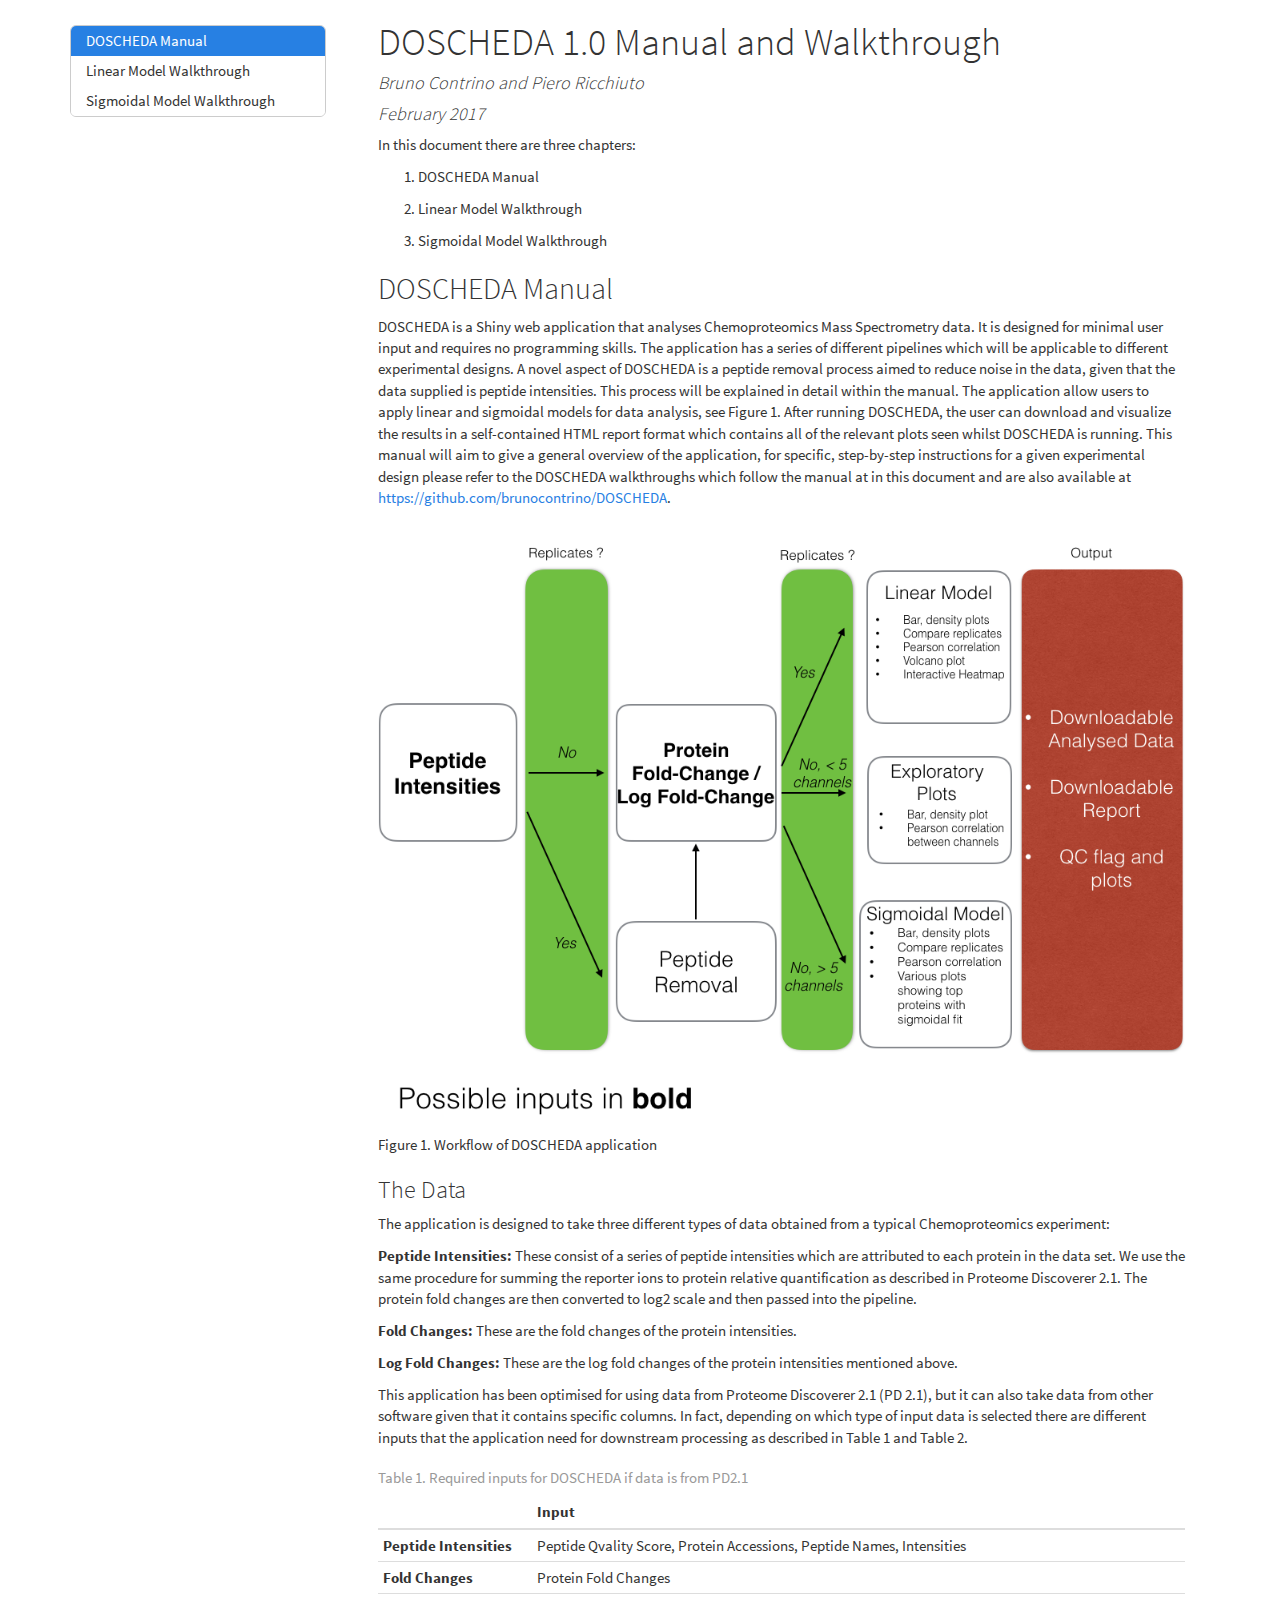
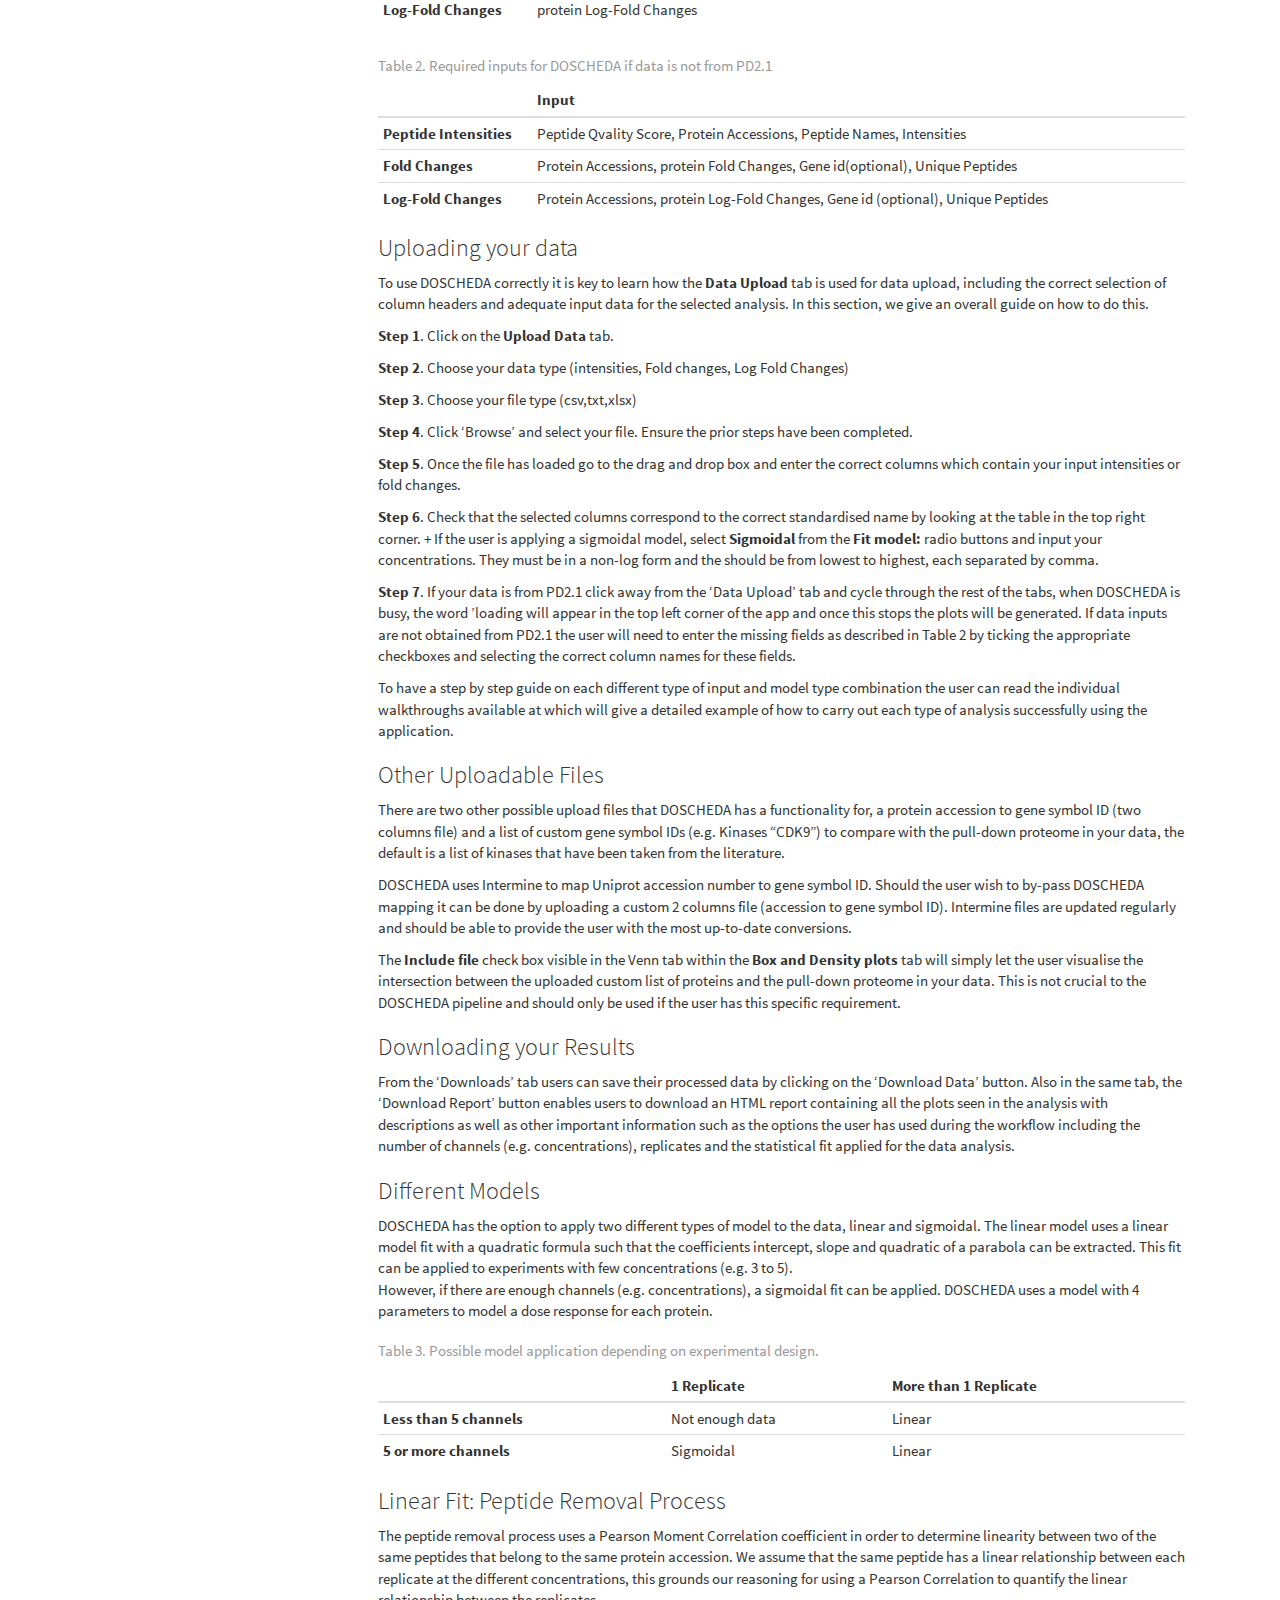
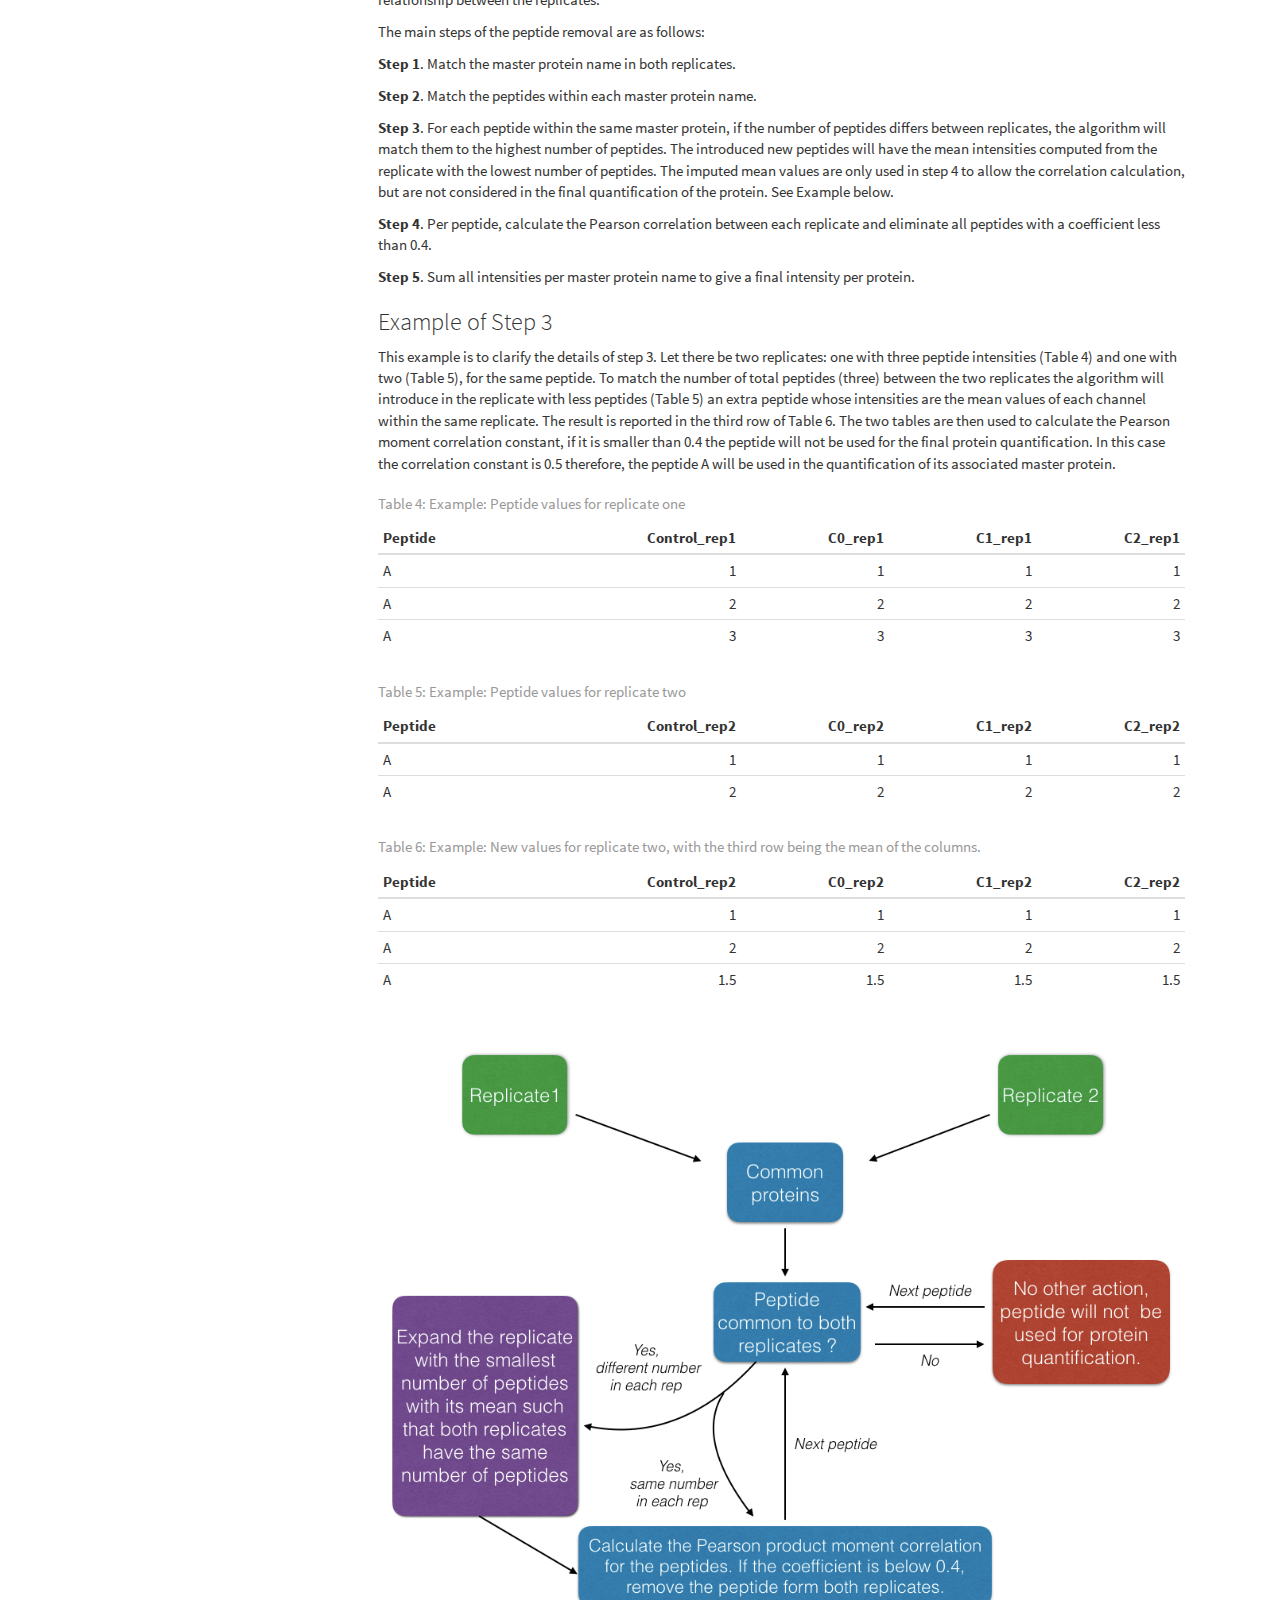
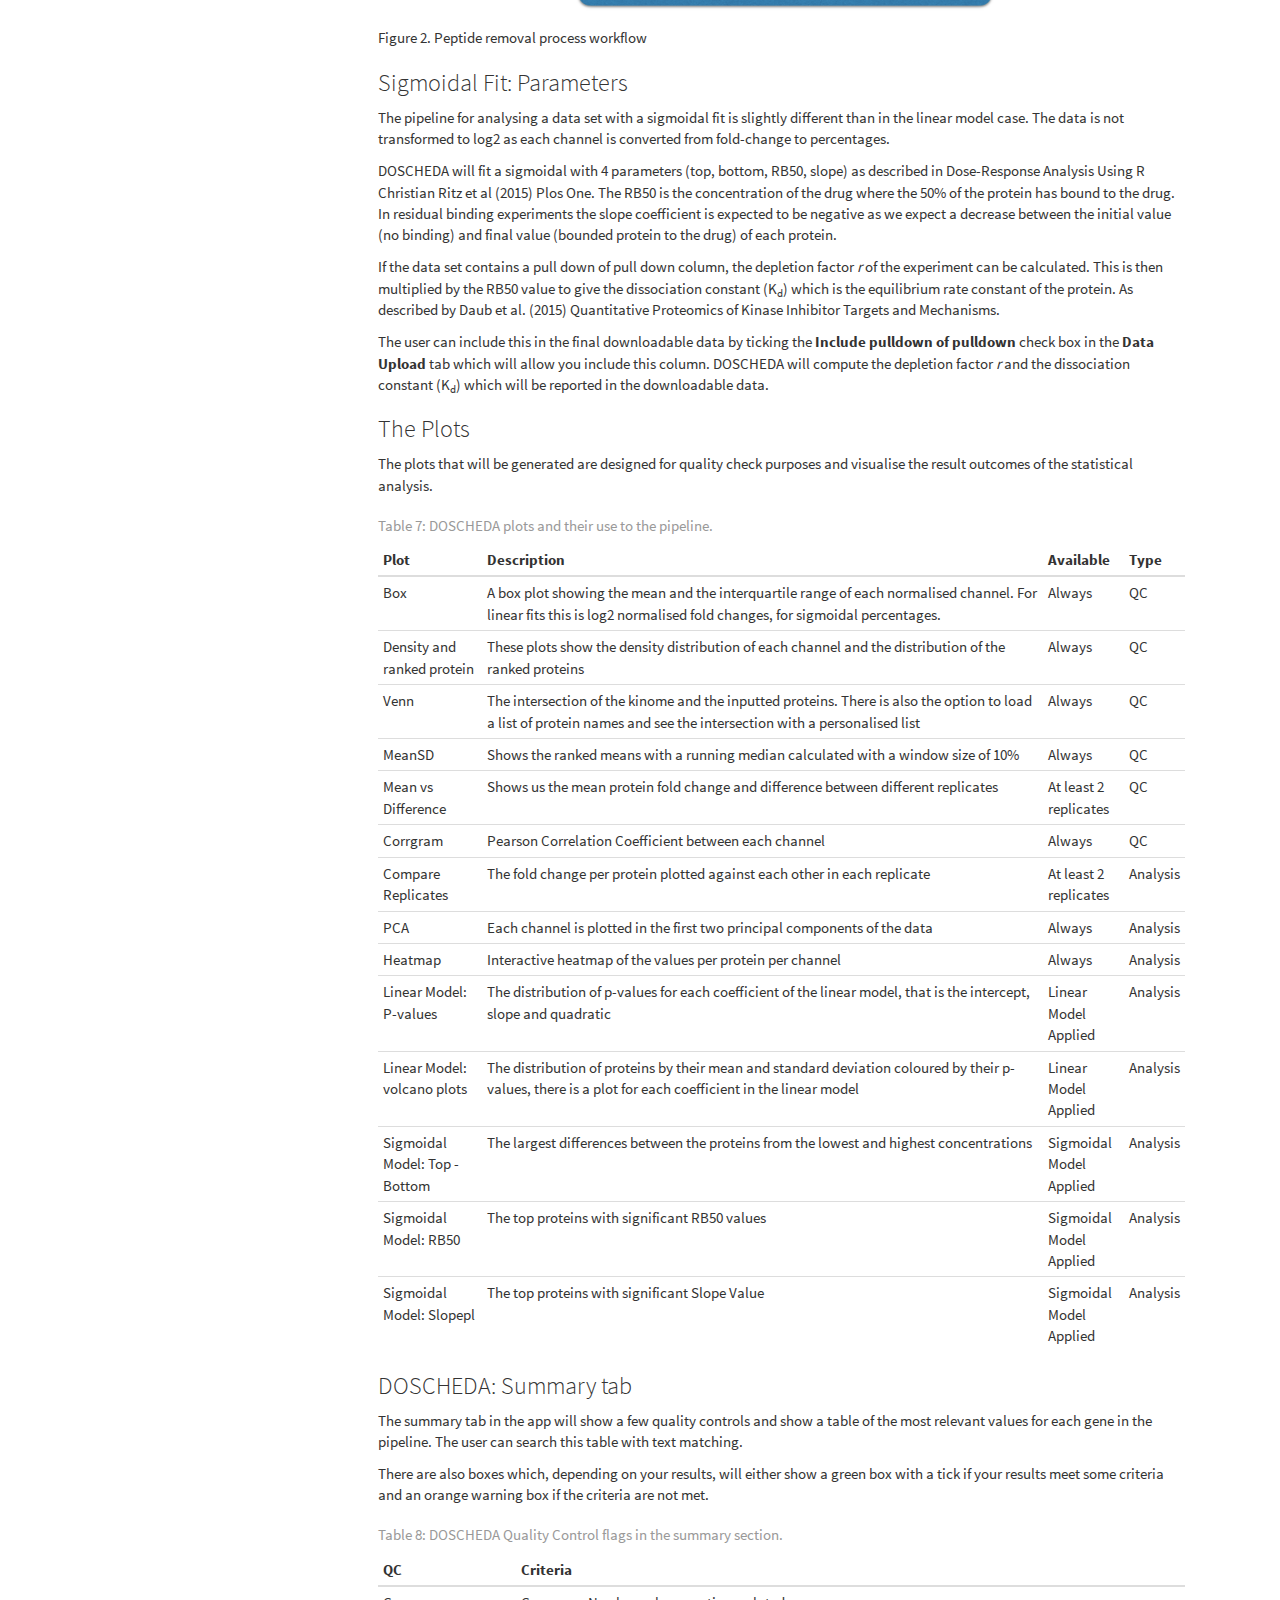
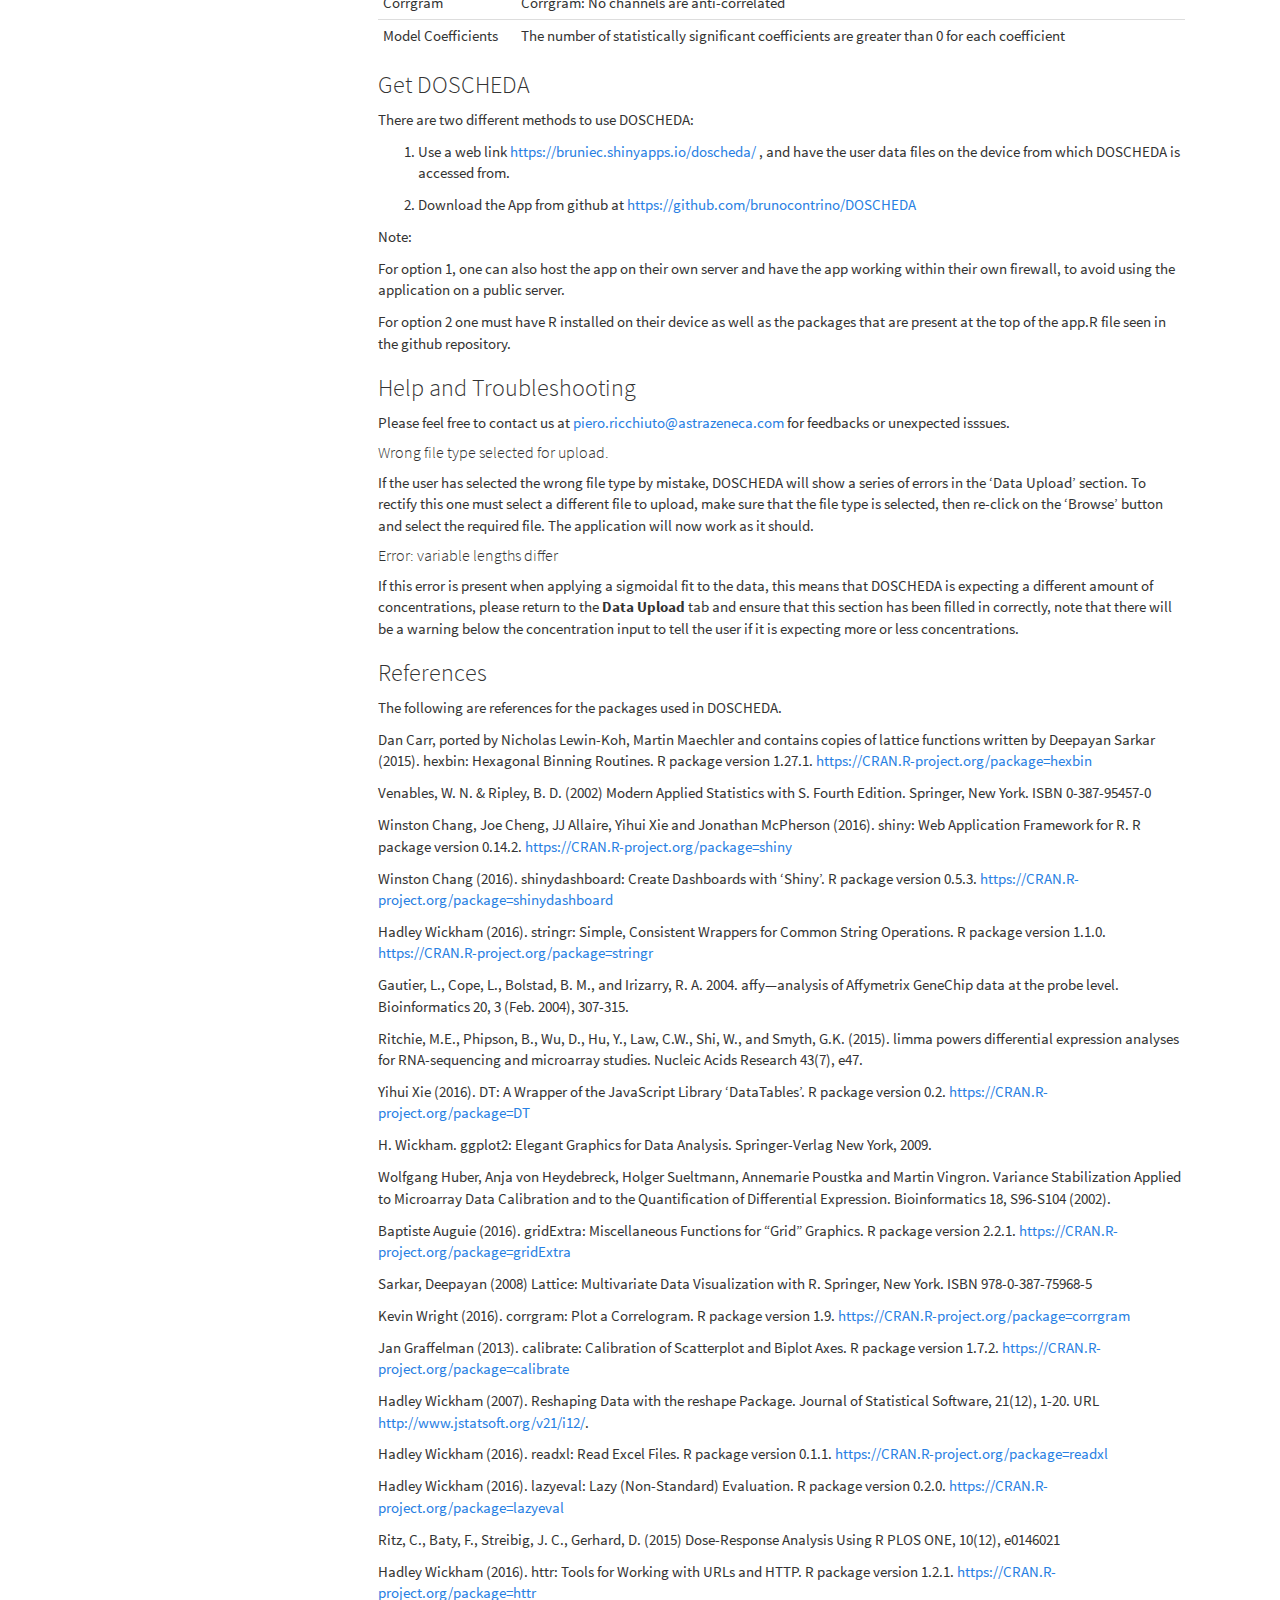
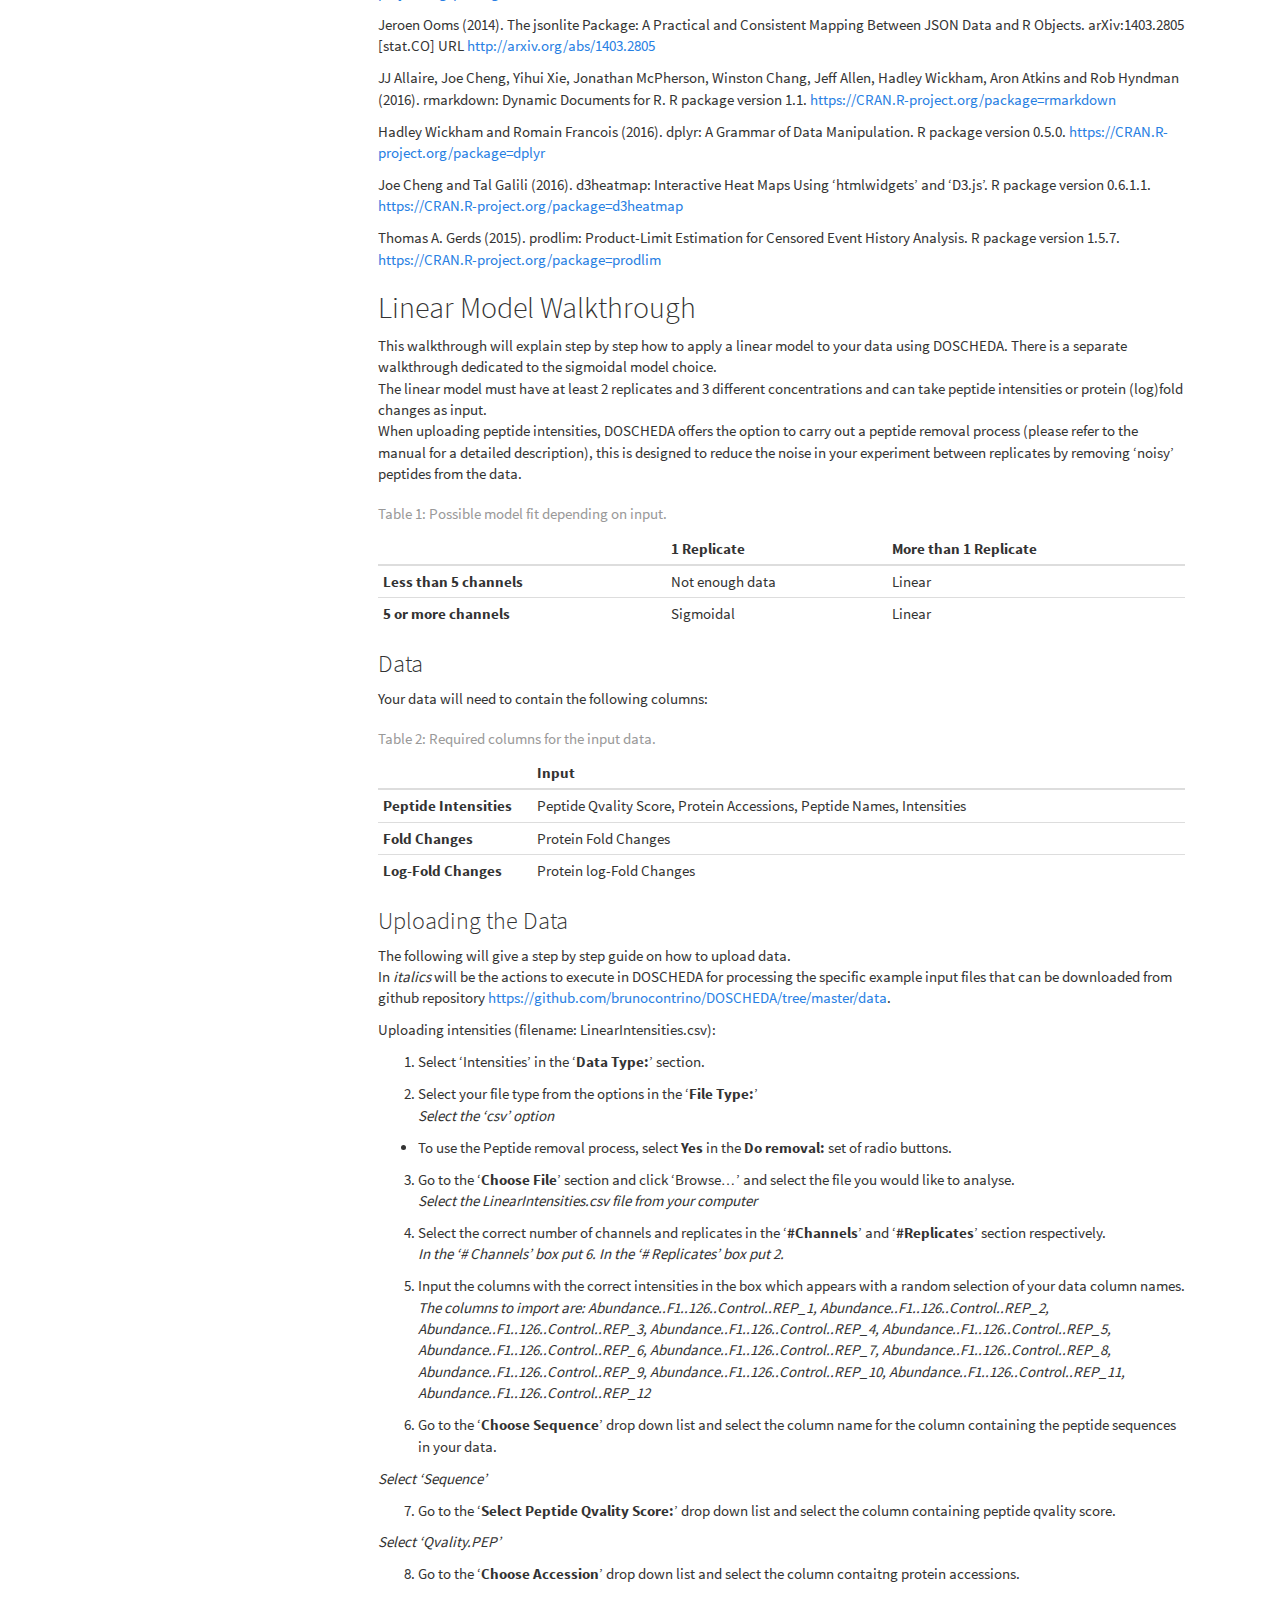
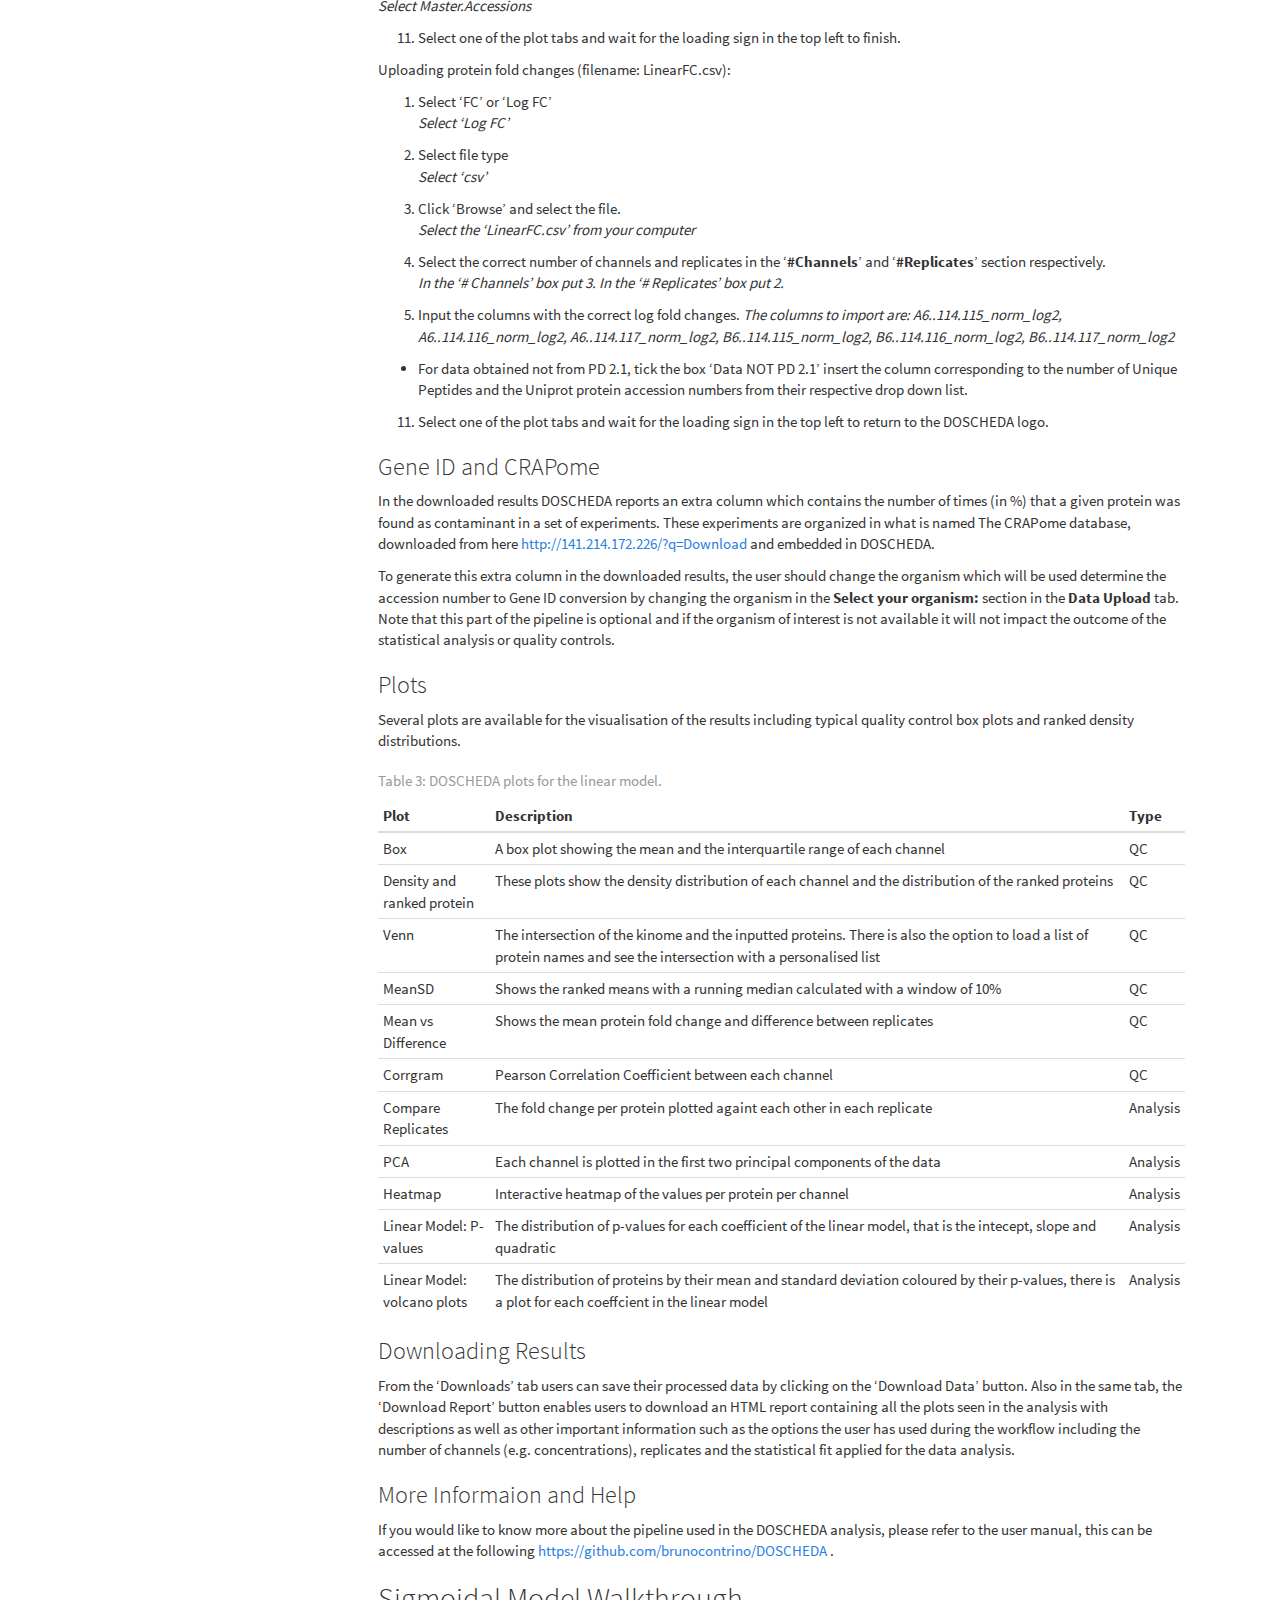
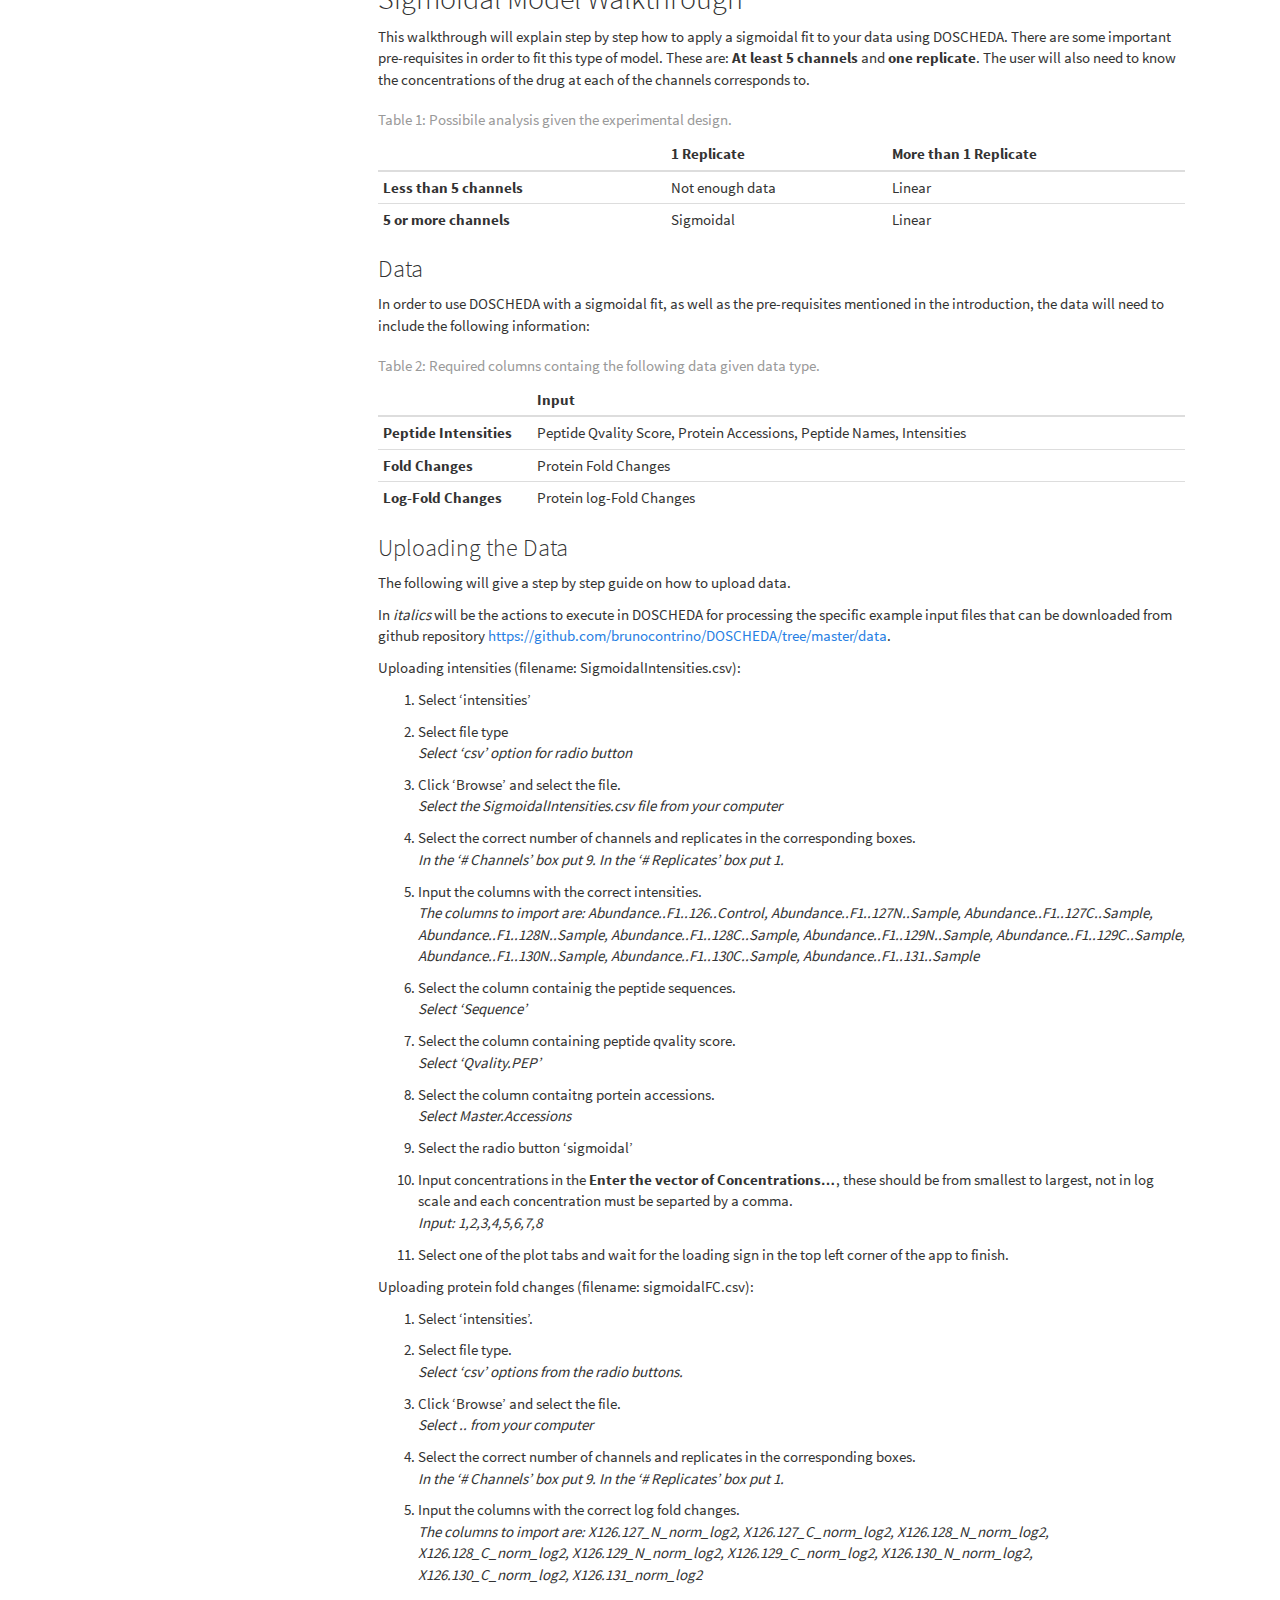
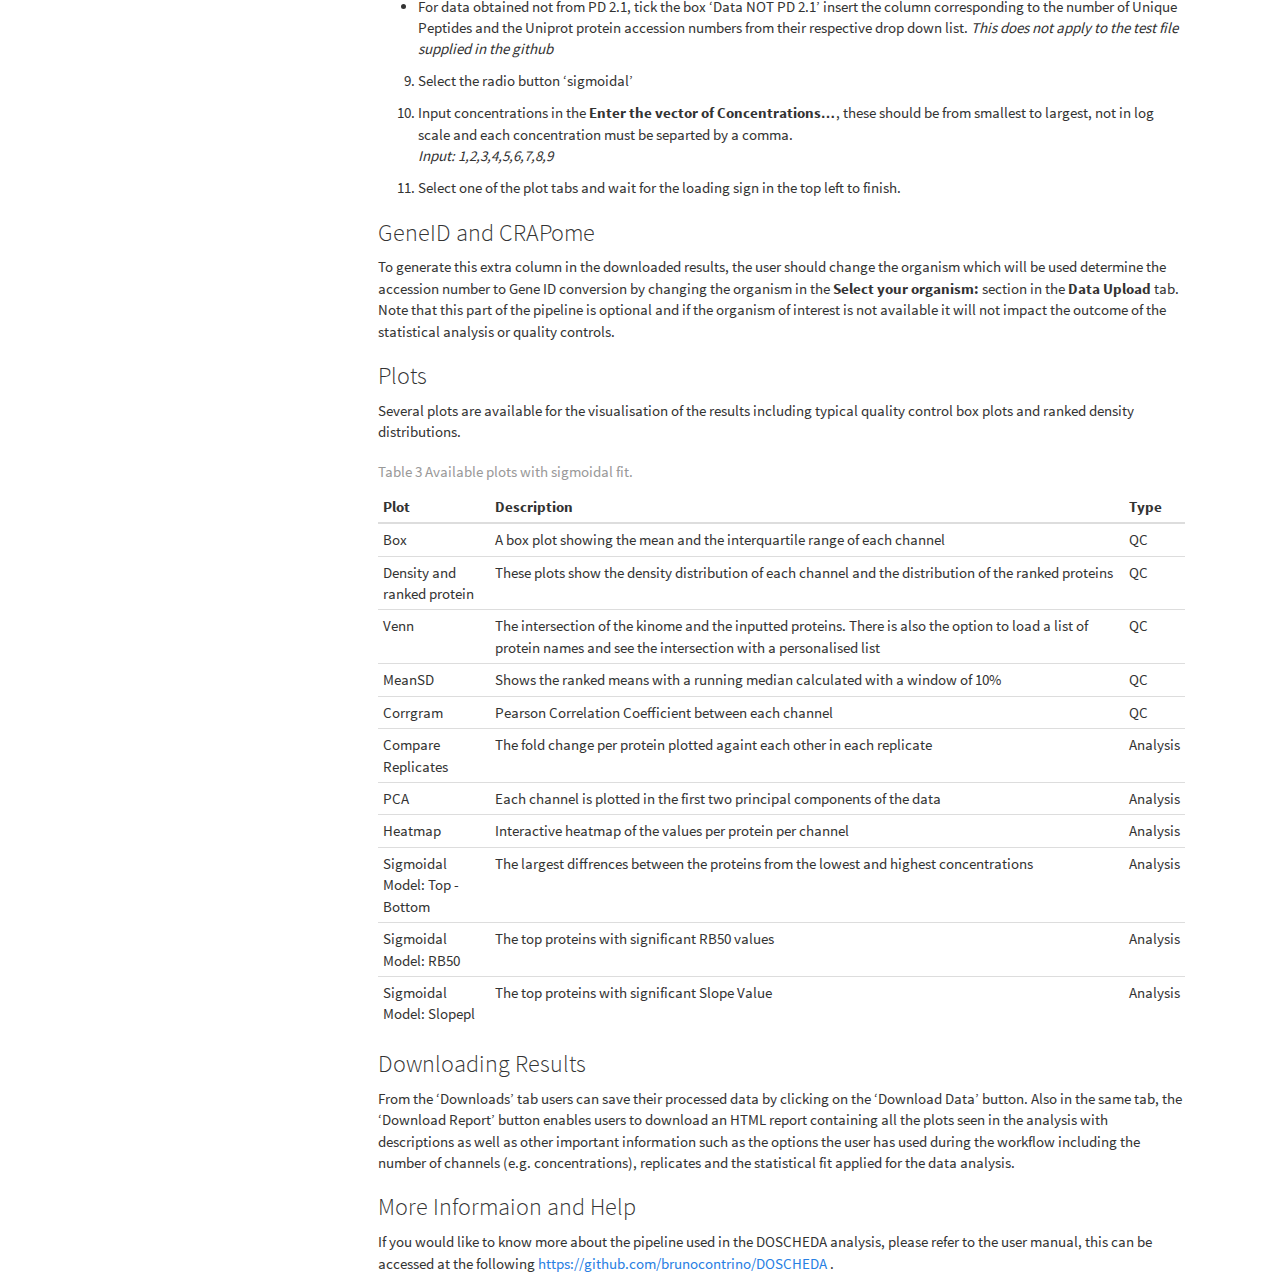
